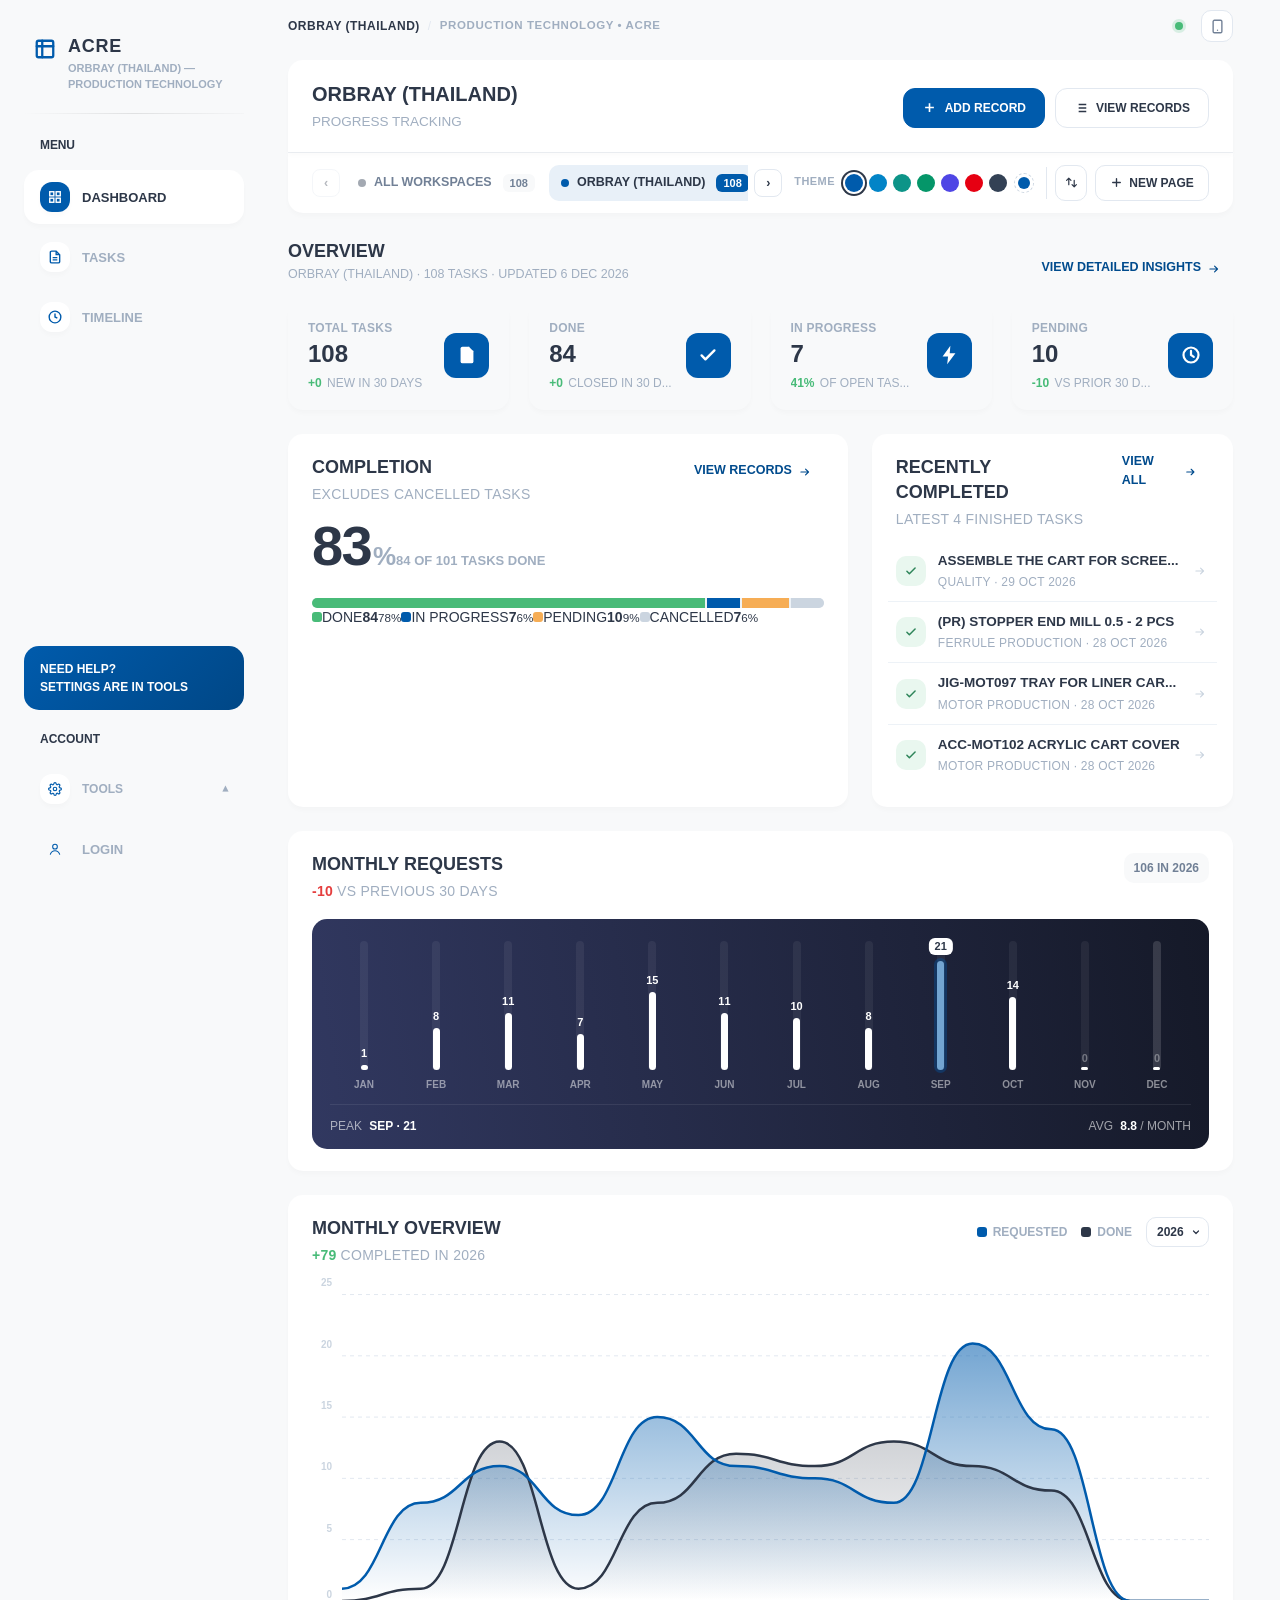
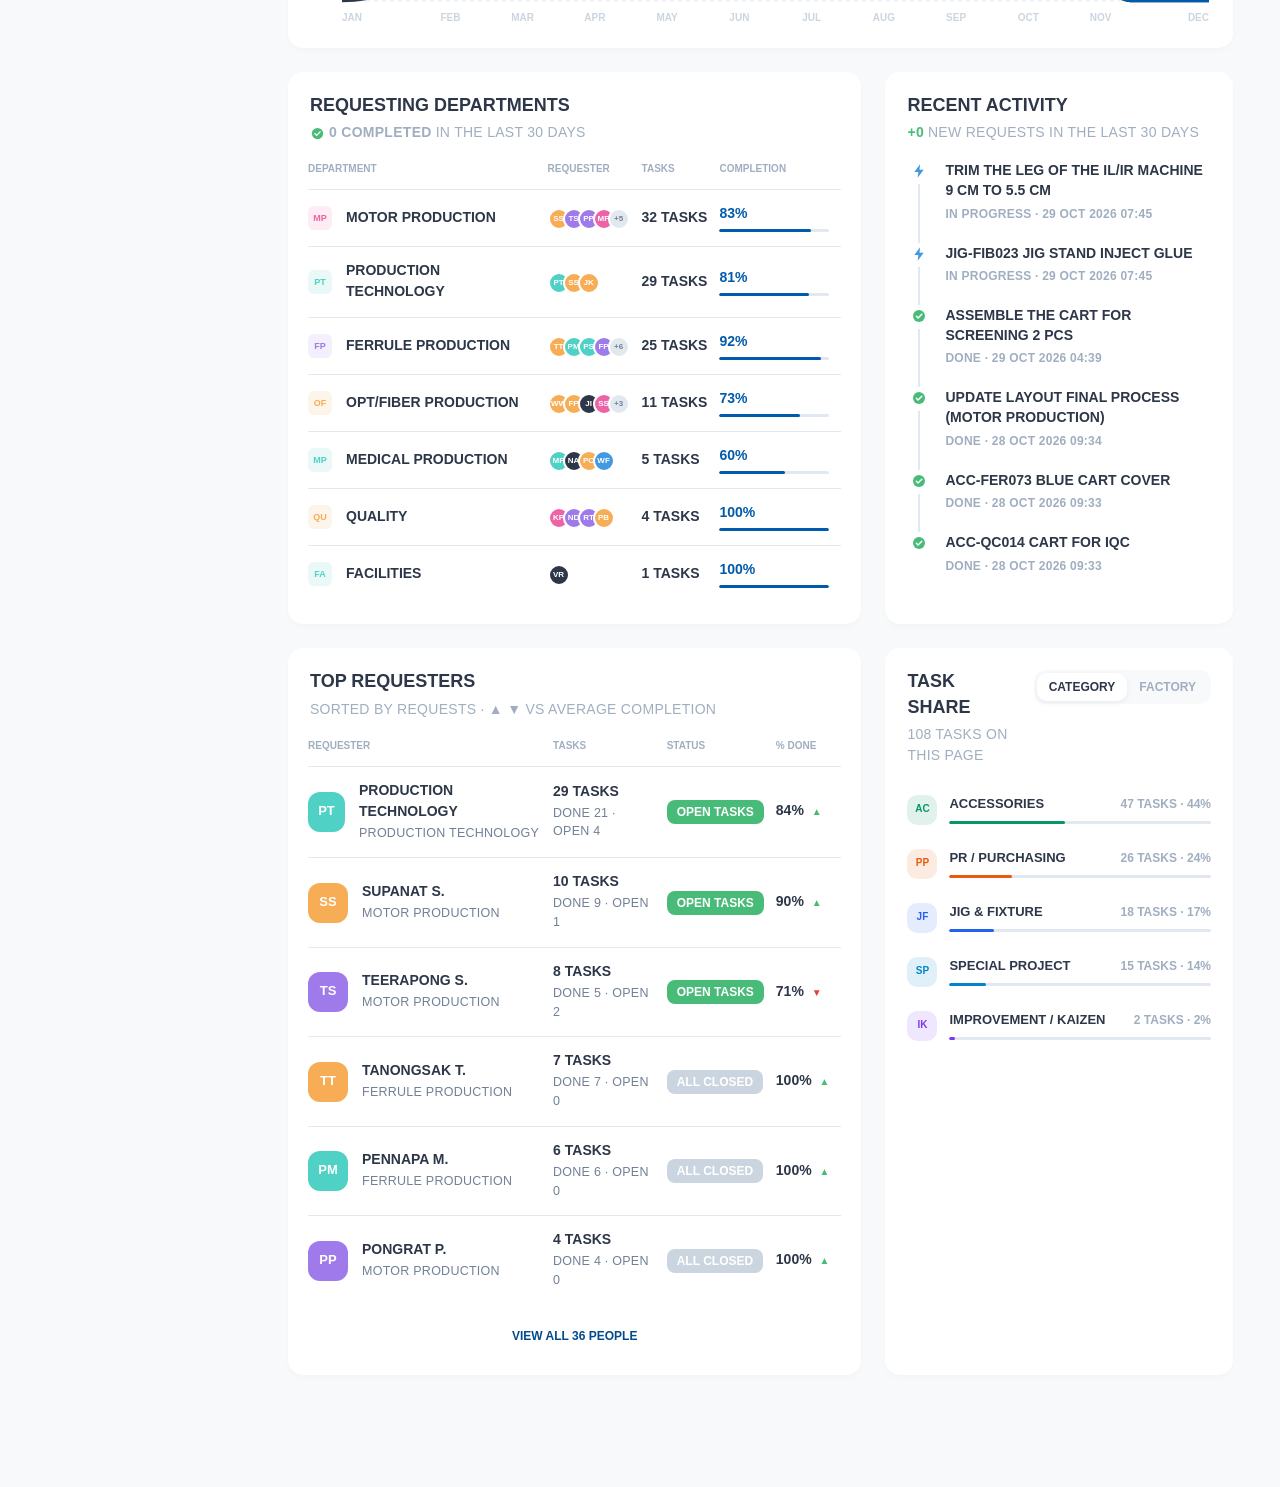
==== ACHIEVEMENT RECORD.html @ 138a035b "Add files via upload" ====
<!DOCTYPE html>
<html lang="en">
<head>
  <meta charset="UTF-8">
  <meta name="viewport" content="width=device-width, initial-scale=1.0, maximum-scale=1.0, user-scalable=no, viewport-fit=cover">
  <title>ACRE | TASK TRACKER</title>
  <!-- Favicon: Official Brand Badge (Matching Website Header Logo) -->
  <link rel="icon" type="image/svg+xml" href="data:image/svg+xml,%3Csvg xmlns='http://www.w3.org/2000/svg' viewBox='0 0 64 64' width='64' height='64'%3E%3Crect width='64' height='64' rx='14' fill='%23E60012'/%3E%3Crect x='11' y='11' width='42' height='42' rx='5' fill='none' stroke='%23ffffff' stroke-width='5.5' stroke-linecap='round' stroke-linejoin='round'/%3E%3Cpath d='M25 11v42M11 25h42' fill='none' stroke='%23ffffff' stroke-width='5.5' stroke-linecap='round' stroke-linejoin='round'/%3E%3C/svg%3E">
  <link rel="icon" type="image/svg+xml" href="favicon.svg?v=20261003_v1">
  <link rel="alternate icon" type="image/png" href="favicon.png?v=20261003_v1">
  <link rel="shortcut icon" href="favicon.ico?v=20261003_v1">
  <!-- Mobile & PWA Optimization Meta Tags -->
  <meta name="theme-color" content="#E60012">
  <meta name="mobile-web-app-capable" content="yes">
  <meta name="apple-mobile-web-app-capable" content="yes">
  <meta name="apple-mobile-web-app-status-bar-style" content="default">
  <meta name="apple-mobile-web-app-title" content="ACRE">
  <link rel="manifest" href="manifest.json">
  <link rel="apple-touch-icon" href="favicon.png?v=20261003_v1">
  <!-- High-Performance Cache Policy (Allows In-Session Browser Caching with Version Query Busting) -->
  <meta http-equiv="Cache-Control" content="max-age=3600, must-revalidate">
  <!-- Google Fonts: Sarabun & Inter -->
  <link rel="preconnect" href="https://fonts.googleapis.com">
  <link rel="preconnect" href="https://fonts.gstatic.com" crossorigin>
  <link href="https://fonts.googleapis.com/css2?family=Noto+Sans+Thai:wght@400;500;600;700&family=Sarabun:wght@300;400;500;600;700&display=swap" rel="stylesheet">
  <link rel="stylesheet" href="styles.css?v=20261029_v36_opt">
  <link rel="stylesheet" href="figma-theme.css?v=20261103_v14">
  <!-- Chart.js CDN for Real-time Analytics -->
  <script src="https://cdn.jsdelivr.net/npm/chart.js@4.4.1/dist/chart.umd.min.js"></script>
  <script src="figma-theme.js?v=20261103_v14"></script>
  <!-- Google Firebase SDK (v10 compat) for Multi-Device Real-Time Cloud Sync -->
  <script src="https://www.gstatic.com/firebasejs/10.8.0/firebase-app-compat.js"></script>
  <script src="https://www.gstatic.com/firebasejs/10.8.0/firebase-firestore-compat.js"></script>
</head>
<body>

  <!-- Print-only Header -->
  <div class="print-header">
    <h1 style="font-size: 20px; font-weight: bold; margin-bottom: 4px;">รายงานผลงานและการปฏิบัติงาน (ACRE)</h1>
    <p style="font-size: 12px; color: #555;">ข้อมูล ณ วันที่: <span id="printDate"></span></p>
  </div>

  <!-- System Top Status Strip -->
  <div class="system-top-strip">
    <div class="container system-top-strip-inner">
      <div class="system-top-strip-left">
        <span class="system-top-corp" id="topStripWorkspaceName">ORBRAY (THAILAND)</span>
        <span class="system-top-sep">/</span>
        <span class="system-top-dept" id="topStripWorkspaceSub">PRODUCTION TECHNOLOGY • ACRE</span>
      </div>
      <div class="system-top-strip-right">
        <span class="status-indicator-dot"></span>
        <span class="system-top-status-text">LIVE WORKSPACE • AUTO-SYNC</span>
        <button type="button" class="system-top-sim-btn" onclick="window.open('mobile-preview.html', 'MobileSimulator', 'width=1120,height=960')" title="เปิดโปรแกรมจำลองหน้าจอมือถือ (iOS & Android Simulator)">
          <svg width="12" height="12" viewBox="0 0 24 24" fill="none" stroke="currentColor" stroke-width="2.2" stroke-linecap="round" stroke-linejoin="round"><rect x="5" y="2" width="14" height="20" rx="2" ry="2"/><line x1="12" y1="18" x2="12.01" y2="18"/></svg>
          <span>MOBILE SIMULATOR</span>
        </button>
      </div>
    </div>
  </div>

  <!-- App Header -->
  <header class="app-header">
    <!-- Mobile Native iOS App Header Bar (Visible on <= 768px) -->
    <div class="mobile-app-header-container">
      <!-- Row 1: Balanced Centered Mobile Top Nav (Matching iOS Redesign) -->
      <div class="mobile-top-nav">
        <div class="mobile-nav-actions-left">
          <button type="button" class="mobile-header-circle-btn" onclick="openMobileToolsSheet()" title="เมนูเครื่องมือ / ตั้งค่า" aria-label="เมนู">
            <div class="mobile-brand-icon-circle">
              <svg width="18" height="18" viewBox="0 0 24 24" fill="none" stroke="currentColor" stroke-width="2.5" stroke-linecap="round" stroke-linejoin="round">
                <rect x="3" y="3" width="18" height="18" rx="2"/>
                <path d="M9 3v18M3 9h18"/>
              </svg>
            </div>
          </button>
        </div>

        <div class="mobile-brand-titles-centered" onclick="switchMobileNavTab('dashboard')">
          <div class="mobile-brand-main" id="mobileHeaderTitle">DASHBOARD</div>
          <div class="mobile-brand-sub" id="mobileHeaderSub">
            <span id="mobileNavTitle" style="display:none;">DASHBOARD</span>
            <span>JITTRAKAN K.</span>
            <span class="dot-sep">•</span>
            <span class="status-online-dot" id="mobileStatusInfo">ONLINE</span>
          </div>
        </div>

        <div class="mobile-nav-actions-right">
          <button type="button" class="mobile-header-circle-btn btn-auth" id="mobileAuthBtn" onclick="handleAuthHeaderClick()" title="เข้าสู่ระบบด้วยรหัส PIN" aria-label="เข้าสู่ระบบ">
            <span id="mobileAuthIcon">🔑</span>
          </button>
          <button type="button" class="mobile-header-circle-btn btn-primary-add-circle" onclick="openAchievementModal()" title="เพิ่มงานใหม่ (ADD TASK)" aria-label="เพิ่มงานใหม่">
            <svg width="18" height="18" viewBox="0 0 24 24" fill="none" stroke="currentColor" stroke-width="2.6" stroke-linecap="round"><path d="M12 5v14M5 12h14"/></svg>
          </button>
        </div>
      </div>

      <!-- Row 1.5: Mobile Workspace / Company Switcher Tabs -->
      <div class="mobile-workspace-scroll" id="mobileWorkspaceScroll">
        <!-- Populated dynamically by JS -->
      </div>

      <!-- Row 2: Search Bar Pill with Integrated Tune/Sort Icon (Matching User Mockup) -->
      <div class="mobile-search-sort-bar">
        <div class="mobile-search-pill-box">
          <span class="mobile-search-icon">
            <svg width="17" height="17" viewBox="0 0 24 24" fill="none" stroke="#94a3b8" stroke-width="2.3" stroke-linecap="round"><circle cx="11" cy="11" r="8"/><path d="m21 21-4.35-4.35"/></svg>
          </span>
          <input type="text" id="mobileSearchInput" class="mobile-search-input" placeholder="ค้นหางาน, รหัสงาน, ผู้ร้องขอ..." oninput="handleMobileSearch(this.value)">
          <button type="button" class="mobile-search-clear" id="mobileSearchClear" onclick="clearMobileSearch()" style="display: none;" title="ล้างการค้นหา">✕</button>
          <button type="button" class="mobile-tune-btn" onclick="openMobileSortSheet()" title="จัดเรียงและตัวกรอง" aria-label="ตัวกรอง">
            <svg width="17" height="17" viewBox="0 0 24 24" fill="none" stroke="currentColor" stroke-width="2" stroke-linecap="round">
              <line x1="4" y1="21" x2="4" y2="14"></line><line x1="4" y1="10" x2="4" y2="3"></line>
              <line x1="12" y1="21" x2="12" y2="12"></line><line x1="12" y1="8" x2="12" y2="3"></line>
              <line x1="20" y1="21" x2="20" y2="16"></line><line x1="20" y1="12" x2="20" y2="3"></line>
              <line x1="1" y1="14" x2="7" y2="14"></line><line x1="9" y1="8" x2="15" y2="8"></line>
              <line x1="17" y1="16" x2="23" y2="16"></line>
            </svg>
          </button>
        </div>
      </div>

      <!-- Row 3: Horizontal Scrollable Status Quick Filter Tabs -->
      <div class="mobile-quick-filter-scroll">
        <button type="button" class="mobile-filter-pill active" data-status-filter="all" onclick="setMobileStatusFilter('all')">
          ALL <span class="pill-badge" id="mobileFilterAllCount">0</span>
        </button>
        <button type="button" class="mobile-filter-pill pill-inprog" data-status-filter="in_progress" onclick="setMobileStatusFilter('in_progress')">
          <span class="pill-dot dot-inprog"></span> IN PROGRESS <span class="pill-badge" id="mobileFilterInProgCount">0</span>
        </button>
        <button type="button" class="mobile-filter-pill pill-wait" data-status-filter="wait" onclick="setMobileStatusFilter('wait')">
          <span class="pill-dot dot-wait"></span> PENDING <span class="pill-badge" id="mobileFilterWaitCount">0</span>
        </button>
        <button type="button" class="mobile-filter-pill pill-done" data-status-filter="done" onclick="setMobileStatusFilter('done')">
          <span class="pill-dot dot-done"></span> DONE <span class="pill-badge" id="mobileFilterDoneCount">0</span>
        </button>
        <button type="button" class="mobile-filter-pill pill-cancel" data-status-filter="cancel" onclick="setMobileStatusFilter('cancel')">
          <span class="pill-dot dot-cancel"></span> CANCEL <span class="pill-badge" id="mobileFilterCancelCount">0</span>
        </button>
      </div>
    </div>

    <div class="container header-inner">
      <div class="brand-section">
        <div class="brand-app-icon" title="ACRE">
          <svg width="22" height="22" viewBox="0 0 24 24" fill="none" stroke="#ffffff" stroke-width="2.5" stroke-linecap="round" stroke-linejoin="round">
            <rect x="3" y="3" width="18" height="18" rx="2"/>
            <path d="M9 3v18M3 9h18"/>
          </svg>
        </div>
        <div>
          <h1 class="brand-title">
            <span class="brand-title-accent" id="headerBrandAccent">ACRE</span><span id="headerBrandMain"></span>
            <span class="brand-badge" id="headerWorkspaceBadge">ORBRAY</span>
          </h1>
          <p class="brand-subtitle" id="headerBrandSubtitle">ENGINEERING ARCHIVE &amp; TASK MANAGEMENT</p>
        </div>
      </div>

      <!-- Desktop Main Clean Navigation -->
      <nav class="desktop-main-nav">
        <button type="button" class="desktop-nav-link active" onclick="desktopNavigateTo('dashboard')" id="deskNavDashboard">
          <svg width="15" height="15" viewBox="0 0 24 24" fill="none" stroke="currentColor" stroke-width="2.2"><rect x="3" y="3" width="7" height="7"/><rect x="14" y="3" width="7" height="7"/><rect x="14" y="14" width="7" height="7"/><rect x="3" y="14" width="7" height="7"/></svg>
          <span>DASHBOARD</span>
        </button>
        <button type="button" class="desktop-nav-link" onclick="desktopNavigateTo('tasks')" id="deskNavTasks">
          <svg width="15" height="15" viewBox="0 0 24 24" fill="none" stroke="currentColor" stroke-width="2.2"><path d="M14 2H6a2 2 0 0 0-2 2v16a2 2 0 0 0 2 2h12a2 2 0 0 0 2-2V8z"/><polyline points="14 2 14 8 20 8"/><line x1="16" y1="13" x2="8" y2="13"/><line x1="16" y1="17" x2="8" y2="17"/></svg>
          <span>TASKS</span>
        </button>
        <button type="button" class="desktop-nav-link" onclick="desktopNavigateTo('timeline')" id="deskNavTimeline">
          <svg width="15" height="15" viewBox="0 0 24 24" fill="none" stroke="currentColor" stroke-width="2.2"><circle cx="12" cy="12" r="10"/><polyline points="12 6 12 12 16 14"/></svg>
          <span>TIMELINE</span>
        </button>
      </nav>

      <div class="header-actions">
        <!-- Tools & Utilities Dropdown -->
        <div class="header-tools-dropdown-wrapper">
          <button type="button" id="btnHeaderTools" class="btn btn-tools-dropdown" onclick="toggleHeaderToolsDropdown(event)" title="เมนูเครื่องมือและการจัดการ">
            <svg width="15" height="15" viewBox="0 0 24 24" fill="none" stroke="currentColor" stroke-width="2"><circle cx="12" cy="12" r="3"/><path d="M19.4 15a1.65 1.65 0 0 0 .33 1.82l.06.06a2 2 0 0 1 0 2.83 2 2 0 0 1-2.83 0l-.06-.06a1.65 1.65 0 0 0-1.82-.33 1.65 1.65 0 0 0-1 1.51V21a2 2 0 0 1-2 2 2 2 0 0 1-2-2v-.09A1.65 1.65 0 0 0 9 19.4a1.65 1.65 0 0 0-1.82.33l-.06.06a2 2 0 0 1-2.83 0 2 2 0 0 1 0-2.83l.06-.06a1.65 1.65 0 0 0 .33-1.82 1.65 1.65 0 0 0-1.51-1H3a2 2 0 0 1-2-2 2 2 0 0 1 2-2h.09A1.65 1.65 0 0 0 4.6 9a1.65 1.65 0 0 0-.33-1.82l-.06-.06a2 2 0 0 1 0-2.83 2 2 0 0 1 2.83 0l.06.06a1.65 1.65 0 0 0 1.82.33H9a1.65 1.65 0 0 0 1-1.51V3a2 2 0 0 1 2-2 2 2 0 0 1 2 2v.09a1.65 1.65 0 0 0 1 1.51 1.65 1.65 0 0 0 1.82-.33l.06-.06a2 2 0 0 1 2.83 0 2 2 0 0 1 0 2.83l-.06.06a1.65 1.65 0 0 0-.33 1.82V9a1.65 1.65 0 0 0 1.51 1H21a2 2 0 0 1 2 2 2 2 0 0 1-2 2h-.09a1.65 1.65 0 0 0-1.51 1z"/></svg>
            <span>TOOLS</span>
            <span class="dropdown-chevron">▾</span>
          </button>
          <div id="headerToolsDropdown" class="header-tools-menu">
            <button type="button" id="btnManageWorkspaces" class="tools-menu-item" onclick="closeHeaderToolsDropdown(); openWorkspaceModal();" title="จัดการหน้าบริษัท / พื้นที่ทำงาน (Workspaces)">
              <span class="menu-icon">🏢</span>
              <div class="menu-text">
                <span class="menu-title">จัดการหน้าบริษัท / งานส่วนตัว (WORKSPACES)</span>
                <span class="menu-sub">เพิ่มหน้าบริษัทใหม่ กำหนดสีประจำหน้า และสลับพื้นที่ทำงาน</span>
              </div>
            </button>
            <button type="button" id="btnManageCategories" class="tools-menu-item" title="จัดการหมวดหมู่">
              <span class="menu-icon">📁</span>
              <div class="menu-text">
                <span class="menu-title">จัดการหมวดหมู่ (CATEGORIES)</span>
                <span class="menu-sub">เพิ่ม แก้ไข กำหนดสีและไอคอนหมวดหมู่งาน</span>
              </div>
            </button>
            <button type="button" id="btnExportCsv" class="tools-menu-item" title="ส่งออกเป็น Excel (CSV)">
              <span class="menu-icon">📊</span>
              <div class="menu-text">
                <span class="menu-title">ส่งออก EXCEL (CSV)</span>
                <span class="menu-sub">ดาวน์โหลดข้อมูลผลงานในรูปแบบ Excel Spreadsheet</span>
              </div>
            </button>
            <button type="button" id="btnExportJson" class="tools-menu-item" title="สำรองข้อมูล (JSON Backup)">
              <span class="menu-icon">💾</span>
              <div class="menu-text">
                <span class="menu-title">สำรองข้อมูล (BACKUP JSON)</span>
                <span class="menu-sub">บันทึกฐานข้อมูลและไฟล์แนบเก็บไว้ในเครื่อง</span>
              </div>
            </button>
            <button type="button" id="btnImportJson" class="tools-menu-item" title="นำเข้าข้อมูลสำรอง">
              <span class="menu-icon">📥</span>
              <div class="menu-text">
                <span class="menu-title">นำเข้าข้อมูล (IMPORT JSON)</span>
                <span class="menu-sub">กู้คืนข้อมูลหรือซิงค์จากไฟล์สำรอง</span>
              </div>
            </button>
            <input type="file" id="importFileInput" accept=".json" style="display: none;">
            <button type="button" id="btnPrintReport" class="tools-menu-item" title="พิมพ์รายงาน / บันทึกเป็น PDF">
              <span class="menu-icon">🖨️</span>
              <div class="menu-text">
                <span class="menu-title">พิมพ์รายงาน / PDF</span>
                <span class="menu-sub">จัดพิมพ์สรุปผลงานหรือบันทึกเป็นเอกสาร PDF</span>
              </div>
            </button>
            <div class="tools-menu-divider"></div>
            <button type="button" class="tools-menu-item" onclick="window.open('mobile-preview.html', 'MobileSimulator', 'width=1120,height=960')" title="เปิดโปรแกรมจำลองหน้าจอมือถือ (iOS & Android Simulator)">
              <span class="menu-icon">📱</span>
              <div class="menu-text">
                <span class="menu-title" style="color: var(--primary);">จำลองจอมือถือ (MOBILE SIMULATOR)</span>
                <span class="menu-sub">พรีวิวและทดสอบจอ iOS (iPhone) และ Android ทันที</span>
              </div>
            </button>
            <div class="tools-menu-divider"></div>
            <button type="button" id="btnCloudSettings" class="tools-menu-item cloud-item" onclick="openCloudModal()" title="ตั้งค่าเชื่อมต่อคลาวด์">
              <span class="cloud-status-dot" id="cloudStatusDot"></span>
              <div class="menu-text">
                <span class="menu-title" id="cloudStatusText">CLOUD: LOCAL</span>
                <span class="menu-sub">ตั้งค่า Firebase Cloud Sync เชื่อมต่อหลายอุปกรณ์</span>
              </div>
            </button>
          </div>
        </div>

        <!-- Account / PIN Authentication Control -->
        <div style="position: relative; display: inline-block;">
          <button id="btnHeaderAuth" class="auth-header-btn unauthenticated" onclick="handleAuthHeaderClick()" title="เข้าสู่ระบบด้วยรหัส PIN เพื่อเพิ่มหรือแก้ไขงาน">
            <span id="headerAuthIcon">🔑</span>
            <span id="headerAuthText">LOGIN</span>
          </button>
          <div id="authUserDropdown" class="auth-user-dropdown">
            <div class="auth-dropdown-header">
              <div class="auth-dropdown-name" id="dropdownUserName">JITTRAKAN K.</div>
              <div class="auth-dropdown-meta" id="dropdownUserMeta" style="font-size: 11px; color: #64748b; margin-top: 3px; display: flex; align-items: center; gap: 6px; flex-wrap: wrap;">
                <span>รหัส: <strong id="dropdownEmpId" style="font-family: monospace; color: #0f172a;">20523</strong></span>
                <span>&bull;</span>
                <span id="dropdownCompany">🏢 ORBRAY</span>
              </div>
              <div class="auth-dropdown-pin" id="dropdownUserPin" style="margin-top: 4px;">รหัส PIN: •••••</div>
            </div>
            <div class="auth-dropdown-item" onclick="openUserProfileModal()">
              <span>👤</span> ข้อมูลโปรไฟล์ของฉัน (MY PROFILE)
            </div>
            <div class="auth-dropdown-item" onclick="openChangePinModal()">
              <span>🔑</span> เปลี่ยนรหัส PIN ของฉัน
            </div>
            <div class="auth-dropdown-item admin-only-item" id="adminViewTeamPinsDropdownItem" style="display: none;" onclick="openAdminTeamPinsModal()">
              <span>🛡️</span> จัดการบัญชีและรหัส PIN (ADMIN)
            </div>
            <div class="auth-dropdown-item text-danger" onclick="logoutUser()">
              <span>🚪</span> ออกจากระบบ (LOGOUT)
            </div>
          </div>
        </div>

      </div>
    </div>
  </header>

  <!-- Main Container -->
  <main class="container">

    <!-- Architectural Multi-Company / Workspace Bar -->
    <section class="workspace-switcher-section" id="workspaceSwitcherSection" aria-label="Company and Workspace Pages">
      <div class="workspace-switcher-left">
        <button type="button" class="ws-tabs-scroll-arrow ws-tabs-scroll-prev" id="btnWsScrollPrev" onclick="scrollWorkspaceTabs(-240)" title="เลื่อนแถบไปทางซ้าย" aria-label="Scroll Left">‹</button>
        <div class="workspace-tabs-list" id="workspaceTabsList">
          <!-- Populated dynamically by JS (Supports Drag & Drop + 1-Click Move to Front) -->
        </div>
        <button type="button" class="ws-tabs-scroll-arrow ws-tabs-scroll-next" id="btnWsScrollNext" onclick="scrollWorkspaceTabs(240)" title="เลื่อนแถบไปทางขวา" aria-label="Scroll Right">›</button>
      </div>
      <div class="workspace-switcher-actions">
        <div class="workspace-theme-quickbar" id="workspaceThemeQuickbar" title="คลิกเพื่อเปลี่ยนสีธีมของหน้าปัจจุบันทันที">
          <!-- Populated dynamically by JS with quick color dots + custom color picker -->
        </div>
        <button type="button" class="workspace-reorder-btn" onclick="openWorkspaceModal(false, true)" title="จัดเรียงลำดับหน้า หรือเลือกว่าจะเอาตัวเลือกไหนไว้ด้านหน้าสุด">
          <svg width="13" height="13" viewBox="0 0 24 24" fill="none" stroke="currentColor" stroke-width="2.2" stroke-linecap="round" stroke-linejoin="round"><path d="M7 16V4M7 4L3 8M7 4L11 8M17 8V20M17 20L21 16M17 20L13 16"/></svg>
          <span>จัดลำดับหน้า</span>
        </button>
        <button type="button" class="workspace-quick-add-btn" onclick="openWorkspaceModal(true)" title="สร้างหน้าบริษัทใหม่ หรือพื้นที่เก็บงานส่วนตัว">
          <svg width="13" height="13" viewBox="0 0 24 24" fill="none" stroke="currentColor" stroke-width="2.5" stroke-linecap="round"><path d="M12 5v14M5 12h14"/></svg>
          <span>เพิ่มหน้าใหม่</span>
        </button>
      </div>
    </section>

    <!-- Executive Workspace Command Header (Replaces generic AI landing banner) -->
    <section class="murata-hero-section">
      <div class="murata-hero-card">
        <div class="murata-hero-content">
          <div class="workspace-eyebrow-row">
            <span class="workspace-eyebrow-dot"></span>
            <span class="murata-hero-badge" id="murataHeroBadge">ACTIVE WORKSPACE • PRODUCTION TECHNOLOGY</span>
          </div>
          <h2 class="murata-hero-title" id="murataHeroTitle">ORBRAY (THAILAND) <span>/ ACRE</span></h2>
          <p class="murata-hero-desc" id="murataHeroDesc">
            ศูนย์รวมบันทึกผลงานวิศวกรรม ติดตามความคืบหน้างวดงาน และจัดเก็บเอกสาร Job Request / Drawing
          </p>
          <div class="murata-hero-actions">
            <button type="button" id="btnAddAchievement" class="btn-murata-red btn-hero-cta" onclick="openAchievementModal()">
              <svg width="15" height="15" fill="none" stroke="currentColor" stroke-width="2.6" viewBox="0 0 24 24"><path d="M12 5v14M5 12h14"/></svg>
              <span>เพิ่มงานใหม่ (ADD RECORD)</span>
            </button>
            <button type="button" class="btn-murata-outline" onclick="desktopNavigateTo('tasks')">
              <svg width="14" height="14" fill="none" stroke="currentColor" stroke-width="2.2" viewBox="0 0 24 24"><line x1="8" y1="6" x2="21" y2="6"/><line x1="8" y1="12" x2="21" y2="12"/><line x1="8" y1="18" x2="21" y2="18"/><line x1="3" y1="6" x2="3.01" y2="6"/><line x1="3" y1="12" x2="3.01" y2="12"/><line x1="3" y1="18" x2="3.01" y2="18"/></svg>
              <span>ดูตารางงาน (VIEW RECORDS)</span>
            </button>
          </div>
        </div>

        <!-- Live Workspace Telemetry Panel -->
        <div class="workspace-telemetry-panel" id="workspaceTelemetryPanel">
          <div class="telemetry-top-row">
            <div class="telemetry-rate-block">
              <span class="telemetry-label">COMPLETION RATE</span>
              <div class="telemetry-rate-val" id="heroCompletionRate">0%</div>
            </div>
            <div class="telemetry-score-pill" id="heroAvgAchvScore">AVG SCORE 0%</div>
          </div>
          <div class="telemetry-progress-track">
            <div class="telemetry-progress-fill" id="heroCompletionBar" style="width: 0%;"></div>
          </div>
          <div class="telemetry-metrics-grid">
            <div class="telemetry-metric-item" onclick="filterByStatusPill('all')" title="คลิกเพื่อดูงานทั้งหมดในหน้านี้">
              <span class="tm-num" id="heroStatTotal">0</span>
              <span class="tm-lbl">TOTAL RECORDS</span>
            </div>
            <div class="telemetry-metric-item" onclick="filterByStatusPill('done')" title="คลิกเพื่อกรองเฉพาะงานที่เสร็จแล้ว (DONE)">
              <span class="tm-num tm-done" id="heroStatDone">0</span>
              <span class="tm-lbl">DONE</span>
            </div>
            <div class="telemetry-metric-item" onclick="filterByStatusPill('in_progress')" title="คลิกเพื่อกรองเฉพาะงานที่กำลังดำเนินการ">
              <span class="tm-num tm-active" id="heroStatActive">0</span>
              <span class="tm-lbl">ACTIVE / WAIT</span>
            </div>
          </div>
        </div>
      </div>
    </section>

    <!-- Top Stats Row (5 Precision KPI Cards) -->
    <section class="stats-grid" id="statsGrid">
      <div class="stat-card stat-card-total" onclick="filterByStatusPill('all')" style="cursor: pointer;" title="VIEW ALL TASKS">
        <div class="stat-icon stat-blue">
          <svg width="18" height="18" viewBox="0 0 24 24" fill="none" stroke="currentColor" stroke-width="2.2" stroke-linecap="round" stroke-linejoin="round"><rect x="3" y="3" width="18" height="18" rx="2"/><path d="M3 9h18M9 21V9"/></svg>
        </div>
        <div class="stat-info">
          <div class="stat-label-wrap">
            <span class="stat-main-label">TOTAL RECORDS</span>
          </div>
          <span class="stat-value" id="statTotalCount">0</span>
        </div>
      </div>

      <div class="stat-card stat-card-done" onclick="filterByStatusPill('done')" style="cursor: pointer;" title="FILTER DONE TASKS">
        <div class="stat-icon stat-green">
          <svg width="18" height="18" viewBox="0 0 24 24" fill="none" stroke="currentColor" stroke-width="2.4" stroke-linecap="round" stroke-linejoin="round"><path d="M22 11.08V12a10 10 0 1 1-5.93-9.14"/><polyline points="22 4 12 14.01 9 11.01"/></svg>
        </div>
        <div class="stat-info">
          <div class="stat-label-wrap">
            <span class="stat-main-label">COMPLETED (DONE)</span>
          </div>
          <span class="stat-value" id="statCompletedCount">0</span>
        </div>
      </div>

      <div class="stat-card stat-card-inprog" onclick="filterByStatusPill('in_progress')" style="cursor: pointer;" title="FILTER IN PROGRESS TASKS">
        <div class="stat-icon stat-sky">
          <svg width="18" height="18" viewBox="0 0 24 24" fill="none" stroke="currentColor" stroke-width="2.2" stroke-linecap="round" stroke-linejoin="round"><polyline points="22 12 18 12 15 21 9 3 6 12 2 12"/></svg>
        </div>
        <div class="stat-info">
          <div class="stat-label-wrap">
            <span class="stat-main-label">IN PROGRESS</span>
          </div>
          <span class="stat-value" id="statInProgressCount">0</span>
        </div>
      </div>

      <div class="stat-card stat-card-wait" onclick="filterByStatusPill('wait')" style="cursor: pointer;" title="FILTER PENDING TASKS">
        <div class="stat-icon stat-rose">
          <svg width="18" height="18" viewBox="0 0 24 24" fill="none" stroke="currentColor" stroke-width="2.2" stroke-linecap="round" stroke-linejoin="round"><circle cx="12" cy="12" r="10"/><polyline points="12 6 12 12 16 14"/></svg>
        </div>
        <div class="stat-info">
          <div class="stat-label-wrap">
            <span class="stat-main-label">PENDING / HOLD</span>
          </div>
          <span class="stat-value" id="statWaitCount">0</span>
        </div>
      </div>

      <div class="stat-card stat-card-cancel" onclick="filterByStatusPill('cancel')" style="cursor: pointer;" title="FILTER CANCELLED TASKS">
        <div class="stat-icon stat-slate">
          <svg width="18" height="18" viewBox="0 0 24 24" fill="none" stroke="currentColor" stroke-width="2.2" stroke-linecap="round" stroke-linejoin="round"><circle cx="12" cy="12" r="10"/><line x1="15" y1="9" x2="9" y2="15"/><line x1="9" y1="9" x2="15" y2="15"/></svg>
        </div>
        <div class="stat-info">
          <div class="stat-label-wrap">
            <span class="stat-main-label">CANCELLED</span>
          </div>
          <span class="stat-value" id="statCancelCount">0</span>
        </div>
      </div>
    </section>

    <!-- Analytics Section (Charts & Ranking) -->
    <section class="analytics-section">
      <div class="section-header">
        <h2 class="section-title">
          <svg width="18" height="18" fill="none" stroke="currentColor" stroke-width="2" viewBox="0 0 24 24"><line x1="18" y1="20" x2="18" y2="10"/><line x1="12" y1="20" x2="12" y2="4"/><line x1="6" y1="20" x2="6" y2="14"/></svg>
          <span id="dashboardSectionTitle">สถิติและแดชบอร์ดภาพรวมงาน (REAL-TIME ANALYTICS)</span>
        </h2>
        <div class="section-header-actions" style="display: flex; gap: 8px; flex-wrap: wrap;">
          <button type="button" id="btnToggleEngInsights" class="btn btn-outline btn-sm ranking-toggle-btn btn-active-toggle" onclick="toggleEngInsights()" title="สลับการแสดงผลแดชบอร์ดข้อมูลเชิงลึกวิศวกรรม (ENGINEERING INSIGHTS)">
            <span id="engInsightsToggleIcon">📊</span>
            <span id="engInsightsToggleText">แดชบอร์ดเชิงลึก: แสดง (ON)</span>
          </button>
          <button type="button" id="btnToggleRequesterRanking" class="btn btn-outline btn-sm ranking-toggle-btn btn-active-toggle" onclick="toggleRequesterRanking()" title="สลับการแสดงผลอันดับผู้ร้องขอ (REQUEST NAME)">
            <span id="rankingToggleIcon">🏆</span>
            <span id="rankingToggleText">อันดับผู้ร้องขอ: แสดง (ON)</span>
          </button>
        </div>
      </div>
      <div class="analytics-content">
        <div class="chart-box">
          <div class="chart-title">
            <span>สัดส่วนงานตามประเภท (CATEGORIES)</span>
          </div>
          <div class="chart-wrapper category-chart-wrapper">
            <canvas id="categoryChart"></canvas>
          </div>
        </div>

        <div class="chart-box">
          <div class="chart-title">
            <span>สถานะงานปัจจุบัน (WORK STATUS)</span>
          </div>
          <!-- Status Summary Header Pills -->
          <div class="status-summary-pills" id="statusSummaryPills">
            <div class="status-summary-pill pill-done" onclick="filterByStatusPill('done')" title="คลิกเพื่อกรองงานที่สำเร็จแล้ว">
              <span class="pill-dot dot-done"></span>
              <span class="pill-label">DONE:</span>
              <span class="pill-count" id="pillDoneCount">0 งาน</span>
            </div>
            <div class="status-summary-pill pill-inprog" onclick="filterByStatusPill('in_progress')" title="คลิกเพื่อกรองงานที่กำลังทำ">
              <span class="pill-dot dot-inprog"></span>
              <span class="pill-label">IN PROGRESS:</span>
              <span class="pill-count" id="pillInProgCount">0 งาน</span>
            </div>
            <div class="status-summary-pill pill-wait" onclick="filterByStatusPill('wait')" title="คลิกเพื่อกรองงานที่รอดำเนินการ">
              <span class="pill-dot dot-wait"></span>
              <span class="pill-label">PENDING:</span>
              <span class="pill-count" id="pillWaitCount">0 งาน</span>
            </div>
            <div class="status-summary-pill pill-cancel" onclick="filterByStatusPill('cancel')" title="คลิกเพื่อกรองงานที่ยกเลิก">
              <span class="pill-dot dot-cancel"></span>
              <span class="pill-label">CANCEL:</span>
              <span class="pill-count" id="pillCancelCount">0 งาน</span>
            </div>
          </div>
          <div class="chart-wrapper">
            <canvas id="trendChart"></canvas>
          </div>
        </div>
      </div>

      <!-- Engineering & Operations Deep-Dive Insights (Native Chart-Box Grid) -->
      <div id="engInsightsSection" class="eng-insights-wrapper">
        <!-- Active Insights Filter Banner (Only visible when filtering by Factory/Dept/Process/Support/Excel) -->
        <div id="engActiveFilterBanner" class="eng-active-filter-banner" style="display: none;">
          <span id="engActiveFilterText">กำลังกรองข้อมูล</span>
          <button type="button" class="btn btn-outline btn-sm" onclick="resetAllFilters()" style="padding: 2px 10px; font-size: 11.5px;">ล้างตัวกรอง (RESET)</button>
        </div>

        <!-- Row 1: 3-Column Overview (Priority, Sub Job Type, Factory) -->
        <div class="eng-charts-grid-3">
          <div class="chart-box">
            <div class="chart-title">
              <span>ระดับความสำคัญ (PRIORITY / JOB LV.)</span>
              <span class="eng-title-meta" id="engPriorityBadge">4 ระดับ</span>
            </div>
            <div class="eng-donut-layout">
              <div class="eng-donut-canvas-box">
                <canvas id="engPriorityChart"></canvas>
                <div class="eng-donut-center-overlay" id="engPriorityCenter">
                  <span class="eng-donut-center-num">0</span>
                  <span class="eng-donut-center-lbl">TOTAL</span>
                </div>
              </div>
              <div class="eng-flat-list" id="engPriorityList"></div>
            </div>
          </div>

          <div class="chart-box">
            <div class="chart-title">
              <span>รูปแบบการดำเนินงาน (SUB JOB TYPE)</span>
              <span class="eng-title-meta" id="engSubJobBadge">IN-HOUSE / OUTSOURCE</span>
            </div>
            <div class="eng-donut-layout">
              <div class="eng-donut-canvas-box">
                <canvas id="engSubJobChart"></canvas>
                <div class="eng-donut-center-overlay" id="engSubJobCenter">
                  <span class="eng-donut-center-num">0</span>
                  <span class="eng-donut-center-lbl">TOTAL</span>
                </div>
              </div>
              <div class="eng-flat-list" id="engSubJobList"></div>
            </div>
          </div>

          <div class="chart-box">
            <div class="chart-title">
              <span>โรงงานที่ร้องขอ (FACTORY)</span>
              <span class="eng-title-meta" id="engFactoryBadge">0 โรงงาน</span>
            </div>
            <div class="eng-donut-layout">
              <div class="eng-donut-canvas-box">
                <canvas id="engFactoryChart"></canvas>
                <div class="eng-donut-center-overlay" id="engFactoryCenter">
                  <span class="eng-donut-center-num">0</span>
                  <span class="eng-donut-center-lbl">TOTAL</span>
                </div>
              </div>
              <div class="eng-flat-list" id="engFactoryList"></div>
            </div>
          </div>
        </div>

        <!-- Row 2: 2-Column Team Support Contribution (Tooling & Design Support & Maintenance Support) -->
        <div class="eng-charts-grid-2">
          <div class="chart-box">
            <div class="chart-title">
              <span>สัดส่วนทีม TOOLING & ผู้สนับสนุนงานออกแบบ (DESIGN SUPPORT)</span>
              <span class="eng-title-meta" id="engDesignSupBadge">0 งาน</span>
            </div>
            <div id="engDesignSupportContainer" class="eng-table-list"></div>
          </div>

          <div class="chart-box">
            <div class="chart-title">
              <span>สัดส่วนผู้สนับสนุนงานซ่อมบำรุง (MANTENANCE SUPPORT)</span>
              <span class="eng-title-meta" id="engMaintSupBadge">0 งาน</span>
            </div>
            <div id="engMaintSupportContainer" class="eng-table-list"></div>
          </div>
        </div>

        <!-- Row 3: 2x2 Breakdown (Sub Status, Job Type, Department, Process) -->
        <div class="eng-charts-grid-2">
          <div class="chart-box">
            <div class="chart-title">
              <span>ขั้นตอนย่อยวิศวกรรม (SUB STATUS)</span>
              <span class="eng-title-meta" id="engSubStatusBadge">AVG 0%</span>
            </div>
            <div class="eng-flat-scroll" id="engSubStatusContainer"></div>
          </div>

          <div class="chart-box">
            <div class="chart-title">
              <span>ประเภทงานวิศวกรรม (JOB TYPE)</span>
              <span class="eng-title-meta" id="engJobTypeBadge">0 ประเภท</span>
            </div>
            <div class="eng-flat-scroll" id="engJobTypeContainer"></div>
          </div>

          <div class="chart-box">
            <div class="chart-title">
              <span>แผนกที่ร้องขอ (DEPARTMENT)</span>
              <span class="eng-title-meta" id="engDeptBadge">0 แผนก</span>
            </div>
            <div class="eng-flat-scroll" id="engDeptContainer"></div>
          </div>

          <div class="chart-box">
            <div class="chart-title">
              <span>กระบวนการผลิต (PROCESS)</span>
              <span class="eng-title-meta" id="engProcessBadge">0 กระบวนการ</span>
            </div>
            <div class="eng-flat-scroll" id="engProcessContainer"></div>
          </div>
        </div>
      </div>

      <!-- Requester Ranking Leaderboard Section -->
      <div id="requesterRankingSection" class="requester-ranking-section">
        <div class="ranking-header">
          <div class="ranking-header-title">
            <div class="ranking-icon-2d">
              <svg width="18" height="18" viewBox="0 0 24 24" fill="none" stroke="currentColor" stroke-width="2" stroke-linecap="round" stroke-linejoin="round">
                <path d="M18 20V10M12 20V4M6 20v-6"/>
              </svg>
            </div>
            <div>
              <div class="ranking-main-title">
                อันดับ REQUEST NAME (ชื่อผู้ร้องขอ)
                <span class="ranking-badge-count" id="rankingBadgeCount">0 คน</span>
              </div>
              <div class="ranking-subtitle">จัดอันดับตามจำนวนคำร้องขอ (คลิกการ์ดเพื่อกรองงาน)</div>
            </div>
          </div>
          <div class="ranking-header-controls">
            <button type="button" id="btnToggleRankingExpand" class="btn btn-outline btn-sm ranking-expand-btn" onclick="toggleRankingExpand()">
              <span id="rankingExpandText">ดูทั้งหมด (VIEW ALL)</span>
            </button>
            <button type="button" class="btn btn-outline btn-sm ranking-close-btn" onclick="toggleRequesterRanking(false)" title="ซ่อนส่วนอันดับผู้ร้องขอนี้">
              ✕ ซ่อน (HIDE)
            </button>
          </div>
        </div>
        <div id="requesterRankingContainer" class="ranking-cards-grid">
          <!-- Populated by JavaScript -->
        </div>
      </div>
    </section>

    <!-- Controls & Filter Bar -->
    <section class="controls-bar" id="controlsBar">
      <div class="controls-row-top">
        <div class="search-box">
          <span class="search-icon">🔍</span>
          <input type="text" id="searchInput" class="search-input" placeholder="ค้นหา TASK NAME, REQUEST NUMBER, QUOTATION, REQUEST NAME, หรือ NOTE...">
        </div>

        <!-- View Switcher -->
        <div class="view-tabs">
          <button class="view-tab" data-view="cards">
            <svg width="15" height="15" fill="none" stroke="currentColor" stroke-width="2" viewBox="0 0 24 24"><rect x="3" y="3" width="7" height="7"/><rect x="14" y="3" width="7" height="7"/><rect x="14" y="14" width="7" height="7"/><rect x="3" y="14" width="7" height="7"/></svg>
            การ์ดผลงาน (CARDS)
          </button>
          <button class="view-tab" data-view="timeline">
            <svg width="15" height="15" fill="none" stroke="currentColor" stroke-width="2" viewBox="0 0 24 24"><circle cx="12" cy="12" r="10"/><polyline points="12 6 12 12 16 14"/></svg>
            ไทม์ไลน์ย้อนหลัง (TIMELINE)
          </button>
          <button class="view-tab active" data-view="table">
            <svg width="15" height="15" fill="none" stroke="currentColor" stroke-width="2" viewBox="0 0 24 24"><line x1="8" y1="6" x2="21" y2="6"/><line x1="8" y1="12" x2="21" y2="12"/><line x1="8" y1="18" x2="21" y2="18"/><line x1="3" y1="6" x2="3.01" y2="6"/><line x1="3" y1="12" x2="3.01" y2="12"/><line x1="3" y1="18" x2="3.01" y2="18"/></svg>
            ตารางสรุป (TABLE)
          </button>
        </div>
      </div>

      <!-- Secondary Filter Controls Section -->
      <div class="controls-filters">
        <!-- Main Filters Row -->
        <div class="filters-row-main">
          <div class="filters-left-group">
            <span class="filter-label">
              <svg width="14" height="14" fill="none" stroke="currentColor" stroke-width="2" viewBox="0 0 24 24"><polygon points="22 3 2 3 10 12.46 10 19 14 21 14 12.46 22 3"/></svg>
              ตัวกรอง (FILTERS):
            </span>

            <!-- Category Filter -->
            <select id="categoryFilter" class="filter-select">
              <option value="all">📁 ทุกหมวดหมู่ (ALL CATEGORIES)</option>
            </select>

            <!-- Status Filter -->
            <select id="statusFilter" class="filter-select">
              <option value="all">⚡ ทุกสถานะ (ALL STATUS)</option>
              <option value="done">✅ DONE (สำเร็จแล้ว)</option>
              <option value="in_progress">⏳ IN PROGRESS (กำลังดำเนินการ)</option>
              <option value="wait">⏱️ PENDING (รอดำเนินการ)</option>
              <option value="cancel">❌ CANCEL (ยกเลิก)</option>
            </select>

            <!-- Assignee Filter -->
            <select id="assigneeFilter" class="filter-select">
              <option value="all">👤 ผู้รับผิดชอบทั้งหมด (ALL ASSIGNEES)</option>
            </select>
          </div>

          <!-- Reset Filter Button (Appears when filter is active) -->
          <button id="btnResetFilters" class="btn-reset-filters" onclick="resetAllFilters()" title="ล้างตัวกรองทั้งหมดกลับเป็นค่าเริ่มต้น" style="display: none;">
            <svg width="13" height="13" fill="none" stroke="currentColor" stroke-width="2" viewBox="0 0 24 24"><path d="M3 12a9 9 0 1 0 9-9 9.75 9.75 0 0 0-6.74 2.74L3 8"/><path d="M3 3v5h5"/></svg>
            ล้างตัวกรอง (RESET)
          </button>
        </div>

        <!-- Sub-row: Time Period Range & Result Count Badge -->
        <div class="filters-row-sub">
          <div class="time-filter-wrapper">
            <span class="filter-sublabel">
              <svg width="13" height="13" fill="none" stroke="currentColor" stroke-width="2" viewBox="0 0 24 24"><rect x="3" y="4" width="18" height="18" rx="2" ry="2"/><line x1="16" y1="2" x2="16" y2="6"/><line x1="8" y1="2" x2="8" y2="6"/><line x1="3" y1="10" x2="21" y2="10"/></svg>
              ช่วงเวลา (PERIOD):
            </span>
            <div class="filter-chip-group">
              <button class="filter-chip active" data-time-filter="all">ทั้งหมด (ALL)</button>
              <button class="filter-chip" data-time-filter="this_month">เดือนนี้ (THIS MONTH)</button>
              <button class="filter-chip" data-time-filter="last_3_months">3 เดือนล่าสุด (LAST 3 MONTHS)</button>
              <button class="filter-chip" data-time-filter="this_year">ปี 2026 (YEAR 2026)</button>
            </div>
          </div>

          <div id="filterCount" class="filter-count-badge">
            กำลังโหลด...
          </div>
        </div>
      </div>
    </section>

    <!-- Main Dynamic Content Area (Cards / Timeline / Table) -->
    <div id="viewContainer" class="content-area"></div>

  </main>

  <!-- Modal: Add / Edit Task / Achievement -->
  <div id="achievementModal" class="modal-overlay">
    <div class="modal-card modal-card-lg">
      <div class="modal-header">
        <h3 class="modal-title" id="modalAchievementTitle">เพิ่มงานใหม่ (ADD TASK / ACHIEVEMENT)</h3>
        <button class="modal-close" onclick="closeAchievementModal()">&times;</button>
      </div>
      <form id="achievementForm">
        <div class="modal-body">
          <input type="hidden" id="achvId">

          <!-- 0. Company / Workspace Page Selector -->
          <div class="form-group" id="fgWorkspaceSelector" style="background: #f8fafc; border: 1.5px solid #cbd5e1; border-radius: 10px; padding: 12px 14px; margin-bottom: 14px;">
            <div class="ws-selector-header" style="display: flex; align-items: center; justify-content: space-between; gap: 8px; flex-wrap: wrap; margin-bottom: 6px;">
              <label class="form-label" for="achvWorkspace" style="margin: 0; color: #0f172a; font-weight: 800;">
                🏢 หน้าบริษัท / พื้นที่เก็บงาน (COMPANY / WORKSPACE PAGE) <span style="color: red;">*</span>
              </label>
              <button type="button" class="btn btn-secondary" onclick="openWorkspaceModal(true)" style="padding: 4px 10px; font-size: 11px; font-weight: 700; border-color: #93c5fd; background: #eff6ff; color: #1d4ed8;">
                ＋ เพิ่มหน้าบริษัท / พื้นที่ใหม่
              </button>
            </div>
            <select id="achvWorkspace" class="form-control" style="font-weight: 700;" onchange="handleModalWorkspaceChange(this.value)" required>
              <!-- Populated dynamically by JS -->
            </select>
            <div class="ws-selector-hint" style="font-size: 11px; color: #64748b; margin-top: 4px;">
              เลือกหน้าบริษัทหรือพื้นที่ส่วนตัวที่ต้องการบันทึกงานนี้ (สามารถย้ายงานข้ามหน้าได้ตลอดเวลา)
            </div>
          </div>

          <!-- 1. Task Name -->
          <div class="form-group" id="fgTaskName">
            <label class="form-label" for="achvTitle">TASK NAME (ชื่องาน / กิจกรรม / รหัส PR) <span style="color: red;">*</span></label>
            <input type="text" id="achvTitle" class="form-control" placeholder="เช่น (PR) MAKITA 766004-9 HP457 หรือ JIG-QC003 CLAMP STAND" required>
          </div>

          <!-- 2. Category, Status & Sub-Status (Excel 10-Step Progress) -->
          <div class="form-grid-3" id="fgRowStatusCategory">
            <div class="form-group" id="fgCategory">
              <label class="form-label" for="achvCategory">หมวดหมู่งาน (CATEGORY) <span style="color: red;">*</span></label>
              <select id="achvCategory" class="form-control" required>
                <!-- Populated by JS -->
              </select>
            </div>

            <div class="form-group" id="fgStatus">
              <label class="form-label" for="achvStatus">STATUS (สถานะหลัก)</label>
              <select id="achvStatus" class="form-control" onchange="handleModalStatusChange(this.value)">
                <option value="in_progress">IN PROGRESS (กำลังดำเนินการ)</option>
                <option value="wait">PENDING (รอดำเนินการ)</option>
                <option value="done">DONE (สำเร็จแล้ว / ส่งมอบ)</option>
                <option value="cancel">CANCEL (ยกเลิก)</option>
              </select>
            </div>

            <div class="form-group" id="fgSubStatus">
              <label class="form-label" for="achvSubStatus">
                <span>SUB STATUS (ขั้นตอนย่อย)</span>
                <small id="achvAchievementBadge" class="achv-label-badge">ACHV: 0.2 (20%)</small>
              </label>
              <select id="achvSubStatus" class="form-control" onchange="handleModalSubStatusChange(this.value)">
                <option value="00 Not Start">NOT START (0%)</option>
                <option value="01 Req. Analysis">REQ. ANALYSIS (10%)</option>
                <option value="02 Concept Design">CONCEPT DESIGN (20%)</option>
                <option value="03 User Approval 1">USER APPROVAL 1 (30%)</option>
                <option value="04 Detailed Drawing">DETAILED DRAWING (40%)</option>
                <option value="05 Quote Request">QUOTE REQUEST (50%)</option>
                <option value="06 User Approval 2">USER APPROVAL 2 (60%)</option>
                <option value="07 Supp. Proc.">SUPP. PROC. (70%)</option>
                <option value="08 P.Techno. Proc.">P.TECHNO. PROC. (80%)</option>
                <option value="09 Verification">VERIFICATION (90%)</option>
                <option value="10 Finished">FINISHED (100%)</option>
                <option value="Pending">PENDING (0%)</option>
                <option value="Cancel">CANCEL (100%)</option>
              </select>
            </div>
          </div>

          <!-- 3. Request Number & Quotation -->
          <div class="form-grid" id="fgRowRequestQuotation">
            <div class="form-group">
              <label class="form-label" for="achvCode">REQUEST NUMBER <small>(รหัสงาน / รหัส DRAWING)</small></label>
              <input type="text" id="achvCode" class="form-control" placeholder="เช่น FOR TECHNO, FR-J26-076, GM-J26-024">
            </div>

            <div class="form-group">
              <label class="form-label" for="achvQuotation">QUOTATION (เลขที่ใบเสนอราคา)</label>
              <input type="text" id="achvQuotation" class="form-control" placeholder="เช่น 26-0508, 26-0585">
            </div>
          </div>

          <!-- 4. Request Info: Request Name & Request Date -->
          <div class="form-grid" id="fgRowRequestNameDate">
            <div class="form-group">
              <label class="form-label" for="achvRequestName">REQUEST NAME (ชื่อผู้ร้องขอ)</label>
              <input type="text" id="achvRequestName" class="form-control" placeholder="เช่น พี่เบิ้ม, แผนก FERRULE, ฝ่าย MOTOR">
            </div>

            <div class="form-group">
              <label class="form-label" for="achvRequestDate">REQUEST DATE (วันที่ร้องขอ)</label>
              <input type="date" id="achvRequestDate" class="form-control">
            </div>
          </div>

          <!-- 5. Factory, Department, Process -->
          <div class="form-grid-3" id="fgRowFactoryDeptProcess">
            <div class="form-group">
              <label class="form-label" for="achvFactory">FACTORY (โรงงาน)</label>
              <select id="achvFactory" class="form-control">
                <option value="">-- เลือกโรงงาน (SELECT FACTORY) --</option>
                <option value="FACTORY A">FACTORY A</option>
                <option value="FACTORY B">FACTORY B</option>
                <option value="FACTORY C">FACTORY C</option>
                <option value="FACTORY D">FACTORY D</option>
                <option value="FACTORY E">FACTORY E</option>
              </select>
            </div>

            <div class="form-group">
              <label class="form-label" for="achvDepartment">DEPARTMENT (แผนกที่ร้องขอ)</label>
              <select id="achvDepartment" class="form-control">
                <option value="">-- เลือกแผนก (SELECT DEPARTMENT) --</option>
                <option value="FERRULE PRODUCTION">FERRULE PRODUCTION</option>
                <option value="OPT/FIBER PRODUCTION">OPT/FIBER PRODUCTION</option>
                <option value="MEDICAL PRODUCTION">MEDICAL PRODUCTION</option>
                <option value="MOTOR PRODUCTION">MOTOR PRODUCTION</option>
                <option value="INDIRECT">INDIRECT</option>
                <option value="PRODUCTION TECHNOLOGY">PRO. TECHNOLOGY</option>
                <option value="SPECIAL">SPECIAL</option>
                <option value="QUALITY">QUALITY</option>
                <option value="OFFICE">OFFICE</option>
                <option value="FACILITIES">FACILITIES</option>
                <option value="OTHER">OTHER</option>
              </select>
            </div>

            <div class="form-group">
              <label class="form-label" for="achvProcess">PROCESS (กระบวนการ / ขั้นตอน)</label>
              <input type="text" id="achvProcess" class="form-control" placeholder="เช่น GLUING, WIRING, ASSEMBLY">
            </div>
          </div>

          <!-- 6. Assign & Completion Date -->
          <div class="form-grid" id="fgRowAssignDate">
            <div class="form-group" id="fgAssignee">
              <label class="form-label" for="achvAssignee">ASSIGN (เจ้าของงานหลัก)</label>
              <select id="achvAssignee" class="form-control">
                <option value="">-- เลือกผู้รับผิดชอบ (SELECT ASSIGNEE) --</option>
                <option value="SUTTHIPONG M.">SUTTHIPONG M.</option>
                <option value="JITTRAKAN K.">JITTRAKAN K.</option>
                <option value="TANIN P.">TANIN P.</option>
                <option value="KITTISAK P.">KITTISAK P.</option>
                <option value="NARUEBODEE C.">NARUEBODEE C.</option>
              </select>
            </div>

            <div class="form-group" id="fgCompletionDate">
              <label class="form-label" for="achvCompletionDate">DATE COMPLETED (วันที่บันทึก / วันที่สำเร็จ)</label>
              <input type="date" id="achvCompletionDate" class="form-control">
            </div>
          </div>

          <!-- 6.5 Excel Engineering Classification & Team Breakdown -->
          <div id="fgExcelTrackingWrap">
          <div class="form-section-divider" style="margin-top: 8px; margin-bottom: 12px;">
            📊 ข้อมูลตารางวิศวกรรม (EXCEL TRACKING: JOB TYPE / PRIORITY / TEAM &amp; SUPPORT)
          </div>

          <!-- Row 1: Job Type, Sub Job Type, Priority (3 Equal Columns) -->
          <div class="form-grid-3">
            <div class="form-group">
              <label class="form-label" for="achvJobType">JOB TYPE (ประเภทงาน)</label>
              <select id="achvJobType" class="form-control">
                <option value="">-- อัตโนมัติ (AUTO) --</option>
                <option value="D">D (DESIGN - ออกแบบ)</option>
                <option value="R">R (REPAIR - ซ่อมแซม)</option>
                <option value="M">M (MODIFY - ดัดแปลง/แก้ไข)</option>
                <option value="I">I (INCREASE - สร้างเพิ่ม/สั่งซื้อ)</option>
                <option value="A">A (ASSY/INSTALL - ประกอบ/ติดตั้ง)</option>
                <option value="S">S (SIMULATION - จำลอง)</option>
                <option value="D-A">D-A (DESIGN + ASSY/INSTALL)</option>
                <option value="D-I">D-I (DESIGN + INCREASE)</option>
                <option value="D-I-A">D-I-A (DESIGN + INC + ASSY)</option>
                <option value="I-A">I-A (INCREASE + ASSY/INSTALL)</option>
                <option value="R-A">R-A (REPAIR + ASSY/INSTALL)</option>
                <option value="M-I">M-I (MODIFY + INCREASE)</option>
                <option value="M-A">M-A (MODIFY + ASSY/INSTALL)</option>
                <option value="D-M">D-M (DESIGN + MODIFY)</option>
                <option value="D-M-I">D-M-I (DESIGN + MODIFY + INC)</option>
                <option value="I-R">I-R (INCREASE + REPAIR)</option>
                <option value="R-D">R-D (REPAIR + DESIGN)</option>
                <option value="I-M">I-M (INCREASE + MODIFY)</option>
                <option value="T">T (TRAINING - ฝึกอบรม)</option>
                <option value="AC">AC (ACTIVITY - กิจกรรม 5ส.)</option>
                <option value="Q">Q (QUOTATION - เสนอราคา)</option>
              </select>
            </div>

            <div class="form-group">
              <label class="form-label" for="achvSubJobType">SUB JOB TYPE (รูปแบบ)</label>
              <select id="achvSubJobType" class="form-control">
                <option value="">-- อัตโนมัติ (AUTO) --</option>
                <option value="01 In-house">IN-HOUSE (ทำเองภายใน)</option>
                <option value="02 Outsource">OUTSOURCE (สั่งทำภายนอก)</option>
                <option value="All">ALL (IN-HOUSE + OUTSOURCE)</option>
                <option value="-">- (ไม่ระบุ)</option>
              </select>
            </div>

            <div class="form-group">
              <label class="form-label" for="achvPriority">PRIORITY / JOB LV. (ความสำคัญ)</label>
              <select id="achvPriority" class="form-control">
                <option value="">-- อัตโนมัติ (AUTO) --</option>
                <option value="Super High">SUPER HIGH (ด่วนพิเศษ)</option>
                <option value="High">HIGH (สูง)</option>
                <option value="Medium">MEDIUM (ปานกลาง)</option>
                <option value="Low">LOW (ทั่วไป)</option>
              </select>
            </div>
          </div>

          <!-- Row 2: Tooling Team 1 & Tooling Team 2 (2 Equal Columns) -->
          <div class="form-grid">
            <div class="form-group">
              <label class="form-label" for="achvToolingTeam1">TOOLING TEAM 1 (ทีมแมชชีน/สร้าง)</label>
              <select id="achvToolingTeam1" class="form-control">
                <option value="">-- อัตโนมัติ (AUTO) --</option>
                <option value="KITTISAK P.">KITTISAK P.</option>
                <option value="TANIN P.">TANIN P.</option>
              </select>
            </div>

            <div class="form-group">
              <label class="form-label" for="achvToolingTeam2">TOOLING TEAM 2 (ทีมแมชชีน/สร้าง)</label>
              <select id="achvToolingTeam2" class="form-control">
                <option value="">-- อัตโนมัติ (AUTO) --</option>
                <option value="KITTISAK P.">KITTISAK P.</option>
                <option value="TANIN P.">TANIN P.</option>
              </select>
            </div>
          </div>

          <!-- Row 3: Design Support 1 & Design Support 2 (2 Equal Columns) -->
          <div class="form-grid">
            <div class="form-group">
              <label class="form-label" for="achvDesignSupport1">DESIGN SUPPORT 1 (ผู้สนับสนุน)</label>
              <select id="achvDesignSupport1" class="form-control">
                <option value="">-- อัตโนมัติ (AUTO) --</option>
                <option value="SUTTHIPONG M.">SUTTHIPONG M.</option>
                <option value="NARUEBODEE C.">NARUEBODEE C.</option>
              </select>
            </div>

            <div class="form-group">
              <label class="form-label" for="achvDesignSupport2">DESIGN SUPPORT 2 (ผู้สนับสนุน)</label>
              <select id="achvDesignSupport2" class="form-control">
                <option value="">-- อัตโนมัติ (AUTO) --</option>
                <option value="SUTTHIPONG M.">SUTTHIPONG M.</option>
                <option value="NARUEBODEE C.">NARUEBODEE C.</option>
              </select>
            </div>
          </div>

          <!-- Row 4: Maintenance Support 1 to 3 (3 Equal Columns) -->
          <div class="form-grid-3">
            <div class="form-group">
              <label class="form-label" for="achvMaintenanceSupport1">MANTENANCE SUPPORT 1 (ผู้สนับสนุน)</label>
              <select id="achvMaintenanceSupport1" class="form-control">
                <option value="">-- อัตโนมัติ (AUTO) --</option>
                <option value="NANTHAPONG S.">NANTHAPONG S.</option>
                <option value="NAWAPON M.">NAWAPON M.</option>
                <option value="SARAWUT I.">SARAWUT I.</option>
                <option value="SUTTHINAN K.">SUTTHINAN K.</option>
                <option value="VORAVIT C.">VORAVIT C.</option>
              </select>
            </div>

            <div class="form-group">
              <label class="form-label" for="achvMaintenanceSupport2">MANTENANCE SUPPORT 2 (ผู้สนับสนุน)</label>
              <select id="achvMaintenanceSupport2" class="form-control">
                <option value="">-- อัตโนมัติ (AUTO) --</option>
                <option value="NANTHAPONG S.">NANTHAPONG S.</option>
                <option value="NAWAPON M.">NAWAPON M.</option>
                <option value="SARAWUT I.">SARAWUT I.</option>
                <option value="SUTTHINAN K.">SUTTHINAN K.</option>
                <option value="VORAVIT C.">VORAVIT C.</option>
              </select>
            </div>

            <div class="form-group">
              <label class="form-label" for="achvMaintenanceSupport3">MANTENANCE SUPPORT 3 (ผู้สนับสนุน)</label>
              <select id="achvMaintenanceSupport3" class="form-control">
                <option value="">-- อัตโนมัติ (AUTO) --</option>
                <option value="NANTHAPONG S.">NANTHAPONG S.</option>
                <option value="NAWAPON M.">NAWAPON M.</option>
                <option value="SARAWUT I.">SARAWUT I.</option>
                <option value="SUTTHINAN K.">SUTTHINAN K.</option>
                <option value="VORAVIT C.">VORAVIT C.</option>
              </select>
            </div>
          </div>

          <!-- Row 5: Maintenance Support 4 to 5 (2 Equal Columns) -->
          <div class="form-grid">
            <div class="form-group">
              <label class="form-label" for="achvMaintenanceSupport4">MANTENANCE SUPPORT 4 (ผู้สนับสนุน)</label>
              <select id="achvMaintenanceSupport4" class="form-control">
                <option value="">-- อัตโนมัติ (AUTO) --</option>
                <option value="NANTHAPONG S.">NANTHAPONG S.</option>
                <option value="NAWAPON M.">NAWAPON M.</option>
                <option value="SARAWUT I.">SARAWUT I.</option>
                <option value="SUTTHINAN K.">SUTTHINAN K.</option>
                <option value="VORAVIT C.">VORAVIT C.</option>
              </select>
            </div>

            <div class="form-group">
              <label class="form-label" for="achvMaintenanceSupport5">MANTENANCE SUPPORT 5 (ผู้สนับสนุน)</label>
              <select id="achvMaintenanceSupport5" class="form-control">
                <option value="">-- อัตโนมัติ (AUTO) --</option>
                <option value="NANTHAPONG S.">NANTHAPONG S.</option>
                <option value="NAWAPON M.">NAWAPON M.</option>
                <option value="SARAWUT I.">SARAWUT I.</option>
                <option value="SUTTHINAN K.">SUTTHINAN K.</option>
                <option value="VORAVIT C.">VORAVIT C.</option>
              </select>
            </div>
          </div>
          </div>

          <!-- 7. Detail -->
          <div class="form-group" id="fgDescription">
            <label class="form-label" for="achvDescription">DETAIL (รายละเอียดงาน)</label>
            <textarea id="achvDescription" class="form-control" rows="2" placeholder="เช่น ร้องขอให้ฝ่ายเทคโนโลยีจัดทำ JIG, สั่งซื้ออะไหล่..."></textarea>
          </div>

          <!-- 8. Note -->
          <div class="form-group" id="fgNote">
            <label class="form-label" for="achvNote">NOTE (หมายเหตุ / สิ่งที่กำลังรอ / ความคืบหน้า)</label>
            <input type="text" id="achvNote" class="form-control" placeholder="เช่น (รอ) รอถอดออกได้ค่อยสั่ง, รอปริ้นงาน, กำลังจะ WIRING สาย">
          </div>

          <!-- 9. Attachments & Deliverables Section -->
          <div class="form-section-divider">
            📎 เอกสารแนบและผลงาน (ATTACHMENTS &amp; DELIVERABLES)
          </div>

          <!-- 9.1 PDF Job Request Attachment -->
          <div class="form-group" id="fgPdfAttachment">
            <label class="form-label" for="achvPdfInput">
              <span id="achvPdfLabelTitle">ORBRAY (THAILAND) (PDF)</span>
              <small>(อัพโหลดไฟล์ .PDF เก็บลงระบบ - สามารถดาวน์โหลดกลับได้)</small>
            </label>

            <!-- Hidden File Input with inline onchange and broad accept filter -->
            <input type="file" id="achvPdfInput" style="display: none;" accept=".pdf,.PDF,application/pdf,application/x-pdf" onchange="handlePdfUpload(event)">

            <!-- Button to browse and upload a PDF -->
            <div style="display: flex; gap: 8px; align-items: center; flex-wrap: wrap;">
              <button type="button" class="btn btn-outline" id="btnSelectPdf" onclick="document.getElementById('achvPdfInput').click()" style="background: #fef2f2; border-color: #fca5a5; color: #991b1b; font-weight: 700;">
                <svg width="16" height="16" fill="none" stroke="currentColor" stroke-width="2" viewBox="0 0 24 24"><path d="M14 2H6a2 2 0 0 0-2 2v16a2 2 0 0 0 2 2h12a2 2 0 0 0 2-2V8z"/><polyline points="14 2 14 8 20 8"/><line x1="16" y1="13" x2="8" y2="13"/><line x1="16" y1="17" x2="8" y2="17"/></svg>
                📄 อัพโหลดไฟล์ PDF (UPLOAD PDF)
              </button>
            </div>

            <!-- Loading Indicator for large PDFs -->
            <div id="pdfLoadingIndicator" style="display: none; align-items: center; gap: 8px; font-size: 12px; color: #991b1b; margin-top: 6px; padding: 8px 12px; background: #fef2f2; border-radius: 6px; border: 1px dashed #fca5a5;">
              <span>⏳</span>
              <span id="pdfLoadingText">กำลังอ่านไฟล์ PDF...</span>
            </div>

            <!-- PDF Preview Bar when a PDF is attached -->
            <div id="pdfPreviewContainer" style="display: none;" class="pdf-preview-bar">
              <div style="display: flex; align-items: center; gap: 10px; min-width: 0; flex: 1;">
                <span style="font-size: 22px;">📄</span>
                <div style="min-width: 0; flex: 1;">
                  <div id="pdfFileNameDisplay" style="font-weight: 700; font-size: 13px; color: #991b1b; word-break: break-all;">JOB_REQUEST.PDF</div>
                  <div id="pdfMetaDisplay" style="font-size: 11px; color: #b91c1c;">0 KB • PDF DOCUMENT</div>
                </div>
              </div>
              <div style="display: flex; gap: 6px; align-items: center; flex-wrap: wrap;">
                <button type="button" id="btnViewPdf" onclick="viewModalPdf()" class="btn btn-outline btn-sm" style="background:#fff; border-color: #fca5a5; color: #991b1b; font-weight: 600;">ดูไฟล์ PDF</button>
                <button type="button" id="btnDownloadPdf" onclick="downloadModalPdf()" class="btn btn-outline btn-sm" style="background:#fef2f2; border-color: #fca5a5; color: #991b1b; font-weight: 700;">⬇️ ดาวน์โหลด</button>
                <button type="button" id="btnRemovePdf" onclick="removeModalPdf()" class="btn btn-danger btn-sm">ลบไฟล์</button>
              </div>
            </div>
          </div>

          <!-- 9.2 Work Folder Attachment -->
          <div class="form-group">
            <label class="form-label" for="achvFolderInput">
              <span>โฟลเดอร์ผลงาน (WORK FOLDER ATTACHMENT)</span>
              <small>(อัพโหลดโฟลเดอร์เก็บลงระบบ - ดาวน์โหลดเป็นไฟล์ .ZIP ได้)</small>
            </label>

            <!-- Hidden Folder Picker Input with webkitdirectory -->
            <input type="file" id="achvFolderInput" webkitdirectory directory multiple style="display: none;" onchange="handleFolderUpload(event)">

            <!-- Button to browse and upload a folder -->
            <div style="display: flex; gap: 8px; align-items: center; flex-wrap: wrap;">
              <button type="button" class="btn btn-outline" id="btnSelectFolder" onclick="document.getElementById('achvFolderInput').click()" style="background: #fffbeb; border-color: #fcd34d; color: #92400e; font-weight: 700;">
                <svg width="16" height="16" fill="none" stroke="currentColor" stroke-width="2" viewBox="0 0 24 24"><path d="M22 19a2 2 0 0 1-2 2H4a2 2 0 0 1-2-2V5a2 2 0 0 1 2-2h5l2 3h9a2 2 0 0 1 2 2z"/></svg>
                📁 อัพโหลดโฟลเดอร์ผลงาน (UPLOAD FOLDER)
              </button>
            </div>

            <!-- Folder Preview Bar when a folder is attached -->
            <div id="folderPreviewContainer" style="display: none;" class="folder-preview-bar">
              <div style="display: flex; align-items: center; gap: 10px; min-width: 0; flex: 1;">
                <span style="font-size: 22px;">📁</span>
                <div style="min-width: 0; flex: 1;">
                  <div id="folderNameDisplay" style="font-weight: 700; font-size: 13px; color: #92400e; word-break: break-all;">FOLDER_NAME</div>
                  <div id="folderMetaDisplay" style="font-size: 11px; color: #b45309;">0 ไฟล์ • 0 MB</div>
                </div>
              </div>
              <div style="display: flex; gap: 6px; align-items: center; flex-wrap: wrap;">
                <button type="button" id="btnDownloadFolder" class="btn btn-outline btn-sm" onclick="downloadCurrentModalFolder()" style="display: none; background: #ecfdf5; color: #065f46; border-color: #a7f3d0; font-weight: 700;">
                  📥 ดาวน์โหลดโฟลเดอร์ (.ZIP)
                </button>
                <button type="button" id="btnViewFolderFiles" class="btn btn-outline btn-sm" style="background: #ffffff; color: #92400e; border-color: #fde68a;">
                  📑 ดูรายชื่อไฟล์ (<span id="folderFileCountBadge">0</span>)
                </button>
                <button type="button" id="btnRemoveFolder" onclick="removeModalFolder()" class="btn btn-danger btn-sm">ลบโฟลเดอร์</button>
              </div>
            </div>
          </div>

          <!-- 9.3 Image & Drawing Attachment (Image / PDF, Unlimited size) -->
          <div class="form-group">
            <label class="form-label" for="achvImageInput">
              <span>แนบรูปภาพผลงาน / ชิ้นงาน / DRAWING (IMAGE / PDF)</span>
              <small>(รองรับไฟล์ภาพทุกประเภท และไฟล์ PDF ไม่จำกัดขนาด)</small>
            </label>
            <input type="file" id="achvImageInput" class="form-control" accept="image/*,.pdf,.PDF,application/pdf,application/x-pdf" onchange="handleImageUpload(event)">

            <!-- Image Preview Box -->
            <div id="imagePreviewContainer" class="image-preview-container" style="display: none;">
              <img id="imagePreview" src="" alt="ภาพตัวอย่าง">
              <div class="image-preview-actions" style="display: flex; gap: 6px; margin-top: 8px; justify-content: flex-end;">
                <button type="button" id="btnDownloadImageModal" onclick="downloadModalImage()" class="btn btn-outline btn-sm" style="background:#fff; border-color: #c8d8f6; color: #163282; font-weight: 600;">⬇️ ดาวน์โหลดภาพ</button>
                <button type="button" id="btnRemoveImage" onclick="removeModalImage()" class="btn btn-danger btn-sm">ลบภาพ</button>
              </div>
            </div>

            <!-- PDF Drawing Preview Box -->
            <div id="imagePdfPreviewContainer" class="pdf-preview-bar" style="display: none; background: #f0fdf4; border-color: #86efac;">
              <div style="display: flex; align-items: center; gap: 8px; font-size: 13px; font-weight: 600; color: #166534; min-width: 0; flex: 1;">
                <span>📄</span>
                <span id="imagePdfFileNameDisplay" style="word-break: break-all;">DRAWING.PDF</span>
              </div>
              <div style="display: flex; gap: 6px; flex-shrink: 0; align-items: center;">
                <button type="button" id="btnViewImagePdf" onclick="viewModalImagePdf()" class="btn btn-outline btn-sm" style="background: #fff; color: #166534; border-color: #86efac; font-weight: 600;">ดูไฟล์ PDF</button>
                <button type="button" id="btnDownloadImagePdf" onclick="downloadModalImage()" class="btn btn-outline btn-sm" style="background: #ecfdf5; color: #065f46; border-color: #a7f3d0; font-weight: 700;">⬇️ ดาวน์โหลด</button>
                <button type="button" id="btnRemoveImagePdf" onclick="removeModalImage()" class="btn btn-danger btn-sm">ลบไฟล์</button>
              </div>
            </div>
          </div>

        </div>
        <div class="modal-footer">
          <button type="button" class="btn btn-secondary" onclick="closeAchievementModal()">ยกเลิก (CANCEL)</button>
          <button type="submit" class="btn btn-primary">บันทึกข้อมูล (SAVE)</button>
        </div>
      </form>
    </div>
  </div>

  <!-- Modal: Category Manager -->
  <div id="categoryModal" class="modal-overlay">
    <div class="modal-card">
      <div class="modal-header">
        <h3 class="modal-title">จัดการหมวดหมู่งานฝ่ายเทคโนโลยี (CATEGORY MANAGER)</h3>
        <button class="modal-close" onclick="closeCategoryModal()">&times;</button>
      </div>
      <div class="modal-body">
        <form id="newCategoryForm" style="padding-bottom: 16px; border-bottom: 1px solid var(--border-color);">
          <h4 style="font-size: 14px; font-weight: 700; margin-bottom: 10px; text-transform: uppercase;">➕ เพิ่มหมวดหมู่ใหม่ (ADD NEW CATEGORY)</h4>
          <div style="display: flex; gap: 8px; flex-wrap: wrap;">
            <input type="text" id="newCategoryIcon" class="form-control" style="width: 55px; text-align: center;" placeholder="🚀" value="⭐" title="อิโมจิไอคอน">
            <input type="text" id="newCategoryName" class="form-control" style="flex: 1; min-width: 160px;" placeholder="ชื่อหมวดหมู่ เช่น งาน ROBOT & VISION" required>
            <input type="color" id="newCategoryColor" class="form-control" style="width: 48px; padding: 4px; height: 38px; cursor: pointer;" value="#2563eb" title="เลือกสีประจำหมวด">
            <button type="submit" class="btn btn-primary">เพิ่มหมวด (ADD)</button>
          </div>
        </form>

        <h4 style="font-size: 14px; font-weight: 700; margin-top: 16px; margin-bottom: 8px; text-transform: uppercase;">หมวดหมู่ปัจจุบัน (CURRENT CATEGORIES)</h4>
        <div id="categoryManagerList" class="category-manage-list">
          <!-- Populated by JS -->
        </div>
      </div>
      <div class="modal-footer">
        <button type="button" class="btn btn-secondary" onclick="closeCategoryModal()">ปิด (CLOSE)</button>
      </div>
    </div>
  </div>

  <!-- Modal: Multi-Company / Workspace Page Manager -->
  <div id="workspaceModal" class="modal-overlay">
    <div class="modal-card modal-card-lg" style="max-width: 680px;">
      <div class="modal-header">
        <h3 class="modal-title">🏢 จัดการหน้าบริษัท (WORKSPACES)</h3>
        <button class="modal-close" onclick="closeWorkspaceModal()">&times;</button>
      </div>
      <div class="modal-body">
        <!-- Segmented Tab Switcher (Reorder vs Add Page) -->
        <div class="ws-modal-tab-bar" id="wsModalTabBar">
          <button type="button" class="ws-modal-tab-btn active" id="btnWsTabReorder" onclick="switchWorkspaceModalTab('reorder')">
            <svg width="13" height="13" viewBox="0 0 24 24" fill="none" stroke="currentColor" stroke-width="2.3"><path d="M7 16V4M7 4L3 8M7 4L11 8M17 8V20M17 20L21 16M17 20L13 16"/></svg>
            <span>จัดลำดับหน้า</span>
            <span class="ws-tab-count" id="wsModalCountPill">2</span>
          </button>
          <button type="button" class="ws-modal-tab-btn" id="btnWsTabAdd" onclick="switchWorkspaceModalTab('add')">
            <svg width="13" height="13" viewBox="0 0 24 24" fill="none" stroke="currentColor" stroke-width="2.4"><path d="M12 5v14M5 12h14"/></svg>
            <span>สร้างหน้าใหม่</span>
          </button>
        </div>

        <!-- Section 1: Reorder & Manage Workspaces -->
        <div id="wsTabPaneReorder" class="ws-tab-pane">
          <div class="ws-modal-tip-box">
            <div style="display: flex; align-items: center; gap: 6px; min-width: 0;">
              <span style="font-size: 13px; flex-shrink: 0; line-height: 1;">💡</span>
              <div style="line-height: 1.35; font-size: 11px;">
                <strong>จัดลำดับแถบหน้า:</strong> กด <strong>⏮ หน้าสุด</strong> หรือ <strong>⬆️ ⬇️</strong> เพื่อเลือกหน้าเริ่มต้น
              </div>
            </div>
            <button type="button" class="btn-ws-reset" onclick="resetWorkspaceTabOrder()" title="คืนค่าลำดับเริ่มต้น">↺ คืนค่าเดิม</button>
          </div>

          <div id="workspaceManagerList">
            <!-- Populated dynamically by JS -->
          </div>

          <div style="margin-top: 10px; text-align: center;">
            <button type="button" class="ws-btn-switch-to-add" onclick="switchWorkspaceModalTab('add')">
              ＋ เพิ่มหน้าบริษัทใหม่ หรือพื้นที่งานส่วนตัว
            </button>
          </div>
        </div>

        <!-- Section 2: Create New Workspace Page Form -->
        <div id="wsTabPaneAdd" class="ws-tab-pane" style="display: none;">
          <form id="newWorkspaceForm" onsubmit="handleAddWorkspace(event)">
            <div class="ws-add-header">
              <span style="font-size: 13px;">➕</span>
              <span style="font-weight: 800; font-size: 12px; color: #0f172a;">สร้างหน้าบริษัท / พื้นที่เก็บผลงานใหม่</span>
            </div>

            <div class="form-group ws-form-group">
              <label class="form-label ws-form-label" for="newWorkspaceName">
                ชื่อบริษัท / ชื่อหน้า <span style="color: #ef4444; font-weight: 800;">*</span>
              </label>
              <input type="text" id="newWorkspaceName" class="form-control" placeholder="เช่น MURATA, งานส่วนตัว, FREELANCE, TOYOTA..." required>
            </div>

            <div class="form-group ws-form-group">
              <label class="form-label ws-form-label" for="newWorkspaceSubtitle">
                คำอธิบาย / แผนก (SUBTITLE)
              </label>
              <input type="text" id="newWorkspaceSubtitle" class="form-control" placeholder="เช่น PRODUCTION ENGINEERING หรือ PORTFOLIO">
            </div>

            <div class="form-group ws-form-group">
              <label class="form-label ws-form-label">ไอคอนประจำหน้า (ICON)</label>
              <div class="ws-icon-picker-bar">
                <input type="text" id="newWorkspaceIcon" class="form-control ws-icon-input" value="🏢" title="พิมพ์เปลี่ยนอิโมจิได้">
                <div class="ws-icon-presets">
                  <button type="button" class="ws-icon-opt active" onclick="selectNewWorkspaceIcon('🏢', this)">🏢</button>
                  <button type="button" class="ws-icon-opt" onclick="selectNewWorkspaceIcon('🏭', this)">🏭</button>
                  <button type="button" class="ws-icon-opt" onclick="selectNewWorkspaceIcon('💻', this)">💻</button>
                  <button type="button" class="ws-icon-opt" onclick="selectNewWorkspaceIcon('🚀', this)">🚀</button>
                  <button type="button" class="ws-icon-opt" onclick="selectNewWorkspaceIcon('⚙️', this)">⚙️</button>
                  <button type="button" class="ws-icon-opt" onclick="selectNewWorkspaceIcon('🛠️', this)">🛠️</button>
                  <button type="button" class="ws-icon-opt" onclick="selectNewWorkspaceIcon('🔬', this)">🔬</button>
                  <button type="button" class="ws-icon-opt" onclick="selectNewWorkspaceIcon('🌟', this)">🌟</button>
                </div>
              </div>
            </div>

            <div class="form-group ws-form-group">
              <label class="form-label ws-form-label">สีธีมประจำหน้า (COLOR)</label>
              <div class="ws-color-picker-bar">
                <input type="color" id="newWorkspaceColor" class="ws-color-native-input" value="#059669" title="เลือกสีประจำหน้า">
                <div class="ws-color-presets">
                  <button type="button" class="ws-color-opt" style="background: #E60012;" onclick="selectNewWorkspaceColor('#E60012')" title="Red"></button>
                  <button type="button" class="ws-color-opt" style="background: #2563eb;" onclick="selectNewWorkspaceColor('#2563eb')" title="Blue"></button>
                  <button type="button" class="ws-color-opt" style="background: #059669;" onclick="selectNewWorkspaceColor('#059669')" title="Emerald"></button>
                  <button type="button" class="ws-color-opt" style="background: #7c3aed;" onclick="selectNewWorkspaceColor('#7c3aed')" title="Purple"></button>
                  <button type="button" class="ws-color-opt" style="background: #ea580c;" onclick="selectNewWorkspaceColor('#ea580c')" title="Orange"></button>
                  <button type="button" class="ws-color-opt" style="background: #0284c7;" onclick="selectNewWorkspaceColor('#0284c7')" title="Cyan"></button>
                </div>
              </div>
            </div>

            <button type="submit" class="btn btn-primary ws-btn-submit-add">
              ＋ สร้างหน้าใหม่ (CREATE PAGE)
            </button>

            <div style="margin-top: 8px; text-align: center;">
              <button type="button" class="ws-btn-switch-to-reorder" onclick="switchWorkspaceModalTab('reorder')">
                ← กลับไปดูและจัดลำดับหน้าทั้งหมด
              </button>
            </div>
          </form>
        </div>
      </div>
      <div class="modal-footer">
        <button type="button" class="btn btn-secondary" onclick="closeWorkspaceModal()">ปิดหน้าต่าง (CLOSE)</button>
      </div>
    </div>
  </div>

  <!-- Modal: View Detail -->
  <div id="detailModal" class="modal-overlay">
    <div class="modal-card modal-card-lg">
      <div class="modal-header">
        <h3 class="modal-title" id="detailTitle">รายละเอียดงาน (TASK DETAILS)</h3>
        <button class="modal-close" onclick="closeDetailModal()">&times;</button>
      </div>
      <div class="modal-body" id="detailBody">
        <!-- Injected by JS -->
      </div>
      <div class="modal-footer" style="display: flex; justify-content: flex-end; align-items: center; gap: 8px;">
        <button type="button" class="btn btn-primary" id="detailEditBtn" onclick="editFromDetailModal()">
          <svg width="14" height="14" fill="none" stroke="currentColor" stroke-width="2" viewBox="0 0 24 24"><path d="M11 4H4a2 2 0 0 0-2 2v14a2 2 0 0 0 2 2h14a2 2 0 0 0 2-2v-7"/><path d="M18.5 2.5a2.121 2.121 0 0 1 3 3L12 15l-4 1 1-4 9.5-9.5z"/></svg>
          แก้ไขข้อมูล (EDIT)
        </button>
        <button type="button" class="btn btn-secondary" onclick="closeDetailModal()">ปิดหน้าต่าง (CLOSE)</button>
      </div>
    </div>
  </div>

  <!-- Modal: Folder Details & File List -->
  <div id="folderDetailModal" class="modal-overlay">
    <div class="modal-card modal-card-lg">
      <div class="modal-header">
        <h3 class="modal-title" id="folderModalTitle">📁 ข้อมูลโฟลเดอร์ผลงาน (WORK FOLDER DETAILS)</h3>
        <button class="modal-close" onclick="closeFolderModal()">&times;</button>
      </div>
      <div class="modal-body" id="folderModalBody">
        <!-- Injected dynamically by JS -->
      </div>
      <div class="modal-footer">
        <button type="button" class="btn btn-secondary" onclick="closeFolderModal()">ปิดหน้าต่าง (CLOSE)</button>
      </div>
    </div>
  </div>

  <!-- Modal: Cloud Database & Multi-device Sync Settings -->
  <div id="cloudModal" class="modal-overlay">
    <div class="modal-card modal-card-lg">
      <div class="modal-header">
        <h3 class="modal-title">☁️ ตั้งค่าคลาวด์และการใช้งานหลายอุปกรณ์ (CLOUD SYNC &amp; MULTI-DEVICE)</h3>
        <button class="modal-close" onclick="closeCloudModal()">&times;</button>
      </div>
      <div class="modal-body">
        <!-- Current Connection Status Card -->
        <div class="cloud-status-box" id="cloudStatusBox">
          <div class="cloud-status-icon-large" id="cloudStatusIconLarge">☁️</div>
          <div class="cloud-status-info">
            <h4 class="cloud-status-heading" id="cloudStatusHeading">กำลังตรวจสอบสถานะ...</h4>
            <p class="cloud-status-desc" id="cloudStatusDesc">รอการเชื่อมต่อกับ Google Firebase Firestore</p>
          </div>
          <div class="cloud-status-action" style="display: flex; gap: 8px; flex-wrap: wrap;">
            <button type="button" class="btn btn-sm btn-primary" id="btnSyncLocalToCloud" onclick="migrateLocalDataToFirebase()" title="อัปโหลดข้อมูลงานทั้งหมดในเครื่องนี้ขึ้นฐานข้อมูลคลาวด์">
              ⬆️ ซิงค์ข้อมูลเดิมขึ้นคลาวด์
            </button>
            <button type="button" class="btn btn-sm btn-outline" id="btnSyncAllAttachments" onclick="syncAllAttachmentsToCloud()" title="อัปโหลดไฟล์ PDF โฟลเดอร์ และรูปภาพทั้งหมดในเครื่องนี้ขึ้นคลาวด์ เพื่อให้เครื่องอื่นเปิดได้" style="background: #ffffff; color: #163282; border-color: #2563eb; font-weight: 600;">
              ☁️ ซิงค์ไฟล์แนบทั้งหมด (PDF / โฟลเดอร์) ขึ้นคลาวด์
            </button>
          </div>
        </div>

        <!-- Quick Share Section: How to access on Mobile & other PCs -->
        <div class="cloud-share-card">
          <h4 class="cloud-card-title">📱 วิธีให้คนอื่นเปิดใช้งานผ่านมือถือหรือคอมเครื่องอื่น</h4>
          <div class="cloud-share-content">
            <p style="font-size: 13px; color: #475569; margin-bottom: 8px;">
              เมื่อเชื่อมต่อ Firebase สำเร็จ ข้อมูลและไฟล์แนบจะบันทึกอยู่บนคลาวด์กลาง ทำให้ทุกคนเปิดใช้งานร่วมกันได้แบบ Real-time:
            </p>
            <ul style="font-size: 12.5px; color: #334155; line-height: 1.6; margin-left: 18px; margin-bottom: 0;">
              <li><b>วิธีที่ 1 (แนะนำที่สุด):</b> ใช้งานผ่านเว็บไซต์ GitHub Pages หรือ Firebase Hosting ส่งลิงก์ให้ทุกคนเปิดในมือถือหรือเซฟ Bookmark บนคอมได้ทันที</li>
              <li><b>วิธีที่ 2:</b> ส่งไฟล์ <code>ACHIEVEMENT RECORD.html</code> นี้ให้เครื่องอื่นเปิดได้เลย ทุกเครื่องจะดึงข้อมูลและไฟล์แนบจากคลาวด์เดียวกันอัตโนมัติ</li>
              <li><b>💡 การเปิดไฟล์ PDF / โฟลเดอร์ ข้ามเครื่อง:</b> เมื่อแนบไฟล์และบันทึกงาน ระบบจะซิงค์ขึ้นคลาวด์ให้อัตโนมัติ (และมีระบบ Auto-Sync สแกนไฟล์แนบในเครื่องขึ้นคลาวด์อัตโนมัติในพื้นหลัง) หรือหากต้องการบังคับส่งไฟล์แนบทั้งหมดในเครื่องขึ้นคลาวด์ทันที สามารถกดปุ่ม <b>"☁️ ซิงค์ไฟล์แนบทั้งหมดขึ้นคลาวด์"</b> ได้ตลอดเวลา</li>
            </ul>
          </div>
        </div>

        <!-- Firebase Config Setup Card -->
        <div class="cloud-config-card">
          <div style="display: flex; justify-content: space-between; align-items: center; margin-bottom: 8px;">
            <h4 class="cloud-card-title" style="margin: 0;">⚙️ ข้อมูลการเชื่อมต่อ GOOGLE FIREBASE (CONFIG)</h4>
            <span style="font-size: 11px; color: #64748b;">(บันทึกถาวรในเครื่อง)</span>
          </div>
          <p style="font-size: 12px; color: #64748b; margin-bottom: 10px;">
            วางข้อความ <code>firebaseConfig</code> ที่คัดลอกจาก Firebase Console (Project Settings &gt; Web App) ในช่องด้านล่าง:
          </p>
          <textarea id="firebaseConfigInput" class="form-control code-textarea" rows="7" placeholder='const firebaseConfig = {
  apiKey: "AIzaSy...",
  authDomain: "your-project.firebaseapp.com",
  projectId: "your-project-id",
  storageBucket: "your-project.appspot.com",
  messagingSenderId: "...",
  appId: "..."
};'></textarea>
          <div style="display: flex; gap: 10px; margin-top: 10px; justify-content: flex-end; flex-wrap: wrap;">
            <button type="button" class="btn btn-outline btn-sm" onclick="handleDisconnectFirebase()" id="btnDisconnectFirebase">
              ❌ ยกเลิกการเชื่อมต่อ (กลับไปใช้ LOCAL MODE)
            </button>
            <button type="button" class="btn btn-primary btn-sm" onclick="handleSaveFirebaseConfig()">
              💾 บันทึกและเชื่อมต่อ (CONNECT)
            </button>
          </div>
        </div>

        <!-- Step-by-Step Guide for Creating Firebase Project -->
        <details class="cloud-guide-accordion">
          <summary><b>📖 ยังไม่มีโปรเจกต์ Firebase? คลิกดูวิธีสร้างฟรีใน 2 นาที</b></summary>
          <div class="cloud-guide-steps">
            <ol style="font-size: 12.5px; color: #334155; line-height: 1.7; padding-left: 20px; margin-top: 10px;">
              <li>เข้าสู่เว็บไซต์ <a href="https://console.firebase.google.com/" target="_blank" style="color: #2563eb; font-weight: 600;">console.firebase.google.com</a> แล้วล็อกอินด้วยบัญชี Google ของท่าน</li>
              <li>กดปุ่ม <b>"Add project"</b> (สร้างโปรเจกต์) ตั้งชื่อ เช่น <code>achievement-record</code> แล้วกดยืนยัน</li>
              <li>ไปที่เมนูซ้าย <b>Build &gt; Firestore Database</b> แล้วกด <b>"Create database"</b> (เลือก Location: <code>asia-southeast1</code> สิงคโปร์)</li>
              <li>ในแท็บ <b>Rules</b> ของ Firestore ให้เปลี่ยนเป็น <code>allow read, write: if true;</code> เพื่อให้ทุกคนในฝ่ายอ่านและเขียนข้อมูลได้</li>
              <li>ไปที่ไอคอนฟันเฟือง <b>Project Settings</b> มุมซ้ายบน เลื่อนลงมาที่หัวข้อ Your apps กดเลือกไอคอนเว็บ <b><code>&lt;/&gt;</code></b> เพื่อรับโค้ด <code>firebaseConfig</code> แล้วนำมาวางในช่องด้านบน</li>
            </ol>
          </div>
        </details>
      </div>
      <div class="modal-footer">
        <button type="button" class="btn btn-secondary" onclick="closeCloudModal()">ปิดหน้าต่าง (CLOSE)</button>
      </div>
    </div>
  </div>

  <!-- Modal: PIN Authentication Login (Employee PIN) -->
  <div id="authPinModal" class="modal-overlay">
    <div class="modal-card modal-card-sm" style="max-width: 400px;">
      <div class="modal-header" style="border-bottom: 1px solid #f1f5f9;">
        <h3 class="modal-title" style="display: flex; align-items: center; gap: 8px;">
          <span>🔐</span> เข้าสู่ระบบด้วยรหัส PIN (LOGIN)
        </h3>
        <button class="modal-close" onclick="closeAuthPinModal()">&times;</button>
      </div>
      <div class="modal-body" style="padding: 20px;">
        <div class="pin-login-box">
          <div class="pin-avatar-large" id="pinTargetAvatar">👤</div>
          <p id="pinModalSubtext" style="font-size: 13px; color: #475569; margin-bottom: 16px; font-weight: 500;">
            กรุณาระบุรหัส PIN ประจำตัวของคุณเพื่อเพิ่มหรือแก้ไขงาน
          </p>

          <div class="pin-display-container">
            <div class="pin-input-wrapper">
              <input type="password" id="pinInputField" class="pin-input-field" maxlength="8" placeholder="•••••" autocomplete="off" onkeydown="handlePinInputKeydown(event)" />
              <button type="button" class="pin-toggle-visibility-btn" onclick="togglePinVisibility()" title="แสดง/ซ่อนรหัส PIN" aria-label="แสดงหรือซ่อนรหัส PIN">
                <span id="pinVisibilityIcon">👁️</span>
              </button>
            </div>
          </div>

          <div id="pinErrorMessage" style="font-size: 12px; color: #e11d48; font-weight: 700; min-height: 18px; margin-bottom: 12px;"></div>

          <!-- 2D Numeric Keypad -->
          <div class="pin-keypad">
            <button type="button" class="pin-key-btn" onclick="pressPinKey('1')">1</button>
            <button type="button" class="pin-key-btn" onclick="pressPinKey('2')">2</button>
            <button type="button" class="pin-key-btn" onclick="pressPinKey('3')">3</button>
            <button type="button" class="pin-key-btn" onclick="pressPinKey('4')">4</button>
            <button type="button" class="pin-key-btn" onclick="pressPinKey('5')">5</button>
            <button type="button" class="pin-key-btn" onclick="pressPinKey('6')">6</button>
            <button type="button" class="pin-key-btn" onclick="pressPinKey('7')">7</button>
            <button type="button" class="pin-key-btn" onclick="pressPinKey('8')">8</button>
            <button type="button" class="pin-key-btn" onclick="pressPinKey('9')">9</button>
            <button type="button" class="pin-key-btn action-btn clear-btn" onclick="clearPinKey()">CLEAR</button>
            <button type="button" class="pin-key-btn" onclick="pressPinKey('0')">0</button>
            <button type="button" class="pin-key-btn action-btn submit-btn" onclick="submitPinLogin()">OK</button>
          </div>
        </div>
      </div>
      <div class="modal-footer" style="display: flex; justify-content: space-between; align-items: center;">
        <span style="font-size: 11px; color: #64748b;">PUBLIC VIEW: เข้าชมได้ทุกคน</span>
        <button type="button" class="btn btn-secondary btn-sm" onclick="closeAuthPinModal()">ยกเลิก (CANCEL)</button>
      </div>
    </div>
  </div>

  <!-- Modal: Change PIN -->
  <div id="changePinModal" class="modal-overlay">
    <div class="modal-card modal-card-sm" style="max-width: 380px;">
      <div class="modal-header">
        <h3 class="modal-title">🔑 เปลี่ยนรหัส PIN ของฉัน</h3>
        <button class="modal-close" onclick="closeChangePinModal()">&times;</button>
      </div>
      <div class="modal-body" style="padding: 20px;">
        <div style="margin-bottom: 14px;">
          <label class="form-label" for="currentPinInput">รหัส PIN ปัจจุบัน</label>
          <input type="password" id="currentPinInput" class="form-control" maxlength="8" placeholder="กรอกรหัส PIN เดิม" />
        </div>
        <div style="margin-bottom: 14px;">
          <label class="form-label" for="newPinInput">รหัส PIN ใหม่ (4-8 หลัก)</label>
          <input type="password" id="newPinInput" class="form-control" maxlength="8" placeholder="กรอกรหัส PIN ใหม่" />
        </div>
        <div style="margin-bottom: 14px;">
          <label class="form-label" for="confirmNewPinInput">ยืนยันรหัส PIN ใหม่</label>
          <input type="password" id="confirmNewPinInput" class="form-control" maxlength="8" placeholder="กรอกรหัส PIN ใหม่อีกครั้ง" />
        </div>
        <div id="changePinErrorMessage" style="font-size: 12px; color: #e11d48; font-weight: 700; min-height: 18px;"></div>
      </div>
      <div class="modal-footer" style="display: flex; justify-content: flex-end; gap: 8px;">
        <button type="button" class="btn btn-outline btn-sm" onclick="closeChangePinModal()">ยกเลิก</button>
        <button type="button" class="btn btn-primary btn-sm" onclick="submitChangePin()">บันทึกรหัส PIN ใหม่</button>
      </div>
    </div>
  </div>

  <!-- Modal: Admin View & Manage Team Accounts & PINs (ADMIN ONLY) -->
  <div id="adminTeamPinsModal" class="modal-overlay">
    <div class="modal-card modal-card-md" style="max-width: 580px;">
      <div class="modal-header" style="background: #f8fafc; border-bottom: 1px solid #e2e8f0;">
        <h3 class="modal-title" style="display: flex; align-items: center; gap: 8px; color: #0f172a; font-size: 15px;">
          <span>🛡️</span> จัดการบัญชีและรหัส PIN ทีมงาน (ADMIN ONLY)
        </h3>
        <button class="modal-close" onclick="closeAdminTeamPinsModal()">&times;</button>
      </div>
      <div class="modal-body" style="padding: 18px 20px;">
        <div style="display: flex; justify-content: space-between; align-items: center; margin-bottom: 14px; background: #eff6ff; border: 1px solid #bfdbfe; border-radius: 8px; padding: 10px 14px; gap: 10px; flex-wrap: wrap;">
          <div style="font-size: 12px; color: #1e40af; line-height: 1.4; flex: 1; min-width: 200px;">
            👑 <strong>เฉพาะผู้ดูแลระบบ (ADMIN)</strong> สามารถดูรหัส PIN, แก้ไข, เพิ่ม หรือลบบัญชีสมาชิกได้
          </div>
          <div style="display: flex; align-items: center; gap: 6px;">
            <button type="button" class="btn btn-outline btn-xs" id="btnAdminAddNewAcc" onclick="openAdminAddAccountModal()" style="background: #ffffff; white-space: nowrap; font-size: 11px; padding: 4px 10px; border-color: #86efac; color: #166534; font-weight: 700;">
              ➕ เพิ่มบัญชีใหม่
            </button>
            <button type="button" class="btn btn-outline btn-xs" id="btnAdminToggleAllPins" onclick="toggleAdminAllPins()" style="background: #ffffff; white-space: nowrap; font-size: 11px; padding: 4px 10px; border-color: #93c5fd; color: #1e40af; font-weight: 600;">
              👁️ แสดงรหัสทั้งหมด
            </button>
          </div>
        </div>

        <div id="adminTeamPinsList" class="admin-team-pins-list">
          <!-- Dynamically populated by renderAdminTeamPinsModal() -->
        </div>

        <!-- Section: Deleted Accounts (Trash / Restore) -->
        <div id="adminDeletedAccountsSection" class="admin-deleted-section" style="display: none;">
          <div class="admin-deleted-header">
            <span>🗑️ บัญชีที่ถูกลบชั่วคราว (<span id="adminDeletedAccountsCount">0</span> บัญชี)</span>
            <span style="font-size: 10px; color: #e11d48; font-weight: normal;">*ข้อมูลเดิมยังคงอยู่ สามารถกดกู้คืนได้ตลอดเวลา</span>
          </div>
          <div id="adminDeletedAccountsList" class="admin-deleted-list">
            <!-- Dynamically populated by renderAdminTeamPinsModal() -->
          </div>
        </div>

        <div style="margin-top: 14px; font-size: 11px; color: #64748b; line-height: 1.5; background: #f8fafc; padding: 10px 12px; border-radius: 8px; border: 1px dashed #cbd5e1;">
          💡 <strong>คำแนะนำ:</strong> แอดมินสามารถกด <strong>"✏️ แก้ไข"</strong> เพื่อเปลี่ยนชื่อหรือ PIN, กด <strong>"🗑️ ลบ"</strong> เพื่อลบบัญชีสมาชิกคนอื่น (ประวัติงานเดิมยังคงอยู่ครบ), หรือกด <strong>"↺ กู้คืน"</strong> หากต้องการนำบัญชีที่ลบกลับคืนมา
        </div>
      </div>
      <div class="modal-footer" style="display: flex; justify-content: flex-end;">
        <button type="button" class="btn btn-secondary btn-sm" onclick="closeAdminTeamPinsModal()">ปิดหน้าต่าง (CLOSE)</button>
      </div>
    </div>
  </div>

  <!-- Modal: Admin Edit Account (Name & PIN) (ADMIN ONLY) -->
  <div id="adminEditAccountModal" class="modal-overlay" style="z-index: 10050;">
    <div class="modal-card modal-card-sm" style="max-width: 440px;">
      <div class="modal-header" style="background: #f8fafc; border-bottom: 1px solid #e2e8f0;">
        <h3 class="modal-title" style="display: flex; align-items: center; gap: 8px; color: #0f172a; font-size: 15px;">
          <span>✏️</span> แก้ไขข้อมูลบัญชีผู้ใช้งาน (ADMIN)
        </h3>
        <button class="modal-close" onclick="closeAdminEditAccountModal()">&times;</button>
      </div>
      <div class="modal-body" style="padding: 20px;">
        <input type="hidden" id="adminEditAccId" value="" />

        <!-- Account Badge Preview -->
        <div style="display: flex; align-items: center; gap: 12px; background: #f8fafc; border: 1px solid #e2e8f0; padding: 12px 14px; border-radius: 10px; margin-bottom: 16px;">
          <div id="adminEditAccAvatar" style="font-size: 26px; width: 44px; height: 44px; border-radius: 10px; background: #ffffff; display: flex; align-items: center; justify-content: center; border: 1px solid #cbd5e1; box-shadow: 0 1px 3px rgba(0,0,0,0.05); flex-shrink: 0;">👤</div>
          <div style="min-width: 0; flex: 1;">
            <div style="display: flex; align-items: center; gap: 6px;">
              <span id="adminEditAccRole" class="auth-user-role-badge member">MEMBER</span>
              <span style="font-size: 11px; color: #64748b;">รหัสพนักงาน: <strong id="adminEditEmpId" style="color: #0f172a; font-family: monospace;">20524</strong></span>
            </div>
            <div style="font-size: 12px; color: #475569; margin-top: 3px; font-weight: 600;" id="adminEditCurrentNamePreview">ชื่อเดิม: SUTTHIPONG M.</div>
          </div>
        </div>

        <!-- Name Input -->
        <div style="margin-bottom: 14px;">
          <label class="form-label" for="adminEditAccName" style="font-weight: 700; color: #1e293b; display: flex; justify-content: space-between;">
            <span>ชื่อ-นามสกุล / ชื่อที่แสดงในระบบ <span style="color: #ef4444;">*</span></span>
          </label>
          <input type="text" id="adminEditAccName" class="form-control" placeholder="เช่น SUTTHIPONG M." autocomplete="off" />
          <div style="font-size: 11px; color: #64748b; margin-top: 4px; line-height: 1.4;">
            💡 ชื่อนี้จะแสดงในระบบและในตัวเลือกผู้รับผิดชอบงาน (Assignee)
          </div>
        </div>

        <!-- Employee ID & Company in 2-column grid -->
        <div class="form-grid" style="margin-bottom: 14px;">
          <div class="form-group" style="margin-bottom: 0;">
            <label class="form-label" for="adminEditAccEmpId" style="font-weight: 700; color: #1e293b;">
              รหัสพนักงาน <span style="color: #ef4444;">*</span>
            </label>
            <input type="text" id="adminEditAccEmpId" class="form-control" placeholder="เช่น 20524" style="font-family: monospace;" autocomplete="off" />
          </div>

          <div class="form-group" style="margin-bottom: 0;">
            <label class="form-label" for="adminEditAccCompany" style="font-weight: 700; color: #1e293b;">
              บริษัท / สังกัด <span style="color: #ef4444;">*</span>
            </label>
            <input type="text" id="adminEditAccCompany" class="form-control" placeholder="เช่น ORBRAY" autocomplete="off" />
          </div>
        </div>

        <!-- Department Input -->
        <div style="margin-bottom: 14px;">
          <label class="form-label" for="adminEditAccDepartment" style="font-weight: 700; color: #1e293b;">
            แผนก / ฝ่าย (DEPARTMENT)
          </label>
          <input type="text" id="adminEditAccDepartment" list="departmentOptionsList" class="form-control" placeholder="เช่น PRODUCTION TECHNOLOGY, ENGINEERING" autocomplete="off" />
        </div>

        <!-- PIN Input -->
        <div style="margin-bottom: 14px;">
          <label class="form-label" for="adminEditAccPin" style="font-weight: 700; color: #1e293b; display: flex; justify-content: space-between;">
            <span>รหัส PIN เข้าสู่ระบบ (4-8 หลัก) <span style="color: #ef4444;">*</span></span>
          </label>
          <div style="position: relative; display: flex; align-items: center; width: 100%;">
            <input type="text" id="adminEditAccPin" class="form-control" maxlength="8" placeholder="เช่น 20524" style="width: 100%; font-family: 'JetBrains Mono', 'Courier New', monospace; font-size: 15px; letter-spacing: 2px; padding-right: 42px;" autocomplete="off" />
            <button type="button" class="btn-icon-admin-pin" onclick="toggleAdminEditPinVisibility()" style="position: absolute; right: 8px; font-size: 16px; width: 32px; height: 32px; display: flex; align-items: center; justify-content: center;" title="สลับแสดง/ซ่อนรหัส PIN">
              <span id="adminEditPinEye">👁️</span>
            </button>
          </div>
          <div style="font-size: 11px; color: #64748b; margin-top: 4px; line-height: 1.4;">
            🔒 รหัส PIN เฉพาะตัวเลข 4-8 หลัก (ห้ามซ้ำกับบัญชีอื่น)
          </div>
        </div>

        <!-- Option to update existing assignments -->
        <div style="margin-bottom: 12px; background: #eff6ff; border: 1px solid #bfdbfe; border-radius: 8px; padding: 10px 12px;">
          <label style="display: flex; align-items: flex-start; gap: 8px; font-size: 12px; color: #1e40af; cursor: pointer; user-select: none; margin: 0;">
            <input type="checkbox" id="adminEditUpdateExistingTasks" checked style="margin-top: 2px; accent-color: #2563eb;" />
            <span style="line-height: 1.4;">อัปเดตชื่อผู้รับผิดชอบในประวัติผลงานเดิมของบุคคลนี้ด้วย (แนะนำ)</span>
          </label>
        </div>

        <div id="adminEditAccountErrorMessage" style="font-size: 12px; color: #e11d48; font-weight: 700; min-height: 18px;"></div>
      </div>
      <div class="modal-footer" style="display: flex; justify-content: space-between; align-items: center; gap: 8px; background: #f8fafc; border-top: 1px solid #e2e8f0; padding: 12px 20px;">
        <div>
          <button type="button" id="btnAdminEditDeleteThisAcc" class="admin-btn-delete" style="display: none;" onclick="triggerDeleteFromEditModal()">
            🗑️ ลบบัญชีนี้ (DELETE)
          </button>
        </div>
        <div style="display: flex; gap: 8px;">
          <button type="button" class="btn btn-secondary btn-sm" onclick="closeAdminEditAccountModal()">ยกเลิก (CANCEL)</button>
          <button type="button" class="btn btn-primary btn-sm" onclick="saveAdminEditAccount()">💾 บันทึกข้อมูล (SAVE)</button>
        </div>
      </div>
    </div>
  </div>

  <!-- Modal: Admin Add New Account (ADMIN ONLY) -->
  <div id="adminAddAccountModal" class="modal-overlay" style="z-index: 10050;">
    <div class="modal-card modal-card-sm" style="max-width: 440px;">
      <div class="modal-header" style="background: #f8fafc; border-bottom: 1px solid #e2e8f0;">
        <h3 class="modal-title" style="display: flex; align-items: center; gap: 8px; color: #0f172a; font-size: 15px;">
          <span>➕</span> เพิ่มบัญชีผู้ใช้งานใหม่ (ADD MEMBER)
        </h3>
        <button class="modal-close" onclick="closeAdminAddAccountModal()">&times;</button>
      </div>
      <div class="modal-body" style="padding: 20px;">
        <!-- Avatar selection -->
        <div style="margin-bottom: 14px;">
          <label class="form-label" style="font-weight: 700; color: #1e293b; margin-bottom: 6px;">
            เลือกไอคอนประจำตัว (AVATAR)
          </label>
          <div id="adminAddAvatarSelector" style="display: flex; gap: 8px; flex-wrap: wrap;">
            <button type="button" class="avatar-opt-btn active" data-avatar="👨‍💻" onclick="selectAdminAddAvatar('👨‍💻')">👨‍💻</button>
            <button type="button" class="avatar-opt-btn" data-avatar="👨‍🔧" onclick="selectAdminAddAvatar('👨‍🔧')">👨‍🔧</button>
            <button type="button" class="avatar-opt-btn" data-avatar="👨‍💼" onclick="selectAdminAddAvatar('👨‍💼')">👨‍💼</button>
            <button type="button" class="avatar-opt-btn" data-avatar="👩‍💻" onclick="selectAdminAddAvatar('👩‍💻')">👩‍💻</button>
            <button type="button" class="avatar-opt-btn" data-avatar="👩‍🔧" onclick="selectAdminAddAvatar('👩‍🔧')">👩‍🔧</button>
            <button type="button" class="avatar-opt-btn" data-avatar="🧑‍🏭" onclick="selectAdminAddAvatar('🧑‍🏭')">🧑‍🏭</button>
            <button type="button" class="avatar-opt-btn" data-avatar="👤" onclick="selectAdminAddAvatar('👤')">👤</button>
          </div>
          <input type="hidden" id="adminAddAccAvatar" value="👨‍💻" />
        </div>

        <!-- Name Input -->
        <div style="margin-bottom: 14px;">
          <label class="form-label" for="adminAddAccName" style="font-weight: 700; color: #1e293b;">
            ชื่อ-นามสกุล / ชื่อที่แสดงในระบบ <span style="color: #ef4444;">*</span>
          </label>
          <input type="text" id="adminAddAccName" class="form-control" placeholder="เช่น SOMCHAI T." autocomplete="off" />
          <div style="font-size: 11px; color: #64748b; margin-top: 4px; line-height: 1.4;">
            💡 ชื่อที่จะแสดงในรายการผู้รับผิดชอบงาน
          </div>
        </div>

        <!-- Employee ID & Company -->
        <div class="form-grid" style="margin-bottom: 14px;">
          <div class="form-group" style="margin-bottom: 0;">
            <label class="form-label" for="adminAddAccEmpId" style="font-weight: 700; color: #1e293b;">
              รหัสพนักงาน <span style="color: #ef4444;">*</span>
            </label>
            <input type="text" id="adminAddAccEmpId" class="form-control" placeholder="เช่น 20528" style="font-family: monospace;" autocomplete="off" />
          </div>

          <div class="form-group" style="margin-bottom: 0;">
            <label class="form-label" for="adminAddAccCompany" style="font-weight: 700; color: #1e293b;">
              บริษัท / สังกัด <span style="color: #ef4444;">*</span>
            </label>
            <input type="text" id="adminAddAccCompany" class="form-control" value="ORBRAY" placeholder="เช่น ORBRAY" autocomplete="off" />
          </div>
        </div>

        <!-- Department Input -->
        <div style="margin-bottom: 14px;">
          <label class="form-label" for="adminAddAccDepartment" style="font-weight: 700; color: #1e293b;">
            แผนก / ฝ่าย (DEPARTMENT)
          </label>
          <input type="text" id="adminAddAccDepartment" list="departmentOptionsList" class="form-control" value="PRODUCTION TECHNOLOGY" placeholder="เช่น PRODUCTION TECHNOLOGY, ENGINEERING" autocomplete="off" />
        </div>

        <!-- PIN Input -->
        <div style="margin-bottom: 14px;">
          <label class="form-label" for="adminAddAccPin" style="font-weight: 700; color: #1e293b;">
            รหัส PIN เข้าสู่ระบบ (4-8 หลัก) <span style="color: #ef4444;">*</span>
          </label>
          <input type="text" id="adminAddAccPin" class="form-control" maxlength="8" placeholder="เช่น 20528" style="font-family: 'JetBrains Mono', 'Courier New', monospace; font-size: 15px; letter-spacing: 2px;" autocomplete="off" />
          <div style="font-size: 11px; color: #64748b; margin-top: 4px; line-height: 1.4;">
            🔒 รหัส PIN เฉพาะตัวเลข 4-8 หลัก (ห้ามซ้ำกับผู้อื่น)
          </div>
        </div>

        <div id="adminAddAccountErrorMessage" style="font-size: 12px; color: #e11d48; font-weight: 700; min-height: 18px;"></div>
      </div>
      <div class="modal-footer" style="display: flex; justify-content: flex-end; gap: 8px; background: #f8fafc; border-top: 1px solid #e2e8f0; padding: 12px 20px;">
        <button type="button" class="btn btn-secondary btn-sm" onclick="closeAdminAddAccountModal()">ยกเลิก (CANCEL)</button>
        <button type="button" class="btn btn-primary btn-sm" onclick="saveAdminAddAccount()">➕ บันทึกสร้างบัญชี (CREATE)</button>
      </div>
    </div>
  </div>

  <!-- Shared Department Options Datalist -->
  <datalist id="departmentOptionsList">
    <option value="PRODUCTION TECHNOLOGY"></option>
    <option value="ENGINEERING"></option>
    <option value="PRODUCTION"></option>
    <option value="QUALITY ASSURANCE (QA)"></option>
    <option value="QUALITY CONTROL (QC)"></option>
    <option value="MAINTENANCE"></option>
    <option value="TOOL & DIE"></option>
    <option value="R&D"></option>
    <option value="PLANNING"></option>
    <option value="FACILITY & UTILITY"></option>
  </datalist>

  <!-- Modal: User Profile (Edit Own Profile: Name, Employee ID, Company, PIN) -->
  <div id="userProfileModal" class="modal-overlay" style="z-index: 10040;">
    <div class="modal-card modal-card-sm" style="max-width: 440px;">
      <div class="modal-header" style="background: #f8fafc; border-bottom: 1px solid #e2e8f0;">
        <h3 class="modal-title" style="display: flex; align-items: center; gap: 8px; color: #0f172a; font-size: 15px;">
          <span>👤</span> ข้อมูลโปรไฟล์ของฉัน (MY PROFILE)
        </h3>
        <button class="modal-close" onclick="closeUserProfileModal()">&times;</button>
      </div>
      <div class="modal-body" style="padding: 20px;">
        <!-- Profile Header Badge -->
        <div style="display: flex; align-items: center; gap: 12px; background: #f8fafc; border: 1px solid #e2e8f0; padding: 12px 14px; border-radius: 10px; margin-bottom: 16px;">
          <div id="userProfileAvatar" style="font-size: 26px; width: 44px; height: 44px; border-radius: 10px; background: #ffffff; display: flex; align-items: center; justify-content: center; border: 1px solid #cbd5e1; box-shadow: 0 1px 3px rgba(0,0,0,0.05); flex-shrink: 0;">👤</div>
          <div style="min-width: 0; flex: 1;">
            <div style="display: flex; align-items: center; gap: 6px;">
              <span id="userProfileRole" class="auth-user-role-badge member">MEMBER</span>
              <span style="font-size: 11px; color: #64748b;">บัญชีผู้ใช้งานระบบ</span>
            </div>
            <div style="font-size: 12px; color: #475569; margin-top: 3px; font-weight: 600;" id="userProfileCurrentNamePreview">ชื่อปัจจุบัน: -</div>
          </div>
        </div>

        <!-- Name Input -->
        <div style="margin-bottom: 14px;">
          <label class="form-label" for="userProfileName" style="font-weight: 700; color: #1e293b;">
            ชื่อ-นามสกุล / ชื่อที่แสดงในระบบ <span style="color: #ef4444;">*</span>
          </label>
          <input type="text" id="userProfileName" class="form-control" placeholder="เช่น JITTRAKAN K." autocomplete="off" />
          <div style="font-size: 11px; color: #64748b; margin-top: 4px; line-height: 1.4;">
            💡 ชื่อนี้จะแสดงในประวัติผลงาน และในตัวเลือกผู้รับผิดชอบงาน (Assignee)
          </div>
        </div>

        <!-- Employee ID & Company in 2-column grid -->
        <div class="form-grid" style="margin-bottom: 14px;">
          <div class="form-group" style="margin-bottom: 0;">
            <label class="form-label" for="userProfileEmpId" style="font-weight: 700; color: #1e293b;">
              รหัสพนักงาน <span style="color: #ef4444;">*</span>
            </label>
            <input type="text" id="userProfileEmpId" class="form-control" placeholder="เช่น 20523" style="font-family: monospace;" autocomplete="off" />
          </div>

          <div class="form-group" style="margin-bottom: 0;">
            <label class="form-label" for="userProfileCompany" style="font-weight: 700; color: #1e293b;">
              บริษัท / สังกัด <span style="color: #ef4444;">*</span>
            </label>
            <input type="text" id="userProfileCompany" class="form-control" placeholder="เช่น ORBRAY" autocomplete="off" />
          </div>
        </div>

        <!-- Department Input -->
        <div style="margin-bottom: 14px;">
          <label class="form-label" for="userProfileDepartment" style="font-weight: 700; color: #1e293b;">
            แผนก / ฝ่าย (DEPARTMENT)
          </label>
          <input type="text" id="userProfileDepartment" list="departmentOptionsList" class="form-control" placeholder="เช่น PRODUCTION TECHNOLOGY, ENGINEERING" autocomplete="off" />
        </div>

        <!-- PIN Input -->
        <div style="margin-bottom: 14px;">
          <label class="form-label" for="userProfilePin" style="font-weight: 700; color: #1e293b;">
            รหัส PIN เข้าสู่ระบบ (4-8 หลัก) <span style="color: #ef4444;">*</span>
          </label>
          <div style="position: relative; display: flex; align-items: center; width: 100%;">
            <input type="password" id="userProfilePin" class="form-control" maxlength="8" placeholder="รหัส PIN สำหรับเข้าสู่ระบบ" style="width: 100%; font-family: 'JetBrains Mono', 'Courier New', monospace; font-size: 15px; letter-spacing: 2px; padding-right: 42px;" autocomplete="off" />
            <button type="button" class="btn-icon-admin-pin" onclick="toggleProfilePinVisibility()" style="position: absolute; right: 8px; font-size: 16px; width: 32px; height: 32px; display: flex; align-items: center; justify-content: center;" title="สลับแสดง/ซ่อนรหัส PIN">
              <span id="userProfilePinEye">👁️</span>
            </button>
          </div>
          <div style="font-size: 11px; color: #64748b; margin-top: 4px; line-height: 1.4;">
            🔒 รหัส PIN เฉพาะตัวเลข 4-8 หลัก (ห้ามซ้ำกับบัญชีอื่น)
          </div>
        </div>

        <!-- Option to update existing assignments -->
        <div style="margin-bottom: 12px; background: #eff6ff; border: 1px solid #bfdbfe; border-radius: 8px; padding: 10px 12px;">
          <label style="display: flex; align-items: flex-start; gap: 8px; font-size: 12px; color: #1e40af; cursor: pointer; user-select: none; margin: 0;">
            <input type="checkbox" id="userProfileUpdateExistingTasks" checked style="margin-top: 2px; accent-color: #2563eb;" />
            <span style="line-height: 1.4;">อัปเดตชื่อผู้รับผิดชอบในประวัติผลงานเดิมของฉันด้วย (แนะนำ)</span>
          </label>
        </div>

        <div id="userProfileErrorMessage" style="font-size: 12px; color: #e11d48; font-weight: 700; min-height: 18px;"></div>
      </div>
      <div class="modal-footer" style="display: flex; justify-content: flex-end; gap: 8px; background: #f8fafc; border-top: 1px solid #e2e8f0; padding: 12px 20px;">
        <button type="button" class="btn btn-secondary btn-sm" onclick="closeUserProfileModal()">ยกเลิก (CANCEL)</button>
        <button type="button" class="btn btn-primary btn-sm" onclick="saveUserProfile()">💾 บันทึกโปรไฟล์ (SAVE)</button>
      </div>
    </div>
  </div>

  <!-- Date Helper for Print Header -->
  <script>
    document.getElementById('printDate').textContent = new Date().toLocaleDateString('th-TH', {
      year: 'numeric', month: 'long', day: 'numeric'
    });
  </script>

  <!-- PDF.js for Smart Offline & Online PDF Job Request Auto-Fill -->
  <script src="pdf.min.js"></script>
  <!-- Job Requests Database (QR-PT-036-A) for Instant Auto-Fill -->
  <script src="job_requests_db.js?v=20260909_8"></script>
  <!-- Application Logic Script -->
  <script src="app.js?v=20261029_v36_opt"></script>
  <script src="figma-dashboard.js?v=20261103_v14"></script>
  <script src="figma-pages.js?v=20261103_v14"></script>
  <script src="figma-profile.js?v=20261103_v14"></script>
  <script src="figma-i18n.js?v=20261103_v14"></script>

  <!-- iOS Mobile Action Sheet for Card (Edit / Delete / Cancel) -->
  <div id="mobileActionSheet" class="ios-action-sheet-overlay" onclick="closeMobileActionSheet(event)">
    <div class="ios-action-sheet" onclick="event.stopPropagation()">
      <div class="ios-action-header">
        <span class="ios-action-header-icon" id="actionSheetIcon">📄</span>
        <span class="ios-action-header-title" id="actionSheetTitle">TASK NAME</span>
      </div>
      <div class="ios-action-group">
        <button type="button" class="ios-action-btn" onclick="executeActionSheetEdit()">
          <svg width="18" height="18" fill="none" stroke="currentColor" stroke-width="2" viewBox="0 0 24 24"><path d="M11 4H4a2 2 0 0 0-2 2v14a2 2 0 0 0 2 2h14a2 2 0 0 0 2-2v-7"/><path d="M18.5 2.5a2.121 2.121 0 0 1 3 3L12 15l-4 1 1-4 9.5-9.5z"/></svg>
          EDIT
        </button>
        <button type="button" class="ios-action-btn ios-action-btn-danger" onclick="executeActionSheetDelete()">
          <svg width="18" height="18" fill="none" stroke="currentColor" stroke-width="2" viewBox="0 0 24 24"><polyline points="3 6 5 6 21 6"/><path d="M19 6v14a2 2 0 0 1-2 2H7a2 2 0 0 1-2-2V6m3 0V4a2 2 0 0 1 2-2h4a2 2 0 0 1 2 2v2"/></svg>
          DELETE
        </button>
      </div>
      <div class="ios-action-group ios-action-cancel-group">
        <button type="button" class="ios-action-btn ios-action-btn-cancel" onclick="closeMobileActionSheet()">CANCEL</button>
      </div>
    </div>
  </div>

  <!-- iOS Mobile Sort & Filter Sheet -->
  <div id="mobileSortSheet" class="ios-action-sheet-overlay" onclick="closeMobileSortSheet(event)">
    <div class="ios-action-sheet" onclick="event.stopPropagation()">
      <div class="ios-action-header">
        <span class="ios-action-header-title">SORT &amp; FILTER BY</span>
      </div>
      <div class="ios-action-group ios-action-scrollable">
        <button type="button" class="ios-action-btn" onclick="applyMobileSort('newest')">📅 NEWEST</button>
        <button type="button" class="ios-action-btn" onclick="applyMobileSort('oldest')">📆 OLDEST</button>
        <button type="button" class="ios-action-btn" onclick="applyMobileSort('done')">✅ DONE</button>
        <button type="button" class="ios-action-btn" onclick="applyMobileSort('in_progress')">⏳ IN PROGRESS</button>
        <button type="button" class="ios-action-btn" onclick="applyMobileSort('wait')">⏱️ PENDING</button>
        <button type="button" class="ios-action-btn" onclick="applyMobileSort('all')">⚡ ALL</button>
      </div>
      <div class="ios-action-group ios-action-cancel-group">
        <button type="button" class="ios-action-btn ios-action-btn-cancel" onclick="closeMobileSortSheet()">CANCEL</button>
      </div>
    </div>
  </div>

  <!-- iOS Mobile Tools Sheet -->
  <div id="mobileToolsSheet" class="ios-action-sheet-overlay" onclick="closeMobileToolsSheet(event)">
    <div class="ios-action-sheet" onclick="event.stopPropagation()">
      <div class="ios-action-header">
        <span class="ios-action-header-title">TOOLS &amp; SETTINGS</span>
      </div>
      <div class="ios-action-group ios-action-scrollable">
        <button type="button" class="ios-action-btn" id="mobileToolsAuthBtn" onclick="closeMobileToolsSheet(); handleAuthHeaderClick();">
          🔑 เข้าสู่ระบบ PIN / สลับบัญชี
        </button>
        <button type="button" class="ios-action-btn logged-in-only-item" id="mobileToolsProfileBtn" style="display: none;" onclick="closeMobileToolsSheet(); openUserProfileModal();">
          👤 ข้อมูลโปรไฟล์ของฉัน (MY PROFILE)
        </button>
        <button type="button" class="ios-action-btn admin-only-item" id="mobileAdminTeamPinsBtn" style="display: none;" onclick="closeMobileToolsSheet(); openAdminTeamPinsModal();">
          🛡️ จัดการบัญชีและรหัส PIN (ADMIN)
        </button>
        <button type="button" class="ios-action-btn" onclick="closeMobileToolsSheet(); openCloudModal();">
          ☁️ CLOUD SYNC (คลาวด์ซิงค์)
        </button>
        <button type="button" class="ios-action-btn" onclick="closeMobileToolsSheet(); openWorkspaceModal();">
          🏢 จัดการหน้าบริษัท / งานส่วนตัว (WORKSPACES)
        </button>
        <button type="button" class="ios-action-btn" onclick="closeMobileToolsSheet(); openCategoryModal();">
          📁 หมวดหมู่ (CATEGORIES)
        </button>
        <button type="button" class="ios-action-btn" onclick="closeMobileToolsSheet(); exportToExcel();">
          📊 ส่งออก EXCEL (CSV)
        </button>
        <button type="button" class="ios-action-btn" onclick="closeMobileToolsSheet(); exportToJson();">
          💾 สำรองข้อมูล (BACKUP JSON)
        </button>
        <button type="button" class="ios-action-btn" onclick="closeMobileToolsSheet(); document.getElementById('importFileInput').click();">
          📥 นำเข้าข้อมูล (IMPORT JSON)
        </button>
        <button type="button" class="ios-action-btn" onclick="closeMobileToolsSheet(); window.print();">
          🖨️ พิมพ์รายงาน / PDF
        </button>
      </div>
      <div class="ios-action-group ios-action-cancel-group">
        <button type="button" class="ios-action-btn ios-action-btn-cancel" onclick="closeMobileToolsSheet()">CANCEL</button>
      </div>
    </div>
  </div>

  <!-- Dime iOS-Style Floating Action Button (FAB) for One-Handed Thumb Access -->
  <button type="button" class="mobile-dime-fab" onclick="openAchievementModal()" title="เพิ่มงานใหม่ (ADD TASK)" aria-label="เพิ่มงาน">
    <svg width="17" height="17" viewBox="0 0 24 24" fill="none" stroke="currentColor" stroke-width="2.5" stroke-linecap="round"><path d="M12 5v14M5 12h14"/></svg>
    <span class="dime-fab-text">เพิ่มงาน</span>
  </button>

  <!-- iOS Fixed Bottom Navigation Bar -->
  <nav class="mobile-bottom-nav">
    <button type="button" class="mobile-tab-item active" data-mobile-tab="dashboard" onclick="switchMobileNavTab('dashboard')">
      <div class="mobile-tab-icon">
        <svg width="22" height="22" viewBox="0 0 24 24" fill="none" stroke="currentColor" stroke-width="2" stroke-linecap="round" stroke-linejoin="round"><path d="m3 9 9-7 9 7v11a2 2 0 0 1-2 2H5a2 2 0 0 1-2-2z"/><polyline points="9 22 9 12 15 12 15 22"/></svg>
      </div>
      <div class="mobile-tab-label">DASHBOARD</div>
    </button>
    <button type="button" class="mobile-tab-item" data-mobile-tab="timeline" onclick="switchMobileNavTab('timeline')">
      <div class="mobile-tab-icon">
        <svg width="22" height="22" viewBox="0 0 24 24" fill="none" stroke="currentColor" stroke-width="2" stroke-linecap="round" stroke-linejoin="round"><circle cx="12" cy="12" r="10"/><polyline points="12 6 12 12 16 14"/></svg>
      </div>
      <div class="mobile-tab-label">TIMELINE</div>
    </button>
    <button type="button" class="mobile-tab-item" data-mobile-tab="tasks" onclick="switchMobileNavTab('tasks')">
      <div class="mobile-tab-icon">
        <svg width="22" height="22" viewBox="0 0 24 24" fill="none" stroke="currentColor" stroke-width="2" stroke-linecap="round" stroke-linejoin="round"><path d="M14 2H6a2 2 0 0 0-2 2v16a2 2 0 0 0 2 2h12a2 2 0 0 0 2-2V8z"/><polyline points="14 2 14 8 20 8"/><line x1="16" y1="13" x2="8" y2="13"/><line x1="16" y1="17" x2="8" y2="17"/><polyline points="10 9 9 9 8 9"/></svg>
      </div>
      <div class="mobile-tab-label">TASKS</div>
    </button>
    <button type="button" class="mobile-tab-item" data-mobile-tab="tools" onclick="openMobileToolsSheet()">
      <div class="mobile-tab-icon">
        <svg width="22" height="22" viewBox="0 0 24 24" fill="none" stroke="currentColor" stroke-width="2" stroke-linecap="round" stroke-linejoin="round"><path d="M20 21v-2a4 4 0 0 0-4-4H8a4 4 0 0 0-4 4v2"/><circle cx="12" cy="7" r="4"/></svg>
      </div>
      <div class="mobile-tab-label">SETTINGS</div>
    </button>
  </nav>

  <!-- Floating Murata Red Scroll-To-Top Button -->
  <button id="btnScrollTop" class="murata-floating-scroll-top" title="Scroll to top" onclick="window.scrollTo({top: 0, behavior: 'smooth'})">↑</button>
</body>
</html>
---- styles.css ----
/* ==========================================================================
   Work Achievement Record & Tracker - Stylesheet
   ORBRAY CO., LTD. — PRODUCTION TECHNOLOGY DEPARTMENT
   Theme: MURATA MANUFACTURING AESTHETIC (muRata - INNOVATOR IN ELECTRONICS)
   Colors: Murata Red (#E60012), Charcoal Slate (#333E48), Crisp White & Grey
   ALL ENGLISH CHARACTERS ARE UPPERCASE
   ========================================================================== */

:root {
  /* Murata Manufacturing Corporate Aesthetic (muRata - INNOVATOR IN ELECTRONICS) */
  --primary: #E60012;          /* Signature Murata Vibrant Red */
  --primary-hover: #C40010;    /* Deep Murata Red */
  --primary-light: #fff5f5;    /* Soft Red Background Tint */
  --primary-soft: #fee2e2;     /* Gentle Red Highlight */
  --primary-border: #fca5a5;   /* Light Red Border */
  --primary-glow: rgba(230, 0, 18, 0.2);

  --murata-red: #E60012;
  --murata-red-hover: #C40010;
  --murata-charcoal: #333E48;  /* Murata Dark Slate / Charcoal */
  --murata-dark: #242A31;      /* Murata Deep Tech Black */
  --murata-slate: #4A545E;     /* Medium Slate */
  --murata-border: #E2E5E8;    /* Precision Border */
  --murata-bg-light: #F4F6F8;  /* Industrial Light Grey */
  --murata-text-dark: #222222; /* High-contrast Charcoal Black */

  --orbray-navy: #333E48;      /* Murata Slate */
  --orbray-dark: #222222;
  --orbray-accent: #E60012;

  --secondary: #4A545E;
  --success: #00875A;          /* Precision Green */
  --success-light: #E3FCEF;
  --warning: #FF991F;          /* Amber */
  --warning-light: #FFF0B3;
  --danger: #DE350B;
  --danger-light: #FFEBE6;
  --purple: #6554C0;
  --purple-light: #EAE6FF;
  --cyan: #00B8D9;
  --cyan-light: #E6FCFF;

  --status-done: #00875A;
  --status-in_progress: #333E48;
  --status-wait: #E60012;

  --bg-main: #F4F6F8;          /* Murata Light Grey */
  --bg-card: #FFFFFF;
  --bg-input: #FFFFFF;
  --border-color: #E2E5E8;     /* Clean Murata Border */
  --border-focus: #E60012;

  --text-main: #222222;
  --text-navy: #333E48;
  --text-muted: #555E67;
  --text-light: #767E86;

  --radius-xs: 2px;
  --radius-sm: 4px;
  --radius-md: 6px;
  --radius-lg: 8px;
  --radius-xl: 10px;
  --radius-full: 4px; /* Precision rectangular engineering aesthetic */

  --shadow-xs: 0 1px 2px rgba(0, 0, 0, 0.04);
  --shadow-sm: 0 1px 3px rgba(0, 0, 0, 0.06), 0 1px 2px rgba(0, 0, 0, 0.03);
  --shadow-md: 0 4px 12px rgba(0, 0, 0, 0.06), 0 1px 3px rgba(0, 0, 0, 0.03);
  --shadow-lg: 0 8px 24px rgba(0, 0, 0, 0.08), 0 2px 6px rgba(0, 0, 0, 0.04);
  --shadow-xl: 0 12px 32px rgba(0, 0, 0, 0.10);
  --shadow-glow: 0 4px 16px rgba(230, 0, 18, 0.25);

  --font-family: -apple-system, BlinkMacSystemFont, "Segoe UI", Roboto, "Helvetica Neue", Arial, "Sarabun", sans-serif;
  --transition: all 0.18s ease-in-out;
}

/* Reset & Base */
*, *::before, *::after {
  box-sizing: border-box;
  margin: 0;
  padding: 0;
}

/* ==========================================================================
   GLOBAL RULE: ALL ENGLISH CHARACTERS ARE UPPERCASE
   ========================================================================== */
body, button, input, select, textarea, .btn, .stat-card, .badge, 
.hero-showcase-card, .controls-bar, .analytics-section, .modal, 
.table, th, td, label, .form-label, .card, .view-tab, .filter-select,
.badge-code, .badge-quotation, .badge-assignee, .stat-label, 
.stat-trend-pill, .hero-status-pill, .mobile-tab-btn, .mobile-nav-title,
.mobile-large-title, .mobile-large-subtitle, .ranking-main-title,
.ranking-subtitle, .stat-subtext, .brand-title, .brand-badge, .brand-subtitle,
.section-title, .chart-title, .pill-label, .ios-action-btn, .ios-action-header-title,
.filter-chip, .filter-sublabel, .h-label, .card-title, .card-desc, .category-badge,
.tag-badge, .badge-status, .search-input, .mobile-search-input, .folder-preview-bar,
.pdf-autofill-title, .pdf-autofill-label, .pdf-autofill-val, .pdf-autofill-badge,
.ranking-name, .ranking-meta, .ranking-expand-btn, .ranking-close-btn,
.ios-upload-title, .ios-upload-subtext, .mobile-tab-label {
  text-transform: uppercase;
}

html {
  overflow-y: scroll;
  scrollbar-gutter: stable;
}

body {
  font-family: var(--font-family);
  background: #f4f6f8;
  color: var(--text-main);
  line-height: 1.5;
  -webkit-font-smoothing: antialiased;
  padding-bottom: 60px;
  min-height: 100vh;
}

/* Container */
.container {
  max-width: 1440px;
  margin: 0 auto;
  padding: 0 24px;
}

/* System Top Status Strip - Murata Aesthetic */
.system-top-strip,
.orbray-top-strip {
  background: #ffffff;
  color: #333E48;
  font-size: 11.5px;
  letter-spacing: 0.6px;
  padding: 8px 0;
  border-bottom: 1px solid #E2E5E8;
  font-weight: 600;
  text-transform: uppercase;
}

.system-top-strip-inner,
.orbray-top-strip-inner {
  display: flex;
  align-items: center;
  justify-content: space-between;
  gap: 12px;
  flex-wrap: wrap;
}

.system-top-strip-left,
.orbray-top-strip-left {
  display: flex;
  align-items: center;
  gap: 8px;
}

.system-top-corp,
.orbray-top-corp {
  font-weight: 900;
  color: #E60012;
  letter-spacing: 0.5px;
}

.system-top-sep,
.orbray-top-sep {
  color: #D6D9DE;
}

.system-top-dept,
.orbray-top-dept {
  color: #4A545E;
  font-weight: 700;
}

.system-top-strip-right,
.orbray-top-strip-right {
  display: flex;
  align-items: center;
  gap: 12px;
  font-size: 11px;
  color: #555E67;
  font-weight: 600;
}

.status-indicator-dot {
  width: 7px;
  height: 7px;
  background: #E60012;
  border-radius: 50%;
  box-shadow: 0 0 0 2px rgba(230, 0, 18, 0.3);
  display: inline-block;
}

.system-top-sim-btn {
  display: inline-flex;
  align-items: center;
  gap: 5px;
  background: #f8fafc;
  color: #333e48;
  border: 1px solid #cbd5e1;
  border-radius: 4px;
  padding: 2px 9px;
  font-size: 10.5px;
  font-weight: 700;
  cursor: pointer;
  letter-spacing: 0.3px;
  transition: all 0.15s ease;
  margin-left: 8px;
}

.system-top-sim-btn:hover {
  background: #fff5f5;
  color: #e60012;
  border-color: #fca5a5;
  box-shadow: 0 1px 4px rgba(230, 0, 18, 0.15);
  transform: translateY(-1px);
}

.system-top-sim-btn:active {
  transform: scale(0.97);
}

/* Header - Murata Clean Corporate Navbar */
.app-header {
  background: #ffffff;
  border-bottom: 2px solid #E60012;
  position: sticky;
  top: 0;
  z-index: 100;
  box-shadow: 0 2px 10px rgba(0, 0, 0, 0.05);
}

.header-inner {
  display: flex;
  align-items: center;
  justify-content: space-between;
  padding: 12px 0;
  gap: 16px;
  position: relative;
  min-height: 64px;
}

.brand-section {
  display: flex;
  align-items: center;
  gap: 14px;
  max-width: calc(50% - 175px);
  min-width: 0;
  flex-shrink: 1;
}

.brand-section > div {
  min-width: 0;
  overflow: hidden;
}

.brand-app-icon {
  display: flex;
  align-items: center;
  justify-content: center;
  width: 40px;
  height: 40px;
  border-radius: 4px;
  background: #E60012;
  color: #ffffff;
  flex-shrink: 0;
  box-shadow: 0 2px 8px rgba(230, 0, 18, 0.3);
  transition: transform 0.2s ease;
}

.brand-app-icon:hover {
  transform: scale(1.05);
}

.brand-title {
  font-size: 17px;
  font-weight: 900;
  color: #222222;
  letter-spacing: 0.8px;
  display: flex;
  align-items: center;
  gap: 8px;
  text-transform: uppercase;
  white-space: nowrap;
  overflow: hidden;
  text-overflow: ellipsis;
}

.brand-badge {
  font-size: 10px;
  font-weight: 800;
  background: #fff5f5;
  color: #E60012;
  padding: 2px 8px;
  border-radius: 4px;
  border: 1px solid #fca5a5;
  letter-spacing: 0.5px;
  text-transform: uppercase;
  flex-shrink: 0;
}

.brand-subtitle {
  font-size: 11px;
  color: #666666;
  letter-spacing: 0.4px;
  font-weight: 600;
  text-transform: uppercase;
  white-space: nowrap;
  overflow: hidden;
  text-overflow: ellipsis;
}

.header-actions {
  display: flex;
  align-items: center;
  gap: 12px;
  margin-left: auto;
  max-width: calc(50% - 175px);
}

/* Good UX: Simple, Clean Desktop Main Navigation - Centered & Locked */
.desktop-main-nav {
  position: absolute;
  left: 50%;
  top: 50%;
  transform: translate(-50%, -50%);
  display: flex;
  align-items: center;
  gap: 6px;
  background: #f1f5f9;
  padding: 3px;
  border-radius: 8px;
  border: 1px solid #e2e8f0;
  z-index: 10;
  white-space: nowrap;
  pointer-events: auto;
}

.desktop-nav-link {
  display: inline-flex;
  align-items: center;
  gap: 7px;
  padding: 7px 16px;
  border-radius: 8px;
  border: none;
  background: transparent;
  color: #64748b;
  font-size: 12.5px;
  font-weight: 700;
  cursor: pointer;
  transition: all 0.16s ease;
  letter-spacing: 0.3px;
  text-decoration: none;
  -webkit-tap-highlight-color: transparent;
}

.desktop-nav-link:hover {
  color: #0f172a;
  background: rgba(255, 255, 255, 0.7);
}

.desktop-nav-link.active {
  background: #ffffff;
  color: #E60012;
  box-shadow: 0 1px 4px rgba(0, 0, 0, 0.06);
}

/* Good UX: Consolidate secondary utilities into a single sleek Tools Dropdown */
.header-tools-dropdown-wrapper {
  position: relative;
  display: inline-block;
}

.btn-tools-dropdown {
  display: inline-flex;
  align-items: center;
  gap: 7px;
  padding: 9px 15px;
  border-radius: 10px;
  border: 1px solid #cbd5e1;
  background: #ffffff;
  color: #334155;
  font-size: 13px;
  font-weight: 700;
  cursor: pointer;
  transition: all 0.15s ease;
  letter-spacing: 0.2px;
}

.btn-tools-dropdown:hover {
  background: #f8fafc;
  border-color: #94a3b8;
  color: #0f172a;
}

.header-tools-menu {
  position: absolute;
  top: calc(100% + 8px);
  right: 0;
  width: 320px;
  background: #ffffff;
  border-radius: 14px;
  border: 1px solid #e2e8f0;
  box-shadow: 0 12px 32px rgba(15, 23, 42, 0.12), 0 2px 6px rgba(0, 0, 0, 0.04);
  padding: 6px;
  display: none;
  flex-direction: column;
  gap: 2px;
  z-index: 1000;
}

.header-tools-menu.show {
  display: flex;
  animation: toolsMenuSlide 0.18s cubic-bezier(0.16, 1, 0.3, 1);
}

@keyframes toolsMenuSlide {
  from { opacity: 0; transform: translateY(-6px); }
  to { opacity: 1; transform: translateY(0); }
}

.tools-menu-item {
  display: flex;
  align-items: flex-start;
  gap: 12px;
  padding: 10px 12px;
  border-radius: 8px;
  border: none;
  background: transparent;
  color: #1e293b;
  text-align: left;
  cursor: pointer;
  transition: background 0.15s ease;
  width: 100%;
}

.tools-menu-item:hover {
  background: #f1f5f9;
}

.tools-menu-item .menu-icon {
  font-size: 18px;
  line-height: 1;
  flex-shrink: 0;
  margin-top: 1px;
}

.tools-menu-item .menu-title {
  font-size: 12px;
  font-weight: 700;
  color: #0f172a;
  display: block;
}

.tools-menu-item .menu-sub {
  font-size: 10.5px;
  color: #64748b;
  display: block;
  margin-top: 2px;
  line-height: 1.35;
}

.tools-menu-divider {
  height: 1px;
  background: #f1f5f9;
  margin: 4px 6px;
}



.mobile-fab-add,
.mobile-app-header-container,
.mobile-top-nav,
.mobile-large-header,
.mobile-search-sort-bar,
.mobile-bottom-nav,
.mobile-dime-fab,
.ios-action-sheet-overlay {
  display: none !important;
}

/* Murata Precision Rectangular Buttons (4px radius) */
.btn {
  display: inline-flex;
  align-items: center;
  justify-content: center;
  gap: 6px;
  padding: 8px 16px;
  border-radius: 4px;
  font-size: 12.5px;
  font-weight: 700;
  cursor: pointer;
  border: 1px solid transparent;
  transition: var(--transition);
  text-decoration: none;
  background: transparent;
  white-space: nowrap;
  text-transform: uppercase;
  letter-spacing: 0.4px;
}

.btn-primary {
  background: linear-gradient(135deg, #E60012 0%, #b91c1c 100%);
  color: #ffffff;
  border: 1px solid #E60012;
  font-weight: 700;
  border-radius: 8px;
  box-shadow: 0 2px 8px rgba(230, 0, 18, 0.28);
}
.btn-primary:hover {
  transform: translateY(-1px);
  box-shadow: 0 4px 14px rgba(230, 0, 18, 0.42);
  background: linear-gradient(135deg, #dc2626 0%, #991b1b 100%);
  border-color: #b91c1c;
}

.btn-secondary {
  background-color: #ffffff;
  color: #334155;
  border: 1px solid #cbd5e1;
  font-weight: 600;
  border-radius: 8px;
  box-shadow: 0 1px 2px rgba(0, 0, 0, 0.03);
}
.btn-secondary:hover {
  background-color: #f1f5f9;
  border-color: #94a3b8;
  color: #0f172a;
}

.btn-outline {
  background-color: #ffffff;
  color: #333E48;
  border: 1px solid #D6D9DE;
  box-shadow: 0 1px 2px rgba(0, 0, 0, 0.02);
}
.btn-outline:hover {
  background-color: #fff5f5;
  border-color: #fca5a5;
  color: #E60012;
}

.btn-danger {
  background-color: var(--danger-light);
  color: var(--danger);
  border-color: #fecaca;
}
.btn-danger:hover {
  background-color: var(--danger);
  color: #ffffff;
}

.btn-sm {
  padding: 5px 12px;
  font-size: 11.5px;
  border-radius: 3px;
}

.btn-icon {
  width: 32px;
  height: 32px;
  padding: 0;
  border-radius: 4px;
}

/* ==========================================================================
   KPI Summary Metric Cards (Murata Precision Engineering Aesthetic)
   ========================================================================== */
.stats-grid {
  display: grid;
  grid-template-columns: repeat(5, minmax(0, 1fr));
  gap: 12px;
  margin-top: 18px;
  margin-bottom: 20px;
}

.stat-card {
  background: #ffffff;
  border: 1px solid #E2E8F0;
  border-top: 3px solid #3b82f6;
  border-radius: 12px;
  padding: 12px 16px;
  display: flex;
  align-items: center;
  gap: 12px;
  box-shadow: 0 1px 4px rgba(0, 0, 0, 0.04);
  transition: all 0.2s cubic-bezier(0.16, 1, 0.3, 1);
  position: relative;
  min-width: 0;
}

.stat-card:hover {
  transform: translateY(-3px);
  box-shadow: 0 8px 20px rgba(15, 23, 42, 0.08);
}

.stat-card.stat-card-total { border-top-color: #3b82f6; }
.stat-card.stat-card-done { border-top-color: #10b981; }
.stat-card.stat-card-inprog { border-top-color: #0284c7; }
.stat-card.stat-card-wait,
.stat-card.stat-card-pending { border-top-color: #f43f5e; }
.stat-card.stat-card-cancel { border-top-color: #64748b; }

.stat-icon {
  width: 38px;
  height: 38px;
  border-radius: 8px;
  display: flex;
  align-items: center;
  justify-content: center;
  font-size: 18px;
  flex-shrink: 0;
  box-shadow: 0 1px 2px rgba(0, 0, 0, 0.04);
}

.stat-blue { background: #eff6ff; color: #1d4ed8; border: 1px solid #bfdbfe; }
.stat-green { background: #ecfdf5; color: #047857; border: 1px solid #a7f3d0; }
.stat-sky { background: #f0f9ff; color: #0369a1; border: 1px solid #bae6fd; }
.stat-rose { background: #fff1f2; color: #be123c; border: 1px solid #fecdd3; }
.stat-slate { background: #f8fafc; color: #475569; border: 1px solid #cbd5e1; }

.stat-info {
  display: flex;
  flex-direction: column;
  flex: 1;
  min-width: 0;
}

.stat-label-wrap {
  display: flex;
  align-items: baseline;
  gap: 5px;
  flex-wrap: wrap;
  line-height: 1.2;
}

.stat-main-label {
  font-size: 11px;
  font-weight: 800;
  letter-spacing: 0.5px;
  color: #334155;
  text-transform: uppercase;
}

.stat-sub-label {
  font-size: 10px;
  font-weight: 500;
  color: #94a3b8;
}

.stat-value {
  font-size: 22px;
  font-weight: 800;
  color: #0f172a;
  line-height: 1.15;
  margin-top: 2px;
  font-family: 'Inter', sans-serif;
}

/* Fallback for backward compatibility */
.stat-label {
  font-size: 11px;
  color: #475569;
  font-weight: 800;
  text-transform: uppercase;
  letter-spacing: 0.4px;
}

.stat-subtext {
  font-size: 10px;
  color: #94a3b8;
  margin-top: 1px;
  text-transform: uppercase;
  font-weight: 500;
}

.stat-trend-pill {
  position: absolute;
  top: 10px;
  right: 10px;
  font-size: 9px;
  font-weight: 800;
  letter-spacing: 0.4px;
  padding: 2px 6px;
  border-radius: 3px;
  text-transform: uppercase;
}

.trend-blue { background: #eff6ff; color: #1d4ed8; border: 1px solid #bfdbfe; }
.trend-green { background: #ecfdf5; color: #047857; border: 1px solid #a7f3d0; }
.trend-sky { background: #f0f9ff; color: #0369a1; border: 1px solid #bae6fd; }
.trend-rose { background: #fff1f2; color: #be123c; border: 1px solid #fecdd3; }
.trend-slate { background: #f8fafc; color: #475569; border: 1px solid #cbd5e1; }

/* Analytics Section (Charts) */
.analytics-section {
  margin-top: 24px;
  background: var(--bg-card);
  border: 1px solid var(--border-color);
  border-radius: var(--radius-xl);
  box-shadow: 0 4px 18px rgba(37, 99, 235, 0.04);
  overflow: hidden;
}

.section-header {
  padding: 16px 22px;
  display: flex;
  align-items: center;
  justify-content: space-between;
  border-bottom: 1px solid var(--border-color);
  background: linear-gradient(180deg, #f8fbff 0%, #ffffff 100%);
}

.section-title {
  font-size: 15.5px;
  font-weight: 700;
  color: #0f2e6b;
  display: flex;
  align-items: center;
  gap: 8px;
  text-transform: uppercase;
  letter-spacing: 0.2px;
}

.analytics-content {
  padding: 18px 20px;
  display: grid;
  grid-template-columns: 1fr 1fr;
  gap: 18px;
}

@media (max-width: 960px) {
  .analytics-content {
    grid-template-columns: 1fr;
  }
}

.chart-box {
  background: #ffffff;
  border: 1px solid #e2ecf8;
  border-radius: var(--radius-md);
  padding: 16px;
  display: flex;
  flex-direction: column;
  box-shadow: 0 2px 8px rgba(37, 99, 235, 0.03);
}

.chart-title {
  font-size: 14px;
  font-weight: 700;
  color: #0f2e6b;
  margin-bottom: 12px;
  padding-bottom: 8px;
  border-bottom: 1px solid #f0f7ff;
  display: flex;
  align-items: center;
  justify-content: space-between;
  text-transform: uppercase;
  letter-spacing: 0.2px;
}

/* Status Summary Header Pills in Chart Box */
.status-summary-pills {
  display: flex;
  align-items: center;
  gap: 8px;
  flex-wrap: wrap;
  margin-bottom: 10px;
  padding-bottom: 6px;
}

.status-summary-pill {
  display: inline-flex;
  align-items: center;
  gap: 6px;
  padding: 4px 10px;
  border-radius: var(--radius-full);
  font-size: 11.5px;
  font-weight: 500;
  cursor: pointer;
  transition: var(--transition);
  border: 1px solid transparent;
  user-select: none;
  background: #ffffff;
}

.status-summary-pill:hover {
  transform: translateY(-1px);
  box-shadow: 0 2px 5px rgba(0, 0, 0, 0.06);
}

.status-summary-pill.active {
  box-shadow: 0 0 0 2px var(--primary);
}

.pill-dot {
  width: 8px;
  height: 8px;
  border-radius: 50%;
  flex-shrink: 0;
}

.pill-label {
  font-weight: 600;
  letter-spacing: 0.2px;
  text-transform: uppercase;
}

.pill-count {
  font-weight: 700;
}

/* Specific Pill Color Themes */
.pill-done {
  background-color: #ecfdf5;
  color: #065f46;
  border-color: #a7f3d0;
}
.dot-done {
  background-color: #10b981;
}

.pill-inprog {
  background-color: #f0f9ff;
  color: #0369a1;
  border-color: #bae6fd;
}
.dot-inprog {
  background-color: #0284c7;
}

.pill-wait,
.pill-pending {
  background-color: #fff1f2;
  color: #9f1239;
  border-color: #fecdd3;
}
.dot-wait,
.dot-pending {
  background-color: #f43f5e;
}

.pill-cancel {
  background-color: #f1f5f9;
  color: #475569;
  border-color: #cbd5e1;
}
.dot-cancel {
  background-color: #94a3b8;
}

.chart-wrapper {
  position: relative;
  height: 250px;
  width: 100%;
}

/* Section Header Actions & Ranking Toggle Button */
.section-header-actions {
  display: flex;
  align-items: center;
  gap: 8px;
}

.ranking-toggle-btn {
  font-size: 12px;
  padding: 5px 12px;
  border-radius: var(--radius-md);
  transition: var(--transition);
  display: inline-flex;
  align-items: center;
  gap: 6px;
  cursor: pointer;
  font-weight: 600;
}

.ranking-toggle-btn.btn-active-toggle {
  background-color: #eff6ff;
  border-color: #93c5fd;
  color: #1d4ed8;
}

.ranking-toggle-btn.btn-inactive-toggle {
  background-color: #f8fafc;
  border-color: #cbd5e1;
  color: #64748b;
  font-weight: 500;
}

.ranking-toggle-btn:hover {
  filter: brightness(0.96);
}

/* Engineering & Operations Insights Dashboard + Requester Ranking Section */
.requester-ranking-section {
  margin: 0 20px 20px 20px;
  padding: 16px 20px;
  background: #ffffff;
  border: 1px solid #e2ecf8;
  border-radius: var(--radius-md);
  box-shadow: 0 2px 8px rgba(37, 99, 235, 0.03);
  transition: all 0.2s ease-in-out;
}

.eng-insights-wrapper {
  padding: 0 20px 20px 20px;
  display: flex;
  flex-direction: column;
  gap: 18px;
}

.eng-insights-wrapper.is-hidden,
.requester-ranking-section.is-hidden {
  display: none !important;
}

/* Active Insights Filter Banner */
.eng-active-filter-banner {
  display: flex;
  align-items: center;
  justify-content: space-between;
  gap: 12px;
  padding: 8px 14px;
  background: #eff6ff;
  border: 1px solid #bfdbfe;
  border-radius: 6px;
  font-size: 12px;
  color: #1e3a8a;
}

.eng-active-filter-banner.is-hidden {
  display: none !important;
}

.eng-active-filter-label {
  font-weight: 500;
}

.eng-active-filter-label strong {
  font-weight: 700;
  color: #1d4ed8;
}

.eng-active-filter-clear {
  background: #ffffff;
  border: 1px solid #93c5fd;
  color: #1d4ed8;
  font-size: 11.5px;
  font-weight: 700;
  padding: 3px 10px;
  border-radius: 4px;
  cursor: pointer;
  transition: all 0.15s ease;
  white-space: nowrap;
}

.eng-active-filter-clear:hover {
  background: #dbeafe;
}

/* Grid Layouts matching .analytics-content */
.eng-charts-grid-3 {
  display: grid;
  grid-template-columns: repeat(3, minmax(0, 1fr));
  gap: 18px;
}

.eng-charts-grid-2 {
  display: grid;
  grid-template-columns: repeat(2, minmax(0, 1fr));
  gap: 18px;
}

.eng-chart-box {
  padding: 15px 16px;
}

.eng-chart-title {
  margin-bottom: 10px;
  padding-bottom: 8px;
  font-size: 13px;
}

.eng-title-meta {
  font-size: 11px;
  font-weight: 600;
  color: #64748b;
  background: #f8fafc;
  border: 1px solid #e2e8f0;
  padding: 2px 8px;
  border-radius: 4px;
  text-transform: none;
  letter-spacing: 0;
  white-space: nowrap;
}

/* Row 1: Clean Doughnut + Balanced Legend & Progress List */
.eng-donut-layout {
  display: flex;
  align-items: center;
  gap: 14px;
  flex: 1;
}

.eng-donut-canvas-box {
  width: 128px;
  height: 128px;
  flex-shrink: 0;
  position: relative;
  display: flex;
  align-items: center;
  justify-content: center;
}

.eng-donut-center-overlay {
  position: absolute;
  inset: 0;
  display: flex;
  flex-direction: column;
  align-items: center;
  justify-content: center;
  pointer-events: none;
  z-index: 2;
  padding: 6px;
  text-align: center;
}

.eng-donut-center-num {
  font-family: 'Inter', -apple-system, BlinkMacSystemFont, 'Segoe UI', sans-serif;
  font-size: 23px;
  font-weight: 800;
  color: #0f172a;
  line-height: 1;
  letter-spacing: -0.5px;
  font-variant-numeric: tabular-nums;
  transition: color 0.15s ease;
}

.eng-donut-center-lbl {
  font-family: 'Inter', -apple-system, BlinkMacSystemFont, 'Segoe UI', sans-serif;
  font-size: 9.5px;
  font-weight: 700;
  color: #64748b;
  line-height: 1.1;
  margin-top: 4px;
  letter-spacing: 0.9px;
  text-transform: uppercase;
  max-width: 78px;
  overflow: hidden;
  text-overflow: ellipsis;
  white-space: nowrap;
  transition: color 0.15s ease;
}

.eng-flat-list {
  flex: 1;
  min-width: 0;
  display: flex;
  flex-direction: column;
  gap: 3px;
}

.eng-flat-row {
  display: flex;
  flex-direction: column;
  gap: 5px;
  padding: 6px 8px;
  border-bottom: 1px solid #f1f5f9;
  cursor: pointer;
  transition: background 0.12s ease;
  border-radius: 5px;
}

.eng-flat-list.eng-flat-list-compact {
  gap: 1px;
}

.eng-flat-list.eng-flat-list-compact .eng-flat-row {
  padding: 4px 8px;
  gap: 3.5px;
}

.eng-flat-row:last-child {
  border-bottom: none;
}

.eng-flat-row:hover {
  background: #f8fafc;
}

.eng-flat-row.active {
  background: #eff6ff;
  box-shadow: inset 2px 0 0 #2563eb;
}

.eng-flat-row-top {
  display: flex;
  align-items: center;
  justify-content: space-between;
  gap: 8px;
  width: 100%;
}

.eng-flat-name {
  display: inline-flex;
  align-items: center;
  gap: 8px;
  min-width: 0;
  flex: 1;
}

.eng-dot {
  width: 9px;
  height: 9px;
  border-radius: 2.5px;
  flex-shrink: 0;
  display: inline-block;
}

.eng-flat-name-text {
  font-size: 12px;
  font-weight: 700;
  color: #1e293b;
  white-space: nowrap;
  overflow: hidden;
  text-overflow: ellipsis;
}

.eng-flat-name-text small {
  font-size: 10.5px;
  font-weight: 500;
  color: #64748b;
  margin-left: 3px;
}

.eng-flat-val {
  display: inline-flex;
  align-items: center;
  gap: 6px;
  flex-shrink: 0;
  font-variant-numeric: tabular-nums;
}

.eng-flat-count {
  font-size: 12px;
  font-weight: 600;
  color: #334155;
  white-space: nowrap;
}

.eng-flat-count b {
  font-weight: 800;
  color: #0f172a;
}

.eng-flat-pct {
  font-size: 11px;
  font-weight: 700;
  color: #475569;
  background: #f1f5f9;
  padding: 1px 6px;
  border-radius: 4px;
  min-width: 44px;
  text-align: right;
}

.eng-flat-track {
  width: 100%;
  height: 5px;
  background: #f1f5f9;
  border-radius: 999px;
  overflow: hidden;
}

.eng-flat-fill {
  height: 100%;
  border-radius: 999px;
  transition: width 0.3s ease;
}

/* Row 2: Corporate Support Table (Design Support & Maintenance Support) */
.eng-table-list {
  width: 100%;
  overflow-x: auto;
}

.eng-support-table {
  width: 100%;
  border-collapse: collapse;
  font-size: 12px;
  font-variant-numeric: tabular-nums;
}

.eng-support-table thead th {
  text-align: left;
  font-size: 10.5px;
  font-weight: 700;
  color: #64748b;
  text-transform: uppercase;
  letter-spacing: 0.3px;
  padding: 6px 8px;
  background: #f8fafc;
  border-bottom: 1px solid #e2e8f0;
}

.eng-sup-tr {
  border-bottom: 1px solid #f1f5f9;
  cursor: pointer;
  transition: background 0.12s ease;
}

.eng-sup-tr:last-child {
  border-bottom: none;
}

.eng-sup-tr:hover {
  background: #f8fafc;
}

.eng-sup-tr.active {
  background: #eff6ff;
}

.eng-support-table td {
  padding: 8px 8px;
  vertical-align: middle;
}

.sup-td-name {
  display: flex;
  align-items: center;
  gap: 8px;
  white-space: nowrap;
}

.sup-color-bar {
  width: 3.5px;
  height: 20px;
  border-radius: 2px;
  flex-shrink: 0;
}

.sup-member-name {
  font-size: 12.5px;
  font-weight: 700;
  color: #0f172a;
}

.sup-role-tag {
  display: inline-flex;
  align-items: center;
  font-size: 9px;
  font-weight: 800;
  padding: 1.5px 6px;
  border-radius: 4px;
  margin-left: 6px;
  letter-spacing: 0.4px;
  white-space: nowrap;
  flex-shrink: 0;
  line-height: 1.2;
}

.sup-role-tag.role-tooling {
  background: #fef3c7;
  color: #92400e;
  border: 1px solid #fde68a;
}

.sup-role-tag.role-design {
  background: #eff6ff;
  color: #1e40af;
  border: 1px solid #bfdbfe;
}

.sup-role-tag.role-maint {
  background: #ccfbf1;
  color: #0f766e;
  border: 1px solid #99f6e4;
}

.sup-td-status {
  white-space: nowrap;
}

.sup-tag {
  display: inline-block;
  font-size: 10px;
  font-weight: 700;
  padding: 1.5px 6px;
  border-radius: 3px;
  margin-right: 3px;
  white-space: nowrap;
}

.sup-tag.tag-done {
  background: #ecfdf5;
  color: #047857;
}

.sup-tag.tag-prog {
  background: #f0f9ff;
  color: #0369a1;
}

.sup-tag.tag-pend {
  background: #fffbeb;
  color: #b45309;
}

.sup-td-count {
  text-align: right;
  white-space: nowrap;
  color: #334155;
}

.sup-td-count b {
  font-weight: 800;
  color: #0f172a;
}

.sup-all-pct {
  font-size: 11px;
  color: #64748b;
  margin-left: 2px;
}

.sup-inline-bar-wrap {
  display: flex;
  align-items: center;
  justify-content: flex-end;
  gap: 8px;
}

.sup-inline-bar-track {
  flex: 1;
  min-width: 65px;
  height: 6px;
  background: #f1f5f9;
  border-radius: 999px;
  overflow: hidden;
}

.sup-inline-bar-fill {
  height: 100%;
  border-radius: 999px;
  transition: width 0.3s ease;
}

.sup-team-pct {
  font-size: 12px;
  font-weight: 800;
  min-width: 42px;
  text-align: right;
}

/* Rows 3 & 4: Balanced Single-Line Horizontal Bar Grid (Sub Status, Job Type, Department, Process) */
.eng-flat-scroll {
  display: flex;
  flex-direction: column;
  gap: 2px;
  max-height: 245px;
  overflow-y: auto;
  padding-right: 4px;
}

.eng-flat-scroll::-webkit-scrollbar {
  width: 5px;
}

.eng-flat-scroll::-webkit-scrollbar-track {
  background: #f8fafc;
}

.eng-flat-scroll::-webkit-scrollbar-thumb {
  background: #cbd5e1;
  border-radius: 3px;
}

.eng-line-row {
  display: grid;
  grid-template-columns: minmax(175px, 44%) 1fr 112px;
  align-items: center;
  gap: 12px;
  padding: 7px 10px;
  border-bottom: 1px solid #f1f5f9;
  cursor: pointer;
  transition: background 0.12s ease;
  border-radius: 5px;
}

.eng-line-row:last-child {
  border-bottom: none;
}

.eng-line-row:hover {
  background: #f8fafc;
}

.eng-line-row.active {
  background: #eff6ff;
  box-shadow: inset 2px 0 0 #2563eb;
}

.eng-line-left {
  display: flex;
  align-items: center;
  gap: 7px;
  min-width: 0;
  overflow: hidden;
}

.eng-rank-num {
  display: inline-flex;
  align-items: center;
  justify-content: center;
  min-width: 20px;
  height: 18px;
  padding: 0 4px;
  border-radius: 4px;
  background: #f1f5f9;
  color: #475569;
  font-size: 10.5px;
  font-weight: 700;
  flex-shrink: 0;
  font-variant-numeric: tabular-nums;
}

.eng-line-title {
  font-size: 12px;
  font-weight: 700;
  color: #1e293b;
  white-space: nowrap;
  overflow: hidden;
  text-overflow: ellipsis;
}

.eng-line-sub {
  font-size: 10.5px;
  font-weight: 700;
  color: #64748b;
  background: #f8fafc;
  border: 1px solid #e2e8f0;
  padding: 0.5px 5px;
  border-radius: 4px;
  flex-shrink: 0;
}

.eng-code-tag {
  font-size: 10.5px;
  font-weight: 800;
  color: #1d4ed8;
  background: #eff6ff;
  border: 1px solid #bfdbfe;
  padding: 1px 6px;
  border-radius: 4px;
  flex-shrink: 0;
  min-width: 28px;
  text-align: center;
}

.eng-line-bar-col {
  min-width: 0;
  display: flex;
  align-items: center;
}

.eng-line-track {
  width: 100%;
  height: 7px;
  background: #f1f5f9;
  border-radius: 999px;
  overflow: hidden;
}

.eng-line-fill {
  height: 100%;
  border-radius: 999px;
  transition: width 0.3s ease;
}

.eng-line-right {
  display: flex;
  align-items: center;
  justify-content: flex-end;
  gap: 6px;
  white-space: nowrap;
  font-variant-numeric: tabular-nums;
}

.eng-line-count {
  font-size: 12px;
  font-weight: 600;
  color: #334155;
}

.eng-line-count b {
  font-weight: 800;
  color: #0f172a;
}

.eng-line-pct {
  font-size: 11px;
  font-weight: 700;
  color: #475569;
  background: #f1f5f9;
  padding: 1px 6px;
  border-radius: 4px;
  min-width: 44px;
  text-align: right;
}

@media (max-width: 1150px) {
  .eng-charts-grid-3 {
    grid-template-columns: 1fr;
  }
  .eng-charts-grid-2 {
    grid-template-columns: 1fr;
  }
}

@media (max-width: 768px) {
  .eng-insights-wrapper {
    padding: 14px 0 0 0 !important;
    gap: 14px !important;
  }

  .eng-charts-grid-3,
  .eng-charts-grid-2 {
    gap: 14px !important;
  }

  /* Balanced Mobile Header inside Insights Cards */
  #engInsightsSection .chart-title {
    display: flex !important;
    flex-direction: column !important;
    align-items: center !important;
    justify-content: center !important;
    gap: 6px !important;
    text-align: center !important;
    padding-bottom: 10px !important;
    margin-bottom: 12px !important;
  }

  #engInsightsSection .chart-title > span:first-child {
    font-size: 13px !important;
    font-weight: 800 !important;
    color: #0f2e6b !important;
    line-height: 1.35 !important;
    width: 100% !important;
    text-align: center !important;
  }

  #engInsightsSection .eng-title-meta {
    font-size: 11px !important;
    font-weight: 600 !important;
    padding: 2.5px 10px !important;
    border-radius: 999px !important;
    background: #f8fafc !important;
    color: #475569 !important;
    border: 1px solid #e2e8f0 !important;
  }

  /* Row 1 Mobile: Centered Doughnut + Full-Width Rows */
  .eng-donut-layout {
    flex-direction: column !important;
    align-items: stretch !important;
    gap: 12px !important;
  }

  .eng-donut-canvas-box {
    width: 136px !important;
    height: 136px !important;
    margin: 2px auto 4px auto !important;
  }

  .eng-flat-list.eng-flat-list-compact {
    gap: 3px !important;
  }

  .eng-flat-list.eng-flat-list-compact .eng-flat-row {
    padding: 6px 8px !important;
    gap: 5px !important;
  }

  /* Row 2 Mobile: Scrollbar-Free Support Member Rows */
  #engInsightsSection .eng-table-list {
    overflow-x: visible !important;
  }

  #engInsightsSection .eng-support-table,
  #engInsightsSection .eng-support-table tbody {
    display: block !important;
    width: 100% !important;
  }

  #engInsightsSection .eng-support-table thead {
    display: none !important;
  }

  #engInsightsSection .eng-sup-tr {
    display: grid !important;
    grid-template-columns: 1fr auto !important;
    grid-template-areas:
      "name count"
      "bar bar"
      "status status" !important;
    gap: 6px 8px !important;
    padding: 10px 6px !important;
    border-bottom: 1px solid #f1f5f9 !important;
    align-items: center !important;
  }

  #engInsightsSection .eng-sup-tr:last-child {
    border-bottom: none !important;
  }

  #engInsightsSection .eng-support-table td {
    padding: 0 !important;
    border: none !important;
  }

  #engInsightsSection .sup-td-name {
    grid-area: name !important;
    min-width: 0 !important;
  }

  #engInsightsSection .sup-td-count {
    grid-area: count !important;
    text-align: right !important;
    font-size: 12px !important;
  }

  #engInsightsSection .sup-td-bar {
    grid-area: bar !important;
    width: 100% !important;
  }

  #engInsightsSection .sup-inline-bar-wrap {
    width: 100% !important;
    justify-content: space-between !important;
  }

  #engInsightsSection .sup-td-status {
    grid-area: status !important;
    display: flex !important;
    align-items: center !important;
    gap: 6px !important;
    flex-wrap: wrap !important;
    padding-top: 2px !important;
  }

  /* Rows 3 & 4 Mobile: Balanced 2-Line Progress Layout (Full Title + Full-Width Bar) */
  #engInsightsSection .eng-flat-scroll {
    max-height: 280px !important;
    padding-right: 2px !important;
  }

  #engInsightsSection .eng-line-row {
    display: grid !important;
    grid-template-columns: 1fr auto !important;
    grid-template-areas:
      "left right"
      "bar bar" !important;
    gap: 6px 8px !important;
    padding: 8px 6px !important;
  }

  #engInsightsSection .eng-line-left {
    grid-area: left !important;
    min-width: 0 !important;
  }

  #engInsightsSection .eng-line-right {
    grid-area: right !important;
  }

  #engInsightsSection .eng-line-bar-col {
    grid-area: bar !important;
    width: 100% !important;
  }

  #engInsightsSection .eng-line-track {
    height: 5px !important;
  }
}

.ranking-header {
  display: flex;
  align-items: center;
  justify-content: space-between;
  gap: 12px;
  flex-wrap: wrap;
  margin-bottom: 14px;
  padding-bottom: 12px;
  border-bottom: 1px solid #f1f5f9;
}

.ranking-header-title {
  display: flex;
  align-items: center;
  gap: 10px;
}

.ranking-icon-2d,
.ranking-icon {
  display: flex;
  align-items: center;
  justify-content: center;
  width: 32px;
  height: 32px;
  background: #eff6ff;
  border: 1px solid #dbeafe;
  border-radius: 8px;
  color: #2563eb;
  flex-shrink: 0;
  font-size: 16px;
}

.ranking-main-title {
  font-size: 13.5px;
  font-weight: 700;
  color: #0f2e6b;
  display: flex;
  align-items: center;
  gap: 8px;
  text-transform: uppercase;
  letter-spacing: 0.3px;
}

.ranking-badge-count {
  display: inline-flex;
  align-items: center;
  padding: 1px 8px;
  font-size: 11px;
  font-weight: 600;
  background: #eff6ff;
  color: #1e40af;
  border: 1px solid #dbeafe;
  border-radius: 9999px;
}

.ranking-subtitle {
  font-size: 11.5px;
  color: #64748b;
  margin-top: 2px;
  letter-spacing: 0.2px;
}

.ranking-header-controls {
  display: flex;
  align-items: center;
  gap: 8px;
}

.ranking-expand-btn,
.ranking-close-btn {
  font-size: 11.5px;
  padding: 5px 12px;
  border-radius: 6px;
  font-weight: 600;
  box-shadow: none;
  transition: all 0.15s ease;
}

.ranking-expand-btn {
  background: #ffffff;
  color: #2563eb;
  border: 1px solid #bfdbfe;
}

.ranking-expand-btn:hover {
  background: #f0f7ff;
  border-color: #93c5fd;
}

.ranking-close-btn {
  background: #ffffff;
  color: #64748b;
  border: 1px solid #e2e8f0;
}

.ranking-close-btn:hover {
  background: #fef2f2;
  color: #dc2626;
  border-color: #fca5a5;
}

.ranking-cards-grid {
  display: grid;
  grid-template-columns: repeat(5, minmax(0, 1fr));
  gap: 10px;
}

@media (max-width: 1200px) {
  .ranking-cards-grid {
    grid-template-columns: repeat(3, minmax(0, 1fr));
  }
}

@media (max-width: 768px) {
  .ranking-cards-grid {
    grid-template-columns: repeat(2, minmax(0, 1fr));
  }
}

@media (max-width: 540px) {
  .ranking-cards-grid {
    grid-template-columns: 1fr;
  }
}

.ranking-card {
  background: #ffffff;
  border: 1px solid #e2e8f0;
  border-radius: 10px;
  padding: 12px 14px;
  cursor: pointer;
  transition: border-color 0.15s ease, background 0.15s ease;
  display: flex;
  flex-direction: column;
  gap: 9px;
  position: relative;
  box-shadow: 0 1px 2px rgba(0, 0, 0, 0.02);
}

.ranking-card:hover {
  border-color: #3b82f6;
  background: #fbfdff;
  box-shadow: 0 2px 6px rgba(37, 99, 235, 0.06);
}

.ranking-card.active {
  background: #eff6ff;
  border-color: #2563eb;
  box-shadow: 0 0 0 2px rgba(37, 99, 235, 0.15);
}

/* Minimal 2D - Clean subtle accents, no heavy 3D stripes */
.ranking-card.rank-1 {
  border-color: #fcd34d;
  background: #fffdf7;
}
.ranking-card.rank-1:hover {
  border-color: #f59e0b;
}

.ranking-card.rank-2 {
  border-color: #cbd5e1;
  background: #ffffff;
}
.ranking-card.rank-2:hover {
  border-color: #94a3b8;
}

.ranking-card.rank-3 {
  border-color: #fdba74;
  background: #fffdfa;
}
.ranking-card.rank-3:hover {
  border-color: #ea580c;
}

.ranking-card.rank-other {
  border-color: #e2e8f0;
  background: #ffffff;
}

.ranking-card-top {
  display: flex;
  align-items: center;
  gap: 10px;
}

/* Minimal 2D Rank Pill */
.ranking-badge-pill,
.ranking-badge-rank {
  font-size: 10.5px;
  font-weight: 700;
  padding: 2px 7px;
  border-radius: 5px;
  letter-spacing: 0.5px;
  flex-shrink: 0;
  text-transform: uppercase;
  display: inline-flex;
  align-items: center;
  justify-content: center;
  min-width: 44px;
}

.ranking-badge-pill.rank-1,
.ranking-badge-rank.rank-1 {
  background: #fef3c7;
  color: #92400e;
  border: 1px solid #fcd34d;
  box-shadow: none;
}

.ranking-badge-pill.rank-2,
.ranking-badge-rank.rank-2 {
  background: #f1f5f9;
  color: #334155;
  border: 1px solid #cbd5e1;
  box-shadow: none;
}

.ranking-badge-pill.rank-3,
.ranking-badge-rank.rank-3 {
  background: #ffedd5;
  color: #9a3412;
  border: 1px solid #fdba74;
  box-shadow: none;
}

.ranking-badge-pill.rank-other,
.ranking-badge-rank.rank-other {
  background: #f8fafc;
  color: #64748b;
  border: 1px solid #e2e8f0;
  min-width: 30px;
}

.ranking-user-info {
  flex: 1;
  min-width: 0;
}

.ranking-name {
  font-size: 13px;
  font-weight: 700;
  color: #0f172a;
  white-space: nowrap;
  overflow: hidden;
  text-overflow: ellipsis;
  text-transform: uppercase;
  letter-spacing: 0.2px;
}

.ranking-meta {
  font-size: 11px;
  color: #64748b;
  white-space: nowrap;
  overflow: hidden;
  text-overflow: ellipsis;
  margin-top: 1px;
  text-transform: uppercase;
}

.ranking-count-box {
  text-align: right;
  flex-shrink: 0;
}

.ranking-count-val {
  font-size: 13.5px;
  font-weight: 700;
  color: #0f2e6b;
  display: block;
  line-height: 1.1;
}

.ranking-count-val small {
  font-size: 11px;
  font-weight: 500;
  color: #64748b;
}

.ranking-pct-val {
  font-size: 10.5px;
  font-weight: 600;
  color: #2563eb;
  background: #eff6ff;
  border: 1px solid #dbeafe;
  padding: 0 5px;
  border-radius: 4px;
  display: inline-block;
  margin-top: 3px;
}

/* Minimal 2D Progress Bar - Slim & Flat */
.ranking-progress-bar {
  display: flex;
  height: 4px;
  width: 100%;
  background: #f1f5f9;
  border-radius: 2px;
  overflow: hidden;
}

.r-bar-seg {
  height: 100%;
  transition: width 0.2s ease;
}

.r-bar-done {
  background-color: #10b981;
}

.r-bar-in-progress {
  background-color: #2563eb;
}

.r-bar-wait {
  background-color: #f59e0b;
}

.r-bar-cancel {
  background-color: #94a3b8;
}

/* Minimal 2D Status Row */
.ranking-status-row {
  display: flex;
  align-items: center;
  gap: 5px;
  flex-wrap: wrap;
}

.r-stat {
  font-size: 10px;
  font-weight: 500;
  color: #475569;
  background: #f8fafc;
  border: 1px solid #e9eff6;
  border-radius: 4px;
  padding: 2px 6px;
  display: inline-flex;
  align-items: center;
  gap: 4px;
  text-transform: uppercase;
}

.r-stat b {
  font-weight: 700;
  color: #1e293b;
}

.r-dot {
  width: 5px;
  height: 5px;
  border-radius: 50%;
  display: inline-block;
  flex-shrink: 0;
}

.r-dot-done {
  background: #10b981;
}

.r-dot-in-progress {
  background: #2563eb;
}

.r-dot-wait {
  background: #f59e0b;
}

.r-dot-cancel {
  background: #94a3b8;
}

.ranking-empty {
  grid-column: 1 / -1;
  text-align: center;
  padding: 20px;
  color: #64748b;
  font-size: 12.5px;
  background: #f8fafc;
  border: 1px dashed #cbd5e1;
  border-radius: 8px;
}

/* Controls & Filter Bar - Murata Clean Precision Style */
.controls-bar {
  margin-top: 20px;
  background: #ffffff;
  border: 1px solid #E2E5E8;
  border-radius: 4px;
  padding: 16px 20px;
  box-shadow: 0 1px 3px rgba(0, 0, 0, 0.04);
  display: flex;
  flex-direction: column;
  gap: 14px;
  scroll-margin-top: 80px;
}

.controls-row-top {
  display: flex;
  align-items: center;
  justify-content: space-between;
  gap: 14px;
  flex-wrap: wrap;
}

.search-box {
  position: relative;
  flex: 1;
  min-width: 280px;
}

.search-input {
  width: 100%;
  padding: 9px 16px 9px 38px;
  border: 1px solid #D6D9DE;
  border-radius: 3px;
  font-size: 13px;
  background: #ffffff;
  outline: none;
  transition: var(--transition);
  box-shadow: none;
  color: #222222;
}

.search-input:focus {
  background: #ffffff;
  border-color: #E60012;
  box-shadow: 0 0 0 2px rgba(230, 0, 18, 0.15);
}

.search-icon {
  position: absolute;
  left: 12px;
  top: 50%;
  transform: translateY(-50%);
  color: #767E86;
  font-size: 14px;
}

.view-tabs {
  display: flex;
  background: #F4F6F8;
  padding: 3px;
  border-radius: 3px;
  gap: 2px;
  border: 1px solid #E2E5E8;
}

.view-tab {
  border: none;
  background: transparent;
  padding: 6px 14px;
  border-radius: 2px;
  font-size: 12px;
  font-weight: 700;
  color: #555E67;
  cursor: pointer;
  display: flex;
  align-items: center;
  gap: 6px;
  transition: var(--transition);
  text-transform: uppercase;
  letter-spacing: 0.3px;
}

.view-tab.active {
  background: #E60012;
  color: #ffffff;
  font-weight: 800;
  box-shadow: 0 1px 3px rgba(230, 0, 18, 0.3);
}

/* Secondary Filter Controls Section - Murata Precision Filters */
.controls-filters {
  display: flex;
  flex-direction: column;
  gap: 12px;
  padding: 14px 18px;
  background: #f8fbff;
  border: 1px solid #e0ecfb;
  border-radius: var(--radius-md);
}

/* Sub-row 1: Main Dropdowns & Reset */
.filters-row-main {
  display: flex;
  align-items: center;
  justify-content: space-between;
  gap: 12px;
  flex-wrap: wrap;
}

.filters-left-group {
  display: flex;
  align-items: center;
  gap: 8px;
  flex-wrap: wrap;
}

.filter-label {
  font-size: 11.5px;
  font-weight: 700;
  color: #0f2e6b;
  text-transform: uppercase;
  display: inline-flex;
  align-items: center;
  gap: 6px;
  white-space: nowrap;
  letter-spacing: 0.4px;
}

.filter-select {
  height: 36px;
  padding: 0 14px;
  border: 1px solid #cfe2fe;
  border-radius: var(--radius-full);
  font-size: 12px;
  font-weight: 600;
  background: #ffffff;
  color: #1e293b;
  outline: none;
  cursor: pointer;
  transition: var(--transition);
  box-shadow: 0 1px 2px rgba(37, 99, 235, 0.02);
}

.filter-select:hover {
  border-color: #93c5fd;
}

.filter-select:focus {
  border-color: var(--primary);
  box-shadow: 0 0 0 3px rgba(37, 99, 235, 0.15);
}

.btn-reset-filters {
  display: inline-flex;
  align-items: center;
  gap: 5px;
  padding: 6px 14px;
  font-size: 11.5px;
  font-weight: 600;
  color: #dc2626;
  background: #fef2f2;
  border: 1px solid #fecaca;
  border-radius: var(--radius-full);
  cursor: pointer;
  transition: var(--transition);
  white-space: nowrap;
}

.btn-reset-filters:hover {
  background: #fee2e2;
  border-color: #f87171;
}

/* Sub-row 2: Time Period & Counter Badge */
.filters-row-sub {
  display: flex;
  align-items: center;
  justify-content: space-between;
  gap: 12px;
  flex-wrap: wrap;
  padding-top: 2px;
}

.time-filter-wrapper {
  display: flex;
  align-items: center;
  gap: 8px;
  flex-wrap: wrap;
}

.filter-sublabel {
  font-size: 11.5px;
  font-weight: 600;
  color: var(--text-muted);
  text-transform: uppercase;
  display: inline-flex;
  align-items: center;
  gap: 5px;
  white-space: nowrap;
  letter-spacing: 0.3px;
}

.filter-chip-group {
  display: flex;
  gap: 6px;
  flex-wrap: wrap;
}

.filter-chip {
  padding: 5px 14px;
  border-radius: var(--radius-full);
  font-size: 11.5px;
  font-weight: 600;
  border: 1px solid #cfe2fe;
  background: #ffffff;
  color: #334155;
  cursor: pointer;
  transition: var(--transition);
}

.filter-chip:hover {
  border-color: #93c5fd;
  color: #1d4ed8;
  background: #f0f7ff;
}

.filter-chip.active {
  background: var(--primary);
  color: #ffffff;
  border-color: var(--primary);
  box-shadow: 0 2px 8px rgba(37, 99, 235, 0.25);
}

/* Attachment Buttons & Groups */
.card-attachment-group {
  display: inline-flex;
  align-items: center;
  border-radius: var(--radius-full);
  overflow: hidden;
  box-shadow: 0 1px 3px rgba(15, 23, 42, 0.05);
  margin-right: 6px;
  margin-bottom: 6px;
  border: 1px solid rgba(226, 232, 240, 0.9);
}

.card-attachment-group .btn {
  border-radius: 0;
  padding: 4px 10px;
  font-size: 11px;
}

.card-attachment-group .btn:first-child {
  border-top-left-radius: var(--radius-full);
  border-bottom-left-radius: var(--radius-full);
}

.card-attachment-group .btn:last-child {
  border-top-right-radius: var(--radius-full);
  border-bottom-right-radius: var(--radius-full);
  border-left: 1px solid rgba(0, 0, 0, 0.06);
}

.table-badge-group {
  display: inline-flex;
  align-items: center;
  border-radius: var(--radius-full);
  overflow: hidden;
  box-shadow: 0 1px 2px rgba(15, 23, 42, 0.04);
  border: 1px solid rgba(226, 232, 240, 0.9);
}

.table-badge-group button {
  border-radius: 0 !important;
}

.table-badge-group button:first-child {
  border-top-left-radius: var(--radius-full) !important;
  border-bottom-left-radius: var(--radius-full) !important;
}

.table-badge-group button:last-child {
  border-top-right-radius: var(--radius-full) !important;
  border-bottom-right-radius: var(--radius-full) !important;
}

.badge-dl {
  cursor: pointer;
  transition: all 0.15s ease;
}

.badge-dl:hover {
  filter: brightness(0.92);
}

.filter-count-badge {
  display: inline-flex;
  align-items: center;
  gap: 6px;
  padding: 6px 16px;
  background: #ffffff;
  border: 1px solid #e2e8f0;
  border-radius: var(--radius-full);
  font-size: 12px;
  font-weight: 600;
  color: #475569;
  white-space: nowrap;
  letter-spacing: 0.2px;
  box-shadow: var(--shadow-xs);
}

.filter-count-badge b {
  color: var(--primary);
  font-weight: 700;
}

/* View Container */
.content-area {
  margin-top: 20px;
}

/* Table Toolbar: Mode Switcher (Fit Screen vs Full Columns) & Scroll Buttons */
.table-toolbar {
  display: flex;
  align-items: center;
  justify-content: space-between;
  padding: 10px 14px;
  background: #f8fafc;
  border: 1px solid var(--border-color);
  border-bottom: none;
  border-radius: var(--radius-lg) var(--radius-lg) 0 0;
  gap: 10px;
  flex-wrap: wrap;
}

.mode-pills {
  display: flex;
  background: #e2e8f0;
  padding: 3px;
  border-radius: var(--radius-md);
  gap: 3px;
}

.mode-pill {
  border: none;
  background: transparent;
  padding: 5px 12px;
  border-radius: var(--radius-sm);
  font-size: 12px;
  font-weight: 700;
  color: var(--secondary);
  cursor: pointer;
  transition: var(--transition);
  text-transform: uppercase;
  display: inline-flex;
  align-items: center;
  gap: 6px;
}

.mode-pill.active {
  background: #ffffff;
  color: var(--primary);
  box-shadow: 0 1px 3px rgba(0,0,0,0.08);
}

.scroll-actions {
  display: flex;
  align-items: center;
  gap: 6px;
}

.btn-scroll {
  padding: 4px 10px;
  font-size: 11.5px;
  font-weight: 700;
  background: #ffffff;
  color: var(--secondary);
  border: 1px solid var(--border-color);
  border-radius: var(--radius-sm);
  cursor: pointer;
  display: inline-flex;
  align-items: center;
  gap: 4px;
  transition: var(--transition);
}

.btn-scroll:hover {
  background: #f1f5f9;
  color: var(--primary);
  border-color: var(--primary);
}

/* Sticky Table Toolbar & Top Horizontal Scrollbar Helper */
.table-sticky-header-zone {
  position: sticky;
  top: 0;
  z-index: 20;
  background: #f8fafc;
  border-radius: var(--radius-lg) var(--radius-lg) 0 0;
  box-shadow: 0 2px 6px rgba(15, 23, 42, 0.06);
}

.table-top-scrollbar-bar {
  display: flex;
  align-items: center;
  gap: 10px;
  padding: 6px 14px;
  background: #f8fafc;
  border-left: 1px solid var(--border-color);
  border-right: 1px solid var(--border-color);
  border-top: 1px solid #e2e8f0;
  border-bottom: 1px solid #cbd5e1;
}

.top-scroll-track-wrap {
  flex: 1;
  overflow-x: auto;
  overflow-y: hidden;
  height: 14px;
  background: #e2e8f0;
  border-radius: 999px;
  scrollbar-width: auto;
  scrollbar-color: #64748b #e2e8f0;
}

.top-scroll-track-wrap::-webkit-scrollbar {
  height: 12px;
}

.top-scroll-track-wrap::-webkit-scrollbar-track {
  background: #e2e8f0;
  border-radius: 999px;
}

.top-scroll-track-wrap::-webkit-scrollbar-thumb {
  background: #64748b;
  border-radius: 999px;
  border: 2px solid #e2e8f0;
  cursor: pointer;
}

.top-scroll-track-wrap::-webkit-scrollbar-thumb:hover {
  background: #475569;
}

.top-scroll-dummy {
  height: 1px;
}

/* Table View Container */
.table-container {
  background: var(--bg-card);
  border: 1px solid var(--border-color);
  border-radius: 0 0 var(--radius-lg) var(--radius-lg);
  overflow-x: auto;
  box-shadow: var(--shadow-sm);
  position: relative;
  /* Distinct, thicker horizontal scrollbar at bottom as well */
  scrollbar-width: auto;
  scrollbar-color: #64748b #f1f5f9;
}

.table-container.grab-scroll-enabled {
  cursor: grab;
}

.table-container.grab-scroll-enabled.is-grabbing {
  cursor: grabbing;
  user-select: none;
}

.table-container::-webkit-scrollbar {
  height: 14px;
}
.table-container::-webkit-scrollbar-track {
  background: #f1f5f9;
  border-radius: 0 0 8px 8px;
}
.table-container::-webkit-scrollbar-thumb {
  background: #64748b;
  border-radius: 7px;
  border: 2px solid #f1f5f9;
}
.table-container::-webkit-scrollbar-thumb:hover {
  background: #334155;
}

.data-table {
  width: 100%;
  border-collapse: collapse;
  text-align: left;
  font-size: 13px;
}

.data-table th {
  background: #f8fafc;
  padding: 11px 14px;
  font-weight: 700;
  color: var(--secondary);
  border-bottom: 1px solid var(--border-color);
  white-space: nowrap;
  text-transform: uppercase;
}

.data-table td {
  padding: 12px 14px;
  border-bottom: 1px solid #f1f5f9;
  vertical-align: middle;
  text-transform: uppercase;
}

.data-table tr:hover {
  background-color: #fbfcfe;
}

/* Darker-Gray Background for Completed (DONE) & Cancelled (CANCEL) Tasks */
.data-table tbody tr.row-status-done,
.data-table tbody tr.row-status-done td,
.data-table tbody tr.row-status-cancel,
.data-table tbody tr.row-status-cancel td {
  background-color: #cbd5e1 !important;
  border-bottom-color: #94a3b8 !important;
}

.data-table tbody tr.row-status-done:hover,
.data-table tbody tr.row-status-done:hover td,
.data-table tbody tr.row-status-cancel:hover,
.data-table tbody tr.row-status-cancel:hover td {
  background-color: #b8c4d4 !important;
}

/* Full Table Mode (12 Balanced Columns with Identical Header & Cell Spacing to Compact Mode) */
.data-table.table-full {
  min-width: 1760px;
}

.data-table.table-full th {
  font-size: 13px;
  font-weight: 700;
  letter-spacing: normal;
  padding: 11px 14px;
  background: #f8fafc;
  color: var(--secondary);
  border-bottom: 1px solid var(--border-color);
  vertical-align: middle;
}

.data-table.table-full td {
  padding: 12px 14px;
  vertical-align: middle;
  border-bottom: 1px solid #f1f5f9;
}

.table-full .sticky-col-no {
  position: sticky;
  left: 0;
  width: 48px;
  min-width: 48px;
  max-width: 48px;
  background: #ffffff;
  z-index: 2;
  box-shadow: 1px 0 0 var(--border-color);
  text-align: center;
  white-space: nowrap !important;
  word-break: normal !important;
  padding-left: 6px !important;
  padding-right: 6px !important;
}
.table-full tr:hover .sticky-col-no {
  background: #fbfcfe;
}

.table-full .sticky-col-task {
  position: sticky;
  left: 48px;
  width: 300px;
  min-width: 295px;
  max-width: 315px;
  background: #ffffff;
  z-index: 2;
  box-shadow: 3px 0 6px -2px rgba(0,0,0,0.06);
}
.table-full tr:hover .sticky-col-task {
  background: #fbfcfe;
}

.table-full .sticky-col-action {
  position: sticky;
  right: 0;
  width: 86px;
  min-width: 86px;
  max-width: 86px;
  background: #ffffff;
  z-index: 2;
  box-shadow: -3px 0 6px -2px rgba(0,0,0,0.06);
  border-left: 1px solid #f1f5f9;
  text-align: center;
  white-space: nowrap !important;
}
.table-full tr:hover .sticky-col-action {
  background: #fbfcfe;
}

.table-full tbody tr.row-status-done .sticky-col-no,
.table-full tbody tr.row-status-done .sticky-col-task,
.table-full tbody tr.row-status-done .sticky-col-action,
.table-full tbody tr.row-status-cancel .sticky-col-no,
.table-full tbody tr.row-status-cancel .sticky-col-task,
.table-full tbody tr.row-status-cancel .sticky-col-action {
  background-color: #cbd5e1 !important;
  border-bottom-color: #94a3b8 !important;
}

.table-full tbody tr.row-status-done:hover .sticky-col-no,
.table-full tbody tr.row-status-done:hover .sticky-col-task,
.table-full tbody tr.row-status-done:hover .sticky-col-action,
.table-full tbody tr.row-status-cancel:hover .sticky-col-no,
.table-full tbody tr.row-status-cancel:hover .sticky-col-task,
.table-full tbody tr.row-status-cancel:hover .sticky-col-action {
  background-color: #b8c4d4 !important;
}

.table-full th.sticky-col-no {
  position: sticky;
  left: 0;
  width: 48px;
  min-width: 48px;
  max-width: 48px;
  background: #f8fafc;
  z-index: 3;
  text-align: center;
  white-space: nowrap !important;
  word-break: normal !important;
  padding-left: 6px !important;
  padding-right: 6px !important;
}

.table-full th.sticky-col-task {
  position: sticky;
  left: 48px;
  width: 300px;
  min-width: 295px;
  max-width: 315px;
  background: #f8fafc;
  z-index: 3;
}

.table-full th.sticky-col-action {
  position: sticky;
  right: 0;
  width: 86px;
  min-width: 86px;
  max-width: 86px;
  background: #f8fafc;
  z-index: 3;
  text-align: center;
  box-shadow: -3px 0 6px -2px rgba(0,0,0,0.06);
  border-left: 1px solid var(--border-color);
  white-space: nowrap !important;
}

/* Full Table Excel Filter Sub-Toolbar */
.excel-toolbar-filters {
  display: flex;
  align-items: center;
  gap: 8px;
  flex-wrap: wrap;
  width: 100%;
  padding-top: 8px;
  margin-top: 2px;
  border-top: 1px dashed #cbd5e1;
}

.excel-filter-select {
  height: 30px;
  padding: 0 10px;
  font-size: 11px;
  font-weight: 700;
  color: #1e293b;
  background: #ffffff;
  border: 1px solid #cbd5e1;
  border-radius: 6px;
  cursor: pointer;
  outline: none;
  transition: all 0.15s ease;
}

.excel-filter-select:hover,
.excel-filter-select:focus {
  border-color: #2563eb;
  box-shadow: 0 0 0 2px rgba(37, 99, 235, 0.12);
}

.excel-filter-select.active-filter {
  background: #eff6ff;
  border-color: #2563eb;
  color: #1d4ed8;
}

/* Department / Factory / Process Stack */
.dept-badge-stack {
  display: flex;
  flex-direction: column;
  align-items: flex-start;
  gap: 4px;
}

.dept-badge-stack .badge-dept {
  white-space: nowrap;
  width: fit-content;
}

/* Excel Register Month & Section Badges */
.reg-sec-inline {
  display: inline-flex;
  align-items: center;
  gap: 4px;
  flex-wrap: nowrap;
}

.badge-reg-month {
  display: inline-flex;
  align-items: center;
  justify-content: center;
  gap: 3px;
  font-size: 10px;
  font-weight: 800;
  padding: 2px 6px;
  border-radius: 4px;
  background: #1e293b;
  color: #ffffff;
  letter-spacing: 0.3px;
  white-space: nowrap;
}

.badge-reg-month.reg-2025 {
  background: #475569;
}

.badge-section {
  display: inline-flex;
  align-items: center;
  justify-content: center;
  font-size: 10px;
  font-weight: 800;
  padding: 1.5px 6px;
  border-radius: 999px;
  letter-spacing: 0.3px;
  white-space: nowrap;
}

.badge-section.sec-s0 {
  background: #fef3c7;
  color: #92400e;
  border: 1px solid #fde68a;
}

.badge-section.sec-s1 {
  background: #e0e7ff;
  color: #3730a3;
  border: 1px solid #c7d2fe;
}

.badge-section.sec-s2 {
  background: #f3e8ff;
  color: #6b21a8;
  border: 1px solid #e9d5ff;
}

/* Excel Job Type, Sub Job Type & Priority (Job LV.) Badges */
.job-meta-stack {
  display: flex;
  flex-direction: column;
  align-items: flex-start;
  gap: 4px;
}

.badge-priority {
  display: inline-flex;
  align-items: center;
  justify-content: center;
  gap: 4px;
  font-size: 10px;
  font-weight: 800;
  padding: 2px 8px;
  border-radius: 999px;
  white-space: nowrap;
  letter-spacing: 0.3px;
  text-transform: uppercase;
  width: fit-content;
}

.badge-priority.pri-super-high,
.badge-priority.prio-super-high {
  background: #fef2f2;
  color: #dc2626;
  border: 1px solid #fca5a5;
}

.badge-priority.pri-high,
.badge-priority.prio-high {
  background: #fff7ed;
  color: #ea580c;
  border: 1px solid #fdba74;
}

.badge-priority.pri-medium,
.badge-priority.prio-medium {
  background: #eff6ff;
  color: #2563eb;
  border: 1px solid #bfdbfe;
}

.badge-priority.pri-low,
.badge-priority.prio-low {
  background: #f8fafc;
  color: #475569;
  border: 1px solid #cbd5e1;
}

.badge-job-type {
  display: inline-flex;
  align-items: center;
  justify-content: center;
  gap: 4px;
  font-size: 10px;
  font-weight: 700;
  padding: 2px 7px;
  border-radius: 4px;
  background: #f1f5f9;
  color: #334155;
  border: 1px solid #cbd5e1;
  letter-spacing: 0.2px;
  white-space: nowrap;
  width: fit-content;
}

.badge-sub-job {
  display: inline-flex;
  align-items: center;
  justify-content: center;
  font-size: 9.5px;
  font-weight: 700;
  padding: 1.5px 6px;
  border-radius: 4px;
  white-space: nowrap;
  width: fit-content;
  background: #ecfdf5;
  color: #047857;
  border: 1px solid #a7f3d0;
}

.badge-sub-job.sub-inhouse,
.badge-sub-job.subjob-inhouse {
  background: #ecfdf5;
  color: #047857;
  border: 1px solid #a7f3d0;
}

.badge-sub-job.sub-outsource,
.badge-sub-job.subjob-outsource {
  background: #fffbeb;
  color: #b45309;
  border: 1px solid #fde68a;
}

.badge-sub-job.sub-all,
.badge-sub-job.subjob-all {
  background: #f0f9ff;
  color: #0369a1;
  border: 1px solid #bae6fd;
}

/* Excel 3-Team Responsibility Stack (Design / Tooling / Support) */
.team-role-stack {
  display: flex;
  flex-direction: column;
  align-items: flex-start;
  gap: 4px;
}

.team-role-item {
  display: inline-flex;
  align-items: center;
  gap: 5px;
  font-size: 10.5px;
  background: #ffffff;
  border: 1px solid #e2e8f0;
  border-radius: 5px;
  padding: 1.5px 6px;
  white-space: nowrap;
  width: fit-content;
}

.team-role-label {
  font-size: 9px;
  font-weight: 800;
  padding: 1px 4px;
  border-radius: 3px;
  letter-spacing: 0.2px;
  white-space: nowrap;
}

.team-role-label.role-design {
  background: #dbeafe;
  color: #1e40af;
}

.team-role-label.role-tooling {
  background: #fef3c7;
  color: #92400e;
}

.team-role-label.role-support {
  background: #f3e8ff;
  color: #6b21a8;
}

.team-role-name {
  font-weight: 700;
  color: #1e293b;
  font-size: 10.5px;
  white-space: nowrap;
}

/* Excel Sub-Status & Achievement Progress Bar */
.status-achv-stack {
  display: flex;
  flex-direction: column;
  align-items: center;
  justify-content: center;
  gap: 4px;
  min-width: 120px;
}

.sub-status-pill {
  font-size: 9.5px;
  font-weight: 700;
  color: #475569;
  background: #f8fafc;
  border: 1px solid #e2e8f0;
  border-radius: 4px;
  padding: 1px 6px;
  white-space: nowrap;
  width: fit-content;
  transition: all 0.15s ease;
}

.sub-status-pill:hover {
  border-color: #2563eb;
  color: #1d4ed8;
  background: #eff6ff;
}

.achv-progress-wrap {
  display: flex;
  align-items: center;
  justify-content: center;
  gap: 5px;
  width: 100%;
  max-width: 110px;
}

.achv-progress-bar {
  flex: 1;
  height: 5px;
  background: #e2e8f0;
  border-radius: 999px;
  overflow: hidden;
  min-width: 50px;
}

.achv-progress-fill {
  height: 100%;
  border-radius: 999px;
  transition: width 0.25s ease;
  background: #3b82f6;
}

.achv-progress-fill.fill-done {
  background: linear-gradient(90deg, #10b981, #059669);
}

.achv-progress-fill.fill-mid {
  background: linear-gradient(90deg, #3b82f6, #2563eb);
}

.achv-progress-fill.fill-low {
  background: linear-gradient(90deg, #f59e0b, #d97706);
}

.achv-progress-fill.fill-cancel {
  background: #94a3b8;
}

.achv-score-text,
.achv-progress-text {
  font-size: 9.5px;
  font-weight: 700;
  color: #475569;
  white-space: nowrap;
}

/* Excel Plan & Timeline Dates Stack (Action / Plan / Finished) */
.date-plan-stack {
  display: flex;
  flex-direction: column;
  align-items: flex-start;
  gap: 3.5px;
  min-width: 135px;
}

.date-plan-row {
  display: inline-flex;
  align-items: center;
  gap: 5px;
  font-size: 10.5px;
  line-height: 1.25;
  white-space: nowrap;
}

.date-plan-tag {
  display: inline-block;
  font-size: 9px;
  font-weight: 800;
  padding: 1px 4px;
  border-radius: 3px;
  min-width: 32px;
  text-align: center;
  letter-spacing: 0.2px;
}

.date-plan-tag.tag-act {
  background: #e0f2fe;
  color: #0369a1;
}

.date-plan-tag.tag-plan {
  background: #fef3c7;
  color: #92400e;
}

.date-plan-tag.tag-fin {
  background: #dcfce7;
  color: #15803d;
}

.badge-fin-month {
  display: inline-flex;
  align-items: center;
  font-size: 9.5px;
  font-weight: 800;
  padding: 1.5px 6px;
  border-radius: 4px;
  background: #dcfce7;
  color: #15803d;
  border: 1px solid #86efac;
  width: fit-content;
  white-space: nowrap;
}

/* Full Table Static Summary Footer (Balanced Single-Line Bar) */
.table-container.has-summary-footer {
  border-radius: 0;
  border-bottom: none;
}

.table-static-summary-footer {
  display: flex;
  align-items: center;
  justify-content: space-between;
  flex-wrap: wrap;
  gap: 12px;
  padding: 10px 16px;
  background: #f8fafc;
  border: 1px solid var(--border-color);
  border-top: 2px solid #cbd5e1;
  border-radius: 0 0 var(--radius-lg) var(--radius-lg);
  box-shadow: var(--shadow-sm);
  font-size: 12.5px;
  color: #0f172a;
}

.table-static-summary-footer .summary-left-group {
  display: flex;
  align-items: center;
  gap: 12px;
  flex-wrap: wrap;
}

.table-static-summary-footer .summary-total-badge {
  display: inline-flex;
  align-items: center;
  gap: 8px;
  font-weight: 700;
  color: #1e293b;
}

.table-static-summary-footer .summary-sigma-icon {
  display: inline-flex;
  align-items: center;
  justify-content: center;
  width: 24px;
  height: 24px;
  border-radius: 6px;
  background: #e2e8f0;
  color: #0f172a;
  font-weight: 800;
  font-size: 13px;
}

.table-static-summary-footer .summary-sub-label {
  font-size: 11px;
  color: #64748b;
  font-weight: 600;
}

.table-static-summary-footer .summary-v-divider {
  width: 1px;
  height: 20px;
  background: #cbd5e1;
}

.table-static-summary-footer .summary-achv-pill {
  display: inline-flex;
  align-items: center;
  gap: 6px;
  padding: 4px 12px;
  background: #ecfdf5;
  color: #047857;
  border: 1px solid #a7f3d0;
  border-radius: 999px;
  font-size: 12px;
  font-weight: 700;
  white-space: nowrap;
}

.table-static-summary-footer .summary-achv-avg {
  padding: 1px 7px;
  background: #059669;
  color: #ffffff;
  border-radius: 999px;
  font-size: 11px;
  font-weight: 800;
}

.table-static-summary-footer .summary-right-group {
  display: flex;
  align-items: center;
  gap: 8px;
  flex-wrap: wrap;
}

.table-static-summary-footer .summary-stat-pill {
  display: inline-flex;
  align-items: center;
  gap: 6px;
  padding: 4px 11px;
  border-radius: 999px;
  font-size: 11.5px;
  font-weight: 700;
  border: 1px solid transparent;
  white-space: nowrap;
}

.table-static-summary-footer .summary-stat-pill b {
  font-size: 12.5px;
  font-weight: 800;
}

.table-static-summary-footer .stat-dot {
  width: 7px;
  height: 7px;
  border-radius: 50%;
  flex-shrink: 0;
}

.table-static-summary-footer .pill-done {
  background: #f0fdf4;
  color: #15803d;
  border-color: #bbf7d0;
}
.table-static-summary-footer .pill-done .stat-dot {
  background: #16a34a;
}

.table-static-summary-footer .pill-prog {
  background: #eff6ff;
  color: #1d4ed8;
  border-color: #bfdbfe;
}
.table-static-summary-footer .pill-prog .stat-dot {
  background: #2563eb;
}

.table-static-summary-footer .pill-pend {
  background: #fffbeb;
  color: #b45309;
  border-color: #fde68a;
}
.table-static-summary-footer .pill-pend .stat-dot {
  background: #d97706;
}

.table-static-summary-footer .pill-canc {
  background: #f1f5f9;
  color: #475569;
  border-color: #cbd5e1;
}
.table-static-summary-footer .pill-canc .stat-dot {
  background: #64748b;
}

/* Compact Table Mode (Fits standard screens without horizontal scroll) */
.data-table.table-compact {
  width: 100%;
  table-layout: fixed;
}

.data-table.table-compact th,
.data-table.table-compact td {
  white-space: normal;
  word-break: break-word;
}

/* Ensure Row Number (#) column NEVER wraps into multiple lines */
.data-table.table-compact th:first-child,
.data-table.table-compact td:first-child,
.data-table th.col-no,
.data-table td.col-no {
  width: 48px !important;
  min-width: 48px !important;
  max-width: 54px !important;
  padding-left: 6px !important;
  padding-right: 6px !important;
  text-align: center !important;
  white-space: nowrap !important;
  word-break: normal !important;
}

/* Status Column Styling - Balanced & Centered in both Compact and Full */
.data-table.table-compact th.col-status,
.data-table.table-compact td.col-status {
  text-align: center !important;
  vertical-align: middle !important;
  white-space: nowrap !important;
  padding-left: 8px !important;
  padding-right: 8px !important;
  width: 125px !important;
  min-width: 120px !important;
  max-width: 135px !important;
}

.data-table.table-full th.col-status,
.data-table.table-full td.col-status {
  text-align: center !important;
  vertical-align: middle !important;
  white-space: nowrap !important;
}

.data-table td.col-status .status-pill {
  min-width: 86px;
  justify-content: center;
  width: fit-content;
}

/* Compact Mode Cell Typography */
.cell-stacked {
  display: flex;
  flex-direction: column;
  gap: 4px;
}

.cell-subtext {
  font-size: 11px;
  color: var(--text-muted);
  font-weight: 500;
}

/* Badges for Production Technology */
.status-pill {
  display: inline-flex;
  align-items: center;
  justify-content: center;
  gap: 6px;
  font-size: 11px;
  font-weight: 700;
  padding: 3.5px 10px 3.5px 8px;
  border-radius: var(--radius-full);
  white-space: nowrap;
  text-transform: uppercase;
  letter-spacing: 0.2px;
  line-height: 1.2;
}

.status-pill.status-done {
  background: #ecfdf5;
  color: #059669;
  border: 1px solid #a7f3d0;
}
.status-pill.status-in_progress {
  background: #e0f2fe;
  color: #0284c7;
  border: 1px solid #bae6fd;
}
.status-pill.status-wait,
.status-pill.status-pending {
  background: #fff1f2;
  color: #e11d48;
  border: 1px solid #fecdd3;
}
.status-pill.status-cancel,
.status-pill.status-cancle {
  background: #f1f5f9;
  color: #475569;
  border: 1px solid #cbd5e1;
}

.status-dot-sm {
  width: 7px;
  height: 7px;
  border-radius: 50%;
}
.status-done .status-dot-sm { background: #059669; }
.status-in_progress .status-dot-sm { background: #0284c7; }
.status-wait .status-dot-sm,
.status-pending .status-dot-sm { background: #e11d48; }
.status-cancel .status-dot-sm,
.status-cancle .status-dot-sm { background: #64748b; }

.badge-code {
  font-size: 11px;
  font-weight: 700;
  background: #e0e7ff;
  color: #3730a3;
  padding: 2px 7px;
  border-radius: var(--radius-sm);
  display: inline-block;
  white-space: nowrap;
  letter-spacing: 0.2px;
  text-transform: uppercase;
  width: fit-content;
}

.badge-quotation {
  font-size: 11px;
  font-weight: 700;
  background: #ffedd5;
  color: #c2410c;
  padding: 2px 7px;
  border-radius: var(--radius-sm);
  display: inline-block;
  white-space: nowrap;
  text-transform: uppercase;
  width: fit-content;
}

.badge-assignee {
  display: inline-flex;
  align-items: center;
  gap: 4px;
  font-size: 11px;
  background: #f1f5f9;
  color: #334155;
  padding: 2px 7px;
  border-radius: var(--radius-full);
  font-weight: 600;
  text-transform: uppercase;
  transition: var(--transition);
  cursor: pointer;
  border: 1px solid transparent;
  width: fit-content;
}

.badge-assignee:hover {
  background: #e2e8f0;
  color: var(--primary);
  border-color: #cbd5e1;
}

.badge-assignee.active {
  background: #eff6ff;
  color: var(--primary);
  border-color: #93c5fd;
  font-weight: 700;
}

.badge-dept {
  display: inline-flex;
  align-items: center;
  gap: 4px;
  font-size: 10.5px;
  background: #f0fdf4;
  color: #166534;
  border: 1px solid #bbf7d0;
  padding: 2px 6px;
  border-radius: var(--radius-sm);
  font-weight: 600;
  text-transform: uppercase;
  white-space: nowrap;
  width: fit-content;
}

/* Attachment Badges */
.badge-pdf {
  display: inline-flex;
  align-items: center;
  gap: 4px;
  font-size: 11px;
  background: #fee2e2;
  color: #991b1b;
  border: 1px solid #fca5a5;
  padding: 2px 7px;
  border-radius: var(--radius-sm);
  font-weight: 700;
  cursor: pointer;
  text-decoration: none;
  text-transform: uppercase;
  transition: var(--transition);
}
.badge-pdf:hover {
  background: #fecaca;
  color: #7f1d1d;
}

.badge-folder {
  display: inline-flex;
  align-items: center;
  gap: 4px;
  font-size: 11px;
  background: #fef3c7;
  color: #92400e;
  border: 1px solid #fde68a;
  padding: 2px 7px;
  border-radius: var(--radius-sm);
  font-weight: 700;
  cursor: pointer;
  text-decoration: none;
  text-transform: uppercase;
  transition: var(--transition);
}
.badge-folder:hover {
  background: #fde68a;
  color: #78350f;
}

.note-callout {
  font-size: 12px;
  color: #475569;
  background: #f8fafc;
  border-left: 3px solid #cbd5e1;
  padding: 4px 8px;
  border-radius: 0 var(--radius-sm) var(--radius-sm) 0;
  margin-top: 4px;
  font-style: italic;
  text-transform: uppercase;
}

/* Card View */
.cards-grid {
  display: grid;
  grid-template-columns: repeat(auto-fill, minmax(360px, 1fr));
  gap: 18px;
}

.achievement-card {
  background: var(--bg-card);
  border: 1px solid #e2ecf8;
  border-radius: var(--radius-lg);
  overflow: hidden;
  box-shadow: 0 2px 10px rgba(37, 99, 235, 0.04);
  transition: var(--transition);
  display: flex;
  flex-direction: column;
}

.achievement-card:hover {
  transform: translateY(-3px);
  box-shadow: 0 12px 28px -4px rgba(37, 99, 235, 0.1);
  border-color: #93c5fd;
}

/* Modern Task Card (Shared Desktop & Mobile) */
.ios-task-card {
  background: #ffffff;
  border: 1px solid #e2e8f0;
  border-radius: 14px;
  box-shadow: 0 2px 8px rgba(15, 23, 42, 0.04);
  overflow: hidden;
  transition: var(--transition);
  display: flex;
  flex-direction: column;
  height: 100%;
  content-visibility: auto;
  contain-intrinsic-size: auto 220px;
}

.ios-task-card:hover {
  transform: translateY(-2px);
  box-shadow: 0 10px 24px -6px rgba(37, 99, 235, 0.12), 0 4px 10px -2px rgba(0, 0, 0, 0.04);
  border-color: #93c5fd;
}

/* Progressive Loading Sentinel & Button */
.load-more-container {
  display: flex;
  justify-content: center;
  align-items: center;
  padding: 22px 10px 32px;
  width: 100%;
}
.load-more-btn {
  display: inline-flex;
  align-items: center;
  justify-content: center;
  gap: 8px;
  background: #ffffff;
  color: #1e293b;
  border: 1px solid #cbd5e1;
  padding: 11px 26px;
  border-radius: 999px;
  font-size: 13.5px;
  font-weight: 700;
  box-shadow: 0 2px 8px rgba(0, 0, 0, 0.05);
  transition: all 0.2s cubic-bezier(0.16, 1, 0.3, 1);
  cursor: pointer;
}
.load-more-btn:hover {
  background: #f8fafc;
  border-color: #94a3b8;
  transform: translateY(-1px);
  box-shadow: 0 4px 14px rgba(0, 0, 0, 0.08);
}
.load-more-btn:active {
  transform: scale(0.98);
}

.ios-card-header-bar {
  display: flex;
  align-items: center;
  justify-content: space-between;
  padding: 12px 16px 10px;
  border-bottom: 1px solid #f1f5f9;
  gap: 8px;
  min-width: 0;
}

.ios-card-cat-badge {
  display: inline-flex;
  align-items: center;
  gap: 5px;
  padding: 3.5px 9px;
  border-radius: 6px;
  font-size: 11px;
  font-weight: 700;
  letter-spacing: 0.2px;
  white-space: nowrap;
  flex-shrink: 0;
}

.ios-card-cat-badge .cat-name {
  white-space: nowrap;
}

.ios-card-header-right {
  display: flex;
  align-items: center;
  gap: 6px;
  flex-shrink: 0;
}

.ios-card-more-btn {
  display: none;
  width: 28px;
  height: 28px;
  border: none;
  background: #f8fafc;
  border-radius: 8px;
  color: #64748b;
  cursor: pointer;
  align-items: center;
  justify-content: center;
  flex-shrink: 0;
  transition: var(--transition);
}

.ios-card-more-btn:hover {
  background: #e2e8f0;
  color: #0f172a;
}

.ios-card-body {
  padding: 12px 16px 14px;
  display: flex;
  flex-direction: column;
  gap: 10px;
  flex: 1;
  box-sizing: border-box;
}

.ios-card-title {
  font-size: 14px;
  font-weight: 700;
  color: #0f172a;
  line-height: 1.4;
  display: flex;
  align-items: flex-start;
  gap: 6px;
  cursor: pointer;
  word-break: break-word;
  text-transform: uppercase;
  transition: color 0.15s ease;
}

.ios-card-title:hover {
  color: #2563eb;
}

.webull-data-grid {
  display: grid;
  grid-template-columns: 1fr 1fr;
  gap: 8px 12px;
  background: #f8fafc;
  border: 1px solid #e2e8f0;
  border-radius: 10px;
  padding: 10px 12px;
  box-sizing: border-box;
}

.data-item {
  display: flex;
  flex-direction: column;
  gap: 2px;
  min-width: 0;
}

.data-label {
  font-size: 9.5px;
  font-weight: 700;
  color: #64748b;
  letter-spacing: 0.3px;
  text-transform: uppercase;
}

.data-val {
  font-size: 11.5px;
  font-weight: 700;
  color: #1e293b;
  white-space: nowrap;
  overflow: hidden;
  text-overflow: ellipsis;
  line-height: 1.35;
}

.data-val.assignee-val {
  color: #0f766e;
}

.card-location-tags {
  display: flex;
  flex-wrap: wrap;
  gap: 4px;
  align-items: center;
}

.card-detail-stack {
  display: flex;
  flex-direction: column;
  gap: 6px;
}

.card-note-banner {
  background: #fefce8;
  border-left: 3px solid #eab308;
  padding: 5px 8px;
  border-radius: 4px;
  font-size: 11.5px;
  color: #854d0e;
  font-weight: 600;
  line-height: 1.35;
  overflow: hidden;
  display: -webkit-box;
  -webkit-line-clamp: 2;
  -webkit-box-orient: vertical;
}

.card-desc-snippet {
  font-size: 11.5px;
  color: #475569;
  line-height: 1.4;
  overflow: hidden;
  display: -webkit-box;
  -webkit-line-clamp: 2;
  -webkit-box-orient: vertical;
}

.ios-card-footer {
  display: flex;
  align-items: center;
  justify-content: space-between;
  gap: 8px;
  padding-top: 10px;
  margin-top: auto;
  border-top: 1px solid #f1f5f9;
  flex-wrap: wrap;
}

.ios-card-file-chips {
  display: flex;
  flex-wrap: wrap;
  gap: 4px;
  align-items: center;
}

.card-top-bar {
  height: 4px;
  background: var(--primary);
}

.card-body {
  padding: 16px 18px;
  display: flex;
  flex-direction: column;
  flex: 1;
}

.card-header-meta {
  display: flex;
  align-items: center;
  justify-content: space-between;
  gap: 8px;
  margin-bottom: 8px;
}

.category-badge {
  display: inline-flex;
  align-items: center;
  gap: 5px;
  font-size: 11.5px;
  font-weight: 700;
  padding: 3px 8px;
  border-radius: var(--radius-full);
  text-transform: uppercase;
}

.card-title {
  font-size: 15.5px;
  font-weight: 700;
  color: var(--text-main);
  margin-bottom: 6px;
  line-height: 1.35;
  cursor: pointer;
  word-break: break-word;
  text-transform: uppercase;
}

.card-title:hover {
  color: var(--primary);
}

.card-tags-row {
  display: flex;
  flex-wrap: wrap;
  gap: 5px;
  margin-bottom: 10px;
}

.card-desc {
  font-size: 13px;
  color: var(--secondary);
  line-height: 1.5;
  margin-bottom: 12px;
  display: -webkit-box;
  -webkit-line-clamp: 2;
  -webkit-box-orient: vertical;
  overflow: hidden;
  text-transform: uppercase;
}

.card-meta-list {
  display: flex;
  flex-direction: column;
  gap: 5px;
  margin-bottom: 12px;
  padding-top: 10px;
  border-top: 1px solid #f1f5f9;
}

.card-meta-item {
  display: flex;
  align-items: center;
  gap: 8px;
  font-size: 12px;
  color: var(--text-muted);
  text-transform: uppercase;
}

.card-footer {
  display: flex;
  align-items: center;
  justify-content: space-between;
  padding-top: 12px;
  border-top: 1px solid var(--border-color);
  margin-top: auto;
}

.card-actions {
  display: flex;
  align-items: center;
  gap: 4px;
}

/* Timeline View */
.timeline-container {
  max-width: 940px;
  margin: 0 auto;
  position: relative;
  padding: 16px 0;
}

.timeline-container::before {
  content: '';
  position: absolute;
  top: 0;
  bottom: 0;
  left: 28px;
  width: 3px;
  background: #e2e8f0;
}

.timeline-group {
  margin-bottom: 30px;
  position: relative;
}

.timeline-month-badge {
  display: inline-flex;
  align-items: center;
  gap: 8px;
  background: var(--orbray-navy);
  color: #ffffff;
  padding: 6px 14px;
  border-radius: var(--radius-full);
  font-size: 13px;
  font-weight: 700;
  margin-bottom: 18px;
  position: relative;
  z-index: 2;
  box-shadow: 0 4px 12px rgba(15, 46, 107, 0.2);
  border: 1px solid var(--primary-border);
  text-transform: uppercase;
}

.timeline-item {
  position: relative;
  padding-left: 60px;
  margin-bottom: 16px;
}

.timeline-dot {
  position: absolute;
  left: 20px;
  top: 16px;
  width: 19px;
  height: 19px;
  border-radius: 50%;
  background: var(--bg-card);
  border: 4px solid var(--primary);
  z-index: 2;
}

.timeline-card {
  background: var(--bg-card);
  border: 1px solid #e2ecf8;
  border-radius: var(--radius-md);
  padding: 15px 18px;
  box-shadow: 0 2px 8px rgba(37, 99, 235, 0.04);
  transition: var(--transition);
}

.timeline-card:hover {
  box-shadow: 0 8px 20px rgba(37, 99, 235, 0.1);
  border-color: #93c5fd;
}

/* Darker-Gray Background for Completed (DONE) & Cancelled (CANCEL) Cards & Timeline Items */
.ios-task-card.card-status-done,
.timeline-card.card-status-done,
.ios-task-card.card-status-cancel,
.timeline-card.card-status-cancel {
  background-color: #cbd5e1 !important;
  border-color: #94a3b8 !important;
}

.ios-task-card.card-status-done .ios-card-header-bar,
.ios-task-card.card-status-cancel .ios-card-header-bar {
  border-bottom-color: #94a3b8 !important;
}

.ios-task-card.card-status-done .webull-data-grid,
.ios-task-card.card-status-cancel .webull-data-grid {
  background-color: #dde4ee !important;
  border-color: #94a3b8 !important;
}

.ios-task-card.card-status-done .ios-card-accordion,
.ios-task-card.card-status-cancel .ios-card-accordion {
  background-color: #e2e8f0 !important;
  border-top-color: #94a3b8 !important;
}

/* Empty State */
.empty-state {
  text-align: center;
  padding: 60px 20px;
  background: var(--bg-card);
  border: 2px dashed var(--border-color);
  border-radius: var(--radius-lg);
  text-transform: uppercase;
}

.empty-icon {
  font-size: 46px;
  margin-bottom: 12px;
  color: var(--text-light);
}

.empty-title {
  font-size: 17px;
  font-weight: 700;
  color: var(--text-main);
  margin-bottom: 6px;
  text-transform: uppercase;
}

.empty-subtitle {
  font-size: 13.5px;
  color: var(--text-muted);
  max-width: 440px;
  margin: 0 auto 20px;
  text-transform: uppercase;
}

/* Modals - Robust Non-overflow Flex Layout */
body.modal-open {
  overflow: hidden !important;
  touch-action: none !important;
  -webkit-overflow-scrolling: auto !important;
}

.modal-overlay {
  position: fixed;
  inset: 0;
  background: rgba(15, 23, 42, 0.55);
  backdrop-filter: blur(4px);
  z-index: 1000;
  display: none;
  align-items: center;
  justify-content: center;
  padding: 16px;
  opacity: 0;
  transition: opacity 0.2s ease-in-out;
  overflow-x: hidden !important;
  touch-action: pan-y !important;
  overscroll-behavior: contain !important;
}

.modal-overlay.active {
  display: flex !important;
  opacity: 1 !important;
}

.modal-card {
  background: #ffffff;
  border: 1px solid #cfe2fe;
  border-radius: var(--radius-lg);
  box-shadow: 0 20px 45px -10px rgba(15, 46, 107, 0.2);
  width: 100%;
  max-width: 760px;
  max-height: calc(100vh - 32px);
  display: flex;
  flex-direction: column;
  animation: modalScale 0.2s ease-out;
  overflow: hidden;
}

.modal-card-lg {
  max-width: 860px;
}

.modal-card form {
  display: flex;
  flex-direction: column;
  flex: 1;
  min-height: 0;
  overflow: hidden;
}

@keyframes modalScale {
  from { transform: scale(0.96); opacity: 0; }
  to { transform: scale(1); opacity: 1; }
}

.modal-header {
  padding: 16px 22px;
  display: flex;
  align-items: center;
  justify-content: space-between;
  border-bottom: 1px solid #e2ecf8;
  background: linear-gradient(180deg, #f0f7ff 0%, #ffffff 100%);
  flex-shrink: 0;
}

.modal-title {
  font-size: 17px;
  font-weight: 700;
  color: #0f2e6b;
  display: flex;
  align-items: center;
  gap: 8px;
  text-transform: uppercase;
}

.modal-close {
  background: transparent;
  border: none;
  font-size: 20px;
  cursor: pointer;
  color: var(--text-muted);
  padding: 4px;
  border-radius: var(--radius-sm);
  display: flex;
  align-items: center;
  justify-content: center;
}

.modal-close:hover {
  background: #f0f7ff;
  color: #1d4ed8;
}

.modal-body {
  padding: 20px 24px;
  overflow-y: auto;
  flex: 1;
  min-height: 0;
}

.modal-body::-webkit-scrollbar {
  width: 7px;
}
.modal-body::-webkit-scrollbar-track {
  background: #f8fafc;
}
.modal-body::-webkit-scrollbar-thumb {
  background: #cbd5e1;
  border-radius: 4px;
}
.modal-body::-webkit-scrollbar-thumb:hover {
  background: #94a3b8;
}

.modal-footer {
  padding: 14px 22px;
  display: flex;
  align-items: center;
  justify-content: flex-end;
  gap: 10px;
  border-top: 1px solid #e2ecf8;
  background: #f8fbff;
  border-radius: 0 0 var(--radius-lg) var(--radius-lg);
  flex-shrink: 0;
}

/* Forms */
.form-grid {
  display: grid;
  grid-template-columns: repeat(2, minmax(0, 1fr));
  gap: 14px;
  align-items: start;
}

.form-grid-3 {
  display: grid;
  grid-template-columns: repeat(3, minmax(0, 1fr));
  gap: 14px;
  align-items: start;
}

@media (max-width: 700px) {
  .form-grid, .form-grid-3 {
    grid-template-columns: 1fr;
  }
}

.form-group {
  display: flex;
  flex-direction: column;
  gap: 6px;
  margin-bottom: 14px;
  min-width: 0;
}

.form-group.col-span-2 {
  grid-column: span 2;
}

.form-label {
  font-size: 12.5px;
  font-weight: 700;
  color: var(--text-main);
  display: flex;
  align-items: center;
  justify-content: space-between;
  gap: 4px;
  min-height: 22px;
  line-height: 1.2;
  text-transform: uppercase;
}

.form-grid .form-label,
.form-grid-3 .form-label {
  height: 22px;
  white-space: nowrap;
}

.form-label small {
  font-weight: normal;
  color: var(--text-muted);
  text-transform: uppercase;
  white-space: nowrap;
}

.achv-label-badge {
  font-size: 10.5px !important;
  font-weight: 800 !important;
  padding: 1px 6px;
  border-radius: 4px;
  border: 1px solid #a7f3d0;
  background: #ecfdf5;
  color: #047857;
  white-space: nowrap;
  flex-shrink: 0;
  line-height: 1.3;
}

.form-control {
  width: 100%;
  box-sizing: border-box;
  padding: 8px 12px;
  border: 1px solid var(--border-color);
  border-radius: var(--radius-md);
  font-size: 13.5px;
  font-family: inherit;
  color: var(--text-main);
  background: var(--bg-input);
  outline: none;
  transition: var(--transition);
}

input.form-control,
select.form-control {
  height: 40px;
  min-height: 40px;
}

.form-control:focus {
  border-color: var(--border-focus);
  box-shadow: 0 0 0 3px rgba(37, 99, 235, 0.1);
}

textarea.form-control {
  resize: vertical;
  min-height: 70px;
}

.form-section-divider {
  font-size: 12px;
  font-weight: 700;
  color: var(--primary);
  text-transform: uppercase;
  margin: 18px 0 10px;
  padding-bottom: 6px;
  border-bottom: 2px solid #e2e8f0;
  display: flex;
  align-items: center;
  gap: 6px;
}

.image-preview-container {
  margin-top: 8px;
  max-height: 180px;
  border-radius: var(--radius-md);
  overflow: hidden;
  border: 1px solid var(--border-color);
  display: none;
  position: relative;
}

.image-preview-container img {
  width: 100%;
  height: 180px;
  object-fit: cover;
}

.image-preview-remove {
  position: absolute;
  top: 8px;
  right: 8px;
  background: rgba(0, 0, 0, 0.65);
  color: #fff;
  border: none;
  border-radius: 50%;
  width: 26px;
  height: 26px;
  cursor: pointer;
  display: flex;
  align-items: center;
  justify-content: center;
}

.pdf-preview-bar {
  display: flex;
  align-items: center;
  justify-content: space-between;
  background: #fef2f2;
  border: 1px solid #fca5a5;
  border-radius: var(--radius-md);
  padding: 10px 14px;
  margin-top: 8px;
  gap: 10px;
  flex-wrap: wrap;
}

.folder-preview-bar {
  display: flex;
  align-items: center;
  justify-content: space-between;
  background: #fffbeb;
  border: 1px solid #fde68a;
  border-radius: var(--radius-md);
  padding: 10px 14px;
  margin-top: 8px;
  gap: 10px;
  flex-wrap: wrap;
}

.folder-file-list {
  max-height: 280px;
  overflow-y: auto;
  border: 1px solid var(--border-color);
  border-radius: var(--radius-md);
  background: #f8fafc;
  padding: 6px;
  display: flex;
  flex-direction: column;
  gap: 4px;
  margin-top: 10px;
}

.folder-file-item {
  display: flex;
  align-items: center;
  justify-content: space-between;
  background: #ffffff;
  padding: 7px 12px;
  border-radius: var(--radius-sm);
  border: 1px solid #e2e8f0;
  font-size: 12.5px;
  transition: var(--transition);
}

.folder-file-item:hover {
  border-color: #cbd5e1;
  background: #fbfcfe;
}

/* Category Manager in Modal */
.category-manage-list {
  display: flex;
  flex-direction: column;
  gap: 8px;
  margin-top: 14px;
  max-height: 320px;
  overflow-y: auto;
  padding-right: 4px;
}

.category-manage-item {
  display: flex;
  align-items: center;
  justify-content: space-between;
  padding: 10px 14px;
  background: #f8fafc;
  border: 1px solid var(--border-color);
  border-radius: var(--radius-md);
  gap: 10px;
  transition: var(--transition);
  text-transform: uppercase;
}

.category-manage-item:hover {
  background: #ffffff;
  border-color: #cbd5e1;
}

.category-manage-actions {
  display: flex;
  align-items: center;
  gap: 6px;
  flex-shrink: 0;
}

.category-edit-row {
  display: flex;
  align-items: center;
  gap: 8px;
  width: 100%;
  flex-wrap: wrap;
}

/* Toast Notifications */
.toast-container {
  position: fixed;
  bottom: 24px;
  right: 24px;
  z-index: 2000;
  display: flex;
  flex-direction: column;
  gap: 10px;
}

.toast {
  background: #0f172a;
  color: #ffffff;
  padding: 11px 16px;
  border-radius: var(--radius-md);
  font-size: 13.5px;
  box-shadow: var(--shadow-lg);
  display: flex;
  align-items: center;
  gap: 10px;
  animation: toastIn 0.25s ease-out;
  text-transform: uppercase;
}

@keyframes toastIn {
  from { transform: translateY(20px); opacity: 0; }
  to { transform: translateY(0); opacity: 1; }
}

/* Cloud Sync Button & Status Indicator */
.cloud-sync-btn {
  display: inline-flex;
  align-items: center;
  gap: 8px;
  font-size: 12px;
  padding: 6px 12px;
  border-radius: var(--radius-md);
  background: #ffffff;
  border: 1px solid #cbd5e1;
  cursor: pointer;
  transition: var(--transition);
  font-weight: 600;
  color: #1e293b;
}

.cloud-sync-btn:hover {
  background: #f8fafc;
  border-color: #94a3b8;
}

.cloud-status-dot {
  width: 9px;
  height: 9px;
  border-radius: 50%;
  background-color: #94a3b8; /* gray: local */
  display: inline-block;
  transition: all 0.3s ease;
  flex-shrink: 0;
}

.cloud-status-dot.connected {
  background-color: #10b981; /* bright green */
  box-shadow: 0 0 0 3px rgba(16, 185, 129, 0.25);
  animation: pulseCloudDot 2s infinite;
}

.cloud-status-dot.syncing {
  background-color: #3b82f6; /* blue */
}

.cloud-status-dot.error {
  background-color: #ef4444; /* red */
}

@keyframes pulseCloudDot {
  0% { box-shadow: 0 0 0 0 rgba(16, 185, 129, 0.4); }
  70% { box-shadow: 0 0 0 6px rgba(16, 185, 129, 0); }
  100% { box-shadow: 0 0 0 0 rgba(16, 185, 129, 0); }
}

/* Cloud Modal Elements */
.cloud-status-box {
  display: flex;
  align-items: center;
  gap: 16px;
  padding: 16px;
  background: #f8fafc;
  border: 1px solid #e2e8f0;
  border-radius: var(--radius-md);
  margin-bottom: 16px;
  transition: var(--transition);
}

.cloud-status-box.is-connected {
  background: #ecfdf5;
  border-color: #a7f3d0;
}

.cloud-status-box.is-error {
  background: #fef2f2;
  border-color: #fecaca;
}

.cloud-status-icon-large {
  font-size: 34px;
  flex-shrink: 0;
  width: 48px;
  height: 48px;
  display: flex;
  align-items: center;
  justify-content: center;
  background: #ffffff;
  border: 1px solid #e2e8f0;
  border-radius: 50%;
  box-shadow: var(--shadow-sm);
}

.cloud-status-info {
  flex: 1;
  min-width: 0;
}

.cloud-status-heading {
  font-size: 15px;
  font-weight: 700;
  color: #0f172a;
  margin-bottom: 3px;
}

.cloud-status-desc {
  font-size: 12.5px;
  color: #64748b;
  line-height: 1.4;
}

.cloud-status-action {
  flex-shrink: 0;
}

.cloud-share-card, .cloud-config-card {
  background: #ffffff;
  border: 1px solid #e2e8f0;
  border-radius: var(--radius-md);
  padding: 16px;
  margin-bottom: 16px;
}

.cloud-card-title {
  font-size: 13px;
  font-weight: 700;
  color: #0f172a;
  margin-bottom: 8px;
  text-transform: uppercase;
  letter-spacing: 0.2px;
}

.code-textarea {
  font-family: 'Consolas', 'Menlo', 'Monaco', monospace;
  font-size: 12px;
  line-height: 1.5;
  background: #0f172a;
  color: #38bdf8;
  border-radius: var(--radius-md);
  padding: 12px;
  border: 1px solid #334155;
  width: 100%;
  resize: vertical;
}

.code-textarea:focus {
  border-color: #38bdf8;
  box-shadow: 0 0 0 2px rgba(56, 189, 248, 0.2);
}

.cloud-guide-accordion {
  background: #f8fafc;
  border: 1px solid #e2e8f0;
  border-radius: var(--radius-md);
  padding: 12px 16px;
  cursor: pointer;
  transition: var(--transition);
}

.cloud-guide-accordion:hover {
  background: #f1f5f9;
}

.cloud-guide-accordion summary {
  font-size: 13px;
  color: #1e293b;
  outline: none;
  font-weight: 600;
}

/* Print Styles */
@media print {
  body {
    background: #ffffff;
    padding-bottom: 0;
  }

  .app-header,
  .controls-bar,
  .btn,
  .modal-overlay,
  .toast-container,
  .card-actions,
  .analytics-section,
  .table-toolbar {
    display: none !important;
  }

  .print-header {
    display: block !important;
    margin-bottom: 20px;
    padding-bottom: 12px;
    border-bottom: 2px solid #000;
  }

  .table-container {
    border: none;
    box-shadow: none;
  }

  .data-table th, .data-table td {
    border: 1px solid #ccc;
    font-size: 11px;
    padding: 6px 8px;
    text-transform: uppercase;
  }
}

.print-header {
  display: none;
  text-transform: uppercase;
}

/* ==========================================================================
   PDF Job Request Auto-Fill UI & Field Highlight Animation
   ========================================================================== */
.pdf-autofill-banner {
  margin-top: 10px;
  background: linear-gradient(135deg, #f0fdf4 0%, #ecfdf5 100%);
  border: 1.5px solid #86efac;
  border-radius: var(--radius-md);
  padding: 12px 14px;
  box-shadow: 0 2px 6px rgba(22, 101, 52, 0.08);
  animation: bannerFadeIn 0.3s ease-out;
}

@keyframes bannerFadeIn {
  from { opacity: 0; transform: translateY(-4px); }
  to { opacity: 1; transform: translateY(0); }
}

.pdf-autofill-header {
  display: flex;
  align-items: center;
  justify-content: space-between;
  gap: 8px;
  margin-bottom: 8px;
}

.pdf-autofill-title {
  display: flex;
  align-items: center;
  gap: 6px;
  font-size: 13px;
  font-weight: 800;
  color: #166534;
  letter-spacing: 0.2px;
}

.pdf-autofill-close {
  background: transparent;
  border: none;
  font-size: 16px;
  color: #15803d;
  cursor: pointer;
  padding: 2px 6px;
  border-radius: var(--radius-sm);
  line-height: 1;
  transition: var(--transition);
}

.pdf-autofill-close:hover {
  background: #dcfce7;
  color: #14532d;
}

.pdf-autofill-grid {
  display: grid;
  grid-template-columns: repeat(auto-fit, minmax(200px, 1fr));
  gap: 6px 12px;
  font-size: 11.5px;
  color: #1e293b;
  background: #ffffff;
  padding: 8px 12px;
  border-radius: var(--radius-sm);
  border: 1px solid #bbf7d0;
}

.pdf-autofill-item {
  display: flex;
  align-items: center;
  gap: 5px;
  overflow: hidden;
  text-overflow: ellipsis;
  white-space: nowrap;
}

.pdf-autofill-label {
  font-weight: 700;
  color: #475569;
  flex-shrink: 0;
}

.pdf-autofill-val {
  font-weight: 600;
  color: #0f172a;
  overflow: hidden;
  text-overflow: ellipsis;
  white-space: nowrap;
}

.pdf-autofill-badge {
  display: inline-flex;
  align-items: center;
  padding: 1px 6px;
  border-radius: 4px;
  background: #dcfce7;
  color: #166534;
  font-weight: 700;
  font-size: 10.5px;
  border: 1px solid #86efac;
}

/* Pulse animation when fields are populated */
.field-autofilled {
  animation: fieldAutofillPulse 1.8s ease-out;
  border-color: #10b981 !important;
  background-color: #f0fdf4 !important;
}

@keyframes fieldAutofillPulse {
  0% {
    box-shadow: 0 0 0 4px rgba(16, 185, 129, 0.4);
    border-color: #10b981;
    background-color: #ecfdf5;
  }
  50% {
    box-shadow: 0 0 0 2px rgba(16, 185, 129, 0.25);
    border-color: #34d399;
    background-color: #f0fdf4;
  }
  100% {
    box-shadow: none;
    border-color: var(--border-color);
    background-color: var(--bg-input);
  }
}

/* ==========================================================================
   MOBILE & TABLET RESPONSIVE STYLES (Smartphones <= 768px)
   Engineered for touch usability, modern aesthetic, and thumb ergonomics
   ========================================================================== */
@media screen and (max-width: 768px) {
  /* 0. Hide Desktop System Strip on Mobile */
  .system-top-strip,
  .orbray-top-strip {
    display: none !important;
  }

  /* 1. Global Page Layout */
  html, body {
    overflow-x: hidden !important;
    width: 100%;
    max-width: 100vw;
    background-color: #f8fafc;
    -webkit-text-size-adjust: 100%;
    box-sizing: border-box;
  }

  .container {
    padding: 10px 14px calc(85px + env(safe-area-inset-bottom, 16px));
    max-width: 100%;
    width: 100%;
    box-sizing: border-box;
  }

  /* 2. App Header & Mobile App Header Bar */
  .app-header {
    position: sticky;
    top: 0;
    z-index: 100;
    background: rgba(255, 255, 255, 0.96);
    backdrop-filter: blur(16px);
    -webkit-backdrop-filter: blur(16px);
    border-bottom: 1px solid #e2e8f0;
    box-shadow: 0 1px 3px rgba(0, 0, 0, 0.02);
  }

  .header-inner {
    display: none !important;
  }

  .mobile-app-header-container {
    display: flex !important;
    flex-direction: column;
    padding: 8px 12px 10px;
    gap: 8px;
    background: transparent;
  }

  /* Row 1: Symmetrical iOS 3-Element Header */
  .mobile-top-nav {
    display: grid !important;
    grid-template-columns: 88px 1fr 88px !important;
    align-items: center;
    justify-content: space-between;
    height: auto;
    width: 100%;
    gap: 0;
    position: relative;
  }

  .mobile-nav-actions-left {
    display: flex;
    align-items: center;
    justify-content: flex-start;
    width: 88px;
    flex-shrink: 0;
  }

  .mobile-header-circle-btn {
    width: 40px;
    height: 40px;
    min-width: 40px;
    border-radius: 50%;
    background: #ffffff;
    border: 1px solid #e2e8f0;
    display: inline-flex;
    align-items: center;
    justify-content: center;
    color: #334155;
    cursor: pointer;
    transition: transform 0.15s ease, background 0.15s ease, box-shadow 0.15s ease;
    -webkit-tap-highlight-color: transparent;
    padding: 0;
    flex-shrink: 0;
    box-shadow: 0 1px 3px rgba(0, 0, 0, 0.04);
  }

  .mobile-header-circle-btn:active {
    transform: scale(0.92);
    background: #f1f5f9;
  }

  .mobile-brand-icon-circle {
    width: 32px;
    height: 32px;
    border-radius: 50%;
    background: linear-gradient(135deg, #E60012 0%, #b91c1c 100%);
    display: flex;
    align-items: center;
    justify-content: center;
    color: #ffffff;
    box-shadow: 0 2px 6px rgba(230, 0, 18, 0.3);
  }

  .mobile-brand-titles-centered {
    display: flex;
    flex-direction: column;
    align-items: center;
    justify-content: center;
    text-align: center;
    width: 100%;
    min-width: 0;
    margin: 0 auto;
    cursor: pointer;
    -webkit-tap-highlight-color: transparent;
  }

  .mobile-brand-titles-centered .mobile-brand-main {
    font-size: clamp(14px, 4.2vw, 16.5px);
    font-weight: 800;
    color: #0f172a;
    letter-spacing: -0.2px;
    line-height: 1.2;
    text-align: center;
    width: 100%;
    white-space: nowrap;
    overflow: hidden;
    text-overflow: ellipsis;
  }

  .mobile-brand-titles-centered .mobile-brand-sub {
    font-size: 10px;
    font-weight: 600;
    color: #64748b;
    letter-spacing: 0.2px;
    margin-top: 2px;
    display: flex;
    align-items: center;
    justify-content: center;
    text-align: center;
    gap: 4px;
    white-space: nowrap;
    width: 100%;
  }

  .mobile-nav-actions-right {
    display: flex;
    align-items: center;
    justify-content: flex-end;
    gap: 8px;
    width: 88px;
    flex-shrink: 0;
  }

  .mobile-header-circle-btn.btn-primary-add-circle {
    background: linear-gradient(135deg, #E60012 0%, #dc2626 100%);
    border-color: #E60012;
    color: #ffffff;
    box-shadow: 0 3px 10px rgba(230, 0, 18, 0.35);
  }

  .mobile-header-circle-btn.btn-primary-add-circle:active {
    transform: scale(0.92);
    background: #b91c1c;
  }

  .mobile-header-circle-btn.btn-auth {
    background: #f8fafc;
    border-color: #e2e8f0;
    font-size: 15px;
  }

  /* Row 2: Search Bar Pill with Integrated Tune Button (Matching Mockup) */
  .mobile-search-sort-bar {
    display: flex !important;
    align-items: center;
    width: 100%;
    margin-top: 2px;
  }

  .mobile-search-pill-box {
    position: relative;
    width: 100%;
    display: flex;
    align-items: center;
    background: #f1f4f8;
    border-radius: 9999px;
    height: 44px;
    padding: 0 8px 0 14px;
    transition: background 0.15s ease, box-shadow 0.15s ease, border-color 0.15s ease;
    border: 1px solid transparent;
    box-sizing: border-box;
  }

  .mobile-search-pill-box:focus-within {
    background: #ffffff;
    border-color: #cbd5e1;
    box-shadow: 0 2px 10px rgba(15, 23, 42, 0.08);
  }

  .mobile-search-pill-box .mobile-search-icon {
    display: flex;
    align-items: center;
    justify-content: center;
    margin-right: 8px;
    color: #94a3b8;
    flex-shrink: 0;
  }

  .mobile-search-pill-box .mobile-search-input {
    flex: 1;
    min-width: 0;
    height: 100%;
    background: transparent;
    border: none;
    outline: none;
    font-size: 13.5px;
    font-weight: 500;
    color: #0f172a;
    padding: 0;
    font-family: inherit;
  }

  .mobile-search-pill-box .mobile-search-input::placeholder {
    color: #94a3b8;
    font-weight: 400;
  }

  .mobile-search-clear {
    width: 20px;
    height: 20px;
    border-radius: 50%;
    background: #cbd5e1;
    border: none;
    color: #ffffff;
    font-size: 10px;
    display: flex;
    align-items: center;
    justify-content: center;
    margin-right: 6px;
    cursor: pointer;
    flex-shrink: 0;
  }

  .mobile-tune-btn {
    width: 32px;
    height: 32px;
    min-width: 32px;
    border-radius: 50%;
    background: #ffffff;
    border: 1px solid #e2e8f0;
    display: flex;
    align-items: center;
    justify-content: center;
    color: #475569;
    cursor: pointer;
    padding: 0;
    flex-shrink: 0;
    transition: background 0.15s ease, transform 0.15s ease;
    box-shadow: 0 1px 3px rgba(0, 0, 0, 0.04);
    -webkit-tap-highlight-color: transparent;
  }

  .mobile-tune-btn:active {
    background: #e2e8f0;
    transform: scale(0.92);
  }

  /* Row 3: Horizontal Scrollable Status Quick Filter Tabs */
  .mobile-quick-filter-scroll {
    display: flex !important;
    align-items: center;
    gap: 6px;
    overflow-x: auto;
    -webkit-overflow-scrolling: touch;
    scrollbar-width: none;
    padding-bottom: 2px;
    padding-right: 14px;
    margin-top: 1px;
  }

  .mobile-quick-filter-scroll::-webkit-scrollbar {
    display: none;
  }

  .mobile-filter-pill {
    display: inline-flex;
    align-items: center;
    gap: 5px;
    height: 30px;
    padding: 0 10px;
    border-radius: 9999px;
    border: 1px solid #e2e8f0;
    background: #ffffff;
    color: #475569;
    font-size: 11.5px;
    font-weight: 600;
    white-space: nowrap;
    flex-shrink: 0;
    cursor: pointer;
    transition: all 0.15s ease;
    -webkit-tap-highlight-color: transparent;
  }

  .mobile-filter-pill:active {
    transform: scale(0.96);
  }

  .mobile-filter-pill.active {
    background: #0f172a;
    color: #ffffff;
    border-color: #0f172a;
    box-shadow: 0 2px 6px rgba(15, 23, 42, 0.2);
  }

  .mobile-filter-pill.active .pill-badge {
    background: rgba(255, 255, 255, 0.25);
    color: #ffffff;
  }

  .mobile-filter-pill .pill-badge {
    display: inline-block;
    padding: 1px 6px;
    border-radius: 9999px;
    background: #f1f5f9;
    color: #64748b;
    font-size: 10px;
    font-weight: 700;
  }

  .mobile-filter-pill .pill-dot {
    width: 6px;
    height: 6px;
    border-radius: 50%;
  }

  .pill-dot.dot-inprog { background-color: #0284c7; }
  .pill-dot.dot-wait { background-color: #e11d48; }
  .pill-dot.dot-done { background-color: #10b981; }
  .pill-dot.dot-cancel { background-color: #64748b; }

  /* 4. KPI Stats Grid (Clean 2-Column iOS Card Grid, Balanced & No Overflow) */
  .stats-grid {
    grid-template-columns: 1fr 1fr;
    gap: 10px;
    margin-top: 10px;
    margin-bottom: 14px;
    padding: 0;
  }

  .stat-card {
    padding: 12px 8px;
    gap: 6px;
    border-radius: 14px;
    position: relative;
    background: #ffffff;
    border: 1px solid #e2e8f0;
    box-shadow: 0 1px 3px rgba(0, 0, 0, 0.03);
    display: flex;
    flex-direction: column;
    align-items: center;
    justify-content: center;
    text-align: center;
    min-width: 0;
    overflow: hidden;
    transition: transform 0.15s ease, background 0.15s ease;
    -webkit-tap-highlight-color: transparent;
  }

  .stat-card:active {
    transform: scale(0.97);
    background: #f8fafc;
  }

  .stat-card.stat-card-total {
    grid-column: 1 / -1;
    padding: 14px 16px;
    display: flex;
    flex-direction: column;
    align-items: center;
    justify-content: center;
    text-align: center;
    gap: 4px;
  }

  .stat-card.stat-card-total .stat-icon {
    width: 36px;
    height: 36px;
    font-size: 18px;
    border-radius: 9px;
    margin: 0 auto;
  }

  .stat-card.stat-card-total .stat-info {
    width: 100%;
    display: flex;
    flex-direction: column;
    align-items: center;
    justify-content: center;
    text-align: center;
    margin: 0 auto;
    gap: 2px;
  }

  .stat-card.stat-card-total .stat-label-wrap {
    display: flex;
    align-items: center;
    justify-content: center;
    text-align: center;
    width: 100%;
  }

  .stat-card.stat-card-total .stat-main-label {
    font-size: 12px;
    font-weight: 800;
    letter-spacing: 0.6px;
    text-align: center;
    margin: 0 auto;
  }

  .stat-card.stat-card-total .stat-value {
    font-size: 24px;
    font-weight: 800;
    color: #0f172a;
    line-height: 1;
    text-align: center;
    margin: 0 auto;
  }

  .stats-grid .stat-card:last-child {
    grid-column: auto;
  }

  .stat-icon {
    width: 34px;
    height: 34px;
    font-size: 16px;
    border-radius: 9px;
    flex-shrink: 0;
  }

  .stat-info {
    display: flex;
    flex-direction: column;
    align-items: center;
    justify-content: center;
    text-align: center;
    min-width: 0;
    gap: 2px;
  }

  .stat-label-wrap {
    display: flex;
    align-items: center;
    justify-content: center;
    gap: 3px;
    min-width: 0;
    overflow: hidden;
    text-align: center;
  }

  .stat-main-label {
    font-size: 11.5px;
    font-weight: 800;
    letter-spacing: 0.5px;
    white-space: nowrap;
    text-align: center;
  }

  .stat-sub-label {
    display: none !important;
  }

  .stat-label {
    font-size: 10.5px;
    padding-right: 0 !important;
  }

  .stat-value {
    font-size: 20px;
    font-weight: 800;
    color: #0f172a;
    flex-shrink: 0;
    line-height: 1;
    font-family: 'Inter', sans-serif;
    text-align: center;
  }

  .stat-trend-pill {
    top: 6px !important;
    right: 6px !important;
    font-size: 8px !important;
    padding: 1px 4px !important;
  }

  .stat-subtext {
    font-size: 9px;
  }

  /* 5. Dashboard & Charts Section (Modern Single-Layer Cards, No Double Borders) */
  .analytics-section {
    margin-top: 14px;
    background: transparent !important;
    border: none !important;
    box-shadow: none !important;
    padding: 0 !important;
  }

  .section-header {
    padding: 4px 2px 10px;
    background: transparent !important;
    border: none !important;
    display: flex;
    flex-direction: column;
    align-items: center;
    text-align: center;
    gap: 8px;
  }

  .section-title {
    font-size: 11px;
    font-weight: 800;
    color: #0f172a;
    display: flex;
    align-items: center;
    justify-content: center;
    text-align: center;
    gap: 4px;
    width: 100%;
    white-space: nowrap;
    overflow: hidden;
    text-overflow: ellipsis;
  }

  .section-header-actions {
    width: 100%;
  }

  .ranking-toggle-btn {
    width: 100%;
    justify-content: center;
    font-size: 12px;
    height: 36px;
    border-radius: 10px;
  }

  .analytics-content {
    display: flex;
    flex-direction: column;
    gap: 14px;
    padding: 0 !important;
  }

  .chart-box {
    background: #ffffff;
    border: 1px solid #e2e8f0;
    border-radius: 16px;
    padding: 16px 14px;
    box-shadow: 0 1px 3px rgba(0, 0, 0, 0.03);
    min-width: 0;
    overflow: hidden;
  }

  .chart-title {
    font-size: 13px;
    font-weight: 700;
    color: #0f172a;
    margin-bottom: 12px;
    padding-bottom: 8px;
    border-bottom: 1px solid #f1f5f9;
    display: flex;
    align-items: center;
    justify-content: center;
    text-align: center;
  }

  .chart-wrapper {
    height: 270px !important;
    min-height: 270px !important;
    position: relative;
    width: 100% !important;
    max-width: 100% !important;
  }

  .chart-wrapper.category-chart-wrapper {
    height: 330px !important;
    min-height: 330px !important;
  }

  .status-summary-pills {
    display: grid;
    grid-template-columns: 1fr 1fr;
    gap: 6px;
    margin-bottom: 10px;
  }

  .status-summary-pill {
    padding: 6px 10px;
    font-size: 11px;
    font-weight: 600;
    justify-content: space-between;
    border-radius: 8px;
    border: 1px solid #e2e8f0;
    background: #f8fafc;
  }

  /* 6. Requester Ranking Leaderboard */
  .requester-ranking-section {
    margin: 14px 0 0 0;
    padding: 16px 14px;
    border-radius: 16px;
    background: #ffffff;
    border: 1px solid #e2e8f0;
    box-shadow: 0 1px 3px rgba(0, 0, 0, 0.03);
    overflow: hidden;
  }

  .ranking-header {
    flex-direction: column;
    align-items: flex-start;
    gap: 10px;
    margin-bottom: 12px;
  }

  .ranking-header-title {
    gap: 8px;
  }

  .ranking-main-title {
    font-size: 13px;
    font-weight: 800;
  }

  .ranking-subtitle {
    font-size: 11px;
    color: #64748b;
  }

  .ranking-header-controls {
    width: 100%;
    display: flex;
    justify-content: space-between;
    gap: 8px;
  }

  .ranking-expand-btn,
  .ranking-close-btn {
    flex: 1;
    justify-content: center;
    font-size: 11.5px;
    height: 36px;
    border-radius: 10px;
    padding: 4px 8px;
  }

  .ranking-cards-grid {
    grid-template-columns: 1fr;
    gap: 10px;
  }

  .ranking-card {
    padding: 12px 14px;
    border-radius: 12px;
    box-shadow: 0 1px 2px rgba(0,0,0,0.02);
  }

  .ranking-meta {
    font-size: 11px;
    white-space: normal;
    display: -webkit-box;
    -webkit-line-clamp: 2;
    -webkit-box-orient: vertical;
    overflow: hidden;
    line-height: 1.35;
    color: #64748b;
    text-transform: uppercase;
  }

  .ranking-card {
    padding: 10px 10px;
    gap: 8px;
  }

  .ranking-card-top {
    gap: 8px;
  }

  .ranking-badge-pill,
  .ranking-badge-rank {
    font-size: 10px;
    padding: 2px 6px;
    min-width: 38px;
  }

  .ranking-name {
    font-size: 12.5px;
  }

  .ranking-meta {
    font-size: 10.5px;
  }

  .ranking-count-val {
    font-size: 12.5px;
  }

  .ranking-status-row {
    gap: 4px;
  }

  .r-stat {
    font-size: 9.5px;
    padding: 2px 5px;
  }

  /* 7. Controls & Filter Bar (Hidden on Mobile - Native iOS Header & Sheets used instead) */
  .controls-bar {
    display: none !important;
  }

  /* 8. Card View on Mobile (Primary & Optimal Experience) */
  .cards-grid {
    grid-template-columns: 1fr;
    gap: 12px;
  }

  .achievement-card {
    border-radius: 12px;
  }

  .card-body {
    padding: 14px;
  }

  .card-header-meta {
    gap: 6px;
    margin-bottom: 6px;
  }

  .category-badge {
    font-size: 10.5px;
    padding: 2px 7px;
  }

  .card-title {
    font-size: 14.5px;
    line-height: 1.35;
    margin-bottom: 6px;
  }

  .card-tags-row {
    gap: 4px;
    margin-bottom: 8px;
  }

  .tag-badge {
    font-size: 10.5px;
    padding: 2px 6px;
  }

  .card-desc {
    font-size: 12px;
    line-height: 1.45;
    margin-bottom: 10px;
  }

  .card-meta-list {
    gap: 4px;
    padding-top: 8px;
    margin-bottom: 10px;
  }

  .card-meta-item {
    font-size: 11px;
    gap: 6px;
  }

  .card-footer {
    padding-top: 10px;
    flex-wrap: wrap;
    gap: 8px;
  }

  .card-actions {
    width: 100%;
    justify-content: flex-end;
    gap: 6px;
  }

  .card-actions .btn-sm {
    padding: 6px 10px;
    font-size: 11.5px;
    height: 32px;
  }

  /* 9. Table View on Mobile */
  .table-container {
    border-radius: 8px;
    -webkit-overflow-scrolling: touch;
  }

  .data-table th,
  .data-table td {
    padding: 8px 10px;
    font-size: 12px;
  }

  /* 10. Timeline View on Mobile */
  .timeline-container {
    padding: 10px 2px 10px 0;
    overflow-x: hidden;
  }

  .timeline-container::before {
    left: 14px;
  }

  .timeline-group {
    position: relative;
    display: flex;
    flex-direction: column;
  }

  .timeline-month-badge {
    margin: 0 auto 16px auto !important;
    display: flex !important;
    justify-content: center !important;
    align-items: center !important;
    text-align: center !important;
    width: max-content;
    max-width: 90%;
  }

  .timeline-item {
    padding-left: 28px;
    margin-bottom: 14px;
  }

  .timeline-marker {
    left: 6px;
    width: 16px;
    height: 16px;
  }

  .timeline-card {
    padding: 12px 14px;
    border-radius: 12px;
    overflow: hidden;
    word-break: break-word;
  }

  .timeline-card .card-header-meta {
    flex-wrap: wrap;
    gap: 6px;
    justify-content: flex-start;
  }

  .timeline-card .card-header-meta > div {
    flex-wrap: wrap;
    gap: 4px;
  }

  .badge-code {
    max-width: 140px;
    overflow: hidden;
    text-overflow: ellipsis;
    white-space: nowrap;
    display: inline-block;
    vertical-align: middle;
  }

  .timeline-card-footer {
    flex-direction: column !important;
    align-items: stretch !important;
    gap: 8px !important;
  }

  .timeline-card-footer .card-actions {
    width: 100% !important;
    display: flex !important;
    justify-content: flex-end !important;
    gap: 8px !important;
  }

  .timeline-card-footer .card-actions .btn {
    flex: 1 !important;
    max-width: 90px !important;
  }

  /* 11. Modals (Mobile Bottom-Sheet UX) */
  .modal-overlay {
    padding: 0;
    align-items: flex-end;
  }

  .modal-card,
  .modal-card-lg {
    max-width: 100% !important;
    width: 100% !important;
    max-height: 92vh !important;
    height: 92vh !important;
    border-radius: 20px 20px 0 0 !important;
    border: none !important;
    margin: 0 !important;
    animation: modalMobileSlide 0.25s cubic-bezier(0.16, 1, 0.3, 1) !important;
    display: flex;
    flex-direction: column;
  }

  @keyframes modalMobileSlide {
    from {
      transform: translateY(100%);
      opacity: 0.8;
    }
    to {
      transform: translateY(0);
      opacity: 1;
    }
  }

  .modal-header {
    padding: 14px 16px;
    border-radius: 20px 20px 0 0;
    position: sticky;
    top: 0;
    z-index: 10;
    background: linear-gradient(180deg, #f0f7ff 0%, #ffffff 100%);
    border-bottom: 1px solid #e2ecf8;
  }

  .modal-title {
    font-size: 15px;
    color: #0f2e6b;
  }

  .modal-body {
    padding: 14px 16px;
    flex: 1;
    overflow-y: auto;
    -webkit-overflow-scrolling: touch;
  }

  .modal-footer {
    padding: 12px 16px;
    position: sticky;
    bottom: 0;
    z-index: 10;
    background: #f8fbff;
    border-top: 1px solid #e2ecf8;
    display: flex;
    flex-direction: row;
    gap: 8px;
    justify-content: stretch;
  }

  .modal-footer .btn {
    flex: 1;
    justify-content: center;
    height: 42px;
    font-size: 13.5px;
    border-radius: 8px;
  }

  .form-grid,
  .form-grid-3 {
    grid-template-columns: 1fr !important;
    gap: 10px;
  }

  .form-group.col-span-2 {
    grid-column: span 1 !important;
  }

  /* Prevent iOS Safari 16px auto-zoom */
  .form-control,
  .form-select,
  select.form-control,
  input.form-control,
  textarea.form-control {
    font-size: 16px !important;
    min-height: 40px;
    border-radius: 8px;
  }

  .pdf-autofill-grid {
    grid-template-columns: 1fr;
    gap: 6px;
  }

  .controls-bar {
    display: none !important;
  }

  /* 8. iOS Native Style Task Card (Clean List & Accordion) */
  .cards-grid {
    grid-template-columns: 1fr !important;
    gap: 12px !important;
    padding-top: 4px;
    width: 100%;
    box-sizing: border-box;
  }

  .ios-task-card {
    background: #ffffff;
    border: 1px solid rgba(226, 232, 240, 0.95);
    border-radius: 16px;
    box-shadow: 0 2px 8px rgba(0, 0, 0, 0.035), 0 1px 2px rgba(0, 0, 0, 0.02);
    margin-bottom: 8px;
    overflow: hidden;
    transition: transform 0.15s ease, box-shadow 0.15s ease;
    box-sizing: border-box;
    width: 100%;
  }

  .ios-task-card:active {
    transform: scale(0.99);
    box-shadow: 0 4px 12px rgba(0, 0, 0, 0.06);
  }

  /* Card Header Bar (Category Badge + Status + More Button) */
  .ios-card-header-bar {
    display: flex;
    align-items: center;
    justify-content: space-between;
    padding: 11px 14px 9px;
    border-bottom: 1px solid #f8fafc;
    gap: 8px;
    min-width: 0;
  }

  .ios-card-cat-badge {
    display: inline-flex;
    align-items: center;
    gap: 5px;
    padding: 3.5px 9px;
    border-radius: 8px;
    font-size: 11px;
    font-weight: 700;
    letter-spacing: 0.2px;
    white-space: nowrap;
    flex-shrink: 0;
  }

  .ios-card-cat-badge .cat-name {
    white-space: nowrap;
  }

  .ios-card-header-right {
    display: flex;
    align-items: center;
    gap: 6px;
    flex-shrink: 0;
  }

  .ios-card-header-right .status-pill {
    font-size: 10.5px;
    font-weight: 700;
    padding: 3px 8px;
    border-radius: 9999px;
  }

  .ios-card-more-btn {
    width: 28px;
    height: 28px;
    border: none;
    background: #f8fafc;
    border-radius: 8px;
    color: #64748b;
    cursor: pointer;
    display: flex;
    align-items: center;
    justify-content: center;
    flex-shrink: 0;
    -webkit-tap-highlight-color: transparent;
    transition: background 0.15s ease, color 0.15s ease;
  }

  .ios-card-more-btn:active {
    background: #e2e8f0;
    color: #0f172a;
  }

  /* Main Card Body */
  .ios-card-body {
    padding: 10px 14px 12px;
    cursor: pointer;
    -webkit-tap-highlight-color: transparent;
    box-sizing: border-box;
  }

  .ios-card-title {
    font-size: 15px;
    font-weight: 700;
    color: #0f172a;
    line-height: 1.35;
    margin-bottom: 8px;
    word-break: break-word;
    letter-spacing: -0.2px;
  }

  /* Webull 2-Column Key-Value Data Grid */
  .webull-data-grid {
    display: grid;
    grid-template-columns: 1fr 1fr;
    gap: 8px 12px;
    background: #f8fafc;
    border: 1px solid #edf2f7;
    border-radius: 10px;
    padding: 9px 12px;
    margin-bottom: 8px;
    box-sizing: border-box;
  }

  .data-grid-col {
    display: flex;
    flex-direction: column;
    gap: 6px;
    min-width: 0;
  }

  .data-item {
    display: flex;
    flex-direction: column;
    gap: 1.5px;
    min-width: 0;
  }

  .data-label {
    font-size: 9.5px;
    font-weight: 700;
    color: #94a3b8;
    letter-spacing: 0.4px;
    text-transform: uppercase;
  }

  .data-val {
    font-size: 12px;
    font-weight: 600;
    color: #1e293b;
    white-space: nowrap;
    overflow: hidden;
    text-overflow: ellipsis;
    line-height: 1.3;
  }

  .data-val.code-val {
    color: #2563eb;
    font-family: -apple-system, BlinkMacSystemFont, "SF Pro Text", monospace;
    font-weight: 700;
  }

  .data-val.assignee-val {
    color: #0f766e;
    font-weight: 700;
  }

  /* Card Footer: Files + Expand Bar */
  .ios-card-footer {
    display: flex;
    align-items: center;
    justify-content: space-between;
    padding-top: 4px;
    gap: 8px;
  }

  .ios-card-file-chips {
    display: flex;
    flex-wrap: wrap;
    gap: 5px;
    align-items: center;
  }

  .ios-file-chip {
    display: inline-flex;
    align-items: center;
    gap: 4px;
    padding: 3px 8px;
    border-radius: 6px;
    font-size: 10.5px;
    font-weight: 700;
    cursor: pointer;
    border: 1px solid transparent;
    -webkit-tap-highlight-color: transparent;
    transition: transform 0.12s ease;
  }

  .ios-file-chip:active {
    transform: scale(0.95);
  }

  .ios-file-chip.chip-pdf {
    background: #fef2f2;
    color: #b91c1c;
    border-color: #fecaca;
  }

  .ios-file-chip.chip-folder {
    background: #ecfdf5;
    color: #047857;
    border-color: #a7f3d0;
  }

  .ios-file-chip.chip-draw {
    background: #eff6ff;
    color: #1d4ed8;
    border-color: #bfdbfe;
  }

  .ios-card-expand-bar {
    display: inline-flex;
    align-items: center;
    gap: 4px;
    font-size: 11px;
    color: #94a3b8;
    font-weight: 600;
    flex-shrink: 0;
  }

  .ios-card-expand-bar .accordion-arrow {
    transition: transform 0.2s ease;
  }

  /* Accordion Expansion */
  .ios-card-accordion {
    display: none;
    padding: 4px 14px 14px;
    border-top: 1px solid #f1f5f9;
    background: #ffffff;
    animation: iosAccordionExpand 0.2s ease-out;
  }

  .ios-card-accordion.expanded {
    display: block;
  }

  @keyframes iosAccordionExpand {
    from { opacity: 0; transform: translateY(-4px); }
    to { opacity: 1; transform: translateY(0); }
  }

  .ios-accordion-content {
    display: flex;
    flex-direction: column;
    gap: 6px;
    padding-top: 8px;
  }

  .ios-row {
    display: flex;
    align-items: center;
    justify-content: space-between;
    padding: 5px 0;
    border-bottom: 1px solid #f8fafc;
    font-size: 12.5px;
  }

  .ios-row-label {
    color: #64748b;
    font-weight: 500;
  }

  .ios-row-val {
    color: #0f172a;
    font-weight: 700;
    text-align: right;
    max-width: 65%;
    word-break: break-word;
  }

  .ios-desc-block {
    padding: 6px 0;
    font-size: 12px;
  }

  .ios-desc-text {
    color: #334155;
    line-height: 1.45;
    background: #f8fafc;
    padding: 8px 10px;
    border-radius: 8px;
    margin-top: 4px;
  }

  .ios-note-block {
    background: #fffbeb;
    border: 1px solid #fef3c7;
    color: #92400e;
    padding: 8px 10px;
    border-radius: 8px;
    font-size: 11.5px;
    line-height: 1.4;
  }

  .ios-card-attachments {
    display: flex;
    gap: 6px;
    flex-wrap: wrap;
    padding-top: 4px;
  }

  .ios-card-attachments .btn-sm {
    font-size: 11px;
    padding: 4px 10px;
    border-radius: 6px;
  }

  .ios-accordion-actions {
    display: flex;
    gap: 8px;
    margin-top: 8px;
    padding-top: 8px;
    border-top: 1px solid #f1f5f9;
  }

  .ios-accordion-actions .btn {
    flex: 1;
    justify-content: center;
    font-size: 12.5px;
    height: 36px;
    border-radius: 8px;
  }

  /* 9. iOS Action Sheets (Edit / Delete / Sort / Tools) */
  .ios-action-sheet-overlay {
    position: fixed !important;
    inset: 0 !important;
    background: rgba(15, 23, 42, 0.45) !important;
    backdrop-filter: blur(5px);
    -webkit-backdrop-filter: blur(5px);
    z-index: 1000 !important;
    display: none;
    align-items: flex-end;
    justify-content: center;
    padding: 10px 10px calc(10px + env(safe-area-inset-bottom));
    animation: iosFadeIn 0.2s ease-out;
  }

  .ios-action-sheet-overlay.active {
    display: flex !important;
  }

  @keyframes iosFadeIn {
    from { opacity: 0; }
    to { opacity: 1; }
  }

  .ios-action-sheet {
    width: 100%;
    max-width: 440px;
    display: flex;
    flex-direction: column;
    gap: 8px;
    animation: iosSlideUpSheet 0.25s cubic-bezier(0.16, 1, 0.3, 1);
  }

  @keyframes iosSlideUpSheet {
    from { transform: translateY(100%); }
    to { transform: translateY(0); }
  }

  .ios-action-header {
    background: rgba(255, 255, 255, 0.95);
    backdrop-filter: blur(20px);
    -webkit-backdrop-filter: blur(20px);
    border-radius: 14px 14px 0 0;
    padding: 12px 16px;
    text-align: center;
    border-bottom: 1px solid #f1f5f9;
    display: flex;
    align-items: center;
    justify-content: center;
    gap: 8px;
  }

  .ios-action-header-icon {
    font-size: 16px;
  }

  .ios-action-header-title {
    font-size: 13px;
    font-weight: 700;
    color: #64748b;
    text-transform: uppercase;
    white-space: nowrap;
    overflow: hidden;
    text-overflow: ellipsis;
  }

  .ios-action-group {
    background: rgba(255, 255, 255, 0.95);
    backdrop-filter: blur(20px);
    -webkit-backdrop-filter: blur(20px);
    border-radius: 14px;
    overflow: hidden;
    box-shadow: 0 4px 14px rgba(0, 0, 0, 0.08);
  }

  .ios-action-scrollable {
    max-height: 50vh;
    overflow-y: auto;
    -webkit-overflow-scrolling: touch;
  }

  .ios-action-btn {
    width: 100%;
    height: 50px;
    background: transparent;
    border: none;
    border-bottom: 1px solid #f1f5f9;
    font-size: 16px;
    font-weight: 600;
    color: #2563eb;
    cursor: pointer;
    display: flex;
    align-items: center;
    justify-content: center;
    gap: 8px;
    transition: background 0.15s;
    font-family: inherit;
    -webkit-tap-highlight-color: transparent;
  }

  .ios-action-btn:last-child {
    border-bottom: none;
  }

  .ios-action-btn:active {
    background: #f1f5f9;
  }

  .ios-action-btn-danger {
    color: #ef4444;
  }

  .ios-action-cancel-group {
    border-radius: 14px;
  }

  .ios-action-btn-cancel {
    font-weight: 700;
    color: #0f172a;
    height: 50px;
  }

  /* 9.5 Dime iOS Floating Action Button (FAB) - Matching Website Theme Color */
  .mobile-dime-fab {
    display: inline-flex !important;
    position: fixed;
    right: 14px;
    bottom: calc(68px + env(safe-area-inset-bottom, 16px));
    height: 40px;
    padding: 0 16px 0 13px;
    border-radius: 999px;
    background: var(--primary, #005BAC) !important;
    background: linear-gradient(135deg, var(--primary, #005BAC) 0%, var(--primary-hover, #004687) 100%) !important;
    color: #ffffff !important;
    border: 1.5px solid rgba(255, 255, 255, 0.45) !important;
    box-shadow: 0 4px 16px var(--primary-glow, rgba(0, 91, 172, 0.38)), 0 2px 4px rgba(0, 0, 0, 0.12) !important;
    font-size: 13px;
    font-weight: 700;
    letter-spacing: -0.1px;
    align-items: center;
    justify-content: center;
    gap: 5.5px;
    cursor: pointer;
    z-index: 98;
    transition: transform 0.15s cubic-bezier(0.34, 1.56, 0.64, 1), box-shadow 0.15s ease;
    -webkit-tap-highlight-color: transparent;
  }

  .mobile-dime-fab svg {
    width: 17px;
    height: 17px;
    flex-shrink: 0;
    color: #ffffff !important;
  }

  .mobile-dime-fab .dime-fab-text {
    line-height: 1;
    display: inline-block;
    color: #ffffff !important;
  }

  .mobile-dime-fab:active {
    transform: scale(0.94);
    box-shadow: 0 2px 8px var(--primary-glow, rgba(0, 91, 172, 0.3)) !important;
  }

  /* 10. Fixed iOS Bottom Navigation Bar */
  .mobile-bottom-nav {
    position: fixed;
    bottom: 0;
    left: 0;
    right: 0;
    min-height: 52px;
    height: auto;
    box-sizing: border-box;
    padding-top: 8px;
    padding-bottom: max(22px, env(safe-area-inset-bottom, 22px));
    padding-left: 20px;
    padding-right: 20px;
    background: rgba(255, 255, 255, 0.96);
    backdrop-filter: blur(20px);
    -webkit-backdrop-filter: blur(20px);
    border-top: 1px solid #e2e8f0;
    display: flex !important;
    align-items: center;
    justify-content: space-around;
    z-index: 999;
    box-shadow: 0 -2px 10px rgba(0, 0, 0, 0.04);
  }

  .mobile-tab-item {
    background: transparent;
    border: none;
    display: flex;
    flex-direction: column;
    align-items: center;
    justify-content: center;
    gap: 3px;
    color: #94a3b8;
    cursor: pointer;
    flex: 1;
    height: 100%;
    padding: 0 2px;
    transition: color 0.15s;
    -webkit-tap-highlight-color: transparent;
  }

  .mobile-tab-item.active {
    color: #E60012;
  }

  .mobile-tab-icon {
    height: 22px;
    display: flex;
    align-items: center;
    justify-content: center;
  }

  .mobile-tab-label {
    font-size: 9.5px;
    font-weight: 700;
    text-transform: uppercase;
    letter-spacing: 0.2px;
    line-height: 1.1;
    white-space: nowrap;
  }

  body {
    padding-bottom: calc(90px + env(safe-area-inset-bottom, 22px)) !important;
  }

  /* 11. Dashed Upload Box in Modal (Matching User Image) */
  .ios-upload-dropzone {
    border: 2px dashed #93c5fd;
    border-radius: 14px;
    background: #f0f9ff;
    padding: 22px 16px;
    text-align: center;
    cursor: pointer;
    transition: all 0.2s ease;
    display: flex;
    flex-direction: column;
    align-items: center;
    justify-content: center;
    gap: 4px;
    margin-top: 4px;
  }

  .ios-upload-dropzone:active {
    background: #e0f2fe;
    border-color: #2563eb;
    transform: scale(0.99);
  }

  .ios-upload-icon {
    color: #2563eb;
    margin-bottom: 2px;
  }

  .ios-upload-title {
    font-size: 14.5px;
    font-weight: 700;
    color: #1e3a8a;
  }

  .ios-upload-subtext {
    font-size: 11px;
    color: #64748b;
    line-height: 1.35;
    max-width: 260px;
  }

  /* 12. Floating Action Button (FAB) Hidden on mobile when top bar has + */
  .mobile-fab-add {
    display: none !important;
  }

  /* 13. Floating Scroll-to-Top Button (Hidden on mobile to eliminate overlap behind FAB) */
  .murata-floating-scroll-top,
  #btnScrollTop {
    display: none !important;
  }

  /* 14. Hide redundant Keyword Search Section on mobile (iOS header search is active) */
  .murata-keyword-search-section {
    display: none !important;
  }

  /* 15. Hide Murata Hero Showcase Banner and Carousel on Mobile */
  .murata-hero-section,
  .murata-carousel-bar {
    display: none !important;
  }

  .pin-input-wrapper {
    width: 100% !important;
    max-width: 100% !important;
  }
}

/* ==========================================================================
   Murata Manufacturing Component Styles (Hero Banner, Keyword Search, FAB)
   ========================================================================== */

/* 1. Murata Hero Showcase Banner ("my Murata" Style) */
.murata-hero-section {
  margin-top: 20px;
  margin-bottom: 20px;
}

.murata-hero-card {
  background: linear-gradient(135deg, #333E48 0%, #2A333C 55%, #1F262D 100%);
  border-radius: 6px;
  padding: 34px 38px;
  color: #ffffff;
  display: flex;
  align-items: center;
  justify-content: space-between;
  gap: 30px;
  position: relative;
  overflow: hidden;
  box-shadow: 0 4px 16px rgba(0, 0, 0, 0.10);
  border: 1px solid #434D57;
}

.murata-hero-card::before {
  content: "";
  position: absolute;
  top: 0;
  right: 0;
  width: 60%;
  height: 100%;
  background: radial-gradient(circle at 75% 50%, rgba(230, 0, 18, 0.14), transparent 60%),
              radial-gradient(circle at 90% 20%, rgba(255, 255, 255, 0.04), transparent 40%);
  pointer-events: none;
}

.murata-hero-content {
  flex: 1;
  max-width: 900px;
  position: relative;
  z-index: 2;
}

.murata-hero-badge {
  display: inline-flex;
  align-items: center;
  gap: 6px;
  font-size: 11px;
  font-weight: 800;
  letter-spacing: 1.2px;
  color: #ffffff;
  background: #E60012;
  padding: 3px 10px;
  border-radius: 2px;
  text-transform: uppercase;
  margin-bottom: 12px;
}

.murata-hero-title {
  font-size: 32px;
  font-weight: 800;
  color: #ffffff;
  letter-spacing: 0.5px;
  margin-bottom: 8px;
  line-height: 1.2;
}

.murata-hero-title span {
  color: #E60012;
}

.murata-hero-desc {
  font-size: 14.5px;
  color: #D6D9DE;
  margin-bottom: 16px;
  line-height: 1.5;
  font-weight: 500;
}

.murata-hero-checklist {
  list-style: none;
  margin-bottom: 24px;
  display: flex;
  flex-direction: column;
  gap: 8px;
}

.murata-hero-checklist li {
  display: flex;
  align-items: center;
  gap: 10px;
  font-size: 12.8px;
  color: #F4F6F8;
  font-weight: 600;
  white-space: nowrap;
}

.murata-hero-checklist .chk-box {
  color: #ffffff;
  font-size: 13px;
  display: inline-block;
  line-height: 1;
  flex-shrink: 0;
}

.murata-hero-feature-pills {
  display: flex;
  align-items: center;
  gap: 10px;
  flex-wrap: wrap;
  margin-bottom: 24px;
}

.hero-feat-pill {
  display: inline-flex;
  align-items: center;
  gap: 6px;
  padding: 6px 14px;
  background: rgba(255, 255, 255, 0.08);
  border: 1px solid rgba(255, 255, 255, 0.16);
  border-radius: 9999px;
  font-size: 12.5px;
  font-weight: 600;
  color: #f1f5f9;
  letter-spacing: 0.2px;
  transition: all 0.2s ease;
}

.hero-feat-pill:hover {
  background: rgba(255, 255, 255, 0.15);
  border-color: rgba(255, 255, 255, 0.28);
}

.btn-hero-cta {
  padding: 12px 24px !important;
  font-size: 14px !important;
  font-weight: 800 !important;
  border-radius: 10px !important;
  background: linear-gradient(135deg, #E60012 0%, #b91c1c 100%) !important;
  border: 1px solid #E60012 !important;
  box-shadow: 0 4px 18px rgba(230, 0, 18, 0.45) !important;
}

.btn-hero-cta:hover {
  transform: translateY(-2px) !important;
  box-shadow: 0 8px 24px rgba(230, 0, 18, 0.55) !important;
}

.murata-hero-actions {
  display: flex;
  align-items: center;
  gap: 14px;
  flex-wrap: wrap;
}

.btn-murata-red {
  background: #E60012;
  color: #ffffff;
  font-size: 13.5px;
  font-weight: 800;
  padding: 10px 24px;
  border-radius: 3px;
  border: 1px solid #E60012;
  box-shadow: 0 4px 12px rgba(230, 0, 18, 0.4);
  cursor: pointer;
  display: inline-flex;
  align-items: center;
  gap: 8px;
  transition: all 0.2s ease;
  text-decoration: none;
  text-transform: uppercase;
}

.btn-murata-red:hover {
  background: #C40010;
  border-color: #C40010;
  transform: translateY(-1px);
  box-shadow: 0 6px 16px rgba(230, 0, 18, 0.5);
}

.btn-murata-outline {
  background: rgba(255, 255, 255, 0.08);
  color: #ffffff;
  font-size: 13.5px;
  font-weight: 700;
  padding: 11px 22px;
  border-radius: 10px;
  border: 1px solid rgba(255, 255, 255, 0.3);
  cursor: pointer;
  display: inline-flex;
  align-items: center;
  gap: 8px;
  transition: all 0.2s ease;
  text-decoration: none;
}

.btn-murata-outline:hover {
  background: rgba(255, 255, 255, 0.2);
  border-color: #ffffff;
  color: #ffffff;
}

.murata-hero-visual {
  flex-shrink: 0;
  position: relative;
  z-index: 2;
  display: flex;
  align-items: center;
  justify-content: center;
}

@media (max-width: 900px) {
  .murata-hero-card {
    padding: 22px;
    flex-direction: column;
    align-items: flex-start;
  }
  .murata-hero-visual {
    display: none;
  }
  .murata-hero-title {
    font-size: 24px;
  }
}

/* Murata Carousel Controls Bar (02 / 04 with red progress and < > ||) */
.murata-carousel-bar {
  display: flex;
  align-items: center;
  justify-content: flex-end;
  gap: 16px;
  margin-top: 10px;
  padding: 0 4px;
}

.murata-carousel-indicator {
  display: flex;
  align-items: center;
  gap: 10px;
  font-family: monospace;
  font-size: 13px;
  font-weight: 700;
  color: #333E48;
}

.murata-carousel-indicator .cur-slide {
  color: #222222;
  font-weight: 800;
}

.murata-carousel-indicator .slash {
  color: #999999;
}

.murata-carousel-indicator .total-slides {
  color: #666666;
}

.murata-progress-track {
  width: 120px;
  height: 3px;
  background: #D6D9DE;
  border-radius: 2px;
  overflow: hidden;
  position: relative;
}

.murata-progress-fill {
  height: 100%;
  background: #E60012;
  transition: width 0.3s ease;
}

.murata-carousel-btns {
  display: flex;
  align-items: center;
  gap: 6px;
}

.btn-carousel-arrow {
  width: 26px;
  height: 26px;
  display: flex;
  align-items: center;
  justify-content: center;
  background: #ffffff;
  border: 1px solid #D6D9DE;
  color: #333E48;
  font-size: 14px;
  font-weight: bold;
  border-radius: 2px;
  cursor: pointer;
  transition: all 0.15s ease;
}

.btn-carousel-arrow:hover {
  border-color: #E60012;
  color: #E60012;
}

.btn-carousel-arrow.btn-pause {
  font-size: 10px;
  letter-spacing: 1px;
}

/* 2. Murata Keyword Search Bar (Dark Slate container with Red Search Button) */
.murata-keyword-search-section {
  margin-top: 20px;
  margin-bottom: 24px;
  background: #333E48;
  border-radius: 4px;
  padding: 20px 24px;
  color: #ffffff;
  box-shadow: 0 2px 10px rgba(0, 0, 0, 0.08);
}

.murata-ks-header {
  margin-bottom: 12px;
}

.murata-ks-title {
  font-size: 18px;
  font-weight: 800;
  color: #ffffff;
  letter-spacing: 0.4px;
  margin-bottom: 3px;
}

.murata-ks-subtitle {
  font-size: 12px;
  color: #B8BFC6;
  font-weight: 500;
}

.murata-ks-bar {
  display: flex;
  align-items: center;
  gap: 0;
  background: #ffffff;
  border-radius: 3px;
  overflow: hidden;
  box-shadow: 0 2px 6px rgba(0, 0, 0, 0.12);
}

.murata-ks-input-wrapper {
  flex: 1;
  position: relative;
  display: flex;
  align-items: center;
}

.murata-ks-input {
  width: 100%;
  height: 44px;
  padding: 0 16px 0 40px;
  border: none;
  outline: none;
  font-size: 13.5px;
  color: #222222;
  font-weight: 600;
  background: #ffffff;
}

.murata-ks-input::placeholder {
  color: #888888;
  font-weight: 400;
}

.murata-ks-input-wrapper::before {
  content: "🔍";
  position: absolute;
  left: 14px;
  font-size: 14px;
  color: #888888;
  pointer-events: none;
}

.murata-ks-clear {
  position: absolute;
  right: 12px;
  background: transparent;
  border: none;
  color: #888888;
  font-size: 14px;
  cursor: pointer;
  padding: 4px 8px;
}

.murata-ks-clear:hover {
  color: #222222;
}

.btn-murata-search {
  height: 44px;
  padding: 0 28px;
  background: #E60012;
  color: #ffffff;
  border: none;
  font-size: 14px;
  font-weight: 800;
  letter-spacing: 0.6px;
  cursor: pointer;
  transition: background 0.15s ease;
  text-transform: uppercase;
  flex-shrink: 0;
  display: flex;
  align-items: center;
  justify-content: center;
}

.btn-murata-search:hover {
  background: #C40010;
}

@keyframes searchHighlightPulse {
  0% { box-shadow: 0 0 0 0 rgba(230, 0, 18, 0.5); border-color: #E60012; }
  50% { box-shadow: 0 0 0 4px rgba(230, 0, 18, 0.3); border-color: #E60012; }
  100% { box-shadow: 0 0 0 0 rgba(230, 0, 18, 0); }
}

.search-highlight-pulse {
  animation: searchHighlightPulse 1.4s ease-out;
}

/* 3. Floating Murata Red Scroll-To-Top Button ([ ↑ ]) */
.murata-floating-scroll-top {
  position: fixed;
  bottom: 28px;
  right: 28px;
  width: 44px;
  height: 44px;
  background: #E60012;
  color: #ffffff;
  border: none;
  border-radius: 4px;
  display: flex;
  align-items: center;
  justify-content: center;
  font-size: 20px;
  font-weight: bold;
  cursor: pointer;
  box-shadow: 0 4px 14px rgba(230, 0, 18, 0.4);
  z-index: 999;
  transition: all 0.2s ease;
}

.murata-floating-scroll-top:hover {
  background: #C40010;
  transform: translateY(-3px);
  box-shadow: 0 6px 18px rgba(230, 0, 18, 0.55);
}

/* ==========================================================================
   Personal PIN Authentication & Protected Edit System (Minimal 2D Style)
   ========================================================================== */

/* 1. Header Auth Controls */
.auth-header-btn {
  display: inline-flex;
  align-items: center;
  gap: 7px;
  font-weight: 700;
  font-size: 12px;
  padding: 6px 13px;
  border-radius: var(--radius-full);
  transition: all 0.2s ease;
  cursor: pointer;
  white-space: nowrap;
}

.auth-header-btn.unauthenticated {
  background: #f8fafc;
  color: #334155;
  border: 1.5px solid #cbd5e1;
}

.auth-header-btn.unauthenticated:hover {
  background: #e2e8f0;
  border-color: #94a3b8;
  color: #0f172a;
}

.auth-header-btn.authenticated {
  background: #eff6ff;
  color: #1e40af;
  border: 1.5px solid #93c5fd;
  box-shadow: 0 1px 3px rgba(37, 99, 235, 0.1);
}

.auth-header-btn.authenticated:hover {
  background: #dbeafe;
  border-color: #60a5fa;
}

.auth-user-role-badge {
  font-size: 10px;
  font-weight: 800;
  padding: 1px 6px;
  border-radius: 4px;
  text-transform: uppercase;
  letter-spacing: 0.3px;
}

.auth-user-role-badge.admin {
  background: #fee2e2;
  color: #b91c1c;
  border: 1px solid #fca5a5;
}

.auth-user-role-badge.member {
  background: #e0f2fe;
  color: #0369a1;
  border: 1px solid #bae6fd;
}

.auth-dot-indicator {
  width: 7px;
  height: 7px;
  border-radius: 50%;
  background: #22c55e;
  box-shadow: 0 0 0 2px rgba(34, 197, 94, 0.25);
}

/* 2. PIN Login Modal & Keypad */
.pin-login-box {
  max-width: 380px;
  margin: 0 auto;
  text-align: center;
}

.pin-avatar-large {
  font-size: 40px;
  margin-bottom: 6px;
  display: inline-block;
  animation: bounceSoft 0.4s ease;
}

@keyframes bounceSoft {
  0% { transform: scale(0.8); }
  50% { transform: scale(1.1); }
  100% { transform: scale(1); }
}

.pin-display-container {
  display: flex;
  justify-content: center;
  align-items: center;
  margin: 18px 0 20px 0;
}

.pin-input-wrapper {
  position: relative;
  width: 100%;
  max-width: 250px;
  display: flex;
  align-items: center;
}

.pin-input-field {
  width: 100%;
  height: 50px;
  text-align: center;
  font-size: 26px;
  font-weight: 800;
  letter-spacing: 12px;
  padding-left: 42px;
  padding-right: 42px;
  border: 2px solid #cbd5e1;
  border-radius: 12px;
  background: #f8fafc;
  color: #0f172a;
  outline: none;
  transition: all 0.2s ease;
  box-sizing: border-box;
}

.pin-input-field:focus {
  border-color: #2563eb;
  background: #ffffff;
  box-shadow: 0 0 0 3px rgba(37, 99, 235, 0.15);
}

.pin-toggle-visibility-btn {
  position: absolute;
  right: 8px;
  top: 50%;
  transform: translateY(-50%);
  background: transparent;
  border: none;
  cursor: pointer;
  font-size: 18px;
  color: #64748b;
  width: 34px;
  height: 34px;
  border-radius: 8px;
  display: flex;
  align-items: center;
  justify-content: center;
  padding: 0;
  user-select: none;
  transition: all 0.15s ease;
}

.pin-toggle-visibility-btn:hover {
  background: #e2e8f0;
  color: #0f172a;
}

.pin-toggle-visibility-btn:active {
  transform: translateY(-50%) scale(0.92);
}

.pin-keypad {
  display: grid;
  grid-template-columns: repeat(3, 1fr);
  gap: 10px;
  max-width: 270px;
  margin: 0 auto 16px auto;
}

.pin-key-btn {
  height: 52px;
  background: #ffffff;
  border: 1.5px solid #e2e8f0;
  border-radius: 10px;
  font-size: 20px;
  font-weight: 700;
  color: #1e293b;
  cursor: pointer;
  transition: all 0.1s ease;
  box-shadow: 0 2px 0 #e2e8f0;
  user-select: none;
  display: flex;
  align-items: center;
  justify-content: center;
}

.pin-key-btn:active {
  transform: translateY(2px);
  box-shadow: none;
  background: #f1f5f9;
}

.pin-key-btn.action-btn {
  font-size: 14px;
  font-weight: 800;
  letter-spacing: 0.5px;
}

.pin-key-btn.clear-btn {
  color: #e11d48;
  background: #fff1f2;
  border-color: #fecdd3;
  box-shadow: 0 2px 0 #fecdd3;
}

.pin-key-btn.clear-btn:active {
  background: #ffe4e6;
  box-shadow: none;
}

.pin-key-btn.submit-btn {
  color: #ffffff;
  background: #2563eb;
  border-color: #1d4ed8;
  box-shadow: 0 2px 0 #1e40af;
}

.pin-key-btn.submit-btn:active {
  background: #1d4ed8;
  box-shadow: none;
}

.pin-accounts-list {
  background: #f8fafc;
  border: 1px solid #e2e8f0;
  border-radius: 8px;
  padding: 10px 12px;
  font-size: 12px;
  color: #64748b;
  text-align: left;
  margin-top: 14px;
}

.pin-account-tag {
  display: inline-flex;
  align-items: center;
  gap: 4px;
  background: #ffffff;
  border: 1px solid #cbd5e1;
  padding: 2px 7px;
  border-radius: 4px;
  margin: 3px 2px;
  font-weight: 600;
  color: #334155;
  font-size: 11px;
}

/* 3. Account Menu Popover / Dropdown */
.auth-user-dropdown {
  position: absolute;
  top: calc(100% + 8px);
  right: 0;
  background: #ffffff;
  border: 1px solid #e2e8f0;
  border-radius: 12px;
  box-shadow: 0 10px 25px -5px rgba(0, 0, 0, 0.1), 0 8px 10px -6px rgba(0, 0, 0, 0.05);
  min-width: 220px;
  padding: 10px 0;
  z-index: 1000;
  display: none;
  animation: fadeInDown 0.15s ease-out;
}

.auth-user-dropdown.active {
  display: block;
}

@keyframes fadeInDown {
  from { opacity: 0; transform: translateY(-6px); }
  to { opacity: 1; transform: translateY(0); }
}

.auth-dropdown-header {
  padding: 8px 16px 10px 16px;
  border-bottom: 1px solid #f1f5f9;
}

.auth-dropdown-name {
  font-size: 13px;
  font-weight: 700;
  color: #0f172a;
}

.auth-dropdown-pin {
  font-size: 11.5px;
  color: #64748b;
  margin-top: 2px;
}

.auth-dropdown-item {
  display: flex;
  align-items: center;
  gap: 8px;
  padding: 9px 16px;
  font-size: 12.5px;
  font-weight: 600;
  color: #334155;
  cursor: pointer;
  transition: background 0.15s ease;
}

.auth-dropdown-item:hover {
  background: #f8fafc;
  color: #0f172a;
}

.auth-dropdown-item.text-danger {
  color: #e11d48;
}

.auth-dropdown-item.text-danger:hover {
  background: #fff1f2;
}

.auth-dropdown-item.admin-only-item {
  color: #1e40af;
  font-weight: 600;
  border-top: 1px dashed #e2e8f0;
  background: #f8fafc;
}

.auth-dropdown-item.admin-only-item:hover {
  background: #eff6ff;
  color: #1d4ed8;
}

/* ADMIN Team PINs Modal Styles */
.admin-team-pins-list {
  display: flex;
  flex-direction: column;
  gap: 10px;
  max-height: 380px;
  overflow-y: auto;
  padding-right: 2px;
}

.admin-pin-card {
  display: flex;
  align-items: center;
  justify-content: space-between;
  background: #ffffff;
  border: 1px solid #e2e8f0;
  border-radius: 10px;
  padding: 10px 14px;
  transition: all 0.15s ease;
  gap: 12px;
}

.admin-pin-card:hover {
  border-color: #cbd5e1;
  box-shadow: 0 2px 6px rgba(0, 0, 0, 0.04);
}

.admin-pin-card.admin-highlight {
  background: #fffdf5;
  border-color: #fde68a;
  box-shadow: 0 2px 8px rgba(234, 179, 8, 0.08);
}

.admin-pin-card-info {
  display: flex;
  align-items: center;
  gap: 10px;
  min-width: 0;
  flex: 1;
}

.admin-pin-avatar {
  font-size: 24px;
  width: 40px;
  height: 40px;
  border-radius: 10px;
  background: #f1f5f9;
  display: flex;
  align-items: center;
  justify-content: center;
  flex-shrink: 0;
}

.admin-pin-details {
  min-width: 0;
  flex: 1;
}

.admin-pin-name {
  font-size: 13px;
  font-weight: 700;
  color: #1e293b;
  display: flex;
  align-items: center;
  gap: 6px;
  flex-wrap: wrap;
}

.admin-pin-badge-you {
  font-size: 9.5px;
  font-weight: 700;
  background: #2563eb;
  color: #ffffff;
  padding: 1px 5px;
  border-radius: 4px;
}

.admin-pin-sub {
  font-size: 11px;
  color: #64748b;
  margin-top: 2px;
}

.badge-pin-status {
  font-size: 10px;
  font-weight: 600;
  padding: 1px 6px;
  border-radius: 4px;
  display: inline-block;
}

.badge-pin-status.default {
  background: #f1f5f9;
  color: #475569;
}

.badge-pin-status.custom {
  background: #dcfce7;
  color: #15803d;
}

.badge-company-tag {
  font-size: 10px;
  font-weight: 700;
  padding: 1px 6px;
  border-radius: 4px;
  background: #f1f5f9;
  color: #334155;
  border: 1px solid #cbd5e1;
  display: inline-flex;
  align-items: center;
  gap: 3px;
}

.badge-empid-tag {
  font-family: 'JetBrains Mono', 'Courier New', monospace;
  font-size: 11px;
  font-weight: 700;
  color: #0f172a;
}

.admin-pin-actions {
  display: flex;
  align-items: center;
  gap: 8px;
  flex-shrink: 0;
}

.admin-pin-value-box {
  display: flex;
  align-items: center;
  gap: 6px;
  background: #f8fafc;
  border: 1px solid #cbd5e1;
  padding: 4px 8px;
  border-radius: 6px;
}

.admin-pin-label {
  font-size: 11px;
  font-weight: 700;
  color: #64748b;
}

.admin-pin-display {
  font-family: 'JetBrains Mono', 'Fira Code', 'Courier New', monospace;
  font-size: 14px;
  font-weight: 800;
  color: #0f172a;
  letter-spacing: 2px;
  min-width: 55px;
  text-align: center;
}

.btn-icon-admin-pin {
  background: transparent;
  border: none;
  cursor: pointer;
  padding: 2px;
  font-size: 14px;
  line-height: 1;
  border-radius: 4px;
  color: #64748b;
  display: flex;
  align-items: center;
  justify-content: center;
  transition: all 0.1s ease;
}

.btn-icon-admin-pin:hover {
  background: #e2e8f0;
  color: #1e293b;
}

.admin-btn-reset {
  font-size: 11px;
  padding: 4px 8px;
  color: #d97706;
  border: 1px solid #fcd34d;
  background: #fffbeb;
  border-radius: 6px;
  cursor: pointer;
  font-weight: 600;
  transition: all 0.15s ease;
}

.admin-btn-reset:hover {
  background: #fef3c7;
  border-color: #f59e0b;
  color: #b45309;
}

.admin-btn-edit {
  font-size: 11px;
  padding: 4px 8px;
  color: #2563eb;
  border: 1px solid #bfdbfe;
  background: #eff6ff;
  border-radius: 6px;
  cursor: pointer;
  font-weight: 600;
  transition: all 0.15s ease;
  display: inline-flex;
  align-items: center;
  gap: 4px;
}

.admin-btn-edit:hover {
  background: #dbeafe;
  border-color: #3b82f6;
  color: #1d4ed8;
}

.admin-btn-delete {
  font-size: 11px;
  padding: 4px 8px;
  color: #e11d48;
  border: 1px solid #fecdd3;
  background: #fff1f2;
  border-radius: 6px;
  cursor: pointer;
  font-weight: 600;
  transition: all 0.15s ease;
  display: inline-flex;
  align-items: center;
  gap: 4px;
}

.admin-btn-delete:hover {
  background: #ffe4e6;
  border-color: #f43f5e;
  color: #be123c;
}

.admin-btn-restore {
  font-size: 11px;
  padding: 4px 8px;
  color: #059669;
  border: 1px solid #a7f3d0;
  background: #ecfdf5;
  border-radius: 6px;
  cursor: pointer;
  font-weight: 600;
  transition: all 0.15s ease;
  display: inline-flex;
  align-items: center;
  gap: 4px;
}

.admin-btn-restore:hover {
  background: #d1fae5;
  border-color: #10b981;
  color: #047857;
}

.admin-deleted-section {
  margin-top: 14px;
  background: #fff5f5;
  border: 1px dashed #fca5a5;
  border-radius: 8px;
  padding: 12px 14px;
}

.admin-deleted-header {
  display: flex;
  justify-content: space-between;
  align-items: center;
  font-size: 12px;
  font-weight: 700;
  color: #9f1239;
  margin-bottom: 8px;
}

.admin-deleted-list {
  display: flex;
  flex-direction: column;
  gap: 8px;
}

.admin-deleted-item {
  display: flex;
  align-items: center;
  justify-content: space-between;
  background: #ffffff;
  border: 1px solid #fecdd3;
  border-radius: 6px;
  padding: 8px 12px;
  gap: 8px;
}

.avatar-opt-btn {
  font-size: 20px;
  width: 38px;
  height: 38px;
  border-radius: 8px;
  border: 1px solid #cbd5e1;
  background: #ffffff;
  cursor: pointer;
  display: flex;
  align-items: center;
  justify-content: center;
  transition: all 0.15s ease;
}

.avatar-opt-btn:hover {
  background: #f1f5f9;
  border-color: #94a3b8;
}

.avatar-opt-btn.active {
  border-color: #2563eb;
  background: #eff6ff;
  box-shadow: 0 0 0 2px rgba(37,99,235,0.2);
}

/* 4. Task Ownership Badges & Indicators */
.task-admin-override-badge {
  display: inline-flex;
  align-items: center;
  gap: 4px;
  background: #fef2f2;
  color: #b91c1c;
  border: 1px solid #fecaca;
  font-size: 11px;
  font-weight: 700;
  padding: 3px 8px;
  border-radius: 6px;
  margin-bottom: 8px;
}

/* ==========================================================================
   DYNAMIC WORKSPACE THEME ENGINE & PRECISION INDUSTRIAL UI REDESIGN
   Automatically adapts the entire page palette to the selected Company / Page
   ========================================================================== */

:root {
  --primary: #005BAC;          /* Default: ORBRAY Corporate Blue */
  --primary-hover: #004687;
  --primary-light: rgba(0, 91, 172, 0.08);
  --primary-soft: rgba(0, 91, 172, 0.14);
  --primary-border: rgba(0, 91, 172, 0.30);
  --primary-glow: rgba(0, 91, 172, 0.24);
  --primary-rgb: 0, 91, 172;
}

/* Global Dynamic Theme Bindings (Overrides previously hardcoded #E60012 red) */
.system-top-corp,
.orbray-top-corp {
  color: var(--primary) !important;
  transition: color 0.2s ease;
}

.status-indicator-dot {
  background: var(--primary) !important;
  box-shadow: 0 0 0 3px var(--primary-soft) !important;
  transition: all 0.2s ease;
}

.system-top-sim-btn:hover {
  background: var(--primary-light) !important;
  color: var(--primary) !important;
  border-color: var(--primary-border) !important;
  box-shadow: 0 1px 4px var(--primary-glow) !important;
}

.app-header {
  border-bottom: 2px solid var(--primary) !important;
  transition: border-color 0.25s ease;
}

.brand-app-icon {
  background: var(--primary) !important;
  box-shadow: 0 2px 8px var(--primary-glow) !important;
  border-radius: 6px !important;
  transition: background 0.25s ease, box-shadow 0.25s ease, transform 0.2s ease;
}

.brand-title-accent {
  color: var(--primary) !important;
  font-weight: 900;
  letter-spacing: -0.4px;
  transition: color 0.25s ease;
}

.brand-badge {
  background: var(--primary-light) !important;
  color: var(--primary) !important;
  border: 1px solid var(--primary-border) !important;
  border-radius: 4px !important;
  font-weight: 800 !important;
  padding: 2px 8px !important;
  transition: all 0.25s ease;
}

.desktop-main-nav {
  position: absolute !important;
  left: 50% !important;
  top: 50% !important;
  transform: translate(-50%, -50%) !important;
  display: flex !important;
  align-items: center !important;
  gap: 6px !important;
  background: #f1f5f9 !important;
  padding: 3px !important;
  border-radius: 8px !important;
  border: 1px solid #e2e8f0 !important;
  z-index: 10 !important;
  white-space: nowrap !important;
  pointer-events: auto !important;
}

.desktop-nav-link {
  border-radius: 6px !important;
  padding: 6px 15px !important;
  font-size: 12px !important;
}

.desktop-nav-link.active {
  background: #ffffff !important;
  color: var(--primary) !important;
  box-shadow: 0 1px 3px rgba(15, 23, 42, 0.08) !important;
}

.btn-primary,
.btn-murata-red,
.btn-hero-cta {
  background: var(--primary) !important;
  border-color: var(--primary) !important;
  color: #ffffff !important;
  box-shadow: 0 2px 8px var(--primary-glow) !important;
  border-radius: 6px !important;
  transition: all 0.2s ease !important;
}

.btn-primary:hover,
.btn-murata-red:hover,
.btn-hero-cta:hover {
  background: var(--primary-hover) !important;
  border-color: var(--primary-hover) !important;
  box-shadow: 0 4px 14px var(--primary-glow) !important;
  transform: translateY(-1px) !important;
}

.btn-outline:hover {
  background-color: var(--primary-light) !important;
  border-color: var(--primary-border) !important;
  color: var(--primary) !important;
}

.view-tab.active {
  background: var(--primary) !important;
  color: #ffffff !important;
  box-shadow: 0 1px 4px var(--primary-glow) !important;
}

.filter-chip.active {
  background: var(--primary) !important;
  border-color: var(--primary) !important;
  color: #ffffff !important;
  box-shadow: 0 2px 6px var(--primary-glow) !important;
}

.search-input:focus {
  border-color: var(--primary) !important;
  box-shadow: 0 0 0 2px var(--primary-soft) !important;
}

.murata-floating-scroll-top {
  background: var(--primary) !important;
  box-shadow: 0 4px 14px var(--primary-glow) !important;
}

.murata-floating-scroll-top:hover {
  background: var(--primary-hover) !important;
}

/* Mobile Dynamic Theme Overrides */
@media (max-width: 768px) {
  .mobile-brand-icon-circle,
  .btn-primary-add-circle {
    background: var(--primary) !important;
    color: #ffffff !important;
    box-shadow: 0 2px 6px var(--primary-glow) !important;
  }
  .mobile-tab-item.active {
    color: var(--primary) !important;
  }
  .mobile-filter-pill.active[data-status-filter="all"] {
    background: var(--primary) !important;
    border-color: var(--primary) !important;
    color: #ffffff !important;
  }
}

/* ==========================================================================
   1. ARCHITECTURAL WORKSPACE NAVIGATION BAR (NON-AI, ENTERPRISE TAB RAIL)
   ========================================================================== */
.workspace-switcher-section {
  background: #ffffff;
  border: 1px solid #dce3eb;
  border-top: 3px solid var(--primary);
  border-radius: 8px;
  padding: 8px 12px;
  margin-top: 10px;
  margin-bottom: 12px;
  box-shadow: 0 2px 6px rgba(15, 23, 42, 0.04);
  display: flex;
  align-items: center;
  justify-content: space-between;
  gap: 10px;
  flex-wrap: nowrap !important;
  overflow: visible;
  transition: border-color 0.25s ease;
}

.workspace-switcher-left {
  display: flex;
  align-items: center;
  gap: 6px;
  flex: 1;
  min-width: 0;
  flex-wrap: nowrap !important;
  overflow-x: auto;
  scrollbar-width: none;
  -webkit-overflow-scrolling: touch;
  padding: 2px 0;
}

.workspace-switcher-left::-webkit-scrollbar {
  display: none;
}

.workspace-tabs-list {
  display: flex;
  align-items: center;
  gap: 6px;
  flex-wrap: nowrap !important;
  flex-shrink: 0;
  padding: 1px 0;
}

.workspace-tab-wrapper {
  position: relative;
  display: inline-flex;
  align-items: center;
  flex-shrink: 0;
  user-select: none;
  transition: transform 0.15s ease, opacity 0.15s ease;
}

.workspace-tab-btn {
  display: inline-flex;
  align-items: center;
  gap: 7px;
  padding: 4px 10px;
  min-height: 36px;
  height: 36px;
  border-radius: 6px;
  border: 1px solid #e2e8f0;
  background: #f8fafc;
  color: #475569;
  font-size: 11.5px;
  font-weight: 700;
  cursor: pointer;
  transition: all 0.15s ease;
  white-space: nowrap;
  position: relative;
  flex-shrink: 0;
}

.workspace-tab-btn:hover {
  background: #f1f5f9;
  border-color: #cbd5e1;
  color: #0f172a;
}

.workspace-tab-btn.active {
  background: var(--ws-active-bg, rgba(0, 91, 172, 0.07));
  border-color: var(--ws-color, var(--primary));
  color: #0f172a;
  box-shadow: inset 0 -2px 0 var(--ws-color, var(--primary));
}

.workspace-tab-grip {
  display: inline-flex;
  align-items: center;
  justify-content: center;
  font-size: 11px;
  color: #94a3b8;
  cursor: grab;
  margin-right: -3px;
  opacity: 0.5;
  transition: all 0.14s ease;
}

.workspace-tab-wrapper:hover .workspace-tab-grip {
  opacity: 1;
  color: #334155;
}

.workspace-tab-indicator {
  width: 3.5px;
  height: 18px;
  border-radius: 99px;
  background: var(--ws-color, #64748b);
  opacity: 0.45;
  flex-shrink: 0;
  transition: all 0.15s ease;
}

.workspace-tab-btn.active .workspace-tab-indicator {
  opacity: 1;
  width: 4px;
}

.workspace-tab-info {
  display: flex;
  flex-direction: column;
  align-items: flex-start;
  justify-content: center;
  gap: 1px;
  padding: 0 2px 0 0;
  line-height: 1.15;
}

.workspace-tab-name {
  font-size: 11px;
  font-weight: 800;
  letter-spacing: 0.25px;
  line-height: 1.2;
  color: #1e293b;
  white-space: nowrap;
}

.workspace-tab-btn.active .workspace-tab-name {
  color: var(--ws-color, var(--primary));
}

.workspace-tab-sub {
  font-size: 8.5px;
  font-weight: 600;
  color: #64748b;
  letter-spacing: 0.2px;
  line-height: 1.15;
  white-space: nowrap;
}

.workspace-tab-count {
  display: inline-flex;
  align-items: center;
  justify-content: center;
  min-width: 22px;
  height: 18px;
  padding: 0 5px;
  margin-left: 1px;
  border-radius: 4px;
  font-size: 10px;
  font-weight: 800;
  font-variant-numeric: tabular-nums;
  background: #e2e8f0;
  color: #475569;
  transition: all 0.15s ease;
  flex-shrink: 0;
}

.workspace-tab-btn.active .workspace-tab-count {
  background: var(--ws-color, var(--primary));
  color: #ffffff;
}

.workspace-switcher-actions {
  display: flex;
  align-items: center;
  gap: 6px;
  flex-shrink: 0;
  flex-wrap: nowrap !important;
}

/* Quick Theme Color Swatch Bar (Compact 1-Click Page Theme Color Changer) */
.workspace-theme-quickbar {
  display: inline-flex;
  align-items: center;
  gap: 4px;
  height: 36px;
  padding: 0 8px;
  background: #f8fafc;
  border: 1px solid #e2e8f0;
  border-radius: 6px;
  flex-shrink: 0;
  box-sizing: border-box;
}

.ws-theme-quick-label {
  font-size: 9.5px;
  font-weight: 800;
  color: #64748b;
  margin-right: 2px;
  letter-spacing: 0.3px;
  white-space: nowrap;
}

.ws-quick-swatch {
  width: 14px;
  height: 14px;
  border-radius: 3px;
  border: 1px solid rgba(15, 23, 42, 0.18);
  cursor: pointer;
  padding: 0;
  transition: transform 0.14s ease, box-shadow 0.14s ease;
  flex-shrink: 0;
}

.ws-quick-swatch:hover {
  transform: scale(1.2);
}

.ws-quick-swatch.active {
  border-color: #0f172a;
  box-shadow: 0 0 0 1px #ffffff, 0 0 0 2.5px #0f172a;
}

.ws-quick-color-input {
  width: 18px;
  height: 18px;
  padding: 0;
  border: none;
  background: transparent;
  cursor: pointer;
  margin-left: 1px;
  flex-shrink: 0;
}

/* Equal-Size Architectural Workspace Action Buttons (114px x 36px) */
.workspace-reorder-btn,
.workspace-quick-add-btn,
.workspace-manage-btn {
  display: inline-flex;
  align-items: center;
  justify-content: center;
  gap: 5px;
  height: 36px;
  min-height: 36px;
  max-height: 36px;
  width: 114px;
  min-width: 114px;
  max-width: 114px;
  padding: 0 6px;
  border-radius: 6px;
  font-size: 11.5px;
  font-weight: 700;
  cursor: pointer;
  transition: all 0.15s ease;
  white-space: nowrap;
  flex-shrink: 0;
  box-sizing: border-box;
  text-align: center;
}

.workspace-reorder-btn {
  border: 1px solid #cbd5e1;
  background: #ffffff;
  color: #334155;
}

.workspace-reorder-btn:hover {
  background: #f1f5f9;
  border-color: #94a3b8;
  color: #0f172a;
}

.workspace-quick-add-btn {
  border: 1px solid var(--primary-border);
  background: var(--primary-light);
  color: var(--primary);
  font-weight: 800;
}

.workspace-quick-add-btn:hover {
  background: var(--primary);
  border-color: var(--primary);
  color: #ffffff;
}

.workspace-manage-btn {
  border: 1px solid #cbd5e1;
  background: #ffffff;
  color: #475569;
}

.workspace-manage-btn:hover {
  background: #f1f5f9;
  border-color: #94a3b8;
  color: #0f172a;
}

/* ==========================================================================
   2. EXECUTIVE WORKSPACE COMMAND HEADER (REPLACES AI HERO BANNER)
   ========================================================================== */
.murata-hero-section {
  margin-top: 0 !important;
  margin-bottom: 16px !important;
}

.murata-hero-card {
  background: linear-gradient(125deg, #161f2c 0%, #1e293b 62%, #0f172a 100%) !important;
  border-radius: 6px !important;
  border: 1px solid #334155 !important;
  border-left: 5px solid var(--primary) !important;
  padding: 22px 28px !important;
  color: #ffffff;
  display: flex;
  align-items: center;
  justify-content: space-between;
  gap: 28px;
  position: relative;
  overflow: hidden;
  box-shadow: 0 4px 14px rgba(15, 23, 42, 0.08) !important;
  transition: border-color 0.25s ease;
}

.murata-hero-card::before {
  content: "";
  position: absolute;
  top: 0;
  right: 0;
  width: 65%;
  height: 100%;
  background: radial-gradient(circle at 80% 50%, rgba(var(--primary-rgb), 0.24), transparent 65%) !important;
  pointer-events: none;
}

.workspace-eyebrow-row {
  display: inline-flex;
  align-items: center;
  gap: 8px;
  margin-bottom: 8px;
  padding: 3px 10px;
  border-radius: 3px;
  background: rgba(255, 255, 255, 0.07);
  border: 1px solid rgba(255, 255, 255, 0.14);
}

.workspace-eyebrow-dot {
  width: 7px;
  height: 7px;
  border-radius: 50%;
  background: var(--primary);
  box-shadow: 0 0 8px var(--primary);
  flex-shrink: 0;
}

.murata-hero-badge {
  background: transparent !important;
  padding: 0 !important;
  margin: 0 !important;
  font-size: 10.5px !important;
  font-weight: 700 !important;
  letter-spacing: 0.9px !important;
  color: #e2e8f0 !important;
}

.murata-hero-title {
  font-size: 26px !important;
  font-weight: 900 !important;
  color: #ffffff !important;
  letter-spacing: 0.3px !important;
  margin-bottom: 6px !important;
  line-height: 1.2 !important;
}

.murata-hero-title span {
  color: #93c5fd;
  color: color-mix(in srgb, var(--primary) 65%, #ffffff 35%) !important;
  font-weight: 800;
}

.murata-hero-desc {
  font-size: 13px !important;
  color: #cbd5e1 !important;
  margin-bottom: 16px !important;
  line-height: 1.45 !important;
  max-width: 680px;
}

.murata-hero-actions {
  display: flex;
  align-items: center;
  gap: 10px;
  flex-wrap: wrap;
}

.btn-hero-cta {
  padding: 9px 18px !important;
  font-size: 12.5px !important;
  border-radius: 5px !important;
}

.btn-murata-outline {
  padding: 9px 16px !important;
  font-size: 12.5px !important;
  border-radius: 5px !important;
  background: rgba(255, 255, 255, 0.06) !important;
  border: 1px solid rgba(255, 255, 255, 0.22) !important;
}

.btn-murata-outline:hover {
  background: rgba(255, 255, 255, 0.14) !important;
  border-color: rgba(255, 255, 255, 0.45) !important;
}

/* Live Workspace Telemetry Panel (Right Side of Command Header) */
.workspace-telemetry-panel {
  flex-shrink: 0;
  width: 330px;
  background: rgba(15, 23, 42, 0.65);
  border: 1px solid rgba(255, 255, 255, 0.14);
  border-top: 2px solid var(--primary);
  border-radius: 6px;
  padding: 14px 16px;
  position: relative;
  z-index: 2;
  backdrop-filter: blur(8px);
}

.telemetry-top-row {
  display: flex;
  align-items: flex-end;
  justify-content: space-between;
  gap: 10px;
  margin-bottom: 8px;
}

.telemetry-label {
  display: block;
  font-size: 9.5px;
  font-weight: 700;
  color: #94a3b8;
  letter-spacing: 0.7px;
}

.telemetry-rate-val {
  font-size: 24px;
  font-weight: 900;
  color: #ffffff;
  line-height: 1.05;
  font-variant-numeric: tabular-nums;
  margin-top: 2px;
}

.telemetry-score-pill {
  font-size: 10.5px;
  font-weight: 800;
  padding: 3px 8px;
  border-radius: 4px;
  background: rgba(var(--primary-rgb), 0.25);
  border: 1px solid rgba(var(--primary-rgb), 0.55);
  color: #ffffff;
  font-variant-numeric: tabular-nums;
}

.telemetry-progress-track {
  width: 100%;
  height: 6px;
  background: rgba(255, 255, 255, 0.12);
  border-radius: 3px;
  overflow: hidden;
  margin-bottom: 12px;
}

.telemetry-progress-fill {
  height: 100%;
  background: var(--primary);
  border-radius: 3px;
  transition: width 0.35s ease, background 0.25s ease;
}

.telemetry-metrics-grid {
  display: grid;
  grid-template-columns: repeat(3, 1fr);
  gap: 8px;
  padding-top: 10px;
  border-top: 1px solid rgba(255, 255, 255, 0.10);
}

.telemetry-metric-item {
  display: flex;
  flex-direction: column;
  cursor: pointer;
  padding: 4px 6px;
  border-radius: 4px;
  transition: background 0.15s ease;
}

.telemetry-metric-item:hover {
  background: rgba(255, 255, 255, 0.08);
}

.tm-num {
  font-size: 16px;
  font-weight: 800;
  color: #ffffff;
  line-height: 1.15;
  font-variant-numeric: tabular-nums;
}

.tm-num.tm-done {
  color: #34d399;
}

.tm-num.tm-active {
  color: #38bdf8;
}

.tm-lbl {
  font-size: 9px;
  font-weight: 700;
  color: #94a3b8;
  letter-spacing: 0.4px;
  margin-top: 2px;
}

@media (max-width: 960px) {
  .murata-hero-card {
    flex-direction: column;
    align-items: stretch;
    padding: 20px !important;
  }
  .workspace-telemetry-panel {
    width: 100%;
  }
}

/* ==========================================================================
   3. PRECISION KPI STAT CARDS (CLEAN GEOMETRIC ICONS & THEME ACCENT)
   ========================================================================== */
.stats-grid {
  gap: 12px !important;
  margin-top: 0 !important;
  margin-bottom: 18px !important;
}

.stat-card {
  border-radius: 6px !important;
  border: 1px solid #dce3eb !important;
  border-top: 3px solid #64748b !important;
  padding: 12px 15px !important;
  box-shadow: 0 1px 2px rgba(15, 23, 42, 0.03) !important;
}

.stat-card:hover {
  transform: translateY(-2px) !important;
  box-shadow: 0 4px 12px rgba(15, 23, 42, 0.06) !important;
}

.stat-card.stat-card-total {
  border-top-color: var(--primary) !important;
}

.stat-card.stat-card-done {
  border-top-color: #059669 !important;
}

.stat-card.stat-card-inprog {
  border-top-color: #0284c7 !important;
}

.stat-card.stat-card-wait {
  border-top-color: #d97706 !important;
}

.stat-card.stat-card-cancel {
  border-top-color: #64748b !important;
}

.stat-icon {
  width: 36px !important;
  height: 36px !important;
  border-radius: 6px !important;
}

.stat-blue {
  background: var(--primary-light) !important;
  color: var(--primary) !important;
  border: 1px solid var(--primary-border) !important;
}

/* Mobile Workspace Bar */
.mobile-workspace-scroll {
  display: flex;
  align-items: center;
  gap: 6px;
  overflow-x: auto;
  padding: 6px 14px;
  background: #f8fafc;
  border-top: 1px solid #f1f5f9;
  border-bottom: 1px solid #e2e8f0;
  scrollbar-width: none;
  -webkit-overflow-scrolling: touch;
}

.mobile-workspace-scroll::-webkit-scrollbar {
  display: none;
}

.mobile-ws-chip {
  display: inline-flex;
  align-items: center;
  justify-content: center;
  gap: 6px;
  height: 30px;
  padding: 0 10px;
  border-radius: 7px;
  border: 1px solid #cbd5e1;
  background: #ffffff;
  color: #334155;
  font-size: 11px;
  font-weight: 700;
  white-space: nowrap;
  cursor: pointer;
  flex-shrink: 0;
  position: relative;
  -webkit-tap-highlight-color: transparent;
  transition: all 0.15s ease;
}

.mobile-ws-chip:active {
  transform: scale(0.96);
}

.mobile-ws-chip-dot {
  width: 7px;
  height: 7px;
  border-radius: 2px;
  background: var(--ws-color, var(--primary));
  flex-shrink: 0;
}

.mobile-ws-chip.active {
  border-color: var(--ws-color, var(--primary));
  background: var(--ws-active-bg, var(--primary-light));
  color: var(--ws-color, var(--primary));
  box-shadow: inset 0 -1.5px 0 var(--ws-color, var(--primary));
}

.mobile-ws-chip-count {
  font-size: 10px;
  font-weight: 800;
  padding: 1px 5px;
  border-radius: 4px;
  background: rgba(15, 23, 42, 0.08);
  font-variant-numeric: tabular-nums;
}

.mobile-ws-chip.active .mobile-ws-chip-count {
  background: var(--ws-color, var(--primary));
  color: #fff;
}

.mobile-ws-theme-chip {
  background: #f8fafc;
  border-color: #cbd5e1;
  color: #475569;
  padding: 0 9px;
}

.mobile-ws-theme-swatch {
  width: 11px;
  height: 11px;
  border-radius: 3px;
  border: 1px solid rgba(15, 23, 42, 0.2);
  flex-shrink: 0;
}

.mobile-ws-color-input {
  position: absolute;
  inset: 0;
  opacity: 0;
  width: 100%;
  height: 100%;
  cursor: pointer;
  border: none;
  padding: 0;
}

.mobile-ws-manage-chip {
  background: #f8fafc;
  border-color: #cbd5e1;
  color: #475569;
}

/* Workspace Badge on Cards / Table / Detail */
.workspace-tag-badge {
  display: inline-flex;
  align-items: center;
  gap: 5px;
  padding: 2px 7px;
  border-radius: 4px;
  font-size: 10px;
  font-weight: 800;
  border: 1px solid var(--ws-border, var(--primary-border));
  background: var(--ws-bg, var(--primary-light));
  color: var(--ws-color, var(--primary));
  white-space: nowrap;
}

/* Workspace Manager Modal Styles */
.ws-icon-picker,
.ws-color-picker {
  display: flex;
  align-items: center;
  gap: 6px;
  flex-wrap: wrap;
}

.ws-icon-opt {
  width: 36px;
  height: 36px;
  border-radius: 6px;
  border: 1px solid #cbd5e1;
  background: #ffffff;
  font-size: 17px;
  cursor: pointer;
  display: inline-flex;
  align-items: center;
  justify-content: center;
  transition: all 0.15s ease;
}

.ws-icon-opt:hover {
  background: #f1f5f9;
}

.ws-icon-opt.active {
  border-color: var(--primary);
  background: var(--primary-light);
  box-shadow: 0 0 0 2px var(--primary-soft);
}

.ws-color-opt {
  width: 26px;
  height: 26px;
  border-radius: 4px;
  border: 2px solid transparent;
  cursor: pointer;
  transition: transform 0.15s ease, box-shadow 0.15s ease;
}

.ws-color-opt:hover {
  transform: scale(1.1);
}

.ws-color-opt.active {
  border-color: #0f172a;
  box-shadow: 0 0 0 2px #ffffff, 0 0 0 4px #0f172a;
}

/* Workspace Manager & Reorder Modal System */
#workspaceModal .modal-card {
  max-width: 680px;
  width: 95%;
}

#workspaceModal .modal-body {
  overflow-x: hidden;
}

/* Segmented Tab Bar for Workspace Modal */
.ws-modal-tab-bar {
  display: flex;
  background: #f1f5f9;
  border-radius: 9px;
  padding: 3px;
  gap: 4px;
  margin-bottom: 12px;
  border: 1px solid #e2e8f0;
}

.ws-modal-tab-btn {
  flex: 1;
  display: flex;
  align-items: center;
  justify-content: center;
  gap: 6px;
  padding: 7px 12px;
  border-radius: 7px;
  border: none;
  background: transparent;
  color: #64748b;
  font-size: 12px;
  font-weight: 700;
  cursor: pointer;
  transition: all 0.15s ease;
}

.ws-modal-tab-btn:hover {
  color: #1e293b;
}

.ws-modal-tab-btn.active {
  background: #ffffff;
  color: #0284c7;
  font-weight: 800;
  box-shadow: 0 1px 3px rgba(15, 23, 42, 0.08);
}

.ws-tab-count {
  font-size: 10px;
  padding: 1px 6px;
  background: #e2e8f0;
  color: #475569;
  border-radius: 999px;
  font-weight: 800;
  line-height: 1.3;
}

.ws-modal-tab-btn.active .ws-tab-count {
  background: #e0f2fe;
  color: #0369a1;
}

.ws-tab-pane {
  width: 100%;
}

.ws-btn-switch-to-add {
  display: inline-flex;
  align-items: center;
  justify-content: center;
  gap: 5px;
  padding: 7px 14px;
  font-size: 11.5px;
  font-weight: 700;
  color: #0284c7;
  background: #f0f9ff;
  border: 1px dashed #7dd3fc;
  border-radius: 8px;
  cursor: pointer;
  transition: all 0.15s ease;
  width: 100%;
  box-sizing: border-box;
}

.ws-btn-switch-to-add:hover {
  background: #e0f2fe;
  border-color: #38bdf8;
}

.ws-btn-switch-to-reorder {
  background: none;
  border: none;
  color: #64748b;
  font-size: 11px;
  font-weight: 600;
  cursor: pointer;
  padding: 4px 8px;
  text-decoration: underline;
  transition: color 0.15s ease;
}

.ws-btn-switch-to-reorder:hover {
  color: #0284c7;
}

.ws-add-header {
  display: flex;
  align-items: center;
  gap: 6px;
  padding: 8px 10px;
  background: #f8fafc;
  border-radius: 8px;
  border: 1px solid #e2e8f0;
  margin-bottom: 12px;
}

.ws-form-group {
  margin-bottom: 11px;
}

.ws-form-label {
  display: flex !important;
  align-items: center !important;
  justify-content: flex-start !important;
  gap: 3px !important;
  margin-bottom: 4px !important;
  font-size: 11.5px !important;
  font-weight: 700 !important;
  color: #334155 !important;
}

.ws-icon-picker-bar {
  display: flex;
  align-items: center;
  gap: 8px;
  flex-wrap: wrap;
}

.ws-icon-input {
  width: 44px !important;
  height: 36px !important;
  text-align: center;
  font-size: 18px;
  padding: 4px !important;
  flex-shrink: 0;
}

.ws-icon-presets {
  display: flex;
  align-items: center;
  gap: 4px;
  flex-wrap: wrap;
}

.ws-color-picker-bar {
  display: flex;
  align-items: center;
  gap: 8px;
  flex-wrap: wrap;
}

.ws-color-native-input {
  width: 38px;
  height: 32px;
  padding: 2px;
  border-radius: 6px;
  border: 1px solid #cbd5e1;
  cursor: pointer;
  background: #ffffff;
  flex-shrink: 0;
}

.ws-color-presets {
  display: flex;
  align-items: center;
  gap: 6px;
  flex-wrap: wrap;
}

.ws-btn-submit-add {
  width: 100%;
  padding: 8px 14px;
  font-size: 12.5px;
  font-weight: 800;
  margin-top: 6px;
}


.btn-ws-reset {
  margin-left: auto;
  background: #ffffff;
  border: 1px solid #bfdbfe;
  color: #1e40af;
  font-size: 10px;
  font-weight: 700;
  padding: 2.5px 7px;
  border-radius: 5px;
  cursor: pointer;
  white-space: nowrap;
  transition: all 0.15s ease;
}

.btn-ws-reset:hover {
  background: #dbeafe;
}

.ws-modal-tip-box {
  display: flex;
  align-items: flex-start;
  gap: 8px;
  background: #eff6ff;
  border: 1px solid #bfdbfe;
  border-radius: 8px;
  padding: 8px 12px;
  margin-bottom: 12px;
  font-size: 11.5px;
  color: #1e3a8a;
  line-height: 1.45;
}

#workspaceManagerList {
  display: flex;
  flex-direction: column;
  gap: 10px;
  max-height: 420px;
  overflow-y: auto;
  overflow-x: hidden;
  padding: 2px 2px 8px;
}

.ws-mgr-card {
  display: flex;
  flex-direction: column;
  background: #ffffff;
  border: 1px solid #e2e8f0;
  border-radius: 12px;
  padding: 12px 14px;
  gap: 10px;
  box-sizing: border-box;
  width: 100%;
  box-shadow: 0 1px 3px rgba(15, 23, 42, 0.03);
  transition: all 0.15s ease;
}

.ws-mgr-card:hover {
  border-color: #cbd5e1;
  box-shadow: 0 3px 8px rgba(15, 23, 42, 0.06);
}

.ws-mgr-card.ws-mgr-current {
  border-color: #0284c7;
  background: #f8fafc;
}

.ws-mgr-top {
  display: flex;
  align-items: flex-start;
  justify-content: space-between;
  gap: 10px;
  width: 100%;
  box-sizing: border-box;
}

.ws-mgr-identity {
  display: flex;
  align-items: center;
  gap: 10px;
  min-width: 0;
  flex: 1;
}

.ws-mgr-rank {
  display: flex;
  align-items: center;
  justify-content: center;
  width: 44px;
  min-width: 44px;
  max-width: 44px;
  flex-shrink: 0;
}

.ws-mgr-num {
  font-size: 11px;
  font-weight: 700;
  color: #64748b;
  background: #f1f5f9;
  border: 1px solid #e2e8f0;
  border-radius: 6px;
  padding: 2.5px 6px;
  width: 100%;
  display: inline-flex;
  align-items: center;
  justify-content: center;
  box-sizing: border-box;
  font-family: inherit;
  line-height: 1.25;
  white-space: nowrap;
}

.ws-mgr-rank.ws-mgr-rank-first .ws-mgr-num {
  background: #fef3c7 !important;
  color: #b45309 !important;
  border: 1px solid #fde68a !important;
  font-weight: 800 !important;
}

.ws-mgr-front-pill {
  font-size: 8.5px;
  background: #dcfce7;
  color: #166534;
  padding: 1px 4px;
  border-radius: 3px;
  font-weight: 800;
  margin-top: 1px;
  white-space: nowrap;
}

.ws-mgr-icon-box {
  font-size: 20px;
  width: 36px;
  height: 36px;
  display: inline-flex;
  align-items: center;
  justify-content: center;
  border-radius: 8px;
  flex-shrink: 0;
}

.ws-mgr-name-group {
  min-width: 0;
  flex: 1;
}

.ws-mgr-name-row {
  display: flex;
  align-items: center;
  gap: 6px;
  flex-wrap: wrap;
}

.ws-mgr-name {
  font-weight: 800;
  font-size: 14px;
  line-height: 1.3;
  word-break: break-word;
}

.ws-mgr-count-badge {
  font-size: 11px;
  font-weight: 700;
  color: #475569;
  background: #e2e8f0;
  padding: 1.5px 7px;
  border-radius: 999px;
  white-space: nowrap;
}

.ws-mgr-sub-row {
  display: flex;
  align-items: center;
  gap: 6px;
  flex-wrap: wrap;
  margin-top: 3px;
}

.ws-mgr-type-pill {
  font-size: 10.5px;
  background: #f1f5f9;
  color: #475569;
  padding: 1px 6px;
  border-radius: 6px;
  font-weight: 600;
  white-space: nowrap;
}

.ws-mgr-subtitle {
  font-size: 11px;
  color: #64748b;
  line-height: 1.25;
}

.ws-mgr-status-badges {
  display: flex;
  flex-direction: column;
  align-items: flex-end;
  gap: 4px;
  flex-shrink: 0;
}

.ws-mgr-front-badge {
  font-size: 10.5px;
  background: #dcfce7;
  color: #15803d;
  padding: 2px 7px;
  border-radius: 999px;
  font-weight: 800;
  white-space: nowrap;
  border: 1px solid #bbf7d0;
}

.ws-mgr-active-badge {
  font-size: 10px;
  background: #e0e7ff;
  color: #3730a3;
  padding: 2px 7px;
  border-radius: 999px;
  font-weight: 800;
  white-space: nowrap;
  border: 1px solid #c7d2fe;
}

.ws-mgr-actions {
  display: flex;
  align-items: center;
  justify-content: space-between;
  gap: 8px;
  width: 100%;
  padding-top: 8px;
  border-top: 1px solid #f1f5f9;
  box-sizing: border-box;
  flex-wrap: wrap;
}

.ws-mgr-reorder-group {
  display: inline-flex;
  align-items: center;
  gap: 3px;
  background: #f8fafc;
  padding: 2px 4px;
  border-radius: 7px;
  border: 1px solid #e2e8f0;
}

.ws-btn-reorder-front {
  font-size: 11px;
  padding: 3.5px 7px;
  font-weight: 700;
  color: #0284c7;
  background: #ffffff;
  border: 1px solid #bae6fd;
  border-radius: 5px;
  cursor: pointer;
  white-space: nowrap;
  display: inline-flex;
  align-items: center;
  gap: 3px;
  transition: all 0.15s ease;
}

.ws-btn-reorder-front:hover {
  background: #f0f9ff;
  border-color: #0284c7;
}

.ws-btn-reorder-step {
  font-size: 11px;
  padding: 3px 6px;
  background: #ffffff;
  border: 1px solid #cbd5e1;
  border-radius: 5px;
  cursor: pointer;
  display: inline-flex;
  align-items: center;
  justify-content: center;
  transition: all 0.15s ease;
}

.ws-btn-reorder-step:hover {
  background: #f1f5f9;
  border-color: #94a3b8;
}

.ws-mgr-is-front {
  font-size: 10.5px;
  font-weight: 700;
  color: #047857;
  background: #ecfdf5;
  border: 1px solid #a7f3d0;
  border-radius: 5px;
  padding: 2.5px 7px;
  white-space: nowrap;
  display: inline-flex;
  align-items: center;
  gap: 3px;
  line-height: 1.2;
}

.ws-mgr-btn-group {
  display: flex;
  align-items: center;
  gap: 6px;
  flex-wrap: wrap;
}

.ws-btn-open {
  font-size: 11px;
  padding: 3px 9px;
  font-weight: 700;
  color: #ffffff;
  background: var(--primary, #005bac);
  border-radius: 5px;
  border: none;
  cursor: pointer;
  white-space: nowrap;
  display: inline-flex;
  align-items: center;
  gap: 3px;
  transition: opacity 0.15s ease;
}

.ws-btn-open:hover {
  opacity: 0.9;
}

.ws-btn-edit {
  font-size: 11px;
  padding: 3.5px 8px;
  font-weight: 700;
  color: #334155;
  background: #ffffff;
  border: 1px solid #cbd5e1;
  border-radius: 5px;
  cursor: pointer;
  white-space: nowrap;
  transition: all 0.15s ease;
}

.ws-btn-edit:hover {
  background: #f8fafc;
  border-color: #94a3b8;
}

.ws-btn-delete {
  font-size: 11px;
  padding: 3.5px 7px;
  font-weight: 700;
  color: #dc2626;
  background: #fef2f2;
  border: 1px solid #fecaca;
  border-radius: 5px;
  cursor: pointer;
  white-space: nowrap;
  transition: all 0.15s ease;
}

.ws-btn-delete:hover {
  background: #fee2e2;
  border-color: #f87171;
}

.ws-mgr-locked {
  font-size: 11px;
  color: #94a3b8;
  padding: 3px 7px;
  border-radius: 5px;
  background: #f8fafc;
  border: 1px solid #e2e8f0;
  white-space: nowrap;
}

/* Edit Mode inside Manager Card */
.ws-mgr-card.ws-mgr-editing {
  background: #eff6ff;
  border-color: #3b82f6;
  box-shadow: 0 0 0 1px #3b82f6;
}

.ws-mgr-edit-form {
  width: 100%;
  display: flex;
  flex-direction: column;
  gap: 8px;
  box-sizing: border-box;
}

.ws-mgr-edit-row-1 {
  display: flex;
  gap: 8px;
  flex-wrap: wrap;
  align-items: center;
  width: 100%;
  box-sizing: border-box;
}

.ws-mgr-edit-row-2 {
  display: flex;
  gap: 8px;
  flex-wrap: wrap;
  align-items: center;
  width: 100%;
  box-sizing: border-box;
}

.ws-edit-icon {
  width: 44px;
  text-align: center;
  padding: 4px;
  font-size: 16px;
  flex-shrink: 0;
}

.ws-edit-name {
  flex: 1;
  min-width: 130px;
  padding: 6px 10px;
  font-weight: 700;
}

.ws-edit-type {
  width: 150px;
  padding: 6px 8px;
  font-size: 12px;
}

.ws-edit-color {
  width: 38px;
  padding: 2px;
  height: 34px;
  cursor: pointer;
  flex-shrink: 0;
}

.ws-edit-sub {
  flex: 1;
  min-width: 150px;
  padding: 6px 10px;
  font-size: 12px;
}

.ws-mgr-edit-btns {
  display: flex;
  gap: 6px;
  align-items: center;
}

/* Dark mode support for Workspace Switcher */
body.dark-mode .workspace-switcher-section {
  background: #1e293b;
  border-color: #334155;
  border-top-color: var(--primary);
}

body.dark-mode .workspace-tab-btn {
  background: #0f172a;
  border-color: #334155;
  color: #e2e8f0;
}

body.dark-mode .workspace-tab-name {
  color: #f1f5f9;
}

body.dark-mode .workspace-tab-btn:hover {
  background: #334155;
}

body.dark-mode .workspace-tab-btn.active {
  background: rgba(255, 255, 255, 0.06);
  border-color: var(--ws-color, var(--primary));
  color: #ffffff;
}

body.dark-mode .workspace-theme-quickbar {
  background: #0f172a;
  border-color: #334155;
}

body.dark-mode .workspace-reorder-btn,
body.dark-mode .workspace-manage-btn {
  background: #0f172a;
  border-color: #334155;
  color: #cbd5e1;
}

body.dark-mode .workspace-reorder-btn:hover,
body.dark-mode .workspace-manage-btn:hover {
  background: #1e293b;
  border-color: #475569;
  color: #f8fafc;
}

body.dark-mode .mobile-workspace-scroll {
  background: #0f172a;
  border-top-color: #334155;
  border-bottom-color: #334155;
}

body.dark-mode .mobile-ws-chip {
  background: #1e293b;
  border-color: #334155;
  color: #e2e8f0;
}

body.dark-mode .ws-manager-item {
  background: #1e293b;
  border-color: #334155;
}

body.dark-mode .ws-modal-tab-bar {
  background: #0f172a;
  border-color: #334155;
}

body.dark-mode .ws-modal-tab-btn {
  color: #94a3b8;
}

body.dark-mode .ws-modal-tab-btn:hover {
  color: #f1f5f9;
}

body.dark-mode .ws-modal-tab-btn.active {
  background: #1e293b;
  color: #38bdf8;
  box-shadow: 0 1px 3px rgba(0, 0, 0, 0.4);
}

body.dark-mode .ws-tab-count {
  background: #334155;
  color: #cbd5e1;
}

body.dark-mode .ws-modal-tab-btn.active .ws-tab-count {
  background: rgba(56, 189, 248, 0.2);
  color: #38bdf8;
}

body.dark-mode .ws-add-header {
  background: #0f172a;
  border-color: #334155;
  color: #f1f5f9;
}

body.dark-mode .ws-btn-switch-to-add {
  background: rgba(2, 132, 199, 0.1);
  border-color: #0284c7;
  color: #38bdf8;
}

body.dark-mode .ws-btn-switch-to-reorder {
  color: #94a3b8;
}

body.dark-mode .ws-modal-tip-box {
  background: rgba(30, 58, 138, 0.25);
  border-color: #1e40af;
  color: #93c5fd;
}

body.dark-mode .btn-ws-reset {
  background: #1e293b;
  border-color: #3b82f6;
  color: #93c5fd;
}

body.dark-mode .ws-mgr-num {
  background: #1e293b;
  border-color: #334155;
  color: #94a3b8;
}

body.dark-mode .ws-mgr-rank-first .ws-mgr-num {
  background: rgba(245, 158, 11, 0.18) !important;
  border-color: rgba(245, 158, 11, 0.4) !important;
  color: #fbbf24 !important;
}

body.dark-mode .ws-mgr-is-front {
  background: rgba(16, 185, 129, 0.15);
  border-color: rgba(16, 185, 129, 0.35);
  color: #34d399;
}

body.dark-mode .ws-mgr-locked {
  background: #0f172a;
  border-color: #334155;
  color: #94a3b8;
}

body.dark-mode .mobile-dime-fab {
  border-color: rgba(255, 255, 255, 0.3) !important;
  box-shadow: 0 4px 18px var(--primary-glow, rgba(0, 91, 172, 0.5)), 0 2px 6px rgba(0, 0, 0, 0.35) !important;
}

/* ==========================================================================
   MOBILE-ONLY LAYOUT & BALANCE FIXES (<= 768px)
   Ensures zero horizontal overflow, hides duplicate desktop workspace bar,
   and balances header controls, workspace chips, search pill, and KPI cards.
   ========================================================================== */
@media screen and (max-width: 768px) {
  /* 1. Hide Desktop Workspace Switcher Bar on Mobile (Mobile uses #mobileWorkspaceScroll) */
  .workspace-switcher-section,
  #workspaceSwitcherSection {
    display: none !important;
  }

  /* 2. Balanced Mobile Header Container */
  .mobile-app-header-container {
    display: flex !important;
    flex-direction: column !important;
    padding: max(8px, env(safe-area-inset-top, 8px)) 14px 10px !important;
    gap: 7px !important;
    width: 100% !important;
    max-width: 100vw !important;
    box-sizing: border-box !important;
    overflow: hidden !important;
  }

  /* 3. Symmetrical 3-Column Top Navigation Bar */
  .mobile-top-nav {
    display: grid !important;
    grid-template-columns: 78px 1fr 78px !important;
    align-items: center !important;
    width: 100% !important;
    gap: 4px !important;
    min-height: 38px !important;
  }

  .mobile-nav-actions-left {
    width: 78px !important;
    display: flex !important;
    align-items: center !important;
    justify-content: flex-start !important;
  }

  .mobile-nav-actions-right {
    width: 78px !important;
    display: flex !important;
    align-items: center !important;
    justify-content: flex-end !important;
    gap: 6px !important;
  }

  .mobile-header-circle-btn {
    width: 36px !important;
    height: 36px !important;
    min-width: 36px !important;
  }

  .mobile-brand-icon-circle {
    width: 28px !important;
    height: 28px !important;
  }

  .mobile-brand-titles-centered .mobile-brand-main {
    font-size: 13.5px !important;
    font-weight: 800 !important;
    line-height: 1.2 !important;
    letter-spacing: -0.1px !important;
  }

  .mobile-brand-titles-centered .mobile-brand-sub {
    font-size: 9.5px !important;
    margin-top: 1px !important;
    line-height: 1.15 !important;
  }

  /* 4. Edge-to-Edge Flush Mobile Workspace & Theme Strip */
  .mobile-workspace-scroll {
    margin: 1px -14px !important;
    padding: 6px 14px !important;
    width: calc(100% + 28px) !important;
    box-sizing: border-box !important;
    background: #f8fafc !important;
    border-top: 1px solid #f1f5f9 !important;
    border-bottom: 1px solid #f1f5f9 !important;
    border-left: none !important;
    border-right: none !important;
    border-radius: 0 !important;
    gap: 6px !important;
  }

  /* 5. Compact Balanced Mobile Search Pill */
  .mobile-search-sort-bar {
    margin-top: 1px !important;
    width: 100% !important;
  }

  .mobile-search-pill-box {
    height: 40px !important;
    padding: 0 6px 0 12px !important;
    border-radius: 9999px !important;
  }

  .mobile-search-pill-box .mobile-search-input {
    font-size: 12.5px !important;
    text-transform: none !important;
  }

  .mobile-search-pill-box .mobile-search-input::placeholder {
    font-size: 12px !important;
    text-transform: none !important;
  }

  .mobile-tune-btn {
    width: 30px !important;
    height: 30px !important;
    min-width: 30px !important;
  }

  /* 6. Edge-to-Edge Mobile Status Filter Pills */
  .mobile-quick-filter-scroll {
    margin: 0 -14px !important;
    padding: 1px 14px 2px !important;
    width: calc(100% + 28px) !important;
    box-sizing: border-box !important;
    gap: 6px !important;
  }

  .mobile-filter-pill {
    height: 28px !important;
    padding: 0 10px !important;
    font-size: 11px !important;
  }

  /* 7. Mobile KPI Stat Cards (Restore Clean 2-Column Mobile Proportions) */
  .stats-grid {
    grid-template-columns: repeat(2, minmax(0, 1fr)) !important;
    gap: 10px !important;
    margin-top: 6px !important;
    margin-bottom: 14px !important;
  }

  .stat-card {
    border-radius: 12px !important;
    padding: 12px 10px !important;
  }

  .stat-card.stat-card-total {
    grid-column: 1 / -1 !important;
    padding: 14px 16px !important;
  }
}

/* ==========================================================================
   PRIVATE PROJECT STREAMLINED FORM & WORKSPACE VIEW
   Shows ONLY:
   1. STATUS (สถานะหลัก)
   2. DATE COMPLETED (วันที่บันทึก / วันที่สำเร็จ)
   3. ASSIGN (เจ้าของงานหลัก)
   4. DETAIL (รายละเอียดงาน)
   5. NOTE (หมายเหตุ / สิ่งที่กำลังรอ / ความคืบหน้า)
   + Dynamic PDF Label: PRIVATE PROJECT (PDF)
   ========================================================================== */
#achievementForm.private-project-mode #fgTaskName,
#achievementForm.private-project-mode #fgCategory,
#achievementForm.private-project-mode #fgSubStatus,
#achievementForm.private-project-mode #fgRowRequestQuotation,
#achievementForm.private-project-mode #fgRowRequestNameDate,
#achievementForm.private-project-mode #fgRowFactoryDeptProcess,
#achievementForm.private-project-mode #fgRowAssignDate,
#achievementForm.private-project-mode #fgExcelTrackingWrap {
  display: none !important;
}

#achievementForm.private-project-mode #fgRowStatusCategory {
  display: grid !important;
  grid-template-columns: repeat(3, minmax(0, 1fr)) !important;
  gap: 12px !important;
  align-items: start !important;
  background: linear-gradient(135deg, rgba(var(--primary-rgb), 0.04) 0%, #f8fafc 100%);
  border: 1px solid rgba(var(--primary-rgb), 0.22);
  border-radius: 10px;
  padding: 14px;
  margin-bottom: 14px;
}

#achievementForm.private-project-mode #fgDescription textarea {
  min-height: 92px;
}

@media screen and (max-width: 768px) {
  #achievementForm.private-project-mode #fgRowStatusCategory {
    grid-template-columns: 1fr !important;
    gap: 10px !important;
    padding: 12px !important;
  }

  /* ==========================================================================
     MOBILE-ONLY: Sleek, Compact & Organized "ADD TASK / ACHIEVEMENT" Modal
     Fixes oversized typography, awkward multiline label wrapping, and clutter.
     ========================================================================== */
  #achievementModal {
    overflow-x: hidden !important;
    touch-action: pan-y !important;
  }

  #achievementModal .modal-card,
  #achievementModal .modal-card-lg {
    max-height: 94vh !important;
    height: 94vh !important;
    border-radius: 18px 18px 0 0 !important;
    width: 100% !important;
    max-width: 100% !important;
    margin: 0 !important;
    overflow-x: hidden !important;
    touch-action: pan-y !important;
    box-sizing: border-box !important;
  }

  #achievementModal form#achievementForm {
    width: 100% !important;
    max-width: 100% !important;
    overflow-x: hidden !important;
    touch-action: pan-y !important;
    box-sizing: border-box !important;
  }

  #achievementModal .modal-header {
    padding: 11px 14px !important;
    background: #ffffff !important;
    border-bottom: 1px solid #e2e8f0 !important;
    display: flex !important;
    align-items: center !important;
    justify-content: space-between !important;
  }

  #achievementModal .modal-title {
    font-size: 13.5px !important;
    font-weight: 800 !important;
    color: #0f172a !important;
    letter-spacing: 0.2px !important;
    margin: 0 !important;
    line-height: 1.25 !important;
  }

  #achievementModal .modal-close {
    width: 28px !important;
    height: 28px !important;
    min-width: 28px !important;
    font-size: 20px !important;
    line-height: 1 !important;
    display: flex !important;
    align-items: center !important;
    justify-content: center !important;
    border-radius: 50% !important;
    background: #f1f5f9 !important;
    border: none !important;
    color: #475569 !important;
    cursor: pointer !important;
    padding: 0 !important;
  }

  #achievementModal .modal-body {
    padding: 7px 11px !important;
    background: #ffffff !important;
    width: 100% !important;
    max-width: 100% !important;
    overflow-x: hidden !important;
    overflow-y: auto !important;
    overscroll-behavior-y: contain !important;
    overscroll-behavior-x: none !important;
    touch-action: pan-y !important;
    -webkit-overflow-scrolling: touch !important;
    box-sizing: border-box !important;
  }

  /* Prevent any child element from spilling horizontally */
  #achievementModal .modal-body * {
    max-width: 100% !important;
    box-sizing: border-box !important;
  }

  /* Compact, clean form groups */
  #achievementModal .form-group {
    margin-bottom: 6px !important;
    width: 100% !important;
    max-width: 100% !important;
  }

  #achievementModal .form-grid,
  #achievementModal .form-grid-3 {
    grid-template-columns: 1fr !important;
    gap: 6px !important;
    margin-bottom: 0 !important;
    width: 100% !important;
    max-width: 100% !important;
  }

  /* Mobile Label: Inline row wrapping so the red asterisk stays beside text without dropping down */
  #achievementModal .form-label {
    display: flex !important;
    flex-direction: row !important;
    flex-wrap: wrap !important;
    align-items: center !important;
    justify-content: flex-start !important;
    gap: 3px !important;
    height: auto !important;
    min-height: 0 !important;
    font-size: 10px !important;
    font-weight: 750 !important;
    color: #1e293b !important;
    margin-bottom: 2.5px !important;
    line-height: 1.25 !important;
    white-space: normal !important;
    letter-spacing: 0.1px !important;
  }

  #achievementModal .form-label small {
    display: inline !important;
    font-size: 8.5px !important;
    font-weight: 500 !important;
    color: #64748b !important;
    line-height: 1.15 !important;
    white-space: normal !important;
    margin: 0 !important;
    text-transform: none !important;
  }

  /* Exception: SUB STATUS row keeps its badge neatly on the right */
  #achievementModal #fgSubStatus .form-label {
    display: flex !important;
    flex-direction: row !important;
    align-items: center !important;
    justify-content: space-between !important;
    width: 100% !important;
  }

  #achievementModal .achv-label-badge {
    font-size: 8.5px !important;
    font-weight: 800 !important;
    padding: 1px 4px !important;
    border-radius: 4px !important;
    line-height: 1.15 !important;
  }

  /* Sleek, Compact Input & Select Controls (31px height, 11.5px font) */
  #achievementModal .form-control,
  #achievementModal select.form-control,
  #achievementModal input.form-control {
    font-size: 11.5px !important;
    height: 31px !important;
    min-height: 31px !important;
    padding: 4px 8px !important;
    border-radius: 6px !important;
    border: 1px solid #cbd5e1 !important;
    background: #ffffff !important;
    color: #1e293b !important;
    box-sizing: border-box !important;
    line-height: 1.25 !important;
  }

  #achievementModal .form-control:focus {
    border-color: var(--primary) !important;
    box-shadow: 0 0 0 2px rgba(var(--primary-rgb), 0.12) !important;
  }

  #achievementModal textarea.form-control {
    font-size: 11.5px !important;
    padding: 5px 8px !important;
    border-radius: 6px !important;
    border: 1px solid #cbd5e1 !important;
    min-height: 48px !important;
    line-height: 1.35 !important;
    color: #1e293b !important;
  }

  /* Clean Workspace Selector Card on Mobile */
  #achievementModal #fgWorkspaceSelector {
    background: #f8fafc !important;
    border: 1px solid #e2e8f0 !important;
    border-radius: 7px !important;
    padding: 5px 8px !important;
    margin-bottom: 6px !important;
  }

  #achievementModal #fgWorkspaceSelector .ws-selector-header {
    display: flex !important;
    align-items: center !important;
    justify-content: space-between !important;
    gap: 4px !important;
    margin-bottom: 2px !important;
  }

  #achievementModal #fgWorkspaceSelector .ws-selector-header label {
    margin: 0 !important;
    font-size: 10px !important;
    font-weight: 800 !important;
    color: #0f172a !important;
    line-height: 1.15 !important;
    display: inline-flex !important;
    align-items: center !important;
    gap: 2px !important;
  }

  #achievementModal #fgWorkspaceSelector .ws-selector-header button {
    padding: 1px 6px !important;
    font-size: 9px !important;
    font-weight: 700 !important;
    height: 20px !important;
    border-radius: 4px !important;
    line-height: 1 !important;
  }

  #achievementModal #fgWorkspaceSelector select.form-control {
    height: 30px !important;
    min-height: 30px !important;
    font-size: 11px !important;
    font-weight: 700 !important;
    padding: 3px 6px !important;
  }

  #achievementModal #fgWorkspaceSelector .ws-selector-hint {
    font-size: 8.5px !important;
    color: #64748b !important;
    margin-top: 2px !important;
    line-height: 1.2 !important;
  }

  /* Streamlined Section Dividers */
  #achievementModal .form-section-divider {
    font-size: 10px !important;
    font-weight: 800 !important;
    color: var(--primary) !important;
    letter-spacing: 0.2px !important;
    margin: 8px 0 4px !important;
    padding-bottom: 2px !important;
    border-bottom: 1px solid rgba(var(--primary-rgb), 0.15) !important;
  }

  /* Attachment Action Buttons (PDF, Folder, Image) */
  #achievementModal #btnSelectPdf,
  #achievementModal #btnSelectFolder {
    width: 100% !important;
    height: 30px !important;
    min-height: 30px !important;
    padding: 0 10px !important;
    font-size: 10.5px !important;
    font-weight: 700 !important;
    border-radius: 6px !important;
    display: flex !important;
    align-items: center !important;
    justify-content: center !important;
    gap: 5px !important;
  }

  #achievementModal #achvImageInput {
    font-size: 10px !important;
    height: 30px !important;
    min-height: 30px !important;
    padding: 3px 6px !important;
    background: #f8fafc !important;
    border: 1px dashed #cbd5e1 !important;
    border-radius: 6px !important;
    display: flex !important;
    align-items: center !important;
    color: #64748b !important;
  }

  #achievementModal #achvImageInput::file-selector-button {
    height: 22px !important;
    padding: 0 6px !important;
    font-size: 9px !important;
    font-weight: 700 !important;
    border-radius: 4px !important;
    border: 1px solid #cbd5e1 !important;
    background: #ffffff !important;
    color: #334155 !important;
    margin-right: 6px !important;
    cursor: pointer !important;
  }

  /* Attachment Previews on Mobile */
  #achievementModal .pdf-preview-bar,
  #achievementModal .folder-preview-bar {
    padding: 5px 8px !important;
    border-radius: 6px !important;
    gap: 6px !important;
    margin-top: 4px !important;
  }

  #achievementModal .pdf-preview-bar .btn,
  #achievementModal .folder-preview-bar .btn {
    height: 24px !important;
    padding: 0 6px !important;
    font-size: 9.5px !important;
    border-radius: 4px !important;
  }

  /* Compact Modal Footer on Mobile */
  #achievementModal .modal-footer {
    padding: 9px 13px !important;
    gap: 8px !important;
    background: #f8fafc !important;
    border-top: 1px solid #e2e8f0 !important;
  }

  #achievementModal .modal-footer .btn {
    height: 38px !important;
    font-size: 12.5px !important;
    font-weight: 750 !important;
    border-radius: 7px !important;
  }

  /* Dark Mode Support for Mobile Modal */
  body.dark-mode #achievementModal .modal-card {
    background: #0f172a !important;
  }
  body.dark-mode #achievementModal .modal-header {
    background: #0f172a !important;
    border-bottom-color: #334155 !important;
  }
  body.dark-mode #achievementModal .modal-title {
    color: #f1f5f9 !important;
  }
  body.dark-mode #achievementModal .modal-close {
    background: #1e293b !important;
    color: #94a3b8 !important;
  }
  body.dark-mode #achievementModal .modal-body {
    background: #0f172a !important;
  }
  body.dark-mode #achievementModal .form-label {
    color: #e2e8f0 !important;
  }
  body.dark-mode #achievementModal .form-label small {
    color: #94a3b8 !important;
  }
  body.dark-mode #achievementModal .form-control,
  body.dark-mode #achievementModal select.form-control,
  body.dark-mode #achievementModal input.form-control,
  body.dark-mode #achievementModal textarea.form-control {
    background: #1e293b !important;
    border-color: #334155 !important;
    color: #f1f5f9 !important;
  }
  body.dark-mode #achievementModal #fgWorkspaceSelector {
    background: #1e293b !important;
    border-color: #334155 !important;
  }
  body.dark-mode #achievementModal .modal-footer {
    background: #0f172a !important;
    border-top-color: #334155 !important;
  }
}

/* Hide Factory-Only Insights & Category Filter when browsing PRIVATE PROJECT workspace */
body.is-private-workspace #engInsightsSection,
body.is-private-workspace #requesterRankingSection,
body.is-private-workspace #btnToggleEngInsights,
body.is-private-workspace #btnToggleRequesterRanking,
body.is-private-workspace #categoryFilter {
  display: none !important;
}

/* ==========================================================================
   INTERACTIVE WORKSPACE TAB REORDERING, DRAG & DROP & HORIZONTAL SCROLL
   Enables reordering any tab (Front, Left, Right, Back) and smooth horizontal scrolling
   ========================================================================== */
.workspace-switcher-left {
  display: flex;
  align-items: center;
  gap: 6px;
  flex: 1;
  min-width: 0;
  position: relative;
  flex-wrap: nowrap !important;
}

.workspace-tabs-list {
  display: flex;
  align-items: center;
  gap: 6px;
  flex: 1;
  min-width: 0;
  overflow-x: auto;
  scrollbar-width: thin;
  padding: 2px 2px 4px 2px;
  scroll-behavior: smooth;
  -webkit-overflow-scrolling: touch;
  flex-wrap: nowrap !important;
}

.workspace-tabs-list::-webkit-scrollbar {
  height: 4px;
}

.workspace-tabs-list::-webkit-scrollbar-track {
  background: transparent;
}

.workspace-tabs-list::-webkit-scrollbar-thumb {
  background: #cbd5e1;
  border-radius: 99px;
}

.workspace-tabs-list::-webkit-scrollbar-thumb:hover {
  background: #94a3b8;
}

/* Horizontal scroll arrows */
.ws-tabs-scroll-arrow {
  display: none;
  align-items: center;
  justify-content: center;
  width: 22px;
  height: 32px;
  border-radius: 5px;
  background: #ffffff;
  border: 1px solid #cbd5e1;
  color: #334155;
  font-size: 15px;
  font-weight: 800;
  cursor: pointer;
  flex-shrink: 0;
  transition: all 0.15s ease;
  user-select: none;
  box-shadow: 0 1px 3px rgba(0, 0, 0, 0.05);
  z-index: 5;
}

.ws-tabs-scroll-arrow:hover:not(:disabled) {
  background: #f1f5f9;
  border-color: #94a3b8;
  color: #0f172a;
}

.ws-tabs-scroll-arrow:disabled {
  cursor: not-allowed;
}

/* Workspace tab wrapper with drag handle & quick hover reorder buttons */
.workspace-tab-wrapper {
  position: relative;
  display: inline-flex;
  align-items: center;
  flex-shrink: 0;
  transition: transform 0.15s ease, opacity 0.15s ease, box-shadow 0.15s ease;
  user-select: none;
}

.workspace-tab-grip {
  display: inline-flex;
  align-items: center;
  justify-content: center;
  font-size: 12px;
  color: #94a3b8;
  cursor: grab;
  margin-right: -4px;
  opacity: 0.55;
  transition: all 0.15s ease;
}

.workspace-tab-wrapper:hover .workspace-tab-grip {
  opacity: 1;
  color: #475569;
}

.workspace-tab-wrapper.is-dragging {
  opacity: 0.35;
  transform: scale(0.96);
}

.workspace-tab-wrapper.drag-over-left {
  box-shadow: -4px 0 0 0 var(--primary) !important;
}

.workspace-tab-wrapper.drag-over-right {
  box-shadow: 4px 0 0 0 var(--primary) !important;
}

/* Quick hover reorder tooltip bubble pointing down to the tab like a speech bubble */
.tab-quick-reorder-bar {
  position: absolute;
  bottom: calc(100% + 7px);
  left: 50%;
  transform: translateX(-50%);
  display: none;
  align-items: center;
  gap: 3px;
  background: #0f172a;
  border: 1px solid #334155;
  border-radius: 999px;
  padding: 3px 6px;
  box-shadow: 0 4px 14px rgba(15, 23, 42, 0.35);
  z-index: 40;
  pointer-events: auto;
  white-space: nowrap;
}

/* Tooltip speech bubble arrow pointer pointing down to the tab */
.tab-quick-reorder-bar::after {
  content: "";
  position: absolute;
  top: 100%;
  left: 50%;
  transform: translateX(-50%);
  border-width: 4px;
  border-style: solid;
  border-color: #0f172a transparent transparent transparent;
}

.workspace-tab-wrapper:hover .tab-quick-reorder-bar {
  display: inline-flex;
}

.tab-reorder-btn {
  background: transparent;
  border: none;
  color: #e2e8f0;
  font-size: 11px;
  font-weight: 700;
  cursor: pointer;
  width: 22px;
  height: 22px;
  border-radius: 4px;
  display: inline-flex;
  align-items: center;
  justify-content: center;
  transition: all 0.14s ease;
  flex-shrink: 0;
  line-height: 1;
  padding: 0;
}

.tab-reorder-btn:hover {
  background: rgba(255, 255, 255, 0.22);
  color: #ffffff;
  transform: scale(1.12);
}

.tab-reorder-btn.tab-btn-front {
  color: #38bdf8;
  font-size: 12px;
}

.tab-reorder-btn.tab-btn-front:hover {
  background: rgba(56, 189, 248, 0.28);
  color: #ffffff;
}

.tab-front-badge {
  font-size: 11px;
  color: #34d399;
  width: 20px;
  height: 20px;
  display: inline-flex;
  align-items: center;
  justify-content: center;
  line-height: 1;
}


.mobile-ws-reorder-chip {
  background: #f8fafc;
  border-color: #cbd5e1;
  color: #0284c7;
  font-weight: 800;
}

/* ==========================================================================
   MOBILE-FIRST ENHANCEMENTS FOR WORKSPACE MANAGER & REORDER MODAL
   Compact typography, sleek inputs, and clean native-feeling cards.
   ========================================================================== */
@media screen and (max-width: 768px) {
  #workspaceModal .modal-card {
    max-height: 94vh !important;
    height: auto !important;
    border-radius: 18px 18px 0 0 !important;
    width: 100% !important;
    margin: 0 !important;
  }

  #workspaceModal .modal-header {
    padding: 10px 12px !important;
  }

  #workspaceModal .modal-title {
    font-size: 12px !important;
    line-height: 1.25 !important;
    font-weight: 800 !important;
    white-space: nowrap !important;
    overflow: hidden !important;
    text-overflow: ellipsis !important;
  }

  #workspaceModal .modal-close {
    width: 26px !important;
    height: 26px !important;
    font-size: 18px !important;
  }

  #workspaceModal .modal-body {
    padding: 8px 10px !important;
    overflow-x: hidden !important;
  }

  /* Compact Tip Box on Mobile */
  .ws-modal-tip-box {
    padding: 6px 9px !important;
    font-size: 9.5px !important;
    line-height: 1.35 !important;
    margin-bottom: 7px !important;
    border-radius: 6px !important;
    gap: 6px !important;
  }

  /* Segmented Tab Switcher on Mobile */
  .ws-modal-tab-bar {
    margin-bottom: 8px !important;
    padding: 2.5px !important;
    border-radius: 8px !important;
  }

  .ws-modal-tab-btn {
    font-size: 11px !important;
    padding: 5px 8px !important;
    gap: 4px !important;
    border-radius: 6px !important;
  }

  .ws-tab-count {
    font-size: 9px !important;
    padding: 1px 4.5px !important;
  }

  /* Compact Add Workspace Form on Mobile */
  .ws-add-header {
    padding: 6px 8px !important;
    font-size: 11px !important;
    margin-bottom: 8px !important;
    border-radius: 6px !important;
  }

  .ws-form-group {
    margin-bottom: 7px !important;
  }

  .ws-form-label {
    font-size: 10px !important;
    margin-bottom: 2px !important;
    gap: 2px !important;
  }

  #newWorkspaceForm .form-control {
    font-size: 11.5px !important;
    height: 31px !important;
    min-height: 31px !important;
    padding: 4px 8px !important;
    border-radius: 6px !important;
  }

  .ws-icon-picker-bar {
    gap: 5px !important;
  }

  .ws-icon-input {
    width: 34px !important;
    height: 30px !important;
    font-size: 15px !important;
    padding: 2px !important;
    border-radius: 6px !important;
  }

  .ws-icon-presets {
    gap: 3px !important;
  }

  .ws-icon-presets .ws-icon-opt {
    width: 28px !important;
    height: 28px !important;
    font-size: 13px !important;
    border-radius: 5px !important;
  }

  .ws-color-picker-bar {
    gap: 6px !important;
  }

  .ws-color-native-input {
    width: 32px !important;
    height: 28px !important;
    border-radius: 5px !important;
  }

  .ws-color-presets {
    gap: 4px !important;
  }

  .ws-color-presets .ws-color-opt {
    width: 22px !important;
    height: 22px !important;
    border-radius: 4px !important;
  }

  .ws-btn-switch-to-add {
    font-size: 10.5px !important;
    padding: 6px 10px !important;
    border-radius: 7px !important;
  }

  .ws-btn-switch-to-reorder {
    font-size: 10px !important;
    padding: 3px 6px !important;
  }

  .ws-btn-submit-add {
    height: 32px !important;
    font-size: 11px !important;
    font-weight: 800 !important;
    padding: 0 12px !important;
    border-radius: 6px !important;
    width: 100% !important;
    margin-top: 6px !important;
  }

  #workspaceManagerList {
    max-height: 52vh !important;
    overflow-x: hidden !important;
    padding-right: 0 !important;
    gap: 6px !important;
  }

  .ws-mgr-card {
    padding: 8px 9px !important;
    border-radius: 8px !important;
    gap: 6px !important;
    overflow: hidden !important;
  }

  .ws-mgr-top {
    flex-direction: row !important;
    align-items: flex-start !important;
    gap: 6px !important;
  }

  .ws-mgr-identity {
    gap: 6px !important;
    min-width: 0 !important;
  }

  .ws-mgr-rank {
    width: 38px !important;
    min-width: 38px !important;
    max-width: 38px !important;
    flex-shrink: 0 !important;
  }

  .ws-mgr-num {
    font-size: 10px !important;
    padding: 1.5px 4px !important;
    border-radius: 5px !important;
  }

  .ws-mgr-front-pill {
    font-size: 7.5px !important;
    padding: 0.5px 3px !important;
  }

  .ws-mgr-icon-box {
    width: 28px !important;
    height: 28px !important;
    font-size: 15px !important;
    border-radius: 6px !important;
  }

  .ws-mgr-name {
    font-size: 12px !important;
    font-weight: 800 !important;
  }

  .ws-mgr-count-badge {
    font-size: 9px !important;
    padding: 1px 5px !important;
  }

  .ws-mgr-type-pill {
    font-size: 8.5px !important;
    padding: 1px 4px !important;
  }

  .ws-mgr-subtitle {
    font-size: 9.5px !important;
  }

  .ws-mgr-status-badges {
    gap: 2.5px !important;
  }

  .ws-mgr-front-badge,
  .ws-mgr-active-badge {
    font-size: 8.5px !important;
    padding: 1px 5px !important;
    white-space: nowrap !important;
  }

  .ws-mgr-actions {
    flex-direction: row !important;
    align-items: center !important;
    justify-content: space-between !important;
    gap: 4px !important;
    padding-top: 5px !important;
  }


  .ws-btn-reorder-front,
  .ws-btn-reorder-step,
  .ws-mgr-is-front,
  .ws-btn-open,
  .ws-btn-edit,
  .ws-btn-delete,
  .ws-mgr-locked {
    font-size: 9.5px !important;
    padding: 2px 5px !important;
    height: 24px !important;
    border-radius: 4px !important;
    display: inline-flex !important;
    align-items: center !important;
  }

  .ws-mgr-edit-row-1,
  .ws-mgr-edit-row-2 {
    flex-direction: column !important;
    align-items: stretch !important;
    gap: 5px !important;
  }

  .ws-edit-icon,
  .ws-edit-name,
  .ws-edit-type,
  .ws-edit-color,
  .ws-edit-sub {
    width: 100% !important;
    min-width: 0 !important;
    height: 30px !important;
    font-size: 11px !important;
  }

  #workspaceModal .modal-footer {
    padding: 7px 11px !important;
  }

  #workspaceModal .modal-footer .btn {
    height: 31px !important;
    font-size: 10.5px !important;
    border-radius: 6px !important;
  }
}
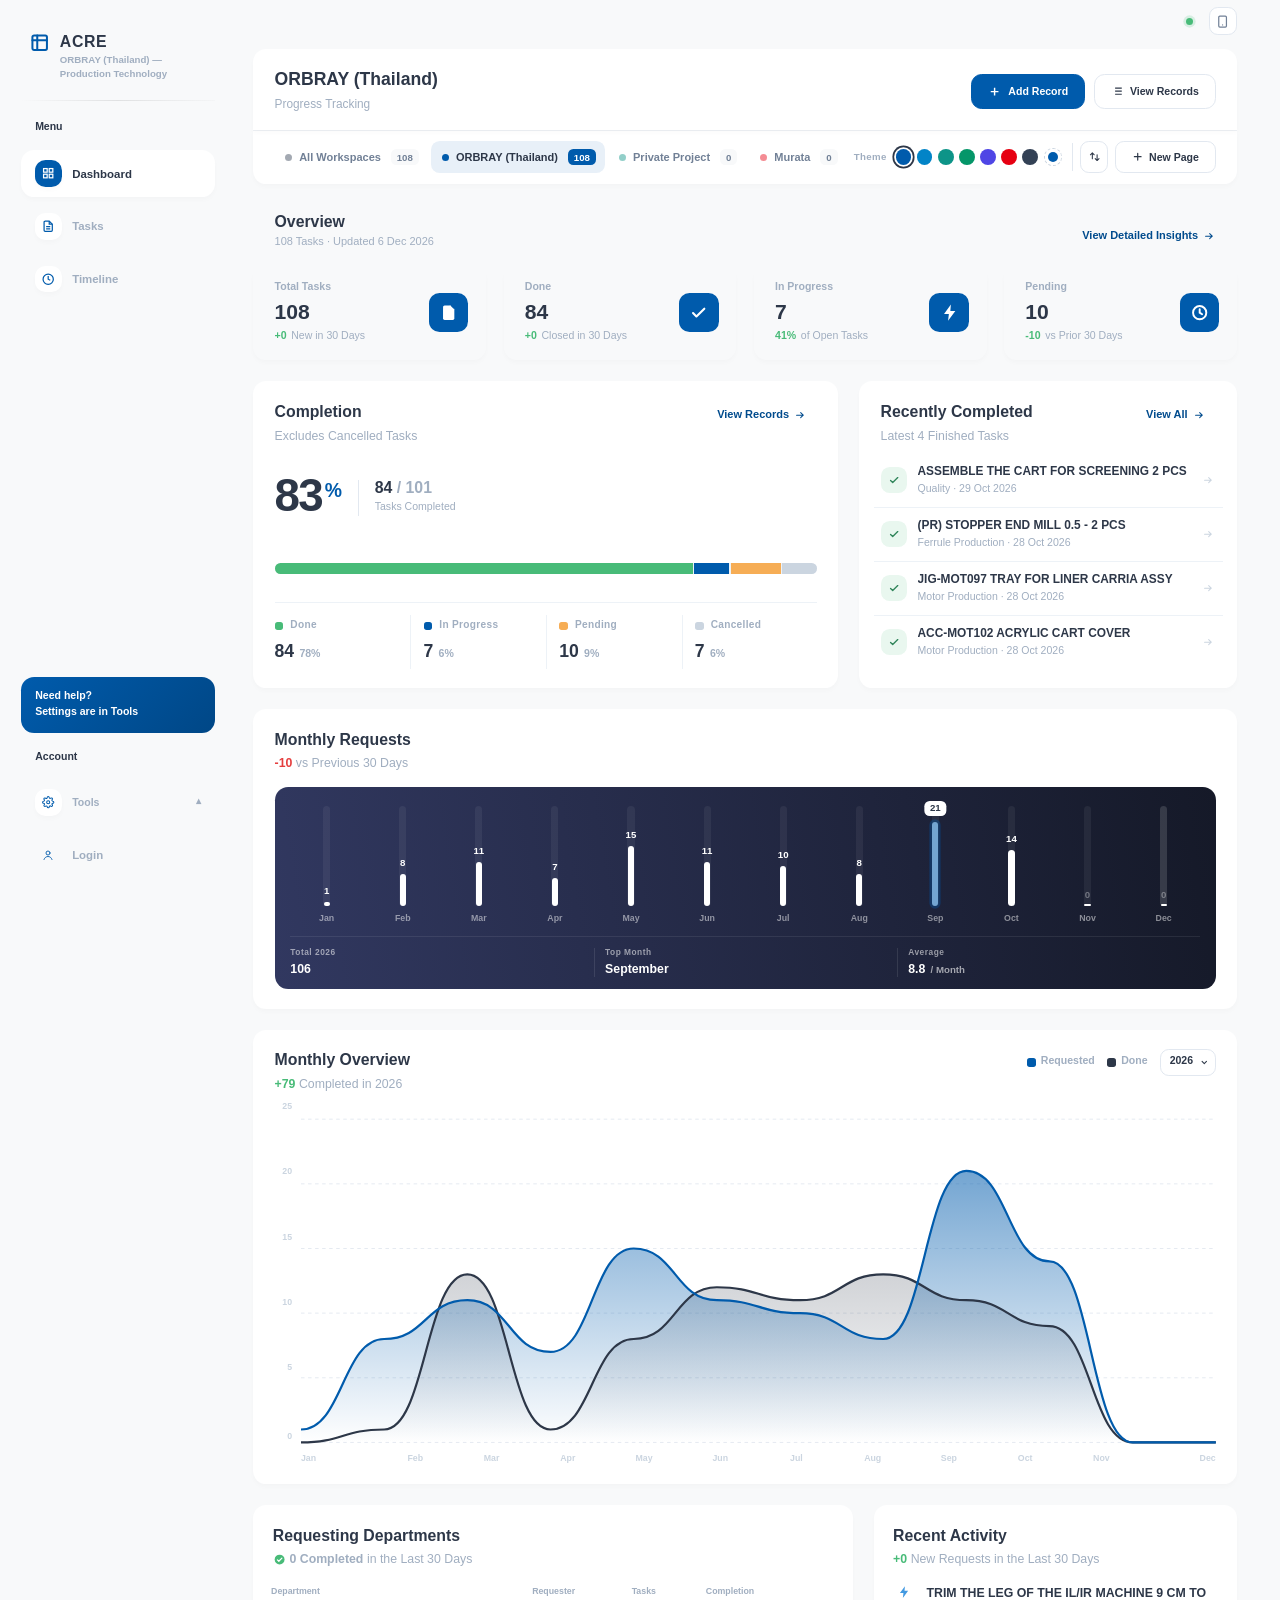
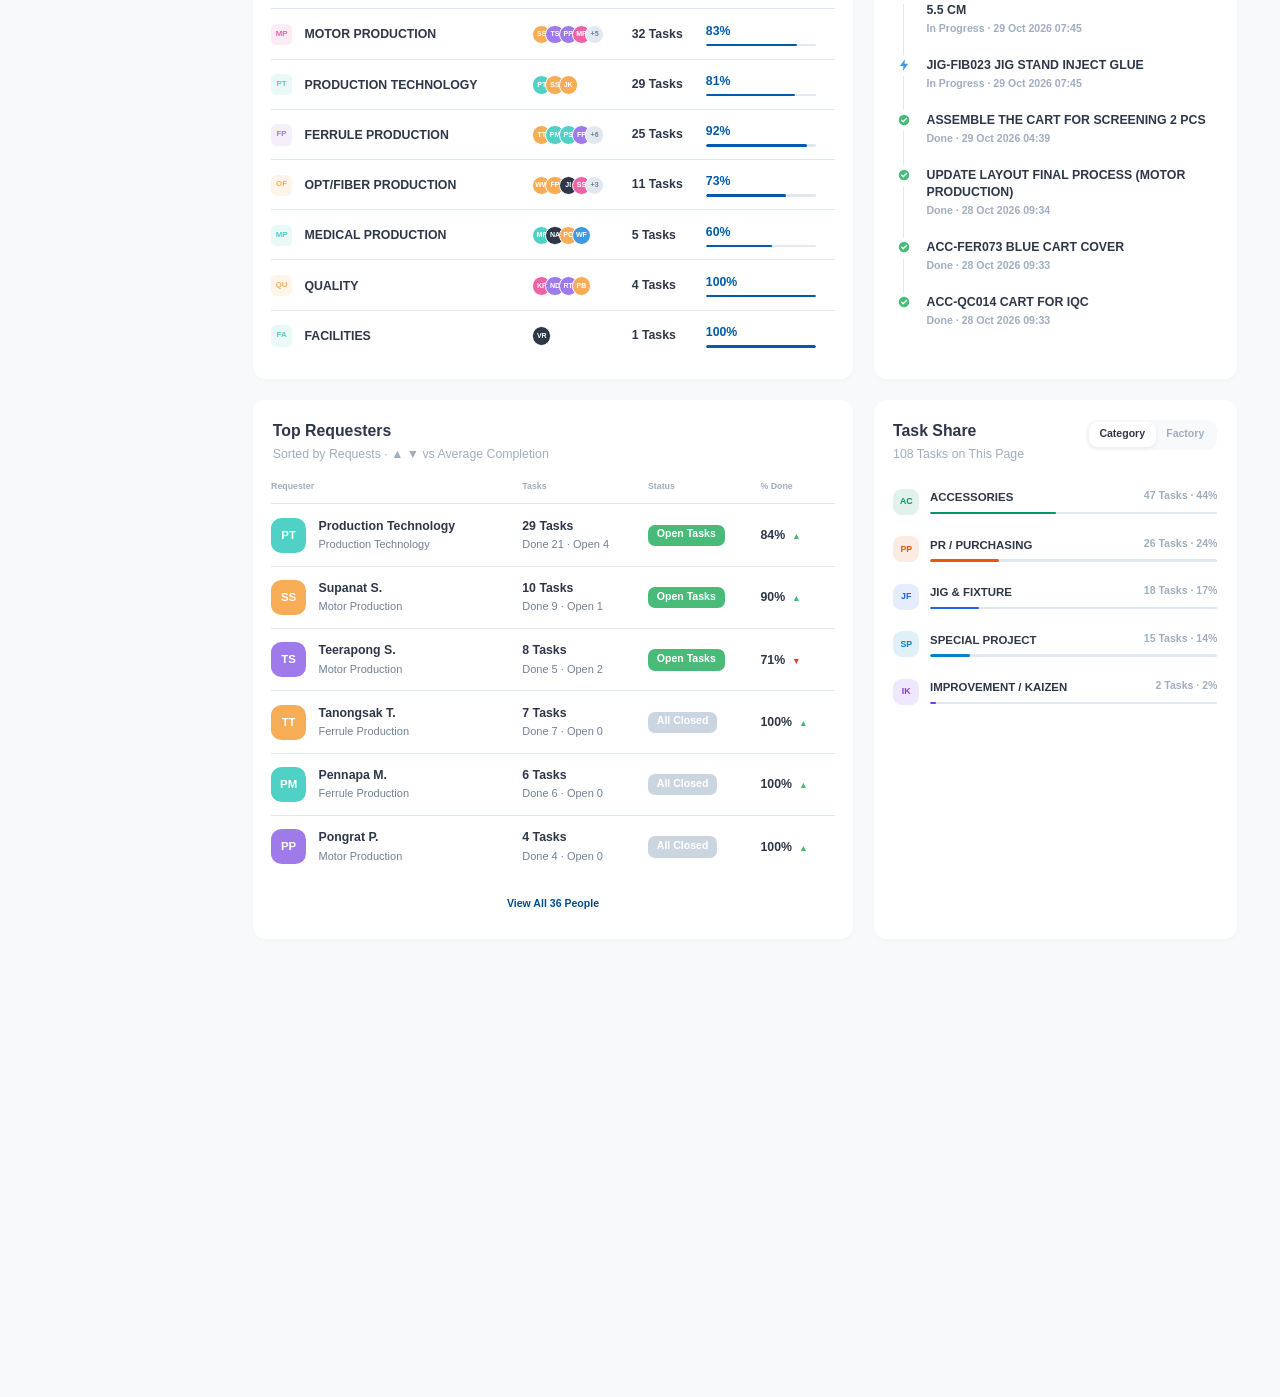
==== commit 2c5470e0: "Add files via upload" ====
--- a/ACHIEVEMENT RECORD.html
+++ b/ACHIEVEMENT RECORD.html
@@ -24,10 +24,10 @@
   <link rel="preconnect" href="https://fonts.gstatic.com" crossorigin>
   <link href="https://fonts.googleapis.com/css2?family=Noto+Sans+Thai:wght@400;500;600;700&family=Sarabun:wght@300;400;500;600;700&display=swap" rel="stylesheet">
   <link rel="stylesheet" href="styles.css?v=20261029_v36_opt">
-  <link rel="stylesheet" href="figma-theme.css?v=20261103_v14">
+  <link rel="stylesheet" href="figma-theme.css?v=20261103_v30">
   <!-- Chart.js CDN for Real-time Analytics -->
   <script src="https://cdn.jsdelivr.net/npm/chart.js@4.4.1/dist/chart.umd.min.js"></script>
-  <script src="figma-theme.js?v=20261103_v14"></script>
+  <script src="figma-theme.js?v=20261103_v30"></script>
   <!-- Google Firebase SDK (v10 compat) for Multi-Device Real-Time Cloud Sync -->
   <script src="https://www.gstatic.com/firebasejs/10.8.0/firebase-app-compat.js"></script>
   <script src="https://www.gstatic.com/firebasejs/10.8.0/firebase-firestore-compat.js"></script>
@@ -1887,10 +1887,12 @@
   <script src="job_requests_db.js?v=20260909_8"></script>
   <!-- Application Logic Script -->
   <script src="app.js?v=20261029_v36_opt"></script>
-  <script src="figma-dashboard.js?v=20261103_v14"></script>
-  <script src="figma-pages.js?v=20261103_v14"></script>
-  <script src="figma-profile.js?v=20261103_v14"></script>
-  <script src="figma-i18n.js?v=20261103_v14"></script>
+  <script src="figma-dashboard.js?v=20261103_v30"></script>
+  <script src="figma-table.js?v=20261103_v30"></script>
+  <script src="figma-pages.js?v=20261103_v30"></script>
+  <script src="figma-profile.js?v=20261103_v30"></script>
+  <script src="figma-i18n.js?v=20261103_v30"></script>
+  <script src="figma-case.js?v=20261103_v30"></script>
 
   <!-- iOS Mobile Action Sheet for Card (Edit / Delete / Cancel) -->
   <div id="mobileActionSheet" class="ios-action-sheet-overlay" onclick="closeMobileActionSheet(event)">
--- a/figma-theme.css
+++ b/figma-theme.css
@@ -1135,7 +1135,7 @@
   html body .brand-app-icon svg { stroke: var(--pu-ink) !important; width: 22px; height: 22px; }
   html body .brand-title, html body .brand-title-accent { font-size: 14px !important; font-weight: 700 !important; color: var(--pu-ink) !important; letter-spacing: 0 !important; }
   html body .brand-subtitle { font-size: 11px !important; color: var(--pu-g4) !important; font-weight: 700 !important; }
-  html body .desktop-main-nav::before { content: "MENU"; color: var(--pu-ink); font-size: 12px; font-weight: 700; padding: 0 16px 10px; }
+  html body .desktop-main-nav::before { content: "Menu"; color: var(--pu-ink); font-size: 12px; font-weight: 700; padding: 0 16px 10px; }
   html body .desktop-main-nav { gap: 6px !important; }
   html body .desktop-nav-link, html body .desktop-nav-link[class] {
     height: 54px !important; padding: 0 16px !important; border-radius: 15px !important; gap: 12px !important;
@@ -1152,7 +1152,7 @@
   html body .desktop-nav-link.active svg { background: var(--pu-teal); color: #fff !important; }
 
   html body .header-actions { border-top: 0 !important; padding-top: 0 !important; gap: 6px !important; margin-top: 8px !important; }
-  html body .header-actions::before { content: "ACCOUNT"; color: var(--pu-ink); font-size: 12px; font-weight: 700; padding: 0 16px 8px; }
+  html body .header-actions::before { content: "Account"; color: var(--pu-ink); font-size: 12px; font-weight: 700; padding: 0 16px 8px; }
   html body .btn-tools-dropdown, html body .auth-header-btn {
     height: 54px !important; padding: 0 16px !important; border-radius: 15px !important; gap: 12px !important; background: transparent !important;
     color: var(--pu-g4) !important; font-size: 13px !important; font-weight: 700 !important; box-shadow: none !important;
@@ -1741,18 +1741,11 @@
 .pu-dark-chart-v .pu-wbar .pu-wbar-fill { max-height: none !important; }
 
 /* ==========================================================================
-   All English text in capitals (display only — stored data is unchanged)
+   Title case is applied by figma-case.js; turn off every CSS uppercase rule
    ========================================================================== */
-html body, html body *:not(input):not(textarea):not(svg):not(path),
-html body *::before, html body *::after,
-html body input::placeholder, html body textarea::placeholder,
-html body input[type="button"], html body input[type="submit"] {
-  text-transform: uppercase !important;
-}
-html body input:not([type="button"]):not([type="submit"]), html body textarea { text-transform: none !important; }
-/* capitals need a touch more air */
-html body .pu-stat-label, html body .pu-sub, html body .pu-st-name, html body .pu-rc-text small,
-html body .pu-lb-meta, html body .pu-table td small, html body .pu-tl-text small { letter-spacing: .02em !important; }
+html body, html body *, html body *::before, html body *::after,
+html body input::placeholder, html body textarea::placeholder { text-transform: none !important; }
+
 
 /* ==========================================================================
    Account menu
@@ -1856,3 +1849,221 @@
 @media (min-width: 769px) {
   html body[data-acre-page="tasks"] .btn-murata-outline, html body[data-acre-page="timeline"] .btn-murata-outline { display: none !important; }
 }
+
+/* ==========================================================================
+   Completion card v2
+   ========================================================================== */
+.pu-completion { justify-content: space-between; gap: 18px; }
+.pu-completion .pu-card-head { margin-bottom: 0 !important; }
+.pu-comp-hero { display: flex; align-items: baseline; gap: 16px; }
+.pu-comp-hero .pu-comp-num { font-size: 60px; }
+.pu-comp-hero .pu-comp-cap { font-size: 13px; color: #A0AEC0; font-weight: 700; }
+.pu-comp-hero .pu-comp-cap b { color: #2D3748; }
+.pu-completion .pu-stack { margin-top: 0; height: 12px; }
+.pu-lg-row { display: grid; grid-template-columns: repeat(4, minmax(0,1fr)); gap: 0; border-top: 1px solid #EDF2F7; padding-top: 14px; }
+.pu .pu-lg { display: flex; flex-direction: column; gap: 6px; padding: 4px 14px; border-left: 1px solid #EDF2F7; border-radius: 0; }
+.pu .pu-lg:first-child { padding-left: 0; border-left: 0; }
+.pu .pu-lg:hover .pu-lg-val b { color: var(--primary); }
+.pu-lg-top { display: flex; align-items: center; gap: 8px; font-size: 11.5px; font-weight: 700; color: #A0AEC0; letter-spacing: .03em; white-space: nowrap; }
+.pu-lg-val { display: flex; align-items: baseline; gap: 6px; }
+.pu-lg-val b { font-size: 20px; font-weight: 700; color: #2D3748; font-variant-numeric: tabular-nums; }
+.pu-lg-val small { font-size: 12px; font-weight: 700; color: #A0AEC0; }
+@media (max-width: 768px) { .pu-lg-row { grid-template-columns: 1fr 1fr; row-gap: 14px; } .pu .pu-lg:nth-child(3) { padding-left: 0; border-left: 0; } .pu-comp-hero .pu-comp-num { font-size: 46px; } }
+
+/* ==========================================================================
+   Controls bar (Tasks / Timeline)
+   ========================================================================== */
+@media (min-width: 769px) {
+  html body .controls-bar { padding: 16px 18px !important; margin-bottom: 18px !important; }
+  html body .controls-row-top { gap: 12px !important; align-items: center !important; }
+  html body .search-input { height: 42px !important; }
+  html body .view-tabs { flex: none; }
+  html body .controls-filters { display: flex !important; flex-direction: row !important; flex-wrap: wrap !important; align-items: center !important; justify-content: space-between !important; gap: 10px 16px !important; padding-top: 14px !important; }
+  html body .filters-row-main, html body .filters-row-sub { display: contents !important; }
+  html body .filters-left-group { display: flex !important; align-items: center !important; gap: 8px !important; flex-wrap: wrap; }
+  html body .filter-label, html body .filter-sublabel { display: none !important; }
+  html body .filters-left-group > svg, html body .time-filter-wrapper > svg { display: none !important; }
+  html body .filter-select { height: 36px !important; min-width: 150px; border-radius: 10px !important; font-size: 12px !important; font-weight: 700 !important; }
+  html body .time-filter-wrapper { display: flex !important; align-items: center; margin-left: auto; }
+  html body .filter-chip-group { background: #F8F9FA; border-radius: 10px; padding: 3px; gap: 2px !important; }
+  html body .filter-chip { height: 30px !important; border-radius: 8px !important; font-size: 11.5px !important; padding: 0 12px !important; }
+  html body .filter-chip.active { background: #fff !important; color: #2D3748 !important; box-shadow: 0 1px 3px rgba(0,0,0,.08) !important; }
+  html body .btn-reset-filters { height: 36px !important; border-radius: 10px !important; font-size: 11.5px !important; }
+  html body .filter-count-badge { display: none !important; }
+}
+
+/* ==========================================================================
+   Clean task table
+   ========================================================================== */
+.at-wrap { background: #fff; border-radius: 15px; box-shadow: 0 3.5px 5.5px rgba(0,0,0,.02); overflow: hidden; }
+.at-bar-top { display: flex; align-items: center; justify-content: space-between; gap: 12px; padding: 14px 18px; border-bottom: 1px solid #EDF2F7; flex-wrap: wrap; }
+.at-summary { display: flex; align-items: center; gap: 8px; font-size: 12px; font-weight: 700; color: #A0AEC0; letter-spacing: .03em; flex-wrap: wrap; }
+.at-summary > b { font-size: 16px; color: #2D3748; margin-right: -2px; }
+.at-sum-chip { font-size: 11px; font-weight: 700; padding: 3px 8px; border-radius: 6px; background: #F8F9FA; color: #718096; }
+.at-sum-chip.is-done { color: #2F855A; background: #F0FFF4; }
+.at-sum-chip.is-in_progress { color: var(--primary); background: color-mix(in srgb, var(--primary) 8%, #fff); }
+.at-sum-chip.is-wait { color: #C05621; background: #FFFAF0; }
+.at-mode { display: inline-flex; background: #F8F9FA; border-radius: 10px; padding: 3px; }
+.at-mode button { border: 0; background: none; height: 28px; padding: 0 12px; border-radius: 8px; font: inherit; font-size: 11px; font-weight: 700; color: #A0AEC0; cursor: pointer; letter-spacing: .03em; }
+.at-mode button.on { background: #fff; color: #2D3748; box-shadow: 0 1px 3px rgba(0,0,0,.08); }
+.at-scroll { overflow-x: auto; }
+.at-table { width: 100%; border-collapse: collapse; table-layout: fixed; min-width: 1040px; }
+.at-table th { text-align: left; font-size: 10.5px; font-weight: 700; color: #A0AEC0; letter-spacing: .05em; padding: 12px 12px; border-bottom: 1px solid #EDF2F7; background: #fff; white-space: nowrap; }
+.at-table td { padding: 14px 12px; border-bottom: 1px solid #EDF2F7; vertical-align: middle; font-size: 12.5px; color: #2D3748; }
+.at-table tbody tr:last-child td { border-bottom: 0; }
+.at-table tbody tr:hover td { background: #FAFBFC; }
+.at-table th:nth-child(1) { width: 44px; } .at-table th:nth-child(2) { width: 25%; } .at-table th:nth-child(3) { width: 150px; }
+.at-table th:nth-child(4) { width: 15%; } .at-table th:nth-child(5) { width: 22%; } .at-table th:nth-child(6) { width: 13%; }
+.at-table th:nth-child(7) { width: 112px; } .at-table th:nth-child(8) { width: 96px; }
+.at-no { color: #CBD5E0; font-weight: 700; text-align: center; font-variant-numeric: tabular-nums; }
+.at-row.is-done td.at-no { box-shadow: inset 3px 0 0 #48BB78; }
+.at-row.is-cancel td { opacity: .6; }
+.at-title { display: -webkit-box; -webkit-line-clamp: 2; -webkit-box-orient: vertical; overflow: hidden; border: 0; background: none; padding: 0; font: inherit; text-align: left; cursor: pointer; font-size: 13px; font-weight: 700; color: #2D3748; line-height: 1.4; }
+.at-title:hover { color: var(--primary); }
+.at-tags { display: flex; align-items: center; gap: 8px; margin-top: 6px; flex-wrap: wrap; }
+.at-code { font-size: 10.5px; font-weight: 700; color: var(--primary); background: color-mix(in srgb, var(--primary) 8%, #fff); padding: 2px 7px; border-radius: 6px; letter-spacing: .02em; }
+.at-cat { display: inline-flex; align-items: center; gap: 5px; font-size: 10.5px; font-weight: 700; color: #718096; letter-spacing: .03em; }
+.at-cat i { width: 7px; height: 7px; border-radius: 2px; display: inline-block; }
+.at-quote { font-size: 10.5px; font-weight: 700; color: #C05621; }
+.at-status { }
+.at-pill { display: inline-block; font-size: 10.5px; font-weight: 700; letter-spacing: .04em; padding: 4px 9px; border-radius: 7px; color: #fff; }
+.at-pill.is-done { background: #48BB78; } .at-pill.is-in_progress { background: var(--primary); } .at-pill.is-wait { background: #F6AD55; } .at-pill.is-cancel { background: #CBD5E0; }
+.at-sub { display: block; margin-top: 6px; font-size: 10px; font-weight: 700; color: #718096; letter-spacing: .03em; white-space: nowrap; overflow: hidden; text-overflow: ellipsis; }
+.at-prog { display: flex; align-items: center; gap: 8px; margin-top: 6px; }
+.at-bar { flex: 1; height: 5px; border-radius: 99px; background: #EDF2F7; overflow: hidden; max-width: 90px; }
+.at-bar > span { display: block; height: 100%; border-radius: 99px; background: var(--primary); }
+.at-row.is-done .at-bar > span { background: #48BB78; }
+.at-row.is-wait .at-bar > span { background: #F6AD55; }
+.at-row.is-cancel .at-bar > span { background: #CBD5E0; }
+.at-prog b { font-size: 11px; color: #4A5568; font-variant-numeric: tabular-nums; min-width: 30px; }
+.at-req b { display: block; font-size: 12.5px; font-weight: 700; white-space: nowrap; overflow: hidden; text-overflow: ellipsis; }
+.at-req small, .at-note small { display: -webkit-box; -webkit-line-clamp: 2; -webkit-box-orient: vertical; overflow: hidden; font-size: 11px; color: #A0AEC0; font-weight: 500; margin-top: 3px; line-height: 1.45; }
+.at-req small { -webkit-line-clamp: 1; }
+.at-note-main { display: -webkit-box; -webkit-line-clamp: 1; -webkit-box-orient: vertical; overflow: hidden; font-size: 12px; font-weight: 700; color: #C05621; }
+.at-owner { white-space: nowrap; }
+.at-av { display: inline-flex; width: 26px; height: 26px; border-radius: 8px; align-items: center; justify-content: center; background: color-mix(in srgb, var(--primary) 10%, #fff); color: var(--primary); font-size: 10px; font-weight: 700; vertical-align: middle; margin-right: 8px; }
+.at-owner-name { font-size: 12px; font-weight: 700; vertical-align: middle; }
+.at-files { white-space: nowrap; }
+.at-file { display: inline-flex; align-items: center; gap: 4px; height: 26px; padding: 0 7px; margin: 2px 4px 2px 0; border: 1px solid #E2E8F0; border-radius: 7px; background: #fff; color: #718096; font: inherit; font-size: 10px; font-weight: 700; cursor: pointer; }
+.at-file:hover { border-color: var(--primary); color: var(--primary); }
+.at-file.is-folder svg { color: #D69E2E; }
+.at-end { text-align: right; white-space: nowrap; }
+.at-date { display: block; font-size: 11.5px; font-weight: 700; color: #718096; font-variant-numeric: tabular-nums; }
+.at-actions { display: inline-flex; gap: 4px; margin-top: 6px; opacity: .55; transition: opacity .15s ease; }
+.at-table tr:hover .at-actions, .at-actions:focus-within { opacity: 1; }
+.at-icon { width: 28px; height: 28px; border-radius: 8px; border: 1px solid #E2E8F0; background: #fff; color: #718096; display: inline-flex; align-items: center; justify-content: center; cursor: pointer; padding: 0; }
+.at-icon:hover { color: var(--primary); border-color: var(--primary); }
+.at-icon.is-danger:hover { color: #E53E3E; border-color: #FEB2B2; background: #FFF5F5; }
+.at-dim { color: #CBD5E0; }
+.at-empty { padding: 48px 20px; text-align: center; display: flex; flex-direction: column; gap: 4px; }
+.at-empty b { font-size: 14px; color: #2D3748; } .at-empty span { font-size: 12.5px; color: #A0AEC0; }
+.at-req small { -webkit-line-clamp: 2 !important; }
+.at-req b { white-space: normal; display: -webkit-box; -webkit-line-clamp: 2; -webkit-box-orient: vertical; }
+.pu-pill { font-size: 12px !important; padding: 7px 12px !important; color: #718096 !important; }
+.pu-pill b { color: #2D3748; font-size: 13px; margin-right: 2px; }
+.pu-dark-foot { font-size: 12.5px !important; padding-top: 14px !important; }
+.pu-dark-foot b { font-size: 13px; }
+.pu-dark-foot { display: grid !important; grid-template-columns: repeat(3, minmax(0,1fr)); gap: 0 !important; padding-top: 14px !important; }
+.pu-fs { display: flex; flex-direction: column; gap: 4px; padding: 0 12px; border-left: 1px solid rgba(255,255,255,.1); min-width: 0; }
+.pu-fs:first-child { padding-left: 0; border-left: 0; }
+.pu-fs span { font-size: 10.5px; font-weight: 700; letter-spacing: .05em; color: rgba(255,255,255,.55); white-space: nowrap; overflow: hidden; text-overflow: ellipsis; }
+.pu-fs b { font-size: 15px !important; font-weight: 700; color: #fff; margin: 0 !important; white-space: nowrap; overflow: hidden; text-overflow: ellipsis; }
+.pu-fs b small { font-size: 11px; font-weight: 600; color: rgba(255,255,255,.6); margin-left: 2px; }
+@media (max-width: 768px) { .pu-fs { padding: 0 8px; } .pu-fs b { font-size: 13px !important; } .pu-fs span { font-size: 9.5px; } }
+.pu-fs span { white-space: normal !important; overflow: visible !important; line-height: 1.3; }
+.pu-fs b { white-space: nowrap !important; overflow: visible !important; line-height: 1.2; font-size: 18px !important; }
+.pu-fs b small { display: inline; margin: 0 0 0 2px !important; font-size: 13px; color: rgba(255,255,255,.6); }
+
+/* ==========================================================================
+   Alignment pass: everything outside cards lines up with card content (24px)
+   ========================================================================== */
+@media (min-width: 769px) {
+  html body .system-top-strip-left { display: none !important; }
+  html body .system-top-strip { height: 48px !important; }
+  html body .system-top-strip-inner { justify-content: flex-end !important; padding: 0 24px !important; }
+  .pu-head { padding: 0 24px; margin-top: 4px; }
+  .pu-head .pu-text-link { margin-right: -12px; }
+}
+.pu .pu-stat { padding-left: 24px !important; padding-right: 20px !important; }
+@media (min-width: 769px) { html body .system-top-strip-inner { padding: 0 !important; } html body .system-top-strip .container { padding-right: 32px !important; } }
+@media (min-width: 769px) { html body .controls-bar { padding: 18px 24px !important; } }
+.at-bar-top { padding: 14px 24px !important; }
+.at-table th:first-child, .at-table td:first-child { padding-left: 16px !important; }
+.at-table th:last-child, .at-table td:last-child { padding-right: 24px !important; }
+
+/* ==========================================================================
+   Pass: calmer footer stats + minimal table
+   ========================================================================== */
+.pu-fs span { font-size: 9.5px !important; letter-spacing: .06em !important; }
+.pu-fs b { font-size: 14px !important; font-weight: 700 !important; }
+.pu-fs b small { font-size: 11px !important; font-weight: 600 !important; }
+.pu-dark-foot { padding-top: 12px !important; }
+
+.at-bar-top { padding: 12px 24px !important; }
+.at-summary { font-size: 11px !important; gap: 6px !important; }
+.at-summary > b { font-size: 14px !important; }
+.at-sum-chip { font-size: 10px !important; padding: 2px 7px !important; font-weight: 600 !important; }
+.at-mode button { font-size: 10px !important; height: 26px !important; }
+.at-table th { font-size: 9.5px !important; padding: 10px 12px !important; letter-spacing: .07em !important; }
+.at-table td { padding: 12px 12px !important; font-size: 11.5px !important; }
+.at-no { font-size: 11px; font-weight: 600 !important; }
+.at-title { font-size: 12px !important; font-weight: 600 !important; line-height: 1.4 !important; -webkit-line-clamp: 1 !important; }
+.at-tags { margin-top: 4px !important; gap: 8px !important; }
+.at-code { font-size: 9.5px !important; padding: 1px 6px !important; font-weight: 600 !important; }
+.at-cat { font-size: 9.5px !important; font-weight: 600 !important; }
+.at-pill { font-size: 9px !important; padding: 3px 7px !important; border-radius: 6px !important; letter-spacing: .05em !important; }
+.at-sub { font-size: 9px !important; margin-top: 5px !important; font-weight: 600 !important; color: #A0AEC0 !important; }
+.at-prog { margin-top: 4px !important; }
+.at-bar { height: 4px !important; max-width: 80px !important; }
+.at-prog b { font-size: 10px !important; font-weight: 600 !important; color: #718096 !important; }
+.at-req b { font-size: 11.5px !important; font-weight: 600 !important; -webkit-line-clamp: 1 !important; }
+.at-req small { font-size: 10px !important; -webkit-line-clamp: 1 !important; margin-top: 2px !important; }
+.at-note-main { font-size: 11px !important; font-weight: 600 !important; color: #2D3748 !important; }
+.at-note small { font-size: 10px !important; -webkit-line-clamp: 1 !important; margin-top: 2px !important; }
+.at-av { width: 22px !important; height: 22px !important; font-size: 8.5px !important; border-radius: 7px !important; margin-right: 6px !important; }
+.at-owner-name { font-size: 11px !important; font-weight: 600 !important; }
+.at-file { height: 22px !important; font-size: 9.5px !important; padding: 0 6px !important; font-weight: 600 !important; }
+.at-file svg { width: 12px; height: 12px; }
+.at-date { font-size: 10.5px !important; font-weight: 600 !important; color: #A0AEC0 !important; }
+.at-actions { margin-top: 4px !important; }
+.at-icon { width: 24px !important; height: 24px !important; border-radius: 7px !important; }
+.at-icon svg { width: 12px; height: 12px; }
+.at-table th:nth-child(2) { width: 27% !important; } .at-table th:nth-child(3) { width: 130px !important; }
+.at-title { -webkit-line-clamp: 2 !important; }
+.at-req b { -webkit-line-clamp: 2 !important; white-space: normal !important; display: -webkit-box !important; -webkit-box-orient: vertical; overflow: hidden; }
+.at-req small { white-space: normal !important; }
+
+/* ==========================================================================
+   Overall scale: render the desktop UI at 88% (same as browser zoom 88%)
+   ========================================================================== */
+@media (min-width: 769px) {
+  html { zoom: 0.88; }
+  html body { min-height: 113.64vh !important; }
+  html body .app-header { height: 113.64vh !important; bottom: auto !important; }
+  html body .modal-overlay { height: 113.64vh !important; width: 113.64vw !important; }
+  html body[data-acre-page] main.container { min-height: calc(113.64vh - 80px) !important; }
+}
+/* initials badges stay in capitals */
+html body .pu-co-ico, html body .pu-av, html body .fxd-thumb, html body .fxd-avatar, html body .fx-acct-av, html body .at-av, html body .fx-photo-av span, html body .pu-thumb { text-transform: uppercase !important; }
+
+/* Task names are shown exactly as entered: all capitals */
+html body .at-title, html body .pu-rc-text b, html body .pu-tl-text b, html body .card-title, html body .ios-card-title,
+html body #detailTitle, html body #actionSheetTitle, html body .sticky-col-task > div:first-child,
+html body .pu-dark-feature h3, html body .fx-task-name,
+html body .at-title *, html body .pu-rc-text b *, html body .pu-tl-text b *, html body .card-title *, html body .ios-card-title *, html body #detailTitle *, html body #actionSheetTitle *, html body .sticky-col-task > div:first-child *, html body .pu-dark-feature h3 *, html body .fx-task-name * { text-transform: uppercase !important; }
+
+/* Completion hero: number + stacked caption */
+html body .pu-comp-hero { display: flex !important; align-items: center !important; gap: 18px !important; margin: 4px 0 18px !important; }
+html body .pu-comp-hero .pu-comp-num { font-size: 52px !important; line-height: .95 !important; font-weight: 700 !important; letter-spacing: -.035em !important; color: #2D3748 !important; display: inline-flex; align-items: flex-start; }
+html body .pu-comp-hero .pu-comp-num small { font-size: 22px !important; line-height: 1 !important; font-weight: 700 !important; color: var(--primary) !important; margin: 6px 0 0 3px !important; letter-spacing: 0 !important; }
+html body .pu-comp-hero .pu-comp-cap { display: flex !important; flex-direction: column !important; gap: 3px !important; padding-left: 18px !important; border-left: 1px solid #E2E8F0 !important; }
+html body .pu-comp-hero .pu-comp-cap b { font-size: 18px !important; line-height: 1.1 !important; font-weight: 700 !important; color: #2D3748 !important; font-variant-numeric: tabular-nums; }
+html body .pu-comp-hero .pu-comp-cap b em { font-style: normal !important; color: #A0AEC0 !important; font-weight: 600 !important; }
+html body .pu-comp-hero .pu-comp-cap small { font-size: 12px !important; font-weight: 500 !important; color: #A0AEC0 !important; }
+@media (max-width: 768px) { html body .pu-comp-hero .pu-comp-num { font-size: 44px !important; } }
+
+/* Department and category names: all capitals */
+html body .pu-co, html body .pu-co *, html body .pu-share-top b { text-transform: uppercase !important; }
+
+/* lock the page (not only body) while a modal is open, so no empty scrollbar strip shows */
+html:has(body.modal-open) { overflow: hidden !important; }
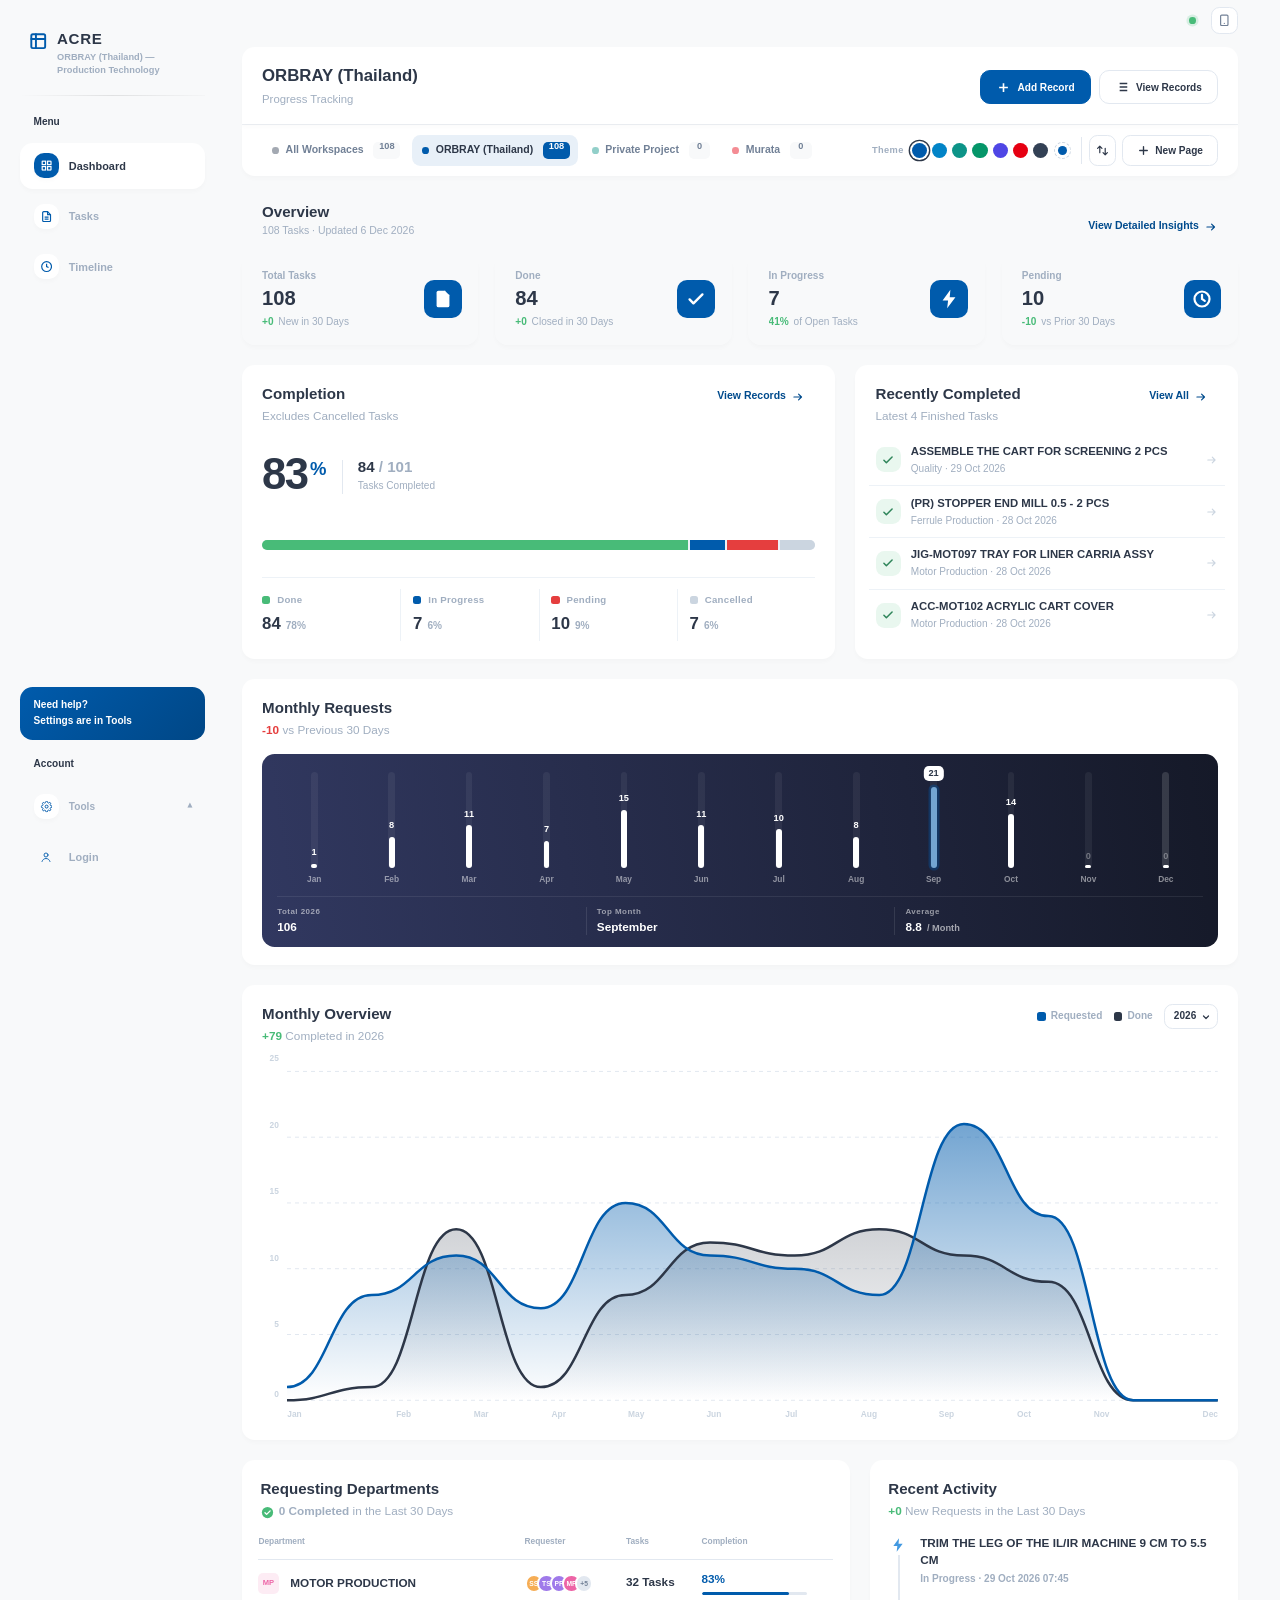
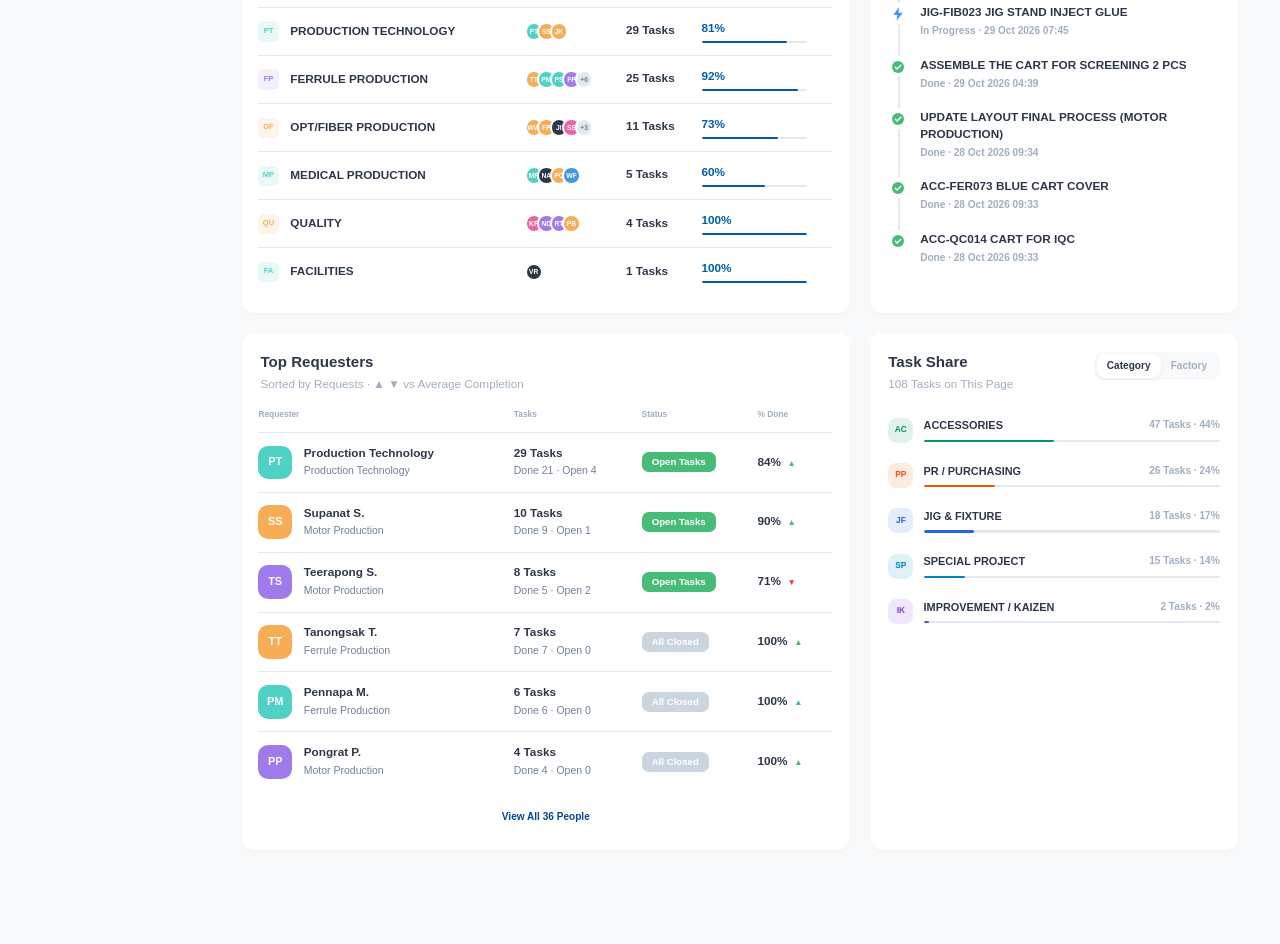
==== commit a880e03e: "Add files via upload" ====
--- a/ACHIEVEMENT RECORD.html
+++ b/ACHIEVEMENT RECORD.html
@@ -22,12 +22,13 @@
   <!-- Google Fonts: Sarabun & Inter -->
   <link rel="preconnect" href="https://fonts.googleapis.com">
   <link rel="preconnect" href="https://fonts.gstatic.com" crossorigin>
-  <link href="https://fonts.googleapis.com/css2?family=Noto+Sans+Thai:wght@400;500;600;700&family=Sarabun:wght@300;400;500;600;700&display=swap" rel="stylesheet">
+  <link href="https://fonts.googleapis.com/css2?family=IBM+Plex+Sans+Thai:wght@400;500;600;700&family=Noto+Sans+Thai:wght@400;500;600;700&family=Sarabun:wght@300;400;500;600;700&display=swap" rel="stylesheet">
   <link rel="stylesheet" href="styles.css?v=20261029_v36_opt">
-  <link rel="stylesheet" href="figma-theme.css?v=20261103_v30">
+  <link rel="stylesheet" href="figma-theme.css?v=20261103_v39">
+  <link rel="stylesheet" id="fxScaleCss" href="figma-scale.css?v=20261103_v39">
   <!-- Chart.js CDN for Real-time Analytics -->
   <script src="https://cdn.jsdelivr.net/npm/chart.js@4.4.1/dist/chart.umd.min.js"></script>
-  <script src="figma-theme.js?v=20261103_v30"></script>
+  <script src="figma-theme.js?v=20261103_v39"></script>
   <!-- Google Firebase SDK (v10 compat) for Multi-Device Real-Time Cloud Sync -->
   <script src="https://www.gstatic.com/firebasejs/10.8.0/firebase-app-compat.js"></script>
   <script src="https://www.gstatic.com/firebasejs/10.8.0/firebase-firestore-compat.js"></script>
@@ -1887,12 +1888,12 @@
   <script src="job_requests_db.js?v=20260909_8"></script>
   <!-- Application Logic Script -->
   <script src="app.js?v=20261029_v36_opt"></script>
-  <script src="figma-dashboard.js?v=20261103_v30"></script>
-  <script src="figma-table.js?v=20261103_v30"></script>
-  <script src="figma-pages.js?v=20261103_v30"></script>
-  <script src="figma-profile.js?v=20261103_v30"></script>
-  <script src="figma-i18n.js?v=20261103_v30"></script>
-  <script src="figma-case.js?v=20261103_v30"></script>
+  <script src="figma-dashboard.js?v=20261103_v39"></script>
+  <script src="figma-table.js?v=20261103_v39"></script>
+  <script src="figma-pages.js?v=20261103_v39"></script>
+  <script src="figma-profile.js?v=20261103_v39"></script>
+  <script src="figma-i18n.js?v=20261103_v39"></script>
+  <script src="figma-case.js?v=20261103_v39"></script>
 
   <!-- iOS Mobile Action Sheet for Card (Edit / Delete / Cancel) -->
   <div id="mobileActionSheet" class="ios-action-sheet-overlay" onclick="closeMobileActionSheet(event)">
--- a/figma-theme.css
+++ b/figma-theme.css
@@ -1232,7 +1232,7 @@
 html body .status-pill .status-dot-sm { display: none !important; }
 html body .status-pill.status-done { background: var(--pu-green) !important; color: #fff !important; }
 html body .status-pill.status-in_progress { background: #4299E1 !important; color: #fff !important; }
-html body .status-pill.status-wait { background: #F6AD55 !important; color: #fff !important; }
+html body .status-pill.status-wait { background: #E53E3E !important; color: #fff !important; }
 html body .status-pill.status-cancel { background: var(--pu-g3) !important; color: #fff !important; }
 
 html body .badge-code { background: var(--pu-teal-soft) !important; color: var(--pu-teal-ink) !important; }
@@ -1655,7 +1655,7 @@
 .pu-stack span { display: block; height: 100%; }
 .pu-seg-done { background: #48BB78; }
 .pu-seg-in_progress { background: var(--primary); }
-.pu-seg-wait { background: #F6AD55; }
+.pu-seg-wait { background: #E53E3E; }
 .pu-seg-cancel { background: #CBD5E0; }
 
 .pu-dark-feature { padding: 24px; justify-content: flex-start; }
@@ -1927,13 +1927,13 @@
 .at-quote { font-size: 10.5px; font-weight: 700; color: #C05621; }
 .at-status { }
 .at-pill { display: inline-block; font-size: 10.5px; font-weight: 700; letter-spacing: .04em; padding: 4px 9px; border-radius: 7px; color: #fff; }
-.at-pill.is-done { background: #48BB78; } .at-pill.is-in_progress { background: var(--primary); } .at-pill.is-wait { background: #F6AD55; } .at-pill.is-cancel { background: #CBD5E0; }
+.at-pill.is-done { background: #48BB78; } .at-pill.is-in_progress { background: var(--primary); } .at-pill.is-wait { background: #E53E3E; } .at-pill.is-cancel { background: #CBD5E0; }
 .at-sub { display: block; margin-top: 6px; font-size: 10px; font-weight: 700; color: #718096; letter-spacing: .03em; white-space: nowrap; overflow: hidden; text-overflow: ellipsis; }
 .at-prog { display: flex; align-items: center; gap: 8px; margin-top: 6px; }
 .at-bar { flex: 1; height: 5px; border-radius: 99px; background: #EDF2F7; overflow: hidden; max-width: 90px; }
 .at-bar > span { display: block; height: 100%; border-radius: 99px; background: var(--primary); }
 .at-row.is-done .at-bar > span { background: #48BB78; }
-.at-row.is-wait .at-bar > span { background: #F6AD55; }
+.at-row.is-wait .at-bar > span { background: #E53E3E; }
 .at-row.is-cancel .at-bar > span { background: #CBD5E0; }
 .at-prog b { font-size: 11px; color: #4A5568; font-variant-numeric: tabular-nums; min-width: 30px; }
 .at-req b { display: block; font-size: 12.5px; font-weight: 700; white-space: nowrap; overflow: hidden; text-overflow: ellipsis; }
@@ -2033,16 +2033,6 @@
 .at-req b { -webkit-line-clamp: 2 !important; white-space: normal !important; display: -webkit-box !important; -webkit-box-orient: vertical; overflow: hidden; }
 .at-req small { white-space: normal !important; }
 
-/* ==========================================================================
-   Overall scale: render the desktop UI at 88% (same as browser zoom 88%)
-   ========================================================================== */
-@media (min-width: 769px) {
-  html { zoom: 0.88; }
-  html body { min-height: 113.64vh !important; }
-  html body .app-header { height: 113.64vh !important; bottom: auto !important; }
-  html body .modal-overlay { height: 113.64vh !important; width: 113.64vw !important; }
-  html body[data-acre-page] main.container { min-height: calc(113.64vh - 80px) !important; }
-}
 /* initials badges stay in capitals */
 html body .pu-co-ico, html body .pu-av, html body .fxd-thumb, html body .fxd-avatar, html body .fx-acct-av, html body .at-av, html body .fx-photo-av span, html body .pu-thumb { text-transform: uppercase !important; }
 
--- a/figma-scale.css
+++ b/figma-scale.css
@@ -0,0 +1,11036 @@
+/* ACRE desktop sizing: every layout size in px at 84% for screens 769px and wider (generated) */
+@media (min-width: 769px) {
+:root{
+  
+  --primary: #E60012;          
+  --primary-hover: #C40010;    
+  --primary-light: #fff5f5;    
+  --primary-soft: #fee2e2;     
+  --primary-border: #fca5a5;   
+  --primary-glow: rgba(230, 0, 18, 0.2);
+
+  --murata-red: #E60012;
+  --murata-red-hover: #C40010;
+  --murata-charcoal: #333E48;  
+  --murata-dark: #242A31;      
+  --murata-slate: #4A545E;     
+  --murata-border: #E2E5E8;    
+  --murata-bg-light: #F4F6F8;  
+  --murata-text-dark: #222222; 
+
+  --orbray-navy: #333E48;      
+  --orbray-dark: #222222;
+  --orbray-accent: #E60012;
+
+  --secondary: #4A545E;
+  --success: #00875A;          
+  --success-light: #E3FCEF;
+  --warning: #FF991F;          
+  --warning-light: #FFF0B3;
+  --danger: #DE350B;
+  --danger-light: #FFEBE6;
+  --purple: #6554C0;
+  --purple-light: #EAE6FF;
+  --cyan: #00B8D9;
+  --cyan-light: #E6FCFF;
+
+  --status-done: #00875A;
+  --status-in_progress: #333E48;
+  --status-wait: #E60012;
+
+  --bg-main: #F4F6F8;          
+  --bg-card: #FFFFFF;
+  --bg-input: #FFFFFF;
+  --border-color: #E2E5E8;     
+  --border-focus: #E60012;
+
+  --text-main: #222222;
+  --text-navy: #333E48;
+  --text-muted: #555E67;
+  --text-light: #767E86;
+
+  --radius-xs: 2px;
+  --radius-sm: 3.36px;
+  --radius-md: 5.04px;
+  --radius-lg: 6.72px;
+  --radius-xl: 8.4px;
+  --radius-full: 3.36px; 
+
+  --shadow-xs: 0 1px 2px rgba(0, 0, 0, 0.04);
+  --shadow-sm: 0 1px 2.52px rgba(0, 0, 0, 0.06), 0 1px 2px rgba(0, 0, 0, 0.03);
+  --shadow-md: 0 3.36px 10.08px rgba(0, 0, 0, 0.06), 0 1px 2.52px rgba(0, 0, 0, 0.03);
+  --shadow-lg: 0 6.72px 20.16px rgba(0, 0, 0, 0.08), 0 2px 5.04px rgba(0, 0, 0, 0.04);
+  --shadow-xl: 0 10.08px 26.88px rgba(0, 0, 0, 0.10);
+  --shadow-glow: 0 3.36px 13.44px rgba(230, 0, 18, 0.25);
+
+  --font-family: -apple-system, BlinkMacSystemFont, "Segoe UI", Roboto, "Helvetica Neue", Arial, "Sarabun", sans-serif;
+  --transition: all 0.18s ease-in-out;
+}
+*, *::before, *::after{
+  box-sizing: border-box;
+  margin: 0;
+  padding: 0;
+}
+body, button, input, select, textarea, .btn, .stat-card, .badge, 
+.hero-showcase-card, .controls-bar, .analytics-section, .modal, 
+.table, th, td, label, .form-label, .card, .view-tab, .filter-select,
+.badge-code, .badge-quotation, .badge-assignee, .stat-label, 
+.stat-trend-pill, .hero-status-pill, .mobile-tab-btn, .mobile-nav-title,
+.mobile-large-title, .mobile-large-subtitle, .ranking-main-title,
+.ranking-subtitle, .stat-subtext, .brand-title, .brand-badge, .brand-subtitle,
+.section-title, .chart-title, .pill-label, .ios-action-btn, .ios-action-header-title,
+.filter-chip, .filter-sublabel, .h-label, .card-title, .card-desc, .category-badge,
+.tag-badge, .badge-status, .search-input, .mobile-search-input, .folder-preview-bar,
+.pdf-autofill-title, .pdf-autofill-label, .pdf-autofill-val, .pdf-autofill-badge,
+.ranking-name, .ranking-meta, .ranking-expand-btn, .ranking-close-btn,
+.ios-upload-title, .ios-upload-subtext, .mobile-tab-label{
+  text-transform: uppercase;
+}
+html{
+  overflow-y: scroll;
+  scrollbar-gutter: stable;
+}
+body{
+  font-family: var(--font-family);
+  background: #f4f6f8;
+  color: var(--text-main);
+  line-height: 1.5;
+  -webkit-font-smoothing: antialiased;
+  padding-bottom: 50.4px;
+  min-height: 100vh;
+}
+.container{
+  max-width: 1209.6px;
+  margin: 0 auto;
+  padding: 0 20.16px;
+}
+.system-top-strip,
+.orbray-top-strip{
+  background: #ffffff;
+  color: #333E48;
+  font-size: 9.66px;
+  letter-spacing: 0.6px;
+  padding: 6.72px 0;
+  border-bottom: 1px solid #E2E5E8;
+  font-weight: 600;
+  text-transform: uppercase;
+}
+.system-top-strip-inner,
+.orbray-top-strip-inner{
+  display: flex;
+  align-items: center;
+  justify-content: space-between;
+  gap: 10.08px;
+  flex-wrap: wrap;
+}
+.system-top-strip-left,
+.orbray-top-strip-left{
+  display: flex;
+  align-items: center;
+  gap: 6.72px;
+}
+.system-top-corp,
+.orbray-top-corp{
+  font-weight: 900;
+  color: #E60012;
+  letter-spacing: 0.5px;
+}
+.system-top-sep,
+.orbray-top-sep{
+  color: #D6D9DE;
+}
+.system-top-dept,
+.orbray-top-dept{
+  color: #4A545E;
+  font-weight: 700;
+}
+.system-top-strip-right,
+.orbray-top-strip-right{
+  display: flex;
+  align-items: center;
+  gap: 10.08px;
+  font-size: 9.24px;
+  color: #555E67;
+  font-weight: 600;
+}
+.status-indicator-dot{
+  width: 5.88px;
+  height: 5.88px;
+  background: #E60012;
+  border-radius: 50%;
+  box-shadow: 0 0 0 2px rgba(230, 0, 18, 0.3);
+  display: inline-block;
+}
+.system-top-sim-btn{
+  display: inline-flex;
+  align-items: center;
+  gap: 4.2px;
+  background: #f8fafc;
+  color: #333e48;
+  border: 1px solid #cbd5e1;
+  border-radius: 3.36px;
+  padding: 2px 7.56px;
+  font-size: 8.82px;
+  font-weight: 700;
+  cursor: pointer;
+  letter-spacing: 0.3px;
+  transition: all 0.15s ease;
+  margin-left: 6.72px;
+}
+.system-top-sim-btn:hover{
+  background: #fff5f5;
+  color: #e60012;
+  border-color: #fca5a5;
+  box-shadow: 0 1px 3.36px rgba(230, 0, 18, 0.15);
+  transform: translateY(-1px);
+}
+.system-top-sim-btn:active{
+  transform: scale(0.97);
+}
+.app-header{
+  background: #ffffff;
+  border-bottom: 2px solid #E60012;
+  position: sticky;
+  top: 0;
+  z-index: 100;
+  box-shadow: 0 2px 8.4px rgba(0, 0, 0, 0.05);
+}
+.header-inner{
+  display: flex;
+  align-items: center;
+  justify-content: space-between;
+  padding: 10.08px 0;
+  gap: 13.44px;
+  position: relative;
+  min-height: 53.76px;
+}
+.brand-section{
+  display: flex;
+  align-items: center;
+  gap: 11.76px;
+  max-width: calc(50% - 147px);
+  min-width: 0;
+  flex-shrink: 1;
+}
+.brand-section > div{
+  min-width: 0;
+  overflow: hidden;
+}
+.brand-app-icon{
+  display: flex;
+  align-items: center;
+  justify-content: center;
+  width: 33.6px;
+  height: 33.6px;
+  border-radius: 3.36px;
+  background: #E60012;
+  color: #ffffff;
+  flex-shrink: 0;
+  box-shadow: 0 2px 6.72px rgba(230, 0, 18, 0.3);
+  transition: transform 0.2s ease;
+}
+.brand-app-icon:hover{
+  transform: scale(1.05);
+}
+.brand-title{
+  font-size: 14.28px;
+  font-weight: 900;
+  color: #222222;
+  letter-spacing: 0.8px;
+  display: flex;
+  align-items: center;
+  gap: 6.72px;
+  text-transform: uppercase;
+  white-space: nowrap;
+  overflow: hidden;
+  text-overflow: ellipsis;
+}
+.brand-badge{
+  font-size: 8.4px;
+  font-weight: 800;
+  background: #fff5f5;
+  color: #E60012;
+  padding: 2px 6.72px;
+  border-radius: 3.36px;
+  border: 1px solid #fca5a5;
+  letter-spacing: 0.5px;
+  text-transform: uppercase;
+  flex-shrink: 0;
+}
+.brand-subtitle{
+  font-size: 9.24px;
+  color: #666666;
+  letter-spacing: 0.4px;
+  font-weight: 600;
+  text-transform: uppercase;
+  white-space: nowrap;
+  overflow: hidden;
+  text-overflow: ellipsis;
+}
+.header-actions{
+  display: flex;
+  align-items: center;
+  gap: 10.08px;
+  margin-left: auto;
+  max-width: calc(50% - 147px);
+}
+.desktop-main-nav{
+  position: absolute;
+  left: 50%;
+  top: 50%;
+  transform: translate(-50%, -50%);
+  display: flex;
+  align-items: center;
+  gap: 5.04px;
+  background: #f1f5f9;
+  padding: 2.52px;
+  border-radius: 6.72px;
+  border: 1px solid #e2e8f0;
+  z-index: 10;
+  white-space: nowrap;
+  pointer-events: auto;
+}
+.desktop-nav-link{
+  display: inline-flex;
+  align-items: center;
+  gap: 5.88px;
+  padding: 5.88px 13.44px;
+  border-radius: 6.72px;
+  border: none;
+  background: transparent;
+  color: #64748b;
+  font-size: 10.5px;
+  font-weight: 700;
+  cursor: pointer;
+  transition: all 0.16s ease;
+  letter-spacing: 0.3px;
+  text-decoration: none;
+  -webkit-tap-highlight-color: transparent;
+}
+.desktop-nav-link:hover{
+  color: #0f172a;
+  background: rgba(255, 255, 255, 0.7);
+}
+.desktop-nav-link.active{
+  background: #ffffff;
+  color: #E60012;
+  box-shadow: 0 1px 3.36px rgba(0, 0, 0, 0.06);
+}
+.header-tools-dropdown-wrapper{
+  position: relative;
+  display: inline-block;
+}
+.btn-tools-dropdown{
+  display: inline-flex;
+  align-items: center;
+  gap: 5.88px;
+  padding: 7.56px 12.6px;
+  border-radius: 8.4px;
+  border: 1px solid #cbd5e1;
+  background: #ffffff;
+  color: #334155;
+  font-size: 10.92px;
+  font-weight: 700;
+  cursor: pointer;
+  transition: all 0.15s ease;
+  letter-spacing: 0.2px;
+}
+.btn-tools-dropdown:hover{
+  background: #f8fafc;
+  border-color: #94a3b8;
+  color: #0f172a;
+}
+.header-tools-menu{
+  position: absolute;
+  top: calc(100% + 6.72px);
+  right: 0;
+  width: 268.8px;
+  background: #ffffff;
+  border-radius: 11.76px;
+  border: 1px solid #e2e8f0;
+  box-shadow: 0 10.08px 26.88px rgba(15, 23, 42, 0.12), 0 2px 5.04px rgba(0, 0, 0, 0.04);
+  padding: 5.04px;
+  display: none;
+  flex-direction: column;
+  gap: 2px;
+  z-index: 1000;
+}
+.header-tools-menu.show{
+  display: flex;
+  animation: toolsMenuSlide 0.18s cubic-bezier(0.16, 1, 0.3, 1);
+}
+.tools-menu-item{
+  display: flex;
+  align-items: flex-start;
+  gap: 10.08px;
+  padding: 8.4px 10.08px;
+  border-radius: 6.72px;
+  border: none;
+  background: transparent;
+  color: #1e293b;
+  text-align: left;
+  cursor: pointer;
+  transition: background 0.15s ease;
+  width: 100%;
+}
+.tools-menu-item:hover{
+  background: #f1f5f9;
+}
+.tools-menu-item .menu-icon{
+  font-size: 15.12px;
+  line-height: 1;
+  flex-shrink: 0;
+  margin-top: 1px;
+}
+.tools-menu-item .menu-title{
+  font-size: 10.08px;
+  font-weight: 700;
+  color: #0f172a;
+  display: block;
+}
+.tools-menu-item .menu-sub{
+  font-size: 8.82px;
+  color: #64748b;
+  display: block;
+  margin-top: 2px;
+  line-height: 1.35;
+}
+.tools-menu-divider{
+  height: 1px;
+  background: #f1f5f9;
+  margin: 3.36px 5.04px;
+}
+.mobile-fab-add,
+.mobile-app-header-container,
+.mobile-top-nav,
+.mobile-large-header,
+.mobile-search-sort-bar,
+.mobile-bottom-nav,
+.mobile-dime-fab,
+.ios-action-sheet-overlay{
+  display: none !important;
+}
+.btn{
+  display: inline-flex;
+  align-items: center;
+  justify-content: center;
+  gap: 5.04px;
+  padding: 6.72px 13.44px;
+  border-radius: 3.36px;
+  font-size: 10.5px;
+  font-weight: 700;
+  cursor: pointer;
+  border: 1px solid transparent;
+  transition: var(--transition);
+  text-decoration: none;
+  background: transparent;
+  white-space: nowrap;
+  text-transform: uppercase;
+  letter-spacing: 0.4px;
+}
+.btn-primary{
+  background: linear-gradient(135deg, #E60012 0%, #b91c1c 100%);
+  color: #ffffff;
+  border: 1px solid #E60012;
+  font-weight: 700;
+  border-radius: 6.72px;
+  box-shadow: 0 2px 6.72px rgba(230, 0, 18, 0.28);
+}
+.btn-primary:hover{
+  transform: translateY(-1px);
+  box-shadow: 0 3.36px 11.76px rgba(230, 0, 18, 0.42);
+  background: linear-gradient(135deg, #dc2626 0%, #991b1b 100%);
+  border-color: #b91c1c;
+}
+.btn-secondary{
+  background-color: #ffffff;
+  color: #334155;
+  border: 1px solid #cbd5e1;
+  font-weight: 600;
+  border-radius: 6.72px;
+  box-shadow: 0 1px 2px rgba(0, 0, 0, 0.03);
+}
+.btn-secondary:hover{
+  background-color: #f1f5f9;
+  border-color: #94a3b8;
+  color: #0f172a;
+}
+.btn-outline{
+  background-color: #ffffff;
+  color: #333E48;
+  border: 1px solid #D6D9DE;
+  box-shadow: 0 1px 2px rgba(0, 0, 0, 0.02);
+}
+.btn-outline:hover{
+  background-color: #fff5f5;
+  border-color: #fca5a5;
+  color: #E60012;
+}
+.btn-danger{
+  background-color: var(--danger-light);
+  color: var(--danger);
+  border-color: #fecaca;
+}
+.btn-danger:hover{
+  background-color: var(--danger);
+  color: #ffffff;
+}
+.btn-sm{
+  padding: 4.2px 10.08px;
+  font-size: 9.66px;
+  border-radius: 2.52px;
+}
+.btn-icon{
+  width: 26.88px;
+  height: 26.88px;
+  padding: 0;
+  border-radius: 3.36px;
+}
+.stats-grid{
+  display: grid;
+  grid-template-columns: repeat(5, minmax(0, 1fr));
+  gap: 10.08px;
+  margin-top: 15.12px;
+  margin-bottom: 16.8px;
+}
+.stat-card{
+  background: #ffffff;
+  border: 1px solid #E2E8F0;
+  border-top: 2.52px solid #3b82f6;
+  border-radius: 10.08px;
+  padding: 10.08px 13.44px;
+  display: flex;
+  align-items: center;
+  gap: 10.08px;
+  box-shadow: 0 1px 3.36px rgba(0, 0, 0, 0.04);
+  transition: all 0.2s cubic-bezier(0.16, 1, 0.3, 1);
+  position: relative;
+  min-width: 0;
+}
+.stat-card:hover{
+  transform: translateY(-2.52px);
+  box-shadow: 0 6.72px 16.8px rgba(15, 23, 42, 0.08);
+}
+.stat-card.stat-card-total{ border-top-color: #3b82f6; }
+.stat-card.stat-card-done{ border-top-color: #10b981; }
+.stat-card.stat-card-inprog{ border-top-color: #0284c7; }
+.stat-card.stat-card-wait,
+.stat-card.stat-card-pending{ border-top-color: #f43f5e; }
+.stat-card.stat-card-cancel{ border-top-color: #64748b; }
+.stat-icon{
+  width: 31.92px;
+  height: 31.92px;
+  border-radius: 6.72px;
+  display: flex;
+  align-items: center;
+  justify-content: center;
+  font-size: 15.12px;
+  flex-shrink: 0;
+  box-shadow: 0 1px 2px rgba(0, 0, 0, 0.04);
+}
+.stat-blue{ background: #eff6ff; color: #1d4ed8; border: 1px solid #bfdbfe; }
+.stat-green{ background: #ecfdf5; color: #047857; border: 1px solid #a7f3d0; }
+.stat-sky{ background: #f0f9ff; color: #0369a1; border: 1px solid #bae6fd; }
+.stat-rose{ background: #fff1f2; color: #be123c; border: 1px solid #fecdd3; }
+.stat-slate{ background: #f8fafc; color: #475569; border: 1px solid #cbd5e1; }
+.stat-info{
+  display: flex;
+  flex-direction: column;
+  flex: 1;
+  min-width: 0;
+}
+.stat-label-wrap{
+  display: flex;
+  align-items: baseline;
+  gap: 4.2px;
+  flex-wrap: wrap;
+  line-height: 1.2;
+}
+.stat-main-label{
+  font-size: 9.24px;
+  font-weight: 800;
+  letter-spacing: 0.5px;
+  color: #334155;
+  text-transform: uppercase;
+}
+.stat-sub-label{
+  font-size: 8.4px;
+  font-weight: 500;
+  color: #94a3b8;
+}
+.stat-value{
+  font-size: 18.48px;
+  font-weight: 800;
+  color: #0f172a;
+  line-height: 1.15;
+  margin-top: 2px;
+  font-family: "Inter", sans-serif;
+}
+.stat-label{
+  font-size: 9.24px;
+  color: #475569;
+  font-weight: 800;
+  text-transform: uppercase;
+  letter-spacing: 0.4px;
+}
+.stat-subtext{
+  font-size: 8.4px;
+  color: #94a3b8;
+  margin-top: 1px;
+  text-transform: uppercase;
+  font-weight: 500;
+}
+.stat-trend-pill{
+  position: absolute;
+  top: 8.4px;
+  right: 8.4px;
+  font-size: 7.56px;
+  font-weight: 800;
+  letter-spacing: 0.4px;
+  padding: 2px 5.04px;
+  border-radius: 2.52px;
+  text-transform: uppercase;
+}
+.trend-blue{ background: #eff6ff; color: #1d4ed8; border: 1px solid #bfdbfe; }
+.trend-green{ background: #ecfdf5; color: #047857; border: 1px solid #a7f3d0; }
+.trend-sky{ background: #f0f9ff; color: #0369a1; border: 1px solid #bae6fd; }
+.trend-rose{ background: #fff1f2; color: #be123c; border: 1px solid #fecdd3; }
+.trend-slate{ background: #f8fafc; color: #475569; border: 1px solid #cbd5e1; }
+.analytics-section{
+  margin-top: 20.16px;
+  background: var(--bg-card);
+  border: 1px solid var(--border-color);
+  border-radius: var(--radius-xl);
+  box-shadow: 0 3.36px 15.12px rgba(37, 99, 235, 0.04);
+  overflow: hidden;
+}
+.section-header{
+  padding: 13.44px 18.48px;
+  display: flex;
+  align-items: center;
+  justify-content: space-between;
+  border-bottom: 1px solid var(--border-color);
+  background: linear-gradient(180deg, #f8fbff 0%, #ffffff 100%);
+}
+.section-title{
+  font-size: 13.02px;
+  font-weight: 700;
+  color: #0f2e6b;
+  display: flex;
+  align-items: center;
+  gap: 6.72px;
+  text-transform: uppercase;
+  letter-spacing: 0.2px;
+}
+.analytics-content{
+  padding: 15.12px 16.8px;
+  display: grid;
+  grid-template-columns: 1fr 1fr;
+  gap: 15.12px;
+}
+@media (max-width: 960px) {.analytics-content{
+    grid-template-columns: 1fr;
+  }}
+.chart-box{
+  background: #ffffff;
+  border: 1px solid #e2ecf8;
+  border-radius: var(--radius-md);
+  padding: 13.44px;
+  display: flex;
+  flex-direction: column;
+  box-shadow: 0 2px 6.72px rgba(37, 99, 235, 0.03);
+}
+.chart-title{
+  font-size: 11.76px;
+  font-weight: 700;
+  color: #0f2e6b;
+  margin-bottom: 10.08px;
+  padding-bottom: 6.72px;
+  border-bottom: 1px solid #f0f7ff;
+  display: flex;
+  align-items: center;
+  justify-content: space-between;
+  text-transform: uppercase;
+  letter-spacing: 0.2px;
+}
+.status-summary-pills{
+  display: flex;
+  align-items: center;
+  gap: 6.72px;
+  flex-wrap: wrap;
+  margin-bottom: 8.4px;
+  padding-bottom: 5.04px;
+}
+.status-summary-pill{
+  display: inline-flex;
+  align-items: center;
+  gap: 5.04px;
+  padding: 3.36px 8.4px;
+  border-radius: var(--radius-full);
+  font-size: 9.66px;
+  font-weight: 500;
+  cursor: pointer;
+  transition: var(--transition);
+  border: 1px solid transparent;
+  user-select: none;
+  background: #ffffff;
+}
+.status-summary-pill:hover{
+  transform: translateY(-1px);
+  box-shadow: 0 2px 4.2px rgba(0, 0, 0, 0.06);
+}
+.status-summary-pill.active{
+  box-shadow: 0 0 0 2px var(--primary);
+}
+.pill-dot{
+  width: 6.72px;
+  height: 6.72px;
+  border-radius: 50%;
+  flex-shrink: 0;
+}
+.pill-label{
+  font-weight: 600;
+  letter-spacing: 0.2px;
+  text-transform: uppercase;
+}
+.pill-count{
+  font-weight: 700;
+}
+.pill-done{
+  background-color: #ecfdf5;
+  color: #065f46;
+  border-color: #a7f3d0;
+}
+.dot-done{
+  background-color: #10b981;
+}
+.pill-inprog{
+  background-color: #f0f9ff;
+  color: #0369a1;
+  border-color: #bae6fd;
+}
+.dot-inprog{
+  background-color: #0284c7;
+}
+.pill-wait,
+.pill-pending{
+  background-color: #fff1f2;
+  color: #9f1239;
+  border-color: #fecdd3;
+}
+.dot-wait,
+.dot-pending{
+  background-color: #f43f5e;
+}
+.pill-cancel{
+  background-color: #f1f5f9;
+  color: #475569;
+  border-color: #cbd5e1;
+}
+.dot-cancel{
+  background-color: #94a3b8;
+}
+.chart-wrapper{
+  position: relative;
+  height: 210px;
+  width: 100%;
+}
+.section-header-actions{
+  display: flex;
+  align-items: center;
+  gap: 6.72px;
+}
+.ranking-toggle-btn{
+  font-size: 10.08px;
+  padding: 4.2px 10.08px;
+  border-radius: var(--radius-md);
+  transition: var(--transition);
+  display: inline-flex;
+  align-items: center;
+  gap: 5.04px;
+  cursor: pointer;
+  font-weight: 600;
+}
+.ranking-toggle-btn.btn-active-toggle{
+  background-color: #eff6ff;
+  border-color: #93c5fd;
+  color: #1d4ed8;
+}
+.ranking-toggle-btn.btn-inactive-toggle{
+  background-color: #f8fafc;
+  border-color: #cbd5e1;
+  color: #64748b;
+  font-weight: 500;
+}
+.ranking-toggle-btn:hover{
+  filter: brightness(0.96);
+}
+.requester-ranking-section{
+  margin: 0 16.8px 16.8px 16.8px;
+  padding: 13.44px 16.8px;
+  background: #ffffff;
+  border: 1px solid #e2ecf8;
+  border-radius: var(--radius-md);
+  box-shadow: 0 2px 6.72px rgba(37, 99, 235, 0.03);
+  transition: all 0.2s ease-in-out;
+}
+.eng-insights-wrapper{
+  padding: 0 16.8px 16.8px 16.8px;
+  display: flex;
+  flex-direction: column;
+  gap: 15.12px;
+}
+.eng-insights-wrapper.is-hidden,
+.requester-ranking-section.is-hidden{
+  display: none !important;
+}
+.eng-active-filter-banner{
+  display: flex;
+  align-items: center;
+  justify-content: space-between;
+  gap: 10.08px;
+  padding: 6.72px 11.76px;
+  background: #eff6ff;
+  border: 1px solid #bfdbfe;
+  border-radius: 5.04px;
+  font-size: 10.08px;
+  color: #1e3a8a;
+}
+.eng-active-filter-banner.is-hidden{
+  display: none !important;
+}
+.eng-active-filter-label{
+  font-weight: 500;
+}
+.eng-active-filter-label strong{
+  font-weight: 700;
+  color: #1d4ed8;
+}
+.eng-active-filter-clear{
+  background: #ffffff;
+  border: 1px solid #93c5fd;
+  color: #1d4ed8;
+  font-size: 9.66px;
+  font-weight: 700;
+  padding: 2.52px 8.4px;
+  border-radius: 3.36px;
+  cursor: pointer;
+  transition: all 0.15s ease;
+  white-space: nowrap;
+}
+.eng-active-filter-clear:hover{
+  background: #dbeafe;
+}
+.eng-charts-grid-3{
+  display: grid;
+  grid-template-columns: repeat(3, minmax(0, 1fr));
+  gap: 15.12px;
+}
+.eng-charts-grid-2{
+  display: grid;
+  grid-template-columns: repeat(2, minmax(0, 1fr));
+  gap: 15.12px;
+}
+.eng-chart-box{
+  padding: 12.6px 13.44px;
+}
+.eng-chart-title{
+  margin-bottom: 8.4px;
+  padding-bottom: 6.72px;
+  font-size: 10.92px;
+}
+.eng-title-meta{
+  font-size: 9.24px;
+  font-weight: 600;
+  color: #64748b;
+  background: #f8fafc;
+  border: 1px solid #e2e8f0;
+  padding: 2px 6.72px;
+  border-radius: 3.36px;
+  text-transform: none;
+  letter-spacing: 0;
+  white-space: nowrap;
+}
+.eng-donut-layout{
+  display: flex;
+  align-items: center;
+  gap: 11.76px;
+  flex: 1;
+}
+.eng-donut-canvas-box{
+  width: 107.52px;
+  height: 107.52px;
+  flex-shrink: 0;
+  position: relative;
+  display: flex;
+  align-items: center;
+  justify-content: center;
+}
+.eng-donut-center-overlay{
+  position: absolute;
+  inset: 0;
+  display: flex;
+  flex-direction: column;
+  align-items: center;
+  justify-content: center;
+  pointer-events: none;
+  z-index: 2;
+  padding: 5.04px;
+  text-align: center;
+}
+.eng-donut-center-num{
+  font-family: "Inter", -apple-system, BlinkMacSystemFont, "Segoe UI", sans-serif;
+  font-size: 19.32px;
+  font-weight: 800;
+  color: #0f172a;
+  line-height: 1;
+  letter-spacing: -0.5px;
+  font-variant-numeric: tabular-nums;
+  transition: color 0.15s ease;
+}
+.eng-donut-center-lbl{
+  font-family: "Inter", -apple-system, BlinkMacSystemFont, "Segoe UI", sans-serif;
+  font-size: 7.98px;
+  font-weight: 700;
+  color: #64748b;
+  line-height: 1.1;
+  margin-top: 3.36px;
+  letter-spacing: 0.9px;
+  text-transform: uppercase;
+  max-width: 65.52px;
+  overflow: hidden;
+  text-overflow: ellipsis;
+  white-space: nowrap;
+  transition: color 0.15s ease;
+}
+.eng-flat-list{
+  flex: 1;
+  min-width: 0;
+  display: flex;
+  flex-direction: column;
+  gap: 2.52px;
+}
+.eng-flat-row{
+  display: flex;
+  flex-direction: column;
+  gap: 4.2px;
+  padding: 5.04px 6.72px;
+  border-bottom: 1px solid #f1f5f9;
+  cursor: pointer;
+  transition: background 0.12s ease;
+  border-radius: 4.2px;
+}
+.eng-flat-list.eng-flat-list-compact{
+  gap: 1px;
+}
+.eng-flat-list.eng-flat-list-compact .eng-flat-row{
+  padding: 3.36px 6.72px;
+  gap: 2.94px;
+}
+.eng-flat-row:last-child{
+  border-bottom: none;
+}
+.eng-flat-row:hover{
+  background: #f8fafc;
+}
+.eng-flat-row.active{
+  background: #eff6ff;
+  box-shadow: inset 2px 0 0 #2563eb;
+}
+.eng-flat-row-top{
+  display: flex;
+  align-items: center;
+  justify-content: space-between;
+  gap: 6.72px;
+  width: 100%;
+}
+.eng-flat-name{
+  display: inline-flex;
+  align-items: center;
+  gap: 6.72px;
+  min-width: 0;
+  flex: 1;
+}
+.eng-dot{
+  width: 7.56px;
+  height: 7.56px;
+  border-radius: 2.1px;
+  flex-shrink: 0;
+  display: inline-block;
+}
+.eng-flat-name-text{
+  font-size: 10.08px;
+  font-weight: 700;
+  color: #1e293b;
+  white-space: nowrap;
+  overflow: hidden;
+  text-overflow: ellipsis;
+}
+.eng-flat-name-text small{
+  font-size: 8.82px;
+  font-weight: 500;
+  color: #64748b;
+  margin-left: 2.52px;
+}
+.eng-flat-val{
+  display: inline-flex;
+  align-items: center;
+  gap: 5.04px;
+  flex-shrink: 0;
+  font-variant-numeric: tabular-nums;
+}
+.eng-flat-count{
+  font-size: 10.08px;
+  font-weight: 600;
+  color: #334155;
+  white-space: nowrap;
+}
+.eng-flat-count b{
+  font-weight: 800;
+  color: #0f172a;
+}
+.eng-flat-pct{
+  font-size: 9.24px;
+  font-weight: 700;
+  color: #475569;
+  background: #f1f5f9;
+  padding: 1px 5.04px;
+  border-radius: 3.36px;
+  min-width: 36.96px;
+  text-align: right;
+}
+.eng-flat-track{
+  width: 100%;
+  height: 4.2px;
+  background: #f1f5f9;
+  border-radius: 839.16px;
+  overflow: hidden;
+}
+.eng-flat-fill{
+  height: 100%;
+  border-radius: 839.16px;
+  transition: width 0.3s ease;
+}
+.eng-table-list{
+  width: 100%;
+  overflow-x: auto;
+}
+.eng-support-table{
+  width: 100%;
+  border-collapse: collapse;
+  font-size: 10.08px;
+  font-variant-numeric: tabular-nums;
+}
+.eng-support-table thead th{
+  text-align: left;
+  font-size: 8.82px;
+  font-weight: 700;
+  color: #64748b;
+  text-transform: uppercase;
+  letter-spacing: 0.3px;
+  padding: 5.04px 6.72px;
+  background: #f8fafc;
+  border-bottom: 1px solid #e2e8f0;
+}
+.eng-sup-tr{
+  border-bottom: 1px solid #f1f5f9;
+  cursor: pointer;
+  transition: background 0.12s ease;
+}
+.eng-sup-tr:last-child{
+  border-bottom: none;
+}
+.eng-sup-tr:hover{
+  background: #f8fafc;
+}
+.eng-sup-tr.active{
+  background: #eff6ff;
+}
+.eng-support-table td{
+  padding: 6.72px 6.72px;
+  vertical-align: middle;
+}
+.sup-td-name{
+  display: flex;
+  align-items: center;
+  gap: 6.72px;
+  white-space: nowrap;
+}
+.sup-color-bar{
+  width: 2.94px;
+  height: 16.8px;
+  border-radius: 2px;
+  flex-shrink: 0;
+}
+.sup-member-name{
+  font-size: 10.5px;
+  font-weight: 700;
+  color: #0f172a;
+}
+.sup-role-tag{
+  display: inline-flex;
+  align-items: center;
+  font-size: 7.56px;
+  font-weight: 800;
+  padding: 1.5px 5.04px;
+  border-radius: 3.36px;
+  margin-left: 5.04px;
+  letter-spacing: 0.4px;
+  white-space: nowrap;
+  flex-shrink: 0;
+  line-height: 1.2;
+}
+.sup-role-tag.role-tooling{
+  background: #fef3c7;
+  color: #92400e;
+  border: 1px solid #fde68a;
+}
+.sup-role-tag.role-design{
+  background: #eff6ff;
+  color: #1e40af;
+  border: 1px solid #bfdbfe;
+}
+.sup-role-tag.role-maint{
+  background: #ccfbf1;
+  color: #0f766e;
+  border: 1px solid #99f6e4;
+}
+.sup-td-status{
+  white-space: nowrap;
+}
+.sup-tag{
+  display: inline-block;
+  font-size: 8.4px;
+  font-weight: 700;
+  padding: 1.5px 5.04px;
+  border-radius: 2.52px;
+  margin-right: 2.52px;
+  white-space: nowrap;
+}
+.sup-tag.tag-done{
+  background: #ecfdf5;
+  color: #047857;
+}
+.sup-tag.tag-prog{
+  background: #f0f9ff;
+  color: #0369a1;
+}
+.sup-tag.tag-pend{
+  background: #fffbeb;
+  color: #b45309;
+}
+.sup-td-count{
+  text-align: right;
+  white-space: nowrap;
+  color: #334155;
+}
+.sup-td-count b{
+  font-weight: 800;
+  color: #0f172a;
+}
+.sup-all-pct{
+  font-size: 9.24px;
+  color: #64748b;
+  margin-left: 2px;
+}
+.sup-inline-bar-wrap{
+  display: flex;
+  align-items: center;
+  justify-content: flex-end;
+  gap: 6.72px;
+}
+.sup-inline-bar-track{
+  flex: 1;
+  min-width: 54.6px;
+  height: 5.04px;
+  background: #f1f5f9;
+  border-radius: 839.16px;
+  overflow: hidden;
+}
+.sup-inline-bar-fill{
+  height: 100%;
+  border-radius: 839.16px;
+  transition: width 0.3s ease;
+}
+.sup-team-pct{
+  font-size: 10.08px;
+  font-weight: 800;
+  min-width: 35.28px;
+  text-align: right;
+}
+.eng-flat-scroll{
+  display: flex;
+  flex-direction: column;
+  gap: 2px;
+  max-height: 205.8px;
+  overflow-y: auto;
+  padding-right: 3.36px;
+}
+.eng-flat-scroll::-webkit-scrollbar{
+  width: 4.2px;
+}
+.eng-flat-scroll::-webkit-scrollbar-track{
+  background: #f8fafc;
+}
+.eng-flat-scroll::-webkit-scrollbar-thumb{
+  background: #cbd5e1;
+  border-radius: 2.52px;
+}
+.eng-line-row{
+  display: grid;
+  grid-template-columns: minmax(147px, 44%) 1fr 94.08px;
+  align-items: center;
+  gap: 10.08px;
+  padding: 5.88px 8.4px;
+  border-bottom: 1px solid #f1f5f9;
+  cursor: pointer;
+  transition: background 0.12s ease;
+  border-radius: 4.2px;
+}
+.eng-line-row:last-child{
+  border-bottom: none;
+}
+.eng-line-row:hover{
+  background: #f8fafc;
+}
+.eng-line-row.active{
+  background: #eff6ff;
+  box-shadow: inset 2px 0 0 #2563eb;
+}
+.eng-line-left{
+  display: flex;
+  align-items: center;
+  gap: 5.88px;
+  min-width: 0;
+  overflow: hidden;
+}
+.eng-rank-num{
+  display: inline-flex;
+  align-items: center;
+  justify-content: center;
+  min-width: 16.8px;
+  height: 15.12px;
+  padding: 0 3.36px;
+  border-radius: 3.36px;
+  background: #f1f5f9;
+  color: #475569;
+  font-size: 8.82px;
+  font-weight: 700;
+  flex-shrink: 0;
+  font-variant-numeric: tabular-nums;
+}
+.eng-line-title{
+  font-size: 10.08px;
+  font-weight: 700;
+  color: #1e293b;
+  white-space: nowrap;
+  overflow: hidden;
+  text-overflow: ellipsis;
+}
+.eng-line-sub{
+  font-size: 8.82px;
+  font-weight: 700;
+  color: #64748b;
+  background: #f8fafc;
+  border: 1px solid #e2e8f0;
+  padding: 0.5px 4.2px;
+  border-radius: 3.36px;
+  flex-shrink: 0;
+}
+.eng-code-tag{
+  font-size: 8.82px;
+  font-weight: 800;
+  color: #1d4ed8;
+  background: #eff6ff;
+  border: 1px solid #bfdbfe;
+  padding: 1px 5.04px;
+  border-radius: 3.36px;
+  flex-shrink: 0;
+  min-width: 23.52px;
+  text-align: center;
+}
+.eng-line-bar-col{
+  min-width: 0;
+  display: flex;
+  align-items: center;
+}
+.eng-line-track{
+  width: 100%;
+  height: 5.88px;
+  background: #f1f5f9;
+  border-radius: 839.16px;
+  overflow: hidden;
+}
+.eng-line-fill{
+  height: 100%;
+  border-radius: 839.16px;
+  transition: width 0.3s ease;
+}
+.eng-line-right{
+  display: flex;
+  align-items: center;
+  justify-content: flex-end;
+  gap: 5.04px;
+  white-space: nowrap;
+  font-variant-numeric: tabular-nums;
+}
+.eng-line-count{
+  font-size: 10.08px;
+  font-weight: 600;
+  color: #334155;
+}
+.eng-line-count b{
+  font-weight: 800;
+  color: #0f172a;
+}
+.eng-line-pct{
+  font-size: 9.24px;
+  font-weight: 700;
+  color: #475569;
+  background: #f1f5f9;
+  padding: 1px 5.04px;
+  border-radius: 3.36px;
+  min-width: 36.96px;
+  text-align: right;
+}
+@media (max-width: 1150px) {.eng-charts-grid-3{
+    grid-template-columns: 1fr;
+  }
+.eng-charts-grid-2{
+    grid-template-columns: 1fr;
+  }}
+@media (max-width: 768px) {.eng-insights-wrapper{
+    padding: 11.76px 0 0 0 !important;
+    gap: 11.76px !important;
+  }
+.eng-charts-grid-3,
+  .eng-charts-grid-2{
+    gap: 11.76px !important;
+  }
+#engInsightsSection .chart-title{
+    display: flex !important;
+    flex-direction: column !important;
+    align-items: center !important;
+    justify-content: center !important;
+    gap: 5.04px !important;
+    text-align: center !important;
+    padding-bottom: 8.4px !important;
+    margin-bottom: 10.08px !important;
+  }
+#engInsightsSection .chart-title > span:first-child{
+    font-size: 10.92px !important;
+    font-weight: 800 !important;
+    color: #0f2e6b !important;
+    line-height: 1.35 !important;
+    width: 100% !important;
+    text-align: center !important;
+  }
+#engInsightsSection .eng-title-meta{
+    font-size: 9.24px !important;
+    font-weight: 600 !important;
+    padding: 2.1px 8.4px !important;
+    border-radius: 839.16px !important;
+    background: #f8fafc !important;
+    color: #475569 !important;
+    border: 1px solid #e2e8f0 !important;
+  }
+.eng-donut-layout{
+    flex-direction: column !important;
+    align-items: stretch !important;
+    gap: 10.08px !important;
+  }
+.eng-donut-canvas-box{
+    width: 114.24px !important;
+    height: 114.24px !important;
+    margin: 2px auto 3.36px auto !important;
+  }
+.eng-flat-list.eng-flat-list-compact{
+    gap: 2.52px !important;
+  }
+.eng-flat-list.eng-flat-list-compact .eng-flat-row{
+    padding: 5.04px 6.72px !important;
+    gap: 4.2px !important;
+  }
+#engInsightsSection .eng-table-list{
+    overflow-x: visible !important;
+  }
+#engInsightsSection .eng-support-table,
+  #engInsightsSection .eng-support-table tbody{
+    display: block !important;
+    width: 100% !important;
+  }
+#engInsightsSection .eng-support-table thead{
+    display: none !important;
+  }
+#engInsightsSection .eng-sup-tr{
+    display: grid !important;
+    grid-template-columns: 1fr auto !important;
+    grid-template-areas:
+      "name count"
+      "bar bar"
+      "status status" !important;
+    gap: 5.04px 6.72px !important;
+    padding: 8.4px 5.04px !important;
+    border-bottom: 1px solid #f1f5f9 !important;
+    align-items: center !important;
+  }
+#engInsightsSection .eng-sup-tr:last-child{
+    border-bottom: none !important;
+  }
+#engInsightsSection .eng-support-table td{
+    padding: 0 !important;
+    border: none !important;
+  }
+#engInsightsSection .sup-td-name{
+    grid-area: name !important;
+    min-width: 0 !important;
+  }
+#engInsightsSection .sup-td-count{
+    grid-area: count !important;
+    text-align: right !important;
+    font-size: 10.08px !important;
+  }
+#engInsightsSection .sup-td-bar{
+    grid-area: bar !important;
+    width: 100% !important;
+  }
+#engInsightsSection .sup-inline-bar-wrap{
+    width: 100% !important;
+    justify-content: space-between !important;
+  }
+#engInsightsSection .sup-td-status{
+    grid-area: status !important;
+    display: flex !important;
+    align-items: center !important;
+    gap: 5.04px !important;
+    flex-wrap: wrap !important;
+    padding-top: 2px !important;
+  }
+#engInsightsSection .eng-flat-scroll{
+    max-height: 235.2px !important;
+    padding-right: 2px !important;
+  }
+#engInsightsSection .eng-line-row{
+    display: grid !important;
+    grid-template-columns: 1fr auto !important;
+    grid-template-areas:
+      "left right"
+      "bar bar" !important;
+    gap: 5.04px 6.72px !important;
+    padding: 6.72px 5.04px !important;
+  }
+#engInsightsSection .eng-line-left{
+    grid-area: left !important;
+    min-width: 0 !important;
+  }
+#engInsightsSection .eng-line-right{
+    grid-area: right !important;
+  }
+#engInsightsSection .eng-line-bar-col{
+    grid-area: bar !important;
+    width: 100% !important;
+  }
+#engInsightsSection .eng-line-track{
+    height: 4.2px !important;
+  }}
+.ranking-header{
+  display: flex;
+  align-items: center;
+  justify-content: space-between;
+  gap: 10.08px;
+  flex-wrap: wrap;
+  margin-bottom: 11.76px;
+  padding-bottom: 10.08px;
+  border-bottom: 1px solid #f1f5f9;
+}
+.ranking-header-title{
+  display: flex;
+  align-items: center;
+  gap: 8.4px;
+}
+.ranking-icon-2d,
+.ranking-icon{
+  display: flex;
+  align-items: center;
+  justify-content: center;
+  width: 26.88px;
+  height: 26.88px;
+  background: #eff6ff;
+  border: 1px solid #dbeafe;
+  border-radius: 6.72px;
+  color: #2563eb;
+  flex-shrink: 0;
+  font-size: 13.44px;
+}
+.ranking-main-title{
+  font-size: 11.34px;
+  font-weight: 700;
+  color: #0f2e6b;
+  display: flex;
+  align-items: center;
+  gap: 6.72px;
+  text-transform: uppercase;
+  letter-spacing: 0.3px;
+}
+.ranking-badge-count{
+  display: inline-flex;
+  align-items: center;
+  padding: 1px 6.72px;
+  font-size: 9.24px;
+  font-weight: 600;
+  background: #eff6ff;
+  color: #1e40af;
+  border: 1px solid #dbeafe;
+  border-radius: 8399.16px;
+}
+.ranking-subtitle{
+  font-size: 9.66px;
+  color: #64748b;
+  margin-top: 2px;
+  letter-spacing: 0.2px;
+}
+.ranking-header-controls{
+  display: flex;
+  align-items: center;
+  gap: 6.72px;
+}
+.ranking-expand-btn,
+.ranking-close-btn{
+  font-size: 9.66px;
+  padding: 4.2px 10.08px;
+  border-radius: 5.04px;
+  font-weight: 600;
+  box-shadow: none;
+  transition: all 0.15s ease;
+}
+.ranking-expand-btn{
+  background: #ffffff;
+  color: #2563eb;
+  border: 1px solid #bfdbfe;
+}
+.ranking-expand-btn:hover{
+  background: #f0f7ff;
+  border-color: #93c5fd;
+}
+.ranking-close-btn{
+  background: #ffffff;
+  color: #64748b;
+  border: 1px solid #e2e8f0;
+}
+.ranking-close-btn:hover{
+  background: #fef2f2;
+  color: #dc2626;
+  border-color: #fca5a5;
+}
+.ranking-cards-grid{
+  display: grid;
+  grid-template-columns: repeat(5, minmax(0, 1fr));
+  gap: 8.4px;
+}
+@media (max-width: 1200px) {.ranking-cards-grid{
+    grid-template-columns: repeat(3, minmax(0, 1fr));
+  }}
+@media (max-width: 768px) {.ranking-cards-grid{
+    grid-template-columns: repeat(2, minmax(0, 1fr));
+  }}
+@media (max-width: 540px) {.ranking-cards-grid{
+    grid-template-columns: 1fr;
+  }}
+.ranking-card{
+  background: #ffffff;
+  border: 1px solid #e2e8f0;
+  border-radius: 8.4px;
+  padding: 10.08px 11.76px;
+  cursor: pointer;
+  transition: border-color 0.15s ease, background 0.15s ease;
+  display: flex;
+  flex-direction: column;
+  gap: 7.56px;
+  position: relative;
+  box-shadow: 0 1px 2px rgba(0, 0, 0, 0.02);
+}
+.ranking-card:hover{
+  border-color: #3b82f6;
+  background: #fbfdff;
+  box-shadow: 0 2px 5.04px rgba(37, 99, 235, 0.06);
+}
+.ranking-card.active{
+  background: #eff6ff;
+  border-color: #2563eb;
+  box-shadow: 0 0 0 2px rgba(37, 99, 235, 0.15);
+}
+.ranking-card.rank-1{
+  border-color: #fcd34d;
+  background: #fffdf7;
+}
+.ranking-card.rank-1:hover{
+  border-color: #f59e0b;
+}
+.ranking-card.rank-2{
+  border-color: #cbd5e1;
+  background: #ffffff;
+}
+.ranking-card.rank-2:hover{
+  border-color: #94a3b8;
+}
+.ranking-card.rank-3{
+  border-color: #fdba74;
+  background: #fffdfa;
+}
+.ranking-card.rank-3:hover{
+  border-color: #ea580c;
+}
+.ranking-card.rank-other{
+  border-color: #e2e8f0;
+  background: #ffffff;
+}
+.ranking-card-top{
+  display: flex;
+  align-items: center;
+  gap: 8.4px;
+}
+.ranking-badge-pill,
+.ranking-badge-rank{
+  font-size: 8.82px;
+  font-weight: 700;
+  padding: 2px 5.88px;
+  border-radius: 4.2px;
+  letter-spacing: 0.5px;
+  flex-shrink: 0;
+  text-transform: uppercase;
+  display: inline-flex;
+  align-items: center;
+  justify-content: center;
+  min-width: 36.96px;
+}
+.ranking-badge-pill.rank-1,
+.ranking-badge-rank.rank-1{
+  background: #fef3c7;
+  color: #92400e;
+  border: 1px solid #fcd34d;
+  box-shadow: none;
+}
+.ranking-badge-pill.rank-2,
+.ranking-badge-rank.rank-2{
+  background: #f1f5f9;
+  color: #334155;
+  border: 1px solid #cbd5e1;
+  box-shadow: none;
+}
+.ranking-badge-pill.rank-3,
+.ranking-badge-rank.rank-3{
+  background: #ffedd5;
+  color: #9a3412;
+  border: 1px solid #fdba74;
+  box-shadow: none;
+}
+.ranking-badge-pill.rank-other,
+.ranking-badge-rank.rank-other{
+  background: #f8fafc;
+  color: #64748b;
+  border: 1px solid #e2e8f0;
+  min-width: 25.2px;
+}
+.ranking-user-info{
+  flex: 1;
+  min-width: 0;
+}
+.ranking-name{
+  font-size: 10.92px;
+  font-weight: 700;
+  color: #0f172a;
+  white-space: nowrap;
+  overflow: hidden;
+  text-overflow: ellipsis;
+  text-transform: uppercase;
+  letter-spacing: 0.2px;
+}
+.ranking-meta{
+  font-size: 9.24px;
+  color: #64748b;
+  white-space: nowrap;
+  overflow: hidden;
+  text-overflow: ellipsis;
+  margin-top: 1px;
+  text-transform: uppercase;
+}
+.ranking-count-box{
+  text-align: right;
+  flex-shrink: 0;
+}
+.ranking-count-val{
+  font-size: 11.34px;
+  font-weight: 700;
+  color: #0f2e6b;
+  display: block;
+  line-height: 1.1;
+}
+.ranking-count-val small{
+  font-size: 9.24px;
+  font-weight: 500;
+  color: #64748b;
+}
+.ranking-pct-val{
+  font-size: 8.82px;
+  font-weight: 600;
+  color: #2563eb;
+  background: #eff6ff;
+  border: 1px solid #dbeafe;
+  padding: 0 4.2px;
+  border-radius: 3.36px;
+  display: inline-block;
+  margin-top: 2.52px;
+}
+.ranking-progress-bar{
+  display: flex;
+  height: 3.36px;
+  width: 100%;
+  background: #f1f5f9;
+  border-radius: 2px;
+  overflow: hidden;
+}
+.r-bar-seg{
+  height: 100%;
+  transition: width 0.2s ease;
+}
+.r-bar-done{
+  background-color: #10b981;
+}
+.r-bar-in-progress{
+  background-color: #2563eb;
+}
+.r-bar-wait{
+  background-color: #f59e0b;
+}
+.r-bar-cancel{
+  background-color: #94a3b8;
+}
+.ranking-status-row{
+  display: flex;
+  align-items: center;
+  gap: 4.2px;
+  flex-wrap: wrap;
+}
+.r-stat{
+  font-size: 8.4px;
+  font-weight: 500;
+  color: #475569;
+  background: #f8fafc;
+  border: 1px solid #e9eff6;
+  border-radius: 3.36px;
+  padding: 2px 5.04px;
+  display: inline-flex;
+  align-items: center;
+  gap: 3.36px;
+  text-transform: uppercase;
+}
+.r-stat b{
+  font-weight: 700;
+  color: #1e293b;
+}
+.r-dot{
+  width: 4.2px;
+  height: 4.2px;
+  border-radius: 50%;
+  display: inline-block;
+  flex-shrink: 0;
+}
+.r-dot-done{
+  background: #10b981;
+}
+.r-dot-in-progress{
+  background: #2563eb;
+}
+.r-dot-wait{
+  background: #f59e0b;
+}
+.r-dot-cancel{
+  background: #94a3b8;
+}
+.ranking-empty{
+  grid-column: 1 / -1;
+  text-align: center;
+  padding: 16.8px;
+  color: #64748b;
+  font-size: 10.5px;
+  background: #f8fafc;
+  border: 1px dashed #cbd5e1;
+  border-radius: 6.72px;
+}
+.controls-bar{
+  margin-top: 16.8px;
+  background: #ffffff;
+  border: 1px solid #E2E5E8;
+  border-radius: 3.36px;
+  padding: 13.44px 16.8px;
+  box-shadow: 0 1px 2.52px rgba(0, 0, 0, 0.04);
+  display: flex;
+  flex-direction: column;
+  gap: 11.76px;
+  scroll-margin-top: 67.2px;
+}
+.controls-row-top{
+  display: flex;
+  align-items: center;
+  justify-content: space-between;
+  gap: 11.76px;
+  flex-wrap: wrap;
+}
+.search-box{
+  position: relative;
+  flex: 1;
+  min-width: 235.2px;
+}
+.search-input{
+  width: 100%;
+  padding: 7.56px 13.44px 7.56px 31.92px;
+  border: 1px solid #D6D9DE;
+  border-radius: 2.52px;
+  font-size: 10.92px;
+  background: #ffffff;
+  outline: none;
+  transition: var(--transition);
+  box-shadow: none;
+  color: #222222;
+}
+.search-input:focus{
+  background: #ffffff;
+  border-color: #E60012;
+  box-shadow: 0 0 0 2px rgba(230, 0, 18, 0.15);
+}
+.search-icon{
+  position: absolute;
+  left: 10.08px;
+  top: 50%;
+  transform: translateY(-50%);
+  color: #767E86;
+  font-size: 11.76px;
+}
+.view-tabs{
+  display: flex;
+  background: #F4F6F8;
+  padding: 2.52px;
+  border-radius: 2.52px;
+  gap: 2px;
+  border: 1px solid #E2E5E8;
+}
+.view-tab{
+  border: none;
+  background: transparent;
+  padding: 5.04px 11.76px;
+  border-radius: 2px;
+  font-size: 10.08px;
+  font-weight: 700;
+  color: #555E67;
+  cursor: pointer;
+  display: flex;
+  align-items: center;
+  gap: 5.04px;
+  transition: var(--transition);
+  text-transform: uppercase;
+  letter-spacing: 0.3px;
+}
+.view-tab.active{
+  background: #E60012;
+  color: #ffffff;
+  font-weight: 800;
+  box-shadow: 0 1px 2.52px rgba(230, 0, 18, 0.3);
+}
+.controls-filters{
+  display: flex;
+  flex-direction: column;
+  gap: 10.08px;
+  padding: 11.76px 15.12px;
+  background: #f8fbff;
+  border: 1px solid #e0ecfb;
+  border-radius: var(--radius-md);
+}
+.filters-row-main{
+  display: flex;
+  align-items: center;
+  justify-content: space-between;
+  gap: 10.08px;
+  flex-wrap: wrap;
+}
+.filters-left-group{
+  display: flex;
+  align-items: center;
+  gap: 6.72px;
+  flex-wrap: wrap;
+}
+.filter-label{
+  font-size: 9.66px;
+  font-weight: 700;
+  color: #0f2e6b;
+  text-transform: uppercase;
+  display: inline-flex;
+  align-items: center;
+  gap: 5.04px;
+  white-space: nowrap;
+  letter-spacing: 0.4px;
+}
+.filter-select{
+  height: 30.24px;
+  padding: 0 11.76px;
+  border: 1px solid #cfe2fe;
+  border-radius: var(--radius-full);
+  font-size: 10.08px;
+  font-weight: 600;
+  background: #ffffff;
+  color: #1e293b;
+  outline: none;
+  cursor: pointer;
+  transition: var(--transition);
+  box-shadow: 0 1px 2px rgba(37, 99, 235, 0.02);
+}
+.filter-select:hover{
+  border-color: #93c5fd;
+}
+.filter-select:focus{
+  border-color: var(--primary);
+  box-shadow: 0 0 0 2.52px rgba(37, 99, 235, 0.15);
+}
+.btn-reset-filters{
+  display: inline-flex;
+  align-items: center;
+  gap: 4.2px;
+  padding: 5.04px 11.76px;
+  font-size: 9.66px;
+  font-weight: 600;
+  color: #dc2626;
+  background: #fef2f2;
+  border: 1px solid #fecaca;
+  border-radius: var(--radius-full);
+  cursor: pointer;
+  transition: var(--transition);
+  white-space: nowrap;
+}
+.btn-reset-filters:hover{
+  background: #fee2e2;
+  border-color: #f87171;
+}
+.filters-row-sub{
+  display: flex;
+  align-items: center;
+  justify-content: space-between;
+  gap: 10.08px;
+  flex-wrap: wrap;
+  padding-top: 2px;
+}
+.time-filter-wrapper{
+  display: flex;
+  align-items: center;
+  gap: 6.72px;
+  flex-wrap: wrap;
+}
+.filter-sublabel{
+  font-size: 9.66px;
+  font-weight: 600;
+  color: var(--text-muted);
+  text-transform: uppercase;
+  display: inline-flex;
+  align-items: center;
+  gap: 4.2px;
+  white-space: nowrap;
+  letter-spacing: 0.3px;
+}
+.filter-chip-group{
+  display: flex;
+  gap: 5.04px;
+  flex-wrap: wrap;
+}
+.filter-chip{
+  padding: 4.2px 11.76px;
+  border-radius: var(--radius-full);
+  font-size: 9.66px;
+  font-weight: 600;
+  border: 1px solid #cfe2fe;
+  background: #ffffff;
+  color: #334155;
+  cursor: pointer;
+  transition: var(--transition);
+}
+.filter-chip:hover{
+  border-color: #93c5fd;
+  color: #1d4ed8;
+  background: #f0f7ff;
+}
+.filter-chip.active{
+  background: var(--primary);
+  color: #ffffff;
+  border-color: var(--primary);
+  box-shadow: 0 2px 6.72px rgba(37, 99, 235, 0.25);
+}
+.card-attachment-group{
+  display: inline-flex;
+  align-items: center;
+  border-radius: var(--radius-full);
+  overflow: hidden;
+  box-shadow: 0 1px 2.52px rgba(15, 23, 42, 0.05);
+  margin-right: 5.04px;
+  margin-bottom: 5.04px;
+  border: 1px solid rgba(226, 232, 240, 0.9);
+}
+.card-attachment-group .btn{
+  border-radius: 0;
+  padding: 3.36px 8.4px;
+  font-size: 9.24px;
+}
+.card-attachment-group .btn:first-child{
+  border-top-left-radius: var(--radius-full);
+  border-bottom-left-radius: var(--radius-full);
+}
+.card-attachment-group .btn:last-child{
+  border-top-right-radius: var(--radius-full);
+  border-bottom-right-radius: var(--radius-full);
+  border-left: 1px solid rgba(0, 0, 0, 0.06);
+}
+.table-badge-group{
+  display: inline-flex;
+  align-items: center;
+  border-radius: var(--radius-full);
+  overflow: hidden;
+  box-shadow: 0 1px 2px rgba(15, 23, 42, 0.04);
+  border: 1px solid rgba(226, 232, 240, 0.9);
+}
+.table-badge-group button{
+  border-radius: 0 !important;
+}
+.table-badge-group button:first-child{
+  border-top-left-radius: var(--radius-full) !important;
+  border-bottom-left-radius: var(--radius-full) !important;
+}
+.table-badge-group button:last-child{
+  border-top-right-radius: var(--radius-full) !important;
+  border-bottom-right-radius: var(--radius-full) !important;
+}
+.badge-dl{
+  cursor: pointer;
+  transition: all 0.15s ease;
+}
+.badge-dl:hover{
+  filter: brightness(0.92);
+}
+.filter-count-badge{
+  display: inline-flex;
+  align-items: center;
+  gap: 5.04px;
+  padding: 5.04px 13.44px;
+  background: #ffffff;
+  border: 1px solid #e2e8f0;
+  border-radius: var(--radius-full);
+  font-size: 10.08px;
+  font-weight: 600;
+  color: #475569;
+  white-space: nowrap;
+  letter-spacing: 0.2px;
+  box-shadow: var(--shadow-xs);
+}
+.filter-count-badge b{
+  color: var(--primary);
+  font-weight: 700;
+}
+.content-area{
+  margin-top: 16.8px;
+}
+.table-toolbar{
+  display: flex;
+  align-items: center;
+  justify-content: space-between;
+  padding: 8.4px 11.76px;
+  background: #f8fafc;
+  border: 1px solid var(--border-color);
+  border-bottom: none;
+  border-radius: var(--radius-lg) var(--radius-lg) 0 0;
+  gap: 8.4px;
+  flex-wrap: wrap;
+}
+.mode-pills{
+  display: flex;
+  background: #e2e8f0;
+  padding: 2.52px;
+  border-radius: var(--radius-md);
+  gap: 2.52px;
+}
+.mode-pill{
+  border: none;
+  background: transparent;
+  padding: 4.2px 10.08px;
+  border-radius: var(--radius-sm);
+  font-size: 10.08px;
+  font-weight: 700;
+  color: var(--secondary);
+  cursor: pointer;
+  transition: var(--transition);
+  text-transform: uppercase;
+  display: inline-flex;
+  align-items: center;
+  gap: 5.04px;
+}
+.mode-pill.active{
+  background: #ffffff;
+  color: var(--primary);
+  box-shadow: 0 1px 2.52px rgba(0,0,0,0.08);
+}
+.scroll-actions{
+  display: flex;
+  align-items: center;
+  gap: 5.04px;
+}
+.btn-scroll{
+  padding: 3.36px 8.4px;
+  font-size: 9.66px;
+  font-weight: 700;
+  background: #ffffff;
+  color: var(--secondary);
+  border: 1px solid var(--border-color);
+  border-radius: var(--radius-sm);
+  cursor: pointer;
+  display: inline-flex;
+  align-items: center;
+  gap: 3.36px;
+  transition: var(--transition);
+}
+.btn-scroll:hover{
+  background: #f1f5f9;
+  color: var(--primary);
+  border-color: var(--primary);
+}
+.table-sticky-header-zone{
+  position: sticky;
+  top: 0;
+  z-index: 20;
+  background: #f8fafc;
+  border-radius: var(--radius-lg) var(--radius-lg) 0 0;
+  box-shadow: 0 2px 5.04px rgba(15, 23, 42, 0.06);
+}
+.table-top-scrollbar-bar{
+  display: flex;
+  align-items: center;
+  gap: 8.4px;
+  padding: 5.04px 11.76px;
+  background: #f8fafc;
+  border-left: 1px solid var(--border-color);
+  border-right: 1px solid var(--border-color);
+  border-top: 1px solid #e2e8f0;
+  border-bottom: 1px solid #cbd5e1;
+}
+.top-scroll-track-wrap{
+  flex: 1;
+  overflow-x: auto;
+  overflow-y: hidden;
+  height: 11.76px;
+  background: #e2e8f0;
+  border-radius: 839.16px;
+  scrollbar-width: auto;
+  scrollbar-color: #64748b #e2e8f0;
+}
+.top-scroll-track-wrap::-webkit-scrollbar{
+  height: 10.08px;
+}
+.top-scroll-track-wrap::-webkit-scrollbar-track{
+  background: #e2e8f0;
+  border-radius: 839.16px;
+}
+.top-scroll-track-wrap::-webkit-scrollbar-thumb{
+  background: #64748b;
+  border-radius: 839.16px;
+  border: 2px solid #e2e8f0;
+  cursor: pointer;
+}
+.top-scroll-track-wrap::-webkit-scrollbar-thumb:hover{
+  background: #475569;
+}
+.top-scroll-dummy{
+  height: 1px;
+}
+.table-container{
+  background: var(--bg-card);
+  border: 1px solid var(--border-color);
+  border-radius: 0 0 var(--radius-lg) var(--radius-lg);
+  overflow-x: auto;
+  box-shadow: var(--shadow-sm);
+  position: relative;
+  
+  scrollbar-width: auto;
+  scrollbar-color: #64748b #f1f5f9;
+}
+.table-container.grab-scroll-enabled{
+  cursor: grab;
+}
+.table-container.grab-scroll-enabled.is-grabbing{
+  cursor: grabbing;
+  user-select: none;
+}
+.table-container::-webkit-scrollbar{
+  height: 11.76px;
+}
+.table-container::-webkit-scrollbar-track{
+  background: #f1f5f9;
+  border-radius: 0 0 6.72px 6.72px;
+}
+.table-container::-webkit-scrollbar-thumb{
+  background: #64748b;
+  border-radius: 5.88px;
+  border: 2px solid #f1f5f9;
+}
+.table-container::-webkit-scrollbar-thumb:hover{
+  background: #334155;
+}
+.data-table{
+  width: 100%;
+  border-collapse: collapse;
+  text-align: left;
+  font-size: 10.92px;
+}
+.data-table th{
+  background: #f8fafc;
+  padding: 9.24px 11.76px;
+  font-weight: 700;
+  color: var(--secondary);
+  border-bottom: 1px solid var(--border-color);
+  white-space: nowrap;
+  text-transform: uppercase;
+}
+.data-table td{
+  padding: 10.08px 11.76px;
+  border-bottom: 1px solid #f1f5f9;
+  vertical-align: middle;
+  text-transform: uppercase;
+}
+.data-table tr:hover{
+  background-color: #fbfcfe;
+}
+.data-table tbody tr.row-status-done,
+.data-table tbody tr.row-status-done td,
+.data-table tbody tr.row-status-cancel,
+.data-table tbody tr.row-status-cancel td{
+  background-color: #cbd5e1 !important;
+  border-bottom-color: #94a3b8 !important;
+}
+.data-table tbody tr.row-status-done:hover,
+.data-table tbody tr.row-status-done:hover td,
+.data-table tbody tr.row-status-cancel:hover,
+.data-table tbody tr.row-status-cancel:hover td{
+  background-color: #b8c4d4 !important;
+}
+.data-table.table-full{
+  min-width: 1478.4px;
+}
+.data-table.table-full th{
+  font-size: 10.92px;
+  font-weight: 700;
+  letter-spacing: normal;
+  padding: 9.24px 11.76px;
+  background: #f8fafc;
+  color: var(--secondary);
+  border-bottom: 1px solid var(--border-color);
+  vertical-align: middle;
+}
+.data-table.table-full td{
+  padding: 10.08px 11.76px;
+  vertical-align: middle;
+  border-bottom: 1px solid #f1f5f9;
+}
+.table-full .sticky-col-no{
+  position: sticky;
+  left: 0;
+  width: 40.32px;
+  min-width: 40.32px;
+  max-width: 40.32px;
+  background: #ffffff;
+  z-index: 2;
+  box-shadow: 1px 0 0 var(--border-color);
+  text-align: center;
+  white-space: nowrap !important;
+  word-break: normal !important;
+  padding-left: 5.04px !important;
+  padding-right: 5.04px !important;
+}
+.table-full tr:hover .sticky-col-no{
+  background: #fbfcfe;
+}
+.table-full .sticky-col-task{
+  position: sticky;
+  left: 40.32px;
+  width: 252px;
+  min-width: 247.8px;
+  max-width: 264.6px;
+  background: #ffffff;
+  z-index: 2;
+  box-shadow: 2.52px 0 5.04px -2px rgba(0,0,0,0.06);
+}
+.table-full tr:hover .sticky-col-task{
+  background: #fbfcfe;
+}
+.table-full .sticky-col-action{
+  position: sticky;
+  right: 0;
+  width: 72.24px;
+  min-width: 72.24px;
+  max-width: 72.24px;
+  background: #ffffff;
+  z-index: 2;
+  box-shadow: -2.52px 0 5.04px -2px rgba(0,0,0,0.06);
+  border-left: 1px solid #f1f5f9;
+  text-align: center;
+  white-space: nowrap !important;
+}
+.table-full tr:hover .sticky-col-action{
+  background: #fbfcfe;
+}
+.table-full tbody tr.row-status-done .sticky-col-no,
+.table-full tbody tr.row-status-done .sticky-col-task,
+.table-full tbody tr.row-status-done .sticky-col-action,
+.table-full tbody tr.row-status-cancel .sticky-col-no,
+.table-full tbody tr.row-status-cancel .sticky-col-task,
+.table-full tbody tr.row-status-cancel .sticky-col-action{
+  background-color: #cbd5e1 !important;
+  border-bottom-color: #94a3b8 !important;
+}
+.table-full tbody tr.row-status-done:hover .sticky-col-no,
+.table-full tbody tr.row-status-done:hover .sticky-col-task,
+.table-full tbody tr.row-status-done:hover .sticky-col-action,
+.table-full tbody tr.row-status-cancel:hover .sticky-col-no,
+.table-full tbody tr.row-status-cancel:hover .sticky-col-task,
+.table-full tbody tr.row-status-cancel:hover .sticky-col-action{
+  background-color: #b8c4d4 !important;
+}
+.table-full th.sticky-col-no{
+  position: sticky;
+  left: 0;
+  width: 40.32px;
+  min-width: 40.32px;
+  max-width: 40.32px;
+  background: #f8fafc;
+  z-index: 3;
+  text-align: center;
+  white-space: nowrap !important;
+  word-break: normal !important;
+  padding-left: 5.04px !important;
+  padding-right: 5.04px !important;
+}
+.table-full th.sticky-col-task{
+  position: sticky;
+  left: 40.32px;
+  width: 252px;
+  min-width: 247.8px;
+  max-width: 264.6px;
+  background: #f8fafc;
+  z-index: 3;
+}
+.table-full th.sticky-col-action{
+  position: sticky;
+  right: 0;
+  width: 72.24px;
+  min-width: 72.24px;
+  max-width: 72.24px;
+  background: #f8fafc;
+  z-index: 3;
+  text-align: center;
+  box-shadow: -2.52px 0 5.04px -2px rgba(0,0,0,0.06);
+  border-left: 1px solid var(--border-color);
+  white-space: nowrap !important;
+}
+.excel-toolbar-filters{
+  display: flex;
+  align-items: center;
+  gap: 6.72px;
+  flex-wrap: wrap;
+  width: 100%;
+  padding-top: 6.72px;
+  margin-top: 2px;
+  border-top: 1px dashed #cbd5e1;
+}
+.excel-filter-select{
+  height: 25.2px;
+  padding: 0 8.4px;
+  font-size: 9.24px;
+  font-weight: 700;
+  color: #1e293b;
+  background: #ffffff;
+  border: 1px solid #cbd5e1;
+  border-radius: 5.04px;
+  cursor: pointer;
+  outline: none;
+  transition: all 0.15s ease;
+}
+.excel-filter-select:hover,
+.excel-filter-select:focus{
+  border-color: #2563eb;
+  box-shadow: 0 0 0 2px rgba(37, 99, 235, 0.12);
+}
+.excel-filter-select.active-filter{
+  background: #eff6ff;
+  border-color: #2563eb;
+  color: #1d4ed8;
+}
+.dept-badge-stack{
+  display: flex;
+  flex-direction: column;
+  align-items: flex-start;
+  gap: 3.36px;
+}
+.dept-badge-stack .badge-dept{
+  white-space: nowrap;
+  width: fit-content;
+}
+.reg-sec-inline{
+  display: inline-flex;
+  align-items: center;
+  gap: 3.36px;
+  flex-wrap: nowrap;
+}
+.badge-reg-month{
+  display: inline-flex;
+  align-items: center;
+  justify-content: center;
+  gap: 2.52px;
+  font-size: 8.4px;
+  font-weight: 800;
+  padding: 2px 5.04px;
+  border-radius: 3.36px;
+  background: #1e293b;
+  color: #ffffff;
+  letter-spacing: 0.3px;
+  white-space: nowrap;
+}
+.badge-reg-month.reg-2025{
+  background: #475569;
+}
+.badge-section{
+  display: inline-flex;
+  align-items: center;
+  justify-content: center;
+  font-size: 8.4px;
+  font-weight: 800;
+  padding: 1.5px 5.04px;
+  border-radius: 839.16px;
+  letter-spacing: 0.3px;
+  white-space: nowrap;
+}
+.badge-section.sec-s0{
+  background: #fef3c7;
+  color: #92400e;
+  border: 1px solid #fde68a;
+}
+.badge-section.sec-s1{
+  background: #e0e7ff;
+  color: #3730a3;
+  border: 1px solid #c7d2fe;
+}
+.badge-section.sec-s2{
+  background: #f3e8ff;
+  color: #6b21a8;
+  border: 1px solid #e9d5ff;
+}
+.job-meta-stack{
+  display: flex;
+  flex-direction: column;
+  align-items: flex-start;
+  gap: 3.36px;
+}
+.badge-priority{
+  display: inline-flex;
+  align-items: center;
+  justify-content: center;
+  gap: 3.36px;
+  font-size: 8.4px;
+  font-weight: 800;
+  padding: 2px 6.72px;
+  border-radius: 839.16px;
+  white-space: nowrap;
+  letter-spacing: 0.3px;
+  text-transform: uppercase;
+  width: fit-content;
+}
+.badge-priority.pri-super-high,
+.badge-priority.prio-super-high{
+  background: #fef2f2;
+  color: #dc2626;
+  border: 1px solid #fca5a5;
+}
+.badge-priority.pri-high,
+.badge-priority.prio-high{
+  background: #fff7ed;
+  color: #ea580c;
+  border: 1px solid #fdba74;
+}
+.badge-priority.pri-medium,
+.badge-priority.prio-medium{
+  background: #eff6ff;
+  color: #2563eb;
+  border: 1px solid #bfdbfe;
+}
+.badge-priority.pri-low,
+.badge-priority.prio-low{
+  background: #f8fafc;
+  color: #475569;
+  border: 1px solid #cbd5e1;
+}
+.badge-job-type{
+  display: inline-flex;
+  align-items: center;
+  justify-content: center;
+  gap: 3.36px;
+  font-size: 8.4px;
+  font-weight: 700;
+  padding: 2px 5.88px;
+  border-radius: 3.36px;
+  background: #f1f5f9;
+  color: #334155;
+  border: 1px solid #cbd5e1;
+  letter-spacing: 0.2px;
+  white-space: nowrap;
+  width: fit-content;
+}
+.badge-sub-job{
+  display: inline-flex;
+  align-items: center;
+  justify-content: center;
+  font-size: 7.98px;
+  font-weight: 700;
+  padding: 1.5px 5.04px;
+  border-radius: 3.36px;
+  white-space: nowrap;
+  width: fit-content;
+  background: #ecfdf5;
+  color: #047857;
+  border: 1px solid #a7f3d0;
+}
+.badge-sub-job.sub-inhouse,
+.badge-sub-job.subjob-inhouse{
+  background: #ecfdf5;
+  color: #047857;
+  border: 1px solid #a7f3d0;
+}
+.badge-sub-job.sub-outsource,
+.badge-sub-job.subjob-outsource{
+  background: #fffbeb;
+  color: #b45309;
+  border: 1px solid #fde68a;
+}
+.badge-sub-job.sub-all,
+.badge-sub-job.subjob-all{
+  background: #f0f9ff;
+  color: #0369a1;
+  border: 1px solid #bae6fd;
+}
+.team-role-stack{
+  display: flex;
+  flex-direction: column;
+  align-items: flex-start;
+  gap: 3.36px;
+}
+.team-role-item{
+  display: inline-flex;
+  align-items: center;
+  gap: 4.2px;
+  font-size: 8.82px;
+  background: #ffffff;
+  border: 1px solid #e2e8f0;
+  border-radius: 4.2px;
+  padding: 1.5px 5.04px;
+  white-space: nowrap;
+  width: fit-content;
+}
+.team-role-label{
+  font-size: 7.56px;
+  font-weight: 800;
+  padding: 1px 3.36px;
+  border-radius: 2.52px;
+  letter-spacing: 0.2px;
+  white-space: nowrap;
+}
+.team-role-label.role-design{
+  background: #dbeafe;
+  color: #1e40af;
+}
+.team-role-label.role-tooling{
+  background: #fef3c7;
+  color: #92400e;
+}
+.team-role-label.role-support{
+  background: #f3e8ff;
+  color: #6b21a8;
+}
+.team-role-name{
+  font-weight: 700;
+  color: #1e293b;
+  font-size: 8.82px;
+  white-space: nowrap;
+}
+.status-achv-stack{
+  display: flex;
+  flex-direction: column;
+  align-items: center;
+  justify-content: center;
+  gap: 3.36px;
+  min-width: 100.8px;
+}
+.sub-status-pill{
+  font-size: 7.98px;
+  font-weight: 700;
+  color: #475569;
+  background: #f8fafc;
+  border: 1px solid #e2e8f0;
+  border-radius: 3.36px;
+  padding: 1px 5.04px;
+  white-space: nowrap;
+  width: fit-content;
+  transition: all 0.15s ease;
+}
+.sub-status-pill:hover{
+  border-color: #2563eb;
+  color: #1d4ed8;
+  background: #eff6ff;
+}
+.achv-progress-wrap{
+  display: flex;
+  align-items: center;
+  justify-content: center;
+  gap: 4.2px;
+  width: 100%;
+  max-width: 92.4px;
+}
+.achv-progress-bar{
+  flex: 1;
+  height: 4.2px;
+  background: #e2e8f0;
+  border-radius: 839.16px;
+  overflow: hidden;
+  min-width: 42px;
+}
+.achv-progress-fill{
+  height: 100%;
+  border-radius: 839.16px;
+  transition: width 0.25s ease;
+  background: #3b82f6;
+}
+.achv-progress-fill.fill-done{
+  background: linear-gradient(90deg, #10b981, #059669);
+}
+.achv-progress-fill.fill-mid{
+  background: linear-gradient(90deg, #3b82f6, #2563eb);
+}
+.achv-progress-fill.fill-low{
+  background: linear-gradient(90deg, #f59e0b, #d97706);
+}
+.achv-progress-fill.fill-cancel{
+  background: #94a3b8;
+}
+.achv-score-text,
+.achv-progress-text{
+  font-size: 7.98px;
+  font-weight: 700;
+  color: #475569;
+  white-space: nowrap;
+}
+.date-plan-stack{
+  display: flex;
+  flex-direction: column;
+  align-items: flex-start;
+  gap: 2.94px;
+  min-width: 113.4px;
+}
+.date-plan-row{
+  display: inline-flex;
+  align-items: center;
+  gap: 4.2px;
+  font-size: 8.82px;
+  line-height: 1.25;
+  white-space: nowrap;
+}
+.date-plan-tag{
+  display: inline-block;
+  font-size: 7.56px;
+  font-weight: 800;
+  padding: 1px 3.36px;
+  border-radius: 2.52px;
+  min-width: 26.88px;
+  text-align: center;
+  letter-spacing: 0.2px;
+}
+.date-plan-tag.tag-act{
+  background: #e0f2fe;
+  color: #0369a1;
+}
+.date-plan-tag.tag-plan{
+  background: #fef3c7;
+  color: #92400e;
+}
+.date-plan-tag.tag-fin{
+  background: #dcfce7;
+  color: #15803d;
+}
+.badge-fin-month{
+  display: inline-flex;
+  align-items: center;
+  font-size: 7.98px;
+  font-weight: 800;
+  padding: 1.5px 5.04px;
+  border-radius: 3.36px;
+  background: #dcfce7;
+  color: #15803d;
+  border: 1px solid #86efac;
+  width: fit-content;
+  white-space: nowrap;
+}
+.table-container.has-summary-footer{
+  border-radius: 0;
+  border-bottom: none;
+}
+.table-static-summary-footer{
+  display: flex;
+  align-items: center;
+  justify-content: space-between;
+  flex-wrap: wrap;
+  gap: 10.08px;
+  padding: 8.4px 13.44px;
+  background: #f8fafc;
+  border: 1px solid var(--border-color);
+  border-top: 2px solid #cbd5e1;
+  border-radius: 0 0 var(--radius-lg) var(--radius-lg);
+  box-shadow: var(--shadow-sm);
+  font-size: 10.5px;
+  color: #0f172a;
+}
+.table-static-summary-footer .summary-left-group{
+  display: flex;
+  align-items: center;
+  gap: 10.08px;
+  flex-wrap: wrap;
+}
+.table-static-summary-footer .summary-total-badge{
+  display: inline-flex;
+  align-items: center;
+  gap: 6.72px;
+  font-weight: 700;
+  color: #1e293b;
+}
+.table-static-summary-footer .summary-sigma-icon{
+  display: inline-flex;
+  align-items: center;
+  justify-content: center;
+  width: 20.16px;
+  height: 20.16px;
+  border-radius: 5.04px;
+  background: #e2e8f0;
+  color: #0f172a;
+  font-weight: 800;
+  font-size: 10.92px;
+}
+.table-static-summary-footer .summary-sub-label{
+  font-size: 9.24px;
+  color: #64748b;
+  font-weight: 600;
+}
+.table-static-summary-footer .summary-v-divider{
+  width: 1px;
+  height: 16.8px;
+  background: #cbd5e1;
+}
+.table-static-summary-footer .summary-achv-pill{
+  display: inline-flex;
+  align-items: center;
+  gap: 5.04px;
+  padding: 3.36px 10.08px;
+  background: #ecfdf5;
+  color: #047857;
+  border: 1px solid #a7f3d0;
+  border-radius: 839.16px;
+  font-size: 10.08px;
+  font-weight: 700;
+  white-space: nowrap;
+}
+.table-static-summary-footer .summary-achv-avg{
+  padding: 1px 5.88px;
+  background: #059669;
+  color: #ffffff;
+  border-radius: 839.16px;
+  font-size: 9.24px;
+  font-weight: 800;
+}
+.table-static-summary-footer .summary-right-group{
+  display: flex;
+  align-items: center;
+  gap: 6.72px;
+  flex-wrap: wrap;
+}
+.table-static-summary-footer .summary-stat-pill{
+  display: inline-flex;
+  align-items: center;
+  gap: 5.04px;
+  padding: 3.36px 9.24px;
+  border-radius: 839.16px;
+  font-size: 9.66px;
+  font-weight: 700;
+  border: 1px solid transparent;
+  white-space: nowrap;
+}
+.table-static-summary-footer .summary-stat-pill b{
+  font-size: 10.5px;
+  font-weight: 800;
+}
+.table-static-summary-footer .stat-dot{
+  width: 5.88px;
+  height: 5.88px;
+  border-radius: 50%;
+  flex-shrink: 0;
+}
+.table-static-summary-footer .pill-done{
+  background: #f0fdf4;
+  color: #15803d;
+  border-color: #bbf7d0;
+}
+.table-static-summary-footer .pill-done .stat-dot{
+  background: #16a34a;
+}
+.table-static-summary-footer .pill-prog{
+  background: #eff6ff;
+  color: #1d4ed8;
+  border-color: #bfdbfe;
+}
+.table-static-summary-footer .pill-prog .stat-dot{
+  background: #2563eb;
+}
+.table-static-summary-footer .pill-pend{
+  background: #fffbeb;
+  color: #b45309;
+  border-color: #fde68a;
+}
+.table-static-summary-footer .pill-pend .stat-dot{
+  background: #d97706;
+}
+.table-static-summary-footer .pill-canc{
+  background: #f1f5f9;
+  color: #475569;
+  border-color: #cbd5e1;
+}
+.table-static-summary-footer .pill-canc .stat-dot{
+  background: #64748b;
+}
+.data-table.table-compact{
+  width: 100%;
+  table-layout: fixed;
+}
+.data-table.table-compact th,
+.data-table.table-compact td{
+  white-space: normal;
+  word-break: break-word;
+}
+.data-table.table-compact th:first-child,
+.data-table.table-compact td:first-child,
+.data-table th.col-no,
+.data-table td.col-no{
+  width: 40.32px !important;
+  min-width: 40.32px !important;
+  max-width: 45.36px !important;
+  padding-left: 5.04px !important;
+  padding-right: 5.04px !important;
+  text-align: center !important;
+  white-space: nowrap !important;
+  word-break: normal !important;
+}
+.data-table.table-compact th.col-status,
+.data-table.table-compact td.col-status{
+  text-align: center !important;
+  vertical-align: middle !important;
+  white-space: nowrap !important;
+  padding-left: 6.72px !important;
+  padding-right: 6.72px !important;
+  width: 105px !important;
+  min-width: 100.8px !important;
+  max-width: 113.4px !important;
+}
+.data-table.table-full th.col-status,
+.data-table.table-full td.col-status{
+  text-align: center !important;
+  vertical-align: middle !important;
+  white-space: nowrap !important;
+}
+.data-table td.col-status .status-pill{
+  min-width: 72.24px;
+  justify-content: center;
+  width: fit-content;
+}
+.cell-stacked{
+  display: flex;
+  flex-direction: column;
+  gap: 3.36px;
+}
+.cell-subtext{
+  font-size: 9.24px;
+  color: var(--text-muted);
+  font-weight: 500;
+}
+.status-pill{
+  display: inline-flex;
+  align-items: center;
+  justify-content: center;
+  gap: 5.04px;
+  font-size: 9.24px;
+  font-weight: 700;
+  padding: 2.94px 8.4px 2.94px 6.72px;
+  border-radius: var(--radius-full);
+  white-space: nowrap;
+  text-transform: uppercase;
+  letter-spacing: 0.2px;
+  line-height: 1.2;
+}
+.status-pill.status-done{
+  background: #ecfdf5;
+  color: #059669;
+  border: 1px solid #a7f3d0;
+}
+.status-pill.status-in_progress{
+  background: #e0f2fe;
+  color: #0284c7;
+  border: 1px solid #bae6fd;
+}
+.status-pill.status-wait,
+.status-pill.status-pending{
+  background: #fff1f2;
+  color: #e11d48;
+  border: 1px solid #fecdd3;
+}
+.status-pill.status-cancel,
+.status-pill.status-cancle{
+  background: #f1f5f9;
+  color: #475569;
+  border: 1px solid #cbd5e1;
+}
+.status-dot-sm{
+  width: 5.88px;
+  height: 5.88px;
+  border-radius: 50%;
+}
+.status-done .status-dot-sm{ background: #059669; }
+.status-in_progress .status-dot-sm{ background: #0284c7; }
+.status-wait .status-dot-sm,
+.status-pending .status-dot-sm{ background: #e11d48; }
+.status-cancel .status-dot-sm,
+.status-cancle .status-dot-sm{ background: #64748b; }
+.badge-code{
+  font-size: 9.24px;
+  font-weight: 700;
+  background: #e0e7ff;
+  color: #3730a3;
+  padding: 2px 5.88px;
+  border-radius: var(--radius-sm);
+  display: inline-block;
+  white-space: nowrap;
+  letter-spacing: 0.2px;
+  text-transform: uppercase;
+  width: fit-content;
+}
+.badge-quotation{
+  font-size: 9.24px;
+  font-weight: 700;
+  background: #ffedd5;
+  color: #c2410c;
+  padding: 2px 5.88px;
+  border-radius: var(--radius-sm);
+  display: inline-block;
+  white-space: nowrap;
+  text-transform: uppercase;
+  width: fit-content;
+}
+.badge-assignee{
+  display: inline-flex;
+  align-items: center;
+  gap: 3.36px;
+  font-size: 9.24px;
+  background: #f1f5f9;
+  color: #334155;
+  padding: 2px 5.88px;
+  border-radius: var(--radius-full);
+  font-weight: 600;
+  text-transform: uppercase;
+  transition: var(--transition);
+  cursor: pointer;
+  border: 1px solid transparent;
+  width: fit-content;
+}
+.badge-assignee:hover{
+  background: #e2e8f0;
+  color: var(--primary);
+  border-color: #cbd5e1;
+}
+.badge-assignee.active{
+  background: #eff6ff;
+  color: var(--primary);
+  border-color: #93c5fd;
+  font-weight: 700;
+}
+.badge-dept{
+  display: inline-flex;
+  align-items: center;
+  gap: 3.36px;
+  font-size: 8.82px;
+  background: #f0fdf4;
+  color: #166534;
+  border: 1px solid #bbf7d0;
+  padding: 2px 5.04px;
+  border-radius: var(--radius-sm);
+  font-weight: 600;
+  text-transform: uppercase;
+  white-space: nowrap;
+  width: fit-content;
+}
+.badge-pdf{
+  display: inline-flex;
+  align-items: center;
+  gap: 3.36px;
+  font-size: 9.24px;
+  background: #fee2e2;
+  color: #991b1b;
+  border: 1px solid #fca5a5;
+  padding: 2px 5.88px;
+  border-radius: var(--radius-sm);
+  font-weight: 700;
+  cursor: pointer;
+  text-decoration: none;
+  text-transform: uppercase;
+  transition: var(--transition);
+}
+.badge-pdf:hover{
+  background: #fecaca;
+  color: #7f1d1d;
+}
+.badge-folder{
+  display: inline-flex;
+  align-items: center;
+  gap: 3.36px;
+  font-size: 9.24px;
+  background: #fef3c7;
+  color: #92400e;
+  border: 1px solid #fde68a;
+  padding: 2px 5.88px;
+  border-radius: var(--radius-sm);
+  font-weight: 700;
+  cursor: pointer;
+  text-decoration: none;
+  text-transform: uppercase;
+  transition: var(--transition);
+}
+.badge-folder:hover{
+  background: #fde68a;
+  color: #78350f;
+}
+.note-callout{
+  font-size: 10.08px;
+  color: #475569;
+  background: #f8fafc;
+  border-left: 2.52px solid #cbd5e1;
+  padding: 3.36px 6.72px;
+  border-radius: 0 var(--radius-sm) var(--radius-sm) 0;
+  margin-top: 3.36px;
+  font-style: italic;
+  text-transform: uppercase;
+}
+.cards-grid{
+  display: grid;
+  grid-template-columns: repeat(auto-fill, minmax(302.4px, 1fr));
+  gap: 15.12px;
+}
+.achievement-card{
+  background: var(--bg-card);
+  border: 1px solid #e2ecf8;
+  border-radius: var(--radius-lg);
+  overflow: hidden;
+  box-shadow: 0 2px 8.4px rgba(37, 99, 235, 0.04);
+  transition: var(--transition);
+  display: flex;
+  flex-direction: column;
+}
+.achievement-card:hover{
+  transform: translateY(-2.52px);
+  box-shadow: 0 10.08px 23.52px -3.36px rgba(37, 99, 235, 0.1);
+  border-color: #93c5fd;
+}
+.ios-task-card{
+  background: #ffffff;
+  border: 1px solid #e2e8f0;
+  border-radius: 11.76px;
+  box-shadow: 0 2px 6.72px rgba(15, 23, 42, 0.04);
+  overflow: hidden;
+  transition: var(--transition);
+  display: flex;
+  flex-direction: column;
+  height: 100%;
+  content-visibility: auto;
+  contain-intrinsic-size: auto 184.8px;
+}
+.ios-task-card:hover{
+  transform: translateY(-2px);
+  box-shadow: 0 8.4px 20.16px -5.04px rgba(37, 99, 235, 0.12), 0 3.36px 8.4px -2px rgba(0, 0, 0, 0.04);
+  border-color: #93c5fd;
+}
+.load-more-container{
+  display: flex;
+  justify-content: center;
+  align-items: center;
+  padding: 18.48px 8.4px 26.88px;
+  width: 100%;
+}
+.load-more-btn{
+  display: inline-flex;
+  align-items: center;
+  justify-content: center;
+  gap: 6.72px;
+  background: #ffffff;
+  color: #1e293b;
+  border: 1px solid #cbd5e1;
+  padding: 9.24px 21.84px;
+  border-radius: 839.16px;
+  font-size: 11.34px;
+  font-weight: 700;
+  box-shadow: 0 2px 6.72px rgba(0, 0, 0, 0.05);
+  transition: all 0.2s cubic-bezier(0.16, 1, 0.3, 1);
+  cursor: pointer;
+}
+.load-more-btn:hover{
+  background: #f8fafc;
+  border-color: #94a3b8;
+  transform: translateY(-1px);
+  box-shadow: 0 3.36px 11.76px rgba(0, 0, 0, 0.08);
+}
+.load-more-btn:active{
+  transform: scale(0.98);
+}
+.ios-card-header-bar{
+  display: flex;
+  align-items: center;
+  justify-content: space-between;
+  padding: 10.08px 13.44px 8.4px;
+  border-bottom: 1px solid #f1f5f9;
+  gap: 6.72px;
+  min-width: 0;
+}
+.ios-card-cat-badge{
+  display: inline-flex;
+  align-items: center;
+  gap: 4.2px;
+  padding: 2.94px 7.56px;
+  border-radius: 5.04px;
+  font-size: 9.24px;
+  font-weight: 700;
+  letter-spacing: 0.2px;
+  white-space: nowrap;
+  flex-shrink: 0;
+}
+.ios-card-cat-badge .cat-name{
+  white-space: nowrap;
+}
+.ios-card-header-right{
+  display: flex;
+  align-items: center;
+  gap: 5.04px;
+  flex-shrink: 0;
+}
+.ios-card-more-btn{
+  display: none;
+  width: 23.52px;
+  height: 23.52px;
+  border: none;
+  background: #f8fafc;
+  border-radius: 6.72px;
+  color: #64748b;
+  cursor: pointer;
+  align-items: center;
+  justify-content: center;
+  flex-shrink: 0;
+  transition: var(--transition);
+}
+.ios-card-more-btn:hover{
+  background: #e2e8f0;
+  color: #0f172a;
+}
+.ios-card-body{
+  padding: 10.08px 13.44px 11.76px;
+  display: flex;
+  flex-direction: column;
+  gap: 8.4px;
+  flex: 1;
+  box-sizing: border-box;
+}
+.ios-card-title{
+  font-size: 11.76px;
+  font-weight: 700;
+  color: #0f172a;
+  line-height: 1.4;
+  display: flex;
+  align-items: flex-start;
+  gap: 5.04px;
+  cursor: pointer;
+  word-break: break-word;
+  text-transform: uppercase;
+  transition: color 0.15s ease;
+}
+.ios-card-title:hover{
+  color: #2563eb;
+}
+.webull-data-grid{
+  display: grid;
+  grid-template-columns: 1fr 1fr;
+  gap: 6.72px 10.08px;
+  background: #f8fafc;
+  border: 1px solid #e2e8f0;
+  border-radius: 8.4px;
+  padding: 8.4px 10.08px;
+  box-sizing: border-box;
+}
+.data-item{
+  display: flex;
+  flex-direction: column;
+  gap: 2px;
+  min-width: 0;
+}
+.data-label{
+  font-size: 7.98px;
+  font-weight: 700;
+  color: #64748b;
+  letter-spacing: 0.3px;
+  text-transform: uppercase;
+}
+.data-val{
+  font-size: 9.66px;
+  font-weight: 700;
+  color: #1e293b;
+  white-space: nowrap;
+  overflow: hidden;
+  text-overflow: ellipsis;
+  line-height: 1.35;
+}
+.data-val.assignee-val{
+  color: #0f766e;
+}
+.card-location-tags{
+  display: flex;
+  flex-wrap: wrap;
+  gap: 3.36px;
+  align-items: center;
+}
+.card-detail-stack{
+  display: flex;
+  flex-direction: column;
+  gap: 5.04px;
+}
+.card-note-banner{
+  background: #fefce8;
+  border-left: 2.52px solid #eab308;
+  padding: 4.2px 6.72px;
+  border-radius: 3.36px;
+  font-size: 9.66px;
+  color: #854d0e;
+  font-weight: 600;
+  line-height: 1.35;
+  overflow: hidden;
+  display: -webkit-box;
+  -webkit-line-clamp: 2;
+  -webkit-box-orient: vertical;
+}
+.card-desc-snippet{
+  font-size: 9.66px;
+  color: #475569;
+  line-height: 1.4;
+  overflow: hidden;
+  display: -webkit-box;
+  -webkit-line-clamp: 2;
+  -webkit-box-orient: vertical;
+}
+.ios-card-footer{
+  display: flex;
+  align-items: center;
+  justify-content: space-between;
+  gap: 6.72px;
+  padding-top: 8.4px;
+  margin-top: auto;
+  border-top: 1px solid #f1f5f9;
+  flex-wrap: wrap;
+}
+.ios-card-file-chips{
+  display: flex;
+  flex-wrap: wrap;
+  gap: 3.36px;
+  align-items: center;
+}
+.card-top-bar{
+  height: 3.36px;
+  background: var(--primary);
+}
+.card-body{
+  padding: 13.44px 15.12px;
+  display: flex;
+  flex-direction: column;
+  flex: 1;
+}
+.card-header-meta{
+  display: flex;
+  align-items: center;
+  justify-content: space-between;
+  gap: 6.72px;
+  margin-bottom: 6.72px;
+}
+.category-badge{
+  display: inline-flex;
+  align-items: center;
+  gap: 4.2px;
+  font-size: 9.66px;
+  font-weight: 700;
+  padding: 2.52px 6.72px;
+  border-radius: var(--radius-full);
+  text-transform: uppercase;
+}
+.card-title{
+  font-size: 13.02px;
+  font-weight: 700;
+  color: var(--text-main);
+  margin-bottom: 5.04px;
+  line-height: 1.35;
+  cursor: pointer;
+  word-break: break-word;
+  text-transform: uppercase;
+}
+.card-title:hover{
+  color: var(--primary);
+}
+.card-tags-row{
+  display: flex;
+  flex-wrap: wrap;
+  gap: 4.2px;
+  margin-bottom: 8.4px;
+}
+.card-desc{
+  font-size: 10.92px;
+  color: var(--secondary);
+  line-height: 1.5;
+  margin-bottom: 10.08px;
+  display: -webkit-box;
+  -webkit-line-clamp: 2;
+  -webkit-box-orient: vertical;
+  overflow: hidden;
+  text-transform: uppercase;
+}
+.card-meta-list{
+  display: flex;
+  flex-direction: column;
+  gap: 4.2px;
+  margin-bottom: 10.08px;
+  padding-top: 8.4px;
+  border-top: 1px solid #f1f5f9;
+}
+.card-meta-item{
+  display: flex;
+  align-items: center;
+  gap: 6.72px;
+  font-size: 10.08px;
+  color: var(--text-muted);
+  text-transform: uppercase;
+}
+.card-footer{
+  display: flex;
+  align-items: center;
+  justify-content: space-between;
+  padding-top: 10.08px;
+  border-top: 1px solid var(--border-color);
+  margin-top: auto;
+}
+.card-actions{
+  display: flex;
+  align-items: center;
+  gap: 3.36px;
+}
+.timeline-container{
+  max-width: 789.6px;
+  margin: 0 auto;
+  position: relative;
+  padding: 13.44px 0;
+}
+.timeline-container::before{
+  content: "";
+  position: absolute;
+  top: 0;
+  bottom: 0;
+  left: 23.52px;
+  width: 2.52px;
+  background: #e2e8f0;
+}
+.timeline-group{
+  margin-bottom: 25.2px;
+  position: relative;
+}
+.timeline-month-badge{
+  display: inline-flex;
+  align-items: center;
+  gap: 6.72px;
+  background: var(--orbray-navy);
+  color: #ffffff;
+  padding: 5.04px 11.76px;
+  border-radius: var(--radius-full);
+  font-size: 10.92px;
+  font-weight: 700;
+  margin-bottom: 15.12px;
+  position: relative;
+  z-index: 2;
+  box-shadow: 0 3.36px 10.08px rgba(15, 46, 107, 0.2);
+  border: 1px solid var(--primary-border);
+  text-transform: uppercase;
+}
+.timeline-item{
+  position: relative;
+  padding-left: 50.4px;
+  margin-bottom: 13.44px;
+}
+.timeline-dot{
+  position: absolute;
+  left: 16.8px;
+  top: 13.44px;
+  width: 15.96px;
+  height: 15.96px;
+  border-radius: 50%;
+  background: var(--bg-card);
+  border: 3.36px solid var(--primary);
+  z-index: 2;
+}
+.timeline-card{
+  background: var(--bg-card);
+  border: 1px solid #e2ecf8;
+  border-radius: var(--radius-md);
+  padding: 12.6px 15.12px;
+  box-shadow: 0 2px 6.72px rgba(37, 99, 235, 0.04);
+  transition: var(--transition);
+}
+.timeline-card:hover{
+  box-shadow: 0 6.72px 16.8px rgba(37, 99, 235, 0.1);
+  border-color: #93c5fd;
+}
+.ios-task-card.card-status-done,
+.timeline-card.card-status-done,
+.ios-task-card.card-status-cancel,
+.timeline-card.card-status-cancel{
+  background-color: #cbd5e1 !important;
+  border-color: #94a3b8 !important;
+}
+.ios-task-card.card-status-done .ios-card-header-bar,
+.ios-task-card.card-status-cancel .ios-card-header-bar{
+  border-bottom-color: #94a3b8 !important;
+}
+.ios-task-card.card-status-done .webull-data-grid,
+.ios-task-card.card-status-cancel .webull-data-grid{
+  background-color: #dde4ee !important;
+  border-color: #94a3b8 !important;
+}
+.ios-task-card.card-status-done .ios-card-accordion,
+.ios-task-card.card-status-cancel .ios-card-accordion{
+  background-color: #e2e8f0 !important;
+  border-top-color: #94a3b8 !important;
+}
+.empty-state{
+  text-align: center;
+  padding: 50.4px 16.8px;
+  background: var(--bg-card);
+  border: 2px dashed var(--border-color);
+  border-radius: var(--radius-lg);
+  text-transform: uppercase;
+}
+.empty-icon{
+  font-size: 38.64px;
+  margin-bottom: 10.08px;
+  color: var(--text-light);
+}
+.empty-title{
+  font-size: 14.28px;
+  font-weight: 700;
+  color: var(--text-main);
+  margin-bottom: 5.04px;
+  text-transform: uppercase;
+}
+.empty-subtitle{
+  font-size: 11.34px;
+  color: var(--text-muted);
+  max-width: 369.6px;
+  margin: 0 auto 16.8px;
+  text-transform: uppercase;
+}
+body.modal-open{
+  overflow: hidden !important;
+  touch-action: none !important;
+  -webkit-overflow-scrolling: auto !important;
+}
+.modal-overlay{
+  position: fixed;
+  inset: 0;
+  background: rgba(15, 23, 42, 0.55);
+  backdrop-filter: blur(3.36px);
+  z-index: 1000;
+  display: none;
+  align-items: center;
+  justify-content: center;
+  padding: 13.44px;
+  opacity: 0;
+  transition: opacity 0.2s ease-in-out;
+  overflow-x: hidden !important;
+  touch-action: pan-y !important;
+  overscroll-behavior: contain !important;
+}
+.modal-overlay.active{
+  display: flex !important;
+  opacity: 1 !important;
+}
+.modal-card{
+  background: #ffffff;
+  border: 1px solid #cfe2fe;
+  border-radius: var(--radius-lg);
+  box-shadow: 0 16.8px 37.8px -8.4px rgba(15, 46, 107, 0.2);
+  width: 100%;
+  max-width: 638.4px;
+  max-height: calc(100vh - 26.88px);
+  display: flex;
+  flex-direction: column;
+  animation: modalScale 0.2s ease-out;
+  overflow: hidden;
+}
+.modal-card-lg{
+  max-width: 722.4px;
+}
+.modal-card form{
+  display: flex;
+  flex-direction: column;
+  flex: 1;
+  min-height: 0;
+  overflow: hidden;
+}
+.modal-header{
+  padding: 13.44px 18.48px;
+  display: flex;
+  align-items: center;
+  justify-content: space-between;
+  border-bottom: 1px solid #e2ecf8;
+  background: linear-gradient(180deg, #f0f7ff 0%, #ffffff 100%);
+  flex-shrink: 0;
+}
+.modal-title{
+  font-size: 14.28px;
+  font-weight: 700;
+  color: #0f2e6b;
+  display: flex;
+  align-items: center;
+  gap: 6.72px;
+  text-transform: uppercase;
+}
+.modal-close{
+  background: transparent;
+  border: none;
+  font-size: 16.8px;
+  cursor: pointer;
+  color: var(--text-muted);
+  padding: 3.36px;
+  border-radius: var(--radius-sm);
+  display: flex;
+  align-items: center;
+  justify-content: center;
+}
+.modal-close:hover{
+  background: #f0f7ff;
+  color: #1d4ed8;
+}
+.modal-body{
+  padding: 16.8px 20.16px;
+  overflow-y: auto;
+  flex: 1;
+  min-height: 0;
+}
+.modal-body::-webkit-scrollbar{
+  width: 5.88px;
+}
+.modal-body::-webkit-scrollbar-track{
+  background: #f8fafc;
+}
+.modal-body::-webkit-scrollbar-thumb{
+  background: #cbd5e1;
+  border-radius: 3.36px;
+}
+.modal-body::-webkit-scrollbar-thumb:hover{
+  background: #94a3b8;
+}
+.modal-footer{
+  padding: 11.76px 18.48px;
+  display: flex;
+  align-items: center;
+  justify-content: flex-end;
+  gap: 8.4px;
+  border-top: 1px solid #e2ecf8;
+  background: #f8fbff;
+  border-radius: 0 0 var(--radius-lg) var(--radius-lg);
+  flex-shrink: 0;
+}
+.form-grid{
+  display: grid;
+  grid-template-columns: repeat(2, minmax(0, 1fr));
+  gap: 11.76px;
+  align-items: start;
+}
+.form-grid-3{
+  display: grid;
+  grid-template-columns: repeat(3, minmax(0, 1fr));
+  gap: 11.76px;
+  align-items: start;
+}
+@media (max-width: 700px) {.form-grid, .form-grid-3{
+    grid-template-columns: 1fr;
+  }}
+.form-group{
+  display: flex;
+  flex-direction: column;
+  gap: 5.04px;
+  margin-bottom: 11.76px;
+  min-width: 0;
+}
+.form-group.col-span-2{
+  grid-column: span 2;
+}
+.form-label{
+  font-size: 10.5px;
+  font-weight: 700;
+  color: var(--text-main);
+  display: flex;
+  align-items: center;
+  justify-content: space-between;
+  gap: 3.36px;
+  min-height: 18.48px;
+  line-height: 1.2;
+  text-transform: uppercase;
+}
+.form-grid .form-label,
+.form-grid-3 .form-label{
+  height: 18.48px;
+  white-space: nowrap;
+}
+.form-label small{
+  font-weight: normal;
+  color: var(--text-muted);
+  text-transform: uppercase;
+  white-space: nowrap;
+}
+.achv-label-badge{
+  font-size: 8.82px !important;
+  font-weight: 800 !important;
+  padding: 1px 5.04px;
+  border-radius: 3.36px;
+  border: 1px solid #a7f3d0;
+  background: #ecfdf5;
+  color: #047857;
+  white-space: nowrap;
+  flex-shrink: 0;
+  line-height: 1.3;
+}
+.form-control{
+  width: 100%;
+  box-sizing: border-box;
+  padding: 6.72px 10.08px;
+  border: 1px solid var(--border-color);
+  border-radius: var(--radius-md);
+  font-size: 11.34px;
+  font-family: inherit;
+  color: var(--text-main);
+  background: var(--bg-input);
+  outline: none;
+  transition: var(--transition);
+}
+input.form-control,
+select.form-control{
+  height: 33.6px;
+  min-height: 33.6px;
+}
+.form-control:focus{
+  border-color: var(--border-focus);
+  box-shadow: 0 0 0 2.52px rgba(37, 99, 235, 0.1);
+}
+textarea.form-control{
+  resize: vertical;
+  min-height: 58.8px;
+}
+.form-section-divider{
+  font-size: 10.08px;
+  font-weight: 700;
+  color: var(--primary);
+  text-transform: uppercase;
+  margin: 15.12px 0 8.4px;
+  padding-bottom: 5.04px;
+  border-bottom: 2px solid #e2e8f0;
+  display: flex;
+  align-items: center;
+  gap: 5.04px;
+}
+.image-preview-container{
+  margin-top: 6.72px;
+  max-height: 151.2px;
+  border-radius: var(--radius-md);
+  overflow: hidden;
+  border: 1px solid var(--border-color);
+  display: none;
+  position: relative;
+}
+.image-preview-container img{
+  width: 100%;
+  height: 151.2px;
+  object-fit: cover;
+}
+.image-preview-remove{
+  position: absolute;
+  top: 6.72px;
+  right: 6.72px;
+  background: rgba(0, 0, 0, 0.65);
+  color: #fff;
+  border: none;
+  border-radius: 50%;
+  width: 21.84px;
+  height: 21.84px;
+  cursor: pointer;
+  display: flex;
+  align-items: center;
+  justify-content: center;
+}
+.pdf-preview-bar{
+  display: flex;
+  align-items: center;
+  justify-content: space-between;
+  background: #fef2f2;
+  border: 1px solid #fca5a5;
+  border-radius: var(--radius-md);
+  padding: 8.4px 11.76px;
+  margin-top: 6.72px;
+  gap: 8.4px;
+  flex-wrap: wrap;
+}
+.folder-preview-bar{
+  display: flex;
+  align-items: center;
+  justify-content: space-between;
+  background: #fffbeb;
+  border: 1px solid #fde68a;
+  border-radius: var(--radius-md);
+  padding: 8.4px 11.76px;
+  margin-top: 6.72px;
+  gap: 8.4px;
+  flex-wrap: wrap;
+}
+.folder-file-list{
+  max-height: 235.2px;
+  overflow-y: auto;
+  border: 1px solid var(--border-color);
+  border-radius: var(--radius-md);
+  background: #f8fafc;
+  padding: 5.04px;
+  display: flex;
+  flex-direction: column;
+  gap: 3.36px;
+  margin-top: 8.4px;
+}
+.folder-file-item{
+  display: flex;
+  align-items: center;
+  justify-content: space-between;
+  background: #ffffff;
+  padding: 5.88px 10.08px;
+  border-radius: var(--radius-sm);
+  border: 1px solid #e2e8f0;
+  font-size: 10.5px;
+  transition: var(--transition);
+}
+.folder-file-item:hover{
+  border-color: #cbd5e1;
+  background: #fbfcfe;
+}
+.category-manage-list{
+  display: flex;
+  flex-direction: column;
+  gap: 6.72px;
+  margin-top: 11.76px;
+  max-height: 268.8px;
+  overflow-y: auto;
+  padding-right: 3.36px;
+}
+.category-manage-item{
+  display: flex;
+  align-items: center;
+  justify-content: space-between;
+  padding: 8.4px 11.76px;
+  background: #f8fafc;
+  border: 1px solid var(--border-color);
+  border-radius: var(--radius-md);
+  gap: 8.4px;
+  transition: var(--transition);
+  text-transform: uppercase;
+}
+.category-manage-item:hover{
+  background: #ffffff;
+  border-color: #cbd5e1;
+}
+.category-manage-actions{
+  display: flex;
+  align-items: center;
+  gap: 5.04px;
+  flex-shrink: 0;
+}
+.category-edit-row{
+  display: flex;
+  align-items: center;
+  gap: 6.72px;
+  width: 100%;
+  flex-wrap: wrap;
+}
+.toast-container{
+  position: fixed;
+  bottom: 20.16px;
+  right: 20.16px;
+  z-index: 2000;
+  display: flex;
+  flex-direction: column;
+  gap: 8.4px;
+}
+.toast{
+  background: #0f172a;
+  color: #ffffff;
+  padding: 9.24px 13.44px;
+  border-radius: var(--radius-md);
+  font-size: 11.34px;
+  box-shadow: var(--shadow-lg);
+  display: flex;
+  align-items: center;
+  gap: 8.4px;
+  animation: toastIn 0.25s ease-out;
+  text-transform: uppercase;
+}
+.cloud-sync-btn{
+  display: inline-flex;
+  align-items: center;
+  gap: 6.72px;
+  font-size: 10.08px;
+  padding: 5.04px 10.08px;
+  border-radius: var(--radius-md);
+  background: #ffffff;
+  border: 1px solid #cbd5e1;
+  cursor: pointer;
+  transition: var(--transition);
+  font-weight: 600;
+  color: #1e293b;
+}
+.cloud-sync-btn:hover{
+  background: #f8fafc;
+  border-color: #94a3b8;
+}
+.cloud-status-dot{
+  width: 7.56px;
+  height: 7.56px;
+  border-radius: 50%;
+  background-color: #94a3b8; 
+  display: inline-block;
+  transition: all 0.3s ease;
+  flex-shrink: 0;
+}
+.cloud-status-dot.connected{
+  background-color: #10b981; 
+  box-shadow: 0 0 0 2.52px rgba(16, 185, 129, 0.25);
+  animation: pulseCloudDot 2s infinite;
+}
+.cloud-status-dot.syncing{
+  background-color: #3b82f6; 
+}
+.cloud-status-dot.error{
+  background-color: #ef4444; 
+}
+.cloud-status-box{
+  display: flex;
+  align-items: center;
+  gap: 13.44px;
+  padding: 13.44px;
+  background: #f8fafc;
+  border: 1px solid #e2e8f0;
+  border-radius: var(--radius-md);
+  margin-bottom: 13.44px;
+  transition: var(--transition);
+}
+.cloud-status-box.is-connected{
+  background: #ecfdf5;
+  border-color: #a7f3d0;
+}
+.cloud-status-box.is-error{
+  background: #fef2f2;
+  border-color: #fecaca;
+}
+.cloud-status-icon-large{
+  font-size: 28.56px;
+  flex-shrink: 0;
+  width: 40.32px;
+  height: 40.32px;
+  display: flex;
+  align-items: center;
+  justify-content: center;
+  background: #ffffff;
+  border: 1px solid #e2e8f0;
+  border-radius: 50%;
+  box-shadow: var(--shadow-sm);
+}
+.cloud-status-info{
+  flex: 1;
+  min-width: 0;
+}
+.cloud-status-heading{
+  font-size: 12.6px;
+  font-weight: 700;
+  color: #0f172a;
+  margin-bottom: 2.52px;
+}
+.cloud-status-desc{
+  font-size: 10.5px;
+  color: #64748b;
+  line-height: 1.4;
+}
+.cloud-status-action{
+  flex-shrink: 0;
+}
+.cloud-share-card, .cloud-config-card{
+  background: #ffffff;
+  border: 1px solid #e2e8f0;
+  border-radius: var(--radius-md);
+  padding: 13.44px;
+  margin-bottom: 13.44px;
+}
+.cloud-card-title{
+  font-size: 10.92px;
+  font-weight: 700;
+  color: #0f172a;
+  margin-bottom: 6.72px;
+  text-transform: uppercase;
+  letter-spacing: 0.2px;
+}
+.code-textarea{
+  font-family: "Consolas", "Menlo", "Monaco", monospace;
+  font-size: 10.08px;
+  line-height: 1.5;
+  background: #0f172a;
+  color: #38bdf8;
+  border-radius: var(--radius-md);
+  padding: 10.08px;
+  border: 1px solid #334155;
+  width: 100%;
+  resize: vertical;
+}
+.code-textarea:focus{
+  border-color: #38bdf8;
+  box-shadow: 0 0 0 2px rgba(56, 189, 248, 0.2);
+}
+.cloud-guide-accordion{
+  background: #f8fafc;
+  border: 1px solid #e2e8f0;
+  border-radius: var(--radius-md);
+  padding: 10.08px 13.44px;
+  cursor: pointer;
+  transition: var(--transition);
+}
+.cloud-guide-accordion:hover{
+  background: #f1f5f9;
+}
+.cloud-guide-accordion summary{
+  font-size: 10.92px;
+  color: #1e293b;
+  outline: none;
+  font-weight: 600;
+}
+@media print {body{
+    background: #ffffff;
+    padding-bottom: 0;
+  }
+.app-header,
+  .controls-bar,
+  .btn,
+  .modal-overlay,
+  .toast-container,
+  .card-actions,
+  .analytics-section,
+  .table-toolbar{
+    display: none !important;
+  }
+.print-header{
+    display: block !important;
+    margin-bottom: 16.8px;
+    padding-bottom: 10.08px;
+    border-bottom: 2px solid #000;
+  }
+.table-container{
+    border: none;
+    box-shadow: none;
+  }
+.data-table th, .data-table td{
+    border: 1px solid #ccc;
+    font-size: 9.24px;
+    padding: 5.04px 6.72px;
+    text-transform: uppercase;
+  }}
+.print-header{
+  display: none;
+  text-transform: uppercase;
+}
+.pdf-autofill-banner{
+  margin-top: 8.4px;
+  background: linear-gradient(135deg, #f0fdf4 0%, #ecfdf5 100%);
+  border: 1.5px solid #86efac;
+  border-radius: var(--radius-md);
+  padding: 10.08px 11.76px;
+  box-shadow: 0 2px 5.04px rgba(22, 101, 52, 0.08);
+  animation: bannerFadeIn 0.3s ease-out;
+}
+.pdf-autofill-header{
+  display: flex;
+  align-items: center;
+  justify-content: space-between;
+  gap: 6.72px;
+  margin-bottom: 6.72px;
+}
+.pdf-autofill-title{
+  display: flex;
+  align-items: center;
+  gap: 5.04px;
+  font-size: 10.92px;
+  font-weight: 800;
+  color: #166534;
+  letter-spacing: 0.2px;
+}
+.pdf-autofill-close{
+  background: transparent;
+  border: none;
+  font-size: 13.44px;
+  color: #15803d;
+  cursor: pointer;
+  padding: 2px 5.04px;
+  border-radius: var(--radius-sm);
+  line-height: 1;
+  transition: var(--transition);
+}
+.pdf-autofill-close:hover{
+  background: #dcfce7;
+  color: #14532d;
+}
+.pdf-autofill-grid{
+  display: grid;
+  grid-template-columns: repeat(auto-fit, minmax(168px, 1fr));
+  gap: 5.04px 10.08px;
+  font-size: 9.66px;
+  color: #1e293b;
+  background: #ffffff;
+  padding: 6.72px 10.08px;
+  border-radius: var(--radius-sm);
+  border: 1px solid #bbf7d0;
+}
+.pdf-autofill-item{
+  display: flex;
+  align-items: center;
+  gap: 4.2px;
+  overflow: hidden;
+  text-overflow: ellipsis;
+  white-space: nowrap;
+}
+.pdf-autofill-label{
+  font-weight: 700;
+  color: #475569;
+  flex-shrink: 0;
+}
+.pdf-autofill-val{
+  font-weight: 600;
+  color: #0f172a;
+  overflow: hidden;
+  text-overflow: ellipsis;
+  white-space: nowrap;
+}
+.pdf-autofill-badge{
+  display: inline-flex;
+  align-items: center;
+  padding: 1px 5.04px;
+  border-radius: 3.36px;
+  background: #dcfce7;
+  color: #166534;
+  font-weight: 700;
+  font-size: 8.82px;
+  border: 1px solid #86efac;
+}
+.field-autofilled{
+  animation: fieldAutofillPulse 1.8s ease-out;
+  border-color: #10b981 !important;
+  background-color: #f0fdf4 !important;
+}
+@media screen and (max-width: 768px) {.system-top-strip,
+  .orbray-top-strip{
+    display: none !important;
+  }
+html, body{
+    overflow-x: hidden !important;
+    width: 100%;
+    max-width: 100vw;
+    background-color: #f8fafc;
+    -webkit-text-size-adjust: 100%;
+    box-sizing: border-box;
+  }
+.container{
+    padding: 8.4px 11.76px calc(71.4px + env(safe-area-inset-bottom, 13.44px));
+    max-width: 100%;
+    width: 100%;
+    box-sizing: border-box;
+  }
+.app-header{
+    position: sticky;
+    top: 0;
+    z-index: 100;
+    background: rgba(255, 255, 255, 0.96);
+    backdrop-filter: blur(13.44px);
+    -webkit-backdrop-filter: blur(13.44px);
+    border-bottom: 1px solid #e2e8f0;
+    box-shadow: 0 1px 2.52px rgba(0, 0, 0, 0.02);
+  }
+.header-inner{
+    display: none !important;
+  }
+.mobile-app-header-container{
+    display: flex !important;
+    flex-direction: column;
+    padding: 6.72px 10.08px 8.4px;
+    gap: 6.72px;
+    background: transparent;
+  }
+.mobile-top-nav{
+    display: grid !important;
+    grid-template-columns: 73.92px 1fr 73.92px !important;
+    align-items: center;
+    justify-content: space-between;
+    height: auto;
+    width: 100%;
+    gap: 0;
+    position: relative;
+  }
+.mobile-nav-actions-left{
+    display: flex;
+    align-items: center;
+    justify-content: flex-start;
+    width: 73.92px;
+    flex-shrink: 0;
+  }
+.mobile-header-circle-btn{
+    width: 33.6px;
+    height: 33.6px;
+    min-width: 33.6px;
+    border-radius: 50%;
+    background: #ffffff;
+    border: 1px solid #e2e8f0;
+    display: inline-flex;
+    align-items: center;
+    justify-content: center;
+    color: #334155;
+    cursor: pointer;
+    transition: transform 0.15s ease, background 0.15s ease, box-shadow 0.15s ease;
+    -webkit-tap-highlight-color: transparent;
+    padding: 0;
+    flex-shrink: 0;
+    box-shadow: 0 1px 2.52px rgba(0, 0, 0, 0.04);
+  }
+.mobile-header-circle-btn:active{
+    transform: scale(0.92);
+    background: #f1f5f9;
+  }
+.mobile-brand-icon-circle{
+    width: 26.88px;
+    height: 26.88px;
+    border-radius: 50%;
+    background: linear-gradient(135deg, #E60012 0%, #b91c1c 100%);
+    display: flex;
+    align-items: center;
+    justify-content: center;
+    color: #ffffff;
+    box-shadow: 0 2px 5.04px rgba(230, 0, 18, 0.3);
+  }
+.mobile-brand-titles-centered{
+    display: flex;
+    flex-direction: column;
+    align-items: center;
+    justify-content: center;
+    text-align: center;
+    width: 100%;
+    min-width: 0;
+    margin: 0 auto;
+    cursor: pointer;
+    -webkit-tap-highlight-color: transparent;
+  }
+.mobile-brand-titles-centered .mobile-brand-main{
+    font-size: clamp(11.76px, 4.2vw, 13.86px);
+    font-weight: 800;
+    color: #0f172a;
+    letter-spacing: -0.2px;
+    line-height: 1.2;
+    text-align: center;
+    width: 100%;
+    white-space: nowrap;
+    overflow: hidden;
+    text-overflow: ellipsis;
+  }
+.mobile-brand-titles-centered .mobile-brand-sub{
+    font-size: 8.4px;
+    font-weight: 600;
+    color: #64748b;
+    letter-spacing: 0.2px;
+    margin-top: 2px;
+    display: flex;
+    align-items: center;
+    justify-content: center;
+    text-align: center;
+    gap: 3.36px;
+    white-space: nowrap;
+    width: 100%;
+  }
+.mobile-nav-actions-right{
+    display: flex;
+    align-items: center;
+    justify-content: flex-end;
+    gap: 6.72px;
+    width: 73.92px;
+    flex-shrink: 0;
+  }
+.mobile-header-circle-btn.btn-primary-add-circle{
+    background: linear-gradient(135deg, #E60012 0%, #dc2626 100%);
+    border-color: #E60012;
+    color: #ffffff;
+    box-shadow: 0 2.52px 8.4px rgba(230, 0, 18, 0.35);
+  }
+.mobile-header-circle-btn.btn-primary-add-circle:active{
+    transform: scale(0.92);
+    background: #b91c1c;
+  }
+.mobile-header-circle-btn.btn-auth{
+    background: #f8fafc;
+    border-color: #e2e8f0;
+    font-size: 12.6px;
+  }
+.mobile-search-sort-bar{
+    display: flex !important;
+    align-items: center;
+    width: 100%;
+    margin-top: 2px;
+  }
+.mobile-search-pill-box{
+    position: relative;
+    width: 100%;
+    display: flex;
+    align-items: center;
+    background: #f1f4f8;
+    border-radius: 8399.16px;
+    height: 36.96px;
+    padding: 0 6.72px 0 11.76px;
+    transition: background 0.15s ease, box-shadow 0.15s ease, border-color 0.15s ease;
+    border: 1px solid transparent;
+    box-sizing: border-box;
+  }
+.mobile-search-pill-box:focus-within{
+    background: #ffffff;
+    border-color: #cbd5e1;
+    box-shadow: 0 2px 8.4px rgba(15, 23, 42, 0.08);
+  }
+.mobile-search-pill-box .mobile-search-icon{
+    display: flex;
+    align-items: center;
+    justify-content: center;
+    margin-right: 6.72px;
+    color: #94a3b8;
+    flex-shrink: 0;
+  }
+.mobile-search-pill-box .mobile-search-input{
+    flex: 1;
+    min-width: 0;
+    height: 100%;
+    background: transparent;
+    border: none;
+    outline: none;
+    font-size: 11.34px;
+    font-weight: 500;
+    color: #0f172a;
+    padding: 0;
+    font-family: inherit;
+  }
+.mobile-search-pill-box .mobile-search-input::placeholder{
+    color: #94a3b8;
+    font-weight: 400;
+  }
+.mobile-search-clear{
+    width: 16.8px;
+    height: 16.8px;
+    border-radius: 50%;
+    background: #cbd5e1;
+    border: none;
+    color: #ffffff;
+    font-size: 8.4px;
+    display: flex;
+    align-items: center;
+    justify-content: center;
+    margin-right: 5.04px;
+    cursor: pointer;
+    flex-shrink: 0;
+  }
+.mobile-tune-btn{
+    width: 26.88px;
+    height: 26.88px;
+    min-width: 26.88px;
+    border-radius: 50%;
+    background: #ffffff;
+    border: 1px solid #e2e8f0;
+    display: flex;
+    align-items: center;
+    justify-content: center;
+    color: #475569;
+    cursor: pointer;
+    padding: 0;
+    flex-shrink: 0;
+    transition: background 0.15s ease, transform 0.15s ease;
+    box-shadow: 0 1px 2.52px rgba(0, 0, 0, 0.04);
+    -webkit-tap-highlight-color: transparent;
+  }
+.mobile-tune-btn:active{
+    background: #e2e8f0;
+    transform: scale(0.92);
+  }
+.mobile-quick-filter-scroll{
+    display: flex !important;
+    align-items: center;
+    gap: 5.04px;
+    overflow-x: auto;
+    -webkit-overflow-scrolling: touch;
+    scrollbar-width: none;
+    padding-bottom: 2px;
+    padding-right: 11.76px;
+    margin-top: 1px;
+  }
+.mobile-quick-filter-scroll::-webkit-scrollbar{
+    display: none;
+  }
+.mobile-filter-pill{
+    display: inline-flex;
+    align-items: center;
+    gap: 4.2px;
+    height: 25.2px;
+    padding: 0 8.4px;
+    border-radius: 8399.16px;
+    border: 1px solid #e2e8f0;
+    background: #ffffff;
+    color: #475569;
+    font-size: 9.66px;
+    font-weight: 600;
+    white-space: nowrap;
+    flex-shrink: 0;
+    cursor: pointer;
+    transition: all 0.15s ease;
+    -webkit-tap-highlight-color: transparent;
+  }
+.mobile-filter-pill:active{
+    transform: scale(0.96);
+  }
+.mobile-filter-pill.active{
+    background: #0f172a;
+    color: #ffffff;
+    border-color: #0f172a;
+    box-shadow: 0 2px 5.04px rgba(15, 23, 42, 0.2);
+  }
+.mobile-filter-pill.active .pill-badge{
+    background: rgba(255, 255, 255, 0.25);
+    color: #ffffff;
+  }
+.mobile-filter-pill .pill-badge{
+    display: inline-block;
+    padding: 1px 5.04px;
+    border-radius: 8399.16px;
+    background: #f1f5f9;
+    color: #64748b;
+    font-size: 8.4px;
+    font-weight: 700;
+  }
+.mobile-filter-pill .pill-dot{
+    width: 5.04px;
+    height: 5.04px;
+    border-radius: 50%;
+  }
+.pill-dot.dot-inprog{ background-color: #0284c7; }
+.pill-dot.dot-wait{ background-color: #e11d48; }
+.pill-dot.dot-done{ background-color: #10b981; }
+.pill-dot.dot-cancel{ background-color: #64748b; }
+.stats-grid{
+    grid-template-columns: 1fr 1fr;
+    gap: 8.4px;
+    margin-top: 8.4px;
+    margin-bottom: 11.76px;
+    padding: 0;
+  }
+.stat-card{
+    padding: 10.08px 6.72px;
+    gap: 5.04px;
+    border-radius: 11.76px;
+    position: relative;
+    background: #ffffff;
+    border: 1px solid #e2e8f0;
+    box-shadow: 0 1px 2.52px rgba(0, 0, 0, 0.03);
+    display: flex;
+    flex-direction: column;
+    align-items: center;
+    justify-content: center;
+    text-align: center;
+    min-width: 0;
+    overflow: hidden;
+    transition: transform 0.15s ease, background 0.15s ease;
+    -webkit-tap-highlight-color: transparent;
+  }
+.stat-card:active{
+    transform: scale(0.97);
+    background: #f8fafc;
+  }
+.stat-card.stat-card-total{
+    grid-column: 1 / -1;
+    padding: 11.76px 13.44px;
+    display: flex;
+    flex-direction: column;
+    align-items: center;
+    justify-content: center;
+    text-align: center;
+    gap: 3.36px;
+  }
+.stat-card.stat-card-total .stat-icon{
+    width: 30.24px;
+    height: 30.24px;
+    font-size: 15.12px;
+    border-radius: 7.56px;
+    margin: 0 auto;
+  }
+.stat-card.stat-card-total .stat-info{
+    width: 100%;
+    display: flex;
+    flex-direction: column;
+    align-items: center;
+    justify-content: center;
+    text-align: center;
+    margin: 0 auto;
+    gap: 2px;
+  }
+.stat-card.stat-card-total .stat-label-wrap{
+    display: flex;
+    align-items: center;
+    justify-content: center;
+    text-align: center;
+    width: 100%;
+  }
+.stat-card.stat-card-total .stat-main-label{
+    font-size: 10.08px;
+    font-weight: 800;
+    letter-spacing: 0.6px;
+    text-align: center;
+    margin: 0 auto;
+  }
+.stat-card.stat-card-total .stat-value{
+    font-size: 20.16px;
+    font-weight: 800;
+    color: #0f172a;
+    line-height: 1;
+    text-align: center;
+    margin: 0 auto;
+  }
+.stats-grid .stat-card:last-child{
+    grid-column: auto;
+  }
+.stat-icon{
+    width: 28.56px;
+    height: 28.56px;
+    font-size: 13.44px;
+    border-radius: 7.56px;
+    flex-shrink: 0;
+  }
+.stat-info{
+    display: flex;
+    flex-direction: column;
+    align-items: center;
+    justify-content: center;
+    text-align: center;
+    min-width: 0;
+    gap: 2px;
+  }
+.stat-label-wrap{
+    display: flex;
+    align-items: center;
+    justify-content: center;
+    gap: 2.52px;
+    min-width: 0;
+    overflow: hidden;
+    text-align: center;
+  }
+.stat-main-label{
+    font-size: 9.66px;
+    font-weight: 800;
+    letter-spacing: 0.5px;
+    white-space: nowrap;
+    text-align: center;
+  }
+.stat-sub-label{
+    display: none !important;
+  }
+.stat-label{
+    font-size: 8.82px;
+    padding-right: 0 !important;
+  }
+.stat-value{
+    font-size: 16.8px;
+    font-weight: 800;
+    color: #0f172a;
+    flex-shrink: 0;
+    line-height: 1;
+    font-family: "Inter", sans-serif;
+    text-align: center;
+  }
+.stat-trend-pill{
+    top: 5.04px !important;
+    right: 5.04px !important;
+    font-size: 6.72px !important;
+    padding: 1px 3.36px !important;
+  }
+.stat-subtext{
+    font-size: 7.56px;
+  }
+.analytics-section{
+    margin-top: 11.76px;
+    background: transparent !important;
+    border: none !important;
+    box-shadow: none !important;
+    padding: 0 !important;
+  }
+.section-header{
+    padding: 3.36px 2px 8.4px;
+    background: transparent !important;
+    border: none !important;
+    display: flex;
+    flex-direction: column;
+    align-items: center;
+    text-align: center;
+    gap: 6.72px;
+  }
+.section-title{
+    font-size: 9.24px;
+    font-weight: 800;
+    color: #0f172a;
+    display: flex;
+    align-items: center;
+    justify-content: center;
+    text-align: center;
+    gap: 3.36px;
+    width: 100%;
+    white-space: nowrap;
+    overflow: hidden;
+    text-overflow: ellipsis;
+  }
+.section-header-actions{
+    width: 100%;
+  }
+.ranking-toggle-btn{
+    width: 100%;
+    justify-content: center;
+    font-size: 10.08px;
+    height: 30.24px;
+    border-radius: 8.4px;
+  }
+.analytics-content{
+    display: flex;
+    flex-direction: column;
+    gap: 11.76px;
+    padding: 0 !important;
+  }
+.chart-box{
+    background: #ffffff;
+    border: 1px solid #e2e8f0;
+    border-radius: 13.44px;
+    padding: 13.44px 11.76px;
+    box-shadow: 0 1px 2.52px rgba(0, 0, 0, 0.03);
+    min-width: 0;
+    overflow: hidden;
+  }
+.chart-title{
+    font-size: 10.92px;
+    font-weight: 700;
+    color: #0f172a;
+    margin-bottom: 10.08px;
+    padding-bottom: 6.72px;
+    border-bottom: 1px solid #f1f5f9;
+    display: flex;
+    align-items: center;
+    justify-content: center;
+    text-align: center;
+  }
+.chart-wrapper{
+    height: 226.8px !important;
+    min-height: 226.8px !important;
+    position: relative;
+    width: 100% !important;
+    max-width: 100% !important;
+  }
+.chart-wrapper.category-chart-wrapper{
+    height: 277.2px !important;
+    min-height: 277.2px !important;
+  }
+.status-summary-pills{
+    display: grid;
+    grid-template-columns: 1fr 1fr;
+    gap: 5.04px;
+    margin-bottom: 8.4px;
+  }
+.status-summary-pill{
+    padding: 5.04px 8.4px;
+    font-size: 9.24px;
+    font-weight: 600;
+    justify-content: space-between;
+    border-radius: 6.72px;
+    border: 1px solid #e2e8f0;
+    background: #f8fafc;
+  }
+.requester-ranking-section{
+    margin: 11.76px 0 0 0;
+    padding: 13.44px 11.76px;
+    border-radius: 13.44px;
+    background: #ffffff;
+    border: 1px solid #e2e8f0;
+    box-shadow: 0 1px 2.52px rgba(0, 0, 0, 0.03);
+    overflow: hidden;
+  }
+.ranking-header{
+    flex-direction: column;
+    align-items: flex-start;
+    gap: 8.4px;
+    margin-bottom: 10.08px;
+  }
+.ranking-header-title{
+    gap: 6.72px;
+  }
+.ranking-main-title{
+    font-size: 10.92px;
+    font-weight: 800;
+  }
+.ranking-subtitle{
+    font-size: 9.24px;
+    color: #64748b;
+  }
+.ranking-header-controls{
+    width: 100%;
+    display: flex;
+    justify-content: space-between;
+    gap: 6.72px;
+  }
+.ranking-expand-btn,
+  .ranking-close-btn{
+    flex: 1;
+    justify-content: center;
+    font-size: 9.66px;
+    height: 30.24px;
+    border-radius: 8.4px;
+    padding: 3.36px 6.72px;
+  }
+.ranking-cards-grid{
+    grid-template-columns: 1fr;
+    gap: 8.4px;
+  }
+.ranking-card{
+    padding: 10.08px 11.76px;
+    border-radius: 10.08px;
+    box-shadow: 0 1px 2px rgba(0,0,0,0.02);
+  }
+.ranking-meta{
+    font-size: 9.24px;
+    white-space: normal;
+    display: -webkit-box;
+    -webkit-line-clamp: 2;
+    -webkit-box-orient: vertical;
+    overflow: hidden;
+    line-height: 1.35;
+    color: #64748b;
+    text-transform: uppercase;
+  }
+.ranking-card{
+    padding: 8.4px 8.4px;
+    gap: 6.72px;
+  }
+.ranking-card-top{
+    gap: 6.72px;
+  }
+.ranking-badge-pill,
+  .ranking-badge-rank{
+    font-size: 8.4px;
+    padding: 2px 5.04px;
+    min-width: 31.92px;
+  }
+.ranking-name{
+    font-size: 10.5px;
+  }
+.ranking-meta{
+    font-size: 8.82px;
+  }
+.ranking-count-val{
+    font-size: 10.5px;
+  }
+.ranking-status-row{
+    gap: 3.36px;
+  }
+.r-stat{
+    font-size: 7.98px;
+    padding: 2px 4.2px;
+  }
+.controls-bar{
+    display: none !important;
+  }
+.cards-grid{
+    grid-template-columns: 1fr;
+    gap: 10.08px;
+  }
+.achievement-card{
+    border-radius: 10.08px;
+  }
+.card-body{
+    padding: 11.76px;
+  }
+.card-header-meta{
+    gap: 5.04px;
+    margin-bottom: 5.04px;
+  }
+.category-badge{
+    font-size: 8.82px;
+    padding: 2px 5.88px;
+  }
+.card-title{
+    font-size: 12.18px;
+    line-height: 1.35;
+    margin-bottom: 5.04px;
+  }
+.card-tags-row{
+    gap: 3.36px;
+    margin-bottom: 6.72px;
+  }
+.tag-badge{
+    font-size: 8.82px;
+    padding: 2px 5.04px;
+  }
+.card-desc{
+    font-size: 10.08px;
+    line-height: 1.45;
+    margin-bottom: 8.4px;
+  }
+.card-meta-list{
+    gap: 3.36px;
+    padding-top: 6.72px;
+    margin-bottom: 8.4px;
+  }
+.card-meta-item{
+    font-size: 9.24px;
+    gap: 5.04px;
+  }
+.card-footer{
+    padding-top: 8.4px;
+    flex-wrap: wrap;
+    gap: 6.72px;
+  }
+.card-actions{
+    width: 100%;
+    justify-content: flex-end;
+    gap: 5.04px;
+  }
+.card-actions .btn-sm{
+    padding: 5.04px 8.4px;
+    font-size: 9.66px;
+    height: 26.88px;
+  }
+.table-container{
+    border-radius: 6.72px;
+    -webkit-overflow-scrolling: touch;
+  }
+.data-table th,
+  .data-table td{
+    padding: 6.72px 8.4px;
+    font-size: 10.08px;
+  }
+.timeline-container{
+    padding: 8.4px 2px 8.4px 0;
+    overflow-x: hidden;
+  }
+.timeline-container::before{
+    left: 11.76px;
+  }
+.timeline-group{
+    position: relative;
+    display: flex;
+    flex-direction: column;
+  }
+.timeline-month-badge{
+    margin: 0 auto 13.44px auto !important;
+    display: flex !important;
+    justify-content: center !important;
+    align-items: center !important;
+    text-align: center !important;
+    width: max-content;
+    max-width: 90%;
+  }
+.timeline-item{
+    padding-left: 23.52px;
+    margin-bottom: 11.76px;
+  }
+.timeline-marker{
+    left: 5.04px;
+    width: 13.44px;
+    height: 13.44px;
+  }
+.timeline-card{
+    padding: 10.08px 11.76px;
+    border-radius: 10.08px;
+    overflow: hidden;
+    word-break: break-word;
+  }
+.timeline-card .card-header-meta{
+    flex-wrap: wrap;
+    gap: 5.04px;
+    justify-content: flex-start;
+  }
+.timeline-card .card-header-meta > div{
+    flex-wrap: wrap;
+    gap: 3.36px;
+  }
+.badge-code{
+    max-width: 117.6px;
+    overflow: hidden;
+    text-overflow: ellipsis;
+    white-space: nowrap;
+    display: inline-block;
+    vertical-align: middle;
+  }
+.timeline-card-footer{
+    flex-direction: column !important;
+    align-items: stretch !important;
+    gap: 6.72px !important;
+  }
+.timeline-card-footer .card-actions{
+    width: 100% !important;
+    display: flex !important;
+    justify-content: flex-end !important;
+    gap: 6.72px !important;
+  }
+.timeline-card-footer .card-actions .btn{
+    flex: 1 !important;
+    max-width: 75.6px !important;
+  }
+.modal-overlay{
+    padding: 0;
+    align-items: flex-end;
+  }
+.modal-card,
+  .modal-card-lg{
+    max-width: 100% !important;
+    width: 100% !important;
+    max-height: 92vh !important;
+    height: 92vh !important;
+    border-radius: 16.8px 16.8px 0 0 !important;
+    border: none !important;
+    margin: 0 !important;
+    animation: modalMobileSlide 0.25s cubic-bezier(0.16, 1, 0.3, 1) !important;
+    display: flex;
+    flex-direction: column;
+  }
+.modal-header{
+    padding: 11.76px 13.44px;
+    border-radius: 16.8px 16.8px 0 0;
+    position: sticky;
+    top: 0;
+    z-index: 10;
+    background: linear-gradient(180deg, #f0f7ff 0%, #ffffff 100%);
+    border-bottom: 1px solid #e2ecf8;
+  }
+.modal-title{
+    font-size: 12.6px;
+    color: #0f2e6b;
+  }
+.modal-body{
+    padding: 11.76px 13.44px;
+    flex: 1;
+    overflow-y: auto;
+    -webkit-overflow-scrolling: touch;
+  }
+.modal-footer{
+    padding: 10.08px 13.44px;
+    position: sticky;
+    bottom: 0;
+    z-index: 10;
+    background: #f8fbff;
+    border-top: 1px solid #e2ecf8;
+    display: flex;
+    flex-direction: row;
+    gap: 6.72px;
+    justify-content: stretch;
+  }
+.modal-footer .btn{
+    flex: 1;
+    justify-content: center;
+    height: 35.28px;
+    font-size: 11.34px;
+    border-radius: 6.72px;
+  }
+.form-grid,
+  .form-grid-3{
+    grid-template-columns: 1fr !important;
+    gap: 8.4px;
+  }
+.form-group.col-span-2{
+    grid-column: span 1 !important;
+  }
+.form-control,
+  .form-select,
+  select.form-control,
+  input.form-control,
+  textarea.form-control{
+    font-size: 13.44px !important;
+    min-height: 33.6px;
+    border-radius: 6.72px;
+  }
+.pdf-autofill-grid{
+    grid-template-columns: 1fr;
+    gap: 5.04px;
+  }
+.controls-bar{
+    display: none !important;
+  }
+.cards-grid{
+    grid-template-columns: 1fr !important;
+    gap: 10.08px !important;
+    padding-top: 3.36px;
+    width: 100%;
+    box-sizing: border-box;
+  }
+.ios-task-card{
+    background: #ffffff;
+    border: 1px solid rgba(226, 232, 240, 0.95);
+    border-radius: 13.44px;
+    box-shadow: 0 2px 6.72px rgba(0, 0, 0, 0.035), 0 1px 2px rgba(0, 0, 0, 0.02);
+    margin-bottom: 6.72px;
+    overflow: hidden;
+    transition: transform 0.15s ease, box-shadow 0.15s ease;
+    box-sizing: border-box;
+    width: 100%;
+  }
+.ios-task-card:active{
+    transform: scale(0.99);
+    box-shadow: 0 3.36px 10.08px rgba(0, 0, 0, 0.06);
+  }
+.ios-card-header-bar{
+    display: flex;
+    align-items: center;
+    justify-content: space-between;
+    padding: 9.24px 11.76px 7.56px;
+    border-bottom: 1px solid #f8fafc;
+    gap: 6.72px;
+    min-width: 0;
+  }
+.ios-card-cat-badge{
+    display: inline-flex;
+    align-items: center;
+    gap: 4.2px;
+    padding: 2.94px 7.56px;
+    border-radius: 6.72px;
+    font-size: 9.24px;
+    font-weight: 700;
+    letter-spacing: 0.2px;
+    white-space: nowrap;
+    flex-shrink: 0;
+  }
+.ios-card-cat-badge .cat-name{
+    white-space: nowrap;
+  }
+.ios-card-header-right{
+    display: flex;
+    align-items: center;
+    gap: 5.04px;
+    flex-shrink: 0;
+  }
+.ios-card-header-right .status-pill{
+    font-size: 8.82px;
+    font-weight: 700;
+    padding: 2.52px 6.72px;
+    border-radius: 8399.16px;
+  }
+.ios-card-more-btn{
+    width: 23.52px;
+    height: 23.52px;
+    border: none;
+    background: #f8fafc;
+    border-radius: 6.72px;
+    color: #64748b;
+    cursor: pointer;
+    display: flex;
+    align-items: center;
+    justify-content: center;
+    flex-shrink: 0;
+    -webkit-tap-highlight-color: transparent;
+    transition: background 0.15s ease, color 0.15s ease;
+  }
+.ios-card-more-btn:active{
+    background: #e2e8f0;
+    color: #0f172a;
+  }
+.ios-card-body{
+    padding: 8.4px 11.76px 10.08px;
+    cursor: pointer;
+    -webkit-tap-highlight-color: transparent;
+    box-sizing: border-box;
+  }
+.ios-card-title{
+    font-size: 12.6px;
+    font-weight: 700;
+    color: #0f172a;
+    line-height: 1.35;
+    margin-bottom: 6.72px;
+    word-break: break-word;
+    letter-spacing: -0.2px;
+  }
+.webull-data-grid{
+    display: grid;
+    grid-template-columns: 1fr 1fr;
+    gap: 6.72px 10.08px;
+    background: #f8fafc;
+    border: 1px solid #edf2f7;
+    border-radius: 8.4px;
+    padding: 7.56px 10.08px;
+    margin-bottom: 6.72px;
+    box-sizing: border-box;
+  }
+.data-grid-col{
+    display: flex;
+    flex-direction: column;
+    gap: 5.04px;
+    min-width: 0;
+  }
+.data-item{
+    display: flex;
+    flex-direction: column;
+    gap: 1.5px;
+    min-width: 0;
+  }
+.data-label{
+    font-size: 7.98px;
+    font-weight: 700;
+    color: #94a3b8;
+    letter-spacing: 0.4px;
+    text-transform: uppercase;
+  }
+.data-val{
+    font-size: 10.08px;
+    font-weight: 600;
+    color: #1e293b;
+    white-space: nowrap;
+    overflow: hidden;
+    text-overflow: ellipsis;
+    line-height: 1.3;
+  }
+.data-val.code-val{
+    color: #2563eb;
+    font-family: -apple-system, BlinkMacSystemFont, "SF Pro Text", monospace;
+    font-weight: 700;
+  }
+.data-val.assignee-val{
+    color: #0f766e;
+    font-weight: 700;
+  }
+.ios-card-footer{
+    display: flex;
+    align-items: center;
+    justify-content: space-between;
+    padding-top: 3.36px;
+    gap: 6.72px;
+  }
+.ios-card-file-chips{
+    display: flex;
+    flex-wrap: wrap;
+    gap: 4.2px;
+    align-items: center;
+  }
+.ios-file-chip{
+    display: inline-flex;
+    align-items: center;
+    gap: 3.36px;
+    padding: 2.52px 6.72px;
+    border-radius: 5.04px;
+    font-size: 8.82px;
+    font-weight: 700;
+    cursor: pointer;
+    border: 1px solid transparent;
+    -webkit-tap-highlight-color: transparent;
+    transition: transform 0.12s ease;
+  }
+.ios-file-chip:active{
+    transform: scale(0.95);
+  }
+.ios-file-chip.chip-pdf{
+    background: #fef2f2;
+    color: #b91c1c;
+    border-color: #fecaca;
+  }
+.ios-file-chip.chip-folder{
+    background: #ecfdf5;
+    color: #047857;
+    border-color: #a7f3d0;
+  }
+.ios-file-chip.chip-draw{
+    background: #eff6ff;
+    color: #1d4ed8;
+    border-color: #bfdbfe;
+  }
+.ios-card-expand-bar{
+    display: inline-flex;
+    align-items: center;
+    gap: 3.36px;
+    font-size: 9.24px;
+    color: #94a3b8;
+    font-weight: 600;
+    flex-shrink: 0;
+  }
+.ios-card-expand-bar .accordion-arrow{
+    transition: transform 0.2s ease;
+  }
+.ios-card-accordion{
+    display: none;
+    padding: 3.36px 11.76px 11.76px;
+    border-top: 1px solid #f1f5f9;
+    background: #ffffff;
+    animation: iosAccordionExpand 0.2s ease-out;
+  }
+.ios-card-accordion.expanded{
+    display: block;
+  }
+.ios-accordion-content{
+    display: flex;
+    flex-direction: column;
+    gap: 5.04px;
+    padding-top: 6.72px;
+  }
+.ios-row{
+    display: flex;
+    align-items: center;
+    justify-content: space-between;
+    padding: 4.2px 0;
+    border-bottom: 1px solid #f8fafc;
+    font-size: 10.5px;
+  }
+.ios-row-label{
+    color: #64748b;
+    font-weight: 500;
+  }
+.ios-row-val{
+    color: #0f172a;
+    font-weight: 700;
+    text-align: right;
+    max-width: 65%;
+    word-break: break-word;
+  }
+.ios-desc-block{
+    padding: 5.04px 0;
+    font-size: 10.08px;
+  }
+.ios-desc-text{
+    color: #334155;
+    line-height: 1.45;
+    background: #f8fafc;
+    padding: 6.72px 8.4px;
+    border-radius: 6.72px;
+    margin-top: 3.36px;
+  }
+.ios-note-block{
+    background: #fffbeb;
+    border: 1px solid #fef3c7;
+    color: #92400e;
+    padding: 6.72px 8.4px;
+    border-radius: 6.72px;
+    font-size: 9.66px;
+    line-height: 1.4;
+  }
+.ios-card-attachments{
+    display: flex;
+    gap: 5.04px;
+    flex-wrap: wrap;
+    padding-top: 3.36px;
+  }
+.ios-card-attachments .btn-sm{
+    font-size: 9.24px;
+    padding: 3.36px 8.4px;
+    border-radius: 5.04px;
+  }
+.ios-accordion-actions{
+    display: flex;
+    gap: 6.72px;
+    margin-top: 6.72px;
+    padding-top: 6.72px;
+    border-top: 1px solid #f1f5f9;
+  }
+.ios-accordion-actions .btn{
+    flex: 1;
+    justify-content: center;
+    font-size: 10.5px;
+    height: 30.24px;
+    border-radius: 6.72px;
+  }
+.ios-action-sheet-overlay{
+    position: fixed !important;
+    inset: 0 !important;
+    background: rgba(15, 23, 42, 0.45) !important;
+    backdrop-filter: blur(4.2px);
+    -webkit-backdrop-filter: blur(4.2px);
+    z-index: 1000 !important;
+    display: none;
+    align-items: flex-end;
+    justify-content: center;
+    padding: 8.4px 8.4px calc(8.4px + env(safe-area-inset-bottom));
+    animation: iosFadeIn 0.2s ease-out;
+  }
+.ios-action-sheet-overlay.active{
+    display: flex !important;
+  }
+.ios-action-sheet{
+    width: 100%;
+    max-width: 369.6px;
+    display: flex;
+    flex-direction: column;
+    gap: 6.72px;
+    animation: iosSlideUpSheet 0.25s cubic-bezier(0.16, 1, 0.3, 1);
+  }
+.ios-action-header{
+    background: rgba(255, 255, 255, 0.95);
+    backdrop-filter: blur(16.8px);
+    -webkit-backdrop-filter: blur(16.8px);
+    border-radius: 11.76px 11.76px 0 0;
+    padding: 10.08px 13.44px;
+    text-align: center;
+    border-bottom: 1px solid #f1f5f9;
+    display: flex;
+    align-items: center;
+    justify-content: center;
+    gap: 6.72px;
+  }
+.ios-action-header-icon{
+    font-size: 13.44px;
+  }
+.ios-action-header-title{
+    font-size: 10.92px;
+    font-weight: 700;
+    color: #64748b;
+    text-transform: uppercase;
+    white-space: nowrap;
+    overflow: hidden;
+    text-overflow: ellipsis;
+  }
+.ios-action-group{
+    background: rgba(255, 255, 255, 0.95);
+    backdrop-filter: blur(16.8px);
+    -webkit-backdrop-filter: blur(16.8px);
+    border-radius: 11.76px;
+    overflow: hidden;
+    box-shadow: 0 3.36px 11.76px rgba(0, 0, 0, 0.08);
+  }
+.ios-action-scrollable{
+    max-height: 50vh;
+    overflow-y: auto;
+    -webkit-overflow-scrolling: touch;
+  }
+.ios-action-btn{
+    width: 100%;
+    height: 42px;
+    background: transparent;
+    border: none;
+    border-bottom: 1px solid #f1f5f9;
+    font-size: 13.44px;
+    font-weight: 600;
+    color: #2563eb;
+    cursor: pointer;
+    display: flex;
+    align-items: center;
+    justify-content: center;
+    gap: 6.72px;
+    transition: background 0.15s;
+    font-family: inherit;
+    -webkit-tap-highlight-color: transparent;
+  }
+.ios-action-btn:last-child{
+    border-bottom: none;
+  }
+.ios-action-btn:active{
+    background: #f1f5f9;
+  }
+.ios-action-btn-danger{
+    color: #ef4444;
+  }
+.ios-action-cancel-group{
+    border-radius: 11.76px;
+  }
+.ios-action-btn-cancel{
+    font-weight: 700;
+    color: #0f172a;
+    height: 42px;
+  }
+.mobile-dime-fab{
+    display: inline-flex !important;
+    position: fixed;
+    right: 11.76px;
+    bottom: calc(57.12px + env(safe-area-inset-bottom, 13.44px));
+    height: 33.6px;
+    padding: 0 13.44px 0 10.92px;
+    border-radius: 839.16px;
+    background: var(--primary, #005BAC) !important;
+    background: linear-gradient(135deg, var(--primary, #005BAC) 0%, var(--primary-hover, #004687) 100%) !important;
+    color: #ffffff !important;
+    border: 1.5px solid rgba(255, 255, 255, 0.45) !important;
+    box-shadow: 0 3.36px 13.44px var(--primary-glow, rgba(0, 91, 172, 0.38)), 0 2px 3.36px rgba(0, 0, 0, 0.12) !important;
+    font-size: 10.92px;
+    font-weight: 700;
+    letter-spacing: -0.1px;
+    align-items: center;
+    justify-content: center;
+    gap: 4.62px;
+    cursor: pointer;
+    z-index: 98;
+    transition: transform 0.15s cubic-bezier(0.34, 1.56, 0.64, 1), box-shadow 0.15s ease;
+    -webkit-tap-highlight-color: transparent;
+  }
+.mobile-dime-fab svg{
+    width: 14.28px;
+    height: 14.28px;
+    flex-shrink: 0;
+    color: #ffffff !important;
+  }
+.mobile-dime-fab .dime-fab-text{
+    line-height: 1;
+    display: inline-block;
+    color: #ffffff !important;
+  }
+.mobile-dime-fab:active{
+    transform: scale(0.94);
+    box-shadow: 0 2px 6.72px var(--primary-glow, rgba(0, 91, 172, 0.3)) !important;
+  }
+.mobile-bottom-nav{
+    position: fixed;
+    bottom: 0;
+    left: 0;
+    right: 0;
+    min-height: 43.68px;
+    height: auto;
+    box-sizing: border-box;
+    padding-top: 6.72px;
+    padding-bottom: max(18.48px, env(safe-area-inset-bottom, 18.48px));
+    padding-left: 16.8px;
+    padding-right: 16.8px;
+    background: rgba(255, 255, 255, 0.96);
+    backdrop-filter: blur(16.8px);
+    -webkit-backdrop-filter: blur(16.8px);
+    border-top: 1px solid #e2e8f0;
+    display: flex !important;
+    align-items: center;
+    justify-content: space-around;
+    z-index: 999;
+    box-shadow: 0 -2px 8.4px rgba(0, 0, 0, 0.04);
+  }
+.mobile-tab-item{
+    background: transparent;
+    border: none;
+    display: flex;
+    flex-direction: column;
+    align-items: center;
+    justify-content: center;
+    gap: 2.52px;
+    color: #94a3b8;
+    cursor: pointer;
+    flex: 1;
+    height: 100%;
+    padding: 0 2px;
+    transition: color 0.15s;
+    -webkit-tap-highlight-color: transparent;
+  }
+.mobile-tab-item.active{
+    color: #E60012;
+  }
+.mobile-tab-icon{
+    height: 18.48px;
+    display: flex;
+    align-items: center;
+    justify-content: center;
+  }
+.mobile-tab-label{
+    font-size: 7.98px;
+    font-weight: 700;
+    text-transform: uppercase;
+    letter-spacing: 0.2px;
+    line-height: 1.1;
+    white-space: nowrap;
+  }
+body{
+    padding-bottom: calc(75.6px + env(safe-area-inset-bottom, 18.48px)) !important;
+  }
+.ios-upload-dropzone{
+    border: 2px dashed #93c5fd;
+    border-radius: 11.76px;
+    background: #f0f9ff;
+    padding: 18.48px 13.44px;
+    text-align: center;
+    cursor: pointer;
+    transition: all 0.2s ease;
+    display: flex;
+    flex-direction: column;
+    align-items: center;
+    justify-content: center;
+    gap: 3.36px;
+    margin-top: 3.36px;
+  }
+.ios-upload-dropzone:active{
+    background: #e0f2fe;
+    border-color: #2563eb;
+    transform: scale(0.99);
+  }
+.ios-upload-icon{
+    color: #2563eb;
+    margin-bottom: 2px;
+  }
+.ios-upload-title{
+    font-size: 12.18px;
+    font-weight: 700;
+    color: #1e3a8a;
+  }
+.ios-upload-subtext{
+    font-size: 9.24px;
+    color: #64748b;
+    line-height: 1.35;
+    max-width: 218.4px;
+  }
+.mobile-fab-add{
+    display: none !important;
+  }
+.murata-floating-scroll-top,
+  #btnScrollTop{
+    display: none !important;
+  }
+.murata-keyword-search-section{
+    display: none !important;
+  }
+.murata-hero-section,
+  .murata-carousel-bar{
+    display: none !important;
+  }
+.pin-input-wrapper{
+    width: 100% !important;
+    max-width: 100% !important;
+  }}
+.murata-hero-section{
+  margin-top: 16.8px;
+  margin-bottom: 16.8px;
+}
+.murata-hero-card{
+  background: linear-gradient(135deg, #333E48 0%, #2A333C 55%, #1F262D 100%);
+  border-radius: 5.04px;
+  padding: 28.56px 31.92px;
+  color: #ffffff;
+  display: flex;
+  align-items: center;
+  justify-content: space-between;
+  gap: 25.2px;
+  position: relative;
+  overflow: hidden;
+  box-shadow: 0 3.36px 13.44px rgba(0, 0, 0, 0.10);
+  border: 1px solid #434D57;
+}
+.murata-hero-card::before{
+  content: "";
+  position: absolute;
+  top: 0;
+  right: 0;
+  width: 60%;
+  height: 100%;
+  background: radial-gradient(circle at 75% 50%, rgba(230, 0, 18, 0.14), transparent 60%),
+              radial-gradient(circle at 90% 20%, rgba(255, 255, 255, 0.04), transparent 40%);
+  pointer-events: none;
+}
+.murata-hero-content{
+  flex: 1;
+  max-width: 756px;
+  position: relative;
+  z-index: 2;
+}
+.murata-hero-badge{
+  display: inline-flex;
+  align-items: center;
+  gap: 5.04px;
+  font-size: 9.24px;
+  font-weight: 800;
+  letter-spacing: 1.2px;
+  color: #ffffff;
+  background: #E60012;
+  padding: 2.52px 8.4px;
+  border-radius: 2px;
+  text-transform: uppercase;
+  margin-bottom: 10.08px;
+}
+.murata-hero-title{
+  font-size: 26.88px;
+  font-weight: 800;
+  color: #ffffff;
+  letter-spacing: 0.5px;
+  margin-bottom: 6.72px;
+  line-height: 1.2;
+}
+.murata-hero-title span{
+  color: #E60012;
+}
+.murata-hero-desc{
+  font-size: 12.18px;
+  color: #D6D9DE;
+  margin-bottom: 13.44px;
+  line-height: 1.5;
+  font-weight: 500;
+}
+.murata-hero-checklist{
+  list-style: none;
+  margin-bottom: 20.16px;
+  display: flex;
+  flex-direction: column;
+  gap: 6.72px;
+}
+.murata-hero-checklist li{
+  display: flex;
+  align-items: center;
+  gap: 8.4px;
+  font-size: 10.75px;
+  color: #F4F6F8;
+  font-weight: 600;
+  white-space: nowrap;
+}
+.murata-hero-checklist .chk-box{
+  color: #ffffff;
+  font-size: 10.92px;
+  display: inline-block;
+  line-height: 1;
+  flex-shrink: 0;
+}
+.murata-hero-feature-pills{
+  display: flex;
+  align-items: center;
+  gap: 8.4px;
+  flex-wrap: wrap;
+  margin-bottom: 20.16px;
+}
+.hero-feat-pill{
+  display: inline-flex;
+  align-items: center;
+  gap: 5.04px;
+  padding: 5.04px 11.76px;
+  background: rgba(255, 255, 255, 0.08);
+  border: 1px solid rgba(255, 255, 255, 0.16);
+  border-radius: 8399.16px;
+  font-size: 10.5px;
+  font-weight: 600;
+  color: #f1f5f9;
+  letter-spacing: 0.2px;
+  transition: all 0.2s ease;
+}
+.hero-feat-pill:hover{
+  background: rgba(255, 255, 255, 0.15);
+  border-color: rgba(255, 255, 255, 0.28);
+}
+.btn-hero-cta{
+  padding: 10.08px 20.16px !important;
+  font-size: 11.76px !important;
+  font-weight: 800 !important;
+  border-radius: 8.4px !important;
+  background: linear-gradient(135deg, #E60012 0%, #b91c1c 100%) !important;
+  border: 1px solid #E60012 !important;
+  box-shadow: 0 3.36px 15.12px rgba(230, 0, 18, 0.45) !important;
+}
+.btn-hero-cta:hover{
+  transform: translateY(-2px) !important;
+  box-shadow: 0 6.72px 20.16px rgba(230, 0, 18, 0.55) !important;
+}
+.murata-hero-actions{
+  display: flex;
+  align-items: center;
+  gap: 11.76px;
+  flex-wrap: wrap;
+}
+.btn-murata-red{
+  background: #E60012;
+  color: #ffffff;
+  font-size: 11.34px;
+  font-weight: 800;
+  padding: 8.4px 20.16px;
+  border-radius: 2.52px;
+  border: 1px solid #E60012;
+  box-shadow: 0 3.36px 10.08px rgba(230, 0, 18, 0.4);
+  cursor: pointer;
+  display: inline-flex;
+  align-items: center;
+  gap: 6.72px;
+  transition: all 0.2s ease;
+  text-decoration: none;
+  text-transform: uppercase;
+}
+.btn-murata-red:hover{
+  background: #C40010;
+  border-color: #C40010;
+  transform: translateY(-1px);
+  box-shadow: 0 5.04px 13.44px rgba(230, 0, 18, 0.5);
+}
+.btn-murata-outline{
+  background: rgba(255, 255, 255, 0.08);
+  color: #ffffff;
+  font-size: 11.34px;
+  font-weight: 700;
+  padding: 9.24px 18.48px;
+  border-radius: 8.4px;
+  border: 1px solid rgba(255, 255, 255, 0.3);
+  cursor: pointer;
+  display: inline-flex;
+  align-items: center;
+  gap: 6.72px;
+  transition: all 0.2s ease;
+  text-decoration: none;
+}
+.btn-murata-outline:hover{
+  background: rgba(255, 255, 255, 0.2);
+  border-color: #ffffff;
+  color: #ffffff;
+}
+.murata-hero-visual{
+  flex-shrink: 0;
+  position: relative;
+  z-index: 2;
+  display: flex;
+  align-items: center;
+  justify-content: center;
+}
+@media (max-width: 900px) {.murata-hero-card{
+    padding: 18.48px;
+    flex-direction: column;
+    align-items: flex-start;
+  }
+.murata-hero-visual{
+    display: none;
+  }
+.murata-hero-title{
+    font-size: 20.16px;
+  }}
+.murata-carousel-bar{
+  display: flex;
+  align-items: center;
+  justify-content: flex-end;
+  gap: 13.44px;
+  margin-top: 8.4px;
+  padding: 0 3.36px;
+}
+.murata-carousel-indicator{
+  display: flex;
+  align-items: center;
+  gap: 8.4px;
+  font-family: monospace;
+  font-size: 10.92px;
+  font-weight: 700;
+  color: #333E48;
+}
+.murata-carousel-indicator .cur-slide{
+  color: #222222;
+  font-weight: 800;
+}
+.murata-carousel-indicator .slash{
+  color: #999999;
+}
+.murata-carousel-indicator .total-slides{
+  color: #666666;
+}
+.murata-progress-track{
+  width: 100.8px;
+  height: 2.52px;
+  background: #D6D9DE;
+  border-radius: 2px;
+  overflow: hidden;
+  position: relative;
+}
+.murata-progress-fill{
+  height: 100%;
+  background: #E60012;
+  transition: width 0.3s ease;
+}
+.murata-carousel-btns{
+  display: flex;
+  align-items: center;
+  gap: 5.04px;
+}
+.btn-carousel-arrow{
+  width: 21.84px;
+  height: 21.84px;
+  display: flex;
+  align-items: center;
+  justify-content: center;
+  background: #ffffff;
+  border: 1px solid #D6D9DE;
+  color: #333E48;
+  font-size: 11.76px;
+  font-weight: bold;
+  border-radius: 2px;
+  cursor: pointer;
+  transition: all 0.15s ease;
+}
+.btn-carousel-arrow:hover{
+  border-color: #E60012;
+  color: #E60012;
+}
+.btn-carousel-arrow.btn-pause{
+  font-size: 8.4px;
+  letter-spacing: 1px;
+}
+.murata-keyword-search-section{
+  margin-top: 16.8px;
+  margin-bottom: 20.16px;
+  background: #333E48;
+  border-radius: 3.36px;
+  padding: 16.8px 20.16px;
+  color: #ffffff;
+  box-shadow: 0 2px 8.4px rgba(0, 0, 0, 0.08);
+}
+.murata-ks-header{
+  margin-bottom: 10.08px;
+}
+.murata-ks-title{
+  font-size: 15.12px;
+  font-weight: 800;
+  color: #ffffff;
+  letter-spacing: 0.4px;
+  margin-bottom: 2.52px;
+}
+.murata-ks-subtitle{
+  font-size: 10.08px;
+  color: #B8BFC6;
+  font-weight: 500;
+}
+.murata-ks-bar{
+  display: flex;
+  align-items: center;
+  gap: 0;
+  background: #ffffff;
+  border-radius: 2.52px;
+  overflow: hidden;
+  box-shadow: 0 2px 5.04px rgba(0, 0, 0, 0.12);
+}
+.murata-ks-input-wrapper{
+  flex: 1;
+  position: relative;
+  display: flex;
+  align-items: center;
+}
+.murata-ks-input{
+  width: 100%;
+  height: 36.96px;
+  padding: 0 13.44px 0 33.6px;
+  border: none;
+  outline: none;
+  font-size: 11.34px;
+  color: #222222;
+  font-weight: 600;
+  background: #ffffff;
+}
+.murata-ks-input::placeholder{
+  color: #888888;
+  font-weight: 400;
+}
+.murata-ks-input-wrapper::before{
+  content: "🔍";
+  position: absolute;
+  left: 11.76px;
+  font-size: 11.76px;
+  color: #888888;
+  pointer-events: none;
+}
+.murata-ks-clear{
+  position: absolute;
+  right: 10.08px;
+  background: transparent;
+  border: none;
+  color: #888888;
+  font-size: 11.76px;
+  cursor: pointer;
+  padding: 3.36px 6.72px;
+}
+.murata-ks-clear:hover{
+  color: #222222;
+}
+.btn-murata-search{
+  height: 36.96px;
+  padding: 0 23.52px;
+  background: #E60012;
+  color: #ffffff;
+  border: none;
+  font-size: 11.76px;
+  font-weight: 800;
+  letter-spacing: 0.6px;
+  cursor: pointer;
+  transition: background 0.15s ease;
+  text-transform: uppercase;
+  flex-shrink: 0;
+  display: flex;
+  align-items: center;
+  justify-content: center;
+}
+.btn-murata-search:hover{
+  background: #C40010;
+}
+.search-highlight-pulse{
+  animation: searchHighlightPulse 1.4s ease-out;
+}
+.murata-floating-scroll-top{
+  position: fixed;
+  bottom: 23.52px;
+  right: 23.52px;
+  width: 36.96px;
+  height: 36.96px;
+  background: #E60012;
+  color: #ffffff;
+  border: none;
+  border-radius: 3.36px;
+  display: flex;
+  align-items: center;
+  justify-content: center;
+  font-size: 16.8px;
+  font-weight: bold;
+  cursor: pointer;
+  box-shadow: 0 3.36px 11.76px rgba(230, 0, 18, 0.4);
+  z-index: 999;
+  transition: all 0.2s ease;
+}
+.murata-floating-scroll-top:hover{
+  background: #C40010;
+  transform: translateY(-2.52px);
+  box-shadow: 0 5.04px 15.12px rgba(230, 0, 18, 0.55);
+}
+.auth-header-btn{
+  display: inline-flex;
+  align-items: center;
+  gap: 5.88px;
+  font-weight: 700;
+  font-size: 10.08px;
+  padding: 5.04px 10.92px;
+  border-radius: var(--radius-full);
+  transition: all 0.2s ease;
+  cursor: pointer;
+  white-space: nowrap;
+}
+.auth-header-btn.unauthenticated{
+  background: #f8fafc;
+  color: #334155;
+  border: 1.5px solid #cbd5e1;
+}
+.auth-header-btn.unauthenticated:hover{
+  background: #e2e8f0;
+  border-color: #94a3b8;
+  color: #0f172a;
+}
+.auth-header-btn.authenticated{
+  background: #eff6ff;
+  color: #1e40af;
+  border: 1.5px solid #93c5fd;
+  box-shadow: 0 1px 2.52px rgba(37, 99, 235, 0.1);
+}
+.auth-header-btn.authenticated:hover{
+  background: #dbeafe;
+  border-color: #60a5fa;
+}
+.auth-user-role-badge{
+  font-size: 8.4px;
+  font-weight: 800;
+  padding: 1px 5.04px;
+  border-radius: 3.36px;
+  text-transform: uppercase;
+  letter-spacing: 0.3px;
+}
+.auth-user-role-badge.admin{
+  background: #fee2e2;
+  color: #b91c1c;
+  border: 1px solid #fca5a5;
+}
+.auth-user-role-badge.member{
+  background: #e0f2fe;
+  color: #0369a1;
+  border: 1px solid #bae6fd;
+}
+.auth-dot-indicator{
+  width: 5.88px;
+  height: 5.88px;
+  border-radius: 50%;
+  background: #22c55e;
+  box-shadow: 0 0 0 2px rgba(34, 197, 94, 0.25);
+}
+.pin-login-box{
+  max-width: 319.2px;
+  margin: 0 auto;
+  text-align: center;
+}
+.pin-avatar-large{
+  font-size: 33.6px;
+  margin-bottom: 5.04px;
+  display: inline-block;
+  animation: bounceSoft 0.4s ease;
+}
+.pin-display-container{
+  display: flex;
+  justify-content: center;
+  align-items: center;
+  margin: 15.12px 0 16.8px 0;
+}
+.pin-input-wrapper{
+  position: relative;
+  width: 100%;
+  max-width: 210px;
+  display: flex;
+  align-items: center;
+}
+.pin-input-field{
+  width: 100%;
+  height: 42px;
+  text-align: center;
+  font-size: 21.84px;
+  font-weight: 800;
+  letter-spacing: 10.08px;
+  padding-left: 35.28px;
+  padding-right: 35.28px;
+  border: 2px solid #cbd5e1;
+  border-radius: 10.08px;
+  background: #f8fafc;
+  color: #0f172a;
+  outline: none;
+  transition: all 0.2s ease;
+  box-sizing: border-box;
+}
+.pin-input-field:focus{
+  border-color: #2563eb;
+  background: #ffffff;
+  box-shadow: 0 0 0 2.52px rgba(37, 99, 235, 0.15);
+}
+.pin-toggle-visibility-btn{
+  position: absolute;
+  right: 6.72px;
+  top: 50%;
+  transform: translateY(-50%);
+  background: transparent;
+  border: none;
+  cursor: pointer;
+  font-size: 15.12px;
+  color: #64748b;
+  width: 28.56px;
+  height: 28.56px;
+  border-radius: 6.72px;
+  display: flex;
+  align-items: center;
+  justify-content: center;
+  padding: 0;
+  user-select: none;
+  transition: all 0.15s ease;
+}
+.pin-toggle-visibility-btn:hover{
+  background: #e2e8f0;
+  color: #0f172a;
+}
+.pin-toggle-visibility-btn:active{
+  transform: translateY(-50%) scale(0.92);
+}
+.pin-keypad{
+  display: grid;
+  grid-template-columns: repeat(3, 1fr);
+  gap: 8.4px;
+  max-width: 226.8px;
+  margin: 0 auto 13.44px auto;
+}
+.pin-key-btn{
+  height: 43.68px;
+  background: #ffffff;
+  border: 1.5px solid #e2e8f0;
+  border-radius: 8.4px;
+  font-size: 16.8px;
+  font-weight: 700;
+  color: #1e293b;
+  cursor: pointer;
+  transition: all 0.1s ease;
+  box-shadow: 0 2px 0 #e2e8f0;
+  user-select: none;
+  display: flex;
+  align-items: center;
+  justify-content: center;
+}
+.pin-key-btn:active{
+  transform: translateY(2px);
+  box-shadow: none;
+  background: #f1f5f9;
+}
+.pin-key-btn.action-btn{
+  font-size: 11.76px;
+  font-weight: 800;
+  letter-spacing: 0.5px;
+}
+.pin-key-btn.clear-btn{
+  color: #e11d48;
+  background: #fff1f2;
+  border-color: #fecdd3;
+  box-shadow: 0 2px 0 #fecdd3;
+}
+.pin-key-btn.clear-btn:active{
+  background: #ffe4e6;
+  box-shadow: none;
+}
+.pin-key-btn.submit-btn{
+  color: #ffffff;
+  background: #2563eb;
+  border-color: #1d4ed8;
+  box-shadow: 0 2px 0 #1e40af;
+}
+.pin-key-btn.submit-btn:active{
+  background: #1d4ed8;
+  box-shadow: none;
+}
+.pin-accounts-list{
+  background: #f8fafc;
+  border: 1px solid #e2e8f0;
+  border-radius: 6.72px;
+  padding: 8.4px 10.08px;
+  font-size: 10.08px;
+  color: #64748b;
+  text-align: left;
+  margin-top: 11.76px;
+}
+.pin-account-tag{
+  display: inline-flex;
+  align-items: center;
+  gap: 3.36px;
+  background: #ffffff;
+  border: 1px solid #cbd5e1;
+  padding: 2px 5.88px;
+  border-radius: 3.36px;
+  margin: 2.52px 2px;
+  font-weight: 600;
+  color: #334155;
+  font-size: 9.24px;
+}
+.auth-user-dropdown{
+  position: absolute;
+  top: calc(100% + 6.72px);
+  right: 0;
+  background: #ffffff;
+  border: 1px solid #e2e8f0;
+  border-radius: 10.08px;
+  box-shadow: 0 8.4px 21px -4.2px rgba(0, 0, 0, 0.1), 0 6.72px 8.4px -5.04px rgba(0, 0, 0, 0.05);
+  min-width: 184.8px;
+  padding: 8.4px 0;
+  z-index: 1000;
+  display: none;
+  animation: fadeInDown 0.15s ease-out;
+}
+.auth-user-dropdown.active{
+  display: block;
+}
+.auth-dropdown-header{
+  padding: 6.72px 13.44px 8.4px 13.44px;
+  border-bottom: 1px solid #f1f5f9;
+}
+.auth-dropdown-name{
+  font-size: 10.92px;
+  font-weight: 700;
+  color: #0f172a;
+}
+.auth-dropdown-pin{
+  font-size: 9.66px;
+  color: #64748b;
+  margin-top: 2px;
+}
+.auth-dropdown-item{
+  display: flex;
+  align-items: center;
+  gap: 6.72px;
+  padding: 7.56px 13.44px;
+  font-size: 10.5px;
+  font-weight: 600;
+  color: #334155;
+  cursor: pointer;
+  transition: background 0.15s ease;
+}
+.auth-dropdown-item:hover{
+  background: #f8fafc;
+  color: #0f172a;
+}
+.auth-dropdown-item.text-danger{
+  color: #e11d48;
+}
+.auth-dropdown-item.text-danger:hover{
+  background: #fff1f2;
+}
+.auth-dropdown-item.admin-only-item{
+  color: #1e40af;
+  font-weight: 600;
+  border-top: 1px dashed #e2e8f0;
+  background: #f8fafc;
+}
+.auth-dropdown-item.admin-only-item:hover{
+  background: #eff6ff;
+  color: #1d4ed8;
+}
+.admin-team-pins-list{
+  display: flex;
+  flex-direction: column;
+  gap: 8.4px;
+  max-height: 319.2px;
+  overflow-y: auto;
+  padding-right: 2px;
+}
+.admin-pin-card{
+  display: flex;
+  align-items: center;
+  justify-content: space-between;
+  background: #ffffff;
+  border: 1px solid #e2e8f0;
+  border-radius: 8.4px;
+  padding: 8.4px 11.76px;
+  transition: all 0.15s ease;
+  gap: 10.08px;
+}
+.admin-pin-card:hover{
+  border-color: #cbd5e1;
+  box-shadow: 0 2px 5.04px rgba(0, 0, 0, 0.04);
+}
+.admin-pin-card.admin-highlight{
+  background: #fffdf5;
+  border-color: #fde68a;
+  box-shadow: 0 2px 6.72px rgba(234, 179, 8, 0.08);
+}
+.admin-pin-card-info{
+  display: flex;
+  align-items: center;
+  gap: 8.4px;
+  min-width: 0;
+  flex: 1;
+}
+.admin-pin-avatar{
+  font-size: 20.16px;
+  width: 33.6px;
+  height: 33.6px;
+  border-radius: 8.4px;
+  background: #f1f5f9;
+  display: flex;
+  align-items: center;
+  justify-content: center;
+  flex-shrink: 0;
+}
+.admin-pin-details{
+  min-width: 0;
+  flex: 1;
+}
+.admin-pin-name{
+  font-size: 10.92px;
+  font-weight: 700;
+  color: #1e293b;
+  display: flex;
+  align-items: center;
+  gap: 5.04px;
+  flex-wrap: wrap;
+}
+.admin-pin-badge-you{
+  font-size: 7.98px;
+  font-weight: 700;
+  background: #2563eb;
+  color: #ffffff;
+  padding: 1px 4.2px;
+  border-radius: 3.36px;
+}
+.admin-pin-sub{
+  font-size: 9.24px;
+  color: #64748b;
+  margin-top: 2px;
+}
+.badge-pin-status{
+  font-size: 8.4px;
+  font-weight: 600;
+  padding: 1px 5.04px;
+  border-radius: 3.36px;
+  display: inline-block;
+}
+.badge-pin-status.default{
+  background: #f1f5f9;
+  color: #475569;
+}
+.badge-pin-status.custom{
+  background: #dcfce7;
+  color: #15803d;
+}
+.badge-company-tag{
+  font-size: 8.4px;
+  font-weight: 700;
+  padding: 1px 5.04px;
+  border-radius: 3.36px;
+  background: #f1f5f9;
+  color: #334155;
+  border: 1px solid #cbd5e1;
+  display: inline-flex;
+  align-items: center;
+  gap: 2.52px;
+}
+.badge-empid-tag{
+  font-family: "JetBrains Mono", "Courier New", monospace;
+  font-size: 9.24px;
+  font-weight: 700;
+  color: #0f172a;
+}
+.admin-pin-actions{
+  display: flex;
+  align-items: center;
+  gap: 6.72px;
+  flex-shrink: 0;
+}
+.admin-pin-value-box{
+  display: flex;
+  align-items: center;
+  gap: 5.04px;
+  background: #f8fafc;
+  border: 1px solid #cbd5e1;
+  padding: 3.36px 6.72px;
+  border-radius: 5.04px;
+}
+.admin-pin-label{
+  font-size: 9.24px;
+  font-weight: 700;
+  color: #64748b;
+}
+.admin-pin-display{
+  font-family: "JetBrains Mono", "Fira Code", "Courier New", monospace;
+  font-size: 11.76px;
+  font-weight: 800;
+  color: #0f172a;
+  letter-spacing: 2px;
+  min-width: 46.2px;
+  text-align: center;
+}
+.btn-icon-admin-pin{
+  background: transparent;
+  border: none;
+  cursor: pointer;
+  padding: 2px;
+  font-size: 11.76px;
+  line-height: 1;
+  border-radius: 3.36px;
+  color: #64748b;
+  display: flex;
+  align-items: center;
+  justify-content: center;
+  transition: all 0.1s ease;
+}
+.btn-icon-admin-pin:hover{
+  background: #e2e8f0;
+  color: #1e293b;
+}
+.admin-btn-reset{
+  font-size: 9.24px;
+  padding: 3.36px 6.72px;
+  color: #d97706;
+  border: 1px solid #fcd34d;
+  background: #fffbeb;
+  border-radius: 5.04px;
+  cursor: pointer;
+  font-weight: 600;
+  transition: all 0.15s ease;
+}
+.admin-btn-reset:hover{
+  background: #fef3c7;
+  border-color: #f59e0b;
+  color: #b45309;
+}
+.admin-btn-edit{
+  font-size: 9.24px;
+  padding: 3.36px 6.72px;
+  color: #2563eb;
+  border: 1px solid #bfdbfe;
+  background: #eff6ff;
+  border-radius: 5.04px;
+  cursor: pointer;
+  font-weight: 600;
+  transition: all 0.15s ease;
+  display: inline-flex;
+  align-items: center;
+  gap: 3.36px;
+}
+.admin-btn-edit:hover{
+  background: #dbeafe;
+  border-color: #3b82f6;
+  color: #1d4ed8;
+}
+.admin-btn-delete{
+  font-size: 9.24px;
+  padding: 3.36px 6.72px;
+  color: #e11d48;
+  border: 1px solid #fecdd3;
+  background: #fff1f2;
+  border-radius: 5.04px;
+  cursor: pointer;
+  font-weight: 600;
+  transition: all 0.15s ease;
+  display: inline-flex;
+  align-items: center;
+  gap: 3.36px;
+}
+.admin-btn-delete:hover{
+  background: #ffe4e6;
+  border-color: #f43f5e;
+  color: #be123c;
+}
+.admin-btn-restore{
+  font-size: 9.24px;
+  padding: 3.36px 6.72px;
+  color: #059669;
+  border: 1px solid #a7f3d0;
+  background: #ecfdf5;
+  border-radius: 5.04px;
+  cursor: pointer;
+  font-weight: 600;
+  transition: all 0.15s ease;
+  display: inline-flex;
+  align-items: center;
+  gap: 3.36px;
+}
+.admin-btn-restore:hover{
+  background: #d1fae5;
+  border-color: #10b981;
+  color: #047857;
+}
+.admin-deleted-section{
+  margin-top: 11.76px;
+  background: #fff5f5;
+  border: 1px dashed #fca5a5;
+  border-radius: 6.72px;
+  padding: 10.08px 11.76px;
+}
+.admin-deleted-header{
+  display: flex;
+  justify-content: space-between;
+  align-items: center;
+  font-size: 10.08px;
+  font-weight: 700;
+  color: #9f1239;
+  margin-bottom: 6.72px;
+}
+.admin-deleted-list{
+  display: flex;
+  flex-direction: column;
+  gap: 6.72px;
+}
+.admin-deleted-item{
+  display: flex;
+  align-items: center;
+  justify-content: space-between;
+  background: #ffffff;
+  border: 1px solid #fecdd3;
+  border-radius: 5.04px;
+  padding: 6.72px 10.08px;
+  gap: 6.72px;
+}
+.avatar-opt-btn{
+  font-size: 16.8px;
+  width: 31.92px;
+  height: 31.92px;
+  border-radius: 6.72px;
+  border: 1px solid #cbd5e1;
+  background: #ffffff;
+  cursor: pointer;
+  display: flex;
+  align-items: center;
+  justify-content: center;
+  transition: all 0.15s ease;
+}
+.avatar-opt-btn:hover{
+  background: #f1f5f9;
+  border-color: #94a3b8;
+}
+.avatar-opt-btn.active{
+  border-color: #2563eb;
+  background: #eff6ff;
+  box-shadow: 0 0 0 2px rgba(37,99,235,0.2);
+}
+.task-admin-override-badge{
+  display: inline-flex;
+  align-items: center;
+  gap: 3.36px;
+  background: #fef2f2;
+  color: #b91c1c;
+  border: 1px solid #fecaca;
+  font-size: 9.24px;
+  font-weight: 700;
+  padding: 2.52px 6.72px;
+  border-radius: 5.04px;
+  margin-bottom: 6.72px;
+}
+:root{
+  --primary: #005BAC;          
+  --primary-hover: #004687;
+  --primary-light: rgba(0, 91, 172, 0.08);
+  --primary-soft: rgba(0, 91, 172, 0.14);
+  --primary-border: rgba(0, 91, 172, 0.30);
+  --primary-glow: rgba(0, 91, 172, 0.24);
+  --primary-rgb: 0, 91, 172;
+}
+.system-top-corp,
+.orbray-top-corp{
+  color: var(--primary) !important;
+  transition: color 0.2s ease;
+}
+.status-indicator-dot{
+  background: var(--primary) !important;
+  box-shadow: 0 0 0 2.52px var(--primary-soft) !important;
+  transition: all 0.2s ease;
+}
+.system-top-sim-btn:hover{
+  background: var(--primary-light) !important;
+  color: var(--primary) !important;
+  border-color: var(--primary-border) !important;
+  box-shadow: 0 1px 3.36px var(--primary-glow) !important;
+}
+.app-header{
+  border-bottom: 2px solid var(--primary) !important;
+  transition: border-color 0.25s ease;
+}
+.brand-app-icon{
+  background: var(--primary) !important;
+  box-shadow: 0 2px 6.72px var(--primary-glow) !important;
+  border-radius: 5.04px !important;
+  transition: background 0.25s ease, box-shadow 0.25s ease, transform 0.2s ease;
+}
+.brand-title-accent{
+  color: var(--primary) !important;
+  font-weight: 900;
+  letter-spacing: -0.4px;
+  transition: color 0.25s ease;
+}
+.brand-badge{
+  background: var(--primary-light) !important;
+  color: var(--primary) !important;
+  border: 1px solid var(--primary-border) !important;
+  border-radius: 3.36px !important;
+  font-weight: 800 !important;
+  padding: 2px 6.72px !important;
+  transition: all 0.25s ease;
+}
+.desktop-main-nav{
+  position: absolute !important;
+  left: 50% !important;
+  top: 50% !important;
+  transform: translate(-50%, -50%) !important;
+  display: flex !important;
+  align-items: center !important;
+  gap: 5.04px !important;
+  background: #f1f5f9 !important;
+  padding: 2.52px !important;
+  border-radius: 6.72px !important;
+  border: 1px solid #e2e8f0 !important;
+  z-index: 10 !important;
+  white-space: nowrap !important;
+  pointer-events: auto !important;
+}
+.desktop-nav-link{
+  border-radius: 5.04px !important;
+  padding: 5.04px 12.6px !important;
+  font-size: 10.08px !important;
+}
+.desktop-nav-link.active{
+  background: #ffffff !important;
+  color: var(--primary) !important;
+  box-shadow: 0 1px 2.52px rgba(15, 23, 42, 0.08) !important;
+}
+.btn-primary,
+.btn-murata-red,
+.btn-hero-cta{
+  background: var(--primary) !important;
+  border-color: var(--primary) !important;
+  color: #ffffff !important;
+  box-shadow: 0 2px 6.72px var(--primary-glow) !important;
+  border-radius: 5.04px !important;
+  transition: all 0.2s ease !important;
+}
+.btn-primary:hover,
+.btn-murata-red:hover,
+.btn-hero-cta:hover{
+  background: var(--primary-hover) !important;
+  border-color: var(--primary-hover) !important;
+  box-shadow: 0 3.36px 11.76px var(--primary-glow) !important;
+  transform: translateY(-1px) !important;
+}
+.btn-outline:hover{
+  background-color: var(--primary-light) !important;
+  border-color: var(--primary-border) !important;
+  color: var(--primary) !important;
+}
+.view-tab.active{
+  background: var(--primary) !important;
+  color: #ffffff !important;
+  box-shadow: 0 1px 3.36px var(--primary-glow) !important;
+}
+.filter-chip.active{
+  background: var(--primary) !important;
+  border-color: var(--primary) !important;
+  color: #ffffff !important;
+  box-shadow: 0 2px 5.04px var(--primary-glow) !important;
+}
+.search-input:focus{
+  border-color: var(--primary) !important;
+  box-shadow: 0 0 0 2px var(--primary-soft) !important;
+}
+.murata-floating-scroll-top{
+  background: var(--primary) !important;
+  box-shadow: 0 3.36px 11.76px var(--primary-glow) !important;
+}
+.murata-floating-scroll-top:hover{
+  background: var(--primary-hover) !important;
+}
+@media (max-width: 768px) {.mobile-brand-icon-circle,
+  .btn-primary-add-circle{
+    background: var(--primary) !important;
+    color: #ffffff !important;
+    box-shadow: 0 2px 5.04px var(--primary-glow) !important;
+  }
+.mobile-tab-item.active{
+    color: var(--primary) !important;
+  }
+.mobile-filter-pill.active[data-status-filter="all"]{
+    background: var(--primary) !important;
+    border-color: var(--primary) !important;
+    color: #ffffff !important;
+  }}
+.workspace-switcher-section{
+  background: #ffffff;
+  border: 1px solid #dce3eb;
+  border-top: 2.52px solid var(--primary);
+  border-radius: 6.72px;
+  padding: 6.72px 10.08px;
+  margin-top: 8.4px;
+  margin-bottom: 10.08px;
+  box-shadow: 0 2px 5.04px rgba(15, 23, 42, 0.04);
+  display: flex;
+  align-items: center;
+  justify-content: space-between;
+  gap: 8.4px;
+  flex-wrap: nowrap !important;
+  overflow: visible;
+  transition: border-color 0.25s ease;
+}
+.workspace-switcher-left{
+  display: flex;
+  align-items: center;
+  gap: 5.04px;
+  flex: 1;
+  min-width: 0;
+  flex-wrap: nowrap !important;
+  overflow-x: auto;
+  scrollbar-width: none;
+  -webkit-overflow-scrolling: touch;
+  padding: 2px 0;
+}
+.workspace-switcher-left::-webkit-scrollbar{
+  display: none;
+}
+.workspace-tabs-list{
+  display: flex;
+  align-items: center;
+  gap: 5.04px;
+  flex-wrap: nowrap !important;
+  flex-shrink: 0;
+  padding: 1px 0;
+}
+.workspace-tab-wrapper{
+  position: relative;
+  display: inline-flex;
+  align-items: center;
+  flex-shrink: 0;
+  user-select: none;
+  transition: transform 0.15s ease, opacity 0.15s ease;
+}
+.workspace-tab-btn{
+  display: inline-flex;
+  align-items: center;
+  gap: 5.88px;
+  padding: 3.36px 8.4px;
+  min-height: 30.24px;
+  height: 30.24px;
+  border-radius: 5.04px;
+  border: 1px solid #e2e8f0;
+  background: #f8fafc;
+  color: #475569;
+  font-size: 9.66px;
+  font-weight: 700;
+  cursor: pointer;
+  transition: all 0.15s ease;
+  white-space: nowrap;
+  position: relative;
+  flex-shrink: 0;
+}
+.workspace-tab-btn:hover{
+  background: #f1f5f9;
+  border-color: #cbd5e1;
+  color: #0f172a;
+}
+.workspace-tab-btn.active{
+  background: var(--ws-active-bg, rgba(0, 91, 172, 0.07));
+  border-color: var(--ws-color, var(--primary));
+  color: #0f172a;
+  box-shadow: inset 0 -2px 0 var(--ws-color, var(--primary));
+}
+.workspace-tab-grip{
+  display: inline-flex;
+  align-items: center;
+  justify-content: center;
+  font-size: 9.24px;
+  color: #94a3b8;
+  cursor: grab;
+  margin-right: -2.52px;
+  opacity: 0.5;
+  transition: all 0.14s ease;
+}
+.workspace-tab-wrapper:hover .workspace-tab-grip{
+  opacity: 1;
+  color: #334155;
+}
+.workspace-tab-indicator{
+  width: 2.94px;
+  height: 15.12px;
+  border-radius: 83.16px;
+  background: var(--ws-color, #64748b);
+  opacity: 0.45;
+  flex-shrink: 0;
+  transition: all 0.15s ease;
+}
+.workspace-tab-btn.active .workspace-tab-indicator{
+  opacity: 1;
+  width: 3.36px;
+}
+.workspace-tab-info{
+  display: flex;
+  flex-direction: column;
+  align-items: flex-start;
+  justify-content: center;
+  gap: 1px;
+  padding: 0 2px 0 0;
+  line-height: 1.15;
+}
+.workspace-tab-name{
+  font-size: 9.24px;
+  font-weight: 800;
+  letter-spacing: 0.25px;
+  line-height: 1.2;
+  color: #1e293b;
+  white-space: nowrap;
+}
+.workspace-tab-btn.active .workspace-tab-name{
+  color: var(--ws-color, var(--primary));
+}
+.workspace-tab-sub{
+  font-size: 7.14px;
+  font-weight: 600;
+  color: #64748b;
+  letter-spacing: 0.2px;
+  line-height: 1.15;
+  white-space: nowrap;
+}
+.workspace-tab-count{
+  display: inline-flex;
+  align-items: center;
+  justify-content: center;
+  min-width: 18.48px;
+  height: 15.12px;
+  padding: 0 4.2px;
+  margin-left: 1px;
+  border-radius: 3.36px;
+  font-size: 8.4px;
+  font-weight: 800;
+  font-variant-numeric: tabular-nums;
+  background: #e2e8f0;
+  color: #475569;
+  transition: all 0.15s ease;
+  flex-shrink: 0;
+}
+.workspace-tab-btn.active .workspace-tab-count{
+  background: var(--ws-color, var(--primary));
+  color: #ffffff;
+}
+.workspace-switcher-actions{
+  display: flex;
+  align-items: center;
+  gap: 5.04px;
+  flex-shrink: 0;
+  flex-wrap: nowrap !important;
+}
+.workspace-theme-quickbar{
+  display: inline-flex;
+  align-items: center;
+  gap: 3.36px;
+  height: 30.24px;
+  padding: 0 6.72px;
+  background: #f8fafc;
+  border: 1px solid #e2e8f0;
+  border-radius: 5.04px;
+  flex-shrink: 0;
+  box-sizing: border-box;
+}
+.ws-theme-quick-label{
+  font-size: 7.98px;
+  font-weight: 800;
+  color: #64748b;
+  margin-right: 2px;
+  letter-spacing: 0.3px;
+  white-space: nowrap;
+}
+.ws-quick-swatch{
+  width: 11.76px;
+  height: 11.76px;
+  border-radius: 2.52px;
+  border: 1px solid rgba(15, 23, 42, 0.18);
+  cursor: pointer;
+  padding: 0;
+  transition: transform 0.14s ease, box-shadow 0.14s ease;
+  flex-shrink: 0;
+}
+.ws-quick-swatch:hover{
+  transform: scale(1.2);
+}
+.ws-quick-swatch.active{
+  border-color: #0f172a;
+  box-shadow: 0 0 0 1px #ffffff, 0 0 0 2.1px #0f172a;
+}
+.ws-quick-color-input{
+  width: 15.12px;
+  height: 15.12px;
+  padding: 0;
+  border: none;
+  background: transparent;
+  cursor: pointer;
+  margin-left: 1px;
+  flex-shrink: 0;
+}
+.workspace-reorder-btn,
+.workspace-quick-add-btn,
+.workspace-manage-btn{
+  display: inline-flex;
+  align-items: center;
+  justify-content: center;
+  gap: 4.2px;
+  height: 30.24px;
+  min-height: 30.24px;
+  max-height: 30.24px;
+  width: 95.76px;
+  min-width: 95.76px;
+  max-width: 95.76px;
+  padding: 0 5.04px;
+  border-radius: 5.04px;
+  font-size: 9.66px;
+  font-weight: 700;
+  cursor: pointer;
+  transition: all 0.15s ease;
+  white-space: nowrap;
+  flex-shrink: 0;
+  box-sizing: border-box;
+  text-align: center;
+}
+.workspace-reorder-btn{
+  border: 1px solid #cbd5e1;
+  background: #ffffff;
+  color: #334155;
+}
+.workspace-reorder-btn:hover{
+  background: #f1f5f9;
+  border-color: #94a3b8;
+  color: #0f172a;
+}
+.workspace-quick-add-btn{
+  border: 1px solid var(--primary-border);
+  background: var(--primary-light);
+  color: var(--primary);
+  font-weight: 800;
+}
+.workspace-quick-add-btn:hover{
+  background: var(--primary);
+  border-color: var(--primary);
+  color: #ffffff;
+}
+.workspace-manage-btn{
+  border: 1px solid #cbd5e1;
+  background: #ffffff;
+  color: #475569;
+}
+.workspace-manage-btn:hover{
+  background: #f1f5f9;
+  border-color: #94a3b8;
+  color: #0f172a;
+}
+.murata-hero-section{
+  margin-top: 0 !important;
+  margin-bottom: 13.44px !important;
+}
+.murata-hero-card{
+  background: linear-gradient(125deg, #161f2c 0%, #1e293b 62%, #0f172a 100%) !important;
+  border-radius: 5.04px !important;
+  border: 1px solid #334155 !important;
+  border-left: 4.2px solid var(--primary) !important;
+  padding: 18.48px 23.52px !important;
+  color: #ffffff;
+  display: flex;
+  align-items: center;
+  justify-content: space-between;
+  gap: 23.52px;
+  position: relative;
+  overflow: hidden;
+  box-shadow: 0 3.36px 11.76px rgba(15, 23, 42, 0.08) !important;
+  transition: border-color 0.25s ease;
+}
+.murata-hero-card::before{
+  content: "";
+  position: absolute;
+  top: 0;
+  right: 0;
+  width: 65%;
+  height: 100%;
+  background: radial-gradient(circle at 80% 50%, rgba(var(--primary-rgb), 0.24), transparent 65%) !important;
+  pointer-events: none;
+}
+.workspace-eyebrow-row{
+  display: inline-flex;
+  align-items: center;
+  gap: 6.72px;
+  margin-bottom: 6.72px;
+  padding: 2.52px 8.4px;
+  border-radius: 2.52px;
+  background: rgba(255, 255, 255, 0.07);
+  border: 1px solid rgba(255, 255, 255, 0.14);
+}
+.workspace-eyebrow-dot{
+  width: 5.88px;
+  height: 5.88px;
+  border-radius: 50%;
+  background: var(--primary);
+  box-shadow: 0 0 6.72px var(--primary);
+  flex-shrink: 0;
+}
+.murata-hero-badge{
+  background: transparent !important;
+  padding: 0 !important;
+  margin: 0 !important;
+  font-size: 8.82px !important;
+  font-weight: 700 !important;
+  letter-spacing: 0.9px !important;
+  color: #e2e8f0 !important;
+}
+.murata-hero-title{
+  font-size: 21.84px !important;
+  font-weight: 900 !important;
+  color: #ffffff !important;
+  letter-spacing: 0.3px !important;
+  margin-bottom: 5.04px !important;
+  line-height: 1.2 !important;
+}
+.murata-hero-title span{
+  color: #93c5fd;
+  color: color-mix(in srgb, var(--primary) 65%, #ffffff 35%) !important;
+  font-weight: 800;
+}
+.murata-hero-desc{
+  font-size: 10.92px !important;
+  color: #cbd5e1 !important;
+  margin-bottom: 13.44px !important;
+  line-height: 1.45 !important;
+  max-width: 571.2px;
+}
+.murata-hero-actions{
+  display: flex;
+  align-items: center;
+  gap: 8.4px;
+  flex-wrap: wrap;
+}
+.btn-hero-cta{
+  padding: 7.56px 15.12px !important;
+  font-size: 10.5px !important;
+  border-radius: 4.2px !important;
+}
+.btn-murata-outline{
+  padding: 7.56px 13.44px !important;
+  font-size: 10.5px !important;
+  border-radius: 4.2px !important;
+  background: rgba(255, 255, 255, 0.06) !important;
+  border: 1px solid rgba(255, 255, 255, 0.22) !important;
+}
+.btn-murata-outline:hover{
+  background: rgba(255, 255, 255, 0.14) !important;
+  border-color: rgba(255, 255, 255, 0.45) !important;
+}
+.workspace-telemetry-panel{
+  flex-shrink: 0;
+  width: 277.2px;
+  background: rgba(15, 23, 42, 0.65);
+  border: 1px solid rgba(255, 255, 255, 0.14);
+  border-top: 2px solid var(--primary);
+  border-radius: 5.04px;
+  padding: 11.76px 13.44px;
+  position: relative;
+  z-index: 2;
+  backdrop-filter: blur(6.72px);
+}
+.telemetry-top-row{
+  display: flex;
+  align-items: flex-end;
+  justify-content: space-between;
+  gap: 8.4px;
+  margin-bottom: 6.72px;
+}
+.telemetry-label{
+  display: block;
+  font-size: 7.98px;
+  font-weight: 700;
+  color: #94a3b8;
+  letter-spacing: 0.7px;
+}
+.telemetry-rate-val{
+  font-size: 20.16px;
+  font-weight: 900;
+  color: #ffffff;
+  line-height: 1.05;
+  font-variant-numeric: tabular-nums;
+  margin-top: 2px;
+}
+.telemetry-score-pill{
+  font-size: 8.82px;
+  font-weight: 800;
+  padding: 2.52px 6.72px;
+  border-radius: 3.36px;
+  background: rgba(var(--primary-rgb), 0.25);
+  border: 1px solid rgba(var(--primary-rgb), 0.55);
+  color: #ffffff;
+  font-variant-numeric: tabular-nums;
+}
+.telemetry-progress-track{
+  width: 100%;
+  height: 5.04px;
+  background: rgba(255, 255, 255, 0.12);
+  border-radius: 2.52px;
+  overflow: hidden;
+  margin-bottom: 10.08px;
+}
+.telemetry-progress-fill{
+  height: 100%;
+  background: var(--primary);
+  border-radius: 2.52px;
+  transition: width 0.35s ease, background 0.25s ease;
+}
+.telemetry-metrics-grid{
+  display: grid;
+  grid-template-columns: repeat(3, 1fr);
+  gap: 6.72px;
+  padding-top: 8.4px;
+  border-top: 1px solid rgba(255, 255, 255, 0.10);
+}
+.telemetry-metric-item{
+  display: flex;
+  flex-direction: column;
+  cursor: pointer;
+  padding: 3.36px 5.04px;
+  border-radius: 3.36px;
+  transition: background 0.15s ease;
+}
+.telemetry-metric-item:hover{
+  background: rgba(255, 255, 255, 0.08);
+}
+.tm-num{
+  font-size: 13.44px;
+  font-weight: 800;
+  color: #ffffff;
+  line-height: 1.15;
+  font-variant-numeric: tabular-nums;
+}
+.tm-num.tm-done{
+  color: #34d399;
+}
+.tm-num.tm-active{
+  color: #38bdf8;
+}
+.tm-lbl{
+  font-size: 7.56px;
+  font-weight: 700;
+  color: #94a3b8;
+  letter-spacing: 0.4px;
+  margin-top: 2px;
+}
+@media (max-width: 960px) {.murata-hero-card{
+    flex-direction: column;
+    align-items: stretch;
+    padding: 16.8px !important;
+  }
+.workspace-telemetry-panel{
+    width: 100%;
+  }}
+.stats-grid{
+  gap: 10.08px !important;
+  margin-top: 0 !important;
+  margin-bottom: 15.12px !important;
+}
+.stat-card{
+  border-radius: 5.04px !important;
+  border: 1px solid #dce3eb !important;
+  border-top: 2.52px solid #64748b !important;
+  padding: 10.08px 12.6px !important;
+  box-shadow: 0 1px 2px rgba(15, 23, 42, 0.03) !important;
+}
+.stat-card:hover{
+  transform: translateY(-2px) !important;
+  box-shadow: 0 3.36px 10.08px rgba(15, 23, 42, 0.06) !important;
+}
+.stat-card.stat-card-total{
+  border-top-color: var(--primary) !important;
+}
+.stat-card.stat-card-done{
+  border-top-color: #059669 !important;
+}
+.stat-card.stat-card-inprog{
+  border-top-color: #0284c7 !important;
+}
+.stat-card.stat-card-wait{
+  border-top-color: #d97706 !important;
+}
+.stat-card.stat-card-cancel{
+  border-top-color: #64748b !important;
+}
+.stat-icon{
+  width: 30.24px !important;
+  height: 30.24px !important;
+  border-radius: 5.04px !important;
+}
+.stat-blue{
+  background: var(--primary-light) !important;
+  color: var(--primary) !important;
+  border: 1px solid var(--primary-border) !important;
+}
+.mobile-workspace-scroll{
+  display: flex;
+  align-items: center;
+  gap: 5.04px;
+  overflow-x: auto;
+  padding: 5.04px 11.76px;
+  background: #f8fafc;
+  border-top: 1px solid #f1f5f9;
+  border-bottom: 1px solid #e2e8f0;
+  scrollbar-width: none;
+  -webkit-overflow-scrolling: touch;
+}
+.mobile-workspace-scroll::-webkit-scrollbar{
+  display: none;
+}
+.mobile-ws-chip{
+  display: inline-flex;
+  align-items: center;
+  justify-content: center;
+  gap: 5.04px;
+  height: 25.2px;
+  padding: 0 8.4px;
+  border-radius: 5.88px;
+  border: 1px solid #cbd5e1;
+  background: #ffffff;
+  color: #334155;
+  font-size: 9.24px;
+  font-weight: 700;
+  white-space: nowrap;
+  cursor: pointer;
+  flex-shrink: 0;
+  position: relative;
+  -webkit-tap-highlight-color: transparent;
+  transition: all 0.15s ease;
+}
+.mobile-ws-chip:active{
+  transform: scale(0.96);
+}
+.mobile-ws-chip-dot{
+  width: 5.88px;
+  height: 5.88px;
+  border-radius: 2px;
+  background: var(--ws-color, var(--primary));
+  flex-shrink: 0;
+}
+.mobile-ws-chip.active{
+  border-color: var(--ws-color, var(--primary));
+  background: var(--ws-active-bg, var(--primary-light));
+  color: var(--ws-color, var(--primary));
+  box-shadow: inset 0 -1.5px 0 var(--ws-color, var(--primary));
+}
+.mobile-ws-chip-count{
+  font-size: 8.4px;
+  font-weight: 800;
+  padding: 1px 4.2px;
+  border-radius: 3.36px;
+  background: rgba(15, 23, 42, 0.08);
+  font-variant-numeric: tabular-nums;
+}
+.mobile-ws-chip.active .mobile-ws-chip-count{
+  background: var(--ws-color, var(--primary));
+  color: #fff;
+}
+.mobile-ws-theme-chip{
+  background: #f8fafc;
+  border-color: #cbd5e1;
+  color: #475569;
+  padding: 0 7.56px;
+}
+.mobile-ws-theme-swatch{
+  width: 9.24px;
+  height: 9.24px;
+  border-radius: 2.52px;
+  border: 1px solid rgba(15, 23, 42, 0.2);
+  flex-shrink: 0;
+}
+.mobile-ws-color-input{
+  position: absolute;
+  inset: 0;
+  opacity: 0;
+  width: 100%;
+  height: 100%;
+  cursor: pointer;
+  border: none;
+  padding: 0;
+}
+.mobile-ws-manage-chip{
+  background: #f8fafc;
+  border-color: #cbd5e1;
+  color: #475569;
+}
+.workspace-tag-badge{
+  display: inline-flex;
+  align-items: center;
+  gap: 4.2px;
+  padding: 2px 5.88px;
+  border-radius: 3.36px;
+  font-size: 8.4px;
+  font-weight: 800;
+  border: 1px solid var(--ws-border, var(--primary-border));
+  background: var(--ws-bg, var(--primary-light));
+  color: var(--ws-color, var(--primary));
+  white-space: nowrap;
+}
+.ws-icon-picker,
+.ws-color-picker{
+  display: flex;
+  align-items: center;
+  gap: 5.04px;
+  flex-wrap: wrap;
+}
+.ws-icon-opt{
+  width: 30.24px;
+  height: 30.24px;
+  border-radius: 5.04px;
+  border: 1px solid #cbd5e1;
+  background: #ffffff;
+  font-size: 14.28px;
+  cursor: pointer;
+  display: inline-flex;
+  align-items: center;
+  justify-content: center;
+  transition: all 0.15s ease;
+}
+.ws-icon-opt:hover{
+  background: #f1f5f9;
+}
+.ws-icon-opt.active{
+  border-color: var(--primary);
+  background: var(--primary-light);
+  box-shadow: 0 0 0 2px var(--primary-soft);
+}
+.ws-color-opt{
+  width: 21.84px;
+  height: 21.84px;
+  border-radius: 3.36px;
+  border: 2px solid transparent;
+  cursor: pointer;
+  transition: transform 0.15s ease, box-shadow 0.15s ease;
+}
+.ws-color-opt:hover{
+  transform: scale(1.1);
+}
+.ws-color-opt.active{
+  border-color: #0f172a;
+  box-shadow: 0 0 0 2px #ffffff, 0 0 0 3.36px #0f172a;
+}
+#workspaceModal .modal-card{
+  max-width: 571.2px;
+  width: 95%;
+}
+#workspaceModal .modal-body{
+  overflow-x: hidden;
+}
+.ws-modal-tab-bar{
+  display: flex;
+  background: #f1f5f9;
+  border-radius: 7.56px;
+  padding: 2.52px;
+  gap: 3.36px;
+  margin-bottom: 10.08px;
+  border: 1px solid #e2e8f0;
+}
+.ws-modal-tab-btn{
+  flex: 1;
+  display: flex;
+  align-items: center;
+  justify-content: center;
+  gap: 5.04px;
+  padding: 5.88px 10.08px;
+  border-radius: 5.88px;
+  border: none;
+  background: transparent;
+  color: #64748b;
+  font-size: 10.08px;
+  font-weight: 700;
+  cursor: pointer;
+  transition: all 0.15s ease;
+}
+.ws-modal-tab-btn:hover{
+  color: #1e293b;
+}
+.ws-modal-tab-btn.active{
+  background: #ffffff;
+  color: #0284c7;
+  font-weight: 800;
+  box-shadow: 0 1px 2.52px rgba(15, 23, 42, 0.08);
+}
+.ws-tab-count{
+  font-size: 8.4px;
+  padding: 1px 5.04px;
+  background: #e2e8f0;
+  color: #475569;
+  border-radius: 839.16px;
+  font-weight: 800;
+  line-height: 1.3;
+}
+.ws-modal-tab-btn.active .ws-tab-count{
+  background: #e0f2fe;
+  color: #0369a1;
+}
+.ws-tab-pane{
+  width: 100%;
+}
+.ws-btn-switch-to-add{
+  display: inline-flex;
+  align-items: center;
+  justify-content: center;
+  gap: 4.2px;
+  padding: 5.88px 11.76px;
+  font-size: 9.66px;
+  font-weight: 700;
+  color: #0284c7;
+  background: #f0f9ff;
+  border: 1px dashed #7dd3fc;
+  border-radius: 6.72px;
+  cursor: pointer;
+  transition: all 0.15s ease;
+  width: 100%;
+  box-sizing: border-box;
+}
+.ws-btn-switch-to-add:hover{
+  background: #e0f2fe;
+  border-color: #38bdf8;
+}
+.ws-btn-switch-to-reorder{
+  background: none;
+  border: none;
+  color: #64748b;
+  font-size: 9.24px;
+  font-weight: 600;
+  cursor: pointer;
+  padding: 3.36px 6.72px;
+  text-decoration: underline;
+  transition: color 0.15s ease;
+}
+.ws-btn-switch-to-reorder:hover{
+  color: #0284c7;
+}
+.ws-add-header{
+  display: flex;
+  align-items: center;
+  gap: 5.04px;
+  padding: 6.72px 8.4px;
+  background: #f8fafc;
+  border-radius: 6.72px;
+  border: 1px solid #e2e8f0;
+  margin-bottom: 10.08px;
+}
+.ws-form-group{
+  margin-bottom: 9.24px;
+}
+.ws-form-label{
+  display: flex !important;
+  align-items: center !important;
+  justify-content: flex-start !important;
+  gap: 2.52px !important;
+  margin-bottom: 3.36px !important;
+  font-size: 9.66px !important;
+  font-weight: 700 !important;
+  color: #334155 !important;
+}
+.ws-icon-picker-bar{
+  display: flex;
+  align-items: center;
+  gap: 6.72px;
+  flex-wrap: wrap;
+}
+.ws-icon-input{
+  width: 36.96px !important;
+  height: 30.24px !important;
+  text-align: center;
+  font-size: 15.12px;
+  padding: 3.36px !important;
+  flex-shrink: 0;
+}
+.ws-icon-presets{
+  display: flex;
+  align-items: center;
+  gap: 3.36px;
+  flex-wrap: wrap;
+}
+.ws-color-picker-bar{
+  display: flex;
+  align-items: center;
+  gap: 6.72px;
+  flex-wrap: wrap;
+}
+.ws-color-native-input{
+  width: 31.92px;
+  height: 26.88px;
+  padding: 2px;
+  border-radius: 5.04px;
+  border: 1px solid #cbd5e1;
+  cursor: pointer;
+  background: #ffffff;
+  flex-shrink: 0;
+}
+.ws-color-presets{
+  display: flex;
+  align-items: center;
+  gap: 5.04px;
+  flex-wrap: wrap;
+}
+.ws-btn-submit-add{
+  width: 100%;
+  padding: 6.72px 11.76px;
+  font-size: 10.5px;
+  font-weight: 800;
+  margin-top: 5.04px;
+}
+.btn-ws-reset{
+  margin-left: auto;
+  background: #ffffff;
+  border: 1px solid #bfdbfe;
+  color: #1e40af;
+  font-size: 8.4px;
+  font-weight: 700;
+  padding: 2.1px 5.88px;
+  border-radius: 4.2px;
+  cursor: pointer;
+  white-space: nowrap;
+  transition: all 0.15s ease;
+}
+.btn-ws-reset:hover{
+  background: #dbeafe;
+}
+.ws-modal-tip-box{
+  display: flex;
+  align-items: flex-start;
+  gap: 6.72px;
+  background: #eff6ff;
+  border: 1px solid #bfdbfe;
+  border-radius: 6.72px;
+  padding: 6.72px 10.08px;
+  margin-bottom: 10.08px;
+  font-size: 9.66px;
+  color: #1e3a8a;
+  line-height: 1.45;
+}
+#workspaceManagerList{
+  display: flex;
+  flex-direction: column;
+  gap: 8.4px;
+  max-height: 352.8px;
+  overflow-y: auto;
+  overflow-x: hidden;
+  padding: 2px 2px 6.72px;
+}
+.ws-mgr-card{
+  display: flex;
+  flex-direction: column;
+  background: #ffffff;
+  border: 1px solid #e2e8f0;
+  border-radius: 10.08px;
+  padding: 10.08px 11.76px;
+  gap: 8.4px;
+  box-sizing: border-box;
+  width: 100%;
+  box-shadow: 0 1px 2.52px rgba(15, 23, 42, 0.03);
+  transition: all 0.15s ease;
+}
+.ws-mgr-card:hover{
+  border-color: #cbd5e1;
+  box-shadow: 0 2.52px 6.72px rgba(15, 23, 42, 0.06);
+}
+.ws-mgr-card.ws-mgr-current{
+  border-color: #0284c7;
+  background: #f8fafc;
+}
+.ws-mgr-top{
+  display: flex;
+  align-items: flex-start;
+  justify-content: space-between;
+  gap: 8.4px;
+  width: 100%;
+  box-sizing: border-box;
+}
+.ws-mgr-identity{
+  display: flex;
+  align-items: center;
+  gap: 8.4px;
+  min-width: 0;
+  flex: 1;
+}
+.ws-mgr-rank{
+  display: flex;
+  align-items: center;
+  justify-content: center;
+  width: 36.96px;
+  min-width: 36.96px;
+  max-width: 36.96px;
+  flex-shrink: 0;
+}
+.ws-mgr-num{
+  font-size: 9.24px;
+  font-weight: 700;
+  color: #64748b;
+  background: #f1f5f9;
+  border: 1px solid #e2e8f0;
+  border-radius: 5.04px;
+  padding: 2.1px 5.04px;
+  width: 100%;
+  display: inline-flex;
+  align-items: center;
+  justify-content: center;
+  box-sizing: border-box;
+  font-family: inherit;
+  line-height: 1.25;
+  white-space: nowrap;
+}
+.ws-mgr-rank.ws-mgr-rank-first .ws-mgr-num{
+  background: #fef3c7 !important;
+  color: #b45309 !important;
+  border: 1px solid #fde68a !important;
+  font-weight: 800 !important;
+}
+.ws-mgr-front-pill{
+  font-size: 7.14px;
+  background: #dcfce7;
+  color: #166534;
+  padding: 1px 3.36px;
+  border-radius: 2.52px;
+  font-weight: 800;
+  margin-top: 1px;
+  white-space: nowrap;
+}
+.ws-mgr-icon-box{
+  font-size: 16.8px;
+  width: 30.24px;
+  height: 30.24px;
+  display: inline-flex;
+  align-items: center;
+  justify-content: center;
+  border-radius: 6.72px;
+  flex-shrink: 0;
+}
+.ws-mgr-name-group{
+  min-width: 0;
+  flex: 1;
+}
+.ws-mgr-name-row{
+  display: flex;
+  align-items: center;
+  gap: 5.04px;
+  flex-wrap: wrap;
+}
+.ws-mgr-name{
+  font-weight: 800;
+  font-size: 11.76px;
+  line-height: 1.3;
+  word-break: break-word;
+}
+.ws-mgr-count-badge{
+  font-size: 9.24px;
+  font-weight: 700;
+  color: #475569;
+  background: #e2e8f0;
+  padding: 1.5px 5.88px;
+  border-radius: 839.16px;
+  white-space: nowrap;
+}
+.ws-mgr-sub-row{
+  display: flex;
+  align-items: center;
+  gap: 5.04px;
+  flex-wrap: wrap;
+  margin-top: 2.52px;
+}
+.ws-mgr-type-pill{
+  font-size: 8.82px;
+  background: #f1f5f9;
+  color: #475569;
+  padding: 1px 5.04px;
+  border-radius: 5.04px;
+  font-weight: 600;
+  white-space: nowrap;
+}
+.ws-mgr-subtitle{
+  font-size: 9.24px;
+  color: #64748b;
+  line-height: 1.25;
+}
+.ws-mgr-status-badges{
+  display: flex;
+  flex-direction: column;
+  align-items: flex-end;
+  gap: 3.36px;
+  flex-shrink: 0;
+}
+.ws-mgr-front-badge{
+  font-size: 8.82px;
+  background: #dcfce7;
+  color: #15803d;
+  padding: 2px 5.88px;
+  border-radius: 839.16px;
+  font-weight: 800;
+  white-space: nowrap;
+  border: 1px solid #bbf7d0;
+}
+.ws-mgr-active-badge{
+  font-size: 8.4px;
+  background: #e0e7ff;
+  color: #3730a3;
+  padding: 2px 5.88px;
+  border-radius: 839.16px;
+  font-weight: 800;
+  white-space: nowrap;
+  border: 1px solid #c7d2fe;
+}
+.ws-mgr-actions{
+  display: flex;
+  align-items: center;
+  justify-content: space-between;
+  gap: 6.72px;
+  width: 100%;
+  padding-top: 6.72px;
+  border-top: 1px solid #f1f5f9;
+  box-sizing: border-box;
+  flex-wrap: wrap;
+}
+.ws-mgr-reorder-group{
+  display: inline-flex;
+  align-items: center;
+  gap: 2.52px;
+  background: #f8fafc;
+  padding: 2px 3.36px;
+  border-radius: 5.88px;
+  border: 1px solid #e2e8f0;
+}
+.ws-btn-reorder-front{
+  font-size: 9.24px;
+  padding: 2.94px 5.88px;
+  font-weight: 700;
+  color: #0284c7;
+  background: #ffffff;
+  border: 1px solid #bae6fd;
+  border-radius: 4.2px;
+  cursor: pointer;
+  white-space: nowrap;
+  display: inline-flex;
+  align-items: center;
+  gap: 2.52px;
+  transition: all 0.15s ease;
+}
+.ws-btn-reorder-front:hover{
+  background: #f0f9ff;
+  border-color: #0284c7;
+}
+.ws-btn-reorder-step{
+  font-size: 9.24px;
+  padding: 2.52px 5.04px;
+  background: #ffffff;
+  border: 1px solid #cbd5e1;
+  border-radius: 4.2px;
+  cursor: pointer;
+  display: inline-flex;
+  align-items: center;
+  justify-content: center;
+  transition: all 0.15s ease;
+}
+.ws-btn-reorder-step:hover{
+  background: #f1f5f9;
+  border-color: #94a3b8;
+}
+.ws-mgr-is-front{
+  font-size: 8.82px;
+  font-weight: 700;
+  color: #047857;
+  background: #ecfdf5;
+  border: 1px solid #a7f3d0;
+  border-radius: 4.2px;
+  padding: 2.1px 5.88px;
+  white-space: nowrap;
+  display: inline-flex;
+  align-items: center;
+  gap: 2.52px;
+  line-height: 1.2;
+}
+.ws-mgr-btn-group{
+  display: flex;
+  align-items: center;
+  gap: 5.04px;
+  flex-wrap: wrap;
+}
+.ws-btn-open{
+  font-size: 9.24px;
+  padding: 2.52px 7.56px;
+  font-weight: 700;
+  color: #ffffff;
+  background: var(--primary, #005bac);
+  border-radius: 4.2px;
+  border: none;
+  cursor: pointer;
+  white-space: nowrap;
+  display: inline-flex;
+  align-items: center;
+  gap: 2.52px;
+  transition: opacity 0.15s ease;
+}
+.ws-btn-open:hover{
+  opacity: 0.9;
+}
+.ws-btn-edit{
+  font-size: 9.24px;
+  padding: 2.94px 6.72px;
+  font-weight: 700;
+  color: #334155;
+  background: #ffffff;
+  border: 1px solid #cbd5e1;
+  border-radius: 4.2px;
+  cursor: pointer;
+  white-space: nowrap;
+  transition: all 0.15s ease;
+}
+.ws-btn-edit:hover{
+  background: #f8fafc;
+  border-color: #94a3b8;
+}
+.ws-btn-delete{
+  font-size: 9.24px;
+  padding: 2.94px 5.88px;
+  font-weight: 700;
+  color: #dc2626;
+  background: #fef2f2;
+  border: 1px solid #fecaca;
+  border-radius: 4.2px;
+  cursor: pointer;
+  white-space: nowrap;
+  transition: all 0.15s ease;
+}
+.ws-btn-delete:hover{
+  background: #fee2e2;
+  border-color: #f87171;
+}
+.ws-mgr-locked{
+  font-size: 9.24px;
+  color: #94a3b8;
+  padding: 2.52px 5.88px;
+  border-radius: 4.2px;
+  background: #f8fafc;
+  border: 1px solid #e2e8f0;
+  white-space: nowrap;
+}
+.ws-mgr-card.ws-mgr-editing{
+  background: #eff6ff;
+  border-color: #3b82f6;
+  box-shadow: 0 0 0 1px #3b82f6;
+}
+.ws-mgr-edit-form{
+  width: 100%;
+  display: flex;
+  flex-direction: column;
+  gap: 6.72px;
+  box-sizing: border-box;
+}
+.ws-mgr-edit-row-1{
+  display: flex;
+  gap: 6.72px;
+  flex-wrap: wrap;
+  align-items: center;
+  width: 100%;
+  box-sizing: border-box;
+}
+.ws-mgr-edit-row-2{
+  display: flex;
+  gap: 6.72px;
+  flex-wrap: wrap;
+  align-items: center;
+  width: 100%;
+  box-sizing: border-box;
+}
+.ws-edit-icon{
+  width: 36.96px;
+  text-align: center;
+  padding: 3.36px;
+  font-size: 13.44px;
+  flex-shrink: 0;
+}
+.ws-edit-name{
+  flex: 1;
+  min-width: 109.2px;
+  padding: 5.04px 8.4px;
+  font-weight: 700;
+}
+.ws-edit-type{
+  width: 126px;
+  padding: 5.04px 6.72px;
+  font-size: 10.08px;
+}
+.ws-edit-color{
+  width: 31.92px;
+  padding: 2px;
+  height: 28.56px;
+  cursor: pointer;
+  flex-shrink: 0;
+}
+.ws-edit-sub{
+  flex: 1;
+  min-width: 126px;
+  padding: 5.04px 8.4px;
+  font-size: 10.08px;
+}
+.ws-mgr-edit-btns{
+  display: flex;
+  gap: 5.04px;
+  align-items: center;
+}
+body.dark-mode .workspace-switcher-section{
+  background: #1e293b;
+  border-color: #334155;
+  border-top-color: var(--primary);
+}
+body.dark-mode .workspace-tab-btn{
+  background: #0f172a;
+  border-color: #334155;
+  color: #e2e8f0;
+}
+body.dark-mode .workspace-tab-name{
+  color: #f1f5f9;
+}
+body.dark-mode .workspace-tab-btn:hover{
+  background: #334155;
+}
+body.dark-mode .workspace-tab-btn.active{
+  background: rgba(255, 255, 255, 0.06);
+  border-color: var(--ws-color, var(--primary));
+  color: #ffffff;
+}
+body.dark-mode .workspace-theme-quickbar{
+  background: #0f172a;
+  border-color: #334155;
+}
+body.dark-mode .workspace-reorder-btn,
+body.dark-mode .workspace-manage-btn{
+  background: #0f172a;
+  border-color: #334155;
+  color: #cbd5e1;
+}
+body.dark-mode .workspace-reorder-btn:hover,
+body.dark-mode .workspace-manage-btn:hover{
+  background: #1e293b;
+  border-color: #475569;
+  color: #f8fafc;
+}
+body.dark-mode .mobile-workspace-scroll{
+  background: #0f172a;
+  border-top-color: #334155;
+  border-bottom-color: #334155;
+}
+body.dark-mode .mobile-ws-chip{
+  background: #1e293b;
+  border-color: #334155;
+  color: #e2e8f0;
+}
+body.dark-mode .ws-manager-item{
+  background: #1e293b;
+  border-color: #334155;
+}
+body.dark-mode .ws-modal-tab-bar{
+  background: #0f172a;
+  border-color: #334155;
+}
+body.dark-mode .ws-modal-tab-btn{
+  color: #94a3b8;
+}
+body.dark-mode .ws-modal-tab-btn:hover{
+  color: #f1f5f9;
+}
+body.dark-mode .ws-modal-tab-btn.active{
+  background: #1e293b;
+  color: #38bdf8;
+  box-shadow: 0 1px 2.52px rgba(0, 0, 0, 0.4);
+}
+body.dark-mode .ws-tab-count{
+  background: #334155;
+  color: #cbd5e1;
+}
+body.dark-mode .ws-modal-tab-btn.active .ws-tab-count{
+  background: rgba(56, 189, 248, 0.2);
+  color: #38bdf8;
+}
+body.dark-mode .ws-add-header{
+  background: #0f172a;
+  border-color: #334155;
+  color: #f1f5f9;
+}
+body.dark-mode .ws-btn-switch-to-add{
+  background: rgba(2, 132, 199, 0.1);
+  border-color: #0284c7;
+  color: #38bdf8;
+}
+body.dark-mode .ws-btn-switch-to-reorder{
+  color: #94a3b8;
+}
+body.dark-mode .ws-modal-tip-box{
+  background: rgba(30, 58, 138, 0.25);
+  border-color: #1e40af;
+  color: #93c5fd;
+}
+body.dark-mode .btn-ws-reset{
+  background: #1e293b;
+  border-color: #3b82f6;
+  color: #93c5fd;
+}
+body.dark-mode .ws-mgr-num{
+  background: #1e293b;
+  border-color: #334155;
+  color: #94a3b8;
+}
+body.dark-mode .ws-mgr-rank-first .ws-mgr-num{
+  background: rgba(245, 158, 11, 0.18) !important;
+  border-color: rgba(245, 158, 11, 0.4) !important;
+  color: #fbbf24 !important;
+}
+body.dark-mode .ws-mgr-is-front{
+  background: rgba(16, 185, 129, 0.15);
+  border-color: rgba(16, 185, 129, 0.35);
+  color: #34d399;
+}
+body.dark-mode .ws-mgr-locked{
+  background: #0f172a;
+  border-color: #334155;
+  color: #94a3b8;
+}
+body.dark-mode .mobile-dime-fab{
+  border-color: rgba(255, 255, 255, 0.3) !important;
+  box-shadow: 0 3.36px 15.12px var(--primary-glow, rgba(0, 91, 172, 0.5)), 0 2px 5.04px rgba(0, 0, 0, 0.35) !important;
+}
+@media screen and (max-width: 768px) {.workspace-switcher-section,
+  #workspaceSwitcherSection{
+    display: none !important;
+  }
+.mobile-app-header-container{
+    display: flex !important;
+    flex-direction: column !important;
+    padding: max(6.72px, env(safe-area-inset-top, 6.72px)) 11.76px 8.4px !important;
+    gap: 5.88px !important;
+    width: 100% !important;
+    max-width: 100vw !important;
+    box-sizing: border-box !important;
+    overflow: hidden !important;
+  }
+.mobile-top-nav{
+    display: grid !important;
+    grid-template-columns: 65.52px 1fr 65.52px !important;
+    align-items: center !important;
+    width: 100% !important;
+    gap: 3.36px !important;
+    min-height: 31.92px !important;
+  }
+.mobile-nav-actions-left{
+    width: 65.52px !important;
+    display: flex !important;
+    align-items: center !important;
+    justify-content: flex-start !important;
+  }
+.mobile-nav-actions-right{
+    width: 65.52px !important;
+    display: flex !important;
+    align-items: center !important;
+    justify-content: flex-end !important;
+    gap: 5.04px !important;
+  }
+.mobile-header-circle-btn{
+    width: 30.24px !important;
+    height: 30.24px !important;
+    min-width: 30.24px !important;
+  }
+.mobile-brand-icon-circle{
+    width: 23.52px !important;
+    height: 23.52px !important;
+  }
+.mobile-brand-titles-centered .mobile-brand-main{
+    font-size: 11.34px !important;
+    font-weight: 800 !important;
+    line-height: 1.2 !important;
+    letter-spacing: -0.1px !important;
+  }
+.mobile-brand-titles-centered .mobile-brand-sub{
+    font-size: 7.98px !important;
+    margin-top: 1px !important;
+    line-height: 1.15 !important;
+  }
+.mobile-workspace-scroll{
+    margin: 1px -11.76px !important;
+    padding: 5.04px 11.76px !important;
+    width: calc(100% + 23.52px) !important;
+    box-sizing: border-box !important;
+    background: #f8fafc !important;
+    border-top: 1px solid #f1f5f9 !important;
+    border-bottom: 1px solid #f1f5f9 !important;
+    border-left: none !important;
+    border-right: none !important;
+    border-radius: 0 !important;
+    gap: 5.04px !important;
+  }
+.mobile-search-sort-bar{
+    margin-top: 1px !important;
+    width: 100% !important;
+  }
+.mobile-search-pill-box{
+    height: 33.6px !important;
+    padding: 0 5.04px 0 10.08px !important;
+    border-radius: 8399.16px !important;
+  }
+.mobile-search-pill-box .mobile-search-input{
+    font-size: 10.5px !important;
+    text-transform: none !important;
+  }
+.mobile-search-pill-box .mobile-search-input::placeholder{
+    font-size: 10.08px !important;
+    text-transform: none !important;
+  }
+.mobile-tune-btn{
+    width: 25.2px !important;
+    height: 25.2px !important;
+    min-width: 25.2px !important;
+  }
+.mobile-quick-filter-scroll{
+    margin: 0 -11.76px !important;
+    padding: 1px 11.76px 2px !important;
+    width: calc(100% + 23.52px) !important;
+    box-sizing: border-box !important;
+    gap: 5.04px !important;
+  }
+.mobile-filter-pill{
+    height: 23.52px !important;
+    padding: 0 8.4px !important;
+    font-size: 9.24px !important;
+  }
+.stats-grid{
+    grid-template-columns: repeat(2, minmax(0, 1fr)) !important;
+    gap: 8.4px !important;
+    margin-top: 5.04px !important;
+    margin-bottom: 11.76px !important;
+  }
+.stat-card{
+    border-radius: 10.08px !important;
+    padding: 10.08px 8.4px !important;
+  }
+.stat-card.stat-card-total{
+    grid-column: 1 / -1 !important;
+    padding: 11.76px 13.44px !important;
+  }}
+#achievementForm.private-project-mode #fgTaskName,
+#achievementForm.private-project-mode #fgCategory,
+#achievementForm.private-project-mode #fgSubStatus,
+#achievementForm.private-project-mode #fgRowRequestQuotation,
+#achievementForm.private-project-mode #fgRowRequestNameDate,
+#achievementForm.private-project-mode #fgRowFactoryDeptProcess,
+#achievementForm.private-project-mode #fgRowAssignDate,
+#achievementForm.private-project-mode #fgExcelTrackingWrap{
+  display: none !important;
+}
+#achievementForm.private-project-mode #fgRowStatusCategory{
+  display: grid !important;
+  grid-template-columns: repeat(3, minmax(0, 1fr)) !important;
+  gap: 10.08px !important;
+  align-items: start !important;
+  background: linear-gradient(135deg, rgba(var(--primary-rgb), 0.04) 0%, #f8fafc 100%);
+  border: 1px solid rgba(var(--primary-rgb), 0.22);
+  border-radius: 8.4px;
+  padding: 11.76px;
+  margin-bottom: 11.76px;
+}
+#achievementForm.private-project-mode #fgDescription textarea{
+  min-height: 77.28px;
+}
+@media screen and (max-width: 768px) {#achievementForm.private-project-mode #fgRowStatusCategory{
+    grid-template-columns: 1fr !important;
+    gap: 8.4px !important;
+    padding: 10.08px !important;
+  }
+#achievementModal{
+    overflow-x: hidden !important;
+    touch-action: pan-y !important;
+  }
+#achievementModal .modal-card,
+  #achievementModal .modal-card-lg{
+    max-height: 94vh !important;
+    height: 94vh !important;
+    border-radius: 15.12px 15.12px 0 0 !important;
+    width: 100% !important;
+    max-width: 100% !important;
+    margin: 0 !important;
+    overflow-x: hidden !important;
+    touch-action: pan-y !important;
+    box-sizing: border-box !important;
+  }
+#achievementModal form#achievementForm{
+    width: 100% !important;
+    max-width: 100% !important;
+    overflow-x: hidden !important;
+    touch-action: pan-y !important;
+    box-sizing: border-box !important;
+  }
+#achievementModal .modal-header{
+    padding: 9.24px 11.76px !important;
+    background: #ffffff !important;
+    border-bottom: 1px solid #e2e8f0 !important;
+    display: flex !important;
+    align-items: center !important;
+    justify-content: space-between !important;
+  }
+#achievementModal .modal-title{
+    font-size: 11.34px !important;
+    font-weight: 800 !important;
+    color: #0f172a !important;
+    letter-spacing: 0.2px !important;
+    margin: 0 !important;
+    line-height: 1.25 !important;
+  }
+#achievementModal .modal-close{
+    width: 23.52px !important;
+    height: 23.52px !important;
+    min-width: 23.52px !important;
+    font-size: 16.8px !important;
+    line-height: 1 !important;
+    display: flex !important;
+    align-items: center !important;
+    justify-content: center !important;
+    border-radius: 50% !important;
+    background: #f1f5f9 !important;
+    border: none !important;
+    color: #475569 !important;
+    cursor: pointer !important;
+    padding: 0 !important;
+  }
+#achievementModal .modal-body{
+    padding: 5.88px 9.24px !important;
+    background: #ffffff !important;
+    width: 100% !important;
+    max-width: 100% !important;
+    overflow-x: hidden !important;
+    overflow-y: auto !important;
+    overscroll-behavior-y: contain !important;
+    overscroll-behavior-x: none !important;
+    touch-action: pan-y !important;
+    -webkit-overflow-scrolling: touch !important;
+    box-sizing: border-box !important;
+  }
+#achievementModal .modal-body *{
+    max-width: 100% !important;
+    box-sizing: border-box !important;
+  }
+#achievementModal .form-group{
+    margin-bottom: 5.04px !important;
+    width: 100% !important;
+    max-width: 100% !important;
+  }
+#achievementModal .form-grid,
+  #achievementModal .form-grid-3{
+    grid-template-columns: 1fr !important;
+    gap: 5.04px !important;
+    margin-bottom: 0 !important;
+    width: 100% !important;
+    max-width: 100% !important;
+  }
+#achievementModal .form-label{
+    display: flex !important;
+    flex-direction: row !important;
+    flex-wrap: wrap !important;
+    align-items: center !important;
+    justify-content: flex-start !important;
+    gap: 2.52px !important;
+    height: auto !important;
+    min-height: 0 !important;
+    font-size: 8.4px !important;
+    font-weight: 750 !important;
+    color: #1e293b !important;
+    margin-bottom: 2.1px !important;
+    line-height: 1.25 !important;
+    white-space: normal !important;
+    letter-spacing: 0.1px !important;
+  }
+#achievementModal .form-label small{
+    display: inline !important;
+    font-size: 7.14px !important;
+    font-weight: 500 !important;
+    color: #64748b !important;
+    line-height: 1.15 !important;
+    white-space: normal !important;
+    margin: 0 !important;
+    text-transform: none !important;
+  }
+#achievementModal #fgSubStatus .form-label{
+    display: flex !important;
+    flex-direction: row !important;
+    align-items: center !important;
+    justify-content: space-between !important;
+    width: 100% !important;
+  }
+#achievementModal .achv-label-badge{
+    font-size: 7.14px !important;
+    font-weight: 800 !important;
+    padding: 1px 3.36px !important;
+    border-radius: 3.36px !important;
+    line-height: 1.15 !important;
+  }
+#achievementModal .form-control,
+  #achievementModal select.form-control,
+  #achievementModal input.form-control{
+    font-size: 9.66px !important;
+    height: 26.04px !important;
+    min-height: 26.04px !important;
+    padding: 3.36px 6.72px !important;
+    border-radius: 5.04px !important;
+    border: 1px solid #cbd5e1 !important;
+    background: #ffffff !important;
+    color: #1e293b !important;
+    box-sizing: border-box !important;
+    line-height: 1.25 !important;
+  }
+#achievementModal .form-control:focus{
+    border-color: var(--primary) !important;
+    box-shadow: 0 0 0 2px rgba(var(--primary-rgb), 0.12) !important;
+  }
+#achievementModal textarea.form-control{
+    font-size: 9.66px !important;
+    padding: 4.2px 6.72px !important;
+    border-radius: 5.04px !important;
+    border: 1px solid #cbd5e1 !important;
+    min-height: 40.32px !important;
+    line-height: 1.35 !important;
+    color: #1e293b !important;
+  }
+#achievementModal #fgWorkspaceSelector{
+    background: #f8fafc !important;
+    border: 1px solid #e2e8f0 !important;
+    border-radius: 5.88px !important;
+    padding: 4.2px 6.72px !important;
+    margin-bottom: 5.04px !important;
+  }
+#achievementModal #fgWorkspaceSelector .ws-selector-header{
+    display: flex !important;
+    align-items: center !important;
+    justify-content: space-between !important;
+    gap: 3.36px !important;
+    margin-bottom: 2px !important;
+  }
+#achievementModal #fgWorkspaceSelector .ws-selector-header label{
+    margin: 0 !important;
+    font-size: 8.4px !important;
+    font-weight: 800 !important;
+    color: #0f172a !important;
+    line-height: 1.15 !important;
+    display: inline-flex !important;
+    align-items: center !important;
+    gap: 2px !important;
+  }
+#achievementModal #fgWorkspaceSelector .ws-selector-header button{
+    padding: 1px 5.04px !important;
+    font-size: 7.56px !important;
+    font-weight: 700 !important;
+    height: 16.8px !important;
+    border-radius: 3.36px !important;
+    line-height: 1 !important;
+  }
+#achievementModal #fgWorkspaceSelector select.form-control{
+    height: 25.2px !important;
+    min-height: 25.2px !important;
+    font-size: 9.24px !important;
+    font-weight: 700 !important;
+    padding: 2.52px 5.04px !important;
+  }
+#achievementModal #fgWorkspaceSelector .ws-selector-hint{
+    font-size: 7.14px !important;
+    color: #64748b !important;
+    margin-top: 2px !important;
+    line-height: 1.2 !important;
+  }
+#achievementModal .form-section-divider{
+    font-size: 8.4px !important;
+    font-weight: 800 !important;
+    color: var(--primary) !important;
+    letter-spacing: 0.2px !important;
+    margin: 6.72px 0 3.36px !important;
+    padding-bottom: 2px !important;
+    border-bottom: 1px solid rgba(var(--primary-rgb), 0.15) !important;
+  }
+#achievementModal #btnSelectPdf,
+  #achievementModal #btnSelectFolder{
+    width: 100% !important;
+    height: 25.2px !important;
+    min-height: 25.2px !important;
+    padding: 0 8.4px !important;
+    font-size: 8.82px !important;
+    font-weight: 700 !important;
+    border-radius: 5.04px !important;
+    display: flex !important;
+    align-items: center !important;
+    justify-content: center !important;
+    gap: 4.2px !important;
+  }
+#achievementModal #achvImageInput{
+    font-size: 8.4px !important;
+    height: 25.2px !important;
+    min-height: 25.2px !important;
+    padding: 2.52px 5.04px !important;
+    background: #f8fafc !important;
+    border: 1px dashed #cbd5e1 !important;
+    border-radius: 5.04px !important;
+    display: flex !important;
+    align-items: center !important;
+    color: #64748b !important;
+  }
+#achievementModal #achvImageInput::file-selector-button{
+    height: 18.48px !important;
+    padding: 0 5.04px !important;
+    font-size: 7.56px !important;
+    font-weight: 700 !important;
+    border-radius: 3.36px !important;
+    border: 1px solid #cbd5e1 !important;
+    background: #ffffff !important;
+    color: #334155 !important;
+    margin-right: 5.04px !important;
+    cursor: pointer !important;
+  }
+#achievementModal .pdf-preview-bar,
+  #achievementModal .folder-preview-bar{
+    padding: 4.2px 6.72px !important;
+    border-radius: 5.04px !important;
+    gap: 5.04px !important;
+    margin-top: 3.36px !important;
+  }
+#achievementModal .pdf-preview-bar .btn,
+  #achievementModal .folder-preview-bar .btn{
+    height: 20.16px !important;
+    padding: 0 5.04px !important;
+    font-size: 7.98px !important;
+    border-radius: 3.36px !important;
+  }
+#achievementModal .modal-footer{
+    padding: 7.56px 10.92px !important;
+    gap: 6.72px !important;
+    background: #f8fafc !important;
+    border-top: 1px solid #e2e8f0 !important;
+  }
+#achievementModal .modal-footer .btn{
+    height: 31.92px !important;
+    font-size: 10.5px !important;
+    font-weight: 750 !important;
+    border-radius: 5.88px !important;
+  }
+body.dark-mode #achievementModal .modal-card{
+    background: #0f172a !important;
+  }
+body.dark-mode #achievementModal .modal-header{
+    background: #0f172a !important;
+    border-bottom-color: #334155 !important;
+  }
+body.dark-mode #achievementModal .modal-title{
+    color: #f1f5f9 !important;
+  }
+body.dark-mode #achievementModal .modal-close{
+    background: #1e293b !important;
+    color: #94a3b8 !important;
+  }
+body.dark-mode #achievementModal .modal-body{
+    background: #0f172a !important;
+  }
+body.dark-mode #achievementModal .form-label{
+    color: #e2e8f0 !important;
+  }
+body.dark-mode #achievementModal .form-label small{
+    color: #94a3b8 !important;
+  }
+body.dark-mode #achievementModal .form-control,
+  body.dark-mode #achievementModal select.form-control,
+  body.dark-mode #achievementModal input.form-control,
+  body.dark-mode #achievementModal textarea.form-control{
+    background: #1e293b !important;
+    border-color: #334155 !important;
+    color: #f1f5f9 !important;
+  }
+body.dark-mode #achievementModal #fgWorkspaceSelector{
+    background: #1e293b !important;
+    border-color: #334155 !important;
+  }
+body.dark-mode #achievementModal .modal-footer{
+    background: #0f172a !important;
+    border-top-color: #334155 !important;
+  }}
+body.is-private-workspace #engInsightsSection,
+body.is-private-workspace #requesterRankingSection,
+body.is-private-workspace #btnToggleEngInsights,
+body.is-private-workspace #btnToggleRequesterRanking,
+body.is-private-workspace #categoryFilter{
+  display: none !important;
+}
+.workspace-switcher-left{
+  display: flex;
+  align-items: center;
+  gap: 5.04px;
+  flex: 1;
+  min-width: 0;
+  position: relative;
+  flex-wrap: nowrap !important;
+}
+.workspace-tabs-list{
+  display: flex;
+  align-items: center;
+  gap: 5.04px;
+  flex: 1;
+  min-width: 0;
+  overflow-x: auto;
+  scrollbar-width: thin;
+  padding: 2px 2px 3.36px 2px;
+  scroll-behavior: smooth;
+  -webkit-overflow-scrolling: touch;
+  flex-wrap: nowrap !important;
+}
+.workspace-tabs-list::-webkit-scrollbar{
+  height: 3.36px;
+}
+.workspace-tabs-list::-webkit-scrollbar-track{
+  background: transparent;
+}
+.workspace-tabs-list::-webkit-scrollbar-thumb{
+  background: #cbd5e1;
+  border-radius: 83.16px;
+}
+.workspace-tabs-list::-webkit-scrollbar-thumb:hover{
+  background: #94a3b8;
+}
+.ws-tabs-scroll-arrow{
+  display: none;
+  align-items: center;
+  justify-content: center;
+  width: 18.48px;
+  height: 26.88px;
+  border-radius: 4.2px;
+  background: #ffffff;
+  border: 1px solid #cbd5e1;
+  color: #334155;
+  font-size: 12.6px;
+  font-weight: 800;
+  cursor: pointer;
+  flex-shrink: 0;
+  transition: all 0.15s ease;
+  user-select: none;
+  box-shadow: 0 1px 2.52px rgba(0, 0, 0, 0.05);
+  z-index: 5;
+}
+.ws-tabs-scroll-arrow:hover:not(:disabled){
+  background: #f1f5f9;
+  border-color: #94a3b8;
+  color: #0f172a;
+}
+.ws-tabs-scroll-arrow:disabled{
+  cursor: not-allowed;
+}
+.workspace-tab-wrapper{
+  position: relative;
+  display: inline-flex;
+  align-items: center;
+  flex-shrink: 0;
+  transition: transform 0.15s ease, opacity 0.15s ease, box-shadow 0.15s ease;
+  user-select: none;
+}
+.workspace-tab-grip{
+  display: inline-flex;
+  align-items: center;
+  justify-content: center;
+  font-size: 10.08px;
+  color: #94a3b8;
+  cursor: grab;
+  margin-right: -3.36px;
+  opacity: 0.55;
+  transition: all 0.15s ease;
+}
+.workspace-tab-wrapper:hover .workspace-tab-grip{
+  opacity: 1;
+  color: #475569;
+}
+.workspace-tab-wrapper.is-dragging{
+  opacity: 0.35;
+  transform: scale(0.96);
+}
+.workspace-tab-wrapper.drag-over-left{
+  box-shadow: -3.36px 0 0 0 var(--primary) !important;
+}
+.workspace-tab-wrapper.drag-over-right{
+  box-shadow: 3.36px 0 0 0 var(--primary) !important;
+}
+.tab-quick-reorder-bar{
+  position: absolute;
+  bottom: calc(100% + 5.88px);
+  left: 50%;
+  transform: translateX(-50%);
+  display: none;
+  align-items: center;
+  gap: 2.52px;
+  background: #0f172a;
+  border: 1px solid #334155;
+  border-radius: 839.16px;
+  padding: 2.52px 5.04px;
+  box-shadow: 0 3.36px 11.76px rgba(15, 23, 42, 0.35);
+  z-index: 40;
+  pointer-events: auto;
+  white-space: nowrap;
+}
+.tab-quick-reorder-bar::after{
+  content: "";
+  position: absolute;
+  top: 100%;
+  left: 50%;
+  transform: translateX(-50%);
+  border-width: 3.36px;
+  border-style: solid;
+  border-color: #0f172a transparent transparent transparent;
+}
+.workspace-tab-wrapper:hover .tab-quick-reorder-bar{
+  display: inline-flex;
+}
+.tab-reorder-btn{
+  background: transparent;
+  border: none;
+  color: #e2e8f0;
+  font-size: 9.24px;
+  font-weight: 700;
+  cursor: pointer;
+  width: 18.48px;
+  height: 18.48px;
+  border-radius: 3.36px;
+  display: inline-flex;
+  align-items: center;
+  justify-content: center;
+  transition: all 0.14s ease;
+  flex-shrink: 0;
+  line-height: 1;
+  padding: 0;
+}
+.tab-reorder-btn:hover{
+  background: rgba(255, 255, 255, 0.22);
+  color: #ffffff;
+  transform: scale(1.12);
+}
+.tab-reorder-btn.tab-btn-front{
+  color: #38bdf8;
+  font-size: 10.08px;
+}
+.tab-reorder-btn.tab-btn-front:hover{
+  background: rgba(56, 189, 248, 0.28);
+  color: #ffffff;
+}
+.tab-front-badge{
+  font-size: 9.24px;
+  color: #34d399;
+  width: 16.8px;
+  height: 16.8px;
+  display: inline-flex;
+  align-items: center;
+  justify-content: center;
+  line-height: 1;
+}
+.mobile-ws-reorder-chip{
+  background: #f8fafc;
+  border-color: #cbd5e1;
+  color: #0284c7;
+  font-weight: 800;
+}
+@media screen and (max-width: 768px) {#workspaceModal .modal-card{
+    max-height: 94vh !important;
+    height: auto !important;
+    border-radius: 15.12px 15.12px 0 0 !important;
+    width: 100% !important;
+    margin: 0 !important;
+  }
+#workspaceModal .modal-header{
+    padding: 8.4px 10.08px !important;
+  }
+#workspaceModal .modal-title{
+    font-size: 10.08px !important;
+    line-height: 1.25 !important;
+    font-weight: 800 !important;
+    white-space: nowrap !important;
+    overflow: hidden !important;
+    text-overflow: ellipsis !important;
+  }
+#workspaceModal .modal-close{
+    width: 21.84px !important;
+    height: 21.84px !important;
+    font-size: 15.12px !important;
+  }
+#workspaceModal .modal-body{
+    padding: 6.72px 8.4px !important;
+    overflow-x: hidden !important;
+  }
+.ws-modal-tip-box{
+    padding: 5.04px 7.56px !important;
+    font-size: 7.98px !important;
+    line-height: 1.35 !important;
+    margin-bottom: 5.88px !important;
+    border-radius: 5.04px !important;
+    gap: 5.04px !important;
+  }
+.ws-modal-tab-bar{
+    margin-bottom: 6.72px !important;
+    padding: 2.1px !important;
+    border-radius: 6.72px !important;
+  }
+.ws-modal-tab-btn{
+    font-size: 9.24px !important;
+    padding: 4.2px 6.72px !important;
+    gap: 3.36px !important;
+    border-radius: 5.04px !important;
+  }
+.ws-tab-count{
+    font-size: 7.56px !important;
+    padding: 1px 3.78px !important;
+  }
+.ws-add-header{
+    padding: 5.04px 6.72px !important;
+    font-size: 9.24px !important;
+    margin-bottom: 6.72px !important;
+    border-radius: 5.04px !important;
+  }
+.ws-form-group{
+    margin-bottom: 5.88px !important;
+  }
+.ws-form-label{
+    font-size: 8.4px !important;
+    margin-bottom: 2px !important;
+    gap: 2px !important;
+  }
+#newWorkspaceForm .form-control{
+    font-size: 9.66px !important;
+    height: 26.04px !important;
+    min-height: 26.04px !important;
+    padding: 3.36px 6.72px !important;
+    border-radius: 5.04px !important;
+  }
+.ws-icon-picker-bar{
+    gap: 4.2px !important;
+  }
+.ws-icon-input{
+    width: 28.56px !important;
+    height: 25.2px !important;
+    font-size: 12.6px !important;
+    padding: 2px !important;
+    border-radius: 5.04px !important;
+  }
+.ws-icon-presets{
+    gap: 2.52px !important;
+  }
+.ws-icon-presets .ws-icon-opt{
+    width: 23.52px !important;
+    height: 23.52px !important;
+    font-size: 10.92px !important;
+    border-radius: 4.2px !important;
+  }
+.ws-color-picker-bar{
+    gap: 5.04px !important;
+  }
+.ws-color-native-input{
+    width: 26.88px !important;
+    height: 23.52px !important;
+    border-radius: 4.2px !important;
+  }
+.ws-color-presets{
+    gap: 3.36px !important;
+  }
+.ws-color-presets .ws-color-opt{
+    width: 18.48px !important;
+    height: 18.48px !important;
+    border-radius: 3.36px !important;
+  }
+.ws-btn-switch-to-add{
+    font-size: 8.82px !important;
+    padding: 5.04px 8.4px !important;
+    border-radius: 5.88px !important;
+  }
+.ws-btn-switch-to-reorder{
+    font-size: 8.4px !important;
+    padding: 2.52px 5.04px !important;
+  }
+.ws-btn-submit-add{
+    height: 26.88px !important;
+    font-size: 9.24px !important;
+    font-weight: 800 !important;
+    padding: 0 10.08px !important;
+    border-radius: 5.04px !important;
+    width: 100% !important;
+    margin-top: 5.04px !important;
+  }
+#workspaceManagerList{
+    max-height: 52vh !important;
+    overflow-x: hidden !important;
+    padding-right: 0 !important;
+    gap: 5.04px !important;
+  }
+.ws-mgr-card{
+    padding: 6.72px 7.56px !important;
+    border-radius: 6.72px !important;
+    gap: 5.04px !important;
+    overflow: hidden !important;
+  }
+.ws-mgr-top{
+    flex-direction: row !important;
+    align-items: flex-start !important;
+    gap: 5.04px !important;
+  }
+.ws-mgr-identity{
+    gap: 5.04px !important;
+    min-width: 0 !important;
+  }
+.ws-mgr-rank{
+    width: 31.92px !important;
+    min-width: 31.92px !important;
+    max-width: 31.92px !important;
+    flex-shrink: 0 !important;
+  }
+.ws-mgr-num{
+    font-size: 8.4px !important;
+    padding: 1.5px 3.36px !important;
+    border-radius: 4.2px !important;
+  }
+.ws-mgr-front-pill{
+    font-size: 6.3px !important;
+    padding: 0.5px 2.52px !important;
+  }
+.ws-mgr-icon-box{
+    width: 23.52px !important;
+    height: 23.52px !important;
+    font-size: 12.6px !important;
+    border-radius: 5.04px !important;
+  }
+.ws-mgr-name{
+    font-size: 10.08px !important;
+    font-weight: 800 !important;
+  }
+.ws-mgr-count-badge{
+    font-size: 7.56px !important;
+    padding: 1px 4.2px !important;
+  }
+.ws-mgr-type-pill{
+    font-size: 7.14px !important;
+    padding: 1px 3.36px !important;
+  }
+.ws-mgr-subtitle{
+    font-size: 7.98px !important;
+  }
+.ws-mgr-status-badges{
+    gap: 2.1px !important;
+  }
+.ws-mgr-front-badge,
+  .ws-mgr-active-badge{
+    font-size: 7.14px !important;
+    padding: 1px 4.2px !important;
+    white-space: nowrap !important;
+  }
+.ws-mgr-actions{
+    flex-direction: row !important;
+    align-items: center !important;
+    justify-content: space-between !important;
+    gap: 3.36px !important;
+    padding-top: 4.2px !important;
+  }
+.ws-btn-reorder-front,
+  .ws-btn-reorder-step,
+  .ws-mgr-is-front,
+  .ws-btn-open,
+  .ws-btn-edit,
+  .ws-btn-delete,
+  .ws-mgr-locked{
+    font-size: 7.98px !important;
+    padding: 2px 4.2px !important;
+    height: 20.16px !important;
+    border-radius: 3.36px !important;
+    display: inline-flex !important;
+    align-items: center !important;
+  }
+.ws-mgr-edit-row-1,
+  .ws-mgr-edit-row-2{
+    flex-direction: column !important;
+    align-items: stretch !important;
+    gap: 4.2px !important;
+  }
+.ws-edit-icon,
+  .ws-edit-name,
+  .ws-edit-type,
+  .ws-edit-color,
+  .ws-edit-sub{
+    width: 100% !important;
+    min-width: 0 !important;
+    height: 25.2px !important;
+    font-size: 9.24px !important;
+  }
+#workspaceModal .modal-footer{
+    padding: 5.88px 9.24px !important;
+  }
+#workspaceModal .modal-footer .btn{
+    height: 26.04px !important;
+    font-size: 8.82px !important;
+    border-radius: 5.04px !important;
+  }}
+:root{
+  --fx-canvas: #F3F4F6;
+  --fx-surface: #FFFFFF;
+  --fx-subtle: #F8F9FA;
+  --fx-line: #E4E6EB;
+  --fx-line-2: #D3D6DD;
+  --fx-ink: #1B2130;
+  --fx-ink-2: #545C6B;
+  --fx-ink-3: #8A909C;
+  --fx-done: #178A5B;   --fx-done-bg: #E8F5EE;
+  --fx-prog: #2F64D6;   --fx-prog-bg: #EAF0FC;
+  --fx-wait: #C9731B;   --fx-wait-bg: #FBF1E4;
+  --fx-cancel: #8C93A0; --fx-cancel-bg: #F1F2F4;
+  --fx-danger: #C8352B;
+  --fx-r-lg: 10.08px; --fx-r-md: 8.4px; --fx-r-sm: 6.72px; --fx-r-xs: 5.04px;
+  --fx-shadow: 0 1px 2px rgba(27, 33, 48, .05);
+  --fx-shadow-pop: 0 10.08px 26.88px -6.72px rgba(27, 33, 48, .18), 0 2px 5.04px rgba(27, 33, 48, .06);
+  --fx-rail: 208.32px;
+  --fx-font: "NoEmoji", "IBM Plex Sans Thai", "Sarabun", -apple-system, "Segoe UI", sans-serif;
+  --fx-font-emoji: "IBM Plex Sans Thai", "Sarabun", -apple-system, "Segoe UI", sans-serif;
+  --font-family: var(--fx-font);
+  --bg-main: var(--fx-canvas);
+  --border-color: var(--fx-line);
+  --text-main: var(--fx-ink);
+  --text-muted: var(--fx-ink-2);
+  --text-light: var(--fx-ink-3);
+  --radius-full: 839.16px;
+  --shadow-sm: var(--fx-shadow);
+  --shadow-md: var(--fx-shadow);
+}
+html body,
+html body button,
+html body input,
+html body select,
+html body textarea{
+  font-family: var(--fx-font) !important;
+  font-feature-settings: "tnum" 1, "cv01" 1;
+  letter-spacing: 0 !important;
+}
+html body{
+  background: var(--fx-canvas) !important;
+  color: var(--fx-ink) !important;
+  font-size: 11.76px;
+  line-height: 1.5;
+}
+html body ::selection{ background: rgba(var(--primary-rgb, 0, 91, 172), .16); }
+html body :focus-visible{ outline: 2px solid var(--primary) !important; outline-offset: 2px !important; }
+.ws-icon-opt, .avatar-opt-btn, #pinVisibilityIcon, #pinTargetAvatar, .pin-avatar,
+.cat-icon-opt, .icon-picker-opt, .emoji-keep, #mobileAuthIcon, .avatar-emoji,
+[class*="avatar"] > span:only-child{
+  font-family: var(--fx-font-emoji) !important;
+}
+html body .system-top-strip{
+  background: transparent !important;
+  border-bottom: 1px solid var(--fx-line) !important;
+  color: var(--fx-ink-3) !important;
+  font-size: 10.08px !important;
+  font-weight: 500 !important;
+  padding: 0 !important;
+  height: 33.6px;
+  display: flex; align-items: center;
+}
+html body .system-top-strip .container{ width: 100%; }
+html body .system-top-corp{ color: var(--fx-ink) !important; font-weight: 600 !important; }
+html body .system-top-sep{ color: var(--fx-line-2) !important; }
+html body .system-top-dept, html body .system-top-status-text{ color: var(--fx-ink-3) !important; font-weight: 500 !important; }
+html body .status-indicator-dot{ width: 5.04px !important; height: 5.04px !important; background: var(--fx-done) !important; box-shadow: none !important; animation: none !important; }
+html body .system-top-sim-btn{
+  background: var(--fx-surface) !important; border: 1px solid var(--fx-line-2) !important;
+  color: var(--fx-ink-2) !important; border-radius: var(--fx-r-xs) !important;
+  height: 21.84px; padding: 0 8.4px !important; font-size: 10.08px !important; font-weight: 500 !important;
+  box-shadow: none !important;
+}
+html body .system-top-sim-btn:hover{ color: var(--fx-ink) !important; border-color: var(--fx-ink-3) !important; }
+html body .app-header{
+  background: var(--fx-surface) !important;
+  border-bottom: 1px solid var(--fx-line) !important;
+  box-shadow: none !important;
+}
+html body .header-inner{ min-height: 50.4px !important; padding: 8.4px 0 !important; }
+html body .brand-app-icon{
+  width: 26.88px !important; height: 26.88px !important; min-width: 26.88px;
+  border-radius: 6.72px !important; box-shadow: none !important;
+  display: flex; align-items: center; justify-content: center;
+}
+html body .brand-app-icon svg{ width: 14.28px; height: 14.28px; }
+html body .brand-title{
+  font-size: 12.6px !important; font-weight: 600 !important; color: var(--fx-ink) !important;
+  letter-spacing: 0 !important; line-height: 1.3 !important; display: flex; align-items: center; gap: 5.04px; flex-wrap: wrap;
+}
+html body .brand-title-accent{ color: var(--fx-ink) !important; font-weight: 600 !important; letter-spacing: 0 !important; }
+html body .brand-badge{
+  background: var(--fx-subtle) !important; color: var(--fx-ink-2) !important;
+  border: 1px solid var(--fx-line) !important; border-radius: var(--fx-r-xs) !important;
+  font-size: 8.82px !important; font-weight: 500 !important; padding: 1px 5.04px !important;
+}
+html body .brand-subtitle{ color: var(--fx-ink-3) !important; font-size: 10.08px !important; font-weight: 400 !important; letter-spacing: 0 !important; }
+html body .desktop-main-nav{
+  background: var(--fx-canvas) !important; border: 1px solid var(--fx-line) !important;
+  border-radius: var(--fx-r-sm) !important; padding: 2.52px !important; gap: 2px !important;
+}
+html body .desktop-nav-link{
+  background: transparent !important; color: var(--fx-ink-2) !important; border: 0 !important;
+  border-radius: var(--fx-r-xs) !important; font-size: 10.92px !important; font-weight: 500 !important;
+  padding: 5.04px 10.08px !important; box-shadow: none !important; gap: 6.72px !important;
+}
+html body .desktop-nav-link:hover{ color: var(--fx-ink) !important; background: rgba(27,33,48,.04) !important; }
+html body .desktop-nav-link.active{
+  background: var(--fx-surface) !important; color: var(--fx-ink) !important;
+  box-shadow: 0 1px 2px rgba(27,33,48,.08), 0 0 0 1px var(--fx-line) !important;
+}
+html body .desktop-nav-link svg{ stroke-width: 1.8; opacity: .8; }
+html body .desktop-nav-link.active svg{ color: var(--primary); opacity: 1; }
+html body .btn-tools-dropdown,
+html body .auth-header-btn{
+  background: var(--fx-surface) !important; border: 1px solid var(--fx-line-2) !important;
+  color: var(--fx-ink) !important; border-radius: var(--fx-r-sm) !important; box-shadow: none !important;
+  height: 28.56px; padding: 0 10.08px !important; font-size: 10.92px !important; font-weight: 500 !important;
+  display: inline-flex !important; align-items: center; gap: 6.72px;
+}
+html body .btn-tools-dropdown:hover, html body .auth-header-btn:hover{ background: var(--fx-subtle) !important; border-color: var(--fx-ink-3) !important; }
+html body .auth-header-btn.authenticated{ border-color: var(--fx-line-2) !important; }
+html body #headerAuthIcon{ display: none !important; }
+html body .auth-header-btn::before{
+  content: ""; width: 13.44px; height: 13.44px; flex: none; background: currentColor; opacity: .7;
+  -webkit-mask: url("data:image/svg+xml,%3Csvg xmlns='http://www.w3.org/2000/svg' viewBox='0 0 24 24' fill='none' stroke='black' stroke-width='1.8' stroke-linecap='round'%3E%3Ccircle cx='12' cy='8' r='4'/%3E%3Cpath d='M4 21c1.5-4 4.5-6 8-6s6.5 2 8 6'/%3E%3C/svg%3E") center/contain no-repeat;
+          mask: url("data:image/svg+xml,%3Csvg xmlns='http://www.w3.org/2000/svg' viewBox='0 0 24 24' fill='none' stroke='black' stroke-width='1.8' stroke-linecap='round'%3E%3Ccircle cx='12' cy='8' r='4'/%3E%3Cpath d='M4 21c1.5-4 4.5-6 8-6s6.5 2 8 6'/%3E%3C/svg%3E") center/contain no-repeat;
+}
+html body .dropdown-chevron{ color: var(--fx-ink-3) !important; font-size: 9.24px; }
+html body .header-tools-menu,
+html body .auth-user-dropdown{
+  border: 1px solid var(--fx-line) !important; border-radius: var(--fx-r-md) !important;
+  box-shadow: var(--fx-shadow-pop) !important; padding: 5.04px !important; background: var(--fx-surface) !important;
+}
+html body .tools-menu-item{
+  border-radius: var(--fx-r-xs) !important; padding: 6.72px 8.4px !important; gap: 8.4px !important;
+  background: transparent !important; border: 0 !important;
+}
+html body .tools-menu-item:hover{ background: var(--fx-canvas) !important; }
+html body .tools-menu-item .menu-icon{ display: none !important; }
+html body .menu-title{ color: var(--fx-ink) !important; font-size: 10.92px !important; font-weight: 500 !important; }
+html body .menu-sub{ color: var(--fx-ink-3) !important; font-size: 10.08px !important; font-weight: 400 !important; }
+html body .tools-menu-divider{ background: var(--fx-line) !important; margin: 3.36px 0 !important; height: 1px !important; }
+html body .auth-dropdown-header{ padding: 6.72px 8.4px 8.4px !important; border-bottom: 1px solid var(--fx-line) !important; margin-bottom: 3.36px; }
+html body .auth-dropdown-name{ font-weight: 600 !important; color: var(--fx-ink) !important; font-size: 11.76px !important; }
+html body .auth-dropdown-item{ border-radius: var(--fx-r-xs) !important; padding: 6.72px 8.4px !important; font-size: 10.92px !important; color: var(--fx-ink) !important; }
+html body .auth-dropdown-item:hover{ background: var(--fx-canvas) !important; }
+html body .auth-dropdown-item.text-danger{ color: var(--fx-danger) !important; }
+@media (min-width: 1100px) {html body{ padding-left: var(--fx-rail) !important; }
+html body .app-header{
+    position: fixed !important; top: 0 !important; left: 0 !important; bottom: 0 !important;
+    width: var(--fx-rail) !important; border-bottom: 0 !important; border-right: 1px solid var(--fx-line) !important;
+    background: #FBFBFC !important; z-index: 200 !important;
+  }
+html body .app-header > .header-inner{
+    max-width: none !important; height: 100%; padding: 13.44px 10.08px !important; margin: 0 !important;
+    flex-direction: column !important; align-items: stretch !important; justify-content: flex-start !important; gap: 16.8px !important;
+  }
+html body .brand-section{ padding: 2px 5.04px 11.76px; border-bottom: 1px solid var(--fx-line); gap: 8.4px !important; align-items: flex-start !important; }
+html body .brand-title{ font-size: 11.76px !important; }
+html body .brand-badge{ display: none !important; }
+html body .brand-subtitle{ font-size: 9.66px !important; margin-top: 2px !important; line-height: 1.4 !important; white-space: normal !important; }
+html body .desktop-main-nav{
+    position: static !important; transform: none !important; flex-direction: column !important; align-items: stretch !important;
+    background: transparent !important; border: 0 !important; padding: 0 !important; gap: 2px !important;
+  }
+html body .desktop-main-nav::before{
+    content: "Menu"; display: block; font-size: 9.66px; color: var(--fx-ink-3); font-weight: 500; padding: 0 8.4px 5.04px;
+  }
+html body .desktop-nav-link{ justify-content: flex-start !important; padding: 6.72px 8.4px !important; width: 100%; font-size: 11.34px !important; }
+html body .desktop-nav-link.active{ box-shadow: 0 0 0 1px var(--fx-line), 0 1px 2px rgba(27,33,48,.05) !important; }
+html body .header-actions{
+    margin-top: auto !important; flex-direction: column !important; align-items: stretch !important; gap: 6.72px !important;
+    padding-top: 11.76px; border-top: 1px solid var(--fx-line);
+  }
+html body .header-actions > *{ width: 100%; }
+html body .header-tools-dropdown-wrapper, html body .header-actions > div{ display: block !important; position: relative; }
+html body .btn-tools-dropdown, html body .auth-header-btn{ width: 100% !important; justify-content: flex-start !important; }
+html body .dropdown-chevron{ margin-left: auto; transform: rotate(180deg); }
+html body .header-tools-menu, html body .auth-user-dropdown{
+    top: auto !important; bottom: calc(100% + 6.72px) !important; left: 0 !important; right: auto !important; width: 268.8px !important;
+  }
+html body .system-top-strip{ background: var(--fx-canvas) !important; }
+html body .container{ max-width: 1243.2px !important; padding-left: 26.88px !important; padding-right: 26.88px !important; }}
+html body .workspace-switcher-section{
+  background: transparent !important; border: 0 !important; box-shadow: none !important;
+  padding: 16.8px 0 0 !important; margin: 0 0 3.36px !important; border-radius: 0 !important;
+  gap: 10.08px !important;
+}
+html body .workspace-switcher-section::before, html body .workspace-switcher-section::after{ display: none !important; }
+html body .workspace-tabs-list{ gap: 3.36px !important; padding: 0 !important; }
+html body .workspace-tabs-list > *{
+  background: transparent !important; border: 1px solid transparent !important; box-shadow: none !important;
+  border-radius: var(--fx-r-sm) !important; min-height: 33.6px;
+}
+html body .workspace-tabs-list > *:hover{ background: rgba(27,33,48,.04) !important; }
+html body .workspace-tabs-list > .active,
+html body .workspace-tabs-list > [class*="active"]{
+  background: var(--fx-surface) !important; border-color: var(--fx-line) !important;
+  box-shadow: var(--fx-shadow) !important;
+}
+html body .workspace-tabs-list > * *:not(svg):not(path){ box-shadow: none !important; }
+html body .ws-tabs-scroll-arrow{
+  background: var(--fx-surface) !important; border: 1px solid var(--fx-line) !important; color: var(--fx-ink-2) !important;
+  border-radius: var(--fx-r-xs) !important; box-shadow: none !important;
+}
+html body .workspace-theme-quickbar{
+  background: var(--fx-surface) !important; border: 1px solid var(--fx-line) !important; box-shadow: none !important;
+  border-radius: var(--fx-r-sm) !important; height: 28.56px; padding: 0 6.72px !important;
+}
+html body .workspace-reorder-btn, html body .workspace-quick-add-btn{
+  background: var(--fx-surface) !important; border: 1px solid var(--fx-line-2) !important; color: var(--fx-ink) !important;
+  border-radius: var(--fx-r-sm) !important; height: 28.56px; padding: 0 10.08px !important; box-shadow: none !important;
+  font-size: 10.92px !important; font-weight: 500 !important;
+}
+html body .workspace-reorder-btn:hover, html body .workspace-quick-add-btn:hover{ background: var(--fx-subtle) !important; border-color: var(--fx-ink-3) !important; }
+html body .murata-hero-section{ margin: 10.08px 0 16.8px !important; padding: 0 !important; }
+html body .murata-hero-card{
+  background: var(--fx-surface) !important; border: 1px solid var(--fx-line) !important; box-shadow: var(--fx-shadow) !important;
+  border-radius: var(--fx-r-lg) !important; padding: 23.52px 23.52px 21.84px !important; color: var(--fx-ink) !important;
+  overflow: hidden; position: relative;
+  display: grid !important; grid-template-columns: minmax(0, 1fr) 302.4px; gap: 26.88px !important; align-items: end !important;
+}
+html body .murata-hero-card::before, html body .murata-hero-card::after{ display: none !important; }
+html body .murata-hero-card > .murata-hero-content{ padding: 0 !important; }
+html body .workspace-eyebrow-row{
+  background: transparent !important; border: 0 !important; padding: 0 !important; margin: 0 0 8.4px !important; gap: 6.72px !important;
+}
+html body .workspace-eyebrow-dot{ width: 6.72px !important; height: 6.72px !important; border-radius: 2px !important; background: var(--primary) !important; box-shadow: none !important; animation: none !important; }
+html body .murata-hero-badge{ color: var(--fx-ink-2) !important; font-size: 10.5px !important; font-weight: 500 !important; letter-spacing: 0 !important; background: none !important; border: 0 !important; padding: 0 !important; }
+html body .murata-hero-title{
+  color: var(--fx-ink) !important; font-size: 25.2px !important; font-weight: 600 !important; line-height: 1.2 !important;
+  letter-spacing: -0.015em !important; margin: 0 0 6.72px !important; text-shadow: none !important;
+}
+html body .murata-hero-title span{ color: var(--fx-ink-3) !important; font-weight: 400 !important; background: none !important; -webkit-text-fill-color: currentColor !important; }
+html body .murata-hero-desc{ color: var(--fx-ink-2) !important; font-size: 11.76px !important; max-width: 62ch; margin: 0 0 16.8px !important; line-height: 1.6 !important; }
+html body .murata-hero-actions{ gap: 6.72px !important; }
+html body .btn-murata-red, html body .btn-murata-outline{
+  height: 31.92px !important; padding: 0 13.44px !important; border-radius: var(--fx-r-sm) !important;
+  font-size: 11.34px !important; font-weight: 500 !important; box-shadow: none !important; transform: none !important; gap: 6.72px !important;
+}
+html body .btn-murata-red{ background: var(--primary) !important; color: #fff !important; border: 1px solid var(--primary) !important; }
+html body .btn-murata-red:hover{ background: var(--primary-hover) !important; }
+html body .btn-murata-outline{ background: var(--fx-surface) !important; color: var(--fx-ink) !important; border: 1px solid var(--fx-line-2) !important; }
+html body .btn-murata-outline:hover{ background: var(--fx-subtle) !important; border-color: var(--fx-ink-3) !important; }
+html body .workspace-telemetry-panel{
+  background: var(--fx-subtle) !important; border: 1px solid var(--fx-line) !important; box-shadow: none !important;
+  border-radius: var(--fx-r-md) !important; padding: 13.44px 15.12px !important; color: var(--fx-ink) !important; backdrop-filter: none !important;
+}
+html body .telemetry-label{ color: var(--fx-ink-2) !important; font-size: 10.5px !important; font-weight: 500 !important; letter-spacing: 0 !important; }
+html body .telemetry-rate-val{ color: var(--fx-ink) !important; font-size: 28.56px !important; font-weight: 600 !important; letter-spacing: -0.02em !important; line-height: 1.1 !important; }
+html body .telemetry-score-pill{
+  background: var(--fx-surface) !important; color: var(--fx-ink-2) !important; border: 1px solid var(--fx-line) !important;
+  border-radius: var(--fx-r-xs) !important; font-size: 9.66px !important; font-weight: 500 !important; padding: 2.52px 6.72px !important; box-shadow: none !important;
+}
+html body .telemetry-progress-track{ background: var(--fx-line) !important; height: 5.04px !important; border-radius: 2.52px !important; margin: 10.08px 0 11.76px !important; }
+html body .telemetry-progress-fill{ background: var(--fx-done) !important; border-radius: 2.52px !important; box-shadow: none !important; }
+html body .telemetry-metrics-grid{ gap: 0 !important; border-top: 0 !important; padding: 0 !important; }
+html body .telemetry-metric-item{ padding: 0 10.08px !important; border-left: 1px solid var(--fx-line) !important; background: none !important; border-radius: 0 !important; }
+html body .telemetry-metric-item:first-child{ padding-left: 0 !important; border-left: 0 !important; }
+html body .tm-num{ color: var(--fx-ink) !important; font-size: 14.28px !important; font-weight: 600 !important; }
+html body .tm-num.tm-done{ color: var(--fx-done) !important; }
+html body .tm-num.tm-active{ color: var(--fx-wait) !important; }
+html body .tm-lbl{ color: var(--fx-ink-3) !important; font-size: 9.66px !important; font-weight: 500 !important; letter-spacing: 0 !important; }
+html body .stats-grid{
+  gap: 0 !important; background: var(--fx-surface) !important; border: 1px solid var(--fx-line) !important;
+  border-radius: var(--fx-r-lg) !important; overflow: hidden; box-shadow: var(--fx-shadow) !important; margin-bottom: 20.16px !important;
+}
+html body .stat-card{
+  background: transparent !important; border: 0 !important; border-left: 1px solid var(--fx-line) !important; border-top: 0 !important;
+  border-radius: 0 !important; box-shadow: none !important; padding: 15.12px 16.8px !important; transform: none !important;
+  display: flex !important; flex-direction: column-reverse !important; align-items: flex-start !important; gap: 8.4px !important;
+  position: relative;
+}
+html body .stat-card:first-child{ border-left: 0 !important; }
+html body .stat-card::before, html body .stat-card::after{ display: none !important; }
+html body .stat-card:hover{ background: var(--fx-subtle) !important; }
+html body .stat-icon{ display: none !important; }
+html body .stat-info{ gap: 3.36px !important; width: 100%; }
+html body .stat-label-wrap{ display: flex; align-items: center; gap: 6.72px; }
+html body .stat-label-wrap::before{ content: ""; width: 6.72px; height: 6.72px; border-radius: 2px; background: var(--fx-ink); flex: none; }
+html body .stat-card-done .stat-label-wrap::before{ background: var(--fx-done); }
+html body .stat-card-inprog .stat-label-wrap::before{ background: var(--fx-prog); }
+html body .stat-card-wait .stat-label-wrap::before{ background: var(--fx-wait); }
+html body .stat-card-cancel .stat-label-wrap::before{ background: var(--fx-cancel); }
+html body .stat-main-label{ color: var(--fx-ink-2) !important; font-size: 10.5px !important; font-weight: 500 !important; letter-spacing: 0 !important; }
+html body .stat-value{ color: var(--fx-ink) !important; font-size: 23.52px !important; font-weight: 600 !important; letter-spacing: -0.02em !important; line-height: 1.15 !important; }
+html body .analytics-section{
+  background: transparent !important; border: 0 !important; box-shadow: none !important; padding: 0 !important; border-radius: 0 !important;
+}
+html body .analytics-section > .section-header{
+  padding: 0 0 11.76px !important; background: none !important; border: 0 !important; margin: 0 !important;
+}
+html body .section-title{
+  color: var(--fx-ink) !important; font-size: 15.12px !important; font-weight: 600 !important; letter-spacing: -0.01em !important; gap: 6.72px !important;
+}
+html body .section-title svg{ display: none !important; }
+html body .analytics-content, html body .eng-charts-grid-3, html body .eng-charts-grid-2{ gap: 13.44px !important; padding: 0 !important; }
+html body .eng-insights-wrapper{ padding: 0 !important; margin-top: 13.44px !important; gap: 13.44px !important; border: 0 !important; background: none !important; }
+html body .chart-box{
+  background: var(--fx-surface) !important; border: 1px solid var(--fx-line) !important; border-radius: var(--fx-r-lg) !important;
+  box-shadow: var(--fx-shadow) !important; padding: 15.12px 16.8px 16.8px !important;
+}
+html body .chart-box::before{ display: none !important; }
+html body .chart-title{
+  color: var(--fx-ink) !important; font-size: 11.76px !important; font-weight: 600 !important; letter-spacing: 0 !important;
+  border-bottom: 0 !important; padding-bottom: 0 !important; margin-bottom: 13.44px !important; gap: 6.72px !important;
+}
+html body .chart-title > span:not(:first-child),
+html body .chart-title small,
+html body .chart-title [class*="badge"],
+html body .chart-title [class*="pill"]{
+  background: var(--fx-canvas) !important; color: var(--fx-ink-2) !important; border: 0 !important;
+  border-radius: var(--fx-r-xs) !important; font-size: 9.66px !important; font-weight: 500 !important; padding: 2px 6.72px !important;
+}
+html body .status-summary-pills{ gap: 5.04px !important; }
+html body .status-summary-pill{
+  background: var(--fx-surface) !important; border: 1px solid var(--fx-line) !important; border-radius: var(--fx-r-xs) !important;
+  color: var(--fx-ink-2) !important; font-size: 10.08px !important; font-weight: 500 !important; padding: 3.36px 8.4px !important; box-shadow: none !important;
+}
+html body .status-summary-pill strong, html body .status-summary-pill b, html body .pill-count{ color: var(--fx-ink) !important; font-weight: 600 !important; }
+html body .eng-flat-list > *, html body .eng-flat-scroll > *, html body .eng-line-left, html body .eng-flat-row-top{ border-color: var(--fx-line) !important; }
+html body .eng-flat-name, html body .eng-flat-name-text, html body .eng-line-title{ color: var(--fx-ink) !important; font-weight: 500 !important; font-size: 10.5px !important; }
+html body .eng-flat-count, html body .eng-line-count, html body .eng-flat-val{ color: var(--fx-ink) !important; font-weight: 600 !important; }
+html body .eng-flat-pct, html body .eng-line-pct{
+  background: transparent !important; color: var(--fx-ink-3) !important; border: 0 !important; font-weight: 500 !important; min-width: 36.96px; text-align: right;
+}
+html body .eng-flat-track, html body .eng-line-track{ background: var(--fx-canvas) !important; height: 5.04px !important; border-radius: 2.52px !important; }
+html body .eng-flat-fill, html body .eng-line-fill{ border-radius: 2.52px !important; box-shadow: none !important; }
+html body .eng-donut-center-num{ color: var(--fx-ink) !important; font-weight: 600 !important; letter-spacing: -0.02em; }
+html body .eng-donut-center-lbl{ color: var(--fx-ink-3) !important; font-weight: 500 !important; letter-spacing: 0 !important; }
+html body .eng-dot, html body .r-dot, html body .stat-dot{ border-radius: 2px !important; }
+html body .eng-support-table th{
+  background: transparent !important; color: var(--fx-ink-3) !important; font-size: 9.66px !important; font-weight: 500 !important;
+  border-bottom: 1px solid var(--fx-line) !important; letter-spacing: 0 !important;
+}
+html body .eng-support-table td{ border-bottom: 1px solid var(--fx-line) !important; color: var(--fx-ink) !important; }
+html body .eng-support-table tr:last-child td{ border-bottom: 0 !important; }
+html body .sup-tag, html body .team-role-label{
+  background: var(--fx-canvas) !important; color: var(--fx-ink-2) !important; border: 0 !important; border-radius: 3.36px !important;
+  font-size: 8.82px !important; font-weight: 500 !important;
+}
+html body .eng-active-filter-banner{
+  background: var(--fx-prog-bg) !important; border: 1px solid #CFDCF7 !important; color: var(--fx-ink) !important; border-radius: var(--fx-r-sm) !important; box-shadow: none !important;
+}
+html body .requester-ranking-section{
+  background: var(--fx-surface) !important; border: 1px solid var(--fx-line) !important; border-radius: var(--fx-r-lg) !important;
+  box-shadow: var(--fx-shadow) !important; padding: 15.12px 16.8px 16.8px !important; margin-top: 13.44px !important;
+}
+html body .ranking-icon-2d{ display: none !important; }
+html body .ranking-main-title{ color: var(--fx-ink) !important; font-size: 11.76px !important; font-weight: 600 !important; letter-spacing: 0 !important; }
+html body .ranking-main-title span, html body .ranking-main-title [class*="badge"]{
+  background: var(--fx-canvas) !important; color: var(--fx-ink-2) !important; border: 0 !important; border-radius: var(--fx-r-xs) !important; font-weight: 500 !important;
+}
+html body .ranking-subtitle{ color: var(--fx-ink-3) !important; font-size: 10.5px !important; letter-spacing: 0 !important; }
+html body .ranking-cards-grid{ gap: 10.08px !important; }
+html body .ranking-cards-grid > *{
+  background: var(--fx-surface) !important; border: 1px solid var(--fx-line) !important; border-radius: var(--fx-r-md) !important;
+  box-shadow: none !important; transform: none !important;
+}
+html body .ranking-cards-grid > *:hover{ border-color: var(--fx-line-2) !important; background: var(--fx-subtle) !important; }
+html body .ranking-cards-grid > *::before{ display: none !important; }
+html body .ranking-cards-grid [class*="rank-badge"], html body .ranking-cards-grid [class*="rank-pos"], html body .ranking-cards-grid [class*="top-badge"]{
+  background: var(--fx-canvas) !important; color: var(--fx-ink-2) !important; border: 0 !important; border-radius: var(--fx-r-xs) !important; box-shadow: none !important;
+}
+html body .r-stat{
+  background: var(--fx-surface) !important; border: 1px solid var(--fx-line) !important; color: var(--fx-ink-2) !important;
+  border-radius: var(--fx-r-xs) !important; font-weight: 500 !important;
+}
+html body .controls-bar{
+  background: var(--fx-surface) !important; border: 1px solid var(--fx-line) !important; border-radius: var(--fx-r-lg) !important;
+  box-shadow: var(--fx-shadow) !important; padding: 13.44px !important; margin: 20.16px 0 13.44px !important; gap: 10.08px !important;
+  scroll-margin-top: 13.44px;
+}
+html body .controls-row-top{ gap: 10.08px !important; }
+html body .search-box{ position: relative; }
+html body .search-input{
+  height: 31.92px !important; border: 1px solid var(--fx-line-2) !important; border-radius: var(--fx-r-sm) !important;
+  background: var(--fx-surface) !important; box-shadow: none !important; font-size: 11.34px !important; color: var(--fx-ink) !important;
+  padding-left: 30.24px !important;
+}
+html body .search-box::before{
+  content: ""; position: absolute; left: 10.08px; top: 50%; width: 12.6px; height: 12.6px; transform: translateY(-50%); z-index: 2; pointer-events: none;
+  background: var(--fx-ink-3);
+  -webkit-mask: url("data:image/svg+xml,%3Csvg xmlns='http://www.w3.org/2000/svg' viewBox='0 0 24 24' fill='none' stroke='black' stroke-width='2' stroke-linecap='round'%3E%3Ccircle cx='11' cy='11' r='7'/%3E%3Cpath d='M20 20l-3.5-3.5'/%3E%3C/svg%3E") center/contain no-repeat;
+          mask: url("data:image/svg+xml,%3Csvg xmlns='http://www.w3.org/2000/svg' viewBox='0 0 24 24' fill='none' stroke='black' stroke-width='2' stroke-linecap='round'%3E%3Ccircle cx='11' cy='11' r='7'/%3E%3Cpath d='M20 20l-3.5-3.5'/%3E%3C/svg%3E") center/contain no-repeat;
+}
+html body .search-box > svg, html body .search-box .search-icon{ display: none !important; }
+html body .search-input::placeholder{ color: var(--fx-ink-3) !important; }
+html body .search-input:focus, html body .form-control:focus, html body .filter-select:focus{
+  border-color: var(--primary) !important; box-shadow: 0 0 0 2.52px rgba(var(--primary-rgb, 0,91,172), .14) !important; outline: none !important;
+}
+html body .view-tabs{
+  background: var(--fx-canvas) !important; border: 1px solid var(--fx-line) !important; border-radius: var(--fx-r-sm) !important; padding: 2.52px !important; gap: 2px !important;
+}
+html body .view-tab{
+  background: transparent !important; color: var(--fx-ink-2) !important; border: 0 !important; border-radius: var(--fx-r-xs) !important;
+  font-size: 10.92px !important; font-weight: 500 !important; padding: 5.04px 10.08px !important; box-shadow: none !important;
+}
+html body .view-tab:hover{ color: var(--fx-ink) !important; }
+html body .view-tab.active{ background: var(--fx-surface) !important; color: var(--fx-ink) !important; box-shadow: 0 1px 2px rgba(27,33,48,.08), 0 0 0 1px var(--fx-line) !important; }
+html body .view-tab.active svg{ color: var(--primary); }
+html body .controls-filters{
+  background: transparent !important; border: 0 !important; border-top: 1px solid var(--fx-line) !important; border-radius: 0 !important;
+  padding: 10.08px 0 0 !important; margin: 0 !important; box-shadow: none !important; gap: 8.4px !important;
+}
+html body .filters-left-group, html body .filters-row-main, html body .filters-row-sub{ gap: 6.72px !important; }
+html body .filter-label, html body .filters-left-group > span, html body .time-filter-wrapper > span, html body .filter-sublabel{
+  color: var(--fx-ink-2) !important; font-size: 10.5px !important; font-weight: 500 !important;
+}
+html body .filters-left-group svg, html body .time-filter-wrapper > svg{ color: var(--fx-ink-3) !important; }
+html body .filter-select{
+  height: 28.56px !important; border: 1px solid var(--fx-line-2) !important; border-radius: var(--fx-r-sm) !important;
+  background-color: var(--fx-surface) !important; color: var(--fx-ink) !important; font-size: 10.92px !important; font-weight: 500 !important;
+  box-shadow: none !important; padding: 0 25.2px 0 8.4px !important;
+}
+html body .filter-select:hover{ border-color: var(--fx-ink-3) !important; }
+html body .filter-chip-group{ gap: 3.36px !important; }
+html body .filter-chip{
+  height: 25.2px; background: transparent !important; border: 1px solid transparent !important; color: var(--fx-ink-2) !important;
+  border-radius: var(--fx-r-xs) !important; font-size: 10.5px !important; font-weight: 500 !important; padding: 0 8.4px !important; box-shadow: none !important;
+}
+html body .filter-chip:hover{ background: var(--fx-canvas) !important; color: var(--fx-ink) !important; }
+html body .filter-chip.active{ background: var(--fx-ink) !important; border-color: var(--fx-ink) !important; color: #fff !important; }
+html body .filter-count-badge{
+  background: transparent !important; border: 0 !important; color: var(--fx-ink-2) !important; font-size: 10.5px !important; font-weight: 500 !important; box-shadow: none !important;
+}
+html body .filter-count-badge strong, html body .filter-count-badge b, html body .filter-count-badge span{ color: var(--fx-ink) !important; font-weight: 600 !important; }
+html body .btn-reset-filters{
+  background: transparent !important; border: 1px solid var(--fx-line-2) !important; color: var(--fx-ink-2) !important;
+  border-radius: var(--fx-r-sm) !important; height: 28.56px; box-shadow: none !important; font-weight: 500 !important;
+}
+html body .content-area{ gap: 13.44px !important; }
+html body .table-container, html body [class*="table-wrapper"], html body .table-mode-bar, html body [class*="table-view-wrap"]{
+  border-color: var(--fx-line) !important; box-shadow: var(--fx-shadow) !important;
+}
+html body .table-container{ background: var(--fx-surface) !important; border: 1px solid var(--fx-line) !important; border-radius: var(--fx-r-lg) !important; }
+html body .data-table{ border-collapse: separate !important; border-spacing: 0 !important; }
+html body .data-table thead th{
+  background: var(--fx-subtle) !important; color: var(--fx-ink-2) !important; font-size: 10.08px !important; font-weight: 500 !important;
+  letter-spacing: 0 !important; border-bottom: 1px solid var(--fx-line) !important; border-top: 0 !important; padding: 8.4px 11.76px !important;
+  text-transform: none !important; box-shadow: none !important;
+}
+html body .data-table tbody td{
+  border-bottom: 1px solid var(--fx-line) !important; padding: 11.76px !important; color: var(--fx-ink) !important; font-size: 10.92px !important;
+  background: var(--fx-surface);
+}
+html body .data-table tbody tr:hover td{ background: #FAFBFC !important; }
+html body .data-table tbody tr:last-child td{ border-bottom: 0 !important; }
+html body .data-table tbody tr.row-status-done td:first-child{ box-shadow: inset 2px 0 0 var(--fx-done) !important; }
+html body .data-table tbody tr.row-status-cancel td{ color: var(--fx-ink-3) !important; }
+html body .col-no{ color: var(--fx-ink-3) !important; font-weight: 500 !important; }
+html body .data-label{ color: var(--fx-ink-3) !important; font-size: 9.66px !important; font-weight: 500 !important; letter-spacing: 0 !important; }
+html body .data-val{ color: var(--fx-ink) !important; font-weight: 500 !important; }
+html body .status-pill{
+  background: var(--fx-cancel-bg) !important; color: var(--fx-ink-2) !important; border: 0 !important; box-shadow: none !important;
+  border-radius: var(--fx-r-xs) !important; font-size: 10.08px !important; font-weight: 500 !important; padding: 2.52px 6.72px !important; gap: 5.04px !important;
+  letter-spacing: 0 !important; white-space: nowrap; animation: none !important;
+}
+html body .status-pill .status-dot-sm{ width: 5.04px !important; height: 5.04px !important; border-radius: 50% !important; box-shadow: none !important; animation: none !important; background: currentColor !important; }
+html body .status-pill.status-done{ background: var(--fx-done-bg) !important; color: var(--fx-done) !important; }
+html body .status-pill.status-in_progress{ background: var(--fx-prog-bg) !important; color: var(--fx-prog) !important; }
+html body .status-pill.status-wait{ background: var(--fx-wait-bg) !important; color: var(--fx-wait) !important; }
+html body .status-pill.status-cancel{ background: var(--fx-cancel-bg) !important; color: var(--fx-cancel) !important; }
+html body .badge-code, html body .badge-quotation, html body .badge-dept, html body .badge-assignee,
+html body .tag-badge, html body .category-badge, html body .badge-job-type, html body .badge-sub-job, html body .badge-priority,
+html body .workspace-tag-badge, html body .badge-company-tag, html body .badge-fin-month{
+  background: var(--fx-surface) !important; color: var(--fx-ink-2) !important; border: 1px solid var(--fx-line) !important;
+  border-radius: var(--fx-r-xs) !important; font-size: 9.66px !important; font-weight: 500 !important; padding: 2px 5.88px !important;
+  box-shadow: none !important; letter-spacing: 0 !important; line-height: 1.5 !important;
+}
+html body .badge-code{ background: rgba(var(--primary-rgb, 0,91,172), .07) !important; border-color: rgba(var(--primary-rgb, 0,91,172), .18) !important; color: var(--primary) !important; font-weight: 600 !important; }
+html body .badge-quotation{ color: var(--fx-wait) !important; border-color: #EFD9BE !important; background: var(--fx-wait-bg) !important; }
+html body .badge-assignee{ color: var(--fx-ink) !important; }
+html body .category-badge{ color: var(--fx-ink) !important; background: var(--fx-canvas) !important; border-color: transparent !important; }
+html body .table-badge-group{ border-radius: var(--fx-r-xs) !important; overflow: hidden; display: inline-flex !important; box-shadow: none !important; border: 1px solid var(--fx-line) !important; }
+html body .badge-pdf, html body .badge-folder, html body .table-badge-group > .badge-code{
+  background: var(--fx-surface) !important; color: var(--fx-ink) !important; border: 0 !important; border-radius: 0 !important;
+  font-size: 9.66px !important; font-weight: 500 !important; padding: 2.52px 6.72px !important; box-shadow: none !important;
+}
+html body .badge-pdf:hover, html body .badge-folder:hover, html body .table-badge-group > .badge-code:hover{ background: var(--fx-canvas) !important; }
+html body .badge-folder::before, html body .badge-pdf:not(.badge-dl)::before, html body .table-badge-group > .badge-code:not(.badge-dl)::before{
+  content: ""; display: inline-block; width: 10.08px; height: 10.08px; margin-right: 4.2px; vertical-align: -2px; background: var(--fx-ink-3);
+  -webkit-mask: var(--fx-ico-file) center/contain no-repeat; mask: var(--fx-ico-file) center/contain no-repeat;
+}
+html body .badge-folder:not(.badge-dl)::before{ -webkit-mask-image: var(--fx-ico-folder); mask-image: var(--fx-ico-folder); background: #C18A1E; }
+html body .badge-dl{ border-left: 1px solid var(--fx-line) !important; width: 21.84px; padding: 0 !important; display: inline-flex !important; align-items: center; justify-content: center; font-size: 0 !important; }
+html body .badge-dl::before, html body .badge-folder.badge-dl::before, html body .badge-pdf.badge-dl::before{
+  content: ""; width: 10.08px; height: 10.08px; margin: 0; background: var(--fx-ink-2) !important;
+  -webkit-mask: var(--fx-ico-dl) center/contain no-repeat !important; mask: var(--fx-ico-dl) center/contain no-repeat !important;
+}
+:root{
+  --fx-ico-file: url("data:image/svg+xml,%3Csvg xmlns='http://www.w3.org/2000/svg' viewBox='0 0 24 24' fill='none' stroke='black' stroke-width='2' stroke-linejoin='round'%3E%3Cpath d='M14 3H7a2 2 0 0 0-2 2v14a2 2 0 0 0 2 2h10a2 2 0 0 0 2-2V8z'/%3E%3Cpath d='M14 3v5h5'/%3E%3C/svg%3E");
+  --fx-ico-folder: url("data:image/svg+xml,%3Csvg xmlns='http://www.w3.org/2000/svg' viewBox='0 0 24 24'%3E%3Cpath d='M3 6.5A1.5 1.5 0 0 1 4.5 5h4.6l2 2h8.4A1.5 1.5 0 0 1 21 8.5v10a1.5 1.5 0 0 1-1.5 1.5h-15A1.5 1.5 0 0 1 3 18.5z'/%3E%3C/svg%3E");
+  --fx-ico-dl: url("data:image/svg+xml,%3Csvg xmlns='http://www.w3.org/2000/svg' viewBox='0 0 24 24' fill='none' stroke='black' stroke-width='2.2' stroke-linecap='round' stroke-linejoin='round'%3E%3Cpath d='M12 4v11M7 10l5 5 5-5M5 20h14'/%3E%3C/svg%3E");
+}
+html body [style*="#fefce8"], html body [style*="#fffbeb"], html body [style*="#FEFCE8"]{
+  background: var(--fx-subtle) !important; border-left-color: var(--fx-wait) !important; color: var(--fx-ink) !important;
+  border-top-color: var(--fx-line) !important; border-right-color: var(--fx-line) !important; border-bottom-color: var(--fx-line) !important;
+  font-weight: 500 !important;
+}
+html body .achievement-card, html body .task-card, html body .record-card, html body .content-area > .card,
+html body [class*="cards-grid"] > *{
+  background: var(--fx-surface) !important; border: 1px solid var(--fx-line) !important; border-radius: var(--fx-r-lg) !important;
+  box-shadow: var(--fx-shadow) !important; transform: none !important;
+}
+html body [class*="cards-grid"] > *:hover, html body .achievement-card:hover{ border-color: var(--fx-line-2) !important; box-shadow: 0 3.36px 10.08px -3.36px rgba(27,33,48,.10) !important; }
+html body [class*="cards-grid"] > *::before, html body .achievement-card::before{ display: none !important; }
+html body .card-title{ color: var(--fx-ink) !important; font-size: 12.6px !important; font-weight: 600 !important; letter-spacing: 0 !important; line-height: 1.4 !important; }
+html body .card-desc{ color: var(--fx-ink-2) !important; font-size: 10.92px !important; }
+html body .card-header, html body .card-top{ border-bottom-color: var(--fx-line) !important; }
+html body [class*="card-meta"], html body [class*="card-info-grid"], html body .data-item{
+  border-color: var(--fx-line) !important;
+}
+html body [class*="card-meta"], html body [class*="card-info-grid"]{ background: var(--fx-subtle) !important; border-radius: var(--fx-r-sm) !important; }
+html body [class*="timeline-item"], html body [class*="timeline-card"]{
+  border-color: var(--fx-line) !important; box-shadow: var(--fx-shadow) !important; border-radius: var(--fx-r-md) !important;
+}
+html body .btn{
+  border-radius: var(--fx-r-sm) !important; font-size: 10.92px !important; font-weight: 500 !important; box-shadow: none !important;
+  letter-spacing: 0 !important; transform: none !important;
+}
+html body .btn-primary{ background: var(--primary) !important; border: 1px solid var(--primary) !important; color: #fff !important; }
+html body .btn-primary:hover{ background: var(--primary-hover) !important; }
+html body .btn-outline, html body .btn-secondary{
+  background: var(--fx-surface) !important; border: 1px solid var(--fx-line-2) !important; color: var(--fx-ink) !important;
+}
+html body .btn-outline:hover, html body .btn-secondary:hover{ background: var(--fx-subtle) !important; border-color: var(--fx-ink-3) !important; color: var(--fx-ink) !important; }
+html body .btn-danger{ background: var(--fx-surface) !important; border: 1px solid #EBC4C0 !important; color: var(--fx-danger) !important; }
+html body .btn-danger:hover{ background: #FCF1F0 !important; }
+html body .btn-icon{ width: 25.2px !important; height: 25.2px !important; padding: 0 !important; display: inline-flex !important; align-items: center; justify-content: center; color: var(--fx-ink-2) !important; }
+html body .btn-icon:hover{ color: var(--fx-ink) !important; }
+html body .btn-icon.text-danger:hover{ color: var(--fx-danger) !important; border-color: #EBC4C0 !important; }
+html body .ranking-toggle-btn{
+  background: var(--fx-surface) !important; border: 1px solid var(--fx-line-2) !important; color: var(--fx-ink-2) !important;
+}
+html body .ranking-toggle-btn.btn-active-toggle{ color: var(--fx-ink) !important; }
+html body .modal-overlay{ background: rgba(27, 33, 48, .38) !important; backdrop-filter: blur(2px) !important; }
+html body .modal-card{
+  border: 1px solid var(--fx-line) !important; border-radius: 11.76px !important; box-shadow: 0 20.16px 53.76px -13.44px rgba(27,33,48,.30) !important;
+  background: var(--fx-surface) !important; overflow: hidden;
+}
+html body .modal-header{
+  background: var(--fx-surface) !important; border-bottom: 1px solid var(--fx-line) !important; padding: 13.44px 16.8px !important;
+}
+html body .modal-title{ color: var(--fx-ink) !important; font-size: 13.44px !important; font-weight: 600 !important; letter-spacing: -0.005em !important; }
+html body .modal-close{
+  width: 25.2px !important; height: 25.2px !important; border-radius: var(--fx-r-xs) !important; background: transparent !important;
+  color: var(--fx-ink-3) !important; border: 0 !important; box-shadow: none !important;
+}
+html body .modal-close:hover{ background: var(--fx-canvas) !important; color: var(--fx-ink) !important; }
+html body .modal-body{ padding: 16.8px !important; }
+html body .modal-footer{ background: var(--fx-subtle) !important; border-top: 1px solid var(--fx-line) !important; padding: 10.08px 16.8px !important; gap: 6.72px !important; }
+html body .form-group{ gap: 5.04px !important; }
+html body .form-label{ color: var(--fx-ink) !important; font-size: 10.5px !important; font-weight: 500 !important; letter-spacing: 0 !important; }
+html body .form-label small, html body .form-group small{ color: var(--fx-ink-3) !important; font-weight: 400 !important; }
+html body .form-control{
+  min-height: 30.24px; border: 1px solid var(--fx-line-2) !important; border-radius: var(--fx-r-sm) !important; background-color: var(--fx-surface) !important;
+  color: var(--fx-ink) !important; font-size: 11.34px !important; box-shadow: none !important;
+}
+html body .form-control:hover{ border-color: var(--fx-ink-3) !important; }
+html body .form-section-divider{ border-color: var(--fx-line) !important; background: var(--fx-line) !important; color: var(--fx-ink-2) !important; }
+html body .pin-key-btn{
+  background: var(--fx-surface) !important; border: 1px solid var(--fx-line-2) !important; border-radius: var(--fx-r-md) !important;
+  box-shadow: none !important; color: var(--fx-ink) !important; font-weight: 500 !important; font-size: 15.12px !important;
+}
+html body .pin-key-btn:hover{ background: var(--fx-canvas) !important; }
+html body .pin-key-btn:active{ transform: scale(.97); }
+html body #toastContainer > *{
+  background: var(--fx-ink) !important; color: #fff !important; border: 0 !important; border-radius: var(--fx-r-sm) !important;
+  box-shadow: var(--fx-shadow-pop) !important; font-weight: 500 !important;
+}
+html body ::-webkit-scrollbar{ width: 8.4px; height: 8.4px; }
+html body ::-webkit-scrollbar-thumb{ background: #CDD1D8; border-radius: 8.4px; border: 2px solid transparent; background-clip: content-box; }
+html body ::-webkit-scrollbar-track{ background: transparent; }
+@media (max-width: 768px) {html body{ background: var(--fx-canvas) !important; }
+html body .app-header{ background: rgba(255,255,255,.94) !important; backdrop-filter: saturate(1.4) blur(8.4px) !important; }
+html body .mobile-brand-main{ color: var(--fx-ink) !important; font-weight: 600 !important; font-size: 13.44px !important; letter-spacing: 0 !important; }
+html body .mobile-brand-sub{ color: var(--fx-ink-3) !important; font-weight: 500 !important; font-size: 9.66px !important; letter-spacing: 0 !important; }
+html body .mobile-header-circle-btn{
+    width: 30.24px !important; height: 30.24px !important; border-radius: 8.4px !important; background: var(--fx-surface) !important;
+    border: 1px solid var(--fx-line) !important; box-shadow: none !important; color: var(--fx-ink) !important;
+  }
+html body .mobile-brand-icon-circle{ background: transparent !important; box-shadow: none !important; color: var(--fx-ink) !important; }
+html body .mobile-header-circle-btn.btn-primary-add-circle{ background: var(--primary) !important; border-color: var(--primary) !important; color: #fff !important; }
+html body .mobile-search-pill-box{
+    background: var(--fx-surface) !important; border: 1px solid var(--fx-line) !important; border-radius: 8.4px !important; box-shadow: none !important;
+  }
+html body .mobile-tune-btn{ background: var(--fx-canvas) !important; border-radius: 6.72px !important; border: 0 !important; box-shadow: none !important; }
+html body .mobile-filter-pill{
+    background: var(--fx-surface) !important; border: 1px solid var(--fx-line) !important; color: var(--fx-ink-2) !important;
+    border-radius: 6.72px !important; font-weight: 500 !important; box-shadow: none !important;
+  }
+html body .mobile-filter-pill.active{ background: var(--fx-ink) !important; border-color: var(--fx-ink) !important; color: #fff !important; }
+html body .mobile-filter-pill.active *{ color: #fff !important; }
+html body .mobile-filter-pill span[class*="count"], html body .mobile-filter-pill .pill-count{ background: var(--fx-canvas) !important; color: var(--fx-ink-2) !important; border-radius: 3.36px !important; }
+html body .mobile-filter-pill.active span[class*="count"], html body .mobile-filter-pill.active .pill-count{ background: rgba(255,255,255,.16) !important; color: #fff !important; }
+html body .mobile-ws-chip, html body .mobile-workspace-scroll > *{
+    border-radius: 6.72px !important; box-shadow: none !important; border-color: var(--fx-line) !important; font-weight: 500 !important;
+  }
+html body .stats-grid{ display: grid !important; grid-template-columns: 1fr 1fr !important; }
+html body .stat-card{ padding: 11.76px 13.44px !important; border-left: 0 !important; border-top: 1px solid var(--fx-line) !important; align-items: flex-start !important; text-align: left !important; }
+html body .stat-card:first-child{ grid-column: 1 / -1; border-top: 0 !important; }
+html body .stat-card:nth-child(even){ border-right: 1px solid var(--fx-line) !important; }
+html body .stat-card .stat-info{ align-items: flex-start !important; text-align: left !important; }
+html body .stat-value{ font-size: 20.16px !important; }
+html body .chart-box, html body .requester-ranking-section, html body .controls-bar, html body .murata-hero-card{ border-radius: 10.08px !important; padding: 13.44px !important; }
+html body .chart-title{ justify-content: flex-start !important; text-align: left !important; }
+html body .section-title{ font-size: 13.44px !important; justify-content: flex-start !important; }
+html body .murata-hero-card{ grid-template-columns: 1fr !important; }
+html body .mobile-bottom-nav{
+    background: rgba(255,255,255,.96) !important; border-top: 1px solid var(--fx-line) !important; box-shadow: none !important; backdrop-filter: blur(8.4px) !important;
+  }
+html body .mobile-tab-item{ color: var(--fx-ink-3) !important; }
+html body .mobile-tab-item.active{ color: var(--fx-ink) !important; }
+html body .mobile-tab-item.active .mobile-tab-icon{ color: var(--primary) !important; }
+html body .mobile-tab-label{ font-size: 8.82px !important; font-weight: 500 !important; letter-spacing: 0 !important; }
+html body .mobile-dime-fab{
+    background: var(--fx-ink) !important; color: #fff !important; border: 0 !important; border-radius: 10.08px !important;
+    box-shadow: 0 6.72px 16.8px -5.04px rgba(27,33,48,.45) !important; font-weight: 500 !important;
+  }
+html body .ios-action-sheet{ border-radius: 11.76px 11.76px 0 0 !important; }
+html body .ios-action-btn{ font-weight: 500 !important; }}
+@media (max-width: 1099px) and (min-width: 769px) {html body .murata-hero-card{ grid-template-columns: 1fr !important; }}
+@media (prefers-reduced-motion: reduce) {html body *, html body *::before, html body *::after{ animation-duration: .001ms !important; transition-duration: .001ms !important; }}
+@media print {html body{ padding-left: 0 !important; }
+html body .app-header{ position: static !important; width: auto !important; }}
+@media (min-width: 1100px) {html body .brand-section{ max-width: none !important; width: 100%; flex-shrink: 0 !important; }
+html body .brand-section > div{ overflow: visible !important; }
+html body .brand-title{ flex-direction: column; align-items: flex-start !important; gap: 0 !important; }
+html body .header-actions > div, html body .header-tools-dropdown-wrapper{ width: 100% !important; max-width: none !important; }
+html body .btn-tools-dropdown, html body .auth-header-btn{ min-width: 0 !important; max-width: none !important; height: 30.24px !important; }}
+@media (min-width: 1100px) {html body .app-header .header-actions{ margin: auto 0 0 0 !important; width: 100% !important; align-self: stretch !important; }
+html body .eng-charts-grid-3 .eng-donut-layout{ flex-direction: column !important; align-items: stretch !important; gap: 13.44px !important; display: flex !important; }
+html body .eng-charts-grid-3 .eng-donut-canvas-box{ align-self: center; }
+html body .eng-charts-grid-3 .eng-flat-list{ width: 100% !important; }}
+html body{ font-variant-emoji: text; }
+html body .badge-pdf, html body .badge-folder, html body .table-badge-group > .badge-code, html body .table-badge-group{ white-space: nowrap !important; }
+html body .badge-folder:not(.badge-dl)::before, html body .badge-pdf:not(.badge-dl)::before, html body .table-badge-group > .badge-code:not(.badge-dl)::before{
+  display: inline-block !important; flex: none; width: 10.08px !important; height: 10.08px !important; position: static !important; border-radius: 0 !important;
+}
+@media (min-width: 1100px) {html body .app-header .header-actions{ max-width: none !important; }}
+.ws-icon-opt, .avatar-opt-btn, #pinVisibilityIcon, #pinTargetAvatar, .pin-avatar-large, .pin-avatar,
+.cat-icon-opt, .icon-picker-opt, .emoji-keep, #mobileAuthIcon, .avatar-emoji{
+  font-family: var(--fx-font-emoji) !important; font-variant-emoji: emoji !important;
+}
+html body .pin-avatar-large{
+  width: 47.04px !important; height: 47.04px !important; border-radius: 11.76px !important; background: var(--fx-canvas) !important;
+  border: 1px solid var(--fx-line) !important; box-shadow: none !important; font-size: 21.84px !important;
+  display: flex !important; align-items: center; justify-content: center; margin: 0 auto 10.08px !important;
+}
+html body .pin-input-field{
+  border: 1px solid var(--fx-line-2) !important; border-radius: var(--fx-r-md) !important; box-shadow: none !important;
+  font-size: 16.8px !important; letter-spacing: .3em !important; color: var(--fx-ink) !important; background: var(--fx-surface) !important;
+}
+html body .pin-input-field:focus{ border-color: var(--primary) !important; box-shadow: 0 0 0 2.52px rgba(var(--primary-rgb,0,91,172),.14) !important; }
+html body .pin-key-btn.clear-btn{ color: var(--fx-ink-2) !important; font-size: 10.92px !important; background: var(--fx-canvas) !important; border-color: transparent !important; }
+html body .pin-key-btn.submit-btn{ background: var(--primary) !important; color: #fff !important; border-color: var(--primary) !important; font-size: 11.76px !important; font-weight: 600 !important; }
+html body .pin-key-btn.submit-btn:hover{ background: var(--primary-hover) !important; }
+html body .murata-floating-scroll-top{
+  width: 33.6px !important; height: 33.6px !important; border-radius: 8.4px !important; background: var(--fx-surface) !important;
+  color: var(--fx-ink) !important; border: 1px solid var(--fx-line-2) !important; box-shadow: var(--fx-shadow-pop) !important; font-size: 13.44px !important;
+}
+html body .murata-floating-scroll-top:hover{ background: var(--fx-subtle) !important; }
+html body .ranking-cards-grid{ display: grid !important; grid-template-columns: repeat(auto-fill, minmax(193.2px, 1fr)) !important; }
+html body .badge-folder:not(.badge-dl){ white-space: normal !important; text-align: left !important; line-height: 1.35 !important; }
+html body .table-badge-group{ white-space: normal !important; align-items: stretch; max-width: 100%; }
+html body .eng-table-list{ overflow-x: auto; }
+html body .modal-title > span:first-child:empty{ display: none; }
+html body [class*="timeline-month"], html body [class*="timeline-group-header"], html body [class*="timeline-date-header"]{
+  background: var(--fx-surface) !important; color: var(--fx-ink) !important; border: 1px solid var(--fx-line) !important;
+  box-shadow: none !important; border-radius: var(--fx-r-sm) !important; font-weight: 600 !important;
+}
+html body .stats-grid .stat-card[class]{ border-top-color: transparent !important; transform: none !important; box-shadow: none !important; }
+html body .stats-grid .stat-card[class]:hover{ transform: none !important; box-shadow: none !important; }
+html body .mobile-filter-pill.active[class]{ background: var(--fx-ink) !important; border-color: var(--fx-ink) !important; color: #fff !important; box-shadow: none !important; }
+html body .mobile-filter-pill.active[class] .pill-badge{ background: rgba(255,255,255,.16) !important; color: #fff !important; }
+html body .mobile-filter-pill .pill-badge{ background: var(--fx-canvas) !important; color: var(--fx-ink-2) !important; border-radius: 3.36px !important; border: 0 !important; }
+html body .mobile-tab-item.active[class]{ color: var(--fx-ink) !important; }
+@media (max-width: 768px) {html body .stats-grid .stat-card[class]{ border-top: 1px solid var(--fx-line) !important; }
+html body .stats-grid .stat-card[class]:first-child{ border-top: 0 !important; }
+html body .stat-card .stat-label-wrap{ justify-content: flex-start !important; width: 100%; }
+html body .stat-card.stat-card-total .stat-info{ align-items: flex-start !important; }
+html body .section-title{ white-space: normal !important; overflow: visible !important; text-overflow: clip !important; line-height: 1.35 !important; text-align: left !important; }
+html body .analytics-section > .section-header{ flex-direction: column; align-items: stretch !important; gap: 8.4px !important; }
+html body .mobile-header-circle-btn.btn-auth{ font-size: 12.6px !important; }}
+@media (min-width: 769px) and (max-width: 1099px) {html body .app-header > .header-inner{ padding-left: 20.16px !important; padding-right: 20.16px !important; }
+html body .brand-badge{ display: none !important; }
+html body .workspace-telemetry-panel{ max-width: none !important; width: 100% !important; }}
+@media (max-width: 768px) {html body .stats-grid .stat-card.stat-card-total[class], html body .stats-grid .stat-card.stat-card-total[class] *{ text-align: left !important; justify-content: flex-start !important; align-items: flex-start !important; }}
+:root{
+  --fx-canvas: #F7F8FA;
+  --fx-surface: #FFFFFF;
+  --fx-subtle: #FAFBFC;
+  --fx-line: #EFF0F6;
+  --fx-line-2: #E4E5E7;
+  --fx-ink: #000000;
+  --fx-ink-2: rgba(0, 0, 0, .7);
+  --fx-ink-3: rgba(0, 0, 0, .5);
+  --fx-ink-4: rgba(0, 0, 0, .3);
+  --fx-blue: var(--primary);
+  --fx-blue-tint: rgba(var(--primary-rgb), .1);
+  --fx-done: #12B76A;   --fx-done-bg: #E9FBF2;
+  --fx-prog: var(--primary);   --fx-prog-bg: color-mix(in srgb, var(--primary) 8%, #fff);
+  --fx-wait: #F08A24;   --fx-wait-bg: #FFF4E8;
+  --fx-cancel: #848A95; --fx-cancel-bg: #F3F4F6;
+  --fx-danger: #FF3E13;
+  --fx-r-lg: 16.8px; --fx-r-md: 11.76px; --fx-r-sm: 8.4px; --fx-r-xs: 6.72px;
+  --fx-shadow: 0 4.2px 16.8px rgba(0, 0, 0, .05);
+  --fx-shadow-pop: 0 16.8px 40.32px -10.08px rgba(0, 0, 0, .18), 0 3.36px 10.08px rgba(0, 0, 0, .05);
+  --fx-grad-warm: linear-gradient(90deg, #FFBF1A 5%, #FF4080 95%);
+  --fx-grad-green: linear-gradient(90deg, #2FEA9B 5%, #7FDD53 95%);
+  --fx-grad-blue: linear-gradient(180deg, var(--primary) 0%, color-mix(in srgb, var(--primary) 70%, #fff) 100%);
+  --fx-rail: 201.6px;
+  --fx-font: "NoEmoji", "Inter", "Noto Sans Thai", "IBM Plex Sans Thai", "Sarabun", -apple-system, "Segoe UI", sans-serif;
+  --fx-font-emoji: "Inter", "Noto Sans Thai", "Sarabun", -apple-system, "Segoe UI", sans-serif;
+  --font-family: var(--fx-font);
+}
+html body, html body button, html body input, html body select, html body textarea{ letter-spacing: -0.011em !important; }
+html body{ background: var(--fx-canvas) !important; font-size: 11.76px; }
+@media (min-width: 1100px) {html body .app-header{ background: #FFFFFF !important; border-right: 1px solid var(--fx-line) !important; box-shadow: 0 4.2px 8.4px rgba(0,0,0,.05) !important; }
+html body .app-header > .header-inner{ padding: 23.52px 16.8px 16.8px !important; gap: 30.24px !important; }
+html body .brand-section{ border-bottom: 0 !important; padding: 0 6.72px !important; }
+html body .brand-app-icon{ width: 28.56px !important; height: 28.56px !important; border-radius: 8.4px !important; background: var(--primary) !important; }
+html body .brand-title, html body .brand-title-accent{ font-size: 12.6px !important; font-weight: 700 !important; color: #000 !important; letter-spacing: -0.02em !important; }
+html body .brand-subtitle{ color: var(--fx-ink-3) !important; font-size: 10.08px !important; }
+html body .desktop-main-nav{ gap: 5.04px !important; }
+html body .desktop-main-nav::before{ content: "Menu"; font-size: 10.92px; font-weight: 600; color: var(--fx-ink-3); padding: 0 10.08px 6.72px; letter-spacing: -0.01em; }
+html body .desktop-nav-link{
+    height: 33.6px; padding: 0 10.08px !important; border-radius: 8.4px !important; gap: 11.76px !important;
+    font-size: 11.76px !important; font-weight: 500 !important; color: var(--fx-ink-2) !important;
+  }
+html body .desktop-nav-link svg{ width: 15.12px !important; height: 15.12px !important; stroke-width: 2 !important; opacity: 1 !important; color: #4D4D4D; }
+html body .desktop-nav-link:hover{ background: #F7F8FA !important; color: #000 !important; }
+html body .desktop-nav-link.active, html body .desktop-nav-link.active[class]{
+    background: var(--fx-blue-tint) !important; color: var(--fx-blue) !important; box-shadow: none !important;
+  }
+html body .desktop-nav-link.active svg{ color: var(--fx-blue) !important; }
+html body .header-actions{ border-top: 1px solid var(--fx-line) !important; padding-top: 15.12px !important; gap: 5.04px !important; }
+html body .header-actions::before{ content: "Support"; font-size: 10.92px; font-weight: 600; color: var(--fx-ink-3); padding: 0 10.08px 3.36px; }
+html body .btn-tools-dropdown, html body .auth-header-btn{
+    background: transparent !important; border: 0 !important; height: 33.6px !important; border-radius: 8.4px !important;
+    padding: 0 10.08px !important; gap: 11.76px !important; font-size: 11.76px !important; font-weight: 500 !important; color: var(--fx-ink-2) !important;
+  }
+html body .btn-tools-dropdown:hover, html body .auth-header-btn:hover{ background: #F7F8FA !important; color: #000 !important; }
+html body .auth-header-btn::before{ opacity: 1 !important; background: #4D4D4D !important; width: 15.12px; height: 15.12px; }
+html body .auth-header-btn.authenticated{ background: #F7F8FA !important; color: #000 !important; font-weight: 600 !important; }
+html body .system-top-strip{ background: transparent !important; border-bottom: 0 !important; height: 36.96px; }
+html body .container{ padding-left: 30.24px !important; padding-right: 30.24px !important; }}
+html body .system-top-corp{ color: #000 !important; font-weight: 600 !important; }
+html body .system-top-sim-btn{ border-radius: 8.4px !important; border-color: var(--fx-line) !important; background: #fff !important; box-shadow: var(--fx-shadow) !important; height: 25.2px; }
+html body .workspace-switcher-section{ padding-top: 5.04px !important; }
+html body .workspace-tabs-list > *{ border-radius: 10.08px !important; }
+html body .workspace-tabs-list > .active, html body .workspace-tabs-list > [class*="active"]{
+  background: #fff !important; border-color: var(--fx-line) !important; box-shadow: var(--fx-shadow) !important;
+}
+html body .workspace-theme-quickbar, html body .workspace-reorder-btn, html body .workspace-quick-add-btn, html body .ws-tabs-scroll-arrow{
+  border-radius: 10.08px !important; border: 1px solid var(--fx-line) !important; background: #fff !important; box-shadow: var(--fx-shadow) !important; height: 31.92px;
+}
+html body .workspace-reorder-btn, html body .workspace-quick-add-btn{ font-size: 11.76px !important; font-weight: 500 !important; color: #000 !important; }
+html body .murata-hero-section{ margin: 6.72px 0 20.16px !important; }
+html body .murata-hero-card{
+  background: transparent !important; border: 0 !important; box-shadow: none !important; border-radius: 0 !important;
+  padding: 6.72px 0 20.16px !important; border-bottom: 1px solid #E4E5E7 !important; grid-template-columns: minmax(0,1fr) 285.6px !important; gap: 23.52px !important;
+}
+html body .workspace-eyebrow-row{ margin-bottom: 6.72px !important; }
+html body .workspace-eyebrow-dot{ border-radius: 50% !important; background: var(--primary) !important; }
+html body .murata-hero-badge{ color: var(--fx-ink-3) !important; font-size: 10.92px !important; font-weight: 500 !important; }
+html body .murata-hero-title{ font-size: 21.84px !important; font-weight: 700 !important; color: #000 !important; letter-spacing: -0.025em !important; margin-bottom: 5.04px !important; }
+html body .murata-hero-title span{ color: var(--fx-ink-4) !important; font-weight: 600 !important; }
+html body .murata-hero-desc{ color: var(--fx-ink-2) !important; font-size: 11.76px !important; font-weight: 500 !important; margin-bottom: 15.12px !important; }
+html body .btn-murata-red, html body .btn-murata-outline{ height: 35.28px !important; border-radius: 10.08px !important; font-size: 11.76px !important; font-weight: 600 !important; padding: 0 15.12px !important; }
+html body .btn-murata-red{ background: var(--fx-blue) !important; border-color: var(--fx-blue) !important; box-shadow: 0 5.04px 13.44px -5.04px rgba(var(--primary-rgb),.55) !important; }
+html body .btn-murata-red:hover{ background: var(--primary-hover) !important; border-color: var(--primary-hover) !important; }
+html body .btn-murata-outline{ background: #fff !important; border: 1px solid var(--fx-line) !important; box-shadow: var(--fx-shadow) !important; color: #000 !important; }
+html body .workspace-telemetry-panel{
+  background: #fff !important; border: 1px solid var(--fx-line) !important; border-radius: 16.8px !important; box-shadow: var(--fx-shadow) !important; padding: 15.12px 16.8px !important;
+}
+html body .telemetry-label{ color: var(--fx-ink-2) !important; font-size: 11.76px !important; font-weight: 500 !important; }
+html body .telemetry-rate-val{ font-size: 25.2px !important; font-weight: 700 !important; color: #000 !important; }
+html body .telemetry-score-pill{ background: color-mix(in srgb, var(--primary) 8%, #fff) !important; color: var(--fx-blue) !important; border: 0 !important; border-radius: 6.72px !important; font-weight: 600 !important; }
+html body .telemetry-progress-track{ height: 8.4px !important; border-radius: 83.16px !important; background: rgba(47, 234, 155, .2) !important; }
+html body .telemetry-progress-fill{ height: 100% !important; border-radius: 83.16px !important; background: var(--fx-grad-green) !important; }
+html body .tm-num{ font-weight: 700 !important; color: #000 !important; }
+html body .tm-num.tm-done{ color: #12B76A !important; }
+html body .tm-num.tm-active{ color: #F08A24 !important; }
+html body .tm-lbl{ color: var(--fx-ink-3) !important; font-weight: 500 !important; font-size: 10.08px !important; }
+html body .stats-grid{ background: transparent !important; border: 0 !important; box-shadow: none !important; overflow: visible !important; gap: 13.44px !important; border-radius: 0 !important; }
+html body .stats-grid .stat-card[class]{
+  background: #fff !important; border: 1px solid var(--fx-line) !important; border-radius: 16.8px !important; box-shadow: var(--fx-shadow) !important;
+  padding: 15.12px 16.8px 16.8px !important; flex-direction: column !important; gap: 11.76px !important; min-height: 97.44px;
+}
+html body .stats-grid .stat-card[class]:hover{ box-shadow: 0 8.4px 23.52px rgba(0,0,0,.08) !important; background: #fff !important; }
+html body .stat-label-wrap::before{ width: 6.72px !important; height: 6.72px !important; border-radius: 50% !important; }
+html body .stat-card-total .stat-label-wrap::before{ background: var(--fx-blue) !important; }
+html body .stat-card-done .stat-label-wrap::before{ background: #1FE08F !important; }
+html body .stat-card-inprog .stat-label-wrap::before{ background: color-mix(in srgb, var(--primary) 70%, #fff) !important; }
+html body .stat-card-wait .stat-label-wrap::before{ background: #FFBF1A !important; }
+html body .stat-card-cancel .stat-label-wrap::before{ background: #C4C7CE !important; }
+html body .stat-main-label{ color: var(--fx-ink-2) !important; font-size: 11.76px !important; font-weight: 500 !important; }
+html body .stat-value{ color: #000 !important; font-size: 21.84px !important; font-weight: 700 !important; letter-spacing: -0.02em !important; }
+html body .stat-info{ gap: 11.76px !important; }
+html body .analytics-section > .section-header{ padding-bottom: 13.44px !important; }
+html body .section-title{ font-size: 16.8px !important; font-weight: 700 !important; color: #000 !important; letter-spacing: -0.02em !important; }
+html body .chart-box, html body .requester-ranking-section, html body .controls-bar, html body .table-container{
+  border: 1px solid var(--fx-line) !important; border-radius: 16.8px !important; box-shadow: var(--fx-shadow) !important; background: #fff !important;
+}
+html body .chart-box{ padding: 16.8px 18.48px 18.48px !important; }
+html body .chart-title{ color: var(--fx-ink-3) !important; font-size: 11.76px !important; font-weight: 600 !important; padding-bottom: 11.76px !important; border-bottom: 1px solid var(--fx-line) !important; margin-bottom: 15.12px !important; }
+html body .chart-title > span:not(:first-child), html body .chart-title small, html body .chart-title [class*="badge"], html body .chart-title [class*="pill"]{
+  background: transparent !important; color: var(--fx-blue) !important; font-weight: 600 !important; font-size: 10.08px !important; padding: 0 !important;
+}
+html body .ranking-main-title{ color: var(--fx-ink-3) !important; font-weight: 600 !important; }
+html body .status-summary-pill{ border-radius: 8.4px !important; background: #F7F8FA !important; border-color: transparent !important; color: var(--fx-ink-2) !important; }
+html body .ranking-toggle-btn{ border-radius: 10.08px !important; border: 1px solid var(--fx-line) !important; box-shadow: var(--fx-shadow) !important; height: 31.92px; font-weight: 500 !important; color: #000 !important; }
+html body .eng-flat-name, html body .eng-flat-name-text, html body .eng-line-title{ color: #000 !important; font-weight: 600 !important; font-size: 10.92px !important; }
+html body .eng-flat-count, html body .eng-line-count, html body .eng-flat-val{ color: var(--fx-ink-2) !important; font-weight: 600 !important; }
+html body .eng-flat-pct, html body .eng-line-pct{ color: var(--fx-ink-4) !important; font-weight: 600 !important; }
+html body .eng-flat-track, html body .eng-line-track{ height: 8.4px !important; border-radius: 83.16px !important; background: #F1F3F8 !important; }
+html body .eng-flat-fill, html body .eng-line-fill{ height: 100% !important; border-radius: 83.16px !important; }
+html body .eng-flat-list > *, html body .eng-flat-scroll > *{ border-bottom-color: transparent !important; }
+html body .eng-donut-center-num{ font-weight: 700 !important; color: #000 !important; }
+html body .eng-donut-center-lbl{ color: var(--fx-ink-3) !important; }
+html body .eng-support-table th{ color: var(--fx-ink-3) !important; font-weight: 600 !important; font-size: 10.08px !important; }
+html body .eng-support-table td{ font-weight: 500 !important; }
+html body .ranking-cards-grid > *{ border-radius: 13.44px !important; border-color: var(--fx-line) !important; }
+html body .ranking-cards-grid > *:hover{ box-shadow: var(--fx-shadow) !important; background: #fff !important; }
+html body .r-stat{ border-radius: 6.72px !important; border-color: transparent !important; background: #F7F8FA !important; }
+html body .controls-bar{ padding: 15.12px !important; }
+html body .search-input, html body .filter-select{ height: 36.96px !important; border-radius: 11.76px !important; border: 1px solid var(--fx-line) !important; box-shadow: none !important; font-size: 11.76px !important; font-weight: 500 !important; color: #000 !important; background-color: #fff !important; }
+html body .filter-select{ padding: 0 30.24px 0 11.76px !important; }
+html body .search-input{ padding-left: 33.6px !important; }
+html body .search-box::before{ left: 11.76px !important; background: rgba(0,0,0,.45) !important; }
+html body .search-input:focus, html body .filter-select:focus, html body .form-control:focus{ border-color: var(--fx-blue) !important; box-shadow: 0 0 0 3.36px rgba(var(--primary-rgb),.12) !important; }
+html body .view-tabs{ background: #F7F8FA !important; border: 0 !important; border-radius: 11.76px !important; padding: 3.36px !important; }
+html body .view-tab{ border-radius: 8.4px !important; font-size: 11.76px !important; font-weight: 500 !important; height: 30.24px; color: var(--fx-ink-2) !important; }
+html body .view-tab.active{ background: #fff !important; color: var(--fx-blue) !important; box-shadow: 0 2px 6.72px rgba(0,0,0,.06) !important; }
+html body .view-tab.active svg{ color: var(--fx-blue) !important; }
+html body .controls-filters{ border-top: 1px solid var(--fx-line) !important; padding-top: 11.76px !important; }
+html body .filter-chip{ height: 28.56px; border-radius: 8.4px !important; font-size: 10.92px !important; color: var(--fx-ink-2) !important; }
+html body .filter-chip.active{ background: var(--fx-blue-tint) !important; border-color: transparent !important; color: var(--fx-blue) !important; font-weight: 600 !important; }
+html body .filter-count-badge, html body .filter-count-badge *{ color: var(--fx-ink-2) !important; }
+html body .filter-count-badge strong, html body .filter-count-badge b{ color: #000 !important; }
+html body .table-container{ overflow: hidden; }
+html body .data-table thead th{ background: #fff !important; color: var(--fx-ink-3) !important; font-size: 10.5px !important; font-weight: 600 !important; border-bottom: 1px solid var(--fx-line) !important; padding: 11.76px 13.44px !important; }
+html body .data-table tbody td{ border-bottom: 1px solid var(--fx-line) !important; padding: 13.44px !important; font-weight: 500 !important; }
+html body .data-table tbody tr:hover td{ background: #FAFBFF !important; }
+html body .data-table tbody tr.row-status-done td:first-child{ box-shadow: inset 2.52px 0 0 #1FE08F !important; }
+html body .status-pill{ border-radius: 6.72px !important; font-weight: 600 !important; font-size: 10.08px !important; padding: 3.36px 8.4px !important; }
+html body .status-pill.status-done{ background: var(--fx-done-bg) !important; color: #0F9D58 !important; }
+html body .status-pill.status-in_progress{ background: color-mix(in srgb, var(--primary) 8%, #fff) !important; color: var(--fx-blue) !important; }
+html body .status-pill.status-wait{ background: var(--fx-wait-bg) !important; color: #E07A12 !important; }
+html body .status-pill.status-cancel{ background: var(--fx-cancel-bg) !important; color: #848A95 !important; }
+html body .badge-code, html body .badge-quotation, html body .badge-dept, html body .badge-assignee,
+html body .tag-badge, html body .category-badge, html body .badge-job-type, html body .badge-sub-job, html body .badge-priority,
+html body .workspace-tag-badge, html body .badge-company-tag, html body .badge-fin-month{
+  border-radius: 6.72px !important; border-color: transparent !important; background: #F7F8FA !important; color: var(--fx-ink-2) !important; font-weight: 500 !important; font-size: 10.08px !important; padding: 2.52px 6.72px !important;
+}
+html body .badge-code{ background: color-mix(in srgb, var(--primary) 8%, #fff) !important; color: var(--fx-blue) !important; font-weight: 600 !important; border-color: transparent !important; }
+html body .badge-quotation{ background: var(--fx-wait-bg) !important; color: #E07A12 !important; border-color: transparent !important; }
+html body .badge-assignee{ color: #000 !important; }
+html body .table-badge-group{ border-radius: 8.4px !important; border-color: var(--fx-line) !important; }
+html body .badge-pdf, html body .badge-folder, html body .table-badge-group > .badge-code{ font-weight: 600 !important; font-size: 10.08px !important; }
+html body .badge-folder:not(.badge-dl)::before{ background: #FFBF1A !important; }
+html body [style*="#fefce8"], html body [style*="#fffbeb"], html body [style*="#FEFCE8"]{
+  background: #FFF8EC !important; border: 0 !important; border-left: 2.52px solid #FFBF1A !important; border-radius: 8.4px !important; color: #000 !important;
+}
+html body .achievement-card, html body .task-card, html body .record-card, html body [class*="cards-grid"] > *{ border-radius: 16.8px !important; border-color: var(--fx-line) !important; box-shadow: var(--fx-shadow) !important; }
+html body [class*="cards-grid"] > *:hover, html body .achievement-card:hover{ box-shadow: 0 10.08px 26.88px rgba(0,0,0,.08) !important; border-color: var(--fx-line) !important; }
+html body .card-title{ font-weight: 700 !important; color: #000 !important; }
+html body [class*="card-meta"], html body [class*="card-info-grid"]{ background: #F9FAFC !important; border-color: transparent !important; border-radius: 11.76px !important; }
+html body [class*="timeline-item"], html body [class*="timeline-card"]{ border-radius: 16.8px !important; border-color: var(--fx-line) !important; box-shadow: var(--fx-shadow) !important; }
+html body .btn{ border-radius: 8.4px !important; font-weight: 600 !important; }
+html body .btn-primary{ background: var(--fx-blue) !important; border-color: var(--fx-blue) !important; }
+html body .btn-primary:hover{ background: var(--primary-hover) !important; border-color: var(--primary-hover) !important; }
+html body .btn-outline, html body .btn-secondary{ border-color: var(--fx-line) !important; color: #000 !important; }
+html body .btn-outline:hover, html body .btn-secondary:hover{ background: #F7F8FA !important; border-color: #E4E5E7 !important; }
+html body .btn-icon{ border-radius: 8.4px !important; width: 26.88px !important; height: 26.88px !important; }
+html body .btn-danger{ color: var(--fx-danger) !important; border-color: #FFD4CA !important; }
+html body .modal-card{ border-radius: 16.8px !important; border: 1px solid var(--fx-line) !important; }
+html body .modal-header{ padding: 16.8px 20.16px !important; border-bottom-color: var(--fx-line) !important; }
+html body .modal-title{ font-size: 15.12px !important; font-weight: 700 !important; color: #000 !important; }
+html body .modal-body{ padding: 20.16px !important; }
+html body .modal-footer{ background: #fff !important; padding: 13.44px 20.16px !important; border-top-color: var(--fx-line) !important; }
+html body .modal-close{ border-radius: 8.4px !important; }
+html body .form-label{ font-weight: 600 !important; color: var(--fx-ink-2) !important; font-size: 10.92px !important; }
+html body .form-control{ min-height: 35.28px; border-radius: 10.08px !important; border-color: var(--fx-line) !important; background-color: #fff !important; font-weight: 500 !important; }
+html body .form-control:hover{ border-color: #E4E5E7 !important; }
+html body .form-section-divider{ background: #F7F8FA !important; border-radius: 8.4px !important; color: var(--fx-ink-3) !important; }
+html body .pin-key-btn{ border-radius: 11.76px !important; border-color: var(--fx-line) !important; box-shadow: var(--fx-shadow) !important; font-weight: 600 !important; }
+html body .pin-key-btn.submit-btn{ background: var(--fx-blue) !important; border-color: var(--fx-blue) !important; }
+html body .header-tools-menu, html body .auth-user-dropdown{ border-radius: 13.44px !important; }
+html body .tools-menu-item, html body .auth-dropdown-item{ border-radius: 8.4px !important; }
+html body .menu-title{ font-weight: 600 !important; }
+html body .murata-floating-scroll-top{ border-radius: 11.76px !important; border-color: var(--fx-line) !important; }
+@media (max-width: 768px) {html body .murata-hero-card{ padding: 0 0 15.12px !important; grid-template-columns: 1fr !important; }
+html body .murata-hero-title{ font-size: 18.48px !important; }
+html body .stats-grid{ gap: 10.08px !important; grid-template-columns: 1fr 1fr !important; }
+html body .stats-grid .stat-card[class]{ border: 1px solid var(--fx-line) !important; border-radius: 15.12px !important; min-height: 0; padding: 11.76px 13.44px !important; }
+html body .stats-grid .stat-card[class]:first-child{ border-top: 1px solid var(--fx-line) !important; }
+html body .stat-value{ font-size: 18.48px !important; }
+html body .mobile-header-circle-btn{ border-radius: 10.08px !important; border-color: var(--fx-line) !important; }
+html body .mobile-header-circle-btn.btn-primary-add-circle{ background: var(--fx-blue) !important; border-color: var(--fx-blue) !important; }
+html body .mobile-search-pill-box{ border-radius: 11.76px !important; border-color: var(--fx-line) !important; box-shadow: var(--fx-shadow) !important; }
+html body .mobile-filter-pill{ border-radius: 8.4px !important; border-color: var(--fx-line) !important; }
+html body .mobile-filter-pill.active[class]{ background: var(--fx-blue-tint) !important; border-color: transparent !important; color: var(--fx-blue) !important; }
+html body .mobile-filter-pill.active[class] *{ color: var(--fx-blue) !important; }
+html body .mobile-filter-pill.active[class] .pill-badge{ background: #fff !important; }
+html body .mobile-tab-item.active[class], html body .mobile-tab-item.active .mobile-tab-icon{ color: var(--fx-blue) !important; }
+html body .mobile-dime-fab{ background: var(--fx-blue) !important; border-radius: 11.76px !important; box-shadow: 0 8.4px 20.16px -6.72px rgba(var(--primary-rgb),.6) !important; }
+html body .chart-box, html body .requester-ranking-section, html body .controls-bar{ border-radius: 15.12px !important; }}
+html body .badge-folder:not(.badge-dl), html body .badge-pdf:not(.badge-dl){ word-break: normal !important; overflow-wrap: normal !important; hyphens: none !important; }
+html body .ranking-cards-grid{ grid-template-columns: repeat(auto-fit, minmax(164.64px, 1fr)) !important; }
+html body .stat-label-wrap{ flex-direction: row !important; align-items: center !important; }
+@media (max-width: 768px) {html body .mobile-filter-pill.active[class] .pill-badge{ background: #fff !important; color: var(--fx-blue) !important; }
+html body .stat-main-label{ font-size: 10.5px !important; white-space: normal !important; overflow: visible !important; text-overflow: clip !important; }
+html body .stats-grid .stat-card[class]{ gap: 6.72px !important; }
+html body .stats-grid .stat-card.stat-card-total[class] .stat-info,
+  html body .stats-grid .stat-card.stat-card-total[class] .stat-label-wrap{ align-items: flex-start !important; justify-content: flex-start !important; text-align: left !important; margin: 0 !important; }
+html body .stats-grid .stat-card.stat-card-total[class] .stat-label-wrap{ align-items: center !important; }
+html body .stat-info{ align-items: flex-start !important; width: 100% !important; }}
+html body .stat-main-label, html body .stat-value{ text-align: left !important; margin-left: 0 !important; margin-right: 0 !important; flex: 0 1 auto !important; align-self: flex-start !important; }
+html body .stat-label-wrap{ text-align: left !important; margin: 0 !important; align-self: stretch !important; }
+html body, html body button, html body input, html body select, html body textarea{ font-feature-settings: normal !important; }
+html body .stat-value, html body .tm-num, html body .telemetry-rate-val, html body .eng-flat-count, html body .eng-flat-pct, html body .data-table td{ font-variant-numeric: tabular-nums; }
+html body .stat-label-wrap{ flex-wrap: nowrap !important; }
+html body .stat-label-wrap::before{ flex: 0 0 6.72px !important; }
+:root{
+  --pu-teal: var(--primary, #4FD1C5);
+  --pu-teal-ink: color-mix(in srgb, var(--primary, #4FD1C5) 82%, #000);
+  --pu-teal-soft: color-mix(in srgb, var(--primary, #4FD1C5) 10%, #fff);
+  --pu-teal-hover: var(--primary-hover, #38B2AC);
+  --pu-teal-2: color-mix(in srgb, var(--primary, var(--pu-teal)) 78%, #000);
+  --pu-ink: #2D3748; --pu-g5: #718096; --pu-g4: #A0AEC0; --pu-g3: #CBD5E0; --pu-g2: #E2E8F0;
+  --pu-green: #48BB78; --pu-red: #E53E3E; --pu-bg: #F8F9FA;
+  --pu-shadow: 0 2.94px 4.62px rgba(0, 0, 0, .02);
+  --pu-shadow-pop: 0 16.8px 22.68px rgba(0, 0, 0, .05);
+  --fx-canvas: var(--pu-bg); --fx-line: #EDF0F4; --fx-line-2: var(--pu-g2);
+  --fx-ink: var(--pu-ink); --fx-ink-2: var(--pu-g5); --fx-ink-3: var(--pu-g4); --fx-ink-4: var(--pu-g3);
+  --fx-blue: var(--pu-teal-ink); --fx-blue-tint: var(--pu-teal-soft);
+  --fx-prog: #4299E1; --fx-prog-bg: #EBF8FF;
+  --fx-r-lg: 12.6px; --fx-r-md: 10.08px; --fx-r-sm: 10.08px; --fx-r-xs: 6.72px;
+  --fx-shadow: var(--pu-shadow); --fx-shadow-pop: var(--pu-shadow-pop);
+  --fx-font: "NoEmoji", "Helvetica Neue", Helvetica, Arial, "Noto Sans Thai", "Sarabun", sans-serif;
+  --fx-font-emoji: "Helvetica Neue", Helvetica, Arial, "Noto Sans Thai", "Sarabun", sans-serif;
+  --font-family: var(--fx-font);
+  --fx-rail: 221.76px;
+}
+html body, html body button, html body input, html body select, html body textarea{ letter-spacing: 0 !important; }
+html body{ background: var(--pu-bg) !important; color: var(--pu-ink) !important; }
+@media (min-width: 1100px) {html body .app-header{ background: var(--pu-bg) !important; border-right: 0 !important; box-shadow: none !important; }
+html body .app-header > .header-inner{ padding: 30.24px 16.8px 20.16px 20.16px !important; gap: 18.48px !important; }
+html body .brand-section{ padding: 0 6.72px 18.48px !important; position: relative; border-bottom: 0 !important; }
+html body .brand-section::after{ content: ""; position: absolute; left: 0; right: 0; bottom: 0; height: 1px; background: linear-gradient(90deg, rgba(224,225,226,0) 0%, #E0E1E2 50%, rgba(224,225,226,.16) 100%); }
+html body .brand-app-icon{ background: transparent !important; width: 21.84px !important; height: 21.84px !important; min-width: 21.84px; color: var(--pu-ink) !important; }
+html body .brand-app-icon svg{ stroke: var(--pu-ink) !important; width: 18.48px; height: 18.48px; }
+html body .brand-title, html body .brand-title-accent{ font-size: 11.76px !important; font-weight: 700 !important; color: var(--pu-ink) !important; letter-spacing: 0 !important; }
+html body .brand-subtitle{ font-size: 9.24px !important; color: var(--pu-g4) !important; font-weight: 700 !important; }
+html body .desktop-main-nav::before{ content: "Menu"; color: var(--pu-ink); font-size: 10.08px; font-weight: 700; padding: 0 13.44px 8.4px; }
+html body .desktop-main-nav{ gap: 5.04px !important; }
+html body .desktop-nav-link, html body .desktop-nav-link[class]{
+    height: 45.36px !important; padding: 0 13.44px !important; border-radius: 12.6px !important; gap: 10.08px !important;
+    background: transparent !important; box-shadow: none !important; color: var(--pu-g4) !important; font-size: 10.92px !important; font-weight: 700 !important;
+  }
+html body .desktop-nav-link svg{
+    width: 25.2px !important; height: 25.2px !important; padding: 6.72px; border-radius: 10.08px; flex: none;
+    background: #fff; color: var(--pu-teal) !important; box-shadow: var(--pu-shadow); stroke-width: 2.4 !important; box-sizing: border-box;
+  }
+html body .desktop-nav-link:hover{ background: rgba(255,255,255,.7) !important; color: var(--pu-ink) !important; }
+html body .desktop-nav-link.active, html body .desktop-nav-link.active[class]{
+    background: #fff !important; color: var(--pu-ink) !important; box-shadow: var(--pu-shadow) !important;
+  }
+html body .desktop-nav-link.active svg{ background: var(--pu-teal); color: #fff !important; }
+html body .header-actions{ border-top: 0 !important; padding-top: 0 !important; gap: 5.04px !important; margin-top: 6.72px !important; }
+html body .header-actions::before{ content: "Account"; color: var(--pu-ink); font-size: 10.08px; font-weight: 700; padding: 0 13.44px 6.72px; }
+html body .btn-tools-dropdown, html body .auth-header-btn{
+    height: 45.36px !important; padding: 0 13.44px !important; border-radius: 12.6px !important; gap: 10.08px !important; background: transparent !important;
+    color: var(--pu-g4) !important; font-size: 10.92px !important; font-weight: 700 !important; box-shadow: none !important;
+  }
+html body .btn-tools-dropdown:hover, html body .auth-header-btn:hover{ background: #fff !important; color: var(--pu-ink) !important; box-shadow: var(--pu-shadow) !important; }
+html body .btn-tools-dropdown > svg:first-child{
+    wi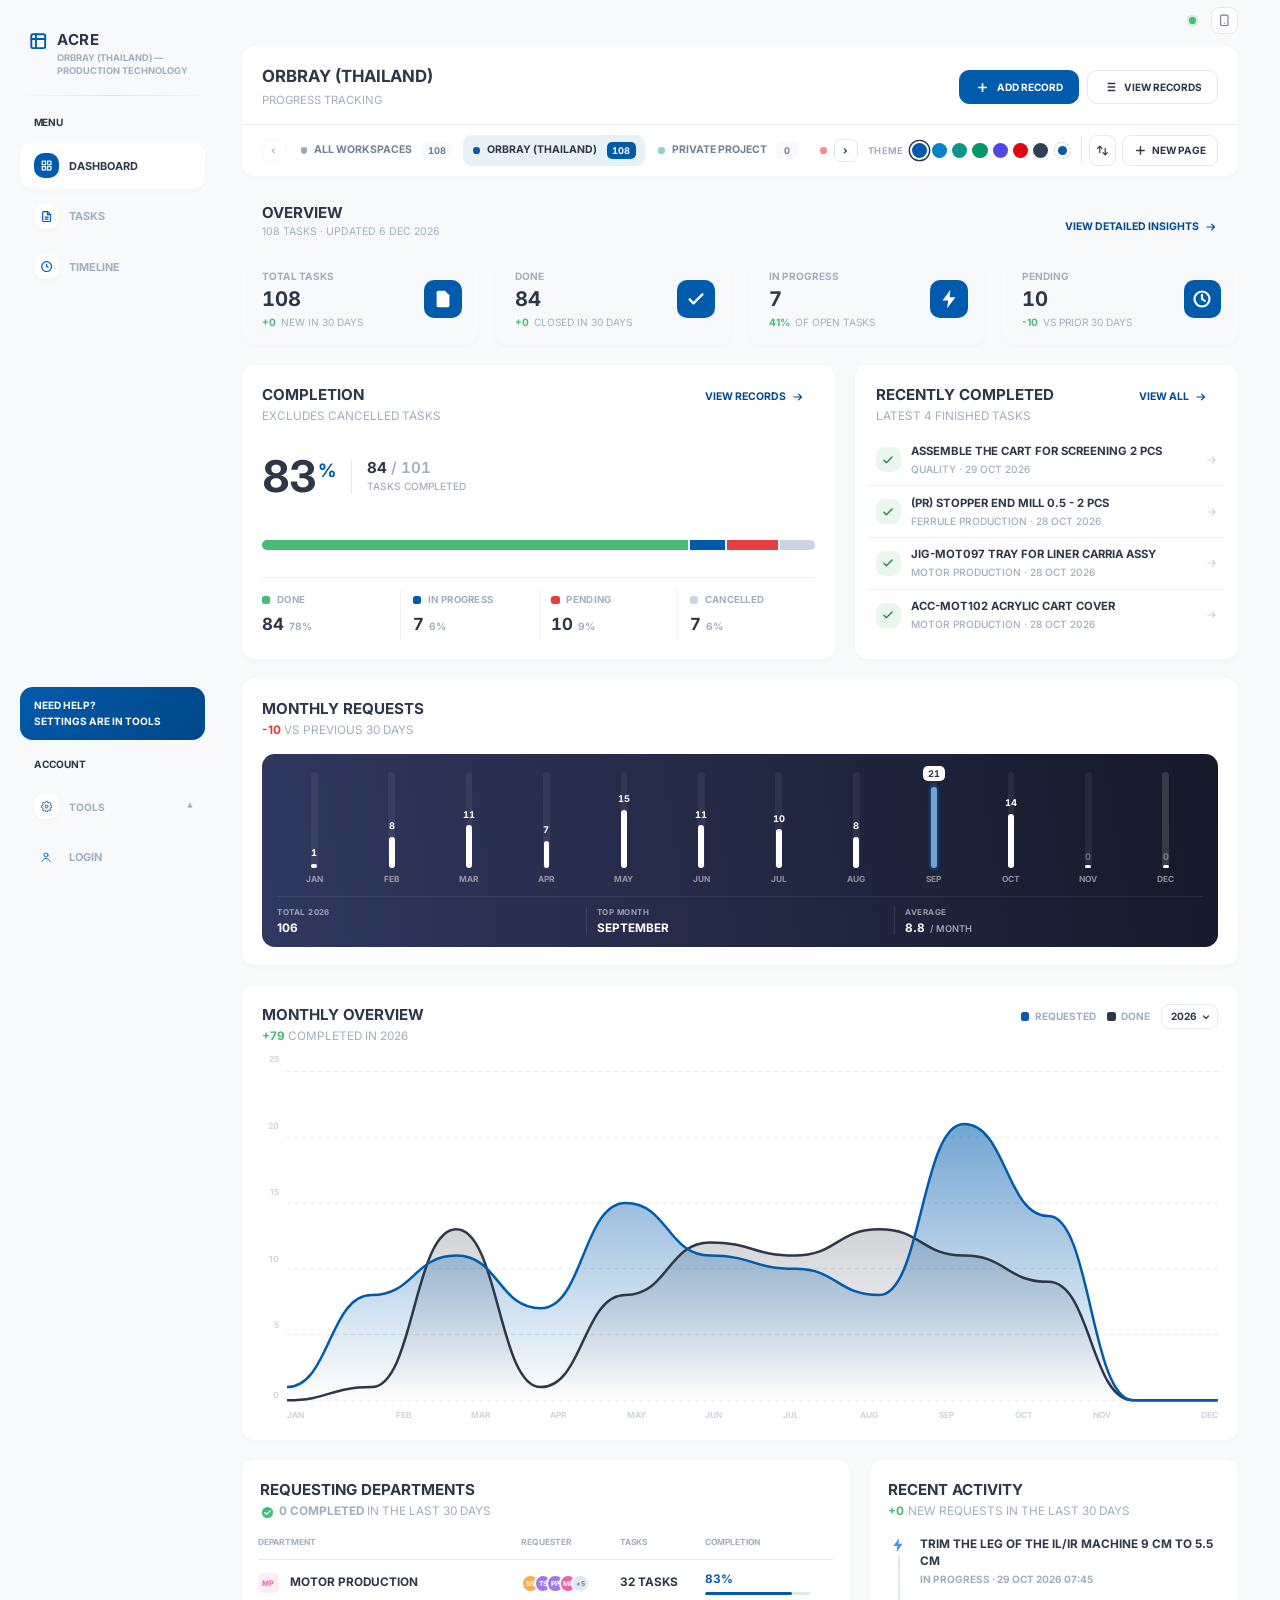
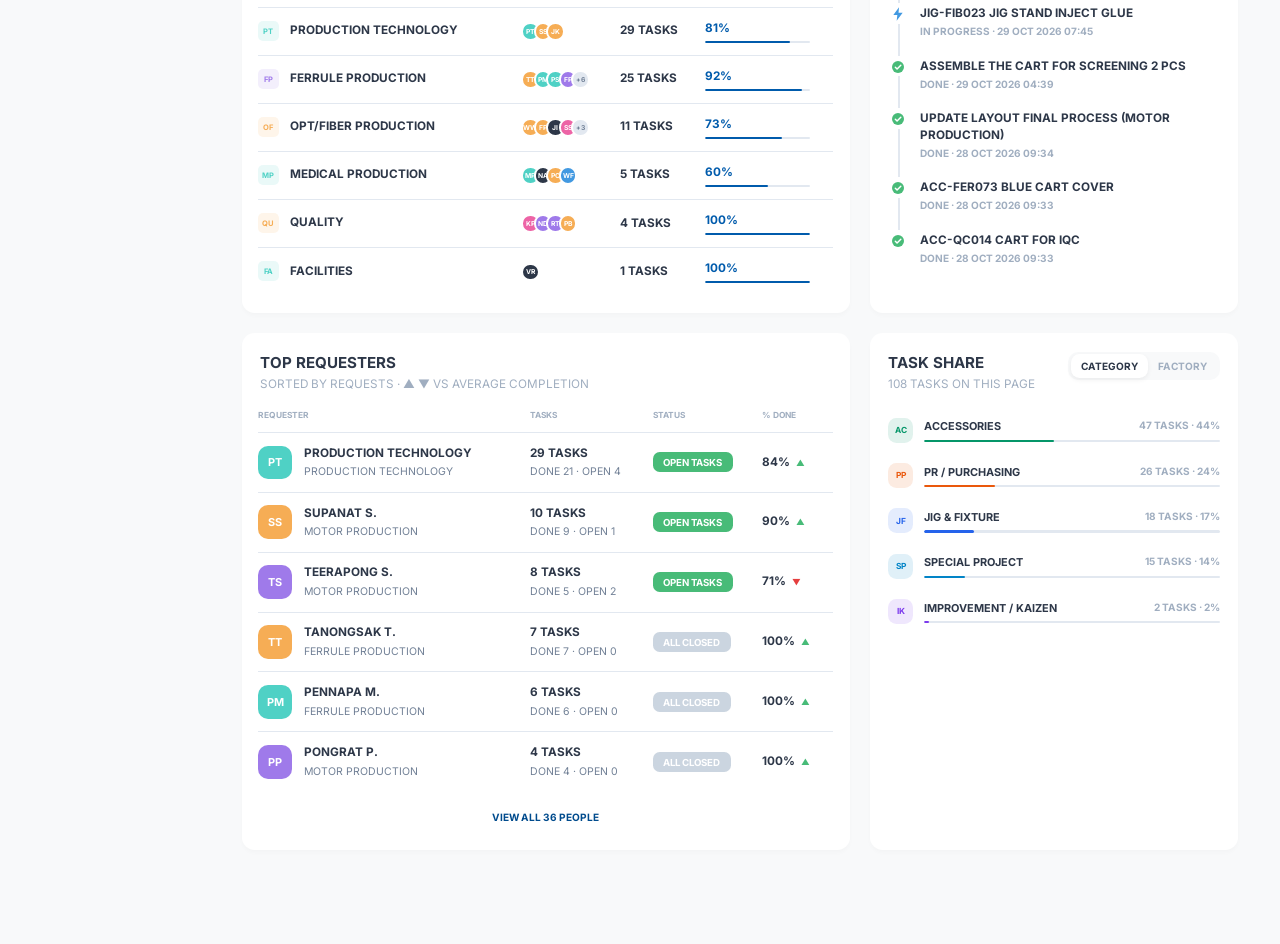
==== commit a4a27acc: "Add files via upload" ====
--- a/ACHIEVEMENT RECORD.html
+++ b/ACHIEVEMENT RECORD.html
@@ -3,32 +3,31 @@
 <head>
   <meta charset="UTF-8">
   <meta name="viewport" content="width=device-width, initial-scale=1.0, maximum-scale=1.0, user-scalable=no, viewport-fit=cover">
-  <title>ACRE | TASK TRACKER</title>
+  <title>ACRE</title>
   <!-- Favicon: Official Brand Badge (Matching Website Header Logo) -->
-  <link rel="icon" type="image/svg+xml" href="data:image/svg+xml,%3Csvg xmlns='http://www.w3.org/2000/svg' viewBox='0 0 64 64' width='64' height='64'%3E%3Crect width='64' height='64' rx='14' fill='%23E60012'/%3E%3Crect x='11' y='11' width='42' height='42' rx='5' fill='none' stroke='%23ffffff' stroke-width='5.5' stroke-linecap='round' stroke-linejoin='round'/%3E%3Cpath d='M25 11v42M11 25h42' fill='none' stroke='%23ffffff' stroke-width='5.5' stroke-linecap='round' stroke-linejoin='round'/%3E%3C/svg%3E">
-  <link rel="icon" type="image/svg+xml" href="favicon.svg?v=20261003_v1">
-  <link rel="alternate icon" type="image/png" href="favicon.png?v=20261003_v1">
-  <link rel="shortcut icon" href="favicon.ico?v=20261003_v1">
+  <link rel="icon" type="image/svg+xml" href="favicon.svg?v=20261104_acre">
+  <link rel="alternate icon" type="image/png" href="favicon.png?v=20261104_acre">
+  <link rel="shortcut icon" href="favicon.ico?v=20261104_acre">
   <!-- Mobile & PWA Optimization Meta Tags -->
-  <meta name="theme-color" content="#E60012">
+  <meta name="theme-color" content="#005BAC">
   <meta name="mobile-web-app-capable" content="yes">
   <meta name="apple-mobile-web-app-capable" content="yes">
   <meta name="apple-mobile-web-app-status-bar-style" content="default">
   <meta name="apple-mobile-web-app-title" content="ACRE">
   <link rel="manifest" href="manifest.json">
-  <link rel="apple-touch-icon" href="favicon.png?v=20261003_v1">
+  <link rel="apple-touch-icon" href="favicon.png?v=20261104_acre">
   <!-- High-Performance Cache Policy (Allows In-Session Browser Caching with Version Query Busting) -->
   <meta http-equiv="Cache-Control" content="max-age=3600, must-revalidate">
   <!-- Google Fonts: Sarabun & Inter -->
   <link rel="preconnect" href="https://fonts.googleapis.com">
   <link rel="preconnect" href="https://fonts.gstatic.com" crossorigin>
-  <link href="https://fonts.googleapis.com/css2?family=IBM+Plex+Sans+Thai:wght@400;500;600;700&family=Noto+Sans+Thai:wght@400;500;600;700&family=Sarabun:wght@300;400;500;600;700&display=swap" rel="stylesheet">
+  <link href="https://fonts.googleapis.com/css2?family=Inter:wght@400;500;600;700;800&family=IBM+Plex+Sans+Thai:wght@400;500;600;700&family=Noto+Sans+Thai:wght@400;500;600;700&family=Sarabun:wght@300;400;500;600;700&display=swap" rel="stylesheet">
   <link rel="stylesheet" href="styles.css?v=20261029_v36_opt">
-  <link rel="stylesheet" href="figma-theme.css?v=20261103_v39">
-  <link rel="stylesheet" id="fxScaleCss" href="figma-scale.css?v=20261103_v39">
+  <link rel="stylesheet" href="figma-theme.css?v=20261103_v49">
+  <link rel="stylesheet" id="fxScaleCss" href="figma-scale.css?v=20261103_v49">
   <!-- Chart.js CDN for Real-time Analytics -->
   <script src="https://cdn.jsdelivr.net/npm/chart.js@4.4.1/dist/chart.umd.min.js"></script>
-  <script src="figma-theme.js?v=20261103_v39"></script>
+  <script src="figma-theme.js?v=20261103_v49"></script>
   <!-- Google Firebase SDK (v10 compat) for Multi-Device Real-Time Cloud Sync -->
   <script src="https://www.gstatic.com/firebasejs/10.8.0/firebase-app-compat.js"></script>
   <script src="https://www.gstatic.com/firebasejs/10.8.0/firebase-firestore-compat.js"></script>
@@ -1888,12 +1887,12 @@
   <script src="job_requests_db.js?v=20260909_8"></script>
   <!-- Application Logic Script -->
   <script src="app.js?v=20261029_v36_opt"></script>
-  <script src="figma-dashboard.js?v=20261103_v39"></script>
-  <script src="figma-table.js?v=20261103_v39"></script>
-  <script src="figma-pages.js?v=20261103_v39"></script>
-  <script src="figma-profile.js?v=20261103_v39"></script>
-  <script src="figma-i18n.js?v=20261103_v39"></script>
-  <script src="figma-case.js?v=20261103_v39"></script>
+  <script src="figma-dashboard.js?v=20261103_v49"></script>
+  <script src="figma-table.js?v=20261103_v49"></script>
+  <script src="figma-pages.js?v=20261103_v49"></script>
+  <script src="figma-profile.js?v=20261103_v49"></script>
+  <script src="figma-i18n.js?v=20261103_v49"></script>
+  <script src="figma-case.js?v=20261103_v49"></script>
 
   <!-- iOS Mobile Action Sheet for Card (Edit / Delete / Cancel) -->
   <div id="mobileActionSheet" class="ios-action-sheet-overlay" onclick="closeMobileActionSheet(event)">
--- a/figma-theme.css
+++ b/figma-theme.css
@@ -1,4 +1,4 @@
-@font-face{font-family:"NoEmoji";src:url([data-uri]) format("truetype");font-display:block;}
+@font-face{font-family:"NoEmoji";src:url([data-uri]) format("truetype");font-display:block;ascent-override:96.875%;descent-override:24.15%;line-gap-override:0%;}
 /* ==========================================================================
    ACHIEVEMENT RECORD — "Drafting Table" interface layer
    Loaded after styles.css. Changes appearance only; every ID, class and
@@ -496,7 +496,7 @@
 html body .data-table thead th {
   background: var(--fx-subtle) !important; color: var(--fx-ink-2) !important; font-size: 12px !important; font-weight: 500 !important;
   letter-spacing: 0 !important; border-bottom: 1px solid var(--fx-line) !important; border-top: 0 !important; padding: 10px 14px !important;
-  text-transform: none !important; box-shadow: none !important;
+  text-transform: uppercase !important; box-shadow: none !important;
 }
 html body .data-table tbody td {
   border-bottom: 1px solid var(--fx-line) !important; padding: 14px !important; color: var(--fx-ink) !important; font-size: 13px !important;
@@ -1117,8 +1117,8 @@
   --fx-prog: #4299E1; --fx-prog-bg: #EBF8FF;
   --fx-r-lg: 15px; --fx-r-md: 12px; --fx-r-sm: 12px; --fx-r-xs: 8px;
   --fx-shadow: var(--pu-shadow); --fx-shadow-pop: var(--pu-shadow-pop);
-  --fx-font: "NoEmoji", "Helvetica Neue", Helvetica, Arial, "Noto Sans Thai", "Sarabun", sans-serif;
-  --fx-font-emoji: "Helvetica Neue", Helvetica, Arial, "Noto Sans Thai", "Sarabun", sans-serif;
+  --fx-font: "NoEmoji", "Inter", "IBM Plex Sans Thai", "Noto Sans Thai", "Helvetica Neue", Arial, sans-serif;
+  --fx-font-emoji: "Inter", "IBM Plex Sans Thai", "Noto Sans Thai", "Helvetica Neue", Arial, sans-serif;
   --font-family: var(--fx-font);
   --fx-rail: 264px;
 }
@@ -1208,7 +1208,7 @@
 html body .chart-title { color: var(--pu-ink) !important; font-size: 18px !important; font-weight: 700 !important; border-bottom: 0 !important; padding-bottom: 0 !important; }
 html body .section-title { color: var(--pu-ink) !important; font-size: 18px !important; }
 html body .eng-flat-track, html body .eng-line-track { height: 3px !important; background: var(--pu-g2) !important; }
-html body .eng-flat-fill, html body .eng-line-fill { background: var(--pu-teal) !important; }
+html body .eng-line-fill { background: var(--primary) !important; }
 
 /* controls */
 html body .search-input, html body .filter-select { border-radius: 15px !important; border: 1px solid var(--pu-g2) !important; font-size: 13px !important; font-weight: 400 !important; color: var(--pu-ink) !important; }
@@ -1741,10 +1741,11 @@
 .pu-dark-chart-v .pu-wbar .pu-wbar-fill { max-height: none !important; }
 
 /* ==========================================================================
-   Title case is applied by figma-case.js; turn off every CSS uppercase rule
+   All interface text in capitals (typed values in inputs stay as typed)
    ========================================================================== */
 html body, html body *, html body *::before, html body *::after,
-html body input::placeholder, html body textarea::placeholder { text-transform: none !important; }
+html body input::placeholder, html body textarea::placeholder { text-transform: uppercase !important; }
+html body input, html body textarea, html body [contenteditable="true"], html body [contenteditable="true"] * { text-transform: none !important; }
 
 
 /* ==========================================================================
@@ -2057,3 +2058,200 @@
 
 /* lock the page (not only body) while a modal is open, so no empty scrollbar strip shows */
 html:has(body.modal-open) { overflow: hidden !important; }
+
+/* ==========================================================================
+   Add / edit task form: one 6-column grid, calm labels, even fields
+   ========================================================================== */
+html body #achievementModal .modal-content { max-width: 780px !important; width: calc(100vw - 48px) !important; border-radius: 18px !important; }
+html body #achievementModal .modal-header { padding: 20px 28px !important; }
+html body #achievementModal .modal-header h2, html body #achievementModal .modal-header h3, html body #achievementModal .modal-title { font-size: 16px !important; font-weight: 700 !important; letter-spacing: .02em !important; }
+html body #achievementModal .modal-body {
+  display: grid !important; grid-template-columns: repeat(6, minmax(0, 1fr)); column-gap: 14px; row-gap: 18px;
+  padding: 24px 28px 28px !important; align-content: start;
+}
+html body #achievementModal .modal-body > * { grid-column: 1 / -1; margin: 0 !important; min-width: 0; }
+html body #achievementModal .modal-body > .form-grid, html body #achievementModal .modal-body > .form-grid-3,
+html body #achievementModal #fgExcelTrackingWrap, html body #achievementModal #fgExcelTrackingWrap > .form-grid, html body #achievementModal #fgExcelTrackingWrap > .form-grid-3 { display: contents; }
+html body #achievementModal .modal-body > .form-grid > .form-group { grid-column: span 3; margin: 0 !important; min-width: 0; }
+html body #achievementModal .modal-body > .form-grid-3 > .form-group,
+html body #achievementModal #fgExcelTrackingWrap > .form-grid > .form-group,
+html body #achievementModal #fgExcelTrackingWrap > .form-grid-3 > .form-group { grid-column: span 2; margin: 0 !important; min-width: 0; }
+html body #achievementModal #fgExcelTrackingWrap > .form-section-divider { grid-column: 1 / -1; }
+html body #achievementModal .form-group { margin: 0 !important; }
+
+/* labels */
+html body #achievementModal .form-label {
+  display: flex !important; align-items: center; justify-content: space-between; gap: 8px;
+  font-size: 11px !important; font-weight: 600 !important; color: #718096 !important; letter-spacing: .05em !important;
+  margin: 0 0 7px !important; line-height: 1.2 !important; white-space: nowrap;
+}
+html body #achievementModal .form-label { justify-content: flex-start !important; }
+html body #achievementModal .form-label > small { margin-left: auto; }
+html body #achievementModal .form-label > span[style*="red"] { color: #E53E3E !important; margin-left: -4px; }
+html body #achievementModal .form-label small { font-size: 10px !important; font-weight: 500 !important; color: #A0AEC0 !important; letter-spacing: .03em; overflow: hidden; text-overflow: ellipsis; }
+html body #achievementModal .achv-label-badge { font-size: 10px !important; padding: 2px 7px !important; border-radius: 6px !important; background: color-mix(in srgb, var(--primary) 8%, #fff) !important; color: var(--primary) !important; border: 0 !important; }
+
+/* fields */
+html body #achievementModal .form-control {
+  height: 42px !important; min-height: 42px !important; padding: 0 14px !important; border-radius: 10px !important;
+  border: 1px solid #E2E8F0 !important; background-color: #fff !important; box-shadow: none !important;
+  font-size: 13px !important; font-weight: 500 !important; color: #2D3748 !important; width: 100% !important;
+}
+html body #achievementModal textarea.form-control { height: auto !important; min-height: 84px !important; padding: 12px 14px !important; line-height: 1.5 !important; resize: vertical; }
+html body #achievementModal select.form-control { padding-right: 36px !important; }
+html body #achievementModal .form-control:focus { border-color: var(--primary) !important; box-shadow: 0 0 0 3px color-mix(in srgb, var(--primary) 14%, transparent) !important; outline: none !important; }
+html body #achievementModal .form-control::placeholder { color: #A0AEC0 !important; font-weight: 400 !important; }
+
+/* workspace box */
+html body #achievementModal #fgWorkspaceSelector { background: #F7F9FC !important; border: 1px solid #EDF2F7 !important; border-radius: 14px !important; padding: 16px 18px !important; }
+html body #achievementModal #fgWorkspaceSelector .ws-selector-header { margin-bottom: 8px !important; }
+html body #achievementModal #fgWorkspaceSelector .form-label { margin: 0 !important; color: #2D3748 !important; }
+html body #achievementModal #fgWorkspaceSelector .btn { height: 30px !important; padding: 0 12px !important; font-size: 10.5px !important; border-radius: 8px !important; background: #fff !important; border: 1px solid #E2E8F0 !important; color: var(--primary) !important; }
+html body #achievementModal .ws-selector-hint { margin-top: 8px !important; font-size: 10.5px !important; color: #A0AEC0 !important; letter-spacing: .03em; }
+
+/* section titles: text + hairline */
+html body #achievementModal .form-section-divider {
+  display: flex !important; align-items: center; gap: 12px; background: none !important; border: 0 !important; padding: 6px 0 0 !important; margin: 4px 0 0 !important;
+  font-size: 11px !important; font-weight: 700 !important; color: #2D3748 !important; letter-spacing: .08em !important; border-radius: 0 !important;
+}
+html body #achievementModal .form-section-divider::after { content: ''; flex: 1; height: 1px; background: #EDF2F7; }
+
+/* attachments */
+html body #achievementModal .modal-body .btn-outline, html body #achievementModal #btnSelectPdf {
+  height: 38px !important; padding: 0 14px !important; border-radius: 10px !important; font-size: 11px !important; font-weight: 600 !important;
+  background: #fff !important; border: 1px solid #E2E8F0 !important; color: #2D3748 !important; display: inline-flex !important; align-items: center; gap: 8px;
+}
+html body #achievementModal input[type="file"].form-control, html body #achievementModal input[type="file"] { height: 42px !important; padding: 6px 8px !important; font-size: 12px !important; }
+html body #achievementModal input[type="file"]::file-selector-button {
+  height: 28px; margin-right: 12px; padding: 0 12px; border-radius: 8px; border: 1px solid #E2E8F0; background: #F7F9FC; color: #2D3748;
+  font: inherit; font-size: 11px; font-weight: 600; text-transform: uppercase; cursor: pointer;
+}
+
+/* footer */
+html body #achievementModal .modal-footer { padding: 16px 28px !important; gap: 10px !important; }
+html body #achievementModal .modal-footer .btn { height: 40px !important; min-width: 96px; border-radius: 10px !important; font-size: 12px !important; font-weight: 700 !important; }
+
+@media (max-width: 768px) {
+  html body #achievementModal .modal-body { grid-template-columns: repeat(2, minmax(0, 1fr)); padding: 18px !important; }
+  html body #achievementModal .modal-body > .form-grid > .form-group,
+  html body #achievementModal .modal-body > .form-grid-3 > .form-group,
+  html body #achievementModal #fgExcelTrackingWrap > .form-grid > .form-group,
+  html body #achievementModal #fgExcelTrackingWrap > .form-grid-3 > .form-group { grid-column: 1 / -1; }
+}
+
+/* ==========================================================================
+   Work analytics (detailed insights)
+   ========================================================================== */
+html body .analytics-section > .section-header { display: flex !important; align-items: center !important; justify-content: space-between !important; gap: 12px; margin: 8px 0 18px !important; padding: 0 !important; border: 0 !important; }
+html body .analytics-section .section-title { display: flex !important; align-items: center !important; gap: 12px !important; font-size: 17px !important; font-weight: 700 !important; color: #2D3748 !important; letter-spacing: .02em !important; margin: 0 !important; }
+html body .analytics-section .section-title > svg { width: 34px !important; height: 34px !important; padding: 9px; border-radius: 11px; background: var(--primary); color: #fff; box-sizing: border-box; flex: none; }
+html body .ranking-toggle-btn { height: 34px !important; padding: 0 14px !important; border-radius: 10px !important; background: #fff !important; border: 1px solid #E2E8F0 !important; color: #A0AEC0 !important; font-size: 10.5px !important; font-weight: 700 !important; letter-spacing: .04em !important; display: inline-flex !important; align-items: center !important; gap: 8px !important; box-shadow: none !important; }
+html body .ranking-toggle-btn::before { content: ''; width: 7px; height: 7px; border-radius: 50%; background: #CBD5E0; flex: none; }
+html body .ranking-toggle-btn.btn-active-toggle { color: #2D3748 !important; }
+html body .ranking-toggle-btn.btn-active-toggle::before { background: #48BB78; box-shadow: 0 0 0 3px rgba(72, 187, 120, .18); }
+html body #engInsightsToggleIcon, html body #rankingToggleIcon { display: none !important; }
+
+html body .analytics-section .chart-box { background: #fff !important; border: 0 !important; border-radius: 18px !important; box-shadow: 0 3.5px 5.5px rgba(0, 0, 0, .02) !important; padding: 22px 24px 24px !important; }
+html body .analytics-section .chart-title { display: flex !important; align-items: baseline !important; justify-content: space-between !important; gap: 16px !important; margin: 0 0 18px !important; padding: 0 !important; border: 0 !important; font-size: 14.5px !important; font-weight: 700 !important; color: #2D3748 !important; letter-spacing: .02em !important; line-height: 1.35 !important; }
+html body .analytics-section .eng-title-meta { font-size: 10.5px !important; font-weight: 600 !important; color: #A0AEC0 !important; background: none !important; border: 0 !important; padding: 0 !important; white-space: nowrap !important; letter-spacing: .05em !important; }
+
+/* status summary above the bar chart */
+html body .status-summary-pills { display: flex !important; flex-wrap: wrap !important; gap: 8px 20px !important; margin: -4px 0 16px !important; padding: 0 !important; background: none !important; border: 0 !important; }
+html body .status-summary-pill { display: inline-flex !important; align-items: center !important; gap: 7px !important; padding: 0 !important; background: none !important; border: 0 !important; box-shadow: none !important; font-size: 11px !important; color: #718096 !important; cursor: pointer; border-radius: 0 !important; }
+html body .status-summary-pill .pill-dot { width: 8px !important; height: 8px !important; border-radius: 50% !important; }
+html body .status-summary-pill .pill-label { font-weight: 500 !important; color: #718096 !important; }
+html body .status-summary-pill .pill-count { font-weight: 700 !important; color: #2D3748 !important; }
+html body .status-summary-pill:hover .pill-label { color: #2D3748 !important; }
+html body .dot-wait, html body .pill-wait .pill-dot { background: #E53E3E !important; }
+
+/* donut + list cards */
+html body .eng-donut-layout { gap: 20px !important; }
+html body .eng-donut-center-num { font-size: 24px !important; font-weight: 700 !important; color: #2D3748 !important; letter-spacing: -.02em; }
+html body .eng-donut-center-lbl { font-size: 9.5px !important; font-weight: 600 !important; color: #A0AEC0 !important; letter-spacing: .08em !important; }
+html body .eng-flat-list { display: flex !important; flex-direction: column !important; gap: 14px !important; }
+html body .eng-flat-row { padding: 0 !important; margin: 0 !important; border: 0 !important; background: none !important; cursor: pointer; }
+html body .eng-flat-row-top { display: flex !important; align-items: center !important; justify-content: space-between !important; gap: 10px; margin: 0 0 7px !important; }
+html body .eng-flat-name { display: inline-flex !important; align-items: center !important; gap: 9px !important; min-width: 0; font-size: 11.5px !important; font-weight: 600 !important; color: #2D3748 !important; }
+html body .eng-flat-name-text { white-space: nowrap; overflow: hidden; text-overflow: ellipsis; }
+html body .eng-dot { width: 8px !important; height: 8px !important; border-radius: 50% !important; flex: none; }
+html body .eng-flat-val { display: inline-flex !important; align-items: baseline !important; gap: 10px !important; white-space: nowrap; }
+html body .eng-flat-count { font-size: 10.5px !important; color: #A0AEC0 !important; font-weight: 500 !important; }
+html body .eng-flat-count b { font-size: 12px !important; color: #2D3748 !important; font-weight: 700 !important; }
+html body .eng-flat-pct { min-width: 40px; text-align: right; font-size: 11px !important; font-weight: 600 !important; color: #718096 !important; }
+html body .eng-flat-track { height: 4px !important; border-radius: 99px !important; background: #EDF2F7 !important; overflow: hidden; }
+html body .eng-flat-row:hover .eng-flat-name { color: var(--primary) !important; }
+
+/* team tables */
+html body .eng-support-table { width: 100% !important; border-collapse: collapse !important; }
+html body .eng-support-table th { padding: 0 10px 10px !important; border-bottom: 1px solid #EDF2F7 !important; background: none !important; font-size: 10px !important; font-weight: 600 !important; color: #A0AEC0 !important; letter-spacing: .06em !important; text-align: left; white-space: nowrap; }
+html body .eng-support-table th:first-child, html body .eng-support-table td:first-child { padding-left: 0 !important; }
+html body .eng-support-table th:last-child, html body .eng-support-table td:last-child { padding-right: 0 !important; }
+html body .eng-support-table td { padding: 12px 10px !important; border-bottom: 1px solid #F1F3F6 !important; background: none !important; vertical-align: middle !important; font-size: 12px !important; color: #2D3748 !important; }
+html body .eng-support-table tr:last-child td { border-bottom: 0 !important; }
+html body .eng-sup-tr { cursor: pointer; }
+html body .eng-sup-tr:hover td { background: #F8F9FB !important; }
+html body .sup-td-name { display: flex !important; align-items: center !important; gap: 9px !important; white-space: nowrap; }
+html body .sup-color-bar { width: 8px !important; height: 8px !important; border-radius: 50% !important; flex: none; display: inline-block !important; }
+html body .sup-member-name { font-weight: 600 !important; color: #2D3748 !important; font-size: 12px !important; }
+html body .sup-role-tag { font-size: 9px !important; font-weight: 700 !important; letter-spacing: .06em !important; padding: 3px 7px !important; border-radius: 6px !important; border: 0 !important; background: #F1F3F6 !important; color: #718096 !important; }
+html body .sup-role-tag.role-tooling { background: #FFFAF0 !important; color: #C05621 !important; }
+html body .sup-role-tag.role-design { background: color-mix(in srgb, var(--primary) 8%, #fff) !important; color: var(--primary) !important; }
+html body .sup-td-status { white-space: nowrap; }
+html body .sup-tag { background: none !important; border: 0 !important; padding: 0 !important; margin: 0 12px 0 0 !important; font-size: 10.5px !important; font-weight: 600 !important; color: #A0AEC0 !important; }
+html body .sup-tag.tag-done { color: #2F855A !important; }
+html body .sup-td-count { white-space: nowrap; text-align: right; font-size: 10.5px !important; color: #A0AEC0 !important; }
+html body .sup-td-count b { font-size: 12px !important; color: #2D3748 !important; }
+html body .sup-all-pct { color: #A0AEC0 !important; margin-left: 4px; }
+html body .sup-inline-bar-wrap { display: flex !important; align-items: center !important; gap: 10px !important; justify-content: flex-end; }
+html body .sup-inline-bar-track { flex: 1; max-width: 90px; height: 4px !important; border-radius: 99px !important; background: #EDF2F7 !important; overflow: hidden; }
+html body .sup-inline-bar-fill { height: 100% !important; border-radius: 99px !important; }
+html body .sup-team-pct { min-width: 44px; text-align: right; font-size: 11.5px !important; font-weight: 700 !important; }
+
+/* bar lists: sub status, job type, department, process */
+html body .eng-flat-scroll { max-height: 300px !important; overflow-y: auto !important; padding-right: 10px !important; margin-right: -10px; scrollbar-width: thin; scrollbar-color: #E2E8F0 transparent; }
+html body .eng-flat-scroll::-webkit-scrollbar { width: 4px; } html body .eng-flat-scroll::-webkit-scrollbar-thumb { background: #E2E8F0; border-radius: 4px; }
+html body .eng-line-row { display: grid !important; grid-template-columns: minmax(0, 1.25fr) minmax(0, 1fr) 128px !important; align-items: center !important; gap: 18px !important; padding: 11px 0 !important; margin: 0 !important; border: 0 !important; border-bottom: 1px solid #F1F3F6 !important; background: none !important; border-radius: 0 !important; cursor: pointer; }
+html body .eng-line-row:last-child { border-bottom: 0 !important; }
+html body .eng-line-left { display: flex !important; align-items: center !important; gap: 8px !important; min-width: 0; }
+html body .eng-line-title { font-size: 11.5px !important; font-weight: 600 !important; color: #2D3748 !important; white-space: nowrap; overflow: hidden; text-overflow: ellipsis; }
+html body .eng-line-sub { font-size: 9.5px !important; font-weight: 700 !important; color: #718096 !important; background: #F1F3F6 !important; border: 0 !important; padding: 3px 6px !important; border-radius: 6px !important; flex: none; }
+html body .eng-line-track { height: 4px !important; border-radius: 99px !important; background: #EDF2F7 !important; overflow: hidden; }
+html body .eng-line-right { display: flex !important; align-items: baseline !important; justify-content: flex-end !important; gap: 10px !important; white-space: nowrap; }
+html body .eng-line-count { font-size: 10.5px !important; color: #A0AEC0 !important; font-weight: 500 !important; }
+html body .eng-line-count b { font-size: 12px !important; color: #2D3748 !important; font-weight: 700 !important; }
+html body .eng-line-pct { min-width: 40px; text-align: right; font-size: 11px !important; font-weight: 600 !important; color: #718096 !important; }
+html body .eng-line-row:hover .eng-line-title { color: var(--primary) !important; }
+
+/* requester ranking */
+html body .requester-ranking-section { background: #fff !important; border: 0 !important; border-radius: 18px !important; box-shadow: 0 3.5px 5.5px rgba(0, 0, 0, .02) !important; padding: 22px 24px 24px !important; }
+html body .ranking-header { display: flex !important; align-items: center !important; justify-content: space-between !important; gap: 12px; padding: 0 0 18px !important; margin: 0 0 18px !important; border-bottom: 1px solid #EDF2F7 !important; }
+html body .ranking-main-title { display: flex !important; align-items: center !important; gap: 10px !important; font-size: 14.5px !important; font-weight: 700 !important; color: #2D3748 !important; letter-spacing: .02em !important; }
+html body .ranking-badge-count { font-size: 10px !important; font-weight: 700 !important; padding: 3px 8px !important; border-radius: 6px !important; background: #F1F3F6 !important; color: #718096 !important; border: 0 !important; }
+html body .ranking-subtitle { margin-top: 4px; font-size: 10.5px !important; color: #A0AEC0 !important; letter-spacing: .04em !important; }
+html body .ranking-header-controls .btn { height: 32px !important; padding: 0 12px !important; border-radius: 10px !important; font-size: 10.5px !important; font-weight: 700 !important; background: #fff !important; border: 1px solid #E2E8F0 !important; color: #4A5568 !important; box-shadow: none !important; }
+html body .ranking-cards-grid { display: grid !important; grid-template-columns: repeat(auto-fill, minmax(220px, 1fr)) !important; gap: 14px !important; }
+html body .ranking-cards-grid > .ranking-card { background: #F8F9FB !important; border: 1px solid transparent !important; border-radius: 14px !important; padding: 16px !important; box-shadow: none !important; cursor: pointer; transition: border-color .15s ease, background .15s ease; }
+html body .ranking-cards-grid > .ranking-card:hover { background: #fff !important; border-color: #E2E8F0 !important; }
+html body .ranking-card-top { display: flex !important; align-items: flex-start !important; gap: 10px !important; margin-bottom: 14px !important; }
+html body .ranking-badge-pill { flex: none; font-size: 9.5px !important; font-weight: 700 !important; letter-spacing: .04em; padding: 4px 7px !important; border-radius: 6px !important; border: 0 !important; background: #EDF2F7 !important; color: #718096 !important; }
+html body .ranking-badge-pill.rank-1 { background: var(--primary) !important; color: #fff !important; }
+html body .ranking-badge-pill.rank-2, html body .ranking-badge-pill.rank-3 { background: color-mix(in srgb, var(--primary) 12%, #fff) !important; color: var(--primary) !important; }
+html body .ranking-user-info { flex: 1; min-width: 0; }
+html body .ranking-name { font-size: 12px !important; font-weight: 700 !important; color: #2D3748 !important; white-space: nowrap; overflow: hidden; text-overflow: ellipsis; }
+html body .ranking-meta { margin-top: 3px; font-size: 10px !important; color: #A0AEC0 !important; white-space: nowrap; overflow: hidden; text-overflow: ellipsis; }
+html body .ranking-count-box { flex: none; display: flex !important; flex-direction: column !important; align-items: flex-end !important; gap: 3px; }
+html body .ranking-count-val { font-size: 15px !important; font-weight: 700 !important; color: #2D3748 !important; line-height: 1 !important; }
+html body .ranking-count-val small { font-size: 9.5px !important; color: #A0AEC0 !important; font-weight: 600 !important; }
+html body .ranking-pct-val { font-size: 10px !important; font-weight: 700 !important; color: var(--primary) !important; background: none !important; border: 0 !important; padding: 0 !important; }
+html body .ranking-progress-bar { display: flex !important; height: 4px !important; border-radius: 99px !important; overflow: hidden; background: #EDF2F7 !important; gap: 0 !important; margin: 0 0 12px !important; }
+html body .r-bar-done, html body .r-dot-done { background: #48BB78 !important; }
+html body .r-bar-in-progress, html body .r-dot-in-progress { background: var(--primary) !important; }
+html body .r-bar-wait, html body .r-dot-wait { background: #E53E3E !important; }
+html body .r-bar-cancel, html body .r-dot-cancel { background: #CBD5E0 !important; }
+html body .ranking-status-row { display: flex !important; flex-wrap: wrap !important; gap: 6px 12px !important; }
+html body .r-stat { display: inline-flex !important; align-items: center !important; gap: 5px !important; background: none !important; border: 0 !important; padding: 0 !important; font-size: 9.5px !important; color: #A0AEC0 !important; font-weight: 600 !important; }
+html body .r-stat b { color: #2D3748 !important; }
+html body .r-dot { width: 6px !important; height: 6px !important; border-radius: 50% !important; }
+
+html body .analytics-section .chart-box .chart-title .eng-title-meta, html body .analytics-section .chart-box .chart-title .eng-title-meta * { color: #A0AEC0 !important; font-weight: 600 !important; }
+html body .requester-ranking-section { margin-left: 0 !important; margin-right: 0 !important; width: auto !important; }
--- a/figma-scale.css
+++ b/figma-scale.css
@@ -9152,7 +9152,7 @@
 html body .data-table thead th{
   background: var(--fx-subtle) !important; color: var(--fx-ink-2) !important; font-size: 10.08px !important; font-weight: 500 !important;
   letter-spacing: 0 !important; border-bottom: 1px solid var(--fx-line) !important; border-top: 0 !important; padding: 8.4px 11.76px !important;
-  text-transform: none !important; box-shadow: none !important;
+  text-transform: uppercase !important; box-shadow: none !important;
 }
 html body .data-table tbody td{
   border-bottom: 1px solid var(--fx-line) !important; padding: 11.76px !important; color: var(--fx-ink) !important; font-size: 10.92px !important;
@@ -9654,8 +9654,8 @@
   --fx-prog: #4299E1; --fx-prog-bg: #EBF8FF;
   --fx-r-lg: 12.6px; --fx-r-md: 10.08px; --fx-r-sm: 10.08px; --fx-r-xs: 6.72px;
   --fx-shadow: var(--pu-shadow); --fx-shadow-pop: var(--pu-shadow-pop);
-  --fx-font: "NoEmoji", "Helvetica Neue", Helvetica, Arial, "Noto Sans Thai", "Sarabun", sans-serif;
-  --fx-font-emoji: "Helvetica Neue", Helvetica, Arial, "Noto Sans Thai", "Sarabun", sans-serif;
+  --fx-font: "NoEmoji", "Inter", "IBM Plex Sans Thai", "Noto Sans Thai", "Helvetica Neue", Arial, sans-serif;
+  --fx-font-emoji: "Inter", "IBM Plex Sans Thai", "Noto Sans Thai", "Helvetica Neue", Arial, sans-serif;
   --font-family: var(--fx-font);
   --fx-rail: 221.76px;
 }
@@ -9733,7 +9733,7 @@
 html body .chart-title{ color: var(--pu-ink) !important; font-size: 15.12px !important; font-weight: 700 !important; border-bottom: 0 !important; padding-bottom: 0 !important; }
 html body .section-title{ color: var(--pu-ink) !important; font-size: 15.12px !important; }
 html body .eng-flat-track, html body .eng-line-track{ height: 2.52px !important; background: var(--pu-g2) !important; }
-html body .eng-flat-fill, html body .eng-line-fill{ background: var(--pu-teal) !important; }
+html body .eng-line-fill{ background: var(--primary) !important; }
 html body .search-input, html body .filter-select{ border-radius: 12.6px !important; border: 1px solid var(--pu-g2) !important; font-size: 10.92px !important; font-weight: 400 !important; color: var(--pu-ink) !important; }
 html body .search-input:focus, html body .filter-select:focus, html body .form-control:focus{ border-color: var(--pu-teal) !important; box-shadow: 0 0 0 2.52px rgba(var(--primary-rgb, 79,209,197),.22) !important; }
 html body .view-tabs{ background: var(--pu-bg) !important; border-radius: 10.08px !important; }
@@ -10161,7 +10161,8 @@
 .pu-dark-chart-v .pu-wbar.is-peak .pu-wbar-val{ background: #fff !important; border-radius: 5.04px; color: #2D3748; }
 .pu-dark-chart-v .pu-wbar .pu-wbar-fill{ max-height: none !important; }
 html body, html body *, html body *::before, html body *::after,
-html body input::placeholder, html body textarea::placeholder{ text-transform: none !important; }
+html body input::placeholder, html body textarea::placeholder{ text-transform: uppercase !important; }
+html body input, html body textarea, html body [contenteditable="true"], html body [contenteditable="true"] *{ text-transform: none !important; }
 html body .auth-user-dropdown{ width: 228.48px !important; min-width: 0 !important; padding: 6.72px !important; border-radius: 13.44px !important; }
 html body .auth-dropdown-header{ padding: 0 !important; margin: 0 0 5.04px !important; border: 0 !important; }
 html body .auth-dropdown-header > :not(#fxAcct){ display: none !important; }
@@ -10431,6 +10432,169 @@
 @media (max-width: 768px) {html body .pu-comp-hero .pu-comp-num{ font-size: 36.96px !important; }}
 html body .pu-co, html body .pu-co *, html body .pu-share-top b{ text-transform: uppercase !important; }
 html:has(body.modal-open){ overflow: hidden !important; }
+html body #achievementModal .modal-content{ max-width: 655.2px !important; width: calc(100vw - 40.32px) !important; border-radius: 15.12px !important; }
+html body #achievementModal .modal-header{ padding: 16.8px 23.52px !important; }
+html body #achievementModal .modal-header h2, html body #achievementModal .modal-header h3, html body #achievementModal .modal-title{ font-size: 13.44px !important; font-weight: 700 !important; letter-spacing: .02em !important; }
+html body #achievementModal .modal-body{
+  display: grid !important; grid-template-columns: repeat(6, minmax(0, 1fr)); column-gap: 11.76px; row-gap: 15.12px;
+  padding: 20.16px 23.52px 23.52px !important; align-content: start;
+}
+html body #achievementModal .modal-body > *{ grid-column: 1 / -1; margin: 0 !important; min-width: 0; }
+html body #achievementModal .modal-body > .form-grid, html body #achievementModal .modal-body > .form-grid-3,
+html body #achievementModal #fgExcelTrackingWrap, html body #achievementModal #fgExcelTrackingWrap > .form-grid, html body #achievementModal #fgExcelTrackingWrap > .form-grid-3{ display: contents; }
+html body #achievementModal .modal-body > .form-grid > .form-group{ grid-column: span 3; margin: 0 !important; min-width: 0; }
+html body #achievementModal .modal-body > .form-grid-3 > .form-group,
+html body #achievementModal #fgExcelTrackingWrap > .form-grid > .form-group,
+html body #achievementModal #fgExcelTrackingWrap > .form-grid-3 > .form-group{ grid-column: span 2; margin: 0 !important; min-width: 0; }
+html body #achievementModal #fgExcelTrackingWrap > .form-section-divider{ grid-column: 1 / -1; }
+html body #achievementModal .form-group{ margin: 0 !important; }
+html body #achievementModal .form-label{
+  display: flex !important; align-items: center; justify-content: space-between; gap: 6.72px;
+  font-size: 9.24px !important; font-weight: 600 !important; color: #718096 !important; letter-spacing: .05em !important;
+  margin: 0 0 5.88px !important; line-height: 1.2 !important; white-space: nowrap;
+}
+html body #achievementModal .form-label{ justify-content: flex-start !important; }
+html body #achievementModal .form-label > small{ margin-left: auto; }
+html body #achievementModal .form-label > span[style*="red"]{ color: #E53E3E !important; margin-left: -3.36px; }
+html body #achievementModal .form-label small{ font-size: 8.4px !important; font-weight: 500 !important; color: #A0AEC0 !important; letter-spacing: .03em; overflow: hidden; text-overflow: ellipsis; }
+html body #achievementModal .achv-label-badge{ font-size: 8.4px !important; padding: 2px 5.88px !important; border-radius: 5.04px !important; background: color-mix(in srgb, var(--primary) 8%, #fff) !important; color: var(--primary) !important; border: 0 !important; }
+html body #achievementModal .form-control{
+  height: 35.28px !important; min-height: 35.28px !important; padding: 0 11.76px !important; border-radius: 8.4px !important;
+  border: 1px solid #E2E8F0 !important; background-color: #fff !important; box-shadow: none !important;
+  font-size: 10.92px !important; font-weight: 500 !important; color: #2D3748 !important; width: 100% !important;
+}
+html body #achievementModal textarea.form-control{ height: auto !important; min-height: 70.56px !important; padding: 10.08px 11.76px !important; line-height: 1.5 !important; resize: vertical; }
+html body #achievementModal select.form-control{ padding-right: 30.24px !important; }
+html body #achievementModal .form-control:focus{ border-color: var(--primary) !important; box-shadow: 0 0 0 2.52px color-mix(in srgb, var(--primary) 14%, transparent) !important; outline: none !important; }
+html body #achievementModal .form-control::placeholder{ color: #A0AEC0 !important; font-weight: 400 !important; }
+html body #achievementModal #fgWorkspaceSelector{ background: #F7F9FC !important; border: 1px solid #EDF2F7 !important; border-radius: 11.76px !important; padding: 13.44px 15.12px !important; }
+html body #achievementModal #fgWorkspaceSelector .ws-selector-header{ margin-bottom: 6.72px !important; }
+html body #achievementModal #fgWorkspaceSelector .form-label{ margin: 0 !important; color: #2D3748 !important; }
+html body #achievementModal #fgWorkspaceSelector .btn{ height: 25.2px !important; padding: 0 10.08px !important; font-size: 8.82px !important; border-radius: 6.72px !important; background: #fff !important; border: 1px solid #E2E8F0 !important; color: var(--primary) !important; }
+html body #achievementModal .ws-selector-hint{ margin-top: 6.72px !important; font-size: 8.82px !important; color: #A0AEC0 !important; letter-spacing: .03em; }
+html body #achievementModal .form-section-divider{
+  display: flex !important; align-items: center; gap: 10.08px; background: none !important; border: 0 !important; padding: 5.04px 0 0 !important; margin: 3.36px 0 0 !important;
+  font-size: 9.24px !important; font-weight: 700 !important; color: #2D3748 !important; letter-spacing: .08em !important; border-radius: 0 !important;
+}
+html body #achievementModal .form-section-divider::after{ content: ""; flex: 1; height: 1px; background: #EDF2F7; }
+html body #achievementModal .modal-body .btn-outline, html body #achievementModal #btnSelectPdf{
+  height: 31.92px !important; padding: 0 11.76px !important; border-radius: 8.4px !important; font-size: 9.24px !important; font-weight: 600 !important;
+  background: #fff !important; border: 1px solid #E2E8F0 !important; color: #2D3748 !important; display: inline-flex !important; align-items: center; gap: 6.72px;
+}
+html body #achievementModal input[type="file"].form-control, html body #achievementModal input[type="file"]{ height: 35.28px !important; padding: 5.04px 6.72px !important; font-size: 10.08px !important; }
+html body #achievementModal input[type="file"]::file-selector-button{
+  height: 23.52px; margin-right: 10.08px; padding: 0 10.08px; border-radius: 6.72px; border: 1px solid #E2E8F0; background: #F7F9FC; color: #2D3748;
+  font: inherit; font-size: 9.24px; font-weight: 600; text-transform: uppercase; cursor: pointer;
+}
+html body #achievementModal .modal-footer{ padding: 13.44px 23.52px !important; gap: 8.4px !important; }
+html body #achievementModal .modal-footer .btn{ height: 33.6px !important; min-width: 80.64px; border-radius: 8.4px !important; font-size: 10.08px !important; font-weight: 700 !important; }
+@media (max-width: 768px) {html body #achievementModal .modal-body{ grid-template-columns: repeat(2, minmax(0, 1fr)); padding: 15.12px !important; }
+html body #achievementModal .modal-body > .form-grid > .form-group,
+  html body #achievementModal .modal-body > .form-grid-3 > .form-group,
+  html body #achievementModal #fgExcelTrackingWrap > .form-grid > .form-group,
+  html body #achievementModal #fgExcelTrackingWrap > .form-grid-3 > .form-group{ grid-column: 1 / -1; }}
+html body .analytics-section > .section-header{ display: flex !important; align-items: center !important; justify-content: space-between !important; gap: 10.08px; margin: 6.72px 0 15.12px !important; padding: 0 !important; border: 0 !important; }
+html body .analytics-section .section-title{ display: flex !important; align-items: center !important; gap: 10.08px !important; font-size: 14.28px !important; font-weight: 700 !important; color: #2D3748 !important; letter-spacing: .02em !important; margin: 0 !important; }
+html body .analytics-section .section-title > svg{ width: 28.56px !important; height: 28.56px !important; padding: 7.56px; border-radius: 9.24px; background: var(--primary); color: #fff; box-sizing: border-box; flex: none; }
+html body .ranking-toggle-btn{ height: 28.56px !important; padding: 0 11.76px !important; border-radius: 8.4px !important; background: #fff !important; border: 1px solid #E2E8F0 !important; color: #A0AEC0 !important; font-size: 8.82px !important; font-weight: 700 !important; letter-spacing: .04em !important; display: inline-flex !important; align-items: center !important; gap: 6.72px !important; box-shadow: none !important; }
+html body .ranking-toggle-btn::before{ content: ""; width: 5.88px; height: 5.88px; border-radius: 50%; background: #CBD5E0; flex: none; }
+html body .ranking-toggle-btn.btn-active-toggle{ color: #2D3748 !important; }
+html body .ranking-toggle-btn.btn-active-toggle::before{ background: #48BB78; box-shadow: 0 0 0 2.52px rgba(72, 187, 120, .18); }
+html body #engInsightsToggleIcon, html body #rankingToggleIcon{ display: none !important; }
+html body .analytics-section .chart-box{ background: #fff !important; border: 0 !important; border-radius: 15.12px !important; box-shadow: 0 2.94px 4.62px rgba(0, 0, 0, .02) !important; padding: 18.48px 20.16px 20.16px !important; }
+html body .analytics-section .chart-title{ display: flex !important; align-items: baseline !important; justify-content: space-between !important; gap: 13.44px !important; margin: 0 0 15.12px !important; padding: 0 !important; border: 0 !important; font-size: 12.18px !important; font-weight: 700 !important; color: #2D3748 !important; letter-spacing: .02em !important; line-height: 1.35 !important; }
+html body .analytics-section .eng-title-meta{ font-size: 8.82px !important; font-weight: 600 !important; color: #A0AEC0 !important; background: none !important; border: 0 !important; padding: 0 !important; white-space: nowrap !important; letter-spacing: .05em !important; }
+html body .status-summary-pills{ display: flex !important; flex-wrap: wrap !important; gap: 6.72px 16.8px !important; margin: -3.36px 0 13.44px !important; padding: 0 !important; background: none !important; border: 0 !important; }
+html body .status-summary-pill{ display: inline-flex !important; align-items: center !important; gap: 5.88px !important; padding: 0 !important; background: none !important; border: 0 !important; box-shadow: none !important; font-size: 9.24px !important; color: #718096 !important; cursor: pointer; border-radius: 0 !important; }
+html body .status-summary-pill .pill-dot{ width: 6.72px !important; height: 6.72px !important; border-radius: 50% !important; }
+html body .status-summary-pill .pill-label{ font-weight: 500 !important; color: #718096 !important; }
+html body .status-summary-pill .pill-count{ font-weight: 700 !important; color: #2D3748 !important; }
+html body .status-summary-pill:hover .pill-label{ color: #2D3748 !important; }
+html body .dot-wait, html body .pill-wait .pill-dot{ background: #E53E3E !important; }
+html body .eng-donut-layout{ gap: 16.8px !important; }
+html body .eng-donut-center-num{ font-size: 20.16px !important; font-weight: 700 !important; color: #2D3748 !important; letter-spacing: -.02em; }
+html body .eng-donut-center-lbl{ font-size: 7.98px !important; font-weight: 600 !important; color: #A0AEC0 !important; letter-spacing: .08em !important; }
+html body .eng-flat-list{ display: flex !important; flex-direction: column !important; gap: 11.76px !important; }
+html body .eng-flat-row{ padding: 0 !important; margin: 0 !important; border: 0 !important; background: none !important; cursor: pointer; }
+html body .eng-flat-row-top{ display: flex !important; align-items: center !important; justify-content: space-between !important; gap: 8.4px; margin: 0 0 5.88px !important; }
+html body .eng-flat-name{ display: inline-flex !important; align-items: center !important; gap: 7.56px !important; min-width: 0; font-size: 9.66px !important; font-weight: 600 !important; color: #2D3748 !important; }
+html body .eng-flat-name-text{ white-space: nowrap; overflow: hidden; text-overflow: ellipsis; }
+html body .eng-dot{ width: 6.72px !important; height: 6.72px !important; border-radius: 50% !important; flex: none; }
+html body .eng-flat-val{ display: inline-flex !important; align-items: baseline !important; gap: 8.4px !important; white-space: nowrap; }
+html body .eng-flat-count{ font-size: 8.82px !important; color: #A0AEC0 !important; font-weight: 500 !important; }
+html body .eng-flat-count b{ font-size: 10.08px !important; color: #2D3748 !important; font-weight: 700 !important; }
+html body .eng-flat-pct{ min-width: 33.6px; text-align: right; font-size: 9.24px !important; font-weight: 600 !important; color: #718096 !important; }
+html body .eng-flat-track{ height: 3.36px !important; border-radius: 83.16px !important; background: #EDF2F7 !important; overflow: hidden; }
+html body .eng-flat-row:hover .eng-flat-name{ color: var(--primary) !important; }
+html body .eng-support-table{ width: 100% !important; border-collapse: collapse !important; }
+html body .eng-support-table th{ padding: 0 8.4px 8.4px !important; border-bottom: 1px solid #EDF2F7 !important; background: none !important; font-size: 8.4px !important; font-weight: 600 !important; color: #A0AEC0 !important; letter-spacing: .06em !important; text-align: left; white-space: nowrap; }
+html body .eng-support-table th:first-child, html body .eng-support-table td:first-child{ padding-left: 0 !important; }
+html body .eng-support-table th:last-child, html body .eng-support-table td:last-child{ padding-right: 0 !important; }
+html body .eng-support-table td{ padding: 10.08px 8.4px !important; border-bottom: 1px solid #F1F3F6 !important; background: none !important; vertical-align: middle !important; font-size: 10.08px !important; color: #2D3748 !important; }
+html body .eng-support-table tr:last-child td{ border-bottom: 0 !important; }
+html body .eng-sup-tr{ cursor: pointer; }
+html body .eng-sup-tr:hover td{ background: #F8F9FB !important; }
+html body .sup-td-name{ display: flex !important; align-items: center !important; gap: 7.56px !important; white-space: nowrap; }
+html body .sup-color-bar{ width: 6.72px !important; height: 6.72px !important; border-radius: 50% !important; flex: none; display: inline-block !important; }
+html body .sup-member-name{ font-weight: 600 !important; color: #2D3748 !important; font-size: 10.08px !important; }
+html body .sup-role-tag{ font-size: 7.56px !important; font-weight: 700 !important; letter-spacing: .06em !important; padding: 2.52px 5.88px !important; border-radius: 5.04px !important; border: 0 !important; background: #F1F3F6 !important; color: #718096 !important; }
+html body .sup-role-tag.role-tooling{ background: #FFFAF0 !important; color: #C05621 !important; }
+html body .sup-role-tag.role-design{ background: color-mix(in srgb, var(--primary) 8%, #fff) !important; color: var(--primary) !important; }
+html body .sup-td-status{ white-space: nowrap; }
+html body .sup-tag{ background: none !important; border: 0 !important; padding: 0 !important; margin: 0 10.08px 0 0 !important; font-size: 8.82px !important; font-weight: 600 !important; color: #A0AEC0 !important; }
+html body .sup-tag.tag-done{ color: #2F855A !important; }
+html body .sup-td-count{ white-space: nowrap; text-align: right; font-size: 8.82px !important; color: #A0AEC0 !important; }
+html body .sup-td-count b{ font-size: 10.08px !important; color: #2D3748 !important; }
+html body .sup-all-pct{ color: #A0AEC0 !important; margin-left: 3.36px; }
+html body .sup-inline-bar-wrap{ display: flex !important; align-items: center !important; gap: 8.4px !important; justify-content: flex-end; }
+html body .sup-inline-bar-track{ flex: 1; max-width: 75.6px; height: 3.36px !important; border-radius: 83.16px !important; background: #EDF2F7 !important; overflow: hidden; }
+html body .sup-inline-bar-fill{ height: 100% !important; border-radius: 83.16px !important; }
+html body .sup-team-pct{ min-width: 36.96px; text-align: right; font-size: 9.66px !important; font-weight: 700 !important; }
+html body .eng-flat-scroll{ max-height: 252px !important; overflow-y: auto !important; padding-right: 8.4px !important; margin-right: -8.4px; scrollbar-width: thin; scrollbar-color: #E2E8F0 transparent; }
+html body .eng-flat-scroll::-webkit-scrollbar{ width: 3.36px; }
+html body .eng-flat-scroll::-webkit-scrollbar-thumb{ background: #E2E8F0; border-radius: 3.36px; }
+html body .eng-line-row{ display: grid !important; grid-template-columns: minmax(0, 1.25fr) minmax(0, 1fr) 107.52px !important; align-items: center !important; gap: 15.12px !important; padding: 9.24px 0 !important; margin: 0 !important; border: 0 !important; border-bottom: 1px solid #F1F3F6 !important; background: none !important; border-radius: 0 !important; cursor: pointer; }
+html body .eng-line-row:last-child{ border-bottom: 0 !important; }
+html body .eng-line-left{ display: flex !important; align-items: center !important; gap: 6.72px !important; min-width: 0; }
+html body .eng-line-title{ font-size: 9.66px !important; font-weight: 600 !important; color: #2D3748 !important; white-space: nowrap; overflow: hidden; text-overflow: ellipsis; }
+html body .eng-line-sub{ font-size: 7.98px !important; font-weight: 700 !important; color: #718096 !important; background: #F1F3F6 !important; border: 0 !important; padding: 2.52px 5.04px !important; border-radius: 5.04px !important; flex: none; }
+html body .eng-line-track{ height: 3.36px !important; border-radius: 83.16px !important; background: #EDF2F7 !important; overflow: hidden; }
+html body .eng-line-right{ display: flex !important; align-items: baseline !important; justify-content: flex-end !important; gap: 8.4px !important; white-space: nowrap; }
+html body .eng-line-count{ font-size: 8.82px !important; color: #A0AEC0 !important; font-weight: 500 !important; }
+html body .eng-line-count b{ font-size: 10.08px !important; color: #2D3748 !important; font-weight: 700 !important; }
+html body .eng-line-pct{ min-width: 33.6px; text-align: right; font-size: 9.24px !important; font-weight: 600 !important; color: #718096 !important; }
+html body .eng-line-row:hover .eng-line-title{ color: var(--primary) !important; }
+html body .requester-ranking-section{ background: #fff !important; border: 0 !important; border-radius: 15.12px !important; box-shadow: 0 2.94px 4.62px rgba(0, 0, 0, .02) !important; padding: 18.48px 20.16px 20.16px !important; }
+html body .ranking-header{ display: flex !important; align-items: center !important; justify-content: space-between !important; gap: 10.08px; padding: 0 0 15.12px !important; margin: 0 0 15.12px !important; border-bottom: 1px solid #EDF2F7 !important; }
+html body .ranking-main-title{ display: flex !important; align-items: center !important; gap: 8.4px !important; font-size: 12.18px !important; font-weight: 700 !important; color: #2D3748 !important; letter-spacing: .02em !important; }
+html body .ranking-badge-count{ font-size: 8.4px !important; font-weight: 700 !important; padding: 2.52px 6.72px !important; border-radius: 5.04px !important; background: #F1F3F6 !important; color: #718096 !important; border: 0 !important; }
+html body .ranking-subtitle{ margin-top: 3.36px; font-size: 8.82px !important; color: #A0AEC0 !important; letter-spacing: .04em !important; }
+html body .ranking-header-controls .btn{ height: 26.88px !important; padding: 0 10.08px !important; border-radius: 8.4px !important; font-size: 8.82px !important; font-weight: 700 !important; background: #fff !important; border: 1px solid #E2E8F0 !important; color: #4A5568 !important; box-shadow: none !important; }
+html body .ranking-cards-grid{ display: grid !important; grid-template-columns: repeat(auto-fill, minmax(184.8px, 1fr)) !important; gap: 11.76px !important; }
+html body .ranking-cards-grid > .ranking-card{ background: #F8F9FB !important; border: 1px solid transparent !important; border-radius: 11.76px !important; padding: 13.44px !important; box-shadow: none !important; cursor: pointer; transition: border-color .15s ease, background .15s ease; }
+html body .ranking-cards-grid > .ranking-card:hover{ background: #fff !important; border-color: #E2E8F0 !important; }
+html body .ranking-card-top{ display: flex !important; align-items: flex-start !important; gap: 8.4px !important; margin-bottom: 11.76px !important; }
+html body .ranking-badge-pill{ flex: none; font-size: 7.98px !important; font-weight: 700 !important; letter-spacing: .04em; padding: 3.36px 5.88px !important; border-radius: 5.04px !important; border: 0 !important; background: #EDF2F7 !important; color: #718096 !important; }
+html body .ranking-badge-pill.rank-1{ background: var(--primary) !important; color: #fff !important; }
+html body .ranking-badge-pill.rank-2, html body .ranking-badge-pill.rank-3{ background: color-mix(in srgb, var(--primary) 12%, #fff) !important; color: var(--primary) !important; }
+html body .ranking-user-info{ flex: 1; min-width: 0; }
+html body .ranking-name{ font-size: 10.08px !important; font-weight: 700 !important; color: #2D3748 !important; white-space: nowrap; overflow: hidden; text-overflow: ellipsis; }
+html body .ranking-meta{ margin-top: 2.52px; font-size: 8.4px !important; color: #A0AEC0 !important; white-space: nowrap; overflow: hidden; text-overflow: ellipsis; }
+html body .ranking-count-box{ flex: none; display: flex !important; flex-direction: column !important; align-items: flex-end !important; gap: 2.52px; }
+html body .ranking-count-val{ font-size: 12.6px !important; font-weight: 700 !important; color: #2D3748 !important; line-height: 1 !important; }
+html body .ranking-count-val small{ font-size: 7.98px !important; color: #A0AEC0 !important; font-weight: 600 !important; }
+html body .ranking-pct-val{ font-size: 8.4px !important; font-weight: 700 !important; color: var(--primary) !important; background: none !important; border: 0 !important; padding: 0 !important; }
+html body .ranking-progress-bar{ display: flex !important; height: 3.36px !important; border-radius: 83.16px !important; overflow: hidden; background: #EDF2F7 !important; gap: 0 !important; margin: 0 0 10.08px !important; }
+html body .r-bar-done, html body .r-dot-done{ background: #48BB78 !important; }
+html body .r-bar-in-progress, html body .r-dot-in-progress{ background: var(--primary) !important; }
+html body .r-bar-wait, html body .r-dot-wait{ background: #E53E3E !important; }
+html body .r-bar-cancel, html body .r-dot-cancel{ background: #CBD5E0 !important; }
+html body .ranking-status-row{ display: flex !important; flex-wrap: wrap !important; gap: 5.04px 10.08px !important; }
+html body .r-stat{ display: inline-flex !important; align-items: center !important; gap: 4.2px !important; background: none !important; border: 0 !important; padding: 0 !important; font-size: 7.98px !important; color: #A0AEC0 !important; font-weight: 600 !important; }
+html body .r-stat b{ color: #2D3748 !important; }
+html body .r-dot{ width: 5.04px !important; height: 5.04px !important; border-radius: 50% !important; }
+html body .analytics-section .chart-box .chart-title .eng-title-meta, html body .analytics-section .chart-box .chart-title .eng-title-meta *{ color: #A0AEC0 !important; font-weight: 600 !important; }
+html body .requester-ranking-section{ margin-left: 0 !important; margin-right: 0 !important; width: auto !important; }
 .at-wrap{ background: #fff; border-radius: 12.6px; box-shadow: 0 2.94px 4.62px rgba(0,0,0,.02); overflow: hidden; }
 .at-bar-top{ display: flex; align-items: center; justify-content: space-between; gap: 10.08px; padding: 11.76px 15.12px; border-bottom: 1px solid #EDF2F7; flex-wrap: wrap; }
 .at-summary{ display: flex; align-items: center; gap: 6.72px; font-size: 10.08px; font-weight: 700; color: #A0AEC0; letter-spacing: .03em; flex-wrap: wrap; }
@@ -10560,8 +10724,12 @@
 .at-sum-item.is-cancel i{ background: #CBD5E0; }
 html body .at-bar-top{ padding: 13.44px 16.8px !important; }
 html body .at-mode button.on{ background: #fff; color: #2D3748; box-shadow: 0 1px 2.52px rgba(0,0,0,.08); }
-html body .at-row.is-done > td{ background: #F4F5F7 !important; }
-html body .at-row.is-done:hover > td{ background: #EEF0F3 !important; }
+html body .at-row.is-done > td{ background: #ECEEF1 !important; }
+html body .at-row.is-done:hover > td{ background: #E5E8EC !important; }
+html body .at-row.is-wait > td{ background: #FFF5F5 !important; }
+html body .at-row.is-wait:hover > td{ background: #FFEDED !important; }
+html body .at-row.is-wait .at-bar{ background: #FED7D7 !important; }
+html body .at-row.is-done .at-bar{ background: #D9DDE3 !important; }
 html body .at-row.is-done td.at-no{ box-shadow: none !important; }
 html body .at-row.is-done .at-title{ color: #4A5568; }
 html body .at-row.is-cancel > td{ background: #FAFAFB !important; }
@@ -10632,7 +10800,8 @@
 .atl-item.is-wait .atl-dot{ border-color: #E53E3E; }
 .atl-card{ background: #fff; border: 1px solid #EDF2F7; border-radius: 11.76px; padding: 13.44px 15.12px; transition: border-color .15s ease, box-shadow .15s ease; }
 .atl-card:hover{ border-color: #E2E8F0; box-shadow: 0 3.36px 11.76px rgba(15, 23, 42, .05); }
-.atl-item.is-done .atl-card{ background: #F4F5F7; border-color: #F4F5F7; }
+.atl-item.is-done .atl-card{ background: #ECEEF1; border-color: #ECEEF1; }
+.atl-item.is-wait .atl-card{ background: #FFF5F5; border-color: #FED7D7; }
 .atl-item.is-cancel .atl-card{ background: #FAFAFB; }
 .atl-top{ display: flex; align-items: flex-start; justify-content: space-between; gap: 10.08px; }
 .atl-title{ border: 0; background: none; padding: 0; font: inherit; text-align: left; cursor: pointer; font-size: 11.76px; font-weight: 700; color: #2D3748; line-height: 1.4; text-transform: uppercase !important; }
@@ -10662,6 +10831,34 @@
 html body .at-quote{ padding-top: 5.04px !important; padding-bottom: 5.04px !important; }
 html body .pu-badge{ padding-top: 6.72px !important; padding-bottom: 6.72px !important; }
 html body .workspace-tab-count{ text-box: trim-both cap alphabetic; height: auto !important; min-height: 0 !important; line-height: 1 !important; padding-top: 4.2px !important; padding-bottom: 4.2px !important; }}
+html body .at-wrap:not(.atl), html body .at-wrap:not(.atl) *{ text-transform: uppercase !important; }
+html body .at-wrap:not(.atl) .at-sum-item, html body .at-wrap:not(.atl) .at-sum-total, html body .at-wrap:not(.atl) .at-sub, html body .at-wrap:not(.atl) .at-cat{ letter-spacing: .03em; }
+html body .at-table:not(.af-table) td, html body .af-table td{ vertical-align: top !important; }
+html body .at-table td.at-no{ padding-top: 15.96px !important; }
+html body .at-title{ line-height: 1.45 !important; padding-top: 2px !important; }
+html body .at-req-in{ align-items: flex-start !important; }
+html body .at-req-av{ margin-top: -2px; }
+html body .at-req-tx b{ padding-top: 2px; }
+html body .at-note-main, html body .at-note > small:first-child{ padding-top: 2.52px; }
+html body .at-owner{ padding-top: 11.76px !important; }
+html body .at-owner .at-av{ vertical-align: middle; }
+html body .at-files{ padding-top: 10.08px !important; }
+html body .at-end .at-date{ padding-top: 2.52px; }
+html body .at-end .at-actions{ margin-top: 5.04px !important; }
+html body .at-row td.at-task .at-tags{ margin-top: 4.2px; }
+html body .at-cat{ display: inline-flex !important; align-items: center !important; line-height: 1 !important; gap: 5.04px !important; }
+html body .at-cat i{ flex: none; width: 5.88px !important; height: 5.88px !important; border-radius: 2px; }
+html body .at-summary{ align-items: center !important; line-height: 1 !important; }
+html body .at-sum-total{ align-items: center !important; gap: 5.88px !important; }
+html body .at-sum-total b{ font-size: 13.44px !important; line-height: 1 !important; }
+html body .at-sum-item{ line-height: 1 !important; }
+html body .at-sum-item b{ line-height: 1 !important; }
+html body .workspace-tab-btn{ align-items: center !important; }
+html body .workspace-tab-name{ line-height: 16.8px !important; }
+html body .workspace-tab-count{ display: inline-flex !important; align-items: center !important; justify-content: center; height: 16.8px !important; line-height: 1 !important; padding: 0 5.88px !important; text-box: none !important; font-variant-numeric: tabular-nums; }
+@supports (text-box: trim-both cap alphabetic) {html body .workspace-tab-name{ line-height: 1 !important; text-box: trim-both cap alphabetic !important; }
+html body .workspace-tab-count{ display: inline-block !important; height: auto !important; line-height: 1 !important; padding: 4.2px 5.88px !important; text-box: trim-both cap alphabetic !important; }
+html body .workspace-tab-btn, html body .workspace-tab-info{ align-items: center !important; }}
 html body .murata-hero-title span{ display: none !important; }
 @media (min-width: 769px) {html body .murata-hero-card, html body .murata-hero-content{ width: 100% !important; max-width: none !important; }
 html body .murata-hero-content{ grid-template-columns: minmax(0, 1fr) auto !important; }
@@ -10763,7 +10960,8 @@
 .pu-dark-chart-v .pu-wbar.is-peak .pu-wbar-val{ background: #fff !important; border-radius: 5.04px; color: #2D3748; }
 .pu-dark-chart-v .pu-wbar .pu-wbar-fill{ max-height: none !important; }
 html body, html body *, html body *::before, html body *::after,
-html body input::placeholder, html body textarea::placeholder{ text-transform: none !important; }
+html body input::placeholder, html body textarea::placeholder{ text-transform: uppercase !important; }
+html body input, html body textarea, html body [contenteditable="true"], html body [contenteditable="true"] *{ text-transform: none !important; }
 html body .auth-user-dropdown{ width: 228.48px !important; min-width: 0 !important; padding: 6.72px !important; border-radius: 13.44px !important; }
 html body .auth-dropdown-header{ padding: 0 !important; margin: 0 0 5.04px !important; border: 0 !important; }
 html body .auth-dropdown-header > :not(#fxAcct){ display: none !important; }
@@ -11033,4 +11231,167 @@
 @media (max-width: 768px) {html body .pu-comp-hero .pu-comp-num{ font-size: 36.96px !important; }}
 html body .pu-co, html body .pu-co *, html body .pu-share-top b{ text-transform: uppercase !important; }
 html:has(body.modal-open){ overflow: hidden !important; }
-}
+html body #achievementModal .modal-content{ max-width: 655.2px !important; width: calc(100vw - 40.32px) !important; border-radius: 15.12px !important; }
+html body #achievementModal .modal-header{ padding: 16.8px 23.52px !important; }
+html body #achievementModal .modal-header h2, html body #achievementModal .modal-header h3, html body #achievementModal .modal-title{ font-size: 13.44px !important; font-weight: 700 !important; letter-spacing: .02em !important; }
+html body #achievementModal .modal-body{
+  display: grid !important; grid-template-columns: repeat(6, minmax(0, 1fr)); column-gap: 11.76px; row-gap: 15.12px;
+  padding: 20.16px 23.52px 23.52px !important; align-content: start;
+}
+html body #achievementModal .modal-body > *{ grid-column: 1 / -1; margin: 0 !important; min-width: 0; }
+html body #achievementModal .modal-body > .form-grid, html body #achievementModal .modal-body > .form-grid-3,
+html body #achievementModal #fgExcelTrackingWrap, html body #achievementModal #fgExcelTrackingWrap > .form-grid, html body #achievementModal #fgExcelTrackingWrap > .form-grid-3{ display: contents; }
+html body #achievementModal .modal-body > .form-grid > .form-group{ grid-column: span 3; margin: 0 !important; min-width: 0; }
+html body #achievementModal .modal-body > .form-grid-3 > .form-group,
+html body #achievementModal #fgExcelTrackingWrap > .form-grid > .form-group,
+html body #achievementModal #fgExcelTrackingWrap > .form-grid-3 > .form-group{ grid-column: span 2; margin: 0 !important; min-width: 0; }
+html body #achievementModal #fgExcelTrackingWrap > .form-section-divider{ grid-column: 1 / -1; }
+html body #achievementModal .form-group{ margin: 0 !important; }
+html body #achievementModal .form-label{
+  display: flex !important; align-items: center; justify-content: space-between; gap: 6.72px;
+  font-size: 9.24px !important; font-weight: 600 !important; color: #718096 !important; letter-spacing: .05em !important;
+  margin: 0 0 5.88px !important; line-height: 1.2 !important; white-space: nowrap;
+}
+html body #achievementModal .form-label{ justify-content: flex-start !important; }
+html body #achievementModal .form-label > small{ margin-left: auto; }
+html body #achievementModal .form-label > span[style*="red"]{ color: #E53E3E !important; margin-left: -3.36px; }
+html body #achievementModal .form-label small{ font-size: 8.4px !important; font-weight: 500 !important; color: #A0AEC0 !important; letter-spacing: .03em; overflow: hidden; text-overflow: ellipsis; }
+html body #achievementModal .achv-label-badge{ font-size: 8.4px !important; padding: 2px 5.88px !important; border-radius: 5.04px !important; background: color-mix(in srgb, var(--primary) 8%, #fff) !important; color: var(--primary) !important; border: 0 !important; }
+html body #achievementModal .form-control{
+  height: 35.28px !important; min-height: 35.28px !important; padding: 0 11.76px !important; border-radius: 8.4px !important;
+  border: 1px solid #E2E8F0 !important; background-color: #fff !important; box-shadow: none !important;
+  font-size: 10.92px !important; font-weight: 500 !important; color: #2D3748 !important; width: 100% !important;
+}
+html body #achievementModal textarea.form-control{ height: auto !important; min-height: 70.56px !important; padding: 10.08px 11.76px !important; line-height: 1.5 !important; resize: vertical; }
+html body #achievementModal select.form-control{ padding-right: 30.24px !important; }
+html body #achievementModal .form-control:focus{ border-color: var(--primary) !important; box-shadow: 0 0 0 2.52px color-mix(in srgb, var(--primary) 14%, transparent) !important; outline: none !important; }
+html body #achievementModal .form-control::placeholder{ color: #A0AEC0 !important; font-weight: 400 !important; }
+html body #achievementModal #fgWorkspaceSelector{ background: #F7F9FC !important; border: 1px solid #EDF2F7 !important; border-radius: 11.76px !important; padding: 13.44px 15.12px !important; }
+html body #achievementModal #fgWorkspaceSelector .ws-selector-header{ margin-bottom: 6.72px !important; }
+html body #achievementModal #fgWorkspaceSelector .form-label{ margin: 0 !important; color: #2D3748 !important; }
+html body #achievementModal #fgWorkspaceSelector .btn{ height: 25.2px !important; padding: 0 10.08px !important; font-size: 8.82px !important; border-radius: 6.72px !important; background: #fff !important; border: 1px solid #E2E8F0 !important; color: var(--primary) !important; }
+html body #achievementModal .ws-selector-hint{ margin-top: 6.72px !important; font-size: 8.82px !important; color: #A0AEC0 !important; letter-spacing: .03em; }
+html body #achievementModal .form-section-divider{
+  display: flex !important; align-items: center; gap: 10.08px; background: none !important; border: 0 !important; padding: 5.04px 0 0 !important; margin: 3.36px 0 0 !important;
+  font-size: 9.24px !important; font-weight: 700 !important; color: #2D3748 !important; letter-spacing: .08em !important; border-radius: 0 !important;
+}
+html body #achievementModal .form-section-divider::after{ content: ""; flex: 1; height: 1px; background: #EDF2F7; }
+html body #achievementModal .modal-body .btn-outline, html body #achievementModal #btnSelectPdf{
+  height: 31.92px !important; padding: 0 11.76px !important; border-radius: 8.4px !important; font-size: 9.24px !important; font-weight: 600 !important;
+  background: #fff !important; border: 1px solid #E2E8F0 !important; color: #2D3748 !important; display: inline-flex !important; align-items: center; gap: 6.72px;
+}
+html body #achievementModal input[type="file"].form-control, html body #achievementModal input[type="file"]{ height: 35.28px !important; padding: 5.04px 6.72px !important; font-size: 10.08px !important; }
+html body #achievementModal input[type="file"]::file-selector-button{
+  height: 23.52px; margin-right: 10.08px; padding: 0 10.08px; border-radius: 6.72px; border: 1px solid #E2E8F0; background: #F7F9FC; color: #2D3748;
+  font: inherit; font-size: 9.24px; font-weight: 600; text-transform: uppercase; cursor: pointer;
+}
+html body #achievementModal .modal-footer{ padding: 13.44px 23.52px !important; gap: 8.4px !important; }
+html body #achievementModal .modal-footer .btn{ height: 33.6px !important; min-width: 80.64px; border-radius: 8.4px !important; font-size: 10.08px !important; font-weight: 700 !important; }
+@media (max-width: 768px) {html body #achievementModal .modal-body{ grid-template-columns: repeat(2, minmax(0, 1fr)); padding: 15.12px !important; }
+html body #achievementModal .modal-body > .form-grid > .form-group,
+  html body #achievementModal .modal-body > .form-grid-3 > .form-group,
+  html body #achievementModal #fgExcelTrackingWrap > .form-grid > .form-group,
+  html body #achievementModal #fgExcelTrackingWrap > .form-grid-3 > .form-group{ grid-column: 1 / -1; }}
+html body .analytics-section > .section-header{ display: flex !important; align-items: center !important; justify-content: space-between !important; gap: 10.08px; margin: 6.72px 0 15.12px !important; padding: 0 !important; border: 0 !important; }
+html body .analytics-section .section-title{ display: flex !important; align-items: center !important; gap: 10.08px !important; font-size: 14.28px !important; font-weight: 700 !important; color: #2D3748 !important; letter-spacing: .02em !important; margin: 0 !important; }
+html body .analytics-section .section-title > svg{ width: 28.56px !important; height: 28.56px !important; padding: 7.56px; border-radius: 9.24px; background: var(--primary); color: #fff; box-sizing: border-box; flex: none; }
+html body .ranking-toggle-btn{ height: 28.56px !important; padding: 0 11.76px !important; border-radius: 8.4px !important; background: #fff !important; border: 1px solid #E2E8F0 !important; color: #A0AEC0 !important; font-size: 8.82px !important; font-weight: 700 !important; letter-spacing: .04em !important; display: inline-flex !important; align-items: center !important; gap: 6.72px !important; box-shadow: none !important; }
+html body .ranking-toggle-btn::before{ content: ""; width: 5.88px; height: 5.88px; border-radius: 50%; background: #CBD5E0; flex: none; }
+html body .ranking-toggle-btn.btn-active-toggle{ color: #2D3748 !important; }
+html body .ranking-toggle-btn.btn-active-toggle::before{ background: #48BB78; box-shadow: 0 0 0 2.52px rgba(72, 187, 120, .18); }
+html body #engInsightsToggleIcon, html body #rankingToggleIcon{ display: none !important; }
+html body .analytics-section .chart-box{ background: #fff !important; border: 0 !important; border-radius: 15.12px !important; box-shadow: 0 2.94px 4.62px rgba(0, 0, 0, .02) !important; padding: 18.48px 20.16px 20.16px !important; }
+html body .analytics-section .chart-title{ display: flex !important; align-items: baseline !important; justify-content: space-between !important; gap: 13.44px !important; margin: 0 0 15.12px !important; padding: 0 !important; border: 0 !important; font-size: 12.18px !important; font-weight: 700 !important; color: #2D3748 !important; letter-spacing: .02em !important; line-height: 1.35 !important; }
+html body .analytics-section .eng-title-meta{ font-size: 8.82px !important; font-weight: 600 !important; color: #A0AEC0 !important; background: none !important; border: 0 !important; padding: 0 !important; white-space: nowrap !important; letter-spacing: .05em !important; }
+html body .status-summary-pills{ display: flex !important; flex-wrap: wrap !important; gap: 6.72px 16.8px !important; margin: -3.36px 0 13.44px !important; padding: 0 !important; background: none !important; border: 0 !important; }
+html body .status-summary-pill{ display: inline-flex !important; align-items: center !important; gap: 5.88px !important; padding: 0 !important; background: none !important; border: 0 !important; box-shadow: none !important; font-size: 9.24px !important; color: #718096 !important; cursor: pointer; border-radius: 0 !important; }
+html body .status-summary-pill .pill-dot{ width: 6.72px !important; height: 6.72px !important; border-radius: 50% !important; }
+html body .status-summary-pill .pill-label{ font-weight: 500 !important; color: #718096 !important; }
+html body .status-summary-pill .pill-count{ font-weight: 700 !important; color: #2D3748 !important; }
+html body .status-summary-pill:hover .pill-label{ color: #2D3748 !important; }
+html body .dot-wait, html body .pill-wait .pill-dot{ background: #E53E3E !important; }
+html body .eng-donut-layout{ gap: 16.8px !important; }
+html body .eng-donut-center-num{ font-size: 20.16px !important; font-weight: 700 !important; color: #2D3748 !important; letter-spacing: -.02em; }
+html body .eng-donut-center-lbl{ font-size: 7.98px !important; font-weight: 600 !important; color: #A0AEC0 !important; letter-spacing: .08em !important; }
+html body .eng-flat-list{ display: flex !important; flex-direction: column !important; gap: 11.76px !important; }
+html body .eng-flat-row{ padding: 0 !important; margin: 0 !important; border: 0 !important; background: none !important; cursor: pointer; }
+html body .eng-flat-row-top{ display: flex !important; align-items: center !important; justify-content: space-between !important; gap: 8.4px; margin: 0 0 5.88px !important; }
+html body .eng-flat-name{ display: inline-flex !important; align-items: center !important; gap: 7.56px !important; min-width: 0; font-size: 9.66px !important; font-weight: 600 !important; color: #2D3748 !important; }
+html body .eng-flat-name-text{ white-space: nowrap; overflow: hidden; text-overflow: ellipsis; }
+html body .eng-dot{ width: 6.72px !important; height: 6.72px !important; border-radius: 50% !important; flex: none; }
+html body .eng-flat-val{ display: inline-flex !important; align-items: baseline !important; gap: 8.4px !important; white-space: nowrap; }
+html body .eng-flat-count{ font-size: 8.82px !important; color: #A0AEC0 !important; font-weight: 500 !important; }
+html body .eng-flat-count b{ font-size: 10.08px !important; color: #2D3748 !important; font-weight: 700 !important; }
+html body .eng-flat-pct{ min-width: 33.6px; text-align: right; font-size: 9.24px !important; font-weight: 600 !important; color: #718096 !important; }
+html body .eng-flat-track{ height: 3.36px !important; border-radius: 83.16px !important; background: #EDF2F7 !important; overflow: hidden; }
+html body .eng-flat-row:hover .eng-flat-name{ color: var(--primary) !important; }
+html body .eng-support-table{ width: 100% !important; border-collapse: collapse !important; }
+html body .eng-support-table th{ padding: 0 8.4px 8.4px !important; border-bottom: 1px solid #EDF2F7 !important; background: none !important; font-size: 8.4px !important; font-weight: 600 !important; color: #A0AEC0 !important; letter-spacing: .06em !important; text-align: left; white-space: nowrap; }
+html body .eng-support-table th:first-child, html body .eng-support-table td:first-child{ padding-left: 0 !important; }
+html body .eng-support-table th:last-child, html body .eng-support-table td:last-child{ padding-right: 0 !important; }
+html body .eng-support-table td{ padding: 10.08px 8.4px !important; border-bottom: 1px solid #F1F3F6 !important; background: none !important; vertical-align: middle !important; font-size: 10.08px !important; color: #2D3748 !important; }
+html body .eng-support-table tr:last-child td{ border-bottom: 0 !important; }
+html body .eng-sup-tr{ cursor: pointer; }
+html body .eng-sup-tr:hover td{ background: #F8F9FB !important; }
+html body .sup-td-name{ display: flex !important; align-items: center !important; gap: 7.56px !important; white-space: nowrap; }
+html body .sup-color-bar{ width: 6.72px !important; height: 6.72px !important; border-radius: 50% !important; flex: none; display: inline-block !important; }
+html body .sup-member-name{ font-weight: 600 !important; color: #2D3748 !important; font-size: 10.08px !important; }
+html body .sup-role-tag{ font-size: 7.56px !important; font-weight: 700 !important; letter-spacing: .06em !important; padding: 2.52px 5.88px !important; border-radius: 5.04px !important; border: 0 !important; background: #F1F3F6 !important; color: #718096 !important; }
+html body .sup-role-tag.role-tooling{ background: #FFFAF0 !important; color: #C05621 !important; }
+html body .sup-role-tag.role-design{ background: color-mix(in srgb, var(--primary) 8%, #fff) !important; color: var(--primary) !important; }
+html body .sup-td-status{ white-space: nowrap; }
+html body .sup-tag{ background: none !important; border: 0 !important; padding: 0 !important; margin: 0 10.08px 0 0 !important; font-size: 8.82px !important; font-weight: 600 !important; color: #A0AEC0 !important; }
+html body .sup-tag.tag-done{ color: #2F855A !important; }
+html body .sup-td-count{ white-space: nowrap; text-align: right; font-size: 8.82px !important; color: #A0AEC0 !important; }
+html body .sup-td-count b{ font-size: 10.08px !important; color: #2D3748 !important; }
+html body .sup-all-pct{ color: #A0AEC0 !important; margin-left: 3.36px; }
+html body .sup-inline-bar-wrap{ display: flex !important; align-items: center !important; gap: 8.4px !important; justify-content: flex-end; }
+html body .sup-inline-bar-track{ flex: 1; max-width: 75.6px; height: 3.36px !important; border-radius: 83.16px !important; background: #EDF2F7 !important; overflow: hidden; }
+html body .sup-inline-bar-fill{ height: 100% !important; border-radius: 83.16px !important; }
+html body .sup-team-pct{ min-width: 36.96px; text-align: right; font-size: 9.66px !important; font-weight: 700 !important; }
+html body .eng-flat-scroll{ max-height: 252px !important; overflow-y: auto !important; padding-right: 8.4px !important; margin-right: -8.4px; scrollbar-width: thin; scrollbar-color: #E2E8F0 transparent; }
+html body .eng-flat-scroll::-webkit-scrollbar{ width: 3.36px; }
+html body .eng-flat-scroll::-webkit-scrollbar-thumb{ background: #E2E8F0; border-radius: 3.36px; }
+html body .eng-line-row{ display: grid !important; grid-template-columns: minmax(0, 1.25fr) minmax(0, 1fr) 107.52px !important; align-items: center !important; gap: 15.12px !important; padding: 9.24px 0 !important; margin: 0 !important; border: 0 !important; border-bottom: 1px solid #F1F3F6 !important; background: none !important; border-radius: 0 !important; cursor: pointer; }
+html body .eng-line-row:last-child{ border-bottom: 0 !important; }
+html body .eng-line-left{ display: flex !important; align-items: center !important; gap: 6.72px !important; min-width: 0; }
+html body .eng-line-title{ font-size: 9.66px !important; font-weight: 600 !important; color: #2D3748 !important; white-space: nowrap; overflow: hidden; text-overflow: ellipsis; }
+html body .eng-line-sub{ font-size: 7.98px !important; font-weight: 700 !important; color: #718096 !important; background: #F1F3F6 !important; border: 0 !important; padding: 2.52px 5.04px !important; border-radius: 5.04px !important; flex: none; }
+html body .eng-line-track{ height: 3.36px !important; border-radius: 83.16px !important; background: #EDF2F7 !important; overflow: hidden; }
+html body .eng-line-right{ display: flex !important; align-items: baseline !important; justify-content: flex-end !important; gap: 8.4px !important; white-space: nowrap; }
+html body .eng-line-count{ font-size: 8.82px !important; color: #A0AEC0 !important; font-weight: 500 !important; }
+html body .eng-line-count b{ font-size: 10.08px !important; color: #2D3748 !important; font-weight: 700 !important; }
+html body .eng-line-pct{ min-width: 33.6px; text-align: right; font-size: 9.24px !important; font-weight: 600 !important; color: #718096 !important; }
+html body .eng-line-row:hover .eng-line-title{ color: var(--primary) !important; }
+html body .requester-ranking-section{ background: #fff !important; border: 0 !important; border-radius: 15.12px !important; box-shadow: 0 2.94px 4.62px rgba(0, 0, 0, .02) !important; padding: 18.48px 20.16px 20.16px !important; }
+html body .ranking-header{ display: flex !important; align-items: center !important; justify-content: space-between !important; gap: 10.08px; padding: 0 0 15.12px !important; margin: 0 0 15.12px !important; border-bottom: 1px solid #EDF2F7 !important; }
+html body .ranking-main-title{ display: flex !important; align-items: center !important; gap: 8.4px !important; font-size: 12.18px !important; font-weight: 700 !important; color: #2D3748 !important; letter-spacing: .02em !important; }
+html body .ranking-badge-count{ font-size: 8.4px !important; font-weight: 700 !important; padding: 2.52px 6.72px !important; border-radius: 5.04px !important; background: #F1F3F6 !important; color: #718096 !important; border: 0 !important; }
+html body .ranking-subtitle{ margin-top: 3.36px; font-size: 8.82px !important; color: #A0AEC0 !important; letter-spacing: .04em !important; }
+html body .ranking-header-controls .btn{ height: 26.88px !important; padding: 0 10.08px !important; border-radius: 8.4px !important; font-size: 8.82px !important; font-weight: 700 !important; background: #fff !important; border: 1px solid #E2E8F0 !important; color: #4A5568 !important; box-shadow: none !important; }
+html body .ranking-cards-grid{ display: grid !important; grid-template-columns: repeat(auto-fill, minmax(184.8px, 1fr)) !important; gap: 11.76px !important; }
+html body .ranking-cards-grid > .ranking-card{ background: #F8F9FB !important; border: 1px solid transparent !important; border-radius: 11.76px !important; padding: 13.44px !important; box-shadow: none !important; cursor: pointer; transition: border-color .15s ease, background .15s ease; }
+html body .ranking-cards-grid > .ranking-card:hover{ background: #fff !important; border-color: #E2E8F0 !important; }
+html body .ranking-card-top{ display: flex !important; align-items: flex-start !important; gap: 8.4px !important; margin-bottom: 11.76px !important; }
+html body .ranking-badge-pill{ flex: none; font-size: 7.98px !important; font-weight: 700 !important; letter-spacing: .04em; padding: 3.36px 5.88px !important; border-radius: 5.04px !important; border: 0 !important; background: #EDF2F7 !important; color: #718096 !important; }
+html body .ranking-badge-pill.rank-1{ background: var(--primary) !important; color: #fff !important; }
+html body .ranking-badge-pill.rank-2, html body .ranking-badge-pill.rank-3{ background: color-mix(in srgb, var(--primary) 12%, #fff) !important; color: var(--primary) !important; }
+html body .ranking-user-info{ flex: 1; min-width: 0; }
+html body .ranking-name{ font-size: 10.08px !important; font-weight: 700 !important; color: #2D3748 !important; white-space: nowrap; overflow: hidden; text-overflow: ellipsis; }
+html body .ranking-meta{ margin-top: 2.52px; font-size: 8.4px !important; color: #A0AEC0 !important; white-space: nowrap; overflow: hidden; text-overflow: ellipsis; }
+html body .ranking-count-box{ flex: none; display: flex !important; flex-direction: column !important; align-items: flex-end !important; gap: 2.52px; }
+html body .ranking-count-val{ font-size: 12.6px !important; font-weight: 700 !important; color: #2D3748 !important; line-height: 1 !important; }
+html body .ranking-count-val small{ font-size: 7.98px !important; color: #A0AEC0 !important; font-weight: 600 !important; }
+html body .ranking-pct-val{ font-size: 8.4px !important; font-weight: 700 !important; color: var(--primary) !important; background: none !important; border: 0 !important; padding: 0 !important; }
+html body .ranking-progress-bar{ display: flex !important; height: 3.36px !important; border-radius: 83.16px !important; overflow: hidden; background: #EDF2F7 !important; gap: 0 !important; margin: 0 0 10.08px !important; }
+html body .r-bar-done, html body .r-dot-done{ background: #48BB78 !important; }
+html body .r-bar-in-progress, html body .r-dot-in-progress{ background: var(--primary) !important; }
+html body .r-bar-wait, html body .r-dot-wait{ background: #E53E3E !important; }
+html body .r-bar-cancel, html body .r-dot-cancel{ background: #CBD5E0 !important; }
+html body .ranking-status-row{ display: flex !important; flex-wrap: wrap !important; gap: 5.04px 10.08px !important; }
+html body .r-stat{ display: inline-flex !important; align-items: center !important; gap: 4.2px !important; background: none !important; border: 0 !important; padding: 0 !important; font-size: 7.98px !important; color: #A0AEC0 !important; font-weight: 600 !important; }
+html body .r-stat b{ color: #2D3748 !important; }
+html body .r-dot{ width: 5.04px !important; height: 5.04px !important; border-radius: 50% !important; }
+html body .analytics-section .chart-box .chart-title .eng-title-meta, html body .analytics-section .chart-box .chart-title .eng-title-meta *{ color: #A0AEC0 !important; font-weight: 600 !important; }
+html body .requester-ranking-section{ margin-left: 0 !important; margin-right: 0 !important; width: auto !important; }
+}
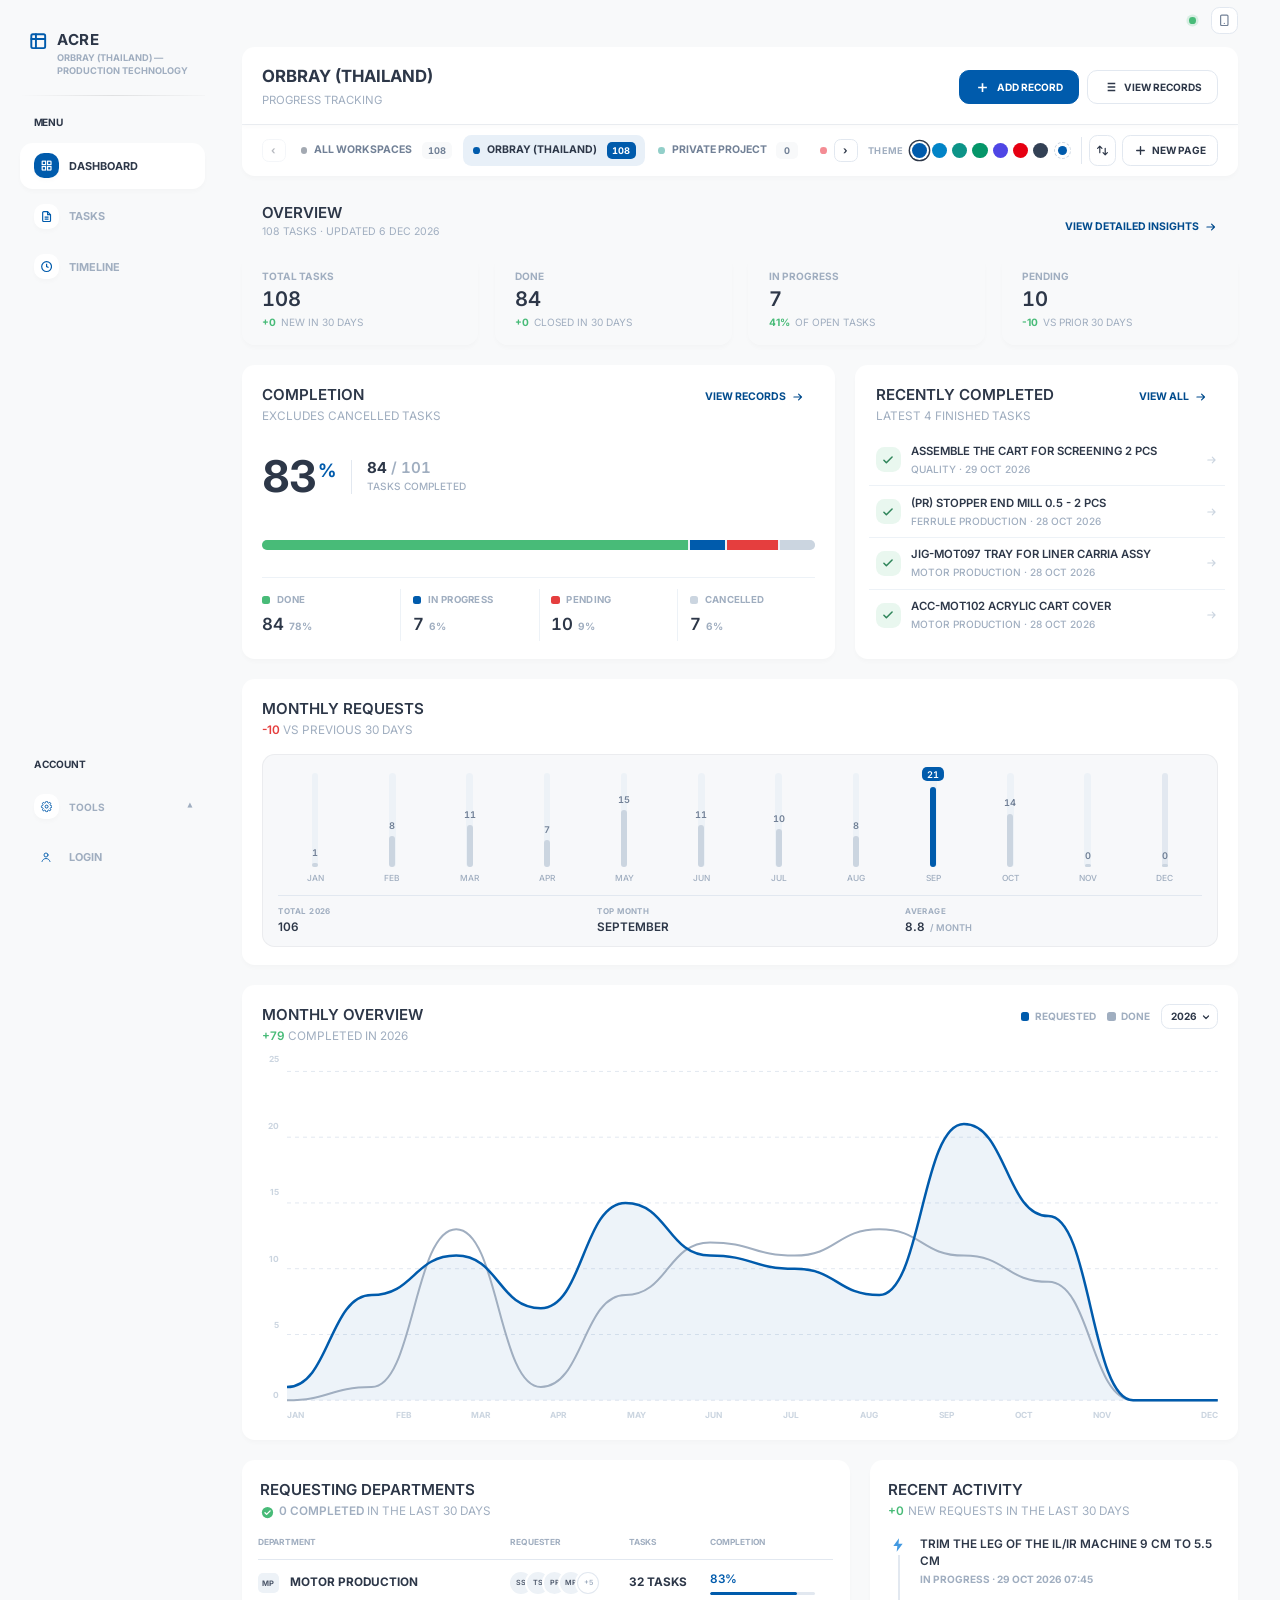
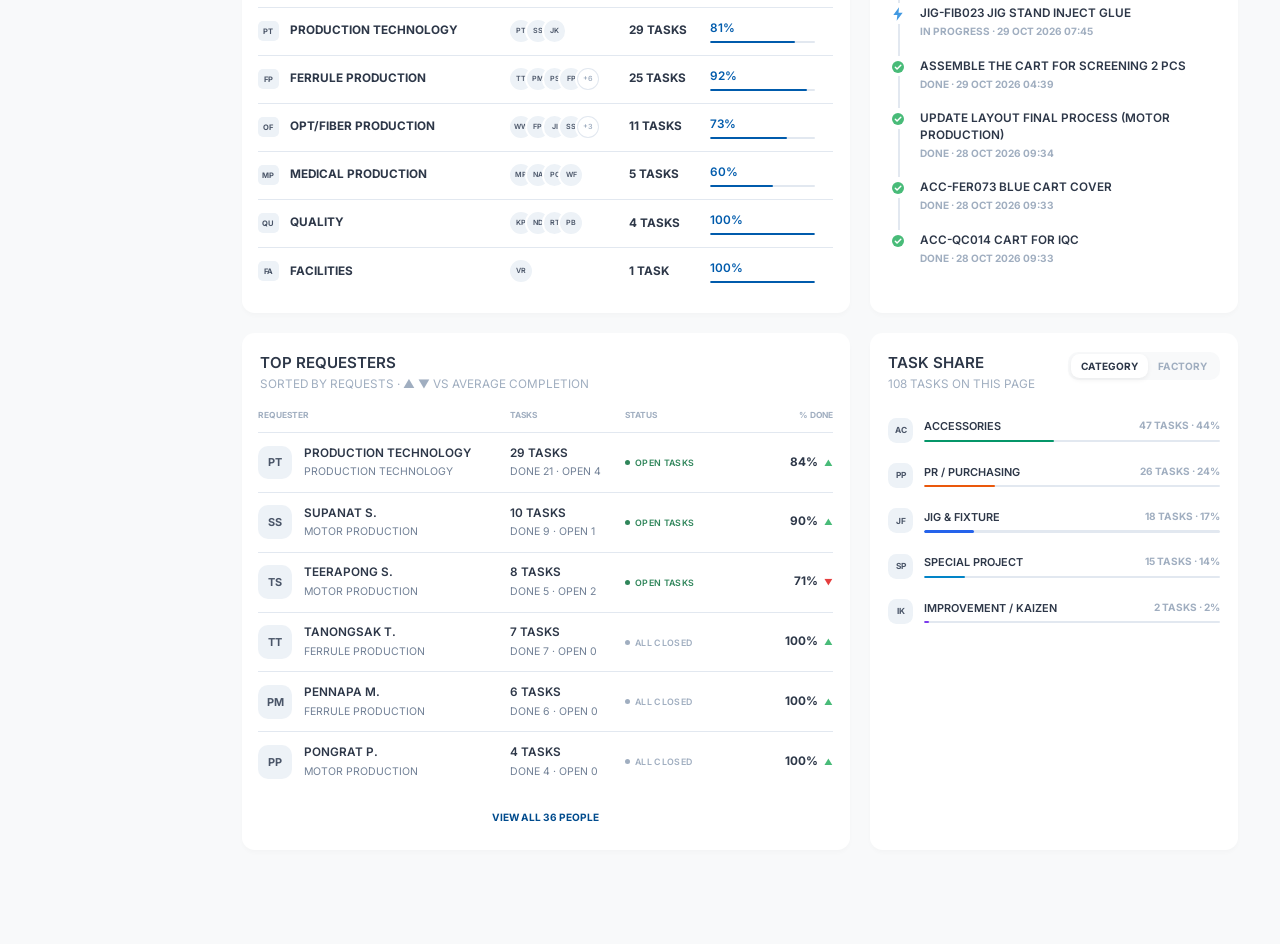
==== commit d61958d9: "Add files via upload" ====
--- a/ACHIEVEMENT RECORD.html
+++ b/ACHIEVEMENT RECORD.html
@@ -21,13 +21,13 @@
   <!-- Google Fonts: Sarabun & Inter -->
   <link rel="preconnect" href="https://fonts.googleapis.com">
   <link rel="preconnect" href="https://fonts.gstatic.com" crossorigin>
-  <link href="https://fonts.googleapis.com/css2?family=Inter:wght@400;500;600;700;800&family=IBM+Plex+Sans+Thai:wght@400;500;600;700&family=Noto+Sans+Thai:wght@400;500;600;700&family=Sarabun:wght@300;400;500;600;700&display=swap" rel="stylesheet">
+  <link href="https://fonts.googleapis.com/css2?family=Inter:wght@400;500;600;700;800&family=IBM+Plex+Sans+Thai:wght@400;500;600;700&family=IBM+Plex+Mono:wght@500&family=Noto+Sans+Thai:wght@400;500;600;700&family=Sarabun:wght@300;400;500;600;700&display=swap" rel="stylesheet">
   <link rel="stylesheet" href="styles.css?v=20261029_v36_opt">
-  <link rel="stylesheet" href="figma-theme.css?v=20261103_v49">
-  <link rel="stylesheet" id="fxScaleCss" href="figma-scale.css?v=20261103_v49">
+  <link rel="stylesheet" href="figma-theme.css?v=20261103_v67">
+  <link rel="stylesheet" id="fxScaleCss" href="figma-scale.css?v=20261103_v67">
   <!-- Chart.js CDN for Real-time Analytics -->
   <script src="https://cdn.jsdelivr.net/npm/chart.js@4.4.1/dist/chart.umd.min.js"></script>
-  <script src="figma-theme.js?v=20261103_v49"></script>
+  <script src="figma-theme.js?v=20261103_v67"></script>
   <!-- Google Firebase SDK (v10 compat) for Multi-Device Real-Time Cloud Sync -->
   <script src="https://www.gstatic.com/firebasejs/10.8.0/firebase-app-compat.js"></script>
   <script src="https://www.gstatic.com/firebasejs/10.8.0/firebase-firestore-compat.js"></script>
@@ -895,28 +895,28 @@
             <div class="form-group">
               <label class="form-label" for="achvJobType">JOB TYPE (ประเภทงาน)</label>
               <select id="achvJobType" class="form-control">
-                <option value="">-- อัตโนมัติ (AUTO) --</option>
-                <option value="D">D (DESIGN - ออกแบบ)</option>
-                <option value="R">R (REPAIR - ซ่อมแซม)</option>
-                <option value="M">M (MODIFY - ดัดแปลง/แก้ไข)</option>
-                <option value="I">I (INCREASE - สร้างเพิ่ม/สั่งซื้อ)</option>
-                <option value="A">A (ASSY/INSTALL - ประกอบ/ติดตั้ง)</option>
-                <option value="S">S (SIMULATION - จำลอง)</option>
+                <option value="">-- AUTO --</option>
+                <option value="D">D (DESIGN)</option>
+                <option value="R">R (REPAIR)</option>
+                <option value="M">M (MODIFY)</option>
+                <option value="I">I (INCREASE)</option>
+                <option value="A">A (ASSY/INSTALL)</option>
+                <option value="S">S (SIMULATION)</option>
                 <option value="D-A">D-A (DESIGN + ASSY/INSTALL)</option>
                 <option value="D-I">D-I (DESIGN + INCREASE)</option>
-                <option value="D-I-A">D-I-A (DESIGN + INC + ASSY)</option>
+                <option value="D-I-A">D-I-A (DESIGN + INCREASE + ASSY)</option>
                 <option value="I-A">I-A (INCREASE + ASSY/INSTALL)</option>
                 <option value="R-A">R-A (REPAIR + ASSY/INSTALL)</option>
                 <option value="M-I">M-I (MODIFY + INCREASE)</option>
                 <option value="M-A">M-A (MODIFY + ASSY/INSTALL)</option>
                 <option value="D-M">D-M (DESIGN + MODIFY)</option>
-                <option value="D-M-I">D-M-I (DESIGN + MODIFY + INC)</option>
+                <option value="D-M-I">D-M-I (DESIGN + MODIFY + INCREASE)</option>
                 <option value="I-R">I-R (INCREASE + REPAIR)</option>
                 <option value="R-D">R-D (REPAIR + DESIGN)</option>
                 <option value="I-M">I-M (INCREASE + MODIFY)</option>
-                <option value="T">T (TRAINING - ฝึกอบรม)</option>
-                <option value="AC">AC (ACTIVITY - กิจกรรม 5ส.)</option>
-                <option value="Q">Q (QUOTATION - เสนอราคา)</option>
+                <option value="T">T (TRAINING)</option>
+                <option value="AC">AC (ACTIVITY / 5S)</option>
+                <option value="Q">Q (QUOTATION)</option>
               </select>
             </div>
 
@@ -1887,12 +1887,12 @@
   <script src="job_requests_db.js?v=20260909_8"></script>
   <!-- Application Logic Script -->
   <script src="app.js?v=20261029_v36_opt"></script>
-  <script src="figma-dashboard.js?v=20261103_v49"></script>
-  <script src="figma-table.js?v=20261103_v49"></script>
-  <script src="figma-pages.js?v=20261103_v49"></script>
-  <script src="figma-profile.js?v=20261103_v49"></script>
-  <script src="figma-i18n.js?v=20261103_v49"></script>
-  <script src="figma-case.js?v=20261103_v49"></script>
+  <script src="figma-dashboard.js?v=20261103_v67"></script>
+  <script src="figma-table.js?v=20261103_v67"></script>
+  <script src="figma-pages.js?v=20261103_v67"></script>
+  <script src="figma-profile.js?v=20261103_v67"></script>
+  <script src="figma-i18n.js?v=20261103_v67"></script>
+  <script src="figma-case.js?v=20261103_v67"></script>
 
   <!-- iOS Mobile Action Sheet for Card (Edit / Delete / Cancel) -->
   <div id="mobileActionSheet" class="ios-action-sheet-overlay" onclick="closeMobileActionSheet(event)">
--- a/figma-theme.css
+++ b/figma-theme.css
@@ -2255,3 +2255,269 @@
 
 html body .analytics-section .chart-box .chart-title .eng-title-meta, html body .analytics-section .chart-box .chart-title .eng-title-meta * { color: #A0AEC0 !important; font-weight: 600 !important; }
 html body .requester-ranking-section { margin-left: 0 !important; margin-right: 0 !important; width: auto !important; }
+
+/* ==========================================================================
+   Profile photo block: avatar + (name · role) / actions / hint, centred
+   ========================================================================== */
+html body .fx-photo-box { grid-template-columns: 76px minmax(0, 1fr) !important; gap: 18px !important; padding: 18px 20px !important; align-items: center !important; border-radius: 16px !important; }
+html body .fx-photo-av { width: 76px !important; height: 76px !important; border-radius: 20px !important; }
+html body .fx-photo-info { display: flex !important; flex-direction: row !important; flex-wrap: wrap !important; align-items: center !important; column-gap: 8px !important; row-gap: 0 !important; }
+html body .fx-photo-info > b { font-size: 15px !important; line-height: 20px !important; max-width: calc(100% - 80px); }
+html body .fx-photo-info > .fx-acct-role { margin: 0 !important; }
+html body .fx-photo-info > .fx-photo-actions { flex-basis: 100%; margin: 10px 0 0 !important; }
+html body .fx-photo-info > small { flex-basis: 100%; margin-top: 8px; font-size: 10.5px !important; letter-spacing: .04em; }
+
+/* ==========================================================================
+   Card location tags: one line, extra text fades into an ellipsis
+   ========================================================================== */
+html body .card-location-tags { display: flex !important; flex-wrap: nowrap !important; gap: 6px !important; overflow: hidden; min-width: 0; }
+html body .card-location-tags .badge-dept { flex: 0 1 auto; min-width: 0; white-space: nowrap !important; overflow: hidden; text-overflow: ellipsis; }
+html body .card-location-tags .badge-dept:first-child { flex-shrink: 0; }
+
+/* ==========================================================================
+   Mobile (≤ 768px): calmer type, compact cards, no cramped columns
+   ========================================================================== */
+@media (max-width: 768px) {
+  html body { letter-spacing: 0 !important; }
+  /* dashboard cards */
+  html body .pu-card { padding: 18px !important; border-radius: 18px !important; }
+  html body .pu-title { font-size: 15px !important; }
+  html body .pu-sub { font-size: 11px !important; }
+  html body .pu-card-head { gap: 10px !important; align-items: flex-start !important; }
+  html body .pu-text-link { font-size: 10.5px !important; white-space: nowrap; }
+  html body .pu-section-head, html body .pu-overview-head { align-items: flex-start !important; }
+  /* stat tiles: label / number / note on the left, icon top-right */
+  html body .pu-stat { position: relative !important; display: block !important; padding: 16px !important; min-height: 0 !important; text-align: left !important; }
+  html body .pu-stat .pu-icon-box { position: absolute !important; top: 14px !important; right: 14px !important; width: 32px !important; height: 32px !important; margin: 0 !important; border-radius: 10px !important; }
+  html body .pu-stat .pu-stat-label { font-size: 10px !important; padding-right: 40px; }
+  html body .pu-stat .pu-stat-value { font-size: 22px !important; margin: 6px 0 4px !important; }
+  html body .pu-stat .pu-stat-meta { font-size: 10px !important; line-height: 1.35 !important; }
+  html body .pu-stats { gap: 12px !important; }
+  /* top requesters: drop the badge and % columns, keep name + count */
+  html body .pu-authors table th:nth-child(3), html body .pu-authors table td:nth-child(3),
+  html body .pu-authors table th:nth-child(4), html body .pu-authors table td:nth-child(4) { display: none !important; }
+  html body .pu-authors table td, html body .pu-authors table th { padding-left: 0 !important; padding-right: 0 !important; }
+  html body .pu-authors table td:nth-child(2), html body .pu-authors table th:nth-child(2) { text-align: right !important; white-space: nowrap; }
+  html body .pu-authors .pu-author b { font-size: 12.5px !important; line-height: 1.3 !important; }
+  html body .pu-authors .pu-author small, html body .pu-authors td small { font-size: 10.5px !important; }
+  html body .pu-authors .pu-av.lg { width: 36px !important; height: 36px !important; min-width: 36px; font-size: 11px !important; border-radius: 10px !important; }
+
+  /* timeline */
+  html body .atl { padding: 0 16px 18px !important; }
+  html body .atl-head { padding: 16px 0 10px !important; }
+  html body .atl-head h4 { font-size: 13.5px !important; }
+  html body .atl-list { padding-left: 20px !important; }
+  html body .atl-list::before { left: 4px !important; }
+  html body .atl-dot { left: -20px !important; top: 18px !important; width: 12px !important; height: 12px !important; border-width: 2.5px !important; }
+  html body .atl-card { padding: 14px !important; border-radius: 14px !important; }
+  html body .atl-top { gap: 10px !important; }
+  html body .atl-title { font-size: 12.5px !important; line-height: 1.4 !important; }
+  html body .atl-top .at-pill { flex: none; font-size: 9px !important; padding-left: 8px !important; padding-right: 8px !important; }
+  html body .atl .at-tags { gap: 6px !important; }
+  html body .atl-desc { font-size: 11.5px !important; }
+  html body .atl-note { font-size: 11px !important; }
+  html body .atl-foot { flex-wrap: nowrap !important; align-items: flex-end !important; gap: 10px !important; }
+  html body .atl-meta { flex-direction: column !important; align-items: flex-start !important; gap: 4px !important; font-size: 10.5px !important; min-width: 0; }
+  html body .atl-meta > i { display: none !important; }
+  html body .atl-meta > span { white-space: nowrap; overflow: hidden; text-overflow: ellipsis; max-width: 100%; }
+
+  /* task cards */
+  html body .ios-card, html body .achievement-card { border-radius: 18px !important; }
+  html body .ios-card-title, html body .card-title { font-size: 13.5px !important; line-height: 1.4 !important; }
+  html body .webull-data-grid { gap: 10px 12px !important; padding: 12px !important; }
+  html body .data-label { font-size: 9.5px !important; }
+  html body .data-val { font-size: 11.5px !important; }
+  html body .card-location-tags .badge-dept { font-size: 9.5px !important; }
+}
+
+/* card: request number + quotation always on one line */
+html body .webull-data-grid .data-item > div[style*="flex-wrap"] { flex-wrap: nowrap !important; min-width: 0; overflow: hidden; gap: 6px !important; }
+html body .webull-data-grid .data-item > div[style*="flex-wrap"] > .badge-code { flex: 0 1 auto; min-width: 0; white-space: nowrap !important; overflow: hidden; text-overflow: ellipsis; }
+html body .webull-data-grid .data-item > div[style*="flex-wrap"] > .badge-quotation { flex: 0 0 auto; white-space: nowrap !important; }
+html body .webull-data-grid .data-item { min-width: 0; }
+
+/* ==========================================================================
+   Mobile round 2
+   ========================================================================== */
+@media (max-width: 768px) {
+  /* no visible scrollbars */
+  html, body, html body * { scrollbar-width: none !important; }
+  html::-webkit-scrollbar, body::-webkit-scrollbar, html body *::-webkit-scrollbar { width: 0 !important; height: 0 !important; display: none !important; }
+
+  /* status filter pills: four equal pills that always fit the screen */
+  html body .mobile-quick-filter-scroll { display: grid !important; grid-template-columns: auto 1.5fr 1.15fr 1fr; gap: 6px !important; overflow: visible !important; padding-left: 16px !important; padding-right: 16px !important; }
+  html body .mobile-filter-pill { min-width: 0 !important; width: 100% !important; height: 32px !important; padding: 0 8px !important; gap: 5px !important; justify-content: center !important; font-size: 9.5px !important; letter-spacing: .02em !important; white-space: nowrap !important; overflow: hidden; border-radius: 10px !important; }
+  html body .mobile-filter-pill .pill-dot { width: 6px !important; height: 6px !important; flex: none; }
+  html body .mobile-filter-pill .pill-badge { font-size: 9px !important; padding: 2px 5px !important; min-width: 0 !important; flex: none; }
+  html body .mobile-filter-pill[data-status-filter="cancel"] { display: none !important; }
+
+  /* overview header: subtitle on one line */
+  html body .pu-head { display: flex !important; align-items: flex-start !important; justify-content: space-between !important; gap: 10px !important; }
+  html body .pu-head > div { flex: 1; min-width: 0; }
+  html body .pu-head p { white-space: nowrap !important; overflow: hidden; text-overflow: ellipsis; font-size: 10.5px !important; }
+  html body .pu-head .pu-text-link { flex: none; font-size: 10px !important; margin-top: 3px; }
+
+  /* task card header: smaller category + status, centred on one line */
+  html body .ios-card-header-bar { display: flex !important; align-items: center !important; gap: 8px !important; padding: 12px 14px !important; min-height: 0 !important; }
+  html body .ios-card-header-bar > div:first-child { flex-wrap: nowrap !important; }
+  html body .ios-card-cat-badge { display: inline-flex !important; align-items: center !important; height: 22px !important; padding: 0 8px !important; border-radius: 7px !important; font-size: 9.5px !important; line-height: 1 !important; max-width: 100%; }
+  html body .ios-card-cat-badge .cat-name { font-size: 9.5px !important; font-weight: 700 !important; letter-spacing: .03em; white-space: nowrap; overflow: hidden; text-overflow: ellipsis; }
+  html body .ios-card-header-right { display: flex !important; align-items: center !important; gap: 6px !important; }
+  html body .ios-card-header-right .status-pill { height: 22px !important; padding: 0 8px !important; font-size: 9.5px !important; border-radius: 7px !important; display: inline-flex !important; align-items: center !important; line-height: 1 !important; }
+  html body .ios-card-header-right .status-pill .status-dot-sm { display: none !important; }
+  html body .ios-card-more-btn { width: 28px !important; height: 28px !important; border-radius: 8px !important; }
+
+  /* add task: round icon button, lifted off the tab bar */
+  html body .mobile-dime-fab { width: 52px !important; height: 52px !important; min-width: 0 !important; padding: 0 !important; border-radius: 16px !important; bottom: calc(84px + env(safe-area-inset-bottom, 0px)) !important; right: 18px !important; justify-content: center !important; box-shadow: 0 8px 20px rgba(var(--primary-rgb), .32) !important; }
+  html body .mobile-dime-fab > span, html body .mobile-dime-fab > *:not(svg) { display: none !important; }
+  html body .mobile-dime-fab svg { width: 22px !important; height: 22px !important; margin: 0 !important; }
+}
+
+/* ==========================================================================
+   Unslop polish (2026-11-05)
+   ========================================================================== */
+/* sidebar: drop the decorative "Need help" card */
+html body .header-actions::after { content: none !important; display: none !important; }
+
+/* stat tiles are numbers: no filler icon tiles */
+html body .pu-stat .pu-icon-box { display: none !important; }
+html body .pu-stat .pu-stat-label { padding-right: 0 !important; }
+
+/* monthly requests: light surface, neutral bars, accent on the peak month only */
+html body .pu-dark-chart { background: #F7F8FA !important; box-shadow: none !important; border: 1px solid rgba(45, 55, 72, .06) !important; }
+html body .pu-wbar-track::before { background: #EDF2F7 !important; }
+html body .pu-wbar-fill { background: #CBD5E0 !important; box-shadow: none !important; }
+html body .pu-wbar.is-peak .pu-wbar-fill { background: var(--primary) !important; box-shadow: none !important; }
+html body .pu-wbar.is-now .pu-wbar-track::before { background: #E2E8F0 !important; }
+html body .pu-dark-chart-v .pu-wbar .pu-wbar-val { color: #718096 !important; font-weight: 600 !important; }
+html body .pu-dark-chart-v .pu-wbar.is-peak .pu-wbar-val { background: var(--primary) !important; color: #fff !important; }
+html body .pu-dark-chart-v .pu-wbar em { color: #A0AEC0 !important; font-weight: 500 !important; }
+html body .pu-dark-foot { border-top-color: #E2E8F0 !important; color: #A0AEC0 !important; }
+html body .pu-dark-foot b { color: #2D3748 !important; font-weight: 600 !important; }
+html body .pu-dark-foot small { color: #A0AEC0 !important; }
+
+/* monthly overview legend: done is the neutral line */
+html body .pu-legend i.ink { background: #A0AEC0 !important; }
+
+/* initials avatars and department marks: one quiet neutral, not a rainbow */
+html body .pu-av, html body .pu-co-ico, html body .at-req-av, html body .pu-thumb {
+  background: #EDF2F7 !important; color: #4A5568 !important; box-shadow: none !important;
+}
+html body .pu-avs .pu-av, html body .pu-stack .pu-av { box-shadow: 0 0 0 2px #fff !important; }
+
+/* requester status: quiet text with a dot instead of a filled pill */
+html body .pu-badge { background: none !important; padding: 0 !important; height: auto !important; color: #2F855A !important; font-size: 10.5px !important; font-weight: 600 !important; letter-spacing: .04em; display: inline-flex !important; align-items: center !important; gap: 6px; text-box: none !important; }
+html body .pu-badge::before { content: ''; width: 6px; height: 6px; border-radius: 50%; background: currentColor; flex: none; }
+html body .pu-badge.off { color: #A0AEC0 !important; }
+
+/* weights: hierarchy from size and colour, 600 at most */
+html body h1, html body h2, html body h3, html body h4, html body b, html body strong,
+html body .pu-title, html body .pu-head h2, html body .at-title, html body .atl-title, html body .chart-title,
+html body .pu-stat-value, html body .pu-comp-num, html body .at-req-tx b, html body .at-owner-name,
+html body .ios-card-title, html body .card-title, html body .modal-header h2, html body .modal-title,
+html body .ranking-name, html body .sup-member-name, html body .eng-line-title, html body .eng-flat-name { font-weight: 600 !important; }
+
+/* signature: request numbers and quotations set like stamped document numbers */
+html body .at-req-code, html body .at-code, html body .badge-code, html body .at-quote, html body .badge-quotation, html body .pu-mono {
+  font-family: "IBM Plex Mono", ui-monospace, "SFMono-Regular", Menlo, Consolas, monospace !important; font-weight: 500 !important; letter-spacing: 0 !important;
+}
+html body .pu-dark-foot span, html body .pu-dark-foot .pu-fs > span { color: #A0AEC0 !important; }
+html body .pu-avs .pu-av { width: 26px !important; height: 26px !important; min-width: 26px; margin-left: -6px !important; border: 0 !important; box-shadow: 0 0 0 2px #fff !important; font-size: 8.5px !important; font-weight: 600 !important; letter-spacing: 0 !important; overflow: visible !important; }
+html body .pu-avs .pu-av:first-child { margin-left: 0 !important; }
+html body .pu-avs .pu-av.more { background: #fff !important; color: #A0AEC0 !important; box-shadow: 0 0 0 1px #E2E8F0 inset, 0 0 0 2px #fff !important; }
+
+/* team tables: role tags in one column */
+html body .eng-support-table td.sup-td-name { display: table-cell !important; white-space: nowrap !important; }
+html body .sup-td-name .sup-color-bar { display: inline-block !important; vertical-align: middle; margin-right: 10px; }
+html body .sup-td-name .sup-member-name { display: inline-block !important; width: 150px; vertical-align: middle; white-space: nowrap; overflow: hidden; text-overflow: ellipsis; }
+html body .sup-td-name .sup-role-tag { display: inline-block !important; vertical-align: middle; margin-left: 4px; }
+
+/* ranking: TOP n badge text centred in its box and on the name block */
+html body .ranking-card-top { align-items: center !important; }
+html body .ranking-badge-pill { display: inline-block !important; line-height: 1 !important; padding: 6px 8px !important; }
+@supports (text-box: trim-both cap alphabetic) {
+  html body .ranking-badge-pill, html body .sup-role-tag { text-box: trim-both cap alphabetic; line-height: 1 !important; }
+  html body .ranking-badge-pill { padding: 7px 8px !important; }
+  html body .sup-role-tag { padding: 5px 7px !important; }
+}
+
+/* team tables: fit the card, never scroll sideways */
+html body .eng-table-list { overflow: visible !important; }
+html body .eng-support-table { table-layout: fixed !important; width: 100% !important; min-width: 0 !important; }
+html body .eng-support-table th:nth-child(1) { width: 38% !important; }
+html body .eng-support-table th:nth-child(2) { width: 24% !important; }
+html body .eng-support-table th:nth-child(3) { width: 17% !important; text-align: right !important; }
+html body .eng-support-table th:nth-child(4) { width: 21% !important; text-align: right !important; }
+html body .eng-support-table td { overflow: hidden; }
+html body .sup-td-name .sup-member-name { width: 112px !important; }
+html body .sup-td-status { white-space: normal !important; }
+html body .sup-tag { margin-right: 8px !important; white-space: nowrap; }
+html body .sup-td-count { white-space: nowrap; }
+html body .sup-all-pct { display: block; margin: 2px 0 0 !important; font-size: 10px !important; }
+html body .sup-inline-bar-track { max-width: 64px !important; min-width: 24px; }
+html body .sup-team-pct { min-width: 40px !important; }
+
+/* team tables v2: status on one line, even column rhythm */
+html body .eng-support-table th:nth-child(1) { width: 34% !important; }
+html body .eng-support-table th:nth-child(2) { width: 31% !important; }
+html body .eng-support-table th:nth-child(3) { width: 15% !important; }
+html body .eng-support-table th:nth-child(4) { width: 20% !important; }
+html body .eng-support-table th, html body .eng-support-table td { padding-left: 8px !important; padding-right: 8px !important; }
+html body .eng-support-table th:first-child, html body .eng-support-table td:first-child { padding-left: 0 !important; }
+html body .eng-support-table th:last-child, html body .eng-support-table td:last-child { padding-right: 0 !important; }
+html body .eng-support-table td { padding-top: 14px !important; padding-bottom: 14px !important; vertical-align: middle !important; }
+html body .sup-td-name .sup-member-name { width: 104px !important; }
+html body .sup-td-name .sup-color-bar { margin-right: 8px !important; }
+html body .sup-td-status { white-space: nowrap !important; }
+html body .sup-tag { margin-right: 10px !important; font-size: 10px !important; }
+html body .sup-tag:last-child { margin-right: 0 !important; }
+html body .sup-td-count { text-align: right !important; line-height: 1.25; }
+html body .sup-inline-bar-wrap { gap: 8px !important; }
+html body .eng-support-table th:nth-child(2), html body .eng-support-table td.sup-td-status { padding-left: 14px !important; }
+html body .eng-support-table th:nth-child(1) { width: 36% !important; } html body .eng-support-table th:nth-child(2) { width: 30% !important; } html body .eng-support-table th:nth-child(4) { width: 19% !important; }
+html body .sup-td-name .sup-member-name { width: 108px !important; }
+
+/* card titles that carry a meta line: title on one line, meta below it */
+html body .analytics-section .chart-title { flex-wrap: wrap !important; row-gap: 4px !important; }
+html body .analytics-section .chart-title > span:first-child { white-space: nowrap !important; flex: 1 1 auto; min-width: 0; overflow: hidden; text-overflow: ellipsis; }
+html body .analytics-section .chart-title .eng-title-meta { flex: 0 0 auto; }
+
+/* team tables: breathing room between count and share */
+html body .eng-support-table th:nth-child(3) { width: 15% !important; }
+html body .eng-support-table th:nth-child(4), html body .eng-support-table td.sup-td-bar { padding-left: 24px !important; }
+html body .eng-support-table th:nth-child(4) { width: 21% !important; }
+html body .sup-inline-bar-track { max-width: 56px !important; }
+
+/* top requesters: fixed, even columns */
+html body .pu-authors table { table-layout: fixed !important; width: 100% !important; }
+html body .pu-authors table th:nth-child(1) { width: 40%; }
+html body .pu-authors table th:nth-child(2) { width: 22%; }
+html body .pu-authors table th:nth-child(3) { width: 20%; }
+html body .pu-authors table th:nth-child(4) { width: 18%; text-align: right !important; }
+html body .pu-authors table td:nth-child(4) { text-align: right !important; }
+html body .pu-authors table th, html body .pu-authors table td { padding-left: 12px !important; padding-right: 12px !important; }
+html body .pu-authors table th:first-child, html body .pu-authors table td:first-child { padding-left: 0 !important; }
+html body .pu-authors table th:last-child, html body .pu-authors table td:last-child { padding-right: 0 !important; }
+html body .pu-authors .pu-author b, html body .pu-authors .pu-author small { white-space: nowrap; overflow: hidden; text-overflow: ellipsis; display: block; }
+html body .pu-authors .pu-author > span:last-child { min-width: 0; }
+@media (max-width: 768px) { html body .pu-authors table th:nth-child(1) { width: 66%; } html body .pu-authors table th:nth-child(2) { width: 34%; } }
+
+/* top requesters v2: name column + three equal centred columns */
+html body .pu-authors table th:nth-child(1) { width: 43% !important; }
+html body .pu-authors table th:nth-child(2), html body .pu-authors table th:nth-child(3), html body .pu-authors table th:nth-child(4) { width: 19% !important; }
+html body .pu-authors table th:nth-child(n+2), html body .pu-authors table td:nth-child(n+2) { text-align: center !important; }
+html body .pu-authors table td:nth-child(2) b, html body .pu-authors table td:nth-child(2) small { display: block; }
+html body .pu-authors table td:last-child, html body .pu-authors table th:last-child { padding-right: 12px !important; }
+@media (max-width: 768px) {
+  html body .pu-authors table th:nth-child(1) { width: 66% !important; }
+  html body .pu-authors table th:nth-child(2) { width: 34% !important; }
+  html body .pu-authors table th:nth-child(2), html body .pu-authors table td:nth-child(2) { text-align: right !important; }
+}
+/* top requesters v3: same alignment pattern as the team tables */
+html body .pu-authors table th:nth-child(2), html body .pu-authors table td:nth-child(2),
+html body .pu-authors table th:nth-child(3), html body .pu-authors table td:nth-child(3) { text-align: left !important; }
+html body .pu-authors table th:nth-child(4), html body .pu-authors table td:nth-child(4) { text-align: right !important; padding-right: 0 !important; }
+html body .pu-authors table th:nth-child(1) { width: 42% !important; }
+html body .pu-authors table th:nth-child(2) { width: 20% !important; }
+html body .pu-authors table th:nth-child(3) { width: 22% !important; }
+html body .pu-authors table th:nth-child(4) { width: 16% !important; }
--- a/figma-scale.css
+++ b/figma-scale.css
@@ -10595,6 +10595,197 @@
 html body .r-dot{ width: 5.04px !important; height: 5.04px !important; border-radius: 50% !important; }
 html body .analytics-section .chart-box .chart-title .eng-title-meta, html body .analytics-section .chart-box .chart-title .eng-title-meta *{ color: #A0AEC0 !important; font-weight: 600 !important; }
 html body .requester-ranking-section{ margin-left: 0 !important; margin-right: 0 !important; width: auto !important; }
+html body .fx-photo-box{ grid-template-columns: 63.84px minmax(0, 1fr) !important; gap: 15.12px !important; padding: 15.12px 16.8px !important; align-items: center !important; border-radius: 13.44px !important; }
+html body .fx-photo-av{ width: 63.84px !important; height: 63.84px !important; border-radius: 16.8px !important; }
+html body .fx-photo-info{ display: flex !important; flex-direction: row !important; flex-wrap: wrap !important; align-items: center !important; column-gap: 6.72px !important; row-gap: 0 !important; }
+html body .fx-photo-info > b{ font-size: 12.6px !important; line-height: 16.8px !important; max-width: calc(100% - 67.2px); }
+html body .fx-photo-info > .fx-acct-role{ margin: 0 !important; }
+html body .fx-photo-info > .fx-photo-actions{ flex-basis: 100%; margin: 8.4px 0 0 !important; }
+html body .fx-photo-info > small{ flex-basis: 100%; margin-top: 6.72px; font-size: 8.82px !important; letter-spacing: .04em; }
+html body .card-location-tags{ display: flex !important; flex-wrap: nowrap !important; gap: 5.04px !important; overflow: hidden; min-width: 0; }
+html body .card-location-tags .badge-dept{ flex: 0 1 auto; min-width: 0; white-space: nowrap !important; overflow: hidden; text-overflow: ellipsis; }
+html body .card-location-tags .badge-dept:first-child{ flex-shrink: 0; }
+@media (max-width: 768px) {html body{ letter-spacing: 0 !important; }
+html body .pu-card{ padding: 15.12px !important; border-radius: 15.12px !important; }
+html body .pu-title{ font-size: 12.6px !important; }
+html body .pu-sub{ font-size: 9.24px !important; }
+html body .pu-card-head{ gap: 8.4px !important; align-items: flex-start !important; }
+html body .pu-text-link{ font-size: 8.82px !important; white-space: nowrap; }
+html body .pu-section-head, html body .pu-overview-head{ align-items: flex-start !important; }
+html body .pu-stat{ position: relative !important; display: block !important; padding: 13.44px !important; min-height: 0 !important; text-align: left !important; }
+html body .pu-stat .pu-icon-box{ position: absolute !important; top: 11.76px !important; right: 11.76px !important; width: 26.88px !important; height: 26.88px !important; margin: 0 !important; border-radius: 8.4px !important; }
+html body .pu-stat .pu-stat-label{ font-size: 8.4px !important; padding-right: 33.6px; }
+html body .pu-stat .pu-stat-value{ font-size: 18.48px !important; margin: 5.04px 0 3.36px !important; }
+html body .pu-stat .pu-stat-meta{ font-size: 8.4px !important; line-height: 1.35 !important; }
+html body .pu-stats{ gap: 10.08px !important; }
+html body .pu-authors table th:nth-child(3), html body .pu-authors table td:nth-child(3),
+  html body .pu-authors table th:nth-child(4), html body .pu-authors table td:nth-child(4){ display: none !important; }
+html body .pu-authors table td, html body .pu-authors table th{ padding-left: 0 !important; padding-right: 0 !important; }
+html body .pu-authors table td:nth-child(2), html body .pu-authors table th:nth-child(2){ text-align: right !important; white-space: nowrap; }
+html body .pu-authors .pu-author b{ font-size: 10.5px !important; line-height: 1.3 !important; }
+html body .pu-authors .pu-author small, html body .pu-authors td small{ font-size: 8.82px !important; }
+html body .pu-authors .pu-av.lg{ width: 30.24px !important; height: 30.24px !important; min-width: 30.24px; font-size: 9.24px !important; border-radius: 8.4px !important; }
+html body .atl{ padding: 0 13.44px 15.12px !important; }
+html body .atl-head{ padding: 13.44px 0 8.4px !important; }
+html body .atl-head h4{ font-size: 11.34px !important; }
+html body .atl-list{ padding-left: 16.8px !important; }
+html body .atl-list::before{ left: 3.36px !important; }
+html body .atl-dot{ left: -16.8px !important; top: 15.12px !important; width: 10.08px !important; height: 10.08px !important; border-width: 2.1px !important; }
+html body .atl-card{ padding: 11.76px !important; border-radius: 11.76px !important; }
+html body .atl-top{ gap: 8.4px !important; }
+html body .atl-title{ font-size: 10.5px !important; line-height: 1.4 !important; }
+html body .atl-top .at-pill{ flex: none; font-size: 7.56px !important; padding-left: 6.72px !important; padding-right: 6.72px !important; }
+html body .atl .at-tags{ gap: 5.04px !important; }
+html body .atl-desc{ font-size: 9.66px !important; }
+html body .atl-note{ font-size: 9.24px !important; }
+html body .atl-foot{ flex-wrap: nowrap !important; align-items: flex-end !important; gap: 8.4px !important; }
+html body .atl-meta{ flex-direction: column !important; align-items: flex-start !important; gap: 3.36px !important; font-size: 8.82px !important; min-width: 0; }
+html body .atl-meta > i{ display: none !important; }
+html body .atl-meta > span{ white-space: nowrap; overflow: hidden; text-overflow: ellipsis; max-width: 100%; }
+html body .ios-card, html body .achievement-card{ border-radius: 15.12px !important; }
+html body .ios-card-title, html body .card-title{ font-size: 11.34px !important; line-height: 1.4 !important; }
+html body .webull-data-grid{ gap: 8.4px 10.08px !important; padding: 10.08px !important; }
+html body .data-label{ font-size: 7.98px !important; }
+html body .data-val{ font-size: 9.66px !important; }
+html body .card-location-tags .badge-dept{ font-size: 7.98px !important; }}
+html body .webull-data-grid .data-item > div[style*="flex-wrap"]{ flex-wrap: nowrap !important; min-width: 0; overflow: hidden; gap: 5.04px !important; }
+html body .webull-data-grid .data-item > div[style*="flex-wrap"] > .badge-code{ flex: 0 1 auto; min-width: 0; white-space: nowrap !important; overflow: hidden; text-overflow: ellipsis; }
+html body .webull-data-grid .data-item > div[style*="flex-wrap"] > .badge-quotation{ flex: 0 0 auto; white-space: nowrap !important; }
+html body .webull-data-grid .data-item{ min-width: 0; }
+@media (max-width: 768px) {html, body, html body *{ scrollbar-width: none !important; }
+html::-webkit-scrollbar, body::-webkit-scrollbar, html body *::-webkit-scrollbar{ width: 0 !important; height: 0 !important; display: none !important; }
+html body .mobile-quick-filter-scroll{ display: grid !important; grid-template-columns: auto 1.5fr 1.15fr 1fr; gap: 5.04px !important; overflow: visible !important; padding-left: 13.44px !important; padding-right: 13.44px !important; }
+html body .mobile-filter-pill{ min-width: 0 !important; width: 100% !important; height: 26.88px !important; padding: 0 6.72px !important; gap: 4.2px !important; justify-content: center !important; font-size: 7.98px !important; letter-spacing: .02em !important; white-space: nowrap !important; overflow: hidden; border-radius: 8.4px !important; }
+html body .mobile-filter-pill .pill-dot{ width: 5.04px !important; height: 5.04px !important; flex: none; }
+html body .mobile-filter-pill .pill-badge{ font-size: 7.56px !important; padding: 2px 4.2px !important; min-width: 0 !important; flex: none; }
+html body .mobile-filter-pill[data-status-filter="cancel"]{ display: none !important; }
+html body .pu-head{ display: flex !important; align-items: flex-start !important; justify-content: space-between !important; gap: 8.4px !important; }
+html body .pu-head > div{ flex: 1; min-width: 0; }
+html body .pu-head p{ white-space: nowrap !important; overflow: hidden; text-overflow: ellipsis; font-size: 8.82px !important; }
+html body .pu-head .pu-text-link{ flex: none; font-size: 8.4px !important; margin-top: 2.52px; }
+html body .ios-card-header-bar{ display: flex !important; align-items: center !important; gap: 6.72px !important; padding: 10.08px 11.76px !important; min-height: 0 !important; }
+html body .ios-card-header-bar > div:first-child{ flex-wrap: nowrap !important; }
+html body .ios-card-cat-badge{ display: inline-flex !important; align-items: center !important; height: 18.48px !important; padding: 0 6.72px !important; border-radius: 5.88px !important; font-size: 7.98px !important; line-height: 1 !important; max-width: 100%; }
+html body .ios-card-cat-badge .cat-name{ font-size: 7.98px !important; font-weight: 700 !important; letter-spacing: .03em; white-space: nowrap; overflow: hidden; text-overflow: ellipsis; }
+html body .ios-card-header-right{ display: flex !important; align-items: center !important; gap: 5.04px !important; }
+html body .ios-card-header-right .status-pill{ height: 18.48px !important; padding: 0 6.72px !important; font-size: 7.98px !important; border-radius: 5.88px !important; display: inline-flex !important; align-items: center !important; line-height: 1 !important; }
+html body .ios-card-header-right .status-pill .status-dot-sm{ display: none !important; }
+html body .ios-card-more-btn{ width: 23.52px !important; height: 23.52px !important; border-radius: 6.72px !important; }
+html body .mobile-dime-fab{ width: 43.68px !important; height: 43.68px !important; min-width: 0 !important; padding: 0 !important; border-radius: 13.44px !important; bottom: calc(70.56px + env(safe-area-inset-bottom, 0px)) !important; right: 15.12px !important; justify-content: center !important; box-shadow: 0 6.72px 16.8px rgba(var(--primary-rgb), .32) !important; }
+html body .mobile-dime-fab > span, html body .mobile-dime-fab > *:not(svg){ display: none !important; }
+html body .mobile-dime-fab svg{ width: 18.48px !important; height: 18.48px !important; margin: 0 !important; }}
+html body .header-actions::after{ content: none !important; display: none !important; }
+html body .pu-stat .pu-icon-box{ display: none !important; }
+html body .pu-stat .pu-stat-label{ padding-right: 0 !important; }
+html body .pu-dark-chart{ background: #F7F8FA !important; box-shadow: none !important; border: 1px solid rgba(45, 55, 72, .06) !important; }
+html body .pu-wbar-track::before{ background: #EDF2F7 !important; }
+html body .pu-wbar-fill{ background: #CBD5E0 !important; box-shadow: none !important; }
+html body .pu-wbar.is-peak .pu-wbar-fill{ background: var(--primary) !important; box-shadow: none !important; }
+html body .pu-wbar.is-now .pu-wbar-track::before{ background: #E2E8F0 !important; }
+html body .pu-dark-chart-v .pu-wbar .pu-wbar-val{ color: #718096 !important; font-weight: 600 !important; }
+html body .pu-dark-chart-v .pu-wbar.is-peak .pu-wbar-val{ background: var(--primary) !important; color: #fff !important; }
+html body .pu-dark-chart-v .pu-wbar em{ color: #A0AEC0 !important; font-weight: 500 !important; }
+html body .pu-dark-foot{ border-top-color: #E2E8F0 !important; color: #A0AEC0 !important; }
+html body .pu-dark-foot b{ color: #2D3748 !important; font-weight: 600 !important; }
+html body .pu-dark-foot small{ color: #A0AEC0 !important; }
+html body .pu-legend i.ink{ background: #A0AEC0 !important; }
+html body .pu-av, html body .pu-co-ico, html body .at-req-av, html body .pu-thumb{
+  background: #EDF2F7 !important; color: #4A5568 !important; box-shadow: none !important;
+}
+html body .pu-avs .pu-av, html body .pu-stack .pu-av{ box-shadow: 0 0 0 2px #fff !important; }
+html body .pu-badge{ background: none !important; padding: 0 !important; height: auto !important; color: #2F855A !important; font-size: 8.82px !important; font-weight: 600 !important; letter-spacing: .04em; display: inline-flex !important; align-items: center !important; gap: 5.04px; text-box: none !important; }
+html body .pu-badge::before{ content: ""; width: 5.04px; height: 5.04px; border-radius: 50%; background: currentColor; flex: none; }
+html body .pu-badge.off{ color: #A0AEC0 !important; }
+html body h1, html body h2, html body h3, html body h4, html body b, html body strong,
+html body .pu-title, html body .pu-head h2, html body .at-title, html body .atl-title, html body .chart-title,
+html body .pu-stat-value, html body .pu-comp-num, html body .at-req-tx b, html body .at-owner-name,
+html body .ios-card-title, html body .card-title, html body .modal-header h2, html body .modal-title,
+html body .ranking-name, html body .sup-member-name, html body .eng-line-title, html body .eng-flat-name{ font-weight: 600 !important; }
+html body .at-req-code, html body .at-code, html body .badge-code, html body .at-quote, html body .badge-quotation, html body .pu-mono{
+  font-family: "IBM Plex Mono", ui-monospace, "SFMono-Regular", Menlo, Consolas, monospace !important; font-weight: 500 !important; letter-spacing: 0 !important;
+}
+html body .pu-dark-foot span, html body .pu-dark-foot .pu-fs > span{ color: #A0AEC0 !important; }
+html body .pu-avs .pu-av{ width: 21.84px !important; height: 21.84px !important; min-width: 21.84px; margin-left: -5.04px !important; border: 0 !important; box-shadow: 0 0 0 2px #fff !important; font-size: 7.14px !important; font-weight: 600 !important; letter-spacing: 0 !important; overflow: visible !important; }
+html body .pu-avs .pu-av:first-child{ margin-left: 0 !important; }
+html body .pu-avs .pu-av.more{ background: #fff !important; color: #A0AEC0 !important; box-shadow: 0 0 0 1px #E2E8F0 inset, 0 0 0 2px #fff !important; }
+html body .eng-support-table td.sup-td-name{ display: table-cell !important; white-space: nowrap !important; }
+html body .sup-td-name .sup-color-bar{ display: inline-block !important; vertical-align: middle; margin-right: 8.4px; }
+html body .sup-td-name .sup-member-name{ display: inline-block !important; width: 126px; vertical-align: middle; white-space: nowrap; overflow: hidden; text-overflow: ellipsis; }
+html body .sup-td-name .sup-role-tag{ display: inline-block !important; vertical-align: middle; margin-left: 3.36px; }
+html body .ranking-card-top{ align-items: center !important; }
+html body .ranking-badge-pill{ display: inline-block !important; line-height: 1 !important; padding: 5.04px 6.72px !important; }
+@supports (text-box: trim-both cap alphabetic) {html body .ranking-badge-pill, html body .sup-role-tag{ text-box: trim-both cap alphabetic; line-height: 1 !important; }
+html body .ranking-badge-pill{ padding: 5.88px 6.72px !important; }
+html body .sup-role-tag{ padding: 4.2px 5.88px !important; }}
+html body .eng-table-list{ overflow: visible !important; }
+html body .eng-support-table{ table-layout: fixed !important; width: 100% !important; min-width: 0 !important; }
+html body .eng-support-table th:nth-child(1){ width: 38% !important; }
+html body .eng-support-table th:nth-child(2){ width: 24% !important; }
+html body .eng-support-table th:nth-child(3){ width: 17% !important; text-align: right !important; }
+html body .eng-support-table th:nth-child(4){ width: 21% !important; text-align: right !important; }
+html body .eng-support-table td{ overflow: hidden; }
+html body .sup-td-name .sup-member-name{ width: 94.08px !important; }
+html body .sup-td-status{ white-space: normal !important; }
+html body .sup-tag{ margin-right: 6.72px !important; white-space: nowrap; }
+html body .sup-td-count{ white-space: nowrap; }
+html body .sup-all-pct{ display: block; margin: 2px 0 0 !important; font-size: 8.4px !important; }
+html body .sup-inline-bar-track{ max-width: 53.76px !important; min-width: 20.16px; }
+html body .sup-team-pct{ min-width: 33.6px !important; }
+html body .eng-support-table th:nth-child(1){ width: 34% !important; }
+html body .eng-support-table th:nth-child(2){ width: 31% !important; }
+html body .eng-support-table th:nth-child(3){ width: 15% !important; }
+html body .eng-support-table th:nth-child(4){ width: 20% !important; }
+html body .eng-support-table th, html body .eng-support-table td{ padding-left: 6.72px !important; padding-right: 6.72px !important; }
+html body .eng-support-table th:first-child, html body .eng-support-table td:first-child{ padding-left: 0 !important; }
+html body .eng-support-table th:last-child, html body .eng-support-table td:last-child{ padding-right: 0 !important; }
+html body .eng-support-table td{ padding-top: 11.76px !important; padding-bottom: 11.76px !important; vertical-align: middle !important; }
+html body .sup-td-name .sup-member-name{ width: 87.36px !important; }
+html body .sup-td-name .sup-color-bar{ margin-right: 6.72px !important; }
+html body .sup-td-status{ white-space: nowrap !important; }
+html body .sup-tag{ margin-right: 8.4px !important; font-size: 8.4px !important; }
+html body .sup-tag:last-child{ margin-right: 0 !important; }
+html body .sup-td-count{ text-align: right !important; line-height: 1.25; }
+html body .sup-inline-bar-wrap{ gap: 6.72px !important; }
+html body .eng-support-table th:nth-child(2), html body .eng-support-table td.sup-td-status{ padding-left: 11.76px !important; }
+html body .eng-support-table th:nth-child(1){ width: 36% !important; }
+html body .eng-support-table th:nth-child(2){ width: 30% !important; }
+html body .eng-support-table th:nth-child(4){ width: 19% !important; }
+html body .sup-td-name .sup-member-name{ width: 90.72px !important; }
+html body .analytics-section .chart-title{ flex-wrap: wrap !important; row-gap: 3.36px !important; }
+html body .analytics-section .chart-title > span:first-child{ white-space: nowrap !important; flex: 1 1 auto; min-width: 0; overflow: hidden; text-overflow: ellipsis; }
+html body .analytics-section .chart-title .eng-title-meta{ flex: 0 0 auto; }
+html body .eng-support-table th:nth-child(3){ width: 15% !important; }
+html body .eng-support-table th:nth-child(4), html body .eng-support-table td.sup-td-bar{ padding-left: 20.16px !important; }
+html body .eng-support-table th:nth-child(4){ width: 21% !important; }
+html body .sup-inline-bar-track{ max-width: 47.04px !important; }
+html body .pu-authors table{ table-layout: fixed !important; width: 100% !important; }
+html body .pu-authors table th:nth-child(1){ width: 40%; }
+html body .pu-authors table th:nth-child(2){ width: 22%; }
+html body .pu-authors table th:nth-child(3){ width: 20%; }
+html body .pu-authors table th:nth-child(4){ width: 18%; text-align: right !important; }
+html body .pu-authors table td:nth-child(4){ text-align: right !important; }
+html body .pu-authors table th, html body .pu-authors table td{ padding-left: 10.08px !important; padding-right: 10.08px !important; }
+html body .pu-authors table th:first-child, html body .pu-authors table td:first-child{ padding-left: 0 !important; }
+html body .pu-authors table th:last-child, html body .pu-authors table td:last-child{ padding-right: 0 !important; }
+html body .pu-authors .pu-author b, html body .pu-authors .pu-author small{ white-space: nowrap; overflow: hidden; text-overflow: ellipsis; display: block; }
+html body .pu-authors .pu-author > span:last-child{ min-width: 0; }
+@media (max-width: 768px) {html body .pu-authors table th:nth-child(1){ width: 66%; }
+html body .pu-authors table th:nth-child(2){ width: 34%; }}
+html body .pu-authors table th:nth-child(1){ width: 43% !important; }
+html body .pu-authors table th:nth-child(2), html body .pu-authors table th:nth-child(3), html body .pu-authors table th:nth-child(4){ width: 19% !important; }
+html body .pu-authors table th:nth-child(n/**/+2), html body .pu-authors table td:nth-child(n/**/+2){ text-align: center !important; }
+html body .pu-authors table td:nth-child(2) b, html body .pu-authors table td:nth-child(2) small{ display: block; }
+html body .pu-authors table td:last-child, html body .pu-authors table th:last-child{ padding-right: 10.08px !important; }
+@media (max-width: 768px) {html body .pu-authors table th:nth-child(1){ width: 66% !important; }
+html body .pu-authors table th:nth-child(2){ width: 34% !important; }
+html body .pu-authors table th:nth-child(2), html body .pu-authors table td:nth-child(2){ text-align: right !important; }}
+html body .pu-authors table th:nth-child(2), html body .pu-authors table td:nth-child(2),
+html body .pu-authors table th:nth-child(3), html body .pu-authors table td:nth-child(3){ text-align: left !important; }
+html body .pu-authors table th:nth-child(4), html body .pu-authors table td:nth-child(4){ text-align: right !important; padding-right: 0 !important; }
+html body .pu-authors table th:nth-child(1){ width: 42% !important; }
+html body .pu-authors table th:nth-child(2){ width: 20% !important; }
+html body .pu-authors table th:nth-child(3){ width: 22% !important; }
+html body .pu-authors table th:nth-child(4){ width: 16% !important; }
 .at-wrap{ background: #fff; border-radius: 12.6px; box-shadow: 0 2.94px 4.62px rgba(0,0,0,.02); overflow: hidden; }
 .at-bar-top{ display: flex; align-items: center; justify-content: space-between; gap: 10.08px; padding: 11.76px 15.12px; border-bottom: 1px solid #EDF2F7; flex-wrap: wrap; }
 .at-summary{ display: flex; align-items: center; gap: 6.72px; font-size: 10.08px; font-weight: 700; color: #A0AEC0; letter-spacing: .03em; flex-wrap: wrap; }
@@ -10859,6 +11050,44 @@
 @supports (text-box: trim-both cap alphabetic) {html body .workspace-tab-name{ line-height: 1 !important; text-box: trim-both cap alphabetic !important; }
 html body .workspace-tab-count{ display: inline-block !important; height: auto !important; line-height: 1 !important; padding: 4.2px 5.88px !important; text-box: trim-both cap alphabetic !important; }
 html body .workspace-tab-btn, html body .workspace-tab-info{ align-items: center !important; }}
+html body .at-table td{ padding-top: 13.44px !important; padding-bottom: 13.44px !important; }
+html body .at-status .at-st-top{ height: 18.48px; align-items: center; }
+html body .at-status .at-st-meta{ margin-top: 6.72px !important; height: 11.76px; align-items: center !important; line-height: 11.76px !important; }
+html body .at-status .at-st-meta .at-sub, html body .at-status .at-st-meta b{ line-height: 11.76px !important; }
+html body .at-status > .at-bar{ margin-top: 6.72px !important; height: 4.2px !important; }
+html body .at-req-in{ align-items: flex-start !important; }
+html body .at-req-av{ margin-top: 0 !important; width: 30.24px !important; height: 30.24px !important; }
+html body .at-req-tx{ gap: 0 !important; }
+html body .at-req-tx b{ padding-top: 0 !important; line-height: 16.8px !important; }
+html body .at-req-tx small{ margin-top: 3.36px !important; line-height: 11.76px !important; }
+html body .at-req-code{ margin-top: 3.36px !important; line-height: 12.6px !important; }
+html body .at-title{ padding-top: 0 !important; line-height: 16.8px !important; }
+html body .at-row td.at-task .at-tags{ margin-top: 5.04px !important; }
+@supports (text-box: trim-both cap alphabetic) {html body .at-req-tx b, html body .at-req-tx small, html body .at-req-code,
+  html body .at-status .at-st-meta .at-sub, html body .at-status .at-st-meta b{
+    text-box: trim-both cap alphabetic !important; line-height: 1.35 !important;
+  }
+html body .at-req-tx{ display: flex !important; flex-direction: column !important; gap: 7.56px !important; padding-top: 5.04px; }
+html body .at-req-tx small, html body .at-req-code{ margin-top: 0 !important; }
+html body .at-req-tx b, html body .at-req-tx small, html body .at-req-code,
+  html body .at-status .at-st-meta .at-sub, html body .at-status .at-st-meta b{
+    padding-top: 3.36px !important; padding-bottom: 3.36px !important; margin-top: -3.36px !important; margin-bottom: -3.36px !important;
+  }
+html body .at-status .at-st-top{ height: auto; }
+html body .at-status .at-st-meta{ height: auto !important; margin-top: 7.56px !important; align-items: flex-end !important; line-height: 1 !important; }
+html body .at-status > .at-bar{ margin-top: 7.56px !important; }}
+html body .at-quote{ max-width: 100%; overflow: hidden; text-overflow: ellipsis; white-space: nowrap; }
+html body .at-quote-more{ font-style: normal; margin-left: 4.2px; padding-left: 4.2px; border-left: 1px solid #FBD38D; color: #DD6B20; font-weight: 700; }
+html body .at-table:not(.af-table) th:nth-child(6){ width: 114.24px !important; }
+html body .at-table:not(.af-table) th:nth-child(7){ width: 107.52px !important; }
+html body .at-table:not(.af-table) th:nth-child(8){ width: 77.28px !important; }
+html body .at-table td.at-files{ white-space: nowrap; text-align: center; }
+html body .at-table td.at-files .at-file{ margin: 0 2px !important; vertical-align: top; }
+html body .at-owner{ white-space: nowrap; overflow: hidden; text-overflow: ellipsis; }
+html body .at-table td.at-end{ text-align: right; }
+html body .at-end .at-actions{ justify-content: flex-end; }
+html body .at-end.is-swapped .at-actions{ display: inline-flex !important; margin-top: -2.52px !important; }
+html body .at-end.is-swapped .at-date{ display: block; margin-top: 8.4px !important; padding-top: 0 !important; }
 html body .murata-hero-title span{ display: none !important; }
 @media (min-width: 769px) {html body .murata-hero-card, html body .murata-hero-content{ width: 100% !important; max-width: none !important; }
 html body .murata-hero-content{ grid-template-columns: minmax(0, 1fr) auto !important; }
@@ -11394,4 +11623,195 @@
 html body .r-dot{ width: 5.04px !important; height: 5.04px !important; border-radius: 50% !important; }
 html body .analytics-section .chart-box .chart-title .eng-title-meta, html body .analytics-section .chart-box .chart-title .eng-title-meta *{ color: #A0AEC0 !important; font-weight: 600 !important; }
 html body .requester-ranking-section{ margin-left: 0 !important; margin-right: 0 !important; width: auto !important; }
-}
+html body .fx-photo-box{ grid-template-columns: 63.84px minmax(0, 1fr) !important; gap: 15.12px !important; padding: 15.12px 16.8px !important; align-items: center !important; border-radius: 13.44px !important; }
+html body .fx-photo-av{ width: 63.84px !important; height: 63.84px !important; border-radius: 16.8px !important; }
+html body .fx-photo-info{ display: flex !important; flex-direction: row !important; flex-wrap: wrap !important; align-items: center !important; column-gap: 6.72px !important; row-gap: 0 !important; }
+html body .fx-photo-info > b{ font-size: 12.6px !important; line-height: 16.8px !important; max-width: calc(100% - 67.2px); }
+html body .fx-photo-info > .fx-acct-role{ margin: 0 !important; }
+html body .fx-photo-info > .fx-photo-actions{ flex-basis: 100%; margin: 8.4px 0 0 !important; }
+html body .fx-photo-info > small{ flex-basis: 100%; margin-top: 6.72px; font-size: 8.82px !important; letter-spacing: .04em; }
+html body .card-location-tags{ display: flex !important; flex-wrap: nowrap !important; gap: 5.04px !important; overflow: hidden; min-width: 0; }
+html body .card-location-tags .badge-dept{ flex: 0 1 auto; min-width: 0; white-space: nowrap !important; overflow: hidden; text-overflow: ellipsis; }
+html body .card-location-tags .badge-dept:first-child{ flex-shrink: 0; }
+@media (max-width: 768px) {html body{ letter-spacing: 0 !important; }
+html body .pu-card{ padding: 15.12px !important; border-radius: 15.12px !important; }
+html body .pu-title{ font-size: 12.6px !important; }
+html body .pu-sub{ font-size: 9.24px !important; }
+html body .pu-card-head{ gap: 8.4px !important; align-items: flex-start !important; }
+html body .pu-text-link{ font-size: 8.82px !important; white-space: nowrap; }
+html body .pu-section-head, html body .pu-overview-head{ align-items: flex-start !important; }
+html body .pu-stat{ position: relative !important; display: block !important; padding: 13.44px !important; min-height: 0 !important; text-align: left !important; }
+html body .pu-stat .pu-icon-box{ position: absolute !important; top: 11.76px !important; right: 11.76px !important; width: 26.88px !important; height: 26.88px !important; margin: 0 !important; border-radius: 8.4px !important; }
+html body .pu-stat .pu-stat-label{ font-size: 8.4px !important; padding-right: 33.6px; }
+html body .pu-stat .pu-stat-value{ font-size: 18.48px !important; margin: 5.04px 0 3.36px !important; }
+html body .pu-stat .pu-stat-meta{ font-size: 8.4px !important; line-height: 1.35 !important; }
+html body .pu-stats{ gap: 10.08px !important; }
+html body .pu-authors table th:nth-child(3), html body .pu-authors table td:nth-child(3),
+  html body .pu-authors table th:nth-child(4), html body .pu-authors table td:nth-child(4){ display: none !important; }
+html body .pu-authors table td, html body .pu-authors table th{ padding-left: 0 !important; padding-right: 0 !important; }
+html body .pu-authors table td:nth-child(2), html body .pu-authors table th:nth-child(2){ text-align: right !important; white-space: nowrap; }
+html body .pu-authors .pu-author b{ font-size: 10.5px !important; line-height: 1.3 !important; }
+html body .pu-authors .pu-author small, html body .pu-authors td small{ font-size: 8.82px !important; }
+html body .pu-authors .pu-av.lg{ width: 30.24px !important; height: 30.24px !important; min-width: 30.24px; font-size: 9.24px !important; border-radius: 8.4px !important; }
+html body .atl{ padding: 0 13.44px 15.12px !important; }
+html body .atl-head{ padding: 13.44px 0 8.4px !important; }
+html body .atl-head h4{ font-size: 11.34px !important; }
+html body .atl-list{ padding-left: 16.8px !important; }
+html body .atl-list::before{ left: 3.36px !important; }
+html body .atl-dot{ left: -16.8px !important; top: 15.12px !important; width: 10.08px !important; height: 10.08px !important; border-width: 2.1px !important; }
+html body .atl-card{ padding: 11.76px !important; border-radius: 11.76px !important; }
+html body .atl-top{ gap: 8.4px !important; }
+html body .atl-title{ font-size: 10.5px !important; line-height: 1.4 !important; }
+html body .atl-top .at-pill{ flex: none; font-size: 7.56px !important; padding-left: 6.72px !important; padding-right: 6.72px !important; }
+html body .atl .at-tags{ gap: 5.04px !important; }
+html body .atl-desc{ font-size: 9.66px !important; }
+html body .atl-note{ font-size: 9.24px !important; }
+html body .atl-foot{ flex-wrap: nowrap !important; align-items: flex-end !important; gap: 8.4px !important; }
+html body .atl-meta{ flex-direction: column !important; align-items: flex-start !important; gap: 3.36px !important; font-size: 8.82px !important; min-width: 0; }
+html body .atl-meta > i{ display: none !important; }
+html body .atl-meta > span{ white-space: nowrap; overflow: hidden; text-overflow: ellipsis; max-width: 100%; }
+html body .ios-card, html body .achievement-card{ border-radius: 15.12px !important; }
+html body .ios-card-title, html body .card-title{ font-size: 11.34px !important; line-height: 1.4 !important; }
+html body .webull-data-grid{ gap: 8.4px 10.08px !important; padding: 10.08px !important; }
+html body .data-label{ font-size: 7.98px !important; }
+html body .data-val{ font-size: 9.66px !important; }
+html body .card-location-tags .badge-dept{ font-size: 7.98px !important; }}
+html body .webull-data-grid .data-item > div[style*="flex-wrap"]{ flex-wrap: nowrap !important; min-width: 0; overflow: hidden; gap: 5.04px !important; }
+html body .webull-data-grid .data-item > div[style*="flex-wrap"] > .badge-code{ flex: 0 1 auto; min-width: 0; white-space: nowrap !important; overflow: hidden; text-overflow: ellipsis; }
+html body .webull-data-grid .data-item > div[style*="flex-wrap"] > .badge-quotation{ flex: 0 0 auto; white-space: nowrap !important; }
+html body .webull-data-grid .data-item{ min-width: 0; }
+@media (max-width: 768px) {html, body, html body *{ scrollbar-width: none !important; }
+html::-webkit-scrollbar, body::-webkit-scrollbar, html body *::-webkit-scrollbar{ width: 0 !important; height: 0 !important; display: none !important; }
+html body .mobile-quick-filter-scroll{ display: grid !important; grid-template-columns: auto 1.5fr 1.15fr 1fr; gap: 5.04px !important; overflow: visible !important; padding-left: 13.44px !important; padding-right: 13.44px !important; }
+html body .mobile-filter-pill{ min-width: 0 !important; width: 100% !important; height: 26.88px !important; padding: 0 6.72px !important; gap: 4.2px !important; justify-content: center !important; font-size: 7.98px !important; letter-spacing: .02em !important; white-space: nowrap !important; overflow: hidden; border-radius: 8.4px !important; }
+html body .mobile-filter-pill .pill-dot{ width: 5.04px !important; height: 5.04px !important; flex: none; }
+html body .mobile-filter-pill .pill-badge{ font-size: 7.56px !important; padding: 2px 4.2px !important; min-width: 0 !important; flex: none; }
+html body .mobile-filter-pill[data-status-filter="cancel"]{ display: none !important; }
+html body .pu-head{ display: flex !important; align-items: flex-start !important; justify-content: space-between !important; gap: 8.4px !important; }
+html body .pu-head > div{ flex: 1; min-width: 0; }
+html body .pu-head p{ white-space: nowrap !important; overflow: hidden; text-overflow: ellipsis; font-size: 8.82px !important; }
+html body .pu-head .pu-text-link{ flex: none; font-size: 8.4px !important; margin-top: 2.52px; }
+html body .ios-card-header-bar{ display: flex !important; align-items: center !important; gap: 6.72px !important; padding: 10.08px 11.76px !important; min-height: 0 !important; }
+html body .ios-card-header-bar > div:first-child{ flex-wrap: nowrap !important; }
+html body .ios-card-cat-badge{ display: inline-flex !important; align-items: center !important; height: 18.48px !important; padding: 0 6.72px !important; border-radius: 5.88px !important; font-size: 7.98px !important; line-height: 1 !important; max-width: 100%; }
+html body .ios-card-cat-badge .cat-name{ font-size: 7.98px !important; font-weight: 700 !important; letter-spacing: .03em; white-space: nowrap; overflow: hidden; text-overflow: ellipsis; }
+html body .ios-card-header-right{ display: flex !important; align-items: center !important; gap: 5.04px !important; }
+html body .ios-card-header-right .status-pill{ height: 18.48px !important; padding: 0 6.72px !important; font-size: 7.98px !important; border-radius: 5.88px !important; display: inline-flex !important; align-items: center !important; line-height: 1 !important; }
+html body .ios-card-header-right .status-pill .status-dot-sm{ display: none !important; }
+html body .ios-card-more-btn{ width: 23.52px !important; height: 23.52px !important; border-radius: 6.72px !important; }
+html body .mobile-dime-fab{ width: 43.68px !important; height: 43.68px !important; min-width: 0 !important; padding: 0 !important; border-radius: 13.44px !important; bottom: calc(70.56px + env(safe-area-inset-bottom, 0px)) !important; right: 15.12px !important; justify-content: center !important; box-shadow: 0 6.72px 16.8px rgba(var(--primary-rgb), .32) !important; }
+html body .mobile-dime-fab > span, html body .mobile-dime-fab > *:not(svg){ display: none !important; }
+html body .mobile-dime-fab svg{ width: 18.48px !important; height: 18.48px !important; margin: 0 !important; }}
+html body .header-actions::after{ content: none !important; display: none !important; }
+html body .pu-stat .pu-icon-box{ display: none !important; }
+html body .pu-stat .pu-stat-label{ padding-right: 0 !important; }
+html body .pu-dark-chart{ background: #F7F8FA !important; box-shadow: none !important; border: 1px solid rgba(45, 55, 72, .06) !important; }
+html body .pu-wbar-track::before{ background: #EDF2F7 !important; }
+html body .pu-wbar-fill{ background: #CBD5E0 !important; box-shadow: none !important; }
+html body .pu-wbar.is-peak .pu-wbar-fill{ background: var(--primary) !important; box-shadow: none !important; }
+html body .pu-wbar.is-now .pu-wbar-track::before{ background: #E2E8F0 !important; }
+html body .pu-dark-chart-v .pu-wbar .pu-wbar-val{ color: #718096 !important; font-weight: 600 !important; }
+html body .pu-dark-chart-v .pu-wbar.is-peak .pu-wbar-val{ background: var(--primary) !important; color: #fff !important; }
+html body .pu-dark-chart-v .pu-wbar em{ color: #A0AEC0 !important; font-weight: 500 !important; }
+html body .pu-dark-foot{ border-top-color: #E2E8F0 !important; color: #A0AEC0 !important; }
+html body .pu-dark-foot b{ color: #2D3748 !important; font-weight: 600 !important; }
+html body .pu-dark-foot small{ color: #A0AEC0 !important; }
+html body .pu-legend i.ink{ background: #A0AEC0 !important; }
+html body .pu-av, html body .pu-co-ico, html body .at-req-av, html body .pu-thumb{
+  background: #EDF2F7 !important; color: #4A5568 !important; box-shadow: none !important;
+}
+html body .pu-avs .pu-av, html body .pu-stack .pu-av{ box-shadow: 0 0 0 2px #fff !important; }
+html body .pu-badge{ background: none !important; padding: 0 !important; height: auto !important; color: #2F855A !important; font-size: 8.82px !important; font-weight: 600 !important; letter-spacing: .04em; display: inline-flex !important; align-items: center !important; gap: 5.04px; text-box: none !important; }
+html body .pu-badge::before{ content: ""; width: 5.04px; height: 5.04px; border-radius: 50%; background: currentColor; flex: none; }
+html body .pu-badge.off{ color: #A0AEC0 !important; }
+html body h1, html body h2, html body h3, html body h4, html body b, html body strong,
+html body .pu-title, html body .pu-head h2, html body .at-title, html body .atl-title, html body .chart-title,
+html body .pu-stat-value, html body .pu-comp-num, html body .at-req-tx b, html body .at-owner-name,
+html body .ios-card-title, html body .card-title, html body .modal-header h2, html body .modal-title,
+html body .ranking-name, html body .sup-member-name, html body .eng-line-title, html body .eng-flat-name{ font-weight: 600 !important; }
+html body .at-req-code, html body .at-code, html body .badge-code, html body .at-quote, html body .badge-quotation, html body .pu-mono{
+  font-family: "IBM Plex Mono", ui-monospace, "SFMono-Regular", Menlo, Consolas, monospace !important; font-weight: 500 !important; letter-spacing: 0 !important;
+}
+html body .pu-dark-foot span, html body .pu-dark-foot .pu-fs > span{ color: #A0AEC0 !important; }
+html body .pu-avs .pu-av{ width: 21.84px !important; height: 21.84px !important; min-width: 21.84px; margin-left: -5.04px !important; border: 0 !important; box-shadow: 0 0 0 2px #fff !important; font-size: 7.14px !important; font-weight: 600 !important; letter-spacing: 0 !important; overflow: visible !important; }
+html body .pu-avs .pu-av:first-child{ margin-left: 0 !important; }
+html body .pu-avs .pu-av.more{ background: #fff !important; color: #A0AEC0 !important; box-shadow: 0 0 0 1px #E2E8F0 inset, 0 0 0 2px #fff !important; }
+html body .eng-support-table td.sup-td-name{ display: table-cell !important; white-space: nowrap !important; }
+html body .sup-td-name .sup-color-bar{ display: inline-block !important; vertical-align: middle; margin-right: 8.4px; }
+html body .sup-td-name .sup-member-name{ display: inline-block !important; width: 126px; vertical-align: middle; white-space: nowrap; overflow: hidden; text-overflow: ellipsis; }
+html body .sup-td-name .sup-role-tag{ display: inline-block !important; vertical-align: middle; margin-left: 3.36px; }
+html body .ranking-card-top{ align-items: center !important; }
+html body .ranking-badge-pill{ display: inline-block !important; line-height: 1 !important; padding: 5.04px 6.72px !important; }
+@supports (text-box: trim-both cap alphabetic) {html body .ranking-badge-pill, html body .sup-role-tag{ text-box: trim-both cap alphabetic; line-height: 1 !important; }
+html body .ranking-badge-pill{ padding: 5.88px 6.72px !important; }
+html body .sup-role-tag{ padding: 4.2px 5.88px !important; }}
+html body .eng-table-list{ overflow: visible !important; }
+html body .eng-support-table{ table-layout: fixed !important; width: 100% !important; min-width: 0 !important; }
+html body .eng-support-table th:nth-child(1){ width: 38% !important; }
+html body .eng-support-table th:nth-child(2){ width: 24% !important; }
+html body .eng-support-table th:nth-child(3){ width: 17% !important; text-align: right !important; }
+html body .eng-support-table th:nth-child(4){ width: 21% !important; text-align: right !important; }
+html body .eng-support-table td{ overflow: hidden; }
+html body .sup-td-name .sup-member-name{ width: 94.08px !important; }
+html body .sup-td-status{ white-space: normal !important; }
+html body .sup-tag{ margin-right: 6.72px !important; white-space: nowrap; }
+html body .sup-td-count{ white-space: nowrap; }
+html body .sup-all-pct{ display: block; margin: 2px 0 0 !important; font-size: 8.4px !important; }
+html body .sup-inline-bar-track{ max-width: 53.76px !important; min-width: 20.16px; }
+html body .sup-team-pct{ min-width: 33.6px !important; }
+html body .eng-support-table th:nth-child(1){ width: 34% !important; }
+html body .eng-support-table th:nth-child(2){ width: 31% !important; }
+html body .eng-support-table th:nth-child(3){ width: 15% !important; }
+html body .eng-support-table th:nth-child(4){ width: 20% !important; }
+html body .eng-support-table th, html body .eng-support-table td{ padding-left: 6.72px !important; padding-right: 6.72px !important; }
+html body .eng-support-table th:first-child, html body .eng-support-table td:first-child{ padding-left: 0 !important; }
+html body .eng-support-table th:last-child, html body .eng-support-table td:last-child{ padding-right: 0 !important; }
+html body .eng-support-table td{ padding-top: 11.76px !important; padding-bottom: 11.76px !important; vertical-align: middle !important; }
+html body .sup-td-name .sup-member-name{ width: 87.36px !important; }
+html body .sup-td-name .sup-color-bar{ margin-right: 6.72px !important; }
+html body .sup-td-status{ white-space: nowrap !important; }
+html body .sup-tag{ margin-right: 8.4px !important; font-size: 8.4px !important; }
+html body .sup-tag:last-child{ margin-right: 0 !important; }
+html body .sup-td-count{ text-align: right !important; line-height: 1.25; }
+html body .sup-inline-bar-wrap{ gap: 6.72px !important; }
+html body .eng-support-table th:nth-child(2), html body .eng-support-table td.sup-td-status{ padding-left: 11.76px !important; }
+html body .eng-support-table th:nth-child(1){ width: 36% !important; }
+html body .eng-support-table th:nth-child(2){ width: 30% !important; }
+html body .eng-support-table th:nth-child(4){ width: 19% !important; }
+html body .sup-td-name .sup-member-name{ width: 90.72px !important; }
+html body .analytics-section .chart-title{ flex-wrap: wrap !important; row-gap: 3.36px !important; }
+html body .analytics-section .chart-title > span:first-child{ white-space: nowrap !important; flex: 1 1 auto; min-width: 0; overflow: hidden; text-overflow: ellipsis; }
+html body .analytics-section .chart-title .eng-title-meta{ flex: 0 0 auto; }
+html body .eng-support-table th:nth-child(3){ width: 15% !important; }
+html body .eng-support-table th:nth-child(4), html body .eng-support-table td.sup-td-bar{ padding-left: 20.16px !important; }
+html body .eng-support-table th:nth-child(4){ width: 21% !important; }
+html body .sup-inline-bar-track{ max-width: 47.04px !important; }
+html body .pu-authors table{ table-layout: fixed !important; width: 100% !important; }
+html body .pu-authors table th:nth-child(1){ width: 40%; }
+html body .pu-authors table th:nth-child(2){ width: 22%; }
+html body .pu-authors table th:nth-child(3){ width: 20%; }
+html body .pu-authors table th:nth-child(4){ width: 18%; text-align: right !important; }
+html body .pu-authors table td:nth-child(4){ text-align: right !important; }
+html body .pu-authors table th, html body .pu-authors table td{ padding-left: 10.08px !important; padding-right: 10.08px !important; }
+html body .pu-authors table th:first-child, html body .pu-authors table td:first-child{ padding-left: 0 !important; }
+html body .pu-authors table th:last-child, html body .pu-authors table td:last-child{ padding-right: 0 !important; }
+html body .pu-authors .pu-author b, html body .pu-authors .pu-author small{ white-space: nowrap; overflow: hidden; text-overflow: ellipsis; display: block; }
+html body .pu-authors .pu-author > span:last-child{ min-width: 0; }
+@media (max-width: 768px) {html body .pu-authors table th:nth-child(1){ width: 66%; }
+html body .pu-authors table th:nth-child(2){ width: 34%; }}
+html body .pu-authors table th:nth-child(1){ width: 43% !important; }
+html body .pu-authors table th:nth-child(2), html body .pu-authors table th:nth-child(3), html body .pu-authors table th:nth-child(4){ width: 19% !important; }
+html body .pu-authors table th:nth-child(n/**/+2), html body .pu-authors table td:nth-child(n/**/+2){ text-align: center !important; }
+html body .pu-authors table td:nth-child(2) b, html body .pu-authors table td:nth-child(2) small{ display: block; }
+html body .pu-authors table td:last-child, html body .pu-authors table th:last-child{ padding-right: 10.08px !important; }
+@media (max-width: 768px) {html body .pu-authors table th:nth-child(1){ width: 66% !important; }
+html body .pu-authors table th:nth-child(2){ width: 34% !important; }
+html body .pu-authors table th:nth-child(2), html body .pu-authors table td:nth-child(2){ text-align: right !important; }}
+html body .pu-authors table th:nth-child(2), html body .pu-authors table td:nth-child(2),
+html body .pu-authors table th:nth-child(3), html body .pu-authors table td:nth-child(3){ text-align: left !important; }
+html body .pu-authors table th:nth-child(4), html body .pu-authors table td:nth-child(4){ text-align: right !important; padding-right: 0 !important; }
+html body .pu-authors table th:nth-child(1){ width: 42% !important; }
+html body .pu-authors table th:nth-child(2){ width: 20% !important; }
+html body .pu-authors table th:nth-child(3){ width: 22% !important; }
+html body .pu-authors table th:nth-child(4){ width: 16% !important; }
+}
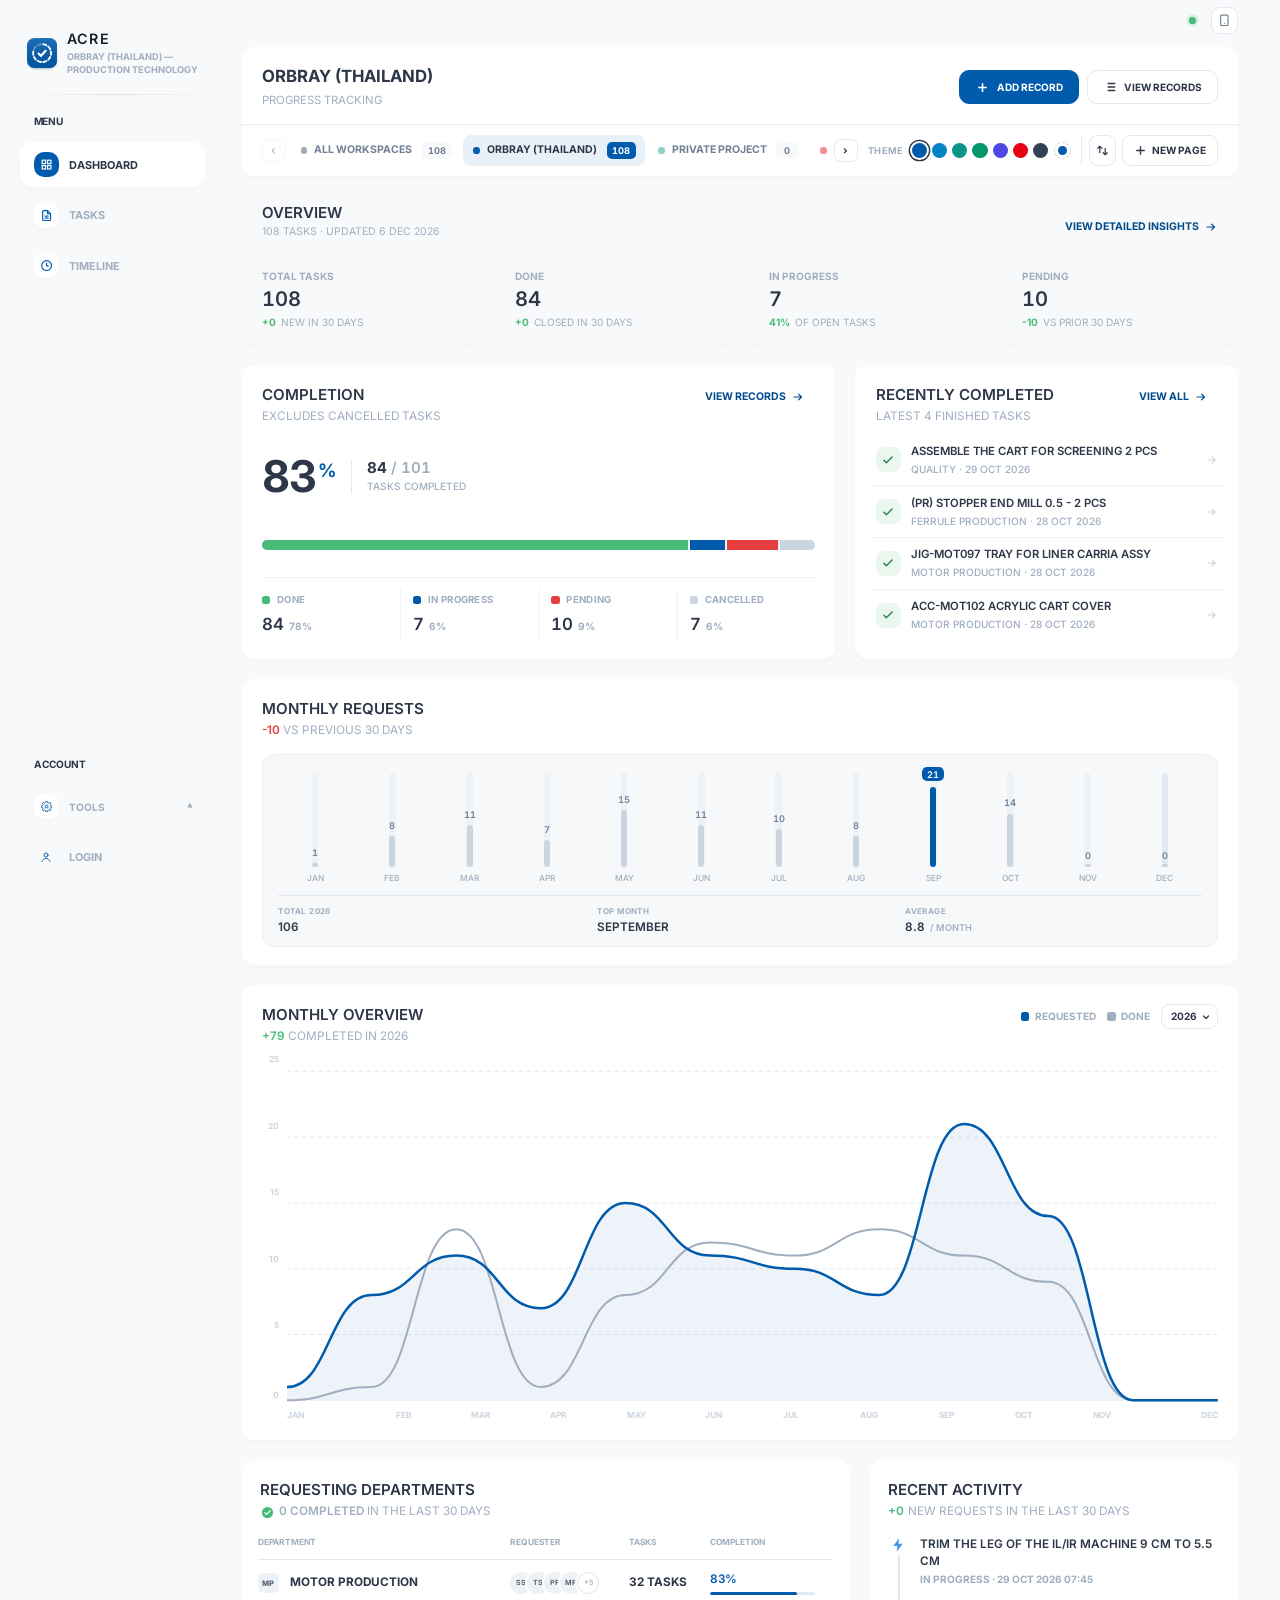
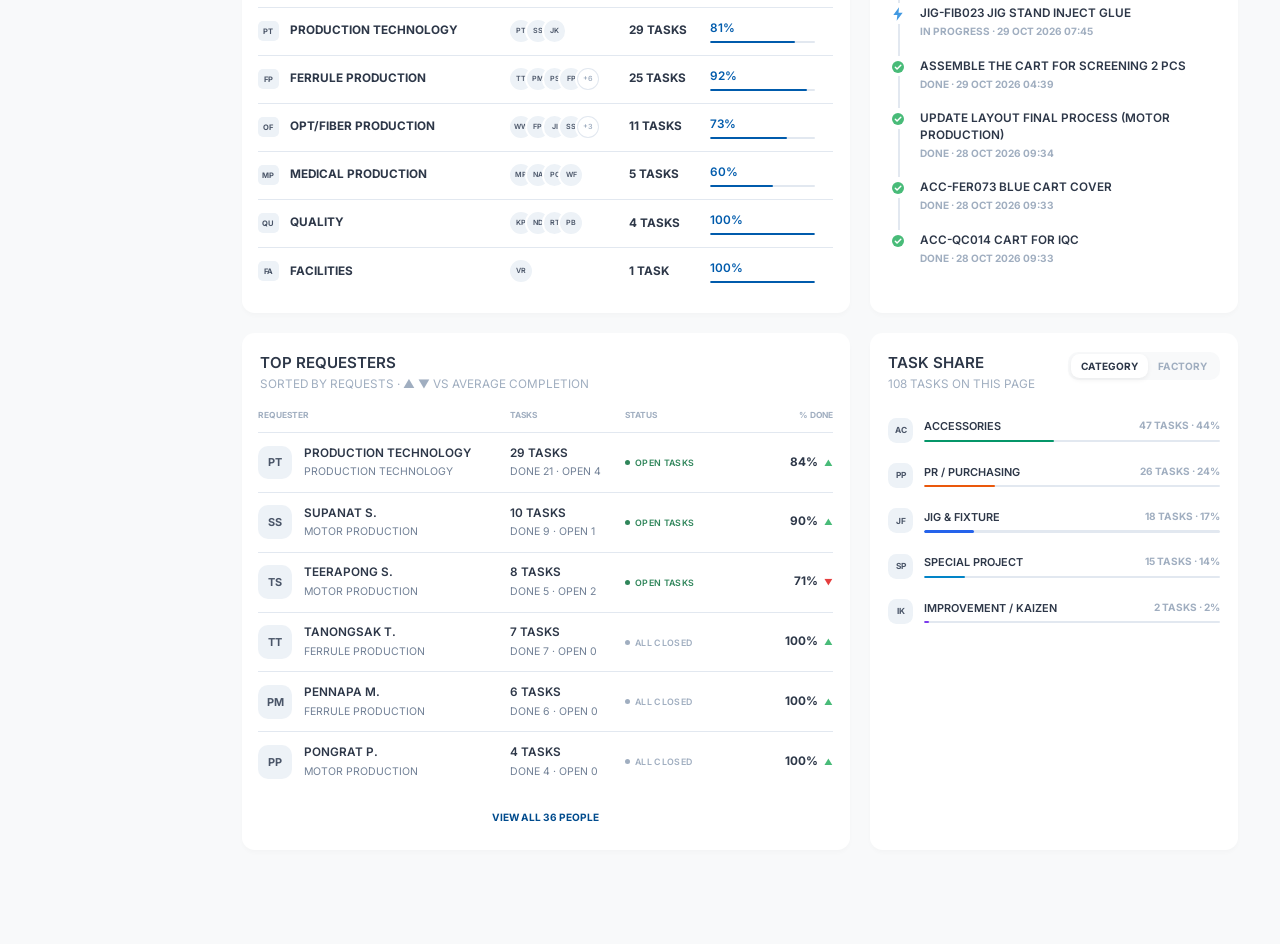
==== commit cfd9303f: "Add files via upload" ====
--- a/ACHIEVEMENT RECORD.html
+++ b/ACHIEVEMENT RECORD.html
@@ -5,9 +5,9 @@
   <meta name="viewport" content="width=device-width, initial-scale=1.0, maximum-scale=1.0, user-scalable=no, viewport-fit=cover">
   <title>ACRE</title>
   <!-- Favicon: Official Brand Badge (Matching Website Header Logo) -->
-  <link rel="icon" type="image/svg+xml" href="favicon.svg?v=20261104_acre">
-  <link rel="alternate icon" type="image/png" href="favicon.png?v=20261104_acre">
-  <link rel="shortcut icon" href="favicon.ico?v=20261104_acre">
+  <link rel="icon" type="image/svg+xml" href="favicon.svg?v=20261106_acre2">
+  <link rel="alternate icon" type="image/png" href="favicon.png?v=20261106_acre2">
+  <link rel="shortcut icon" href="favicon.ico?v=20261106_acre2">
   <!-- Mobile & PWA Optimization Meta Tags -->
   <meta name="theme-color" content="#005BAC">
   <meta name="mobile-web-app-capable" content="yes">
@@ -15,7 +15,7 @@
   <meta name="apple-mobile-web-app-status-bar-style" content="default">
   <meta name="apple-mobile-web-app-title" content="ACRE">
   <link rel="manifest" href="manifest.json">
-  <link rel="apple-touch-icon" href="favicon.png?v=20261104_acre">
+  <link rel="apple-touch-icon" href="favicon.png?v=20261106_acre2">
   <!-- High-Performance Cache Policy (Allows In-Session Browser Caching with Version Query Busting) -->
   <meta http-equiv="Cache-Control" content="max-age=3600, must-revalidate">
   <!-- Google Fonts: Sarabun & Inter -->
@@ -23,11 +23,11 @@
   <link rel="preconnect" href="https://fonts.gstatic.com" crossorigin>
   <link href="https://fonts.googleapis.com/css2?family=Inter:wght@400;500;600;700;800&family=IBM+Plex+Sans+Thai:wght@400;500;600;700&family=IBM+Plex+Mono:wght@500&family=Noto+Sans+Thai:wght@400;500;600;700&family=Sarabun:wght@300;400;500;600;700&display=swap" rel="stylesheet">
   <link rel="stylesheet" href="styles.css?v=20261029_v36_opt">
-  <link rel="stylesheet" href="figma-theme.css?v=20261103_v67">
-  <link rel="stylesheet" id="fxScaleCss" href="figma-scale.css?v=20261103_v67">
+  <link rel="stylesheet" href="figma-theme.css?v=20261103_v68">
+  <link rel="stylesheet" id="fxScaleCss" href="figma-scale.css?v=20261103_v68">
   <!-- Chart.js CDN for Real-time Analytics -->
   <script src="https://cdn.jsdelivr.net/npm/chart.js@4.4.1/dist/chart.umd.min.js"></script>
-  <script src="figma-theme.js?v=20261103_v67"></script>
+  <script src="figma-theme.js?v=20261103_v68"></script>
   <!-- Google Firebase SDK (v10 compat) for Multi-Device Real-Time Cloud Sync -->
   <script src="https://www.gstatic.com/firebasejs/10.8.0/firebase-app-compat.js"></script>
   <script src="https://www.gstatic.com/firebasejs/10.8.0/firebase-firestore-compat.js"></script>
@@ -1887,12 +1887,12 @@
   <script src="job_requests_db.js?v=20260909_8"></script>
   <!-- Application Logic Script -->
   <script src="app.js?v=20261029_v36_opt"></script>
-  <script src="figma-dashboard.js?v=20261103_v67"></script>
-  <script src="figma-table.js?v=20261103_v67"></script>
-  <script src="figma-pages.js?v=20261103_v67"></script>
-  <script src="figma-profile.js?v=20261103_v67"></script>
-  <script src="figma-i18n.js?v=20261103_v67"></script>
-  <script src="figma-case.js?v=20261103_v67"></script>
+  <script src="figma-dashboard.js?v=20261103_v68"></script>
+  <script src="figma-table.js?v=20261103_v68"></script>
+  <script src="figma-pages.js?v=20261103_v68"></script>
+  <script src="figma-profile.js?v=20261103_v68"></script>
+  <script src="figma-i18n.js?v=20261103_v68"></script>
+  <script src="figma-case.js?v=20261103_v68"></script>
 
   <!-- iOS Mobile Action Sheet for Card (Edit / Delete / Cancel) -->
   <div id="mobileActionSheet" class="ios-action-sheet-overlay" onclick="closeMobileActionSheet(event)">
--- a/figma-theme.css
+++ b/figma-theme.css
@@ -2521,3 +2521,13 @@
 html body .pu-authors table th:nth-child(2) { width: 20% !important; }
 html body .pu-authors table th:nth-child(3) { width: 22% !important; }
 html body .pu-authors table th:nth-child(4) { width: 16% !important; }
+
+/* ACRE mark: progress ring + check, in the workspace colour */
+html body .brand-app-icon.acre-mark, html body .mobile-brand-icon-circle.acre-mark {
+  width: 36px !important; height: 36px !important; min-width: 36px !important; padding: 0 !important; border: 0 !important;
+  background: none !important; border-radius: 10px !important; overflow: hidden; box-shadow: 0 1px 2px rgba(15, 23, 42, .12) !important; display: inline-flex !important;
+}
+html body .acre-mark svg { width: 100% !important; height: 100% !important; stroke: none !important; display: block; }
+html body .brand-section { align-items: center !important; gap: 12px !important; }
+html body .brand-title-accent { font-size: 17px !important; font-weight: 600 !important; letter-spacing: .08em !important; color: #1A202C !important; }
+@media (max-width: 768px) { html body .mobile-brand-icon-circle.acre-mark { width: 32px !important; height: 32px !important; min-width: 32px !important; border-radius: 9px !important; } }
--- a/figma-scale.css
+++ b/figma-scale.css
@@ -10786,6 +10786,14 @@
 html body .pu-authors table th:nth-child(2){ width: 20% !important; }
 html body .pu-authors table th:nth-child(3){ width: 22% !important; }
 html body .pu-authors table th:nth-child(4){ width: 16% !important; }
+html body .brand-app-icon.acre-mark, html body .mobile-brand-icon-circle.acre-mark{
+  width: 30.24px !important; height: 30.24px !important; min-width: 30.24px !important; padding: 0 !important; border: 0 !important;
+  background: none !important; border-radius: 8.4px !important; overflow: hidden; box-shadow: 0 1px 2px rgba(15, 23, 42, .12) !important; display: inline-flex !important;
+}
+html body .acre-mark svg{ width: 100% !important; height: 100% !important; stroke: none !important; display: block; }
+html body .brand-section{ align-items: center !important; gap: 10.08px !important; }
+html body .brand-title-accent{ font-size: 14.28px !important; font-weight: 600 !important; letter-spacing: .08em !important; color: #1A202C !important; }
+@media (max-width: 768px) {html body .mobile-brand-icon-circle.acre-mark{ width: 26.88px !important; height: 26.88px !important; min-width: 26.88px !important; border-radius: 7.56px !important; }}
 .at-wrap{ background: #fff; border-radius: 12.6px; box-shadow: 0 2.94px 4.62px rgba(0,0,0,.02); overflow: hidden; }
 .at-bar-top{ display: flex; align-items: center; justify-content: space-between; gap: 10.08px; padding: 11.76px 15.12px; border-bottom: 1px solid #EDF2F7; flex-wrap: wrap; }
 .at-summary{ display: flex; align-items: center; gap: 6.72px; font-size: 10.08px; font-weight: 700; color: #A0AEC0; letter-spacing: .03em; flex-wrap: wrap; }
@@ -11814,4 +11822,12 @@
 html body .pu-authors table th:nth-child(2){ width: 20% !important; }
 html body .pu-authors table th:nth-child(3){ width: 22% !important; }
 html body .pu-authors table th:nth-child(4){ width: 16% !important; }
-}
+html body .brand-app-icon.acre-mark, html body .mobile-brand-icon-circle.acre-mark{
+  width: 30.24px !important; height: 30.24px !important; min-width: 30.24px !important; padding: 0 !important; border: 0 !important;
+  background: none !important; border-radius: 8.4px !important; overflow: hidden; box-shadow: 0 1px 2px rgba(15, 23, 42, .12) !important; display: inline-flex !important;
+}
+html body .acre-mark svg{ width: 100% !important; height: 100% !important; stroke: none !important; display: block; }
+html body .brand-section{ align-items: center !important; gap: 10.08px !important; }
+html body .brand-title-accent{ font-size: 14.28px !important; font-weight: 600 !important; letter-spacing: .08em !important; color: #1A202C !important; }
+@media (max-width: 768px) {html body .mobile-brand-icon-circle.acre-mark{ width: 26.88px !important; height: 26.88px !important; min-width: 26.88px !important; border-radius: 7.56px !important; }}
+}
